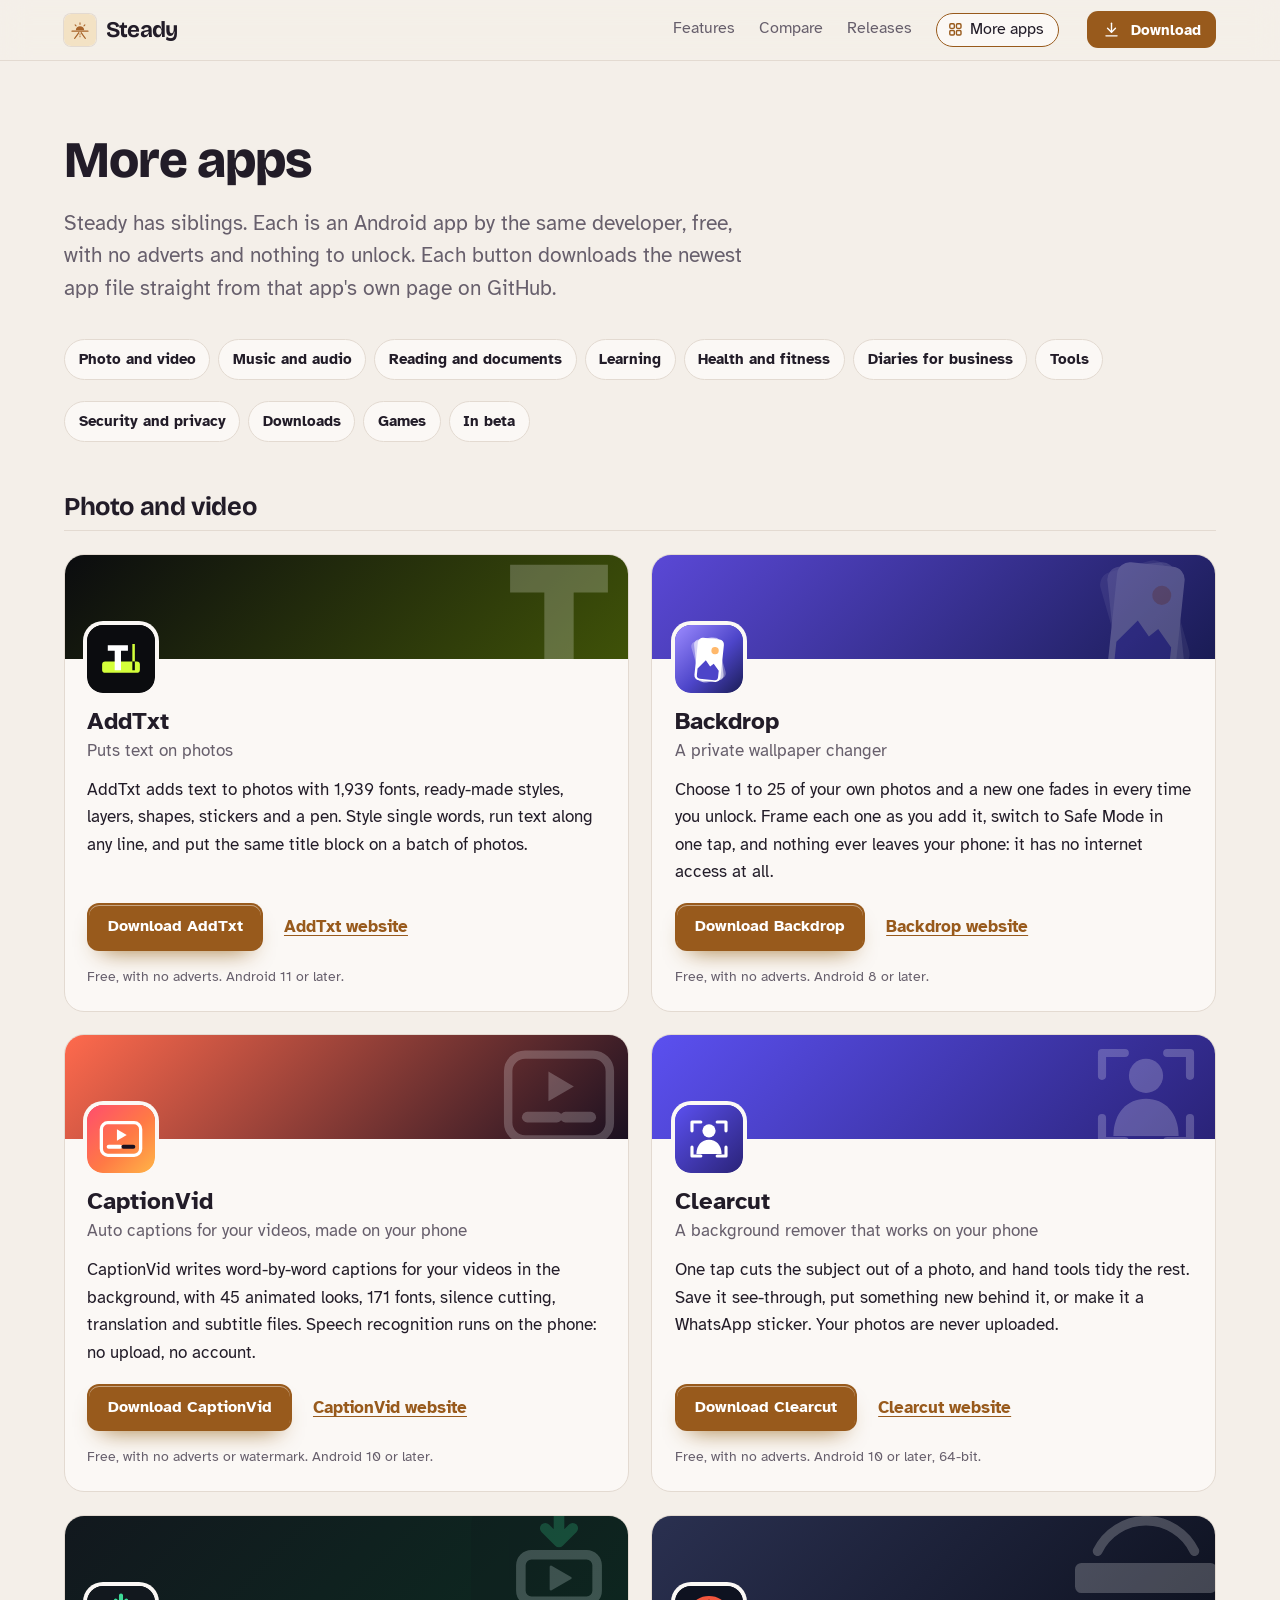
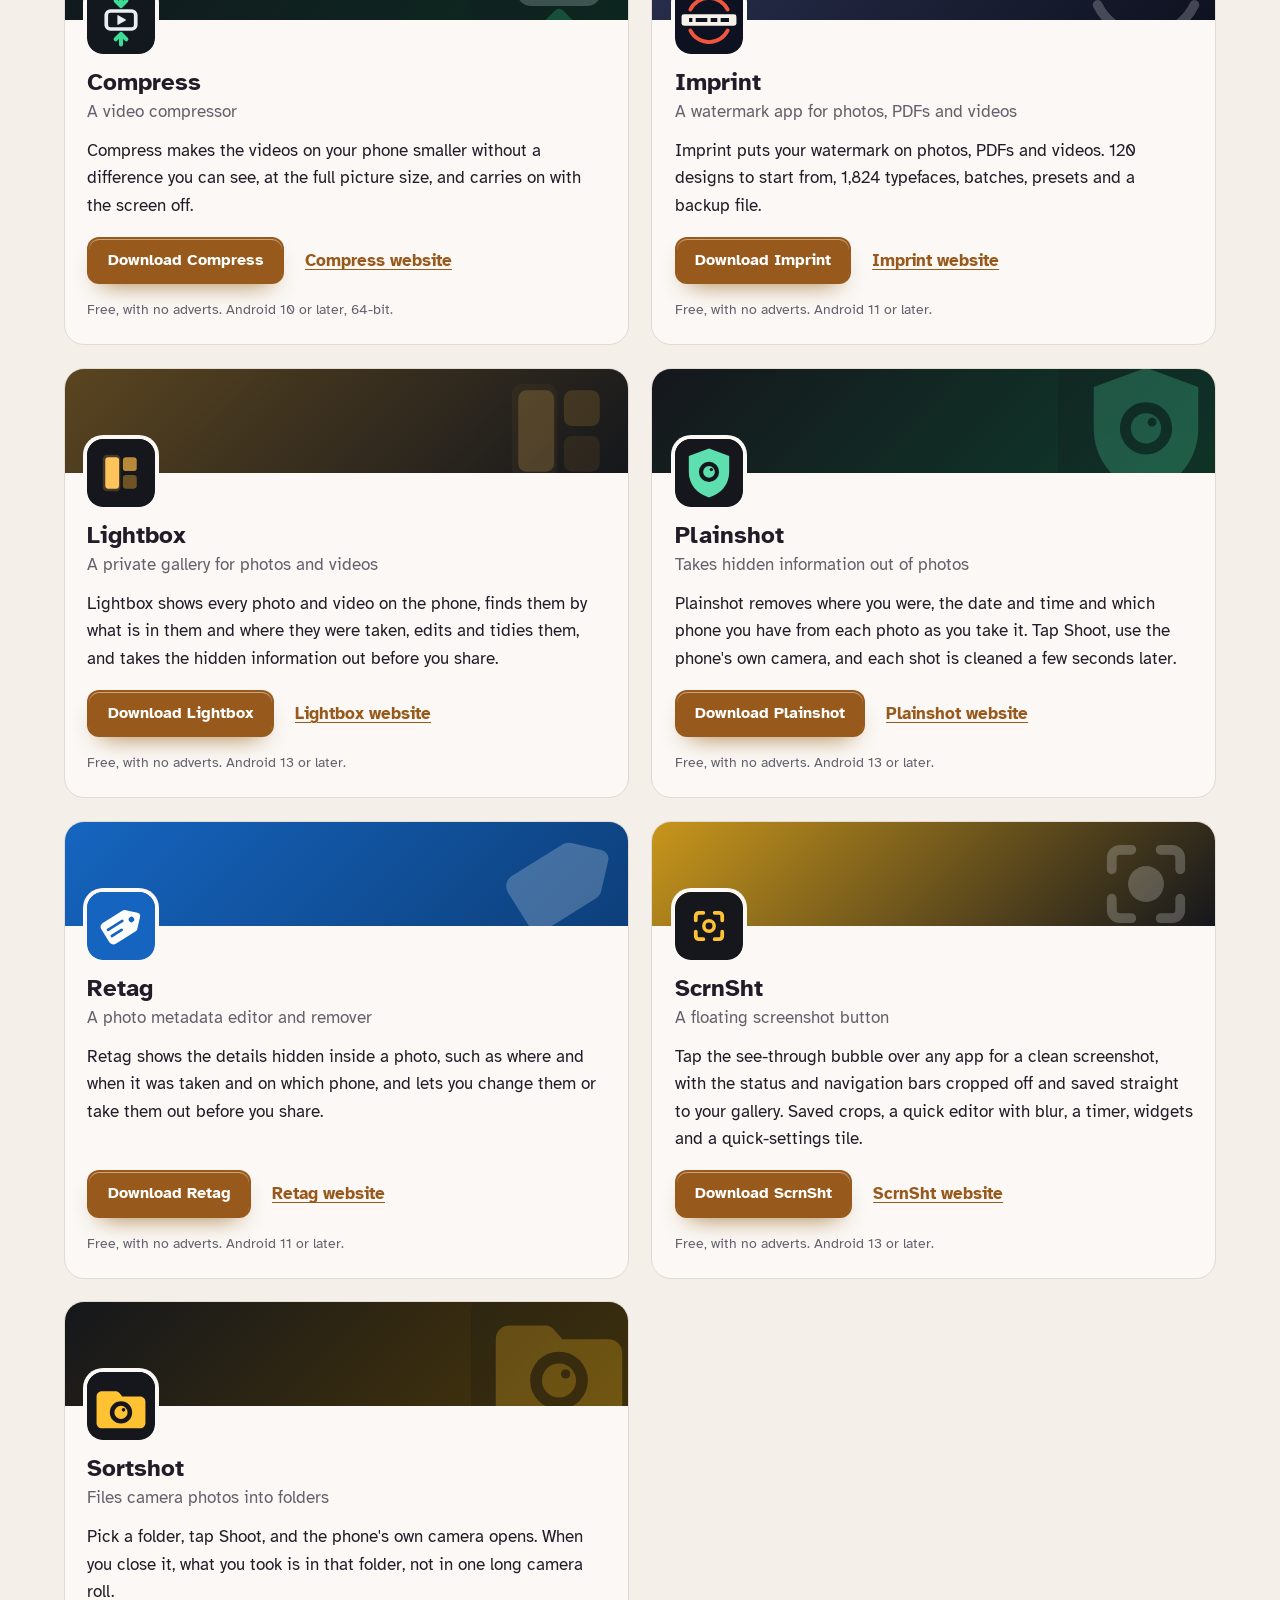
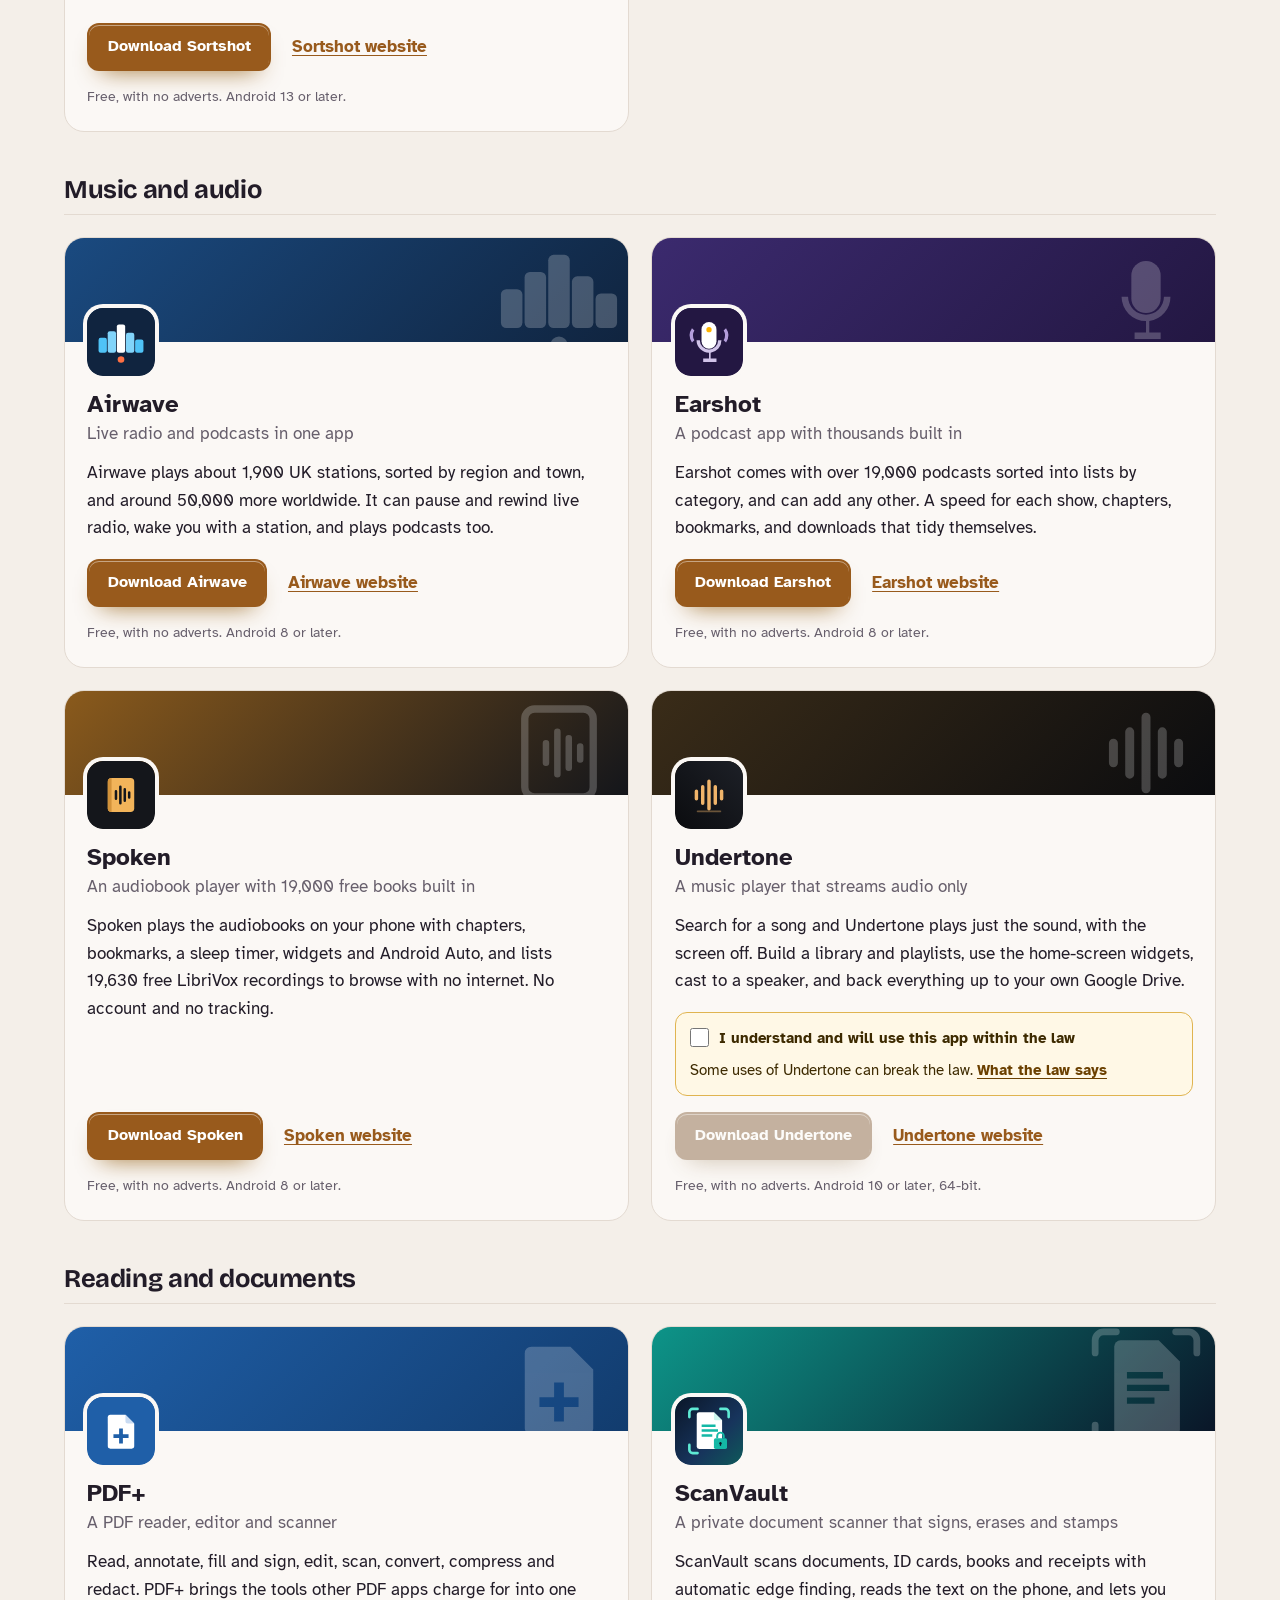
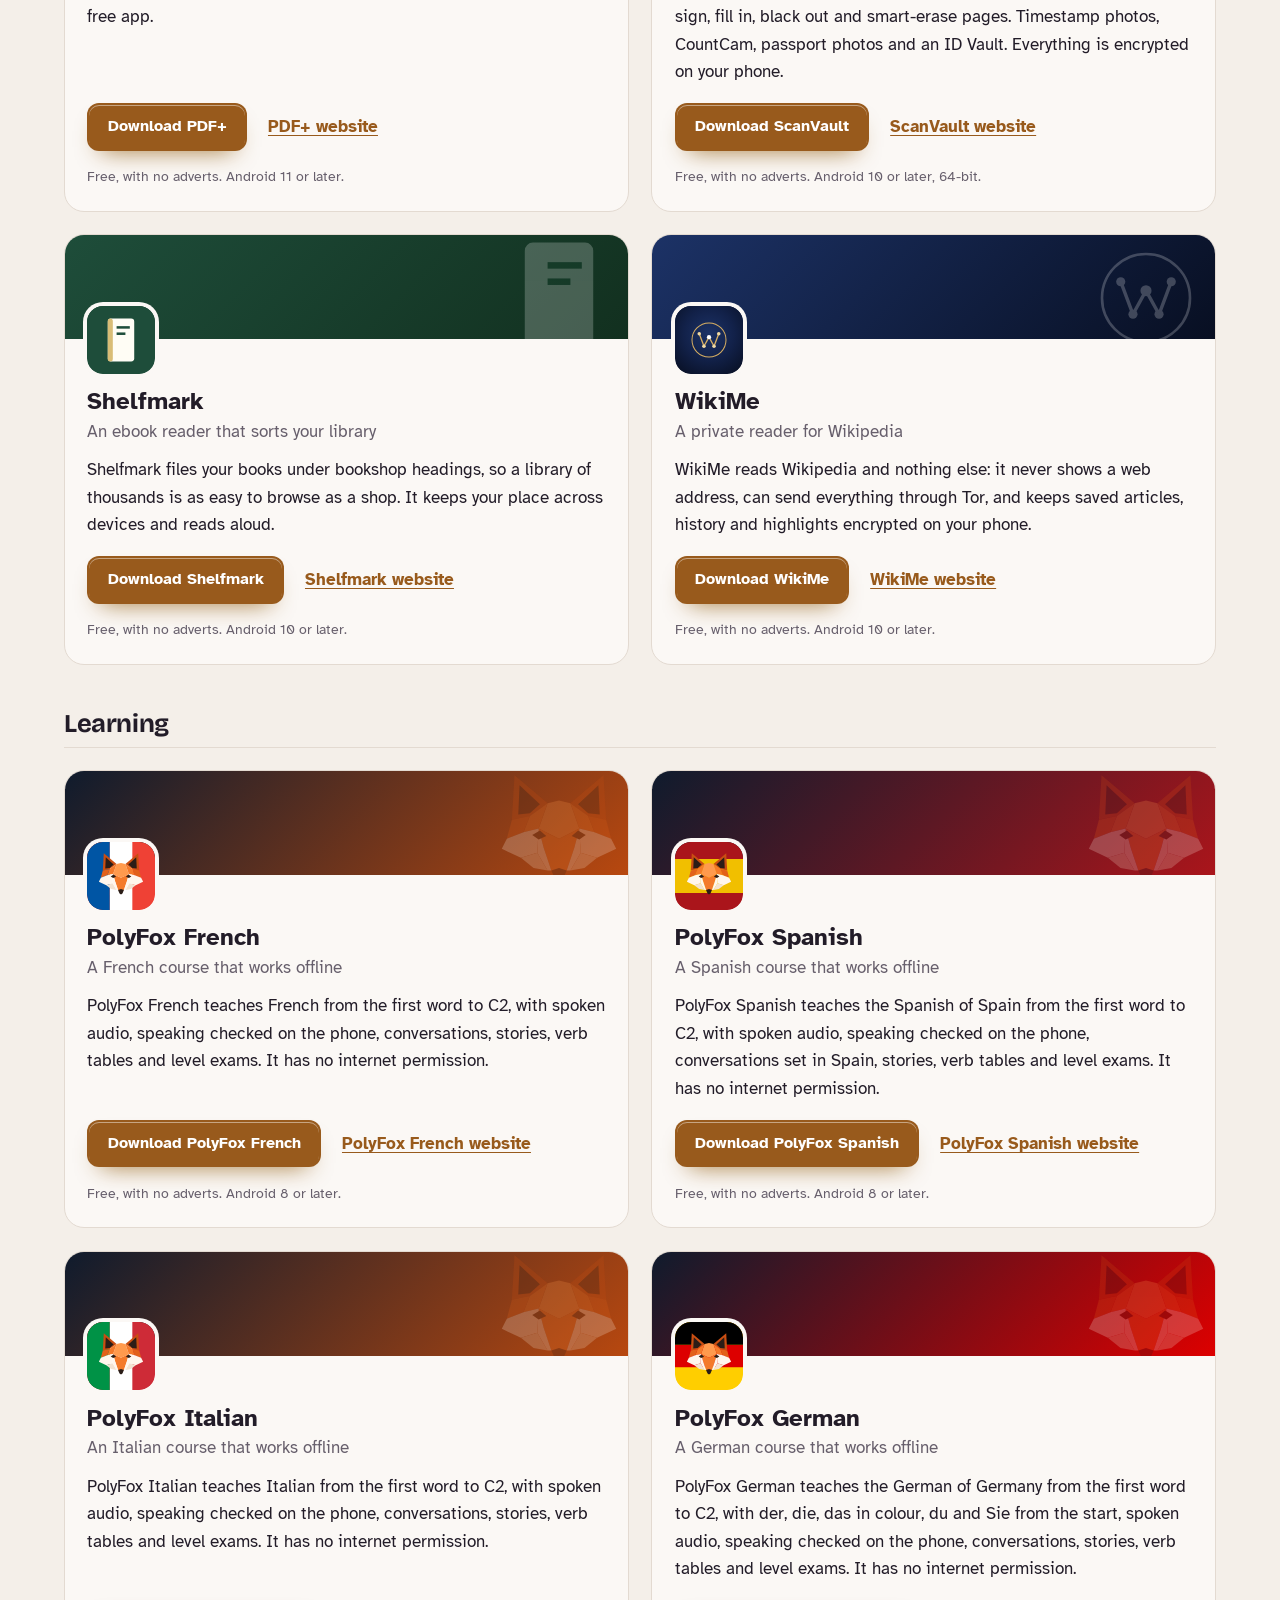
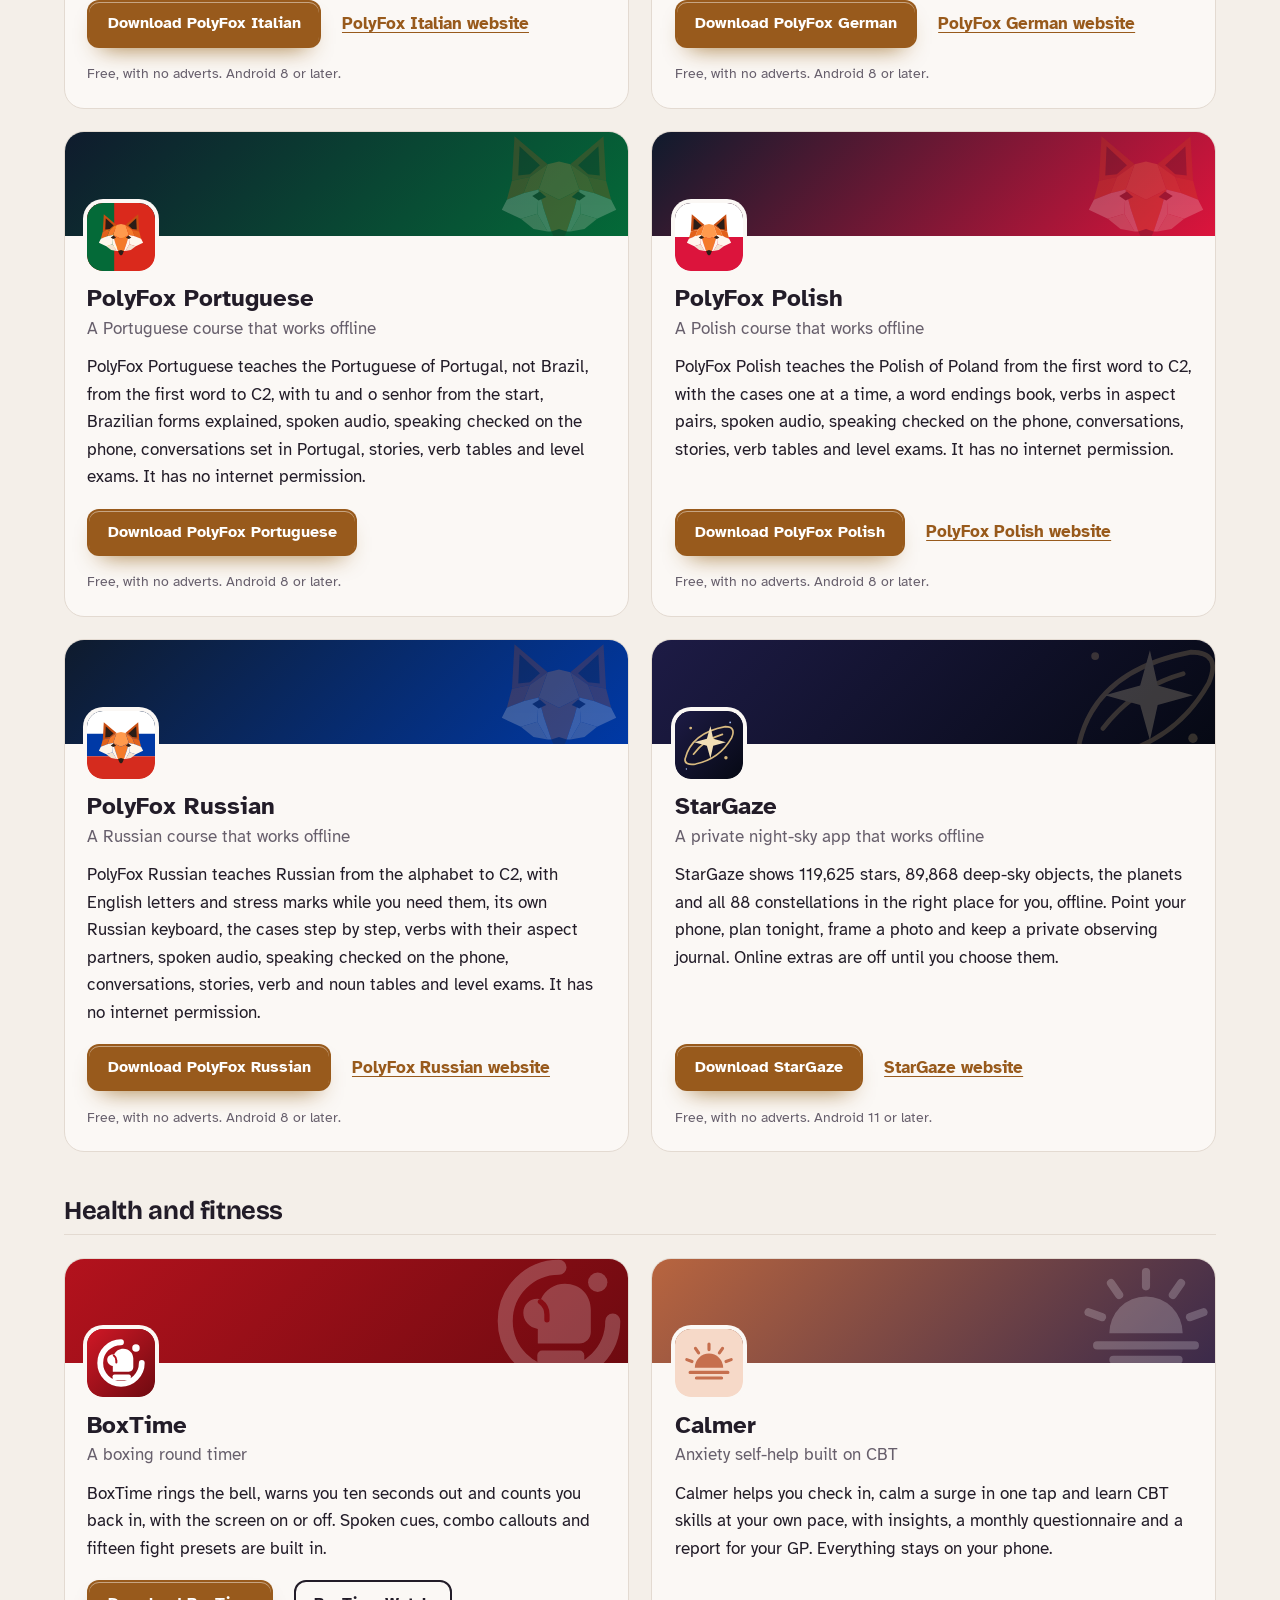
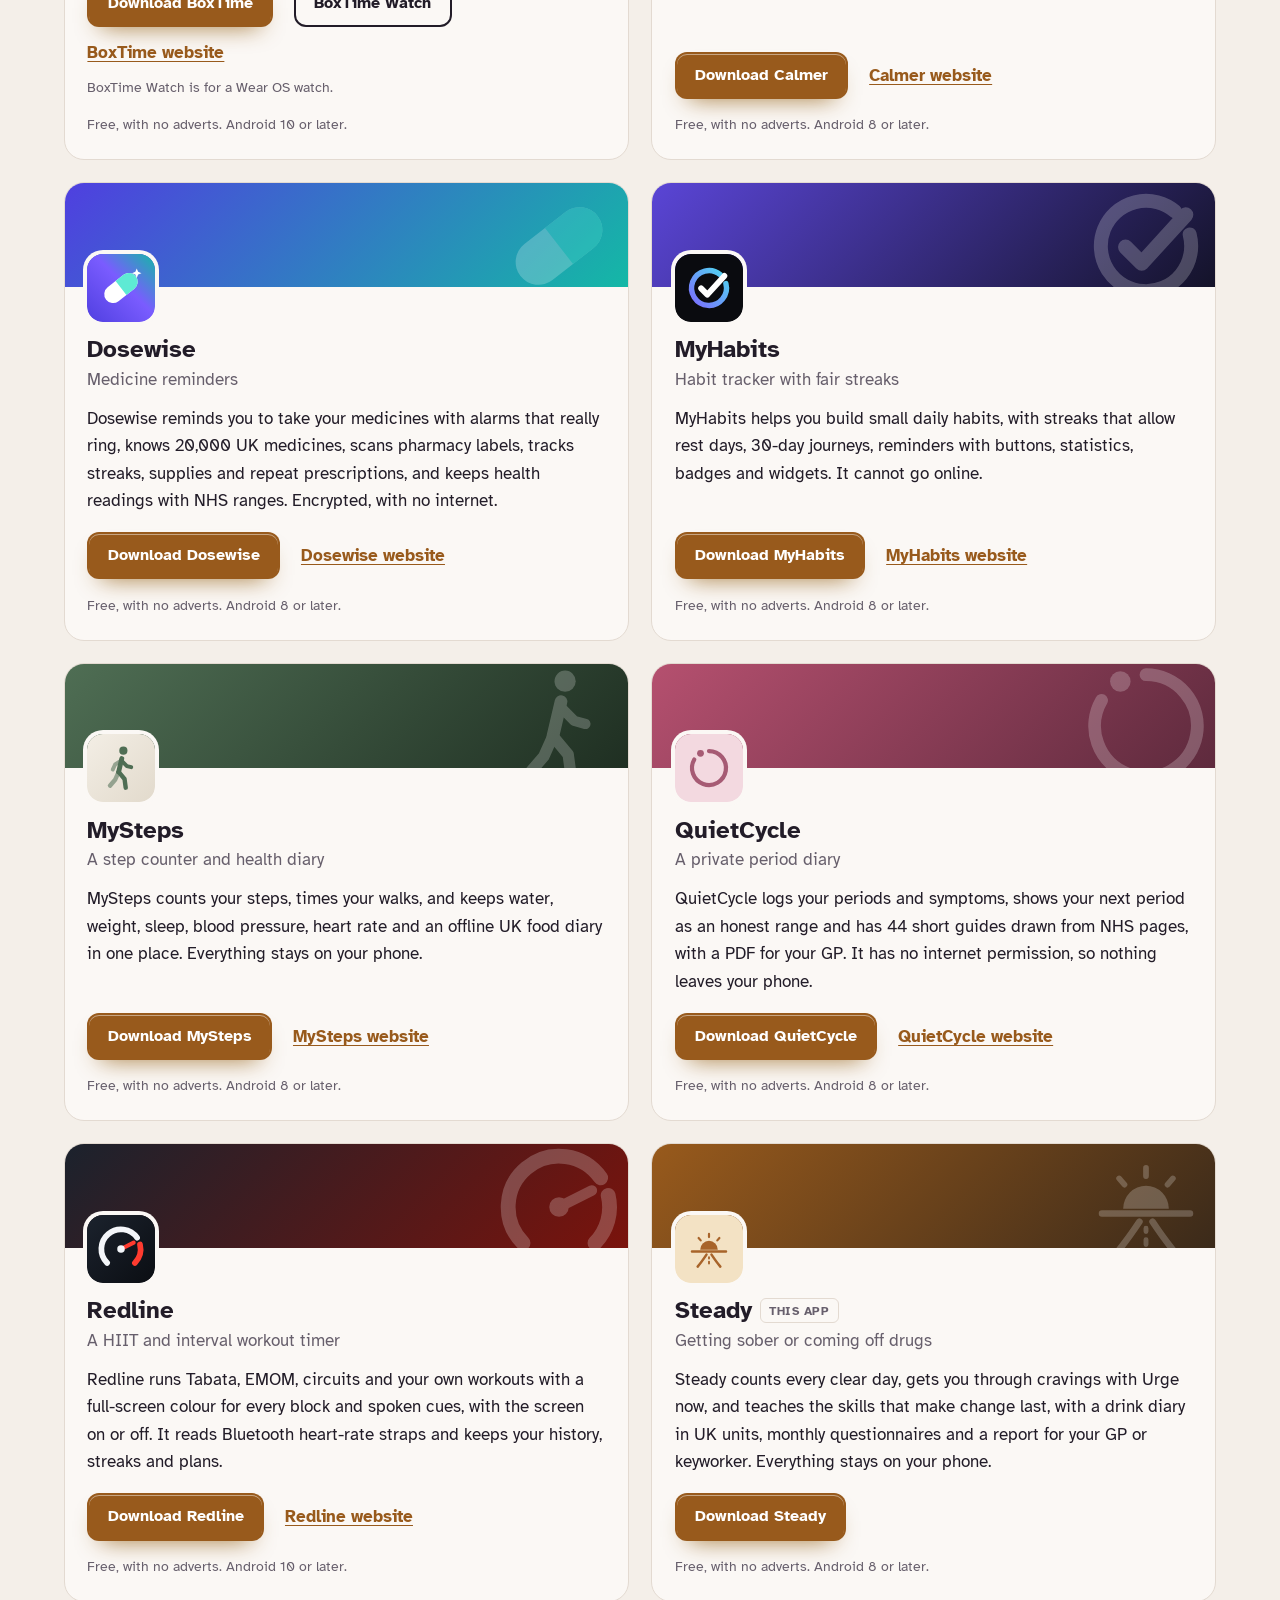
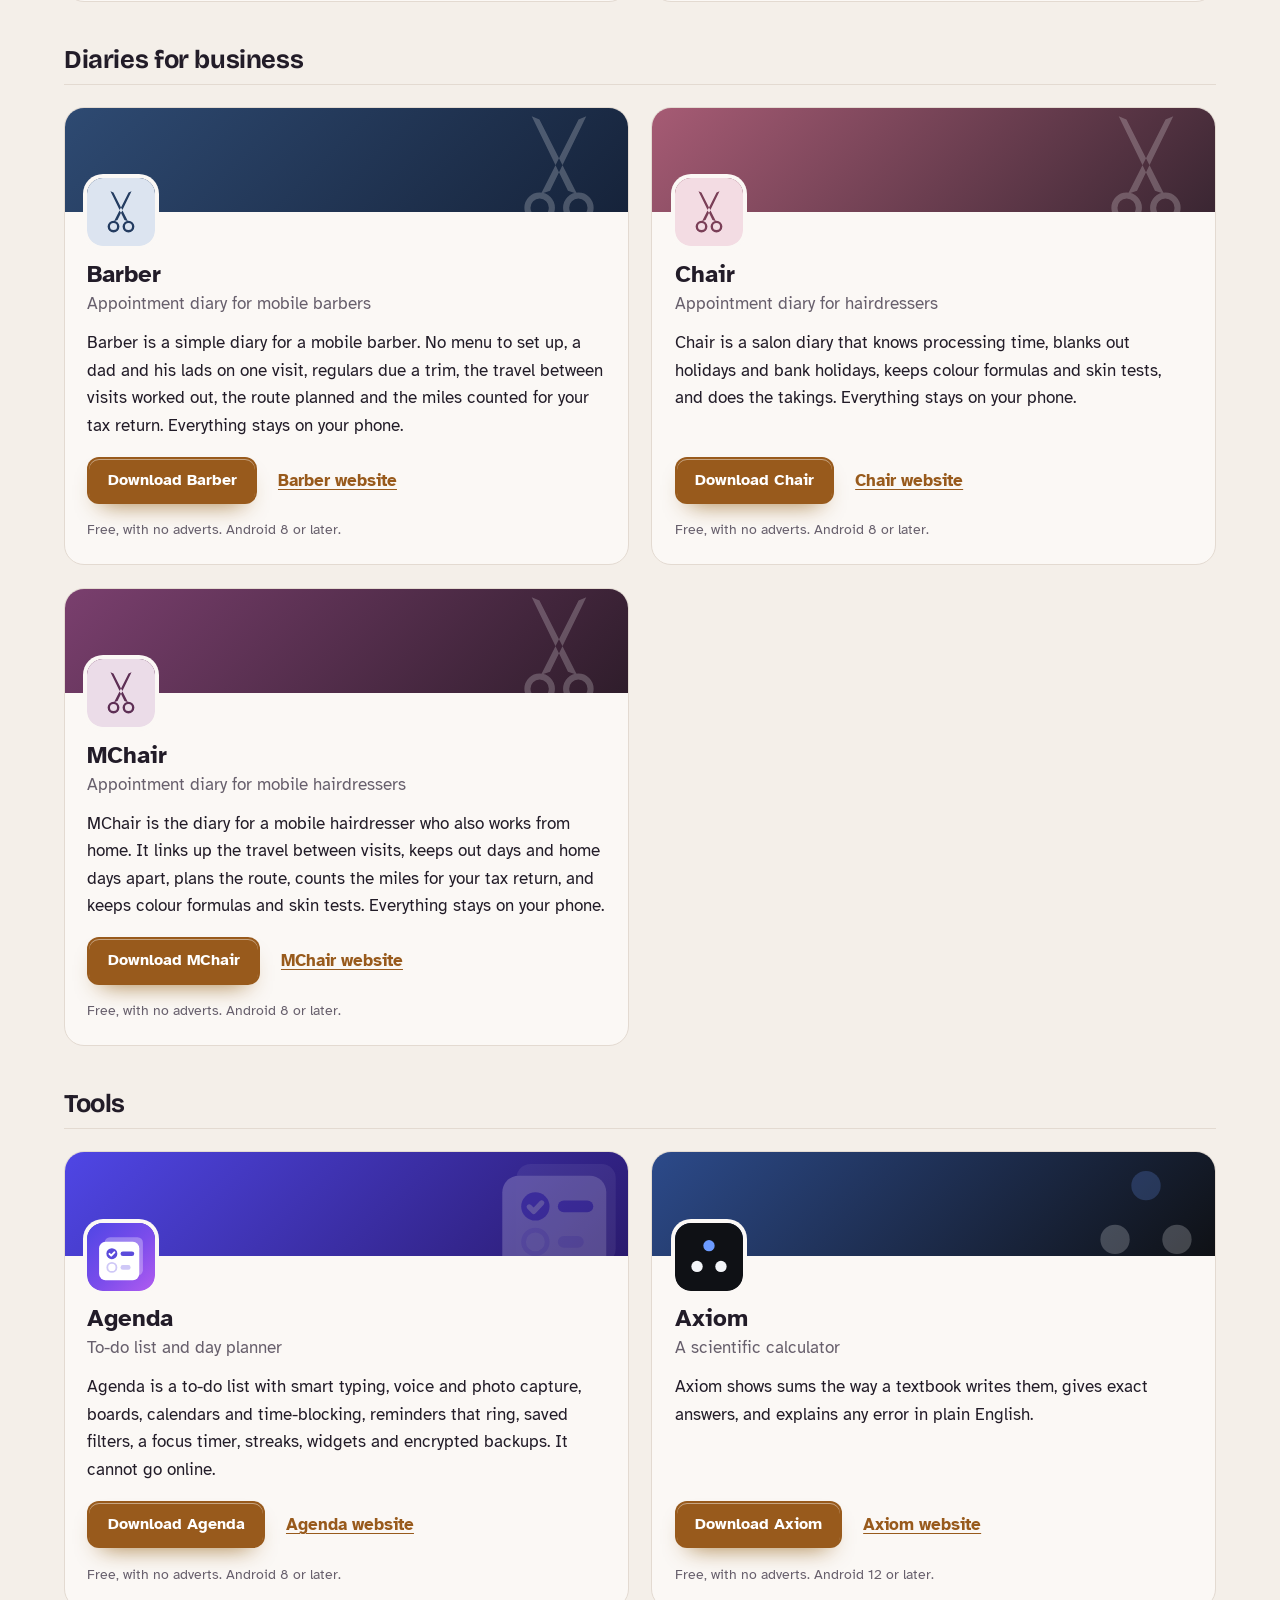
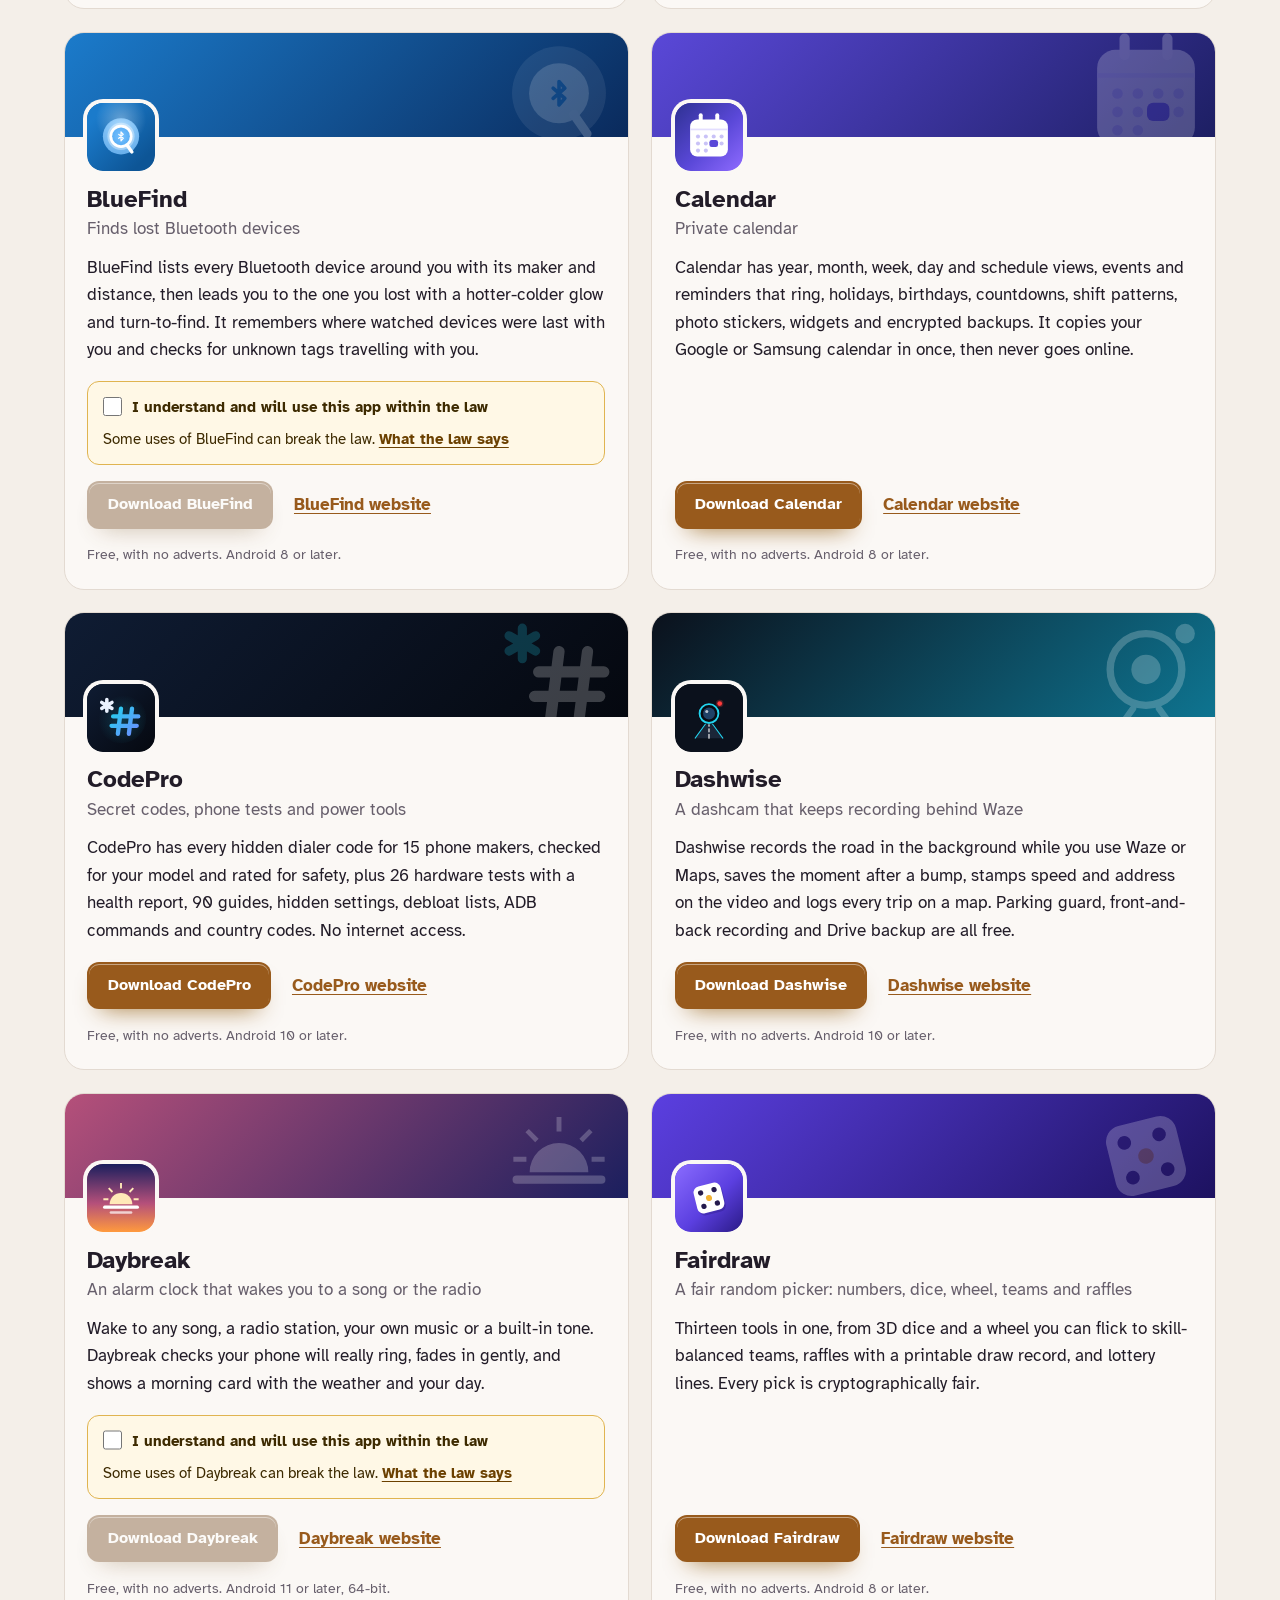
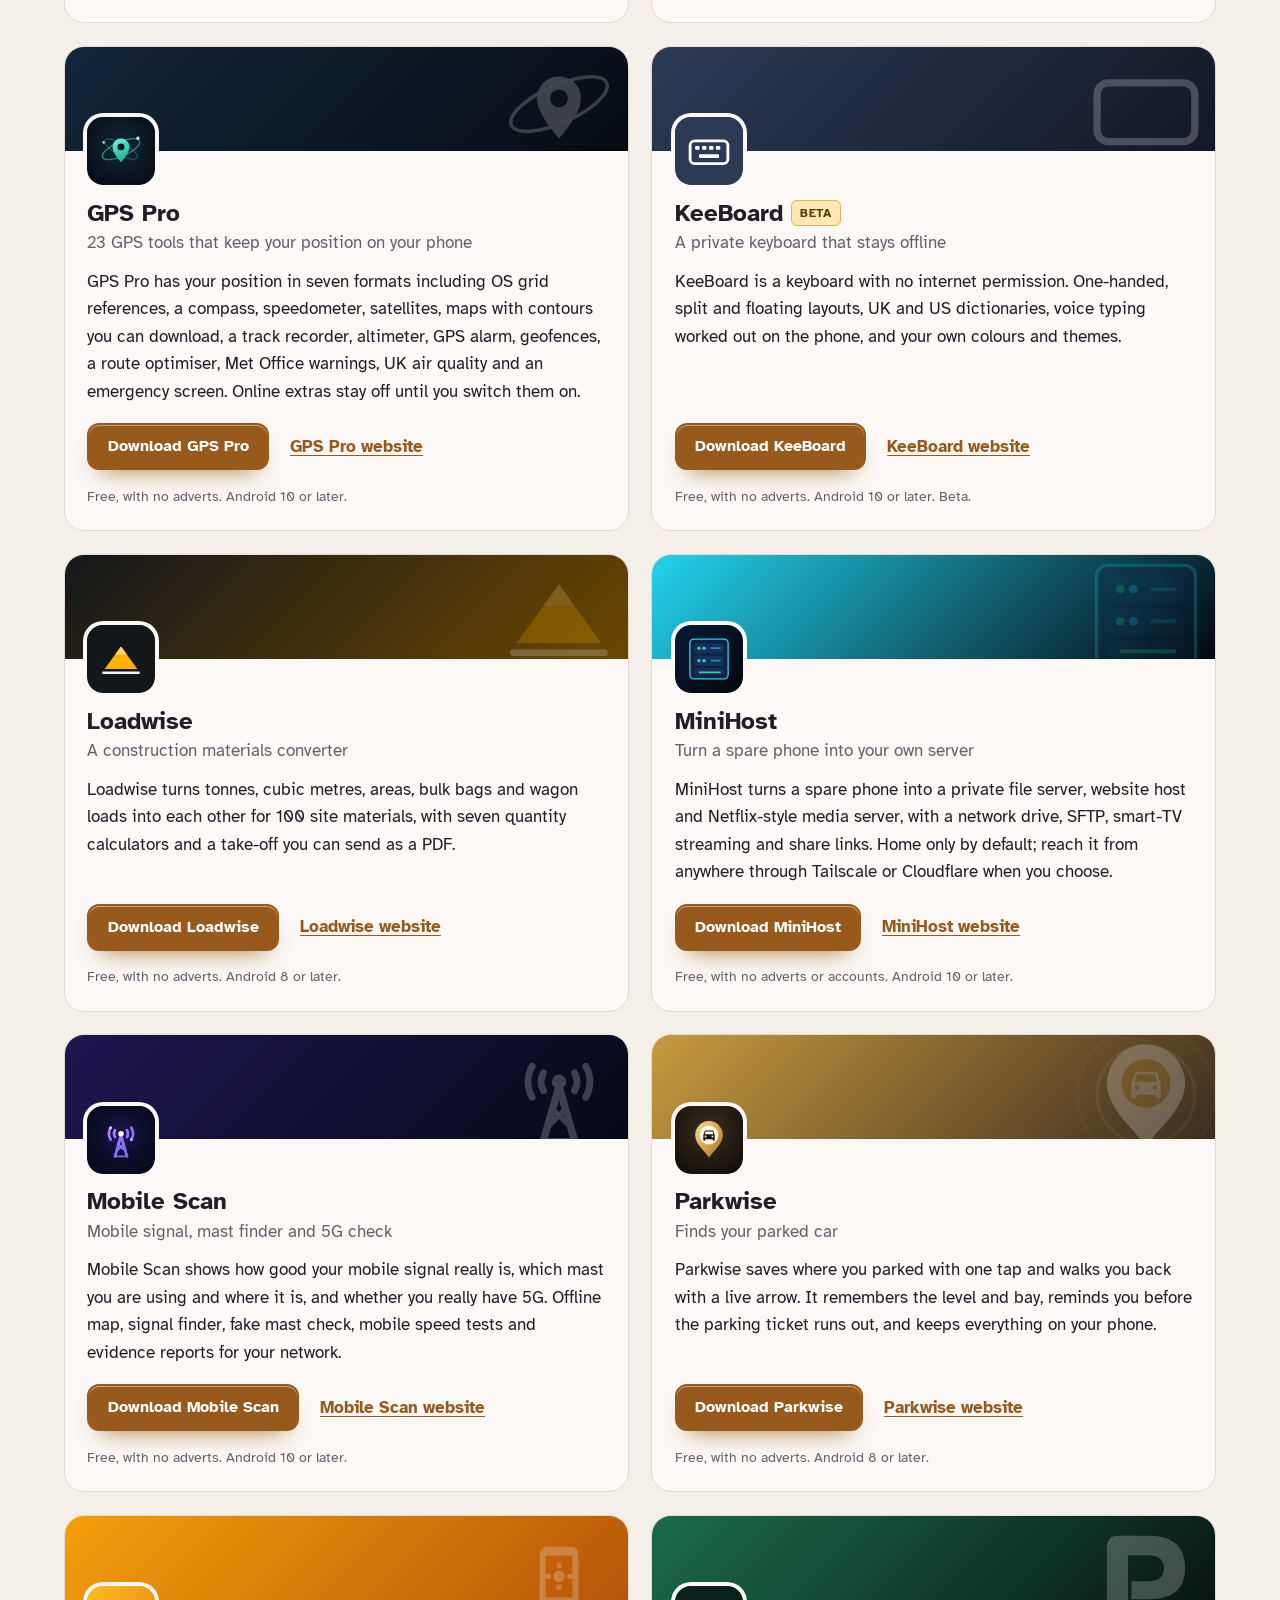
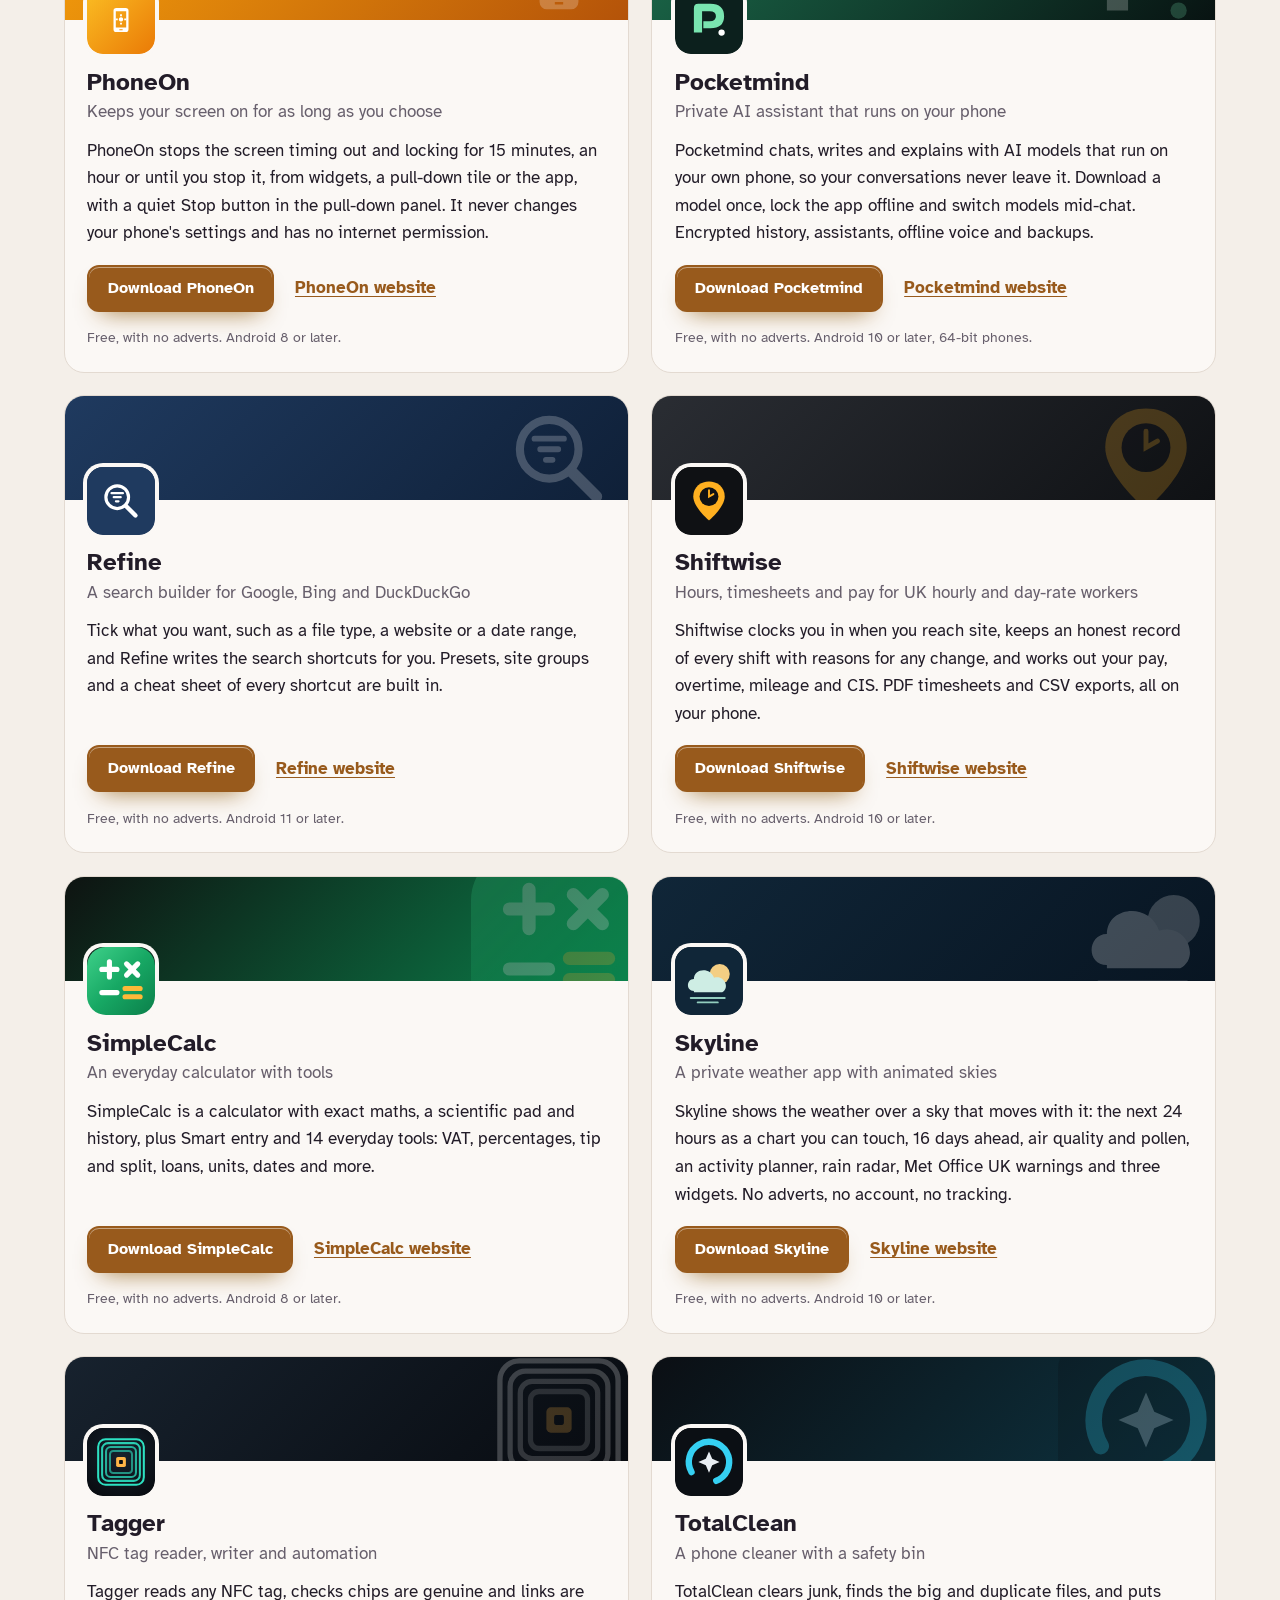
==== more-apps.html @ fda4e530 "More apps: add MegaGen" ====
<!DOCTYPE html>
<html lang="en-GB">
<head>
<meta charset="utf-8">
<meta name="viewport" content="width=device-width, initial-scale=1">
<title>More free Android apps from the maker of Steady</title>
<meta name="description" content="All 92 free Android apps from the maker of Steady, in one list by category, each with its download and a link to its website.">
<meta name="author" content="Jonathan Jackson">
<link rel="canonical" href="https://customgpter.github.io/steady/more-apps.html">
<meta name="theme-color" content="#f4efe9" media="(prefers-color-scheme: light)">
<meta name="theme-color" content="#17141b" media="(prefers-color-scheme: dark)">
<meta property="og:type" content="website">
<meta property="og:site_name" content="Steady">
<meta property="og:title" content="More free Android apps from the maker of Steady">
<meta property="og:description" content="All 92 free Android apps from the maker of Steady, in one list by category, each with its download and a link to its website.">
<meta property="og:url" content="https://customgpter.github.io/steady/more-apps.html">
<meta property="og:image" content="https://customgpter.github.io/steady/assets/og.png">
<meta property="og:image:width" content="1200">
<meta property="og:image:height" content="630">
<meta property="og:image:alt" content="Steady&#x27;s home screen: clear days on a dawn sky, this week&#x27;s dots and Urge now a tap away">
<meta property="og:locale" content="en_GB">
<meta name="twitter:card" content="summary_large_image">
<link rel="icon" href="./assets/favicon.svg" type="image/svg+xml">
<link rel="apple-touch-icon" href="./assets/apple-touch-icon.png">
<link rel="preload" href="./assets/fonts/bricolage-grotesque-latin.woff2" as="font" type="font/woff2" crossorigin>
<link rel="preload" href="./assets/fonts/atkinson-hyperlegible-latin-400-normal.woff2" as="font" type="font/woff2" crossorigin>
<link rel="stylesheet" href="./assets/site.css?v=1">
<link rel="stylesheet" href="./assets/house.css?v=1">
<script type="application/ld+json">{"@context":"https://schema.org","@type":"ItemList","name":"Apps from the maker of Steady","url":"https://customgpter.github.io/steady/more-apps.html","itemListElement":[{"@type":"ListItem","position":1,"name":"AddTxt","url":"https://customgpter.github.io/addtxt/"},{"@type":"ListItem","position":2,"name":"Backdrop","url":"https://customgpter.github.io/backdrop/"},{"@type":"ListItem","position":3,"name":"CaptionVid","url":"https://customgpter.github.io/captionvid/"},{"@type":"ListItem","position":4,"name":"Clearcut","url":"https://customgpter.github.io/clearcut/"},{"@type":"ListItem","position":5,"name":"Compress","url":"https://customgpter.github.io/compress/"},{"@type":"ListItem","position":6,"name":"Imprint","url":"https://customgpter.github.io/imprint/"},{"@type":"ListItem","position":7,"name":"Lightbox","url":"https://customgpter.github.io/lightbox/"},{"@type":"ListItem","position":8,"name":"Plainshot","url":"https://customgpter.github.io/plainshot/"},{"@type":"ListItem","position":9,"name":"Retag","url":"https://customgpter.github.io/retag/"},{"@type":"ListItem","position":10,"name":"ScrnSht","url":"https://customgpter.github.io/scrnsht/"},{"@type":"ListItem","position":11,"name":"Sortshot","url":"https://customgpter.github.io/sortshot/"},{"@type":"ListItem","position":12,"name":"Airwave","url":"https://customgpter.github.io/airwave/"},{"@type":"ListItem","position":13,"name":"Earshot","url":"https://customgpter.github.io/earshot/"},{"@type":"ListItem","position":14,"name":"Spoken","url":"https://customgpter.github.io/spoken/"},{"@type":"ListItem","position":15,"name":"Undertone","url":"https://customgpter.github.io/undertone/"},{"@type":"ListItem","position":16,"name":"PDF+","url":"https://customgpter.github.io/pdfplus/"},{"@type":"ListItem","position":17,"name":"ScanVault","url":"https://customgpter.github.io/scanvault/"},{"@type":"ListItem","position":18,"name":"Shelfmark","url":"https://customgpter.github.io/shelfmark/"},{"@type":"ListItem","position":19,"name":"WikiMe","url":"https://customgpter.github.io/wikime/"},{"@type":"ListItem","position":20,"name":"PolyFox French","url":"https://customgpter.github.io/polyfox/"},{"@type":"ListItem","position":21,"name":"PolyFox German","url":"https://customgpter.github.io/polyfox-german/"},{"@type":"ListItem","position":22,"name":"PolyFox Polish","url":"https://customgpter.github.io/polyfox-polish/"},{"@type":"ListItem","position":23,"name":"PolyFox Russian","url":"https://customgpter.github.io/polyfox-russian/"},{"@type":"ListItem","position":24,"name":"StarGaze","url":"https://customgpter.github.io/stargaze/"},{"@type":"ListItem","position":25,"name":"BoxTime","url":"https://customgpter.github.io/boxtime/"},{"@type":"ListItem","position":26,"name":"Calmer","url":"https://customgpter.github.io/calmer/"},{"@type":"ListItem","position":27,"name":"Dosewise","url":"https://customgpter.github.io/dosewise/"},{"@type":"ListItem","position":28,"name":"MyHabits","url":"https://customgpter.github.io/myhabits/"},{"@type":"ListItem","position":29,"name":"MySteps","url":"https://customgpter.github.io/mysteps/"},{"@type":"ListItem","position":30,"name":"QuietCycle","url":"https://customgpter.github.io/quietcycle/"},{"@type":"ListItem","position":31,"name":"Redline","url":"https://customgpter.github.io/redline/"},{"@type":"ListItem","position":32,"name":"Steady","url":"https://customgpter.github.io/steady/"},{"@type":"ListItem","position":33,"name":"Barber","url":"https://customgpter.github.io/barber/"},{"@type":"ListItem","position":34,"name":"Chair","url":"https://customgpter.github.io/chair/"},{"@type":"ListItem","position":35,"name":"MChair","url":"https://customgpter.github.io/mchair/"},{"@type":"ListItem","position":36,"name":"Agenda","url":"https://customgpter.github.io/agenda/"},{"@type":"ListItem","position":37,"name":"Axiom","url":"https://customgpter.github.io/axiom/"},{"@type":"ListItem","position":38,"name":"BlueFind","url":"https://customgpter.github.io/bluefind/"},{"@type":"ListItem","position":39,"name":"Calendar","url":"https://customgpter.github.io/calendar/"},{"@type":"ListItem","position":40,"name":"CodePro","url":"https://customgpter.github.io/codepro/"},{"@type":"ListItem","position":41,"name":"Dashwise","url":"https://customgpter.github.io/dashwise/"},{"@type":"ListItem","position":42,"name":"Daybreak","url":"https://customgpter.github.io/daybreak/"},{"@type":"ListItem","position":43,"name":"Fairdraw","url":"https://customgpter.github.io/fairdraw/"},{"@type":"ListItem","position":44,"name":"GPS Pro","url":"https://customgpter.github.io/gpspro/"},{"@type":"ListItem","position":45,"name":"KeeBoard","url":"https://customgpter.github.io/keeboard/"},{"@type":"ListItem","position":46,"name":"Loadwise","url":"https://customgpter.github.io/loadwise/"},{"@type":"ListItem","position":47,"name":"MiniHost","url":"https://customgpter.github.io/minihost/"},{"@type":"ListItem","position":48,"name":"Mobile Scan","url":"https://customgpter.github.io/mobilescan/"},{"@type":"ListItem","position":49,"name":"Parkwise","url":"https://customgpter.github.io/parkwise/"},{"@type":"ListItem","position":50,"name":"Pocketmind","url":"https://customgpter.github.io/pocketmind/"},{"@type":"ListItem","position":51,"name":"Refine","url":"https://customgpter.github.io/refine/"},{"@type":"ListItem","position":52,"name":"Shiftwise","url":"https://customgpter.github.io/shiftwise/"},{"@type":"ListItem","position":53,"name":"SimpleCalc","url":"https://customgpter.github.io/simplecalc/"},{"@type":"ListItem","position":54,"name":"Skyline","url":"https://customgpter.github.io/skyline/"},{"@type":"ListItem","position":55,"name":"Tagger","url":"https://customgpter.github.io/tagger/"},{"@type":"ListItem","position":56,"name":"TotalClean","url":"https://customgpter.github.io/totalclean/"},{"@type":"ListItem","position":57,"name":"TVLink","url":"https://customgpter.github.io/tvlink/"},{"@type":"ListItem","position":58,"name":"Unbox","url":"https://customgpter.github.io/unbox/"},{"@type":"ListItem","position":59,"name":"WhatsKeep","url":"https://customgpter.github.io/whatskeep/"},{"@type":"ListItem","position":60,"name":"WiFi Scan","url":"https://customgpter.github.io/wifiscan/"},{"@type":"ListItem","position":61,"name":"Auditly","url":"https://customgpter.github.io/auditly/"},{"@type":"ListItem","position":62,"name":"Backchannel","url":"https://customgpter.github.io/backchannel/"},{"@type":"ListItem","position":63,"name":"ENotes","url":"https://customgpter.github.io/enotes/"},{"@type":"ListItem","position":64,"name":"FindMe","url":"https://customgpter.github.io/findme/"},{"@type":"ListItem","position":65,"name":"iLock","url":"https://customgpter.github.io/ilock/"},{"@type":"ListItem","position":66,"name":"ImSafe","url":"https://customgpter.github.io/imsafe/"},{"@type":"ListItem","position":67,"name":"IShred","url":"https://customgpter.github.io/ishred/"},{"@type":"ListItem","position":68,"name":"LockBox","url":"https://customgpter.github.io/lockbox/"},{"@type":"ListItem","position":69,"name":"PassVault","url":"https://customgpter.github.io/passvault/"},{"@type":"ListItem","position":70,"name":"SpyFind","url":"https://customgpter.github.io/spyfind/"},{"@type":"ListItem","position":71,"name":"TextWipe","url":"https://customgpter.github.io/textwipe/"},{"@type":"ListItem","position":72,"name":"Tracewire","url":"https://customgpter.github.io/tracewire/"},{"@type":"ListItem","position":73,"name":"Vigil","url":"https://customgpter.github.io/vigil/"},{"@type":"ListItem","position":74,"name":"Grab","url":"https://customgpter.github.io/grab/"},{"@type":"ListItem","position":75,"name":"Swarm","url":"https://customgpter.github.io/swarm/"},{"@type":"ListItem","position":76,"name":"Plane Games","url":"https://customgpter.github.io/plane-games/"},{"@type":"ListItem","position":77,"name":"Ninefold","url":"https://customgpter.github.io/ninefold/"},{"@type":"ListItem","position":78,"name":"Cubewise","url":"https://customgpter.github.io/cubewise/"},{"@type":"ListItem","position":79,"name":"Tilewise","url":"https://customgpter.github.io/tilewise/"},{"@type":"ListItem","position":80,"name":"Letterwise","url":"https://customgpter.github.io/letterwise/"},{"@type":"ListItem","position":81,"name":"Kingside","url":"https://customgpter.github.io/kingside/"},{"@type":"ListItem","position":82,"name":"Deckhand","url":"https://customgpter.github.io/deckhand/"},{"@type":"ListItem","position":83,"name":"SNESForge","url":"https://customgpter.github.io/snesforge/"},{"@type":"ListItem","position":84,"name":"Fame Boy","url":"https://customgpter.github.io/fameboy/"},{"@type":"ListItem","position":85,"name":"PSPPro","url":"https://customgpter.github.io/psppro/"},{"@type":"ListItem","position":86,"name":"MegaGen","url":"https://customgpter.github.io/megagen/"},{"@type":"ListItem","position":87,"name":"QVR","url":"https://customgpter.github.io/qvr/"},{"@type":"ListItem","position":88,"name":"QVR Watch","url":"https://customgpter.github.io/qvr-watch/"},{"@type":"ListItem","position":89,"name":"QVRLite","url":"https://customgpter.github.io/qvrlite/"},{"@type":"ListItem","position":90,"name":"Onionz","url":"https://customgpter.github.io/onionz/"},{"@type":"ListItem","position":91,"name":"OnionzWeb","url":"https://customgpter.github.io/onionzweb/"}]}</script>
<link rel="stylesheet" href="./assets/apps-list.css?v=1">
<script src="./assets/apps-list.js?v=1" defer></script>
</head>
<body>
<a class="skip" href="#main">Skip to content</a>
<header class="masthead">
<div class="wrap">
<a class="brand" href="./" aria-label="Steady home"><svg viewBox="0 0 108 108" aria-hidden="true"><rect width="108" height="108" rx="24" fill="#F3E2C4"/><path fill="#A8642A" d="M40,55 A14,14 0 0,1 68,55 Z"/><path fill="none" stroke="#A8642A" stroke-width="3.5" stroke-linecap="round" d="M54,30 L54,35 M37.5,36.5 L40.8,40.3 M70.5,36.5 L67.2,40.3"/><path fill="none" stroke="#A8642A" stroke-width="4" stroke-linecap="round" stroke-linejoin="round" d="M27,58 L81,58 M50,63 C46,69 42,75 36,82 M58,63 C62,69 66,75 72,82"/><path fill="none" stroke="#A8642A" stroke-width="3" stroke-linecap="round" d="M54,67 L54,69 M54,74 L54,77"/></svg><span>Steady</span></a>
<nav aria-label="Main"><ul><li><a href="./#features">Features</a></li><li><a href="./compare.html">Compare</a></li><li><a href="./releases.html">Releases</a></li><li><a class="more-apps" href="./more-apps.html" aria-current="page"><svg class="ico" viewBox="0 0 24 24" aria-hidden="true"><rect x="4" y="4" width="6.5" height="6.5" rx="1.6"/><rect x="13.5" y="4" width="6.5" height="6.5" rx="1.6"/><rect x="4" y="13.5" width="6.5" height="6.5" rx="1.6"/><rect x="13.5" y="13.5" width="6.5" height="6.5" rx="1.6"/></svg>More apps</a></li></ul></nav>
<a class="button small" href="https://github.com/CustomGPTer/steady/releases/latest/download/Steady.apk"><svg class="ico" viewBox="0 0 24 24" aria-hidden="true"><path d="M12 4v11"/><path d="M7 10.5l5 5 5-5"/><path d="M5 20h14"/></svg>Download</a>
</div>
</header>
<main id="main" class="doc">
<div class="wrap">
<div class="measure">
<h1>More apps</h1>
<p class="lede">Steady has siblings. Each is an Android app by the same developer, free, with no adverts and nothing to unlock. Each button downloads the newest app file straight from that app's own page on GitHub.</p>
</div>
<!-- apps:start -->
<nav class="mapps-jump" aria-label="App groups"><ul><li><a href="#apps-photo">Photo and video</a></li><li><a href="#apps-audio">Music and audio</a></li><li><a href="#apps-reading">Reading and documents</a></li><li><a href="#apps-learning">Learning</a></li><li><a href="#apps-health">Health and fitness</a></li><li><a href="#apps-diaries">Diaries for business</a></li><li><a href="#apps-tools">Tools</a></li><li><a href="#apps-security">Security and privacy</a></li><li><a href="#apps-downloads">Downloads</a></li><li><a href="#apps-games">Games</a></li><li><a href="#apps-testing">In beta</a></li></ul></nav>
<div class="mapps-group" role="group" aria-labelledby="apps-photo"><h2 class="mapps-cat" id="apps-photo">Photo and video</h2>
<ul class="mapps"><li class="mapp" style="--b:#0b0c0f;--b2:#3f5208"><div class="mapp-cover" aria-hidden="true"><svg viewBox="0 0 108 108"><path fill="#fff" d="M24 22h60v17H63v49H45V39H24z"/></svg></div><div class="mapp-body"><svg class="mapp-icon" viewBox="0 0 108 108" aria-hidden="true"><rect width="108" height="108" rx="24" fill="#0b0c0f"/><path fill="#d4ff3a" d="M29 58h50a5 5 0 0 1 5 5v8a5 5 0 0 1-5 5H29a5 5 0 0 1-5-5v-8a5 5 0 0 1 5-5z"/><path fill="#fff" d="M33 32h32v9H54v31H44V41H33z"/><path fill="#d4ff3a" d="M72 30h4v28h-4z"/><path fill="#0b0c0f" d="M72 58h4v14h-4z"/></svg><h3>AddTxt</h3><p class="mapp-kind">Puts text on photos</p><p class="mapp-say">AddTxt adds text to photos with 1,939 fonts, ready-made styles, layers, shapes, stickers and a pen. Style single words, run text along any line, and put the same title block on a batch of photos.</p><p class="mapp-go"><a class="button" href="https://github.com/CustomGPTer/addtxt/releases/latest/download/AddTxt.apk">Download AddTxt</a><a class="mapp-site" href="https://customgpter.github.io/addtxt/">AddTxt website</a></p><p class="mapp-needs">Free, with no adverts. Android 11 or later.</p></div></li>
<li class="mapp" style="--b:#5a48d6;--b2:#1a1c55"><div class="mapp-cover" aria-hidden="true"><svg viewBox="0 0 108 108"><g transform="translate(54 58) scale(1.3) translate(-54 -58)"><rect x="38" y="30" width="32" height="52" rx="6" fill="#fff" fill-opacity=".3" transform="rotate(-16 54 58)"/><rect x="38" y="30" width="32" height="52" rx="6" fill="#fff" fill-opacity=".6" transform="rotate(-6 54 58)"/><g transform="rotate(6 54 58)"><rect x="38" y="30" width="32" height="52" rx="6" fill="#fff"/><path d="M41 68l9-11 6 7 4-4 7 8v8a4 4 0 0 1-4 4H45a4 4 0 0 1-4-4z" fill="#4d45c9"/><circle cx="60" cy="44" r="4.5" fill="#FFB86B"/></g></g></svg></div><div class="mapp-body"><svg class="mapp-icon" viewBox="0 0 108 108" aria-hidden="true"><defs><linearGradient id="i-backdrop-mapp-cc" x1="0" y1="0" x2="1" y2="1"><stop offset="0" stop-color="#9c8bff"/><stop offset=".55" stop-color="#4d45c9"/><stop offset="1" stop-color="#1a1c55"/></linearGradient></defs><rect width="108" height="108" rx="24" fill="url(#i-backdrop-mapp-cc)"/><g transform="translate(54 58) scale(1.3) translate(-54 -58)"><rect x="38" y="30" width="32" height="52" rx="6" fill="#fff" fill-opacity=".3" transform="rotate(-16 54 58)"/><rect x="38" y="30" width="32" height="52" rx="6" fill="#fff" fill-opacity=".6" transform="rotate(-6 54 58)"/><g transform="rotate(6 54 58)"><rect x="38" y="30" width="32" height="52" rx="6" fill="#fff"/><path d="M41 68l9-11 6 7 4-4 7 8v8a4 4 0 0 1-4 4H45a4 4 0 0 1-4-4z" fill="#4d45c9"/><circle cx="60" cy="44" r="4.5" fill="#FFB86B"/></g></g></svg><h3>Backdrop</h3><p class="mapp-kind">A private wallpaper changer</p><p class="mapp-say">Choose 1 to 25 of your own photos and a new one fades in every time you unlock. Frame each one as you add it, switch to Safe Mode in one tap, and nothing ever leaves your phone: it has no internet access at all.</p><p class="mapp-go"><a class="button" href="https://github.com/CustomGPTer/backdrop/releases/latest/download/Backdrop.apk">Download Backdrop</a><a class="mapp-site" href="https://customgpter.github.io/backdrop/">Backdrop website</a></p><p class="mapp-needs">Free, with no adverts. Android 8 or later.</p></div></li>
<li class="mapp" style="--b:#ff6a4d;--b2:#1a1020"><div class="mapp-cover" aria-hidden="true"><svg viewBox="0 0 108 108"><g transform="translate(54 54) scale(1.3) translate(-54 -54)"><path d="M38,34 h32 a8,8 0 0 1 8,8 v24 a8,8 0 0 1 -8,8 h-32 a8,8 0 0 1 -8,-8 v-24 a8,8 0 0 1 8,-8 z" fill="none" stroke="#fff" stroke-width="4"/><path d="M49,42 L61,49 L49,56 Z" fill="#fff"/><path d="M39,61 h14 a2.5,2.5 0 0 1 0,5 h-14 a2.5,2.5 0 0 1 0,-5 z" fill="#fff"/><path d="M57,61 h12 a2.5,2.5 0 0 1 0,5 h-12 a2.5,2.5 0 0 1 0,-5 z" fill="#ffffff"/></g></svg></div><div class="mapp-body"><svg class="mapp-icon" viewBox="0 0 108 108" aria-hidden="true"><defs><linearGradient id="i-captionvid-cvbg" x1="0" y1="0" x2="1" y2="1"><stop offset="0" stop-color="#ff4d6d"/><stop offset=".55" stop-color="#ff7a45"/><stop offset="1" stop-color="#ffb547"/></linearGradient></defs><rect width="108" height="108" rx="24" fill="url(#i-captionvid-cvbg)"/><g transform="translate(54 54) scale(1.3) translate(-54 -54)"><path d="M38,34 h32 a8,8 0 0 1 8,8 v24 a8,8 0 0 1 -8,8 h-32 a8,8 0 0 1 -8,-8 v-24 a8,8 0 0 1 8,-8 z" fill="none" stroke="#fff" stroke-width="4"/><path d="M49,42 L61,49 L49,56 Z" fill="#fff"/><path d="M39,61 h14 a2.5,2.5 0 0 1 0,5 h-14 a2.5,2.5 0 0 1 0,-5 z" fill="#fff"/><path d="M57,61 h12 a2.5,2.5 0 0 1 0,5 h-12 a2.5,2.5 0 0 1 0,-5 z" fill="#1a1020"/></g></svg><h3>CaptionVid</h3><p class="mapp-kind">Auto captions for your videos, made on your phone</p><p class="mapp-say">CaptionVid writes word-by-word captions for your videos in the background, with 45 animated looks, 171 fonts, silence cutting, translation and subtitle files. Speech recognition runs on the phone: no upload, no account.</p><p class="mapp-go"><a class="button" href="https://github.com/CustomGPTer/captionvid/releases/latest/download/CaptionVid.apk">Download CaptionVid</a><a class="mapp-site" href="https://customgpter.github.io/captionvid/">CaptionVid website</a></p><p class="mapp-needs">Free, with no adverts or watermark. Android 10 or later.</p></div></li><li class="mapp" style="--b:#5b50f0;--b2:#2a2378"><div class="mapp-cover" aria-hidden="true"><svg viewBox="0 0 108 108"><circle cx="54" cy="41" r="10.5" fill="#fff"/><path d="M34 78c0-14.5 8.5-23 20-23s20 8.5 20 23z" fill="#fff"/><path d="M27 41V27h14M67 27h14v14M27 67v14h14M67 81h14V67" fill="none" stroke="#fff" stroke-width="5" stroke-linecap="round" stroke-linejoin="round"/></svg></div><div class="mapp-body"><svg class="mapp-icon" viewBox="0 0 108 108" aria-hidden="true"><defs><linearGradient id="i-clearcut-mapp-cc" x1="0" y1="0" x2="1" y2="1"><stop offset="0" stop-color="#5b50f0"/><stop offset="1" stop-color="#2a2378"/></linearGradient></defs><rect width="108" height="108" rx="24" fill="url(#i-clearcut-mapp-cc)"/><circle cx="54" cy="41" r="10.5" fill="#fff"/><path d="M34 78c0-14.5 8.5-23 20-23s20 8.5 20 23z" fill="#fff"/><path d="M27 41V27h14M67 27h14v14M27 67v14h14M67 81h14V67" fill="none" stroke="#fff" stroke-width="5" stroke-linecap="round" stroke-linejoin="round"/></svg><h3>Clearcut</h3><p class="mapp-kind">A background remover that works on your phone</p><p class="mapp-say">One tap cuts the subject out of a photo, and hand tools tidy the rest. Save it see-through, put something new behind it, or make it a WhatsApp sticker. Your photos are never uploaded.</p><p class="mapp-go"><a class="button" href="https://github.com/CustomGPTer/clearcut/releases/latest/download/Clearcut.apk">Download Clearcut</a><a class="mapp-site" href="https://customgpter.github.io/clearcut/">Clearcut website</a></p><p class="mapp-needs">Free, with no adverts. Android 10 or later, 64-bit.</p></div></li>
<li class="mapp" style="--b:#12181e;--b2:#0c2a20"><div class="mapp-cover" aria-hidden="true"><svg viewBox="0 0 108 108"><rect width="108" height="108" rx="24" fill="#12181e"/><g transform="translate(54 54) scale(1.3) translate(-54 -54)"><path fill="none" stroke="#e9eef3" stroke-width="4.5" stroke-linejoin="round" d="M41 43h26a5 5 0 0 1 5 5v12a5 5 0 0 1-5 5H41a5 5 0 0 1-5-5V48a5 5 0 0 1 5-5z"/><path fill="#e9eef3" d="M50.5 48.2l9.2 5.3a.6.6 0 0 1 0 1l-9.2 5.3a.6.6 0 0 1-.9-.5V48.7a.6.6 0 0 1 .9-.5z"/><path fill="none" stroke="#3ddc97" stroke-width="5" stroke-linecap="round" stroke-linejoin="round" d="M54 24v12M47.5 30.5 54 37l6.5-6.5M54 84V72M47.5 77.5 54 71l6.5 6.5"/></g></svg></div><div class="mapp-body"><svg class="mapp-icon" viewBox="0 0 108 108" aria-hidden="true"><rect width="108" height="108" rx="24" fill="#12181e"/><g transform="translate(54 54) scale(1.3) translate(-54 -54)"><path fill="none" stroke="#e9eef3" stroke-width="4.5" stroke-linejoin="round" d="M41 43h26a5 5 0 0 1 5 5v12a5 5 0 0 1-5 5H41a5 5 0 0 1-5-5V48a5 5 0 0 1 5-5z"/><path fill="#e9eef3" d="M50.5 48.2l9.2 5.3a.6.6 0 0 1 0 1l-9.2 5.3a.6.6 0 0 1-.9-.5V48.7a.6.6 0 0 1 .9-.5z"/><path fill="none" stroke="#3ddc97" stroke-width="5" stroke-linecap="round" stroke-linejoin="round" d="M54 24v12M47.5 30.5 54 37l6.5-6.5M54 84V72M47.5 77.5 54 71l6.5 6.5"/></g></svg><h3>Compress</h3><p class="mapp-kind">A video compressor</p><p class="mapp-say">Compress makes the videos on your phone smaller without a difference you can see, at the full picture size, and carries on with the screen off.</p><p class="mapp-go"><a class="button" href="https://github.com/CustomGPTer/compress/releases/latest/download/Compress.apk">Download Compress</a><a class="mapp-site" href="https://customgpter.github.io/compress/">Compress website</a></p><p class="mapp-needs">Free, with no adverts. Android 10 or later, 64-bit.</p></div></li>
<li class="mapp" style="--b:#2a3050;--b2:#0e1220"><div class="mapp-cover" aria-hidden="true"><svg viewBox="0 0 108 108"><g transform="translate(54 54) scale(1.32) translate(-54 -54)"><path d="M31.5 41.500A25 25 0 0 1 76.500 41.500" fill="none" stroke="#fff" stroke-width="4.5" stroke-linecap="round"/><path d="M76.500 66.500A25 25 0 0 1 31.500 66.500" fill="none" stroke="#fff" stroke-width="4.5" stroke-linecap="round"/><path fill="#fff" d="M24 47h60a3 3 0 0 1 3 3v8a3 3 0 0 1-3 3H24a3 3 0 0 1-3-3v-8a3 3 0 0 1 3-3z"/></g></svg></div><div class="mapp-body"><svg class="mapp-icon" viewBox="0 0 108 108" aria-hidden="true"><rect width="108" height="108" rx="24" fill="#0e1220"/><g transform="translate(54 54) scale(1.32) translate(-54 -54)"><path d="M31.5 41.500A25 25 0 0 1 76.500 41.500" fill="none" stroke="#f2553d" stroke-width="4.5" stroke-linecap="round"/><path d="M76.500 66.500A25 25 0 0 1 31.500 66.500" fill="none" stroke="#f2553d" stroke-width="4.5" stroke-linecap="round"/><path fill="#f6f2ea" d="M24 47h60a3 3 0 0 1 3 3v8a3 3 0 0 1-3 3H24a3 3 0 0 1-3-3v-8a3 3 0 0 1 3-3z"/><path fill="#0e1220" d="M30 51.500h4v5h-4zM38 51.500h14v5H38zM56 51.500h8v5h-8zM68 51.500h10v5H68z"/></g></svg><h3>Imprint</h3><p class="mapp-kind">A watermark app for photos, PDFs and videos</p><p class="mapp-say">Imprint puts your watermark on photos, PDFs and videos. 120 designs to start from, 1,824 typefaces, batches, presets and a backup file.</p><p class="mapp-go"><a class="button" href="https://github.com/CustomGPTer/imprint/releases/latest/download/Imprint.apk">Download Imprint</a><a class="mapp-site" href="https://customgpter.github.io/imprint/">Imprint website</a></p><p class="mapp-needs">Free, with no adverts. Android 11 or later.</p></div></li>
<li class="mapp" style="--b:#5a4520;--b2:#15171c"><div class="mapp-cover" aria-hidden="true"><svg viewBox="0 0 108 108"><path fill="#ffc45c" fill-opacity=".2" d="M32 25h14a7 7 0 0 1 7 7v44a7 7 0 0 1-7 7H32a7 7 0 0 1-7-7V32a7 7 0 0 1 7-7z"/><path fill="#ffc45c" d="M34 29h12a5 5 0 0 1 5 5v40a5 5 0 0 1-5 5H34a5 5 0 0 1-5-5V34a5 5 0 0 1 5-5z"/><path fill="#b8893a" d="M62 29h12a5 5 0 0 1 5 5v12a5 5 0 0 1-5 5H62a5 5 0 0 1-5-5V34a5 5 0 0 1 5-5z"/><path fill="#6e5425" d="M62 57h12a5 5 0 0 1 5 5v12a5 5 0 0 1-5 5H62a5 5 0 0 1-5-5V62a5 5 0 0 1 5-5z"/></svg></div><div class="mapp-body"><svg class="mapp-icon" viewBox="0 0 108 108" aria-hidden="true"><rect width="108" height="108" rx="24" fill="#15171c"/><path fill="#ffc45c" fill-opacity=".2" d="M32 25h14a7 7 0 0 1 7 7v44a7 7 0 0 1-7 7H32a7 7 0 0 1-7-7V32a7 7 0 0 1 7-7z"/><path fill="#ffc45c" d="M34 29h12a5 5 0 0 1 5 5v40a5 5 0 0 1-5 5H34a5 5 0 0 1-5-5V34a5 5 0 0 1 5-5z"/><path fill="#b8893a" d="M62 29h12a5 5 0 0 1 5 5v12a5 5 0 0 1-5 5H62a5 5 0 0 1-5-5V34a5 5 0 0 1 5-5z"/><path fill="#6e5425" d="M62 57h12a5 5 0 0 1 5 5v12a5 5 0 0 1-5 5H62a5 5 0 0 1-5-5V62a5 5 0 0 1 5-5z"/></svg><h3>Lightbox</h3><p class="mapp-kind">A private gallery for photos and videos</p><p class="mapp-say">Lightbox shows every photo and video on the phone, finds them by what is in them and where they were taken, edits and tidies them, and takes the hidden information out before you share.</p><p class="mapp-go"><a class="button" href="https://github.com/CustomGPTer/lightbox/releases/latest/download/Lightbox.apk">Download Lightbox</a><a class="mapp-site" href="https://customgpter.github.io/lightbox/">Lightbox website</a></p><p class="mapp-needs">Free, with no adverts. Android 13 or later.</p></div></li>
<li class="mapp" style="--b:#15171c;--b2:#0e3b2b"><div class="mapp-cover" aria-hidden="true"><svg viewBox="0 0 64 64"><rect width="64" height="64" rx="14" fill="#15171c"/><path d="M32 9l19 7v15c0 12-8 20.5-19 24-11-3.5-19-12-19-24V16z" fill="#5edfb0"/><circle cx="32" cy="31" r="9.5" fill="#15171c"/><circle cx="32" cy="31" r="5.5" fill="#5edfb0"/><circle cx="34.2" cy="28.8" r="1.6" fill="#15171c"/></svg></div><div class="mapp-body"><svg class="mapp-icon" viewBox="0 0 64 64" aria-hidden="true"><rect width="64" height="64" rx="14" fill="#15171c"/><path d="M32 9l19 7v15c0 12-8 20.5-19 24-11-3.5-19-12-19-24V16z" fill="#5edfb0"/><circle cx="32" cy="31" r="9.5" fill="#15171c"/><circle cx="32" cy="31" r="5.5" fill="#5edfb0"/><circle cx="34.2" cy="28.8" r="1.6" fill="#15171c"/></svg><h3>Plainshot</h3><p class="mapp-kind">Takes hidden information out of photos</p><p class="mapp-say">Plainshot removes where you were, the date and time and which phone you have from each photo as you take it. Tap Shoot, use the phone&#x27;s own camera, and each shot is cleaned a few seconds later.</p><p class="mapp-go"><a class="button" href="https://github.com/CustomGPTer/plainshot/releases/latest/download/Plainshot.apk">Download Plainshot</a><a class="mapp-site" href="https://customgpter.github.io/plainshot/">Plainshot website</a></p><p class="mapp-needs">Free, with no adverts. Android 13 or later.</p></div></li>
<li class="mapp" style="--b:#1565c0;--b2:#0d3f7a"><div class="mapp-cover" aria-hidden="true"><svg viewBox="0 0 108 108"><g transform="translate(54 54) scale(1.22) rotate(-32) translate(-54 -54)"><path fill="#fff" d="M36 38h30a6 6 0 0 1 4.2 1.8l11 11a4.5 4.5 0 0 1 0 6.4l-11 11a6 6 0 0 1-4.2 1.8H36a6 6 0 0 1-6-6V44a6 6 0 0 1 6-6z"/></g></svg></div><div class="mapp-body"><svg class="mapp-icon" viewBox="0 0 108 108" aria-hidden="true"><rect width="108" height="108" rx="24" fill="#1565c0"/><g transform="translate(54 54) scale(1.22) rotate(-32) translate(-54 -54)"><path fill="#fff" d="M36 38h30a6 6 0 0 1 4.2 1.8l11 11a4.5 4.5 0 0 1 0 6.4l-11 11a6 6 0 0 1-4.2 1.8H36a6 6 0 0 1-6-6V44a6 6 0 0 1 6-6z"/><circle cx="70" cy="54" r="3.6" fill="#1565c0"/><path fill="#1565c0" d="M37 47.5h22a1.75 1.75 0 0 1 0 3.5H37a1.75 1.75 0 0 1 0-3.5zM37 57h15a1.75 1.75 0 0 1 0 3.5H37a1.75 1.75 0 0 1 0-3.5z"/></g></svg><h3>Retag</h3><p class="mapp-kind">A photo metadata editor and remover</p><p class="mapp-say">Retag shows the details hidden inside a photo, such as where and when it was taken and on which phone, and lets you change them or take them out before you share.</p><p class="mapp-go"><a class="button" href="https://github.com/CustomGPTer/retag/releases/latest/download/Retag.apk">Download Retag</a><a class="mapp-site" href="https://customgpter.github.io/retag/">Retag website</a></p><p class="mapp-needs">Free, with no adverts. Android 11 or later.</p></div></li>
<li class="mapp" style="--b:#c9961c;--b2:#15171c"><div class="mapp-cover" aria-hidden="true"><svg viewBox="0 0 108 108"><path d="M33,45V38a5,5 0,0 1,5 -5H45 M63,33H70a5,5 0,0 1,5 5V45 M75,63V70a5,5 0,0 1,-5 5H63 M45,75H38a5,5 0,0 1,-5 -5V63" fill="none" stroke="#fff" stroke-width="6" stroke-linecap="round" stroke-linejoin="round"/><circle cx="54" cy="54" r="11" fill="#fff"/></svg></div><div class="mapp-body"><svg class="mapp-icon" viewBox="0 0 108 108" aria-hidden="true"><rect width="108" height="108" rx="24" fill="#15171c"/><path d="M33,45V38a5,5 0,0 1,5 -5H45 M63,33H70a5,5 0,0 1,5 5V45 M75,63V70a5,5 0,0 1,-5 5H63 M45,75H38a5,5 0,0 1,-5 -5V63" fill="none" stroke="#FFC233" stroke-width="6" stroke-linecap="round" stroke-linejoin="round"/><circle cx="54" cy="54" r="11" fill="#FFC233"/><circle cx="54" cy="54" r="5.5" fill="#15171c"/></svg><h3>ScrnSht</h3><p class="mapp-kind">A floating screenshot button</p><p class="mapp-say">Tap the see-through bubble over any app for a clean screenshot, with the status and navigation bars cropped off and saved straight to your gallery. Saved crops, a quick editor with blur, a timer, widgets and a quick-settings tile.</p><p class="mapp-go"><a class="button" href="https://github.com/CustomGPTer/scrnsht/releases/latest/download/ScrnSht.apk">Download ScrnSht</a><a class="mapp-site" href="https://customgpter.github.io/scrnsht/">ScrnSht website</a></p><p class="mapp-needs">Free, with no adverts. Android 13 or later.</p></div></li>
<li class="mapp" style="--b:#15171c;--b2:#4a3708"><div class="mapp-cover" aria-hidden="true"><svg viewBox="0 0 64 64"><rect width="64" height="64" rx="14" fill="#15171c"/><path d="M14 18h13c1.3 0 2.5.6 3.3 1.6L33.2 23H50c2.8 0 5 2.2 5 5v20c0 2.8-2.2 5-5 5H14c-2.8 0-5-2.2-5-5V23c0-2.8 2.2-5 5-5z" fill="#ffc233"/><circle cx="32" cy="38" r="10.5" fill="#15171c"/><circle cx="32" cy="38" r="6.2" fill="#ffc233"/><circle cx="34.4" cy="35.6" r="1.7" fill="#15171c"/></svg></div><div class="mapp-body"><svg class="mapp-icon" viewBox="0 0 64 64" aria-hidden="true"><rect width="64" height="64" rx="14" fill="#15171c"/><path d="M14 18h13c1.3 0 2.5.6 3.3 1.6L33.2 23H50c2.8 0 5 2.2 5 5v20c0 2.8-2.2 5-5 5H14c-2.8 0-5-2.2-5-5V23c0-2.8 2.2-5 5-5z" fill="#ffc233"/><circle cx="32" cy="38" r="10.5" fill="#15171c"/><circle cx="32" cy="38" r="6.2" fill="#ffc233"/><circle cx="34.4" cy="35.6" r="1.7" fill="#15171c"/></svg><h3>Sortshot</h3><p class="mapp-kind">Files camera photos into folders</p><p class="mapp-say">Pick a folder, tap Shoot, and the phone&#x27;s own camera opens. When you close it, what you took is in that folder, not in one long camera roll.</p><p class="mapp-go"><a class="button" href="https://github.com/CustomGPTer/sortshot/releases/latest/download/Sortshot.apk">Download Sortshot</a><a class="mapp-site" href="https://customgpter.github.io/sortshot/">Sortshot website</a></p><p class="mapp-needs">Free, with no adverts. Android 13 or later.</p></div></li></ul></div>
<div class="mapps-group" role="group" aria-labelledby="apps-audio"><h2 class="mapps-cat" id="apps-audio">Music and audio</h2>
<ul class="mapps"><li class="mapp" style="--b:#1a4a80;--b2:#10243f"><div class="mapp-cover" aria-hidden="true"><svg viewBox="0 0 108 108"><g transform="translate(54 54) scale(1.32) translate(-56 -55)"><rect x="29" y="50" width="10" height="18" rx="2.5" fill="#fff"/><rect x="40" y="42" width="10" height="26" rx="2.5" fill="#fff"/><rect x="51" y="34" width="10" height="34" rx="2.5" fill="#fff"/><rect x="62" y="44" width="10" height="24" rx="2.5" fill="#fff"/><rect x="73" y="52" width="10" height="16" rx="2.5" fill="#fff"/><circle cx="56" cy="76" r="4" fill="#fff"/></g></svg></div><div class="mapp-body"><svg class="mapp-icon" viewBox="0 0 108 108" aria-hidden="true"><rect width="108" height="108" rx="24" fill="#10243f"/><g transform="translate(54 54) scale(1.32) translate(-56 -55)"><rect x="29" y="50" width="10" height="18" rx="2.5" fill="#4fc3f7"/><rect x="40" y="42" width="10" height="26" rx="2.5" fill="#81d4fa"/><rect x="51" y="34" width="10" height="34" rx="2.5" fill="#fff"/><rect x="62" y="44" width="10" height="24" rx="2.5" fill="#81d4fa"/><rect x="73" y="52" width="10" height="16" rx="2.5" fill="#4fc3f7"/><circle cx="56" cy="76" r="4" fill="#ff7043"/></g></svg><h3>Airwave</h3><p class="mapp-kind">Live radio and podcasts in one app</p><p class="mapp-say">Airwave plays about 1,900 UK stations, sorted by region and town, and around 50,000 more worldwide. It can pause and rewind live radio, wake you with a station, and plays podcasts too.</p><p class="mapp-go"><a class="button" href="https://github.com/CustomGPTer/airwave/releases/latest/download/Airwave.apk">Download Airwave</a><a class="mapp-site" href="https://customgpter.github.io/airwave/">Airwave website</a></p><p class="mapp-needs">Free, with no adverts. Android 8 or later.</p></div></li>
<li class="mapp" style="--b:#3b2a6e;--b2:#231742"><div class="mapp-cover" aria-hidden="true"><svg viewBox="0 0 108 108"><path fill="#fff" d="M54 30a9 9 0 0 1 9 9v14a9 9 0 0 1-18 0V39a9 9 0 0 1 9-9z"/><path fill="#fff" d="M39 52h4a11 11 0 0 0 22 0h4a15 15 0 0 1-13 14.9V74h7v4H47v-4h7v-7.1A15 15 0 0 1 39 52z"/></svg></div><div class="mapp-body"><svg class="mapp-icon" viewBox="0 0 108 108" aria-hidden="true"><rect width="108" height="108" rx="24" fill="#231742"/><g transform="translate(54 54) scale(1.32) translate(-54 -54)"><path fill="#fff" d="M54 30a9 9 0 0 1 9 9v14a9 9 0 0 1-18 0V39a9 9 0 0 1 9-9z"/><path fill="#d1c4e9" d="M39 52h4a11 11 0 0 0 22 0h4a15 15 0 0 1-13 14.9V74h7v4H47v-4h7v-7.1A15 15 0 0 1 39 52z"/><circle cx="54" cy="39.2" r="3.2" fill="#ffb300"/><path fill="#b39ddb" d="M33.5 37.5l2.9 2.7a11 11 0 0 0 0 11.6l-2.9 2.7a15 15 0 0 1 0-17zM74.5 37.5a15 15 0 0 1 0 17l-2.9-2.7a11 11 0 0 0 0-11.6z"/></g></svg><h3>Earshot</h3><p class="mapp-kind">A podcast app with thousands built in</p><p class="mapp-say">Earshot comes with over 19,000 podcasts sorted into lists by category, and can add any other. A speed for each show, chapters, bookmarks, and downloads that tidy themselves.</p><p class="mapp-go"><a class="button" href="https://github.com/CustomGPTer/earshot/releases/latest/download/Earshot.apk">Download Earshot</a><a class="mapp-site" href="https://customgpter.github.io/earshot/">Earshot website</a></p><p class="mapp-needs">Free, with no adverts. Android 8 or later.</p></div></li>
<li class="mapp" style="--b:#8a5a1c;--b2:#14161b"><div class="mapp-cover" aria-hidden="true"><svg viewBox="0 0 108 108"><path d="M39,27h30a6,6 0 0 1 6,6v42a6,6 0 0 1 -6,6h-30a6,6 0 0 1 -6,-6v-42a6,6 0 0 1 6,-6z" fill="none" stroke="#fff" stroke-width="4.5" stroke-linejoin="round"/><path d="M46,48v12M53,41v26M60,45v18M67,50v8" fill="none" stroke="#fff" stroke-width="4" stroke-linecap="round"/></svg></div><div class="mapp-body"><svg class="mapp-icon" viewBox="0 0 108 108" aria-hidden="true"><rect width="108" height="108" rx="24" fill="#14161B"/><path fill="#F2B45A" d="M39,27h30a6,6 0 0 1 6,6v42a6,6 0 0 1 -6,6h-30a6,6 0 0 1 -6,-6v-42a6,6 0 0 1 6,-6z"/><path fill="#D2923A" d="M39,27a6,6 0 0 0 -6,6v42a6,6 0 0 0 6,6z"/><path d="M46,48v12M53,41v26M60,45v18M67,50v8" fill="none" stroke="#14161B" stroke-width="4" stroke-linecap="round"/></svg><h3>Spoken</h3><p class="mapp-kind">An audiobook player with 19,000 free books built in</p><p class="mapp-say">Spoken plays the audiobooks on your phone with chapters, bookmarks, a sleep timer, widgets and Android Auto, and lists 19,630 free LibriVox recordings to browse with no internet. No account and no tracking.</p><p class="mapp-go"><a class="button" href="https://github.com/CustomGPTer/spoken/releases/latest/download/Spoken.apk">Download Spoken</a><a class="mapp-site" href="https://customgpter.github.io/spoken/">Spoken website</a></p><p class="mapp-needs">Free, with no adverts. Android 8 or later.</p></div></li>
<li class="mapp is-gated" style="--b:#3a2c18;--b2:#0b0c0f"><div class="mapp-cover" aria-hidden="true"><svg viewBox="0 0 108 108"><path d="M34 48v12M44 41v26M54 32v44M64 41v26M74 48v12" fill="none" stroke="#fff" stroke-width="5.5" stroke-linecap="round"/></svg></div><div class="mapp-body"><svg class="mapp-icon" viewBox="0 0 108 108" aria-hidden="true"><defs><linearGradient id="i-undertone-G" x1="1" y1="0" x2="0" y2="1"><stop offset="0" stop-color="#1D2027"/><stop offset="1" stop-color="#0B0C0F"/></linearGradient></defs><rect width="108" height="108" rx="24" fill="url(#i-undertone-G)"/><path d="M34 48v12M44 41v26M54 32v44M64 41v26M74 48v12" fill="none" stroke="#F0B46A" stroke-width="5.5" stroke-linecap="round"/><path d="M36 80h36" fill="none" stroke="#F0B46A" stroke-opacity=".4" stroke-width="3" stroke-linecap="round"/></svg><h3>Undertone</h3><p class="mapp-kind">A music player that streams audio only</p><p class="mapp-say">Search for a song and Undertone plays just the sound, with the screen off. Build a library and playlists, use the home-screen widgets, cast to a speaker, and back everything up to your own Google Drive.</p><div class="mapp-law" data-gate><label><input type="checkbox"> I understand and will use this app within the law</label><p>Some uses of Undertone can break the law. <a href="https://customgpter.github.io/undertone/terms.html#law">What the law says</a></p><noscript><p>Turn on JavaScript to download, or use the <a href="https://customgpter.github.io/undertone/">Undertone website</a>.</p></noscript></div><p class="mapp-go"><a class="button" data-href="https://github.com/CustomGPTer/undertone/releases/latest/download/Undertone.apk" aria-disabled="true" role="link" tabindex="-1">Download Undertone</a><a class="mapp-site" href="https://customgpter.github.io/undertone/">Undertone website</a></p><p class="mapp-needs">Free, with no adverts. Android 10 or later, 64-bit.</p></div></li></ul></div>
<div class="mapps-group" role="group" aria-labelledby="apps-reading"><h2 class="mapps-cat" id="apps-reading">Reading and documents</h2>
<ul class="mapps"><li class="mapp" style="--b:#1f5fa8;--b2:#123c6e"><div class="mapp-cover" aria-hidden="true"><svg viewBox="0 0 108 108"><path fill="#fff" d="M37 28h24l14 14v36a4 4 0 0 1-4 4H37a4 4 0 0 1-4-4V32a4 4 0 0 1 4-4z"/><path fill="#1f5fa8" d="M51 50h6v9h9v6h-9v9h-6v-9h-9v-6h9z"/></svg></div><div class="mapp-body"><svg class="mapp-icon" viewBox="0 0 108 108" aria-hidden="true"><rect width="108" height="108" rx="24" fill="#1f5fa8"/><path fill="#fff" d="M37 28h24l14 14v36a4 4 0 0 1-4 4H37a4 4 0 0 1-4-4V32a4 4 0 0 1 4-4z"/><path fill="#c9dbf2" d="M61 28l14 14H65a4 4 0 0 1-4-4z"/><path fill="#1f5fa8" d="M51 50h6v9h9v6h-9v9h-6v-9h-9v-6h9z"/></svg><h3>PDF+</h3><p class="mapp-kind">A PDF reader, editor and scanner</p><p class="mapp-say">Read, annotate, fill and sign, edit, scan, convert, compress and redact. PDF+ brings the tools other PDF apps charge for into one free app.</p><p class="mapp-go"><a class="button" href="https://github.com/CustomGPTer/pdfplus/releases/latest/download/PDFPlus.apk">Download PDF+</a><a class="mapp-site" href="https://customgpter.github.io/pdfplus/">PDF+ website</a></p><p class="mapp-needs">Free, with no adverts. Android 11 or later.</p></div></li>
<li class="mapp" style="--b:#0d9488;--b2:#0a1628"><div class="mapp-cover" aria-hidden="true"><svg viewBox="0 0 108 108"><g transform="translate(54 54) scale(1.3) translate(-54 -55)"><path fill="#fff" d="M42,32h18l10,10v32a3,3 0,0 1,-3 3h-25a3,3 0,0 1,-3 -3v-39a3,3 0,0 1,3 -3z"/><path fill="#0E5A5A" d="M45,47h17v3h-17z M45,53h20v3h-20z M45,59h13v3h-13z"/><path fill="none" stroke="#fff" stroke-width="3.2" stroke-linecap="round" d="M30,38v-6a4,4 0,0 1,4 -4h6 M68,28h6a4,4 0,0 1,4 4v6 M30,72v6a4,4 0,0 0,4 4h6"/></g></svg></div><div class="mapp-body"><svg class="mapp-icon" viewBox="0 0 108 108" aria-hidden="true"><defs><linearGradient id="i-scanvault-svg_sv" x1="0" y1="0" x2="1" y2="1"><stop offset="0" stop-color="#0A1628"/><stop offset=".6" stop-color="#17345C"/><stop offset="1" stop-color="#0E5A5A"/></linearGradient></defs><rect width="108" height="108" rx="24" fill="url(#i-scanvault-svg_sv)"/><g transform="translate(54 54) scale(1.3) translate(-54 -55)"><path fill="#fff" d="M42,32h18l10,10v32a3,3 0,0 1,-3 3h-25a3,3 0,0 1,-3 -3v-39a3,3 0,0 1,3 -3z"/><path fill="#CCF5EE" d="M60,32l10,10h-8a2,2 0,0 1,-2 -2z"/><path fill="#14B8A6" d="M45,47h17v3h-17z M45,53h20v3h-20z M45,59h13v3h-13z"/><path fill="#14B8A6" d="M62,64h12a2,2 0,0 1,2 2v9a2,2 0,0 1,-2 2h-12a2,2 0,0 1,-2 -2v-9a2,2 0,0 1,2 -2z"/><path fill="none" stroke="#14B8A6" stroke-width="2.4" d="M64,64v-3a4,4 0,0 1,8 0v3"/><path fill="#0A1628" d="M68,68.5a1.6,1.6 0,1 1,-0.01 0z M67.2,69.5h1.6v3.5h-1.6z"/><path fill="none" stroke="#5EEAD4" stroke-width="3.2" stroke-linecap="round" d="M30,38v-6a4,4 0,0 1,4 -4h6 M68,28h6a4,4 0,0 1,4 4v6 M30,72v6a4,4 0,0 0,4 4h6"/></g></svg><h3>ScanVault</h3><p class="mapp-kind">A private document scanner that signs, erases and stamps</p><p class="mapp-say">ScanVault scans documents, ID cards, books and receipts with automatic edge finding, reads the text on the phone, and lets you sign, fill in, black out and smart-erase pages. Timestamp photos, CountCam, passport photos and an ID Vault. Everything is encrypted on your phone.</p><p class="mapp-go"><a class="button" href="https://github.com/CustomGPTer/scanvault/releases/latest/download/ScanVault.apk">Download ScanVault</a><a class="mapp-site" href="https://customgpter.github.io/scanvault/">ScanVault website</a></p><p class="mapp-needs">Free, with no adverts. Android 10 or later, 64-bit.</p></div></li>
<li class="mapp" style="--b:#1e4d3a;--b2:#12301f"><div class="mapp-cover" aria-hidden="true"><svg viewBox="0 0 108 108"><rect x="33" y="20" width="42" height="68" rx="5" fill="#fff"/><rect x="47" y="32" width="21" height="4" fill="#1e4d3a"/><rect x="47" y="42" width="14" height="4" fill="#1e4d3a"/></svg></div><div class="mapp-body"><svg class="mapp-icon" viewBox="0 0 108 108" aria-hidden="true"><rect width="108" height="108" rx="24" fill="#1e4d3a"/><rect x="33" y="20" width="42" height="68" rx="5" fill="#fffdf5"/><rect x="33" y="20" width="8" height="68" rx="4" fill="#d9bd76"/><rect x="47" y="32" width="21" height="4" fill="#1e4d3a"/><rect x="47" y="42" width="14" height="4" fill="#1e4d3a"/></svg><h3>Shelfmark</h3><p class="mapp-kind">An ebook reader that sorts your library</p><p class="mapp-say">Shelfmark files your books under bookshop headings, so a library of thousands is as easy to browse as a shop. It keeps your place across devices and reads aloud.</p><p class="mapp-go"><a class="button" href="https://github.com/CustomGPTer/shelfmark/releases/latest/download/Shelfmark.apk">Download Shelfmark</a><a class="mapp-site" href="https://customgpter.github.io/shelfmark/">Shelfmark website</a></p><p class="mapp-needs">Free, with no adverts. Android 10 or later.</p></div></li><li class="mapp" style="--b:#1c3266;--b2:#080f22"><div class="mapp-cover" aria-hidden="true"><svg viewBox="0 0 108 108"><circle cx="54" cy="54" r="27" fill="none" stroke="#fff" stroke-width="1.6"/><path d="M38.5,44 L46,64 L54,49.5 L62,64 L69.5,44" fill="none" stroke="#fff" stroke-width="2.1" stroke-linejoin="round" stroke-linecap="round"/><circle cx="38.5" cy="44" r="2.8" fill="#fff"/><circle cx="46" cy="64" r="2.8" fill="#fff"/><circle cx="54" cy="49.5" r="3.4" fill="#fff"/><circle cx="62" cy="64" r="2.8" fill="#fff"/><circle cx="69.5" cy="44" r="2.8" fill="#fff"/></svg></div><div class="mapp-body"><svg class="mapp-icon" viewBox="0 0 108 108" aria-hidden="true"><defs><radialGradient id="i-wikime-wmbg" cx="0.5" cy="0.41" r="0.75"><stop offset="0" stop-color="#1c3266"/><stop offset="0.5" stop-color="#122149"/><stop offset="1" stop-color="#080f22"/></radialGradient></defs><rect width="108" height="108" rx="24" fill="url(#i-wikime-wmbg)"/><circle cx="54" cy="54" r="27" fill="none" stroke="#D6AE62" stroke-width="1.6"/><path d="M38.5,44 L46,64 L54,49.5 L62,64 L69.5,44" fill="none" stroke="#D6AE62" stroke-width="2.1" stroke-linejoin="round" stroke-linecap="round"/><circle cx="38.5" cy="44" r="2.8" fill="#F1D9A2"/><circle cx="46" cy="64" r="2.8" fill="#F1D9A2"/><circle cx="54" cy="49.5" r="3.4" fill="#fff"/><circle cx="62" cy="64" r="2.8" fill="#F1D9A2"/><circle cx="69.5" cy="44" r="2.8" fill="#F1D9A2"/></svg><h3>WikiMe</h3><p class="mapp-kind">A private reader for Wikipedia</p><p class="mapp-say">WikiMe reads Wikipedia and nothing else: it never shows a web address, can send everything through Tor, and keeps saved articles, history and highlights encrypted on your phone.</p><p class="mapp-go"><a class="button" href="https://github.com/CustomGPTer/wikime/releases/latest/download/WikiMe.apk">Download WikiMe</a><a class="mapp-site" href="https://customgpter.github.io/wikime/">WikiMe website</a></p><p class="mapp-needs">Free, with no adverts. Android 10 or later.</p></div></li></ul></div>
<div class="mapps-group" role="group" aria-labelledby="apps-learning"><h2 class="mapps-cat" id="apps-learning">Learning</h2>
<ul class="mapps"><li class="mapp" style="--b:#0f1b2d;--b2:#b8480f"><div class="mapp-cover" aria-hidden="true"><svg viewBox="0 0 108 108"><polygon fill="#C94E12" points="26.7,17.9 47.0,35.1 36.1,42.9 25.1,45.2"/><polygon fill="#C94E12" points="82.9,45.2 71.9,42.9 61.0,35.1 81.3,17.9"/><polygon fill="#2B1D17" points="29.8,24.1 42.3,35.8 36.1,41.3 29.0,42.1"/><polygon fill="#2B1D17" points="79.0,42.1 71.9,41.3 65.7,35.8 78.2,24.1"/><polygon fill="#FF9A4D" points="54.0,33.5 47.0,35.1 41.5,50.7 54.0,56.9"/><polygon fill="#FF9A4D" points="54.0,56.9 66.5,50.7 61.0,35.1 54.0,33.5"/><polygon fill="#F47A2A" points="47.0,35.1 36.1,42.9 32.2,53.0 41.5,50.7"/><polygon fill="#F47A2A" points="66.5,50.7 75.8,53.0 71.9,42.9 61.0,35.1"/><polygon fill="#E2611A" points="36.1,42.9 25.1,45.2 22.0,56.9 32.2,53.0"/><polygon fill="#E2611A" points="75.8,53.0 86.0,56.9 82.9,45.2 71.9,42.9"/><polygon fill="#FFF6EC" points="32.2,53.0 22.0,56.9 18.9,63.1 30.6,68.6 40.7,65.5 41.5,50.7"/><polygon fill="#FFF6EC" points="66.5,50.7 67.3,65.5 77.4,68.6 89.1,63.1 86.0,56.9 75.8,53.0"/><polygon fill="#F3E3D2" points="30.6,68.6 40.7,65.5 47.0,76.4 38.4,74.8"/><polygon fill="#F3E3D2" points="69.6,74.8 61.0,76.4 67.3,65.5 77.4,68.6"/><polygon fill="#F47A2A" points="41.5,50.7 54.0,56.9 54.0,78.0 49.3,76.4 44.6,62.4"/><polygon fill="#F47A2A" points="63.4,62.4 58.7,76.4 54.0,78.0 54.0,56.9 66.5,50.7"/><polygon fill="#FFF6EC" points="41.5,50.7 44.6,62.4 49.3,76.4 47.0,76.4 40.7,65.5"/><polygon fill="#FFF6EC" points="67.3,65.5 61.0,76.4 58.7,76.4 63.4,62.4 66.5,50.7"/><polygon fill="#2B1D17" points="49.3,76.4 54.0,74.8 58.7,76.4 56.3,81.9 54.0,83.4 51.7,81.9"/><polygon fill="#2B1D17" points="37.6,54.6 42.3,51.8 46.2,55.3 41.5,57.3"/><polygon fill="#2B1D17" points="66.5,57.3 61.8,55.3 65.7,51.8 70.4,54.6"/></svg></div><div class="mapp-body"><svg class="mapp-icon" viewBox="0 0 108 108" aria-hidden="true"><rect width="108" height="108" rx="24" fill="#EF4135"/><path fill="#FFFFFF" d="M36 0H72V108H36Z"/><path fill="#0055A4" d="M24 0H36V108H24A24 24 0 0 1 0 84V24A24 24 0 0 1 24 0Z"/><polygon fill="#C94E12" points="26.7,17.9 47.0,35.1 36.1,42.9 25.1,45.2"/><polygon fill="#C94E12" points="82.9,45.2 71.9,42.9 61.0,35.1 81.3,17.9"/><polygon fill="#2B1D17" points="29.8,24.1 42.3,35.8 36.1,41.3 29.0,42.1"/><polygon fill="#2B1D17" points="79.0,42.1 71.9,41.3 65.7,35.8 78.2,24.1"/><polygon fill="#FF9A4D" points="54.0,33.5 47.0,35.1 41.5,50.7 54.0,56.9"/><polygon fill="#FF9A4D" points="54.0,56.9 66.5,50.7 61.0,35.1 54.0,33.5"/><polygon fill="#F47A2A" points="47.0,35.1 36.1,42.9 32.2,53.0 41.5,50.7"/><polygon fill="#F47A2A" points="66.5,50.7 75.8,53.0 71.9,42.9 61.0,35.1"/><polygon fill="#E2611A" points="36.1,42.9 25.1,45.2 22.0,56.9 32.2,53.0"/><polygon fill="#E2611A" points="75.8,53.0 86.0,56.9 82.9,45.2 71.9,42.9"/><polygon fill="#FFF6EC" points="32.2,53.0 22.0,56.9 18.9,63.1 30.6,68.6 40.7,65.5 41.5,50.7"/><polygon fill="#FFF6EC" points="66.5,50.7 67.3,65.5 77.4,68.6 89.1,63.1 86.0,56.9 75.8,53.0"/><polygon fill="#F3E3D2" points="30.6,68.6 40.7,65.5 47.0,76.4 38.4,74.8"/><polygon fill="#F3E3D2" points="69.6,74.8 61.0,76.4 67.3,65.5 77.4,68.6"/><polygon fill="#F47A2A" points="41.5,50.7 54.0,56.9 54.0,78.0 49.3,76.4 44.6,62.4"/><polygon fill="#F47A2A" points="63.4,62.4 58.7,76.4 54.0,78.0 54.0,56.9 66.5,50.7"/><polygon fill="#FFF6EC" points="41.5,50.7 44.6,62.4 49.3,76.4 47.0,76.4 40.7,65.5"/><polygon fill="#FFF6EC" points="67.3,65.5 61.0,76.4 58.7,76.4 63.4,62.4 66.5,50.7"/><polygon fill="#2B1D17" points="49.3,76.4 54.0,74.8 58.7,76.4 56.3,81.9 54.0,83.4 51.7,81.9"/><polygon fill="#2B1D17" points="37.6,54.6 42.3,51.8 46.2,55.3 41.5,57.3"/><polygon fill="#2B1D17" points="66.5,57.3 61.8,55.3 65.7,51.8 70.4,54.6"/></svg><h3>PolyFox French</h3><p class="mapp-kind">A French course that works offline</p><p class="mapp-say">PolyFox French teaches French from the first word to C2, with spoken audio, speaking checked on the phone, conversations, stories, verb tables and level exams. It has no internet permission.</p><p class="mapp-go"><a class="button" href="https://github.com/CustomGPTer/polyfox/releases/latest/download/PolyFox.apk">Download PolyFox French</a><a class="mapp-site" href="https://customgpter.github.io/polyfox/">PolyFox French website</a></p><p class="mapp-needs">Free, with no adverts. Android 8 or later.</p></div></li><li class="mapp" style="--b:#0f1b2d;--b2:#aa151b"><div class="mapp-cover" aria-hidden="true"><svg viewBox="0 0 108 108"><polygon fill="#C94E12" points="26.7,17.9 47.0,35.1 36.1,42.9 25.1,45.2"/><polygon fill="#C94E12" points="82.9,45.2 71.9,42.9 61.0,35.1 81.3,17.9"/><polygon fill="#2B1D17" points="29.8,24.1 42.3,35.8 36.1,41.3 29.0,42.1"/><polygon fill="#2B1D17" points="79.0,42.1 71.9,41.3 65.7,35.8 78.2,24.1"/><polygon fill="#FF9A4D" points="54.0,33.5 47.0,35.1 41.5,50.7 54.0,56.9"/><polygon fill="#FF9A4D" points="54.0,56.9 66.5,50.7 61.0,35.1 54.0,33.5"/><polygon fill="#F47A2A" points="47.0,35.1 36.1,42.9 32.2,53.0 41.5,50.7"/><polygon fill="#F47A2A" points="66.5,50.7 75.8,53.0 71.9,42.9 61.0,35.1"/><polygon fill="#E2611A" points="36.1,42.9 25.1,45.2 22.0,56.9 32.2,53.0"/><polygon fill="#E2611A" points="75.8,53.0 86.0,56.9 82.9,45.2 71.9,42.9"/><polygon fill="#FFF6EC" points="32.2,53.0 22.0,56.9 18.9,63.1 30.6,68.6 40.7,65.5 41.5,50.7"/><polygon fill="#FFF6EC" points="66.5,50.7 67.3,65.5 77.4,68.6 89.1,63.1 86.0,56.9 75.8,53.0"/><polygon fill="#F3E3D2" points="30.6,68.6 40.7,65.5 47.0,76.4 38.4,74.8"/><polygon fill="#F3E3D2" points="69.6,74.8 61.0,76.4 67.3,65.5 77.4,68.6"/><polygon fill="#F47A2A" points="41.5,50.7 54.0,56.9 54.0,78.0 49.3,76.4 44.6,62.4"/><polygon fill="#F47A2A" points="63.4,62.4 58.7,76.4 54.0,78.0 54.0,56.9 66.5,50.7"/><polygon fill="#FFF6EC" points="41.5,50.7 44.6,62.4 49.3,76.4 47.0,76.4 40.7,65.5"/><polygon fill="#FFF6EC" points="67.3,65.5 61.0,76.4 58.7,76.4 63.4,62.4 66.5,50.7"/><polygon fill="#2B1D17" points="49.3,76.4 54.0,74.8 58.7,76.4 56.3,81.9 54.0,83.4 51.7,81.9"/><polygon fill="#2B1D17" points="37.6,54.6 42.3,51.8 46.2,55.3 41.5,57.3"/><polygon fill="#2B1D17" points="66.5,57.3 61.8,55.3 65.7,51.8 70.4,54.6"/></svg></div><div class="mapp-body"><svg class="mapp-icon" viewBox="0 0 108 108" aria-hidden="true"><rect width="108" height="108" rx="24" fill="#AA151B"/><path fill="#F1BF00" d="M0 27H108V81H0Z"/><polygon fill="#C94E12" points="26.7,17.9 47.0,35.1 36.1,42.9 25.1,45.2"/><polygon fill="#C94E12" points="82.9,45.2 71.9,42.9 61.0,35.1 81.3,17.9"/><polygon fill="#2B1D17" points="29.8,24.1 42.3,35.8 36.1,41.3 29.0,42.1"/><polygon fill="#2B1D17" points="79.0,42.1 71.9,41.3 65.7,35.8 78.2,24.1"/><polygon fill="#FF9A4D" points="54.0,33.5 47.0,35.1 41.5,50.7 54.0,56.9"/><polygon fill="#FF9A4D" points="54.0,56.9 66.5,50.7 61.0,35.1 54.0,33.5"/><polygon fill="#F47A2A" points="47.0,35.1 36.1,42.9 32.2,53.0 41.5,50.7"/><polygon fill="#F47A2A" points="66.5,50.7 75.8,53.0 71.9,42.9 61.0,35.1"/><polygon fill="#E2611A" points="36.1,42.9 25.1,45.2 22.0,56.9 32.2,53.0"/><polygon fill="#E2611A" points="75.8,53.0 86.0,56.9 82.9,45.2 71.9,42.9"/><polygon fill="#FFF6EC" points="32.2,53.0 22.0,56.9 18.9,63.1 30.6,68.6 40.7,65.5 41.5,50.7"/><polygon fill="#FFF6EC" points="66.5,50.7 67.3,65.5 77.4,68.6 89.1,63.1 86.0,56.9 75.8,53.0"/><polygon fill="#F3E3D2" points="30.6,68.6 40.7,65.5 47.0,76.4 38.4,74.8"/><polygon fill="#F3E3D2" points="69.6,74.8 61.0,76.4 67.3,65.5 77.4,68.6"/><polygon fill="#F47A2A" points="41.5,50.7 54.0,56.9 54.0,78.0 49.3,76.4 44.6,62.4"/><polygon fill="#F47A2A" points="63.4,62.4 58.7,76.4 54.0,78.0 54.0,56.9 66.5,50.7"/><polygon fill="#FFF6EC" points="41.5,50.7 44.6,62.4 49.3,76.4 47.0,76.4 40.7,65.5"/><polygon fill="#FFF6EC" points="67.3,65.5 61.0,76.4 58.7,76.4 63.4,62.4 66.5,50.7"/><polygon fill="#2B1D17" points="49.3,76.4 54.0,74.8 58.7,76.4 56.3,81.9 54.0,83.4 51.7,81.9"/><polygon fill="#2B1D17" points="37.6,54.6 42.3,51.8 46.2,55.3 41.5,57.3"/><polygon fill="#2B1D17" points="66.5,57.3 61.8,55.3 65.7,51.8 70.4,54.6"/></svg><h3>PolyFox Spanish</h3><p class="mapp-kind">A Spanish course that works offline</p><p class="mapp-say">PolyFox Spanish teaches the Spanish of Spain from the first word to C2, with spoken audio, speaking checked on the phone, conversations set in Spain, stories, verb tables and level exams. It has no internet permission.</p><p class="mapp-go"><a class="button" href="https://github.com/CustomGPTer/polyfox-spanish/releases/latest/download/PolyFox.apk">Download PolyFox Spanish</a><a class="mapp-site" href="https://customgpter.github.io/polyfox-spanish/">PolyFox Spanish website</a></p><p class="mapp-needs">Free, with no adverts. Android 8 or later.</p></div></li>
<li class="mapp" style="--b:#0f1b2d;--b2:#b8480f"><div class="mapp-cover" aria-hidden="true"><svg viewBox="0 0 108 108"><polygon fill="#C94E12" points="26.7,17.9 47.0,35.1 36.1,42.9 25.1,45.2"/><polygon fill="#C94E12" points="82.9,45.2 71.9,42.9 61.0,35.1 81.3,17.9"/><polygon fill="#2B1D17" points="29.8,24.1 42.3,35.8 36.1,41.3 29.0,42.1"/><polygon fill="#2B1D17" points="79.0,42.1 71.9,41.3 65.7,35.8 78.2,24.1"/><polygon fill="#FF9A4D" points="54.0,33.5 47.0,35.1 41.5,50.7 54.0,56.9"/><polygon fill="#FF9A4D" points="54.0,56.9 66.5,50.7 61.0,35.1 54.0,33.5"/><polygon fill="#F47A2A" points="47.0,35.1 36.1,42.9 32.2,53.0 41.5,50.7"/><polygon fill="#F47A2A" points="66.5,50.7 75.8,53.0 71.9,42.9 61.0,35.1"/><polygon fill="#E2611A" points="36.1,42.9 25.1,45.2 22.0,56.9 32.2,53.0"/><polygon fill="#E2611A" points="75.8,53.0 86.0,56.9 82.9,45.2 71.9,42.9"/><polygon fill="#FFF6EC" points="32.2,53.0 22.0,56.9 18.9,63.1 30.6,68.6 40.7,65.5 41.5,50.7"/><polygon fill="#FFF6EC" points="66.5,50.7 67.3,65.5 77.4,68.6 89.1,63.1 86.0,56.9 75.8,53.0"/><polygon fill="#F3E3D2" points="30.6,68.6 40.7,65.5 47.0,76.4 38.4,74.8"/><polygon fill="#F3E3D2" points="69.6,74.8 61.0,76.4 67.3,65.5 77.4,68.6"/><polygon fill="#F47A2A" points="41.5,50.7 54.0,56.9 54.0,78.0 49.3,76.4 44.6,62.4"/><polygon fill="#F47A2A" points="63.4,62.4 58.7,76.4 54.0,78.0 54.0,56.9 66.5,50.7"/><polygon fill="#FFF6EC" points="41.5,50.7 44.6,62.4 49.3,76.4 47.0,76.4 40.7,65.5"/><polygon fill="#FFF6EC" points="67.3,65.5 61.0,76.4 58.7,76.4 63.4,62.4 66.5,50.7"/><polygon fill="#2B1D17" points="49.3,76.4 54.0,74.8 58.7,76.4 56.3,81.9 54.0,83.4 51.7,81.9"/><polygon fill="#2B1D17" points="37.6,54.6 42.3,51.8 46.2,55.3 41.5,57.3"/><polygon fill="#2B1D17" points="66.5,57.3 61.8,55.3 65.7,51.8 70.4,54.6"/></svg></div><div class="mapp-body"><svg class="mapp-icon" viewBox="0 0 108 108" aria-hidden="true"><rect width="108" height="108" rx="24" fill="#CE2B37"/><path fill="#FFFFFF" d="M36 0H72V108H36Z"/><path fill="#009246" d="M24 0H36V108H24A24 24 0 0 1 0 84V24A24 24 0 0 1 24 0Z"/><polygon fill="#C94E12" points="26.7,17.9 47.0,35.1 36.1,42.9 25.1,45.2"/><polygon fill="#C94E12" points="82.9,45.2 71.9,42.9 61.0,35.1 81.3,17.9"/><polygon fill="#2B1D17" points="29.8,24.1 42.3,35.8 36.1,41.3 29.0,42.1"/><polygon fill="#2B1D17" points="79.0,42.1 71.9,41.3 65.7,35.8 78.2,24.1"/><polygon fill="#FF9A4D" points="54.0,33.5 47.0,35.1 41.5,50.7 54.0,56.9"/><polygon fill="#FF9A4D" points="54.0,56.9 66.5,50.7 61.0,35.1 54.0,33.5"/><polygon fill="#F47A2A" points="47.0,35.1 36.1,42.9 32.2,53.0 41.5,50.7"/><polygon fill="#F47A2A" points="66.5,50.7 75.8,53.0 71.9,42.9 61.0,35.1"/><polygon fill="#E2611A" points="36.1,42.9 25.1,45.2 22.0,56.9 32.2,53.0"/><polygon fill="#E2611A" points="75.8,53.0 86.0,56.9 82.9,45.2 71.9,42.9"/><polygon fill="#FFF6EC" points="32.2,53.0 22.0,56.9 18.9,63.1 30.6,68.6 40.7,65.5 41.5,50.7"/><polygon fill="#FFF6EC" points="66.5,50.7 67.3,65.5 77.4,68.6 89.1,63.1 86.0,56.9 75.8,53.0"/><polygon fill="#F3E3D2" points="30.6,68.6 40.7,65.5 47.0,76.4 38.4,74.8"/><polygon fill="#F3E3D2" points="69.6,74.8 61.0,76.4 67.3,65.5 77.4,68.6"/><polygon fill="#F47A2A" points="41.5,50.7 54.0,56.9 54.0,78.0 49.3,76.4 44.6,62.4"/><polygon fill="#F47A2A" points="63.4,62.4 58.7,76.4 54.0,78.0 54.0,56.9 66.5,50.7"/><polygon fill="#FFF6EC" points="41.5,50.7 44.6,62.4 49.3,76.4 47.0,76.4 40.7,65.5"/><polygon fill="#FFF6EC" points="67.3,65.5 61.0,76.4 58.7,76.4 63.4,62.4 66.5,50.7"/><polygon fill="#2B1D17" points="49.3,76.4 54.0,74.8 58.7,76.4 56.3,81.9 54.0,83.4 51.7,81.9"/><polygon fill="#2B1D17" points="37.6,54.6 42.3,51.8 46.2,55.3 41.5,57.3"/><polygon fill="#2B1D17" points="66.5,57.3 61.8,55.3 65.7,51.8 70.4,54.6"/></svg><h3>PolyFox Italian</h3><p class="mapp-kind">An Italian course that works offline</p><p class="mapp-say">PolyFox Italian teaches Italian from the first word to C2, with spoken audio, speaking checked on the phone, conversations, stories, verb tables and level exams. It has no internet permission.</p><p class="mapp-go"><a class="button" href="https://github.com/CustomGPTer/polyfox-italian/releases/latest/download/PolyFox-Italian.apk">Download PolyFox Italian</a><a class="mapp-site" href="https://customgpter.github.io/polyfox-italian/">PolyFox Italian website</a></p><p class="mapp-needs">Free, with no adverts. Android 8 or later.</p></div></li>
<li class="mapp" style="--b:#0f1b2d;--b2:#dd0000"><div class="mapp-cover" aria-hidden="true"><svg viewBox="0 0 108 108"><polygon fill="#C94E12" points="26.7,17.9 47.0,35.1 36.1,42.9 25.1,45.2"/><polygon fill="#C94E12" points="82.9,45.2 71.9,42.9 61.0,35.1 81.3,17.9"/><polygon fill="#2B1D17" points="29.8,24.1 42.3,35.8 36.1,41.3 29.0,42.1"/><polygon fill="#2B1D17" points="79.0,42.1 71.9,41.3 65.7,35.8 78.2,24.1"/><polygon fill="#FF9A4D" points="54.0,33.5 47.0,35.1 41.5,50.7 54.0,56.9"/><polygon fill="#FF9A4D" points="54.0,56.9 66.5,50.7 61.0,35.1 54.0,33.5"/><polygon fill="#F47A2A" points="47.0,35.1 36.1,42.9 32.2,53.0 41.5,50.7"/><polygon fill="#F47A2A" points="66.5,50.7 75.8,53.0 71.9,42.9 61.0,35.1"/><polygon fill="#E2611A" points="36.1,42.9 25.1,45.2 22.0,56.9 32.2,53.0"/><polygon fill="#E2611A" points="75.8,53.0 86.0,56.9 82.9,45.2 71.9,42.9"/><polygon fill="#FFF6EC" points="32.2,53.0 22.0,56.9 18.9,63.1 30.6,68.6 40.7,65.5 41.5,50.7"/><polygon fill="#FFF6EC" points="66.5,50.7 67.3,65.5 77.4,68.6 89.1,63.1 86.0,56.9 75.8,53.0"/><polygon fill="#F3E3D2" points="30.6,68.6 40.7,65.5 47.0,76.4 38.4,74.8"/><polygon fill="#F3E3D2" points="69.6,74.8 61.0,76.4 67.3,65.5 77.4,68.6"/><polygon fill="#F47A2A" points="41.5,50.7 54.0,56.9 54.0,78.0 49.3,76.4 44.6,62.4"/><polygon fill="#F47A2A" points="63.4,62.4 58.7,76.4 54.0,78.0 54.0,56.9 66.5,50.7"/><polygon fill="#FFF6EC" points="41.5,50.7 44.6,62.4 49.3,76.4 47.0,76.4 40.7,65.5"/><polygon fill="#FFF6EC" points="67.3,65.5 61.0,76.4 58.7,76.4 63.4,62.4 66.5,50.7"/><polygon fill="#2B1D17" points="49.3,76.4 54.0,74.8 58.7,76.4 56.3,81.9 54.0,83.4 51.7,81.9"/><polygon fill="#2B1D17" points="37.6,54.6 42.3,51.8 46.2,55.3 41.5,57.3"/><polygon fill="#2B1D17" points="66.5,57.3 61.8,55.3 65.7,51.8 70.4,54.6"/></svg></div><div class="mapp-body"><svg class="mapp-icon" viewBox="0 0 108 108" aria-hidden="true"><rect width="108" height="108" rx="24" fill="#FFCE00"/><path fill="#DD0000" d="M0 36H108V72H0Z"/><path fill="#000000" d="M24 0H84A24 24 0 0 1 108 24V36H0V24A24 24 0 0 1 24 0Z"/><polygon fill="#C94E12" points="26.7,17.9 47.0,35.1 36.1,42.9 25.1,45.2"/><polygon fill="#C94E12" points="82.9,45.2 71.9,42.9 61.0,35.1 81.3,17.9"/><polygon fill="#2B1D17" points="29.8,24.1 42.3,35.8 36.1,41.3 29.0,42.1"/><polygon fill="#2B1D17" points="79.0,42.1 71.9,41.3 65.7,35.8 78.2,24.1"/><polygon fill="#FF9A4D" points="54.0,33.5 47.0,35.1 41.5,50.7 54.0,56.9"/><polygon fill="#FF9A4D" points="54.0,56.9 66.5,50.7 61.0,35.1 54.0,33.5"/><polygon fill="#F47A2A" points="47.0,35.1 36.1,42.9 32.2,53.0 41.5,50.7"/><polygon fill="#F47A2A" points="66.5,50.7 75.8,53.0 71.9,42.9 61.0,35.1"/><polygon fill="#E2611A" points="36.1,42.9 25.1,45.2 22.0,56.9 32.2,53.0"/><polygon fill="#E2611A" points="75.8,53.0 86.0,56.9 82.9,45.2 71.9,42.9"/><polygon fill="#FFF6EC" points="32.2,53.0 22.0,56.9 18.9,63.1 30.6,68.6 40.7,65.5 41.5,50.7"/><polygon fill="#FFF6EC" points="66.5,50.7 67.3,65.5 77.4,68.6 89.1,63.1 86.0,56.9 75.8,53.0"/><polygon fill="#F3E3D2" points="30.6,68.6 40.7,65.5 47.0,76.4 38.4,74.8"/><polygon fill="#F3E3D2" points="69.6,74.8 61.0,76.4 67.3,65.5 77.4,68.6"/><polygon fill="#F47A2A" points="41.5,50.7 54.0,56.9 54.0,78.0 49.3,76.4 44.6,62.4"/><polygon fill="#F47A2A" points="63.4,62.4 58.7,76.4 54.0,78.0 54.0,56.9 66.5,50.7"/><polygon fill="#FFF6EC" points="41.5,50.7 44.6,62.4 49.3,76.4 47.0,76.4 40.7,65.5"/><polygon fill="#FFF6EC" points="67.3,65.5 61.0,76.4 58.7,76.4 63.4,62.4 66.5,50.7"/><polygon fill="#2B1D17" points="49.3,76.4 54.0,74.8 58.7,76.4 56.3,81.9 54.0,83.4 51.7,81.9"/><polygon fill="#2B1D17" points="37.6,54.6 42.3,51.8 46.2,55.3 41.5,57.3"/><polygon fill="#2B1D17" points="66.5,57.3 61.8,55.3 65.7,51.8 70.4,54.6"/></svg><h3>PolyFox German</h3><p class="mapp-kind">A German course that works offline</p><p class="mapp-say">PolyFox German teaches the German of Germany from the first word to C2, with der, die, das in colour, du and Sie from the start, spoken audio, speaking checked on the phone, conversations, stories, verb tables and level exams. It has no internet permission.</p><p class="mapp-go"><a class="button" href="https://github.com/CustomGPTer/polyfox-german/releases/latest/download/PolyFoxGerman.apk">Download PolyFox German</a><a class="mapp-site" href="https://customgpter.github.io/polyfox-german/">PolyFox German website</a></p><p class="mapp-needs">Free, with no adverts. Android 8 or later.</p></div></li><li class="mapp" style="--b:#0f1b2d;--b2:#046a38"><div class="mapp-cover" aria-hidden="true"><svg viewBox="0 0 108 108"><polygon fill="#C94E12" points="26.7,17.9 47.0,35.1 36.1,42.9 25.1,45.2"/><polygon fill="#C94E12" points="82.9,45.2 71.9,42.9 61.0,35.1 81.3,17.9"/><polygon fill="#2B1D17" points="29.8,24.1 42.3,35.8 36.1,41.3 29.0,42.1"/><polygon fill="#2B1D17" points="79.0,42.1 71.9,41.3 65.7,35.8 78.2,24.1"/><polygon fill="#FF9A4D" points="54.0,33.5 47.0,35.1 41.5,50.7 54.0,56.9"/><polygon fill="#FF9A4D" points="54.0,56.9 66.5,50.7 61.0,35.1 54.0,33.5"/><polygon fill="#F47A2A" points="47.0,35.1 36.1,42.9 32.2,53.0 41.5,50.7"/><polygon fill="#F47A2A" points="66.5,50.7 75.8,53.0 71.9,42.9 61.0,35.1"/><polygon fill="#E2611A" points="36.1,42.9 25.1,45.2 22.0,56.9 32.2,53.0"/><polygon fill="#E2611A" points="75.8,53.0 86.0,56.9 82.9,45.2 71.9,42.9"/><polygon fill="#FFF6EC" points="32.2,53.0 22.0,56.9 18.9,63.1 30.6,68.6 40.7,65.5 41.5,50.7"/><polygon fill="#FFF6EC" points="66.5,50.7 67.3,65.5 77.4,68.6 89.1,63.1 86.0,56.9 75.8,53.0"/><polygon fill="#F3E3D2" points="30.6,68.6 40.7,65.5 47.0,76.4 38.4,74.8"/><polygon fill="#F3E3D2" points="69.6,74.8 61.0,76.4 67.3,65.5 77.4,68.6"/><polygon fill="#F47A2A" points="41.5,50.7 54.0,56.9 54.0,78.0 49.3,76.4 44.6,62.4"/><polygon fill="#F47A2A" points="63.4,62.4 58.7,76.4 54.0,78.0 54.0,56.9 66.5,50.7"/><polygon fill="#FFF6EC" points="41.5,50.7 44.6,62.4 49.3,76.4 47.0,76.4 40.7,65.5"/><polygon fill="#FFF6EC" points="67.3,65.5 61.0,76.4 58.7,76.4 63.4,62.4 66.5,50.7"/><polygon fill="#2B1D17" points="49.3,76.4 54.0,74.8 58.7,76.4 56.3,81.9 54.0,83.4 51.7,81.9"/><polygon fill="#2B1D17" points="37.6,54.6 42.3,51.8 46.2,55.3 41.5,57.3"/><polygon fill="#2B1D17" points="66.5,57.3 61.8,55.3 65.7,51.8 70.4,54.6"/></svg></div><div class="mapp-body"><svg class="mapp-icon" viewBox="0 0 108 108" aria-hidden="true"><rect width="108" height="108" rx="24" fill="#DA291C"/><path fill="#046A38" d="M24 0H43.2V108H24A24 24 0 0 1 0 84V24A24 24 0 0 1 24 0Z"/><circle cx="43.2" cy="54" r="16" fill="none" stroke="#FFD100" stroke-width="3.2"/><polygon fill="#C94E12" points="26.7,17.9 47.0,35.1 36.1,42.9 25.1,45.2"/><polygon fill="#C94E12" points="82.9,45.2 71.9,42.9 61.0,35.1 81.3,17.9"/><polygon fill="#2B1D17" points="29.8,24.1 42.3,35.8 36.1,41.3 29.0,42.1"/><polygon fill="#2B1D17" points="79.0,42.1 71.9,41.3 65.7,35.8 78.2,24.1"/><polygon fill="#FF9A4D" points="54.0,33.5 47.0,35.1 41.5,50.7 54.0,56.9"/><polygon fill="#FF9A4D" points="54.0,56.9 66.5,50.7 61.0,35.1 54.0,33.5"/><polygon fill="#F47A2A" points="47.0,35.1 36.1,42.9 32.2,53.0 41.5,50.7"/><polygon fill="#F47A2A" points="66.5,50.7 75.8,53.0 71.9,42.9 61.0,35.1"/><polygon fill="#E2611A" points="36.1,42.9 25.1,45.2 22.0,56.9 32.2,53.0"/><polygon fill="#E2611A" points="75.8,53.0 86.0,56.9 82.9,45.2 71.9,42.9"/><polygon fill="#FFF6EC" points="32.2,53.0 22.0,56.9 18.9,63.1 30.6,68.6 40.7,65.5 41.5,50.7"/><polygon fill="#FFF6EC" points="66.5,50.7 67.3,65.5 77.4,68.6 89.1,63.1 86.0,56.9 75.8,53.0"/><polygon fill="#F3E3D2" points="30.6,68.6 40.7,65.5 47.0,76.4 38.4,74.8"/><polygon fill="#F3E3D2" points="69.6,74.8 61.0,76.4 67.3,65.5 77.4,68.6"/><polygon fill="#F47A2A" points="41.5,50.7 54.0,56.9 54.0,78.0 49.3,76.4 44.6,62.4"/><polygon fill="#F47A2A" points="63.4,62.4 58.7,76.4 54.0,78.0 54.0,56.9 66.5,50.7"/><polygon fill="#FFF6EC" points="41.5,50.7 44.6,62.4 49.3,76.4 47.0,76.4 40.7,65.5"/><polygon fill="#FFF6EC" points="67.3,65.5 61.0,76.4 58.7,76.4 63.4,62.4 66.5,50.7"/><polygon fill="#2B1D17" points="49.3,76.4 54.0,74.8 58.7,76.4 56.3,81.9 54.0,83.4 51.7,81.9"/><polygon fill="#2B1D17" points="37.6,54.6 42.3,51.8 46.2,55.3 41.5,57.3"/><polygon fill="#2B1D17" points="66.5,57.3 61.8,55.3 65.7,51.8 70.4,54.6"/></svg><h3>PolyFox Portuguese</h3><p class="mapp-kind">A Portuguese course that works offline</p><p class="mapp-say">PolyFox Portuguese teaches the Portuguese of Portugal, not Brazil, from the first word to C2, with tu and o senhor from the start, Brazilian forms explained, spoken audio, speaking checked on the phone, conversations set in Portugal, stories, verb tables and level exams. It has no internet permission.</p><p class="mapp-go"><a class="button" href="https://github.com/CustomGPTer/polyfox-portuguese/releases/latest/download/PolyFoxPortuguese.apk">Download PolyFox Portuguese</a></p><p class="mapp-needs">Free, with no adverts. Android 8 or later.</p></div></li><li class="mapp" style="--b:#0f1b2d;--b2:#dc143c"><div class="mapp-cover" aria-hidden="true"><svg viewBox="0 0 108 108"><polygon fill="#C94E12" points="26.7,17.9 47.0,35.1 36.1,42.9 25.1,45.2"/><polygon fill="#C94E12" points="82.9,45.2 71.9,42.9 61.0,35.1 81.3,17.9"/><polygon fill="#2B1D17" points="29.8,24.1 42.3,35.8 36.1,41.3 29.0,42.1"/><polygon fill="#2B1D17" points="79.0,42.1 71.9,41.3 65.7,35.8 78.2,24.1"/><polygon fill="#FF9A4D" points="54.0,33.5 47.0,35.1 41.5,50.7 54.0,56.9"/><polygon fill="#FF9A4D" points="54.0,56.9 66.5,50.7 61.0,35.1 54.0,33.5"/><polygon fill="#F47A2A" points="47.0,35.1 36.1,42.9 32.2,53.0 41.5,50.7"/><polygon fill="#F47A2A" points="66.5,50.7 75.8,53.0 71.9,42.9 61.0,35.1"/><polygon fill="#E2611A" points="36.1,42.9 25.1,45.2 22.0,56.9 32.2,53.0"/><polygon fill="#E2611A" points="75.8,53.0 86.0,56.9 82.9,45.2 71.9,42.9"/><polygon fill="#FFF6EC" points="32.2,53.0 22.0,56.9 18.9,63.1 30.6,68.6 40.7,65.5 41.5,50.7"/><polygon fill="#FFF6EC" points="66.5,50.7 67.3,65.5 77.4,68.6 89.1,63.1 86.0,56.9 75.8,53.0"/><polygon fill="#F3E3D2" points="30.6,68.6 40.7,65.5 47.0,76.4 38.4,74.8"/><polygon fill="#F3E3D2" points="69.6,74.8 61.0,76.4 67.3,65.5 77.4,68.6"/><polygon fill="#F47A2A" points="41.5,50.7 54.0,56.9 54.0,78.0 49.3,76.4 44.6,62.4"/><polygon fill="#F47A2A" points="63.4,62.4 58.7,76.4 54.0,78.0 54.0,56.9 66.5,50.7"/><polygon fill="#FFF6EC" points="41.5,50.7 44.6,62.4 49.3,76.4 47.0,76.4 40.7,65.5"/><polygon fill="#FFF6EC" points="67.3,65.5 61.0,76.4 58.7,76.4 63.4,62.4 66.5,50.7"/><polygon fill="#2B1D17" points="49.3,76.4 54.0,74.8 58.7,76.4 56.3,81.9 54.0,83.4 51.7,81.9"/><polygon fill="#2B1D17" points="37.6,54.6 42.3,51.8 46.2,55.3 41.5,57.3"/><polygon fill="#2B1D17" points="66.5,57.3 61.8,55.3 65.7,51.8 70.4,54.6"/></svg></div><div class="mapp-body"><svg class="mapp-icon" viewBox="0 0 108 108" aria-hidden="true"><rect width="108" height="108" rx="24" fill="#FFFFFF"/><path fill="#DC143C" d="M0 54H108V84A24 24 0 0 1 84 108H24A24 24 0 0 1 0 84Z"/><polygon fill="#C94E12" points="26.7,17.9 47.0,35.1 36.1,42.9 25.1,45.2"/><polygon fill="#C94E12" points="82.9,45.2 71.9,42.9 61.0,35.1 81.3,17.9"/><polygon fill="#2B1D17" points="29.8,24.1 42.3,35.8 36.1,41.3 29.0,42.1"/><polygon fill="#2B1D17" points="79.0,42.1 71.9,41.3 65.7,35.8 78.2,24.1"/><polygon fill="#FF9A4D" points="54.0,33.5 47.0,35.1 41.5,50.7 54.0,56.9"/><polygon fill="#FF9A4D" points="54.0,56.9 66.5,50.7 61.0,35.1 54.0,33.5"/><polygon fill="#F47A2A" points="47.0,35.1 36.1,42.9 32.2,53.0 41.5,50.7"/><polygon fill="#F47A2A" points="66.5,50.7 75.8,53.0 71.9,42.9 61.0,35.1"/><polygon fill="#E2611A" points="36.1,42.9 25.1,45.2 22.0,56.9 32.2,53.0"/><polygon fill="#E2611A" points="75.8,53.0 86.0,56.9 82.9,45.2 71.9,42.9"/><polygon fill="#FFF6EC" points="32.2,53.0 22.0,56.9 18.9,63.1 30.6,68.6 40.7,65.5 41.5,50.7"/><polygon fill="#FFF6EC" points="66.5,50.7 67.3,65.5 77.4,68.6 89.1,63.1 86.0,56.9 75.8,53.0"/><polygon fill="#F3E3D2" points="30.6,68.6 40.7,65.5 47.0,76.4 38.4,74.8"/><polygon fill="#F3E3D2" points="69.6,74.8 61.0,76.4 67.3,65.5 77.4,68.6"/><polygon fill="#F47A2A" points="41.5,50.7 54.0,56.9 54.0,78.0 49.3,76.4 44.6,62.4"/><polygon fill="#F47A2A" points="63.4,62.4 58.7,76.4 54.0,78.0 54.0,56.9 66.5,50.7"/><polygon fill="#FFF6EC" points="41.5,50.7 44.6,62.4 49.3,76.4 47.0,76.4 40.7,65.5"/><polygon fill="#FFF6EC" points="67.3,65.5 61.0,76.4 58.7,76.4 63.4,62.4 66.5,50.7"/><polygon fill="#2B1D17" points="49.3,76.4 54.0,74.8 58.7,76.4 56.3,81.9 54.0,83.4 51.7,81.9"/><polygon fill="#2B1D17" points="37.6,54.6 42.3,51.8 46.2,55.3 41.5,57.3"/><polygon fill="#2B1D17" points="66.5,57.3 61.8,55.3 65.7,51.8 70.4,54.6"/></svg><h3>PolyFox Polish</h3><p class="mapp-kind">A Polish course that works offline</p><p class="mapp-say">PolyFox Polish teaches the Polish of Poland from the first word to C2, with the cases one at a time, a word endings book, verbs in aspect pairs, spoken audio, speaking checked on the phone, conversations, stories, verb tables and level exams. It has no internet permission.</p><p class="mapp-go"><a class="button" href="https://github.com/CustomGPTer/polyfox-polish/releases/latest/download/PolyFoxPolish.apk">Download PolyFox Polish</a><a class="mapp-site" href="https://customgpter.github.io/polyfox-polish/">PolyFox Polish website</a></p><p class="mapp-needs">Free, with no adverts. Android 8 or later.</p></div></li><li class="mapp" style="--b:#0f1b2d;--b2:#0039a6"><div class="mapp-cover" aria-hidden="true"><svg viewBox="0 0 108 108"><polygon fill="#C94E12" points="26.7,17.9 47.0,35.1 36.1,42.9 25.1,45.2"/><polygon fill="#C94E12" points="82.9,45.2 71.9,42.9 61.0,35.1 81.3,17.9"/><polygon fill="#2B1D17" points="29.8,24.1 42.3,35.8 36.1,41.3 29.0,42.1"/><polygon fill="#2B1D17" points="79.0,42.1 71.9,41.3 65.7,35.8 78.2,24.1"/><polygon fill="#FF9A4D" points="54.0,33.5 47.0,35.1 41.5,50.7 54.0,56.9"/><polygon fill="#FF9A4D" points="54.0,56.9 66.5,50.7 61.0,35.1 54.0,33.5"/><polygon fill="#F47A2A" points="47.0,35.1 36.1,42.9 32.2,53.0 41.5,50.7"/><polygon fill="#F47A2A" points="66.5,50.7 75.8,53.0 71.9,42.9 61.0,35.1"/><polygon fill="#E2611A" points="36.1,42.9 25.1,45.2 22.0,56.9 32.2,53.0"/><polygon fill="#E2611A" points="75.8,53.0 86.0,56.9 82.9,45.2 71.9,42.9"/><polygon fill="#FFF6EC" points="32.2,53.0 22.0,56.9 18.9,63.1 30.6,68.6 40.7,65.5 41.5,50.7"/><polygon fill="#FFF6EC" points="66.5,50.7 67.3,65.5 77.4,68.6 89.1,63.1 86.0,56.9 75.8,53.0"/><polygon fill="#F3E3D2" points="30.6,68.6 40.7,65.5 47.0,76.4 38.4,74.8"/><polygon fill="#F3E3D2" points="69.6,74.8 61.0,76.4 67.3,65.5 77.4,68.6"/><polygon fill="#F47A2A" points="41.5,50.7 54.0,56.9 54.0,78.0 49.3,76.4 44.6,62.4"/><polygon fill="#F47A2A" points="63.4,62.4 58.7,76.4 54.0,78.0 54.0,56.9 66.5,50.7"/><polygon fill="#FFF6EC" points="41.5,50.7 44.6,62.4 49.3,76.4 47.0,76.4 40.7,65.5"/><polygon fill="#FFF6EC" points="67.3,65.5 61.0,76.4 58.7,76.4 63.4,62.4 66.5,50.7"/><polygon fill="#2B1D17" points="49.3,76.4 54.0,74.8 58.7,76.4 56.3,81.9 54.0,83.4 51.7,81.9"/><polygon fill="#2B1D17" points="37.6,54.6 42.3,51.8 46.2,55.3 41.5,57.3"/><polygon fill="#2B1D17" points="66.5,57.3 61.8,55.3 65.7,51.8 70.4,54.6"/></svg></div><div class="mapp-body"><svg class="mapp-icon" viewBox="0 0 108 108" aria-hidden="true"><rect width="108" height="108" rx="24" fill="#FFFFFF"/><path fill="#0039A6" d="M0 36H108V72H0Z"/><path fill="#D52B1E" d="M0 72H108V84A24 24 0 0 1 84 108H24A24 24 0 0 1 0 84Z"/><polygon fill="#C94E12" points="26.7,17.9 47.0,35.1 36.1,42.9 25.1,45.2"/><polygon fill="#C94E12" points="82.9,45.2 71.9,42.9 61.0,35.1 81.3,17.9"/><polygon fill="#2B1D17" points="29.8,24.1 42.3,35.8 36.1,41.3 29.0,42.1"/><polygon fill="#2B1D17" points="79.0,42.1 71.9,41.3 65.7,35.8 78.2,24.1"/><polygon fill="#FF9A4D" points="54.0,33.5 47.0,35.1 41.5,50.7 54.0,56.9"/><polygon fill="#FF9A4D" points="54.0,56.9 66.5,50.7 61.0,35.1 54.0,33.5"/><polygon fill="#F47A2A" points="47.0,35.1 36.1,42.9 32.2,53.0 41.5,50.7"/><polygon fill="#F47A2A" points="66.5,50.7 75.8,53.0 71.9,42.9 61.0,35.1"/><polygon fill="#E2611A" points="36.1,42.9 25.1,45.2 22.0,56.9 32.2,53.0"/><polygon fill="#E2611A" points="75.8,53.0 86.0,56.9 82.9,45.2 71.9,42.9"/><polygon fill="#FFF6EC" points="32.2,53.0 22.0,56.9 18.9,63.1 30.6,68.6 40.7,65.5 41.5,50.7"/><polygon fill="#FFF6EC" points="66.5,50.7 67.3,65.5 77.4,68.6 89.1,63.1 86.0,56.9 75.8,53.0"/><polygon fill="#F3E3D2" points="30.6,68.6 40.7,65.5 47.0,76.4 38.4,74.8"/><polygon fill="#F3E3D2" points="69.6,74.8 61.0,76.4 67.3,65.5 77.4,68.6"/><polygon fill="#F47A2A" points="41.5,50.7 54.0,56.9 54.0,78.0 49.3,76.4 44.6,62.4"/><polygon fill="#F47A2A" points="63.4,62.4 58.7,76.4 54.0,78.0 54.0,56.9 66.5,50.7"/><polygon fill="#FFF6EC" points="41.5,50.7 44.6,62.4 49.3,76.4 47.0,76.4 40.7,65.5"/><polygon fill="#FFF6EC" points="67.3,65.5 61.0,76.4 58.7,76.4 63.4,62.4 66.5,50.7"/><polygon fill="#2B1D17" points="49.3,76.4 54.0,74.8 58.7,76.4 56.3,81.9 54.0,83.4 51.7,81.9"/><polygon fill="#2B1D17" points="37.6,54.6 42.3,51.8 46.2,55.3 41.5,57.3"/><polygon fill="#2B1D17" points="66.5,57.3 61.8,55.3 65.7,51.8 70.4,54.6"/></svg><h3>PolyFox Russian</h3><p class="mapp-kind">A Russian course that works offline</p><p class="mapp-say">PolyFox Russian teaches Russian from the alphabet to C2, with English letters and stress marks while you need them, its own Russian keyboard, the cases step by step, verbs with their aspect partners, spoken audio, speaking checked on the phone, conversations, stories, verb and noun tables and level exams. It has no internet permission.</p><p class="mapp-go"><a class="button" href="https://github.com/CustomGPTer/polyfox-russian/releases/latest/download/PolyFoxRussian.apk">Download PolyFox Russian</a><a class="mapp-site" href="https://customgpter.github.io/polyfox-russian/">PolyFox Russian website</a></p><p class="mapp-needs">Free, with no adverts. Android 8 or later.</p></div></li><li class="mapp" style="--b:#1d1b45;--b2:#060914"><div class="mapp-cover" aria-hidden="true"><svg viewBox="0 0 108 108"><g transform="translate(54 54) scale(1.2) translate(-54 -54)"><path d="M20 74Q29 37 77 28Q93 28 86 44Q69 74 35 81Q19 83 20 74M32 67Q48 46 73 39" stroke="#d8ba7f" stroke-width="2.4" fill="none" stroke-linecap="round"/><path d="m56 27 4 18 18 5-18 5-4 18-5-18-18-5 18-5Z" fill="#f2dfb6"/><circle cx="78" cy="72" r="2.4" fill="#d8ba7f"/><circle cx="28" cy="30" r="2" fill="#d8ba7f"/><circle cx="84" cy="22" r="1.2" fill="#a9c4f9"/><circle cx="22" cy="88" r="1" fill="#a9c4f9"/></g></svg></div><div class="mapp-body"><svg class="mapp-icon" viewBox="0 0 108 108" aria-hidden="true"><defs><linearGradient id="i-stargaze-sgbg" x1="0" y1="0" x2="1" y2="1"><stop offset="0" stop-color="#1d1b45"/><stop offset="1" stop-color="#060914"/></linearGradient></defs><rect width="108" height="108" rx="24" fill="url(#i-stargaze-sgbg)"/><g transform="translate(54 54) scale(1.12) translate(-54 -54)"><path d="M20 74Q29 37 77 28Q93 28 86 44Q69 74 35 81Q19 83 20 74M32 67Q48 46 73 39" stroke="#d8ba7f" stroke-width="2.4" fill="none" stroke-linecap="round"/><path d="m56 27 4 18 18 5-18 5-4 18-5-18-18-5 18-5Z" fill="#f2dfb6"/><circle cx="78" cy="72" r="2.4" fill="#d8ba7f"/><circle cx="28" cy="30" r="2" fill="#d8ba7f"/><circle cx="84" cy="22" r="1.2" fill="#a9c4f9"/><circle cx="22" cy="88" r="1" fill="#a9c4f9"/></g></svg><h3>StarGaze</h3><p class="mapp-kind">A private night-sky app that works offline</p><p class="mapp-say">StarGaze shows 119,625 stars, 89,868 deep-sky objects, the planets and all 88 constellations in the right place for you, offline. Point your phone, plan tonight, frame a photo and keep a private observing journal. Online extras are off until you choose them.</p><p class="mapp-go"><a class="button" href="https://github.com/CustomGPTer/stargaze/releases/latest/download/StarGaze.apk">Download StarGaze</a><a class="mapp-site" href="https://customgpter.github.io/stargaze/">StarGaze website</a></p><p class="mapp-needs">Free, with no adverts. Android 11 or later.</p></div></li></ul></div>
<div class="mapps-group" role="group" aria-labelledby="apps-health"><h2 class="mapps-cat" id="apps-health">Health and fitness</h2>
<ul class="mapps"><li class="mapp" style="--b:#b3121d;--b2:#6e0a10"><div class="mapp-cover" aria-hidden="true"><svg viewBox="0 0 108 108"><g transform="translate(54 54) scale(1.32) translate(-54 -54)"><path d="M54 29a25 25 0 1 0 25 25" fill="none" stroke="#fff" stroke-width="7" stroke-linecap="round"/><circle cx="72" cy="36" r="4.5" fill="#fff"/><g transform="translate(54 56) scale(1.12) translate(-54 -56)"><path fill="#fff" d="M47 66.5h15.5a2 2 0 0 1 2 2v2.2a2 2 0 0 1-2 2H47a2 2 0 0 1-2-2v-2.2a2 2 0 0 1 2-2z"/><path fill="#fff" d="M45.2 63.6V57.5c-3.6-.6-6-3.3-6-6.7 0-3.3 2.6-5.8 5.8-5.8.5 0 1 .1 1.5.2C48.3 41.3 52 38.8 56.5 38.8c6.3 0 10.7 4.7 10.7 10.7v9.3c0 2.7-2.1 4.8-4.8 4.8z"/><path d="M46.3 46.2c1.7 1.3 2.7 3.1 2.7 5.3v2.2" fill="none" stroke="#b3121d" stroke-width="2.2" stroke-linecap="round"/></g></g></svg></div><div class="mapp-body"><svg class="mapp-icon" viewBox="0 0 108 108" aria-hidden="true"><defs><linearGradient id="i-boxtime-mapp-bt" x1="0" y1="0" x2="1" y2="1"><stop offset="0" stop-color="#d01826"/><stop offset="1" stop-color="#6e0a10"/></linearGradient></defs><rect width="108" height="108" rx="24" fill="url(#i-boxtime-mapp-bt)"/><g transform="translate(54 54) scale(1.32) translate(-54 -54)"><path d="M54 29a25 25 0 1 0 25 25" fill="none" stroke="#fff" stroke-width="7" stroke-linecap="round"/><circle cx="72" cy="36" r="4.5" fill="#fff"/><g transform="translate(54 56) scale(1.12) translate(-54 -56)"><path fill="#fff" d="M47 66.5h15.5a2 2 0 0 1 2 2v2.2a2 2 0 0 1-2 2H47a2 2 0 0 1-2-2v-2.2a2 2 0 0 1 2-2z"/><path fill="#fff" d="M45.2 63.6V57.5c-3.6-.6-6-3.3-6-6.7 0-3.3 2.6-5.8 5.8-5.8.5 0 1 .1 1.5.2C48.3 41.3 52 38.8 56.5 38.8c6.3 0 10.7 4.7 10.7 10.7v9.3c0 2.7-2.1 4.8-4.8 4.8z"/><path d="M46.3 46.2c1.7 1.3 2.7 3.1 2.7 5.3v2.2" fill="none" stroke="#b3121d" stroke-width="2.2" stroke-linecap="round"/></g></g></svg><h3>BoxTime</h3><p class="mapp-kind">A boxing round timer</p><p class="mapp-say">BoxTime rings the bell, warns you ten seconds out and counts you back in, with the screen on or off. Spoken cues, combo callouts and fifteen fight presets are built in.</p><p class="mapp-go"><a class="button" href="https://github.com/CustomGPTer/boxtime/releases/latest/download/BoxTime.apk">Download BoxTime</a><a class="button ghost" href="https://github.com/CustomGPTer/boxtime/releases/latest/download/BoxTime-Watch.apk">BoxTime Watch</a><a class="mapp-site" href="https://customgpter.github.io/boxtime/">BoxTime website</a></p><p class="mapp-also">BoxTime Watch is for a Wear OS watch.</p><p class="mapp-needs">Free, with no adverts. Android 10 or later.</p></div></li>
<li class="mapp" style="--b:#b8653f;--b2:#3b2a4a"><div class="mapp-cover" aria-hidden="true"><svg viewBox="0 0 108 108"><g transform="translate(54 54) scale(1.25) translate(-54 -56)"><path fill="#fff" d="M36 62a18 18 0 0 1 36 0z"/><path fill="none" stroke="#fff" stroke-width="4" stroke-linecap="round" d="M32.4 54.1 25.8 51.7M40.8 43.2 36.8 37.4M54 39V32M67.2 43.2 71.2 37.4M75.6 54.1 82.2 51.7M30 68H78M38 75H70"/></g></svg></div><div class="mapp-body"><svg class="mapp-icon" viewBox="0 0 108 108" aria-hidden="true"><rect width="108" height="108" rx="24" fill="#F6D9C8"/><g transform="translate(54 54) scale(1.25) translate(-54 -56)"><path fill="#C66F4E" d="M36 62a18 18 0 0 1 36 0z"/><path fill="none" stroke="#C66F4E" stroke-width="4" stroke-linecap="round" d="M32.4 54.1 25.8 51.7M40.8 43.2 36.8 37.4M54 39V32M67.2 43.2 71.2 37.4M75.6 54.1 82.2 51.7M30 68H78M38 75H70"/></g></svg><h3>Calmer</h3><p class="mapp-kind">Anxiety self-help built on CBT</p><p class="mapp-say">Calmer helps you check in, calm a surge in one tap and learn CBT skills at your own pace, with insights, a monthly questionnaire and a report for your GP. Everything stays on your phone.</p><p class="mapp-go"><a class="button" href="https://github.com/CustomGPTer/calmer/releases/latest/download/Calmer.apk">Download Calmer</a><a class="mapp-site" href="https://customgpter.github.io/calmer/">Calmer website</a></p><p class="mapp-needs">Free, with no adverts. Android 8 or later.</p></div></li>
<li class="mapp" style="--b:#4f3fe0;--b2:#14b8a6"><div class="mapp-cover" aria-hidden="true"><svg viewBox="0 0 108 108"><g transform="rotate(-38 54 54)"><rect x="24" y="40" width="60" height="28" rx="14" fill="#fff"/><path d="M54 40h16a14 14 0 0 1 0 28H54z" fill="#5eead4"/></g></svg></div><div class="mapp-body"><svg class="mapp-icon" viewBox="0 0 108 108" aria-hidden="true"><defs><linearGradient id="i-dosewise-dwg" x1="0" y1="1" x2="1" y2="0"><stop offset="0" stop-color="#4f3fe0"/><stop offset=".55" stop-color="#7a5cff"/><stop offset="1" stop-color="#14b8a6"/></linearGradient></defs><rect width="108" height="108" rx="24" fill="url(#i-dosewise-dwg)"/><g transform="rotate(-38 54 54)"><rect x="24" y="40" width="60" height="28" rx="14" fill="#fff"/><path d="M54 40h16a14 14 0 0 1 0 28H54z" fill="#5eead4"/></g><path d="M79 23l2.2 5.3 5.3 2.2-5.3 2.2L79 38l-2.2-5.3-5.3-2.2 5.3-2.2z" fill="#fff"/></svg><h3>Dosewise</h3><p class="mapp-kind">Medicine reminders</p><p class="mapp-say">Dosewise reminds you to take your medicines with alarms that really ring, knows 20,000 UK medicines, scans pharmacy labels, tracks streaks, supplies and repeat prescriptions, and keeps health readings with NHS ranges. Encrypted, with no internet.</p><p class="mapp-go"><a class="button" href="https://github.com/CustomGPTer/dosewise/releases/latest/download/Dosewise.apk">Download Dosewise</a><a class="mapp-site" href="https://customgpter.github.io/dosewise/">Dosewise website</a></p><p class="mapp-needs">Free, with no adverts. Android 8 or later.</p></div></li>
<li class="mapp" style="--b:#5a45d6;--b2:#141329"><div class="mapp-cover" aria-hidden="true"><svg viewBox="0 0 108 108"><g transform="translate(54 54) scale(1.32) translate(-54 -54)" fill="none" stroke-linecap="round" stroke-linejoin="round"><path d="M67.5 37.9A21 21 0 1 0 74.3 48.6" stroke="#fff" stroke-width="6.5"/><path d="M44.5 54.5 52 62 72.500 39.500" stroke="#fff" stroke-width="7"/></g></svg></div><div class="mapp-body"><svg class="mapp-icon" viewBox="0 0 108 108" aria-hidden="true"><defs><linearGradient id="i-myhabits-mh-card" x1="0" y1="1" x2="1" y2="0"><stop offset="0" stop-color="#7c6cff"/><stop offset="1" stop-color="#4fd8f0"/></linearGradient></defs><rect width="108" height="108" rx="24" fill="#0a0b0f"/><g transform="translate(54 54) scale(1.32) translate(-54 -54)" fill="none" stroke-linecap="round" stroke-linejoin="round"><path d="M67.5 37.9A21 21 0 1 0 74.3 48.6" stroke="url(#i-myhabits-mh-card)" stroke-width="6.5"/><path d="M44.5 54.5 52 62 72.500 39.500" stroke="#fff" stroke-width="7"/></g></svg><h3>MyHabits</h3><p class="mapp-kind">Habit tracker with fair streaks</p><p class="mapp-say">MyHabits helps you build small daily habits, with streaks that allow rest days, 30-day journeys, reminders with buttons, statistics, badges and widgets. It cannot go online.</p><p class="mapp-go"><a class="button" href="https://github.com/CustomGPTer/myhabits/releases/latest/download/MyHabits.apk">Download MyHabits</a><a class="mapp-site" href="https://customgpter.github.io/myhabits/">MyHabits website</a></p><p class="mapp-needs">Free, with no adverts. Android 8 or later.</p></div></li>
<li class="mapp" style="--b:#4f6e54;--b2:#1f2f22"><div class="mapp-cover" aria-hidden="true"><svg viewBox="0 0 108 108"><g transform="translate(54 54) scale(1.25) translate(-54 -52)" fill="none" stroke="#fff" stroke-linecap="round" stroke-linejoin="round"><circle cx="57" cy="30" r="5.2" fill="#fff" stroke="none"/><path d="M55 40 51 57" stroke-width="6.2"/><path d="M54.6 42.5 61.5 49.5 67 51" stroke-width="5"/><path d="M51 57 58.5 66 60 77" stroke-width="5.6"/><path d="M51 57 46.5 67 40 74.5" stroke-width="5.6"/></g></svg></div><div class="mapp-body"><svg class="mapp-icon" viewBox="0 0 108 108" aria-hidden="true"><defs><linearGradient id="i-mysteps-G" x1="0" y1="0" x2="1" y2="1"><stop offset="0" stop-color="#F3EEE5"/><stop offset="1" stop-color="#E2DACC"/></linearGradient></defs><rect width="108" height="108" rx="24" fill="url(#i-mysteps-G)"/><g transform="translate(54 54) scale(1.25) translate(-54 -52)" fill="none" stroke="#4F6E54" stroke-linecap="round" stroke-linejoin="round"><circle cx="57" cy="30" r="5.2" fill="#4F6E54" stroke="none"/><path d="M55 40 51 57" stroke-width="6.2"/><path d="M54.6 42.5 61.5 49.5 67 51" stroke-width="5"/><path d="M54.6 42.5 46.5 47.5 43.5 54" stroke-width="5" stroke-opacity=".55"/><path d="M51 57 58.5 66 60 77" stroke-width="5.6"/><path d="M51 57 46.5 67 40 74.5" stroke-width="5.6" stroke-opacity=".55"/></g></svg><h3>MySteps</h3><p class="mapp-kind">A step counter and health diary</p><p class="mapp-say">MySteps counts your steps, times your walks, and keeps water, weight, sleep, blood pressure, heart rate and an offline UK food diary in one place. Everything stays on your phone.</p><p class="mapp-go"><a class="button" href="https://github.com/CustomGPTer/mysteps/releases/latest/download/MySteps.apk">Download MySteps</a><a class="mapp-site" href="https://customgpter.github.io/mysteps/">MySteps website</a></p><p class="mapp-needs">Free, with no adverts. Android 8 or later.</p></div></li>
<li class="mapp" style="--b:#b5506f;--b2:#5e2a3d"><div class="mapp-cover" aria-hidden="true"><svg viewBox="0 0 108 108"><g transform="translate(54 54) scale(1.75) translate(-54 -54)"><path fill="none" stroke="#fff" stroke-width="4.5" stroke-linecap="round" d="M54,36 A18,18 0 1,1 38.41,45"/><circle cx="45" cy="38.41" r="3.6" fill="#fff"/></g></svg></div><div class="mapp-body"><svg class="mapp-icon" viewBox="0 0 108 108" aria-hidden="true"><rect width="108" height="108" rx="24" fill="#F3D9E0"/><g transform="translate(54 54) scale(1.5) translate(-54 -54)"><path fill="none" stroke="#A65B74" stroke-width="4.5" stroke-linecap="round" d="M54,36 A18,18 0 1,1 38.41,45"/><circle cx="45" cy="38.41" r="3.6" fill="#A65B74"/></g></svg><h3>QuietCycle</h3><p class="mapp-kind">A private period diary</p><p class="mapp-say">QuietCycle logs your periods and symptoms, shows your next period as an honest range and has 44 short guides drawn from NHS pages, with a PDF for your GP. It has no internet permission, so nothing leaves your phone.</p><p class="mapp-go"><a class="button" href="https://github.com/CustomGPTer/quietcycle/releases/latest/download/QuietCycle.apk">Download QuietCycle</a><a class="mapp-site" href="https://customgpter.github.io/quietcycle/">QuietCycle website</a></p><p class="mapp-needs">Free, with no adverts. Android 8 or later.</p></div></li>
<li class="mapp" style="--b:#1b222d;--b2:#7a130c"><div class="mapp-cover" aria-hidden="true"><svg viewBox="0 0 108 108"><g transform="translate(54 54) scale(1.3) translate(-54 -54)" fill="none" stroke-linecap="round"><path d="M37.03 70.97A24 24 0 1 1 73.66 40.23" stroke="#fff" stroke-width="7"/><path d="M77.2 48.5A24 24 0 0 1 70.97 70.97" stroke="#fff" stroke-width="7"/><path d="M54 54 69.5 46.2" stroke="#fff" stroke-width="5"/><circle cx="54" cy="54" r="4.6" fill="#fff"/></g></svg></div><div class="mapp-body"><svg class="mapp-icon" viewBox="0 0 108 108" aria-hidden="true"><defs><linearGradient id="i-redline-mapp-rl" x1="0" y1="0" x2="1" y2="1"><stop offset="0" stop-color="#1b222d"/><stop offset="1" stop-color="#0b0e13"/></linearGradient></defs><rect width="108" height="108" rx="24" fill="url(#i-redline-mapp-rl)"/><g transform="translate(54 54) scale(1.3) translate(-54 -54)" fill="none" stroke-linecap="round"><path d="M37.03 70.97A24 24 0 1 1 73.66 40.23" stroke="#f4f6fa" stroke-width="7"/><path d="M77.2 48.5A24 24 0 0 1 70.97 70.97" stroke="#ff3b2f" stroke-width="7"/><path d="M54 54 69.5 46.2" stroke="#ff3b2f" stroke-width="5"/><circle cx="54" cy="54" r="4.6" fill="#f4f6fa"/></g></svg><h3>Redline</h3><p class="mapp-kind">A HIIT and interval workout timer</p><p class="mapp-say">Redline runs Tabata, EMOM, circuits and your own workouts with a full-screen colour for every block and spoken cues, with the screen on or off. It reads Bluetooth heart-rate straps and keeps your history, streaks and plans.</p><p class="mapp-go"><a class="button" href="https://github.com/CustomGPTer/redline/releases/latest/download/Redline.apk">Download Redline</a><a class="mapp-site" href="https://customgpter.github.io/redline/">Redline website</a></p><p class="mapp-needs">Free, with no adverts. Android 10 or later.</p></div></li>
<li class="mapp" style="--b:#985a1c;--b2:#3b2a1a"><div class="mapp-cover" aria-hidden="true"><svg viewBox="0 0 108 108"><path fill="#fff" d="M40,55 A14,14 0 0,1 68,55 Z"/><path fill="none" stroke="#fff" stroke-width="3.5" stroke-linecap="round" d="M54,30 L54,35 M37.5,36.5 L40.8,40.3 M70.5,36.5 L67.2,40.3"/><path fill="none" stroke="#fff" stroke-width="4" stroke-linecap="round" stroke-linejoin="round" d="M27,58 L81,58 M50,63 C46,69 42,75 36,82 M58,63 C62,69 66,75 72,82"/><path fill="none" stroke="#fff" stroke-width="3" stroke-linecap="round" d="M54,67 L54,69 M54,74 L54,77"/></svg></div><div class="mapp-body"><svg class="mapp-icon" viewBox="0 0 108 108" aria-hidden="true"><rect width="108" height="108" rx="24" fill="#F3E2C4"/><path fill="#A8642A" d="M40,55 A14,14 0 0,1 68,55 Z"/><path fill="none" stroke="#A8642A" stroke-width="3.5" stroke-linecap="round" d="M54,30 L54,35 M37.5,36.5 L40.8,40.3 M70.5,36.5 L67.2,40.3"/><path fill="none" stroke="#A8642A" stroke-width="4" stroke-linecap="round" stroke-linejoin="round" d="M27,58 L81,58 M50,63 C46,69 42,75 36,82 M58,63 C62,69 66,75 72,82"/><path fill="none" stroke="#A8642A" stroke-width="3" stroke-linecap="round" d="M54,67 L54,69 M54,74 L54,77"/></svg><h3>Steady<span class="mapp-badge here">This app</span></h3><p class="mapp-kind">Getting sober or coming off drugs</p><p class="mapp-say">Steady counts every clear day, gets you through cravings with Urge now, and teaches the skills that make change last, with a drink diary in UK units, monthly questionnaires and a report for your GP or keyworker. Everything stays on your phone.</p><p class="mapp-go"><a class="button" href="https://github.com/CustomGPTer/steady/releases/latest/download/Steady.apk">Download Steady</a></p><p class="mapp-needs">Free, with no adverts. Android 8 or later.</p></div></li></ul></div>
<div class="mapps-group" role="group" aria-labelledby="apps-diaries"><h2 class="mapps-cat" id="apps-diaries">Diaries for business</h2>
<ul class="mapps"><li class="mapp" style="--b:#2e4a72;--b2:#16233a"><div class="mapp-cover" aria-hidden="true"><svg viewBox="0 0 108 108"><g transform="translate(54 54) scale(1.25) translate(-54 -52)"><path fill="#fff" fill-rule="evenodd" d="M37 70.5a7.5 7.5 0 1 0 15 0a7.5 7.5 0 1 0-15 0zM40 70.5a4.5 4.5 0 1 0 9 0a4.5 4.5 0 1 0-9 0zM56 70.5a7.5 7.5 0 1 0 15 0a7.5 7.5 0 1 0-15 0zM59 70.5a4.5 4.5 0 1 0 9 0a4.5 4.5 0 1 0-9 0z"/><path fill="#fff" d="M45.2 63.6 49.6 62.2 67.4 25.6 63.6 27.2zM62.8 63.6 58.4 62.2 40.6 25.6 44.4 27.2z"/><circle cx="54" cy="49.8" r="1.8" fill="none"/></g></svg></div><div class="mapp-body"><svg class="mapp-icon" viewBox="0 0 108 108" aria-hidden="true"><rect width="108" height="108" rx="24" fill="#DCE4F0"/><g transform="translate(54 54) scale(1.25) translate(-54 -52)"><path fill="#243C61" fill-rule="evenodd" d="M37 70.5a7.5 7.5 0 1 0 15 0a7.5 7.5 0 1 0-15 0zM40 70.5a4.5 4.5 0 1 0 9 0a4.5 4.5 0 1 0-9 0zM56 70.5a7.5 7.5 0 1 0 15 0a7.5 7.5 0 1 0-15 0zM59 70.5a4.5 4.5 0 1 0 9 0a4.5 4.5 0 1 0-9 0z"/><path fill="#243C61" d="M45.2 63.6 49.6 62.2 67.4 25.6 63.6 27.2zM62.8 63.6 58.4 62.2 40.6 25.6 44.4 27.2z"/><circle cx="54" cy="49.8" r="1.8" fill="#DCE4F0"/></g></svg><h3>Barber</h3><p class="mapp-kind">Appointment diary for mobile barbers</p><p class="mapp-say">Barber is a simple diary for a mobile barber. No menu to set up, a dad and his lads on one visit, regulars due a trim, the travel between visits worked out, the route planned and the miles counted for your tax return. Everything stays on your phone.</p><p class="mapp-go"><a class="button" href="https://github.com/CustomGPTer/barber/releases/latest/download/Barber.apk">Download Barber</a><a class="mapp-site" href="https://customgpter.github.io/barber/">Barber website</a></p><p class="mapp-needs">Free, with no adverts. Android 8 or later.</p></div></li>
<li class="mapp" style="--b:#a65b74;--b2:#3a2632"><div class="mapp-cover" aria-hidden="true"><svg viewBox="0 0 108 108"><g transform="translate(54 54) scale(1.25) translate(-54 -52)"><path fill="#fff" fill-rule="evenodd" d="M37 70.5a7.5 7.5 0 1 0 15 0a7.5 7.5 0 1 0-15 0zM40 70.5a4.5 4.5 0 1 0 9 0a4.5 4.5 0 1 0-9 0zM56 70.5a7.5 7.5 0 1 0 15 0a7.5 7.5 0 1 0-15 0zM59 70.5a4.5 4.5 0 1 0 9 0a4.5 4.5 0 1 0-9 0z"/><path fill="#fff" d="M45.2 63.6 49.6 62.2 67.4 25.6 63.6 27.2zM62.8 63.6 58.4 62.2 40.6 25.6 44.4 27.2z"/><circle cx="54" cy="49.8" r="1.8" fill="none"/></g></svg></div><div class="mapp-body"><svg class="mapp-icon" viewBox="0 0 108 108" aria-hidden="true"><rect width="108" height="108" rx="24" fill="#F3DCE3"/><g transform="translate(54 54) scale(1.25) translate(-54 -52)"><path fill="#7A3F57" fill-rule="evenodd" d="M37 70.5a7.5 7.5 0 1 0 15 0a7.5 7.5 0 1 0-15 0zM40 70.5a4.5 4.5 0 1 0 9 0a4.5 4.5 0 1 0-9 0zM56 70.5a7.5 7.5 0 1 0 15 0a7.5 7.5 0 1 0-15 0zM59 70.5a4.5 4.5 0 1 0 9 0a4.5 4.5 0 1 0-9 0z"/><path fill="#7A3F57" d="M45.2 63.6 49.6 62.2 67.4 25.6 63.6 27.2zM62.8 63.6 58.4 62.2 40.6 25.6 44.4 27.2z"/><circle cx="54" cy="49.8" r="1.8" fill="#F3DCE3"/></g></svg><h3>Chair</h3><p class="mapp-kind">Appointment diary for hairdressers</p><p class="mapp-say">Chair is a salon diary that knows processing time, blanks out holidays and bank holidays, keeps colour formulas and skin tests, and does the takings. Everything stays on your phone.</p><p class="mapp-go"><a class="button" href="https://github.com/CustomGPTer/chair/releases/latest/download/Chair.apk">Download Chair</a><a class="mapp-site" href="https://customgpter.github.io/chair/">Chair website</a></p><p class="mapp-needs">Free, with no adverts. Android 8 or later.</p></div></li>
<li class="mapp" style="--b:#7a3f6e;--b2:#2f1d2b"><div class="mapp-cover" aria-hidden="true"><svg viewBox="0 0 108 108"><g transform="translate(54 54) scale(1.25) translate(-54 -52)"><path fill="#fff" fill-rule="evenodd" d="M37 70.5a7.5 7.5 0 1 0 15 0a7.5 7.5 0 1 0-15 0zM40 70.5a4.5 4.5 0 1 0 9 0a4.5 4.5 0 1 0-9 0zM56 70.5a7.5 7.5 0 1 0 15 0a7.5 7.5 0 1 0-15 0zM59 70.5a4.5 4.5 0 1 0 9 0a4.5 4.5 0 1 0-9 0z"/><path fill="#fff" d="M45.2 63.6 49.6 62.2 67.4 25.6 63.6 27.2zM62.8 63.6 58.4 62.2 40.6 25.6 44.4 27.2z"/><circle cx="54" cy="49.8" r="1.8" fill="none"/></g></svg></div><div class="mapp-body"><svg class="mapp-icon" viewBox="0 0 108 108" aria-hidden="true"><rect width="108" height="108" rx="24" fill="#EBDCE8"/><g transform="translate(54 54) scale(1.25) translate(-54 -52)"><path fill="#5E2F55" fill-rule="evenodd" d="M37 70.5a7.5 7.5 0 1 0 15 0a7.5 7.5 0 1 0-15 0zM40 70.5a4.5 4.5 0 1 0 9 0a4.5 4.5 0 1 0-9 0zM56 70.5a7.5 7.5 0 1 0 15 0a7.5 7.5 0 1 0-15 0zM59 70.5a4.5 4.5 0 1 0 9 0a4.5 4.5 0 1 0-9 0z"/><path fill="#5E2F55" d="M45.2 63.6 49.6 62.2 67.4 25.6 63.6 27.2zM62.8 63.6 58.4 62.2 40.6 25.6 44.4 27.2z"/><circle cx="54" cy="49.8" r="1.8" fill="#EBDCE8"/></g></svg><h3>MChair</h3><p class="mapp-kind">Appointment diary for mobile hairdressers</p><p class="mapp-say">MChair is the diary for a mobile hairdresser who also works from home. It links up the travel between visits, keeps out days and home days apart, plans the route, counts the miles for your tax return, and keeps colour formulas and skin tests. Everything stays on your phone.</p><p class="mapp-go"><a class="button" href="https://github.com/CustomGPTer/mchair/releases/latest/download/MChair.apk">Download MChair</a><a class="mapp-site" href="https://customgpter.github.io/mchair/">MChair website</a></p><p class="mapp-needs">Free, with no adverts. Android 8 or later.</p></div></li></ul></div>
<div class="mapps-group" role="group" aria-labelledby="apps-tools"><h2 class="mapps-cat" id="apps-tools">Tools</h2>
<ul class="mapps"><li class="mapp" style="--b:#4f46e5;--b2:#2a1a6e"><div class="mapp-cover" aria-hidden="true"><svg viewBox="0 0 108 108"><g transform="translate(54 56) scale(1.45) translate(-52 -56)"><rect x="34" y="33" width="42" height="42" rx="6" fill="#fff" fill-opacity=".3"/><rect x="28" y="38" width="44" height="42" rx="7" fill="#fff" fill-opacity=".95"/><circle cx="42" cy="51" r="6" fill="#5b4bdb"/><path d="M39.4 51.2l1.9 1.9 3.4-3.6" stroke="#fff" stroke-width="2.2" fill="none" stroke-linecap="round" stroke-linejoin="round"/><rect x="51.5" y="48.5" width="15" height="5" rx="2.5" fill="#5b4bdb"/><circle cx="42" cy="66" r="5" fill="none" stroke="#cfc8f7" stroke-width="2"/><rect x="51.5" y="63.5" width="11" height="5" rx="2.5" fill="#cfc8f7"/></g></svg></div><div class="mapp-body"><svg class="mapp-icon" viewBox="0 0 108 108" aria-hidden="true"><defs><linearGradient id="i-agenda-agi" x1="0" y1="0" x2="1" y2="1"><stop offset="0" stop-color="#4f46e5"/><stop offset=".55" stop-color="#7c4deb"/><stop offset="1" stop-color="#b15cf0"/></linearGradient></defs><rect width="108" height="108" rx="24" fill="url(#i-agenda-agi)"/><g transform="translate(54 56) scale(1.45) translate(-52 -56)"><rect x="34" y="33" width="42" height="42" rx="6" fill="#fff" fill-opacity=".3"/><rect x="28" y="38" width="44" height="42" rx="7" fill="#fff"/><circle cx="42" cy="51" r="6" fill="#5b4bdb"/><path d="M39.4 51.2l1.9 1.9 3.4-3.6" stroke="#fff" stroke-width="2.2" fill="none" stroke-linecap="round" stroke-linejoin="round"/><rect x="51.5" y="48.5" width="15" height="5" rx="2.5" fill="#5b4bdb"/><circle cx="42" cy="66" r="5" fill="none" stroke="#cfc8f7" stroke-width="2"/><rect x="51.5" y="63.5" width="11" height="5" rx="2.5" fill="#cfc8f7"/></g></svg><h3>Agenda</h3><p class="mapp-kind">To-do list and day planner</p><p class="mapp-say">Agenda is a to-do list with smart typing, voice and photo capture, boards, calendars and time-blocking, reminders that ring, saved filters, a focus timer, streaks, widgets and encrypted backups. It cannot go online.</p><p class="mapp-go"><a class="button" href="https://github.com/CustomGPTer/agenda/releases/latest/download/Agenda.apk">Download Agenda</a><a class="mapp-site" href="https://customgpter.github.io/agenda/">Agenda website</a></p><p class="mapp-needs">Free, with no adverts. Android 8 or later.</p></div></li>
<li class="mapp" style="--b:#2c4a8a;--b2:#0f1115"><div class="mapp-cover" aria-hidden="true"><svg viewBox="0 0 108 108"><circle cx="54" cy="36" r="9" fill="#6c9bff"/><circle cx="35" cy="69" r="9" fill="#f3f5f8"/><circle cx="73" cy="69" r="9" fill="#f3f5f8"/></svg></div><div class="mapp-body"><svg class="mapp-icon" viewBox="0 0 108 108" aria-hidden="true"><rect width="108" height="108" rx="24" fill="#0f1115"/><circle cx="54" cy="36" r="9" fill="#6c9bff"/><circle cx="35" cy="69" r="9" fill="#f3f5f8"/><circle cx="73" cy="69" r="9" fill="#f3f5f8"/></svg><h3>Axiom</h3><p class="mapp-kind">A scientific calculator</p><p class="mapp-say">Axiom shows sums the way a textbook writes them, gives exact answers, and explains any error in plain English.</p><p class="mapp-go"><a class="button" href="https://github.com/CustomGPTer/axiom/releases/latest/download/Axiom.apk">Download Axiom</a><a class="mapp-site" href="https://customgpter.github.io/axiom/">Axiom website</a></p><p class="mapp-needs">Free, with no adverts. Android 12 or later.</p></div></li>
<li class="mapp is-gated" style="--b:#1b7bcb;--b2:#0a2a5c"><div class="mapp-cover" aria-hidden="true"><svg viewBox="0 0 108 108"><circle cx="54" cy="52.92" r="28.8" fill="#fff" fill-opacity=".35"/><path d="M63 65.88L71.28 77.76" stroke="#fff" stroke-width="5.4" stroke-linecap="round"/><circle cx="54" cy="52.92" r="18.36" fill="#fff" fill-opacity=".95"/><path d="M50.4 49.75L57.6 56.09L54 60.12L54 45.72L57.6 49.75L50.4 56.09" fill="none" stroke="#1B7BCB" stroke-width="2.2" stroke-linecap="round" stroke-linejoin="round"/></svg></div><div class="mapp-body"><svg class="mapp-icon" viewBox="0 0 108 108" aria-hidden="true"><defs><linearGradient id="i-bluefind-bfa" gradientUnits="userSpaceOnUse" x1="18" y1="18" x2="90" y2="90"><stop offset="0" stop-color="#1B7BCB"/><stop offset="1" stop-color="#0D5596"/></linearGradient><radialGradient id="i-bluefind-bfb" gradientUnits="userSpaceOnUse" cx="54" cy="26" r="40"><stop offset="0" stop-color="#fff" stop-opacity=".33"/><stop offset="1" stop-color="#fff" stop-opacity="0"/></radialGradient><radialGradient id="i-bluefind-bfc" gradientUnits="userSpaceOnUse" cx="54" cy="39.6" r="39.6"><stop offset="0" stop-color="#B7E0FF"/><stop offset=".6" stop-color="#7FC0F5"/><stop offset="1" stop-color="#6AB0EC"/></radialGradient><radialGradient id="i-bluefind-bfd" gradientUnits="userSpaceOnUse" cx="54" cy="52.92" r="14.4"><stop offset="0" stop-color="#79C3FF"/><stop offset="1" stop-color="#5AAEF5"/></radialGradient></defs><rect width="108" height="108" rx="24" fill="url(#i-bluefind-bfa)"/><rect width="108" height="108" rx="24" fill="url(#i-bluefind-bfb)"/><circle cx="54" cy="52.92" r="28.8" fill="url(#i-bluefind-bfc)"/><circle cx="54" cy="52.92" r="21.6" fill="#fff" fill-opacity=".35"/><path d="M63 65.88L71.28 77.76" stroke="#fff" stroke-width="5.4" stroke-linecap="round"/><circle cx="54" cy="52.92" r="18.36" fill="#fff"/><circle cx="54" cy="52.92" r="14.04" fill="url(#i-bluefind-bfd)"/><path d="M50.4 49.75L57.6 56.09L54 60.12L54 45.72L57.6 49.75L50.4 56.09" fill="none" stroke="#fff" stroke-width="1.87" stroke-linecap="round" stroke-linejoin="round"/></svg><h3>BlueFind</h3><p class="mapp-kind">Finds lost Bluetooth devices</p><p class="mapp-say">BlueFind lists every Bluetooth device around you with its maker and distance, then leads you to the one you lost with a hotter-colder glow and turn-to-find. It remembers where watched devices were last with you and checks for unknown tags travelling with you.</p><div class="mapp-law" data-gate><label><input type="checkbox"> I understand and will use this app within the law</label><p>Some uses of BlueFind can break the law. <a href="https://customgpter.github.io/bluefind/terms.html#law">What the law says</a></p><noscript><p>Turn on JavaScript to download, or use the <a href="https://customgpter.github.io/bluefind/">BlueFind website</a>.</p></noscript></div><p class="mapp-go"><a class="button" data-href="https://github.com/CustomGPTer/bluefind/releases/latest/download/BlueFind.apk" aria-disabled="true" role="link" tabindex="-1">Download BlueFind</a><a class="mapp-site" href="https://customgpter.github.io/bluefind/">BlueFind website</a></p><p class="mapp-needs">Free, with no adverts. Android 8 or later.</p></div></li>
<li class="mapp" style="--b:#5a48d8;--b2:#1d1f63"><div class="mapp-cover" aria-hidden="true"><svg viewBox="0 0 108 108"><g transform="translate(54 55) scale(1.25) translate(-54 -55)"><path d="M39,32 h30 a9,9 0 0 1 9,9 v29 a9,9 0 0 1 -9,9 h-30 a9,9 0 0 1 -9,-9 v-29 a9,9 0 0 1 9,-9 z" fill="#fff" fill-opacity=".95"/><rect x="41" y="24" width="5" height="13" rx="2.5" fill="#fff"/><rect x="62" y="24" width="5" height="13" rx="2.5" fill="#fff"/><rect x="30" y="43.5" width="48" height="2.2" fill="#e3deff"/><g fill="#c9c2f7"><circle cx="40" cy="53.5" r="2.6"/><circle cx="50" cy="53.5" r="2.6"/><circle cx="60" cy="53.5" r="2.6"/><circle cx="70" cy="53.5" r="2.6"/><circle cx="40" cy="62.5" r="2.6"/><circle cx="50" cy="62.5" r="2.6"/><circle cx="70" cy="62.5" r="2.6"/><circle cx="40" cy="71.5" r="2.6"/><circle cx="50" cy="71.5" r="2.6"/></g><rect x="54.5" y="58" width="11" height="9" rx="3" fill="#5a48d8"/></g></svg></div><div class="mapp-body"><svg class="mapp-icon" viewBox="0 0 108 108" aria-hidden="true"><defs><linearGradient id="i-calendar-cli" x1="0" y1="0" x2="1" y2="1"><stop offset="0" stop-color="#2e3192"/><stop offset=".55" stop-color="#5a48d8"/><stop offset="1" stop-color="#8f6bff"/></linearGradient></defs><rect width="108" height="108" rx="24" fill="url(#i-calendar-cli)"/><g transform="translate(54 55) scale(1.25) translate(-54 -55)"><path d="M39,32 h30 a9,9 0 0 1 9,9 v29 a9,9 0 0 1 -9,9 h-30 a9,9 0 0 1 -9,-9 v-29 a9,9 0 0 1 9,-9 z" fill="#fff"/><rect x="41" y="24" width="5" height="13" rx="2.5" fill="#fff"/><rect x="62" y="24" width="5" height="13" rx="2.5" fill="#fff"/><rect x="30" y="43.5" width="48" height="2.2" fill="#e3deff"/><g fill="#c9c2f7"><circle cx="40" cy="53.5" r="2.6"/><circle cx="50" cy="53.5" r="2.6"/><circle cx="60" cy="53.5" r="2.6"/><circle cx="70" cy="53.5" r="2.6"/><circle cx="40" cy="62.5" r="2.6"/><circle cx="50" cy="62.5" r="2.6"/><circle cx="70" cy="62.5" r="2.6"/><circle cx="40" cy="71.5" r="2.6"/><circle cx="50" cy="71.5" r="2.6"/></g><rect x="54.5" y="58" width="11" height="9" rx="3" fill="#5a48d8"/></g></svg><h3>Calendar</h3><p class="mapp-kind">Private calendar</p><p class="mapp-say">Calendar has year, month, week, day and schedule views, events and reminders that ring, holidays, birthdays, countdowns, shift patterns, photo stickers, widgets and encrypted backups. It copies your Google or Samsung calendar in once, then never goes online.</p><p class="mapp-go"><a class="button" href="https://github.com/CustomGPTer/calendar/releases/latest/download/Calendar.apk">Download Calendar</a><a class="mapp-site" href="https://customgpter.github.io/calendar/">Calendar website</a></p><p class="mapp-needs">Free, with no adverts. Android 8 or later.</p></div></li>
<li class="mapp" style="--b:#0f1c33;--b2:#05080f"><div class="mapp-cover" aria-hidden="true"><svg viewBox="0 0 108 108"><g transform="translate(54 54) scale(1.25) translate(-54 -54)"><path d="M54 42L50 74M68 42L64 74M44 52L76 52M42 64L74 64" fill="none" stroke="#fff" stroke-width="5.5" stroke-linecap="round"/><path d="M36 30.5L36 45.5M29.5 34.25L42.5 41.75M29.5 41.75L42.5 34.25" fill="none" stroke="#22D3EE" stroke-width="4.5" stroke-linecap="round"/></g></svg></div><div class="mapp-body"><svg class="mapp-icon" viewBox="0 0 108 108" aria-hidden="true"><defs><linearGradient id="i-codepro-cpbg" x1="0" y1="0" x2="1" y2="1"><stop offset="0" stop-color="#0F1C33"/><stop offset="1" stop-color="#05080F"/></linearGradient><radialGradient id="i-codepro-cpgl" cx="58" cy="58" r="40" gradientUnits="userSpaceOnUse"><stop offset="0" stop-color="#22D3EE" stop-opacity=".2"/><stop offset="1" stop-color="#22D3EE" stop-opacity="0"/></radialGradient><linearGradient id="i-codepro-cphs" x1="42" y1="42" x2="76" y2="74" gradientUnits="userSpaceOnUse"><stop offset="0" stop-color="#22D3EE"/><stop offset="1" stop-color="#6E8BFF"/></linearGradient></defs><rect width="108" height="108" rx="24" fill="url(#i-codepro-cpbg)"/><circle cx="54" cy="54" r="40" fill="url(#i-codepro-cpgl)"/><g transform="translate(54 54) scale(1.25) translate(-54 -54)"><path d="M54 42L50 74M68 42L64 74M44 52L76 52M42 64L74 64" fill="none" stroke="url(#i-codepro-cphs)" stroke-width="5.5" stroke-linecap="round"/><path d="M36 30.5L36 45.5M29.5 34.25L42.5 41.75M29.5 41.75L42.5 34.25" fill="none" stroke="#EAF2FF" stroke-width="4.5" stroke-linecap="round"/></g></svg><h3>CodePro</h3><p class="mapp-kind">Secret codes, phone tests and power tools</p><p class="mapp-say">CodePro has every hidden dialer code for 15 phone makers, checked for your model and rated for safety, plus 26 hardware tests with a health report, 90 guides, hidden settings, debloat lists, ADB commands and country codes. No internet access.</p><p class="mapp-go"><a class="button" href="https://github.com/CustomGPTer/codepro/releases/latest/download/CodePro.apk">Download CodePro</a><a class="mapp-site" href="https://customgpter.github.io/codepro/">CodePro website</a></p><p class="mapp-needs">Free, with no adverts. Android 10 or later.</p></div></li>
<li class="mapp" style="--b:#0b111c;--b2:#0e7490"><div class="mapp-cover" aria-hidden="true"><svg viewBox="0 0 108 108"><circle cx="54" cy="50" r="22" fill="none" stroke="#fff" stroke-width="4.5"/><circle cx="54" cy="50" r="9" fill="#fff"/><circle cx="78" cy="28" r="6" fill="#fff"/><path d="M36,88l10,-14M72,88l-10,-14" stroke="#fff" stroke-width="4" stroke-linecap="round"/></svg></div><div class="mapp-body"><svg class="mapp-icon" viewBox="0 0 108 108" aria-hidden="true"><rect width="108" height="108" rx="24" fill="#0B111C"/><path d="M51,60L57,60L76,86L32,86Z" fill="#1B2638"/><path d="M51,60L32,86M57,60L76,86" stroke="#22D3EE" stroke-width="1.6" stroke-linecap="round" fill="none"/><path d="M54,64v3M54,71v5M54,80v6" stroke="#fff" stroke-width="1.8" stroke-linecap="round"/><circle cx="54" cy="47" r="17" fill="#070B12"/><circle cx="54" cy="47" r="15" fill="none" stroke="#22D3EE" stroke-width="3"/><circle cx="54" cy="47" r="9.5" fill="#1F4166"/><circle cx="50.5" cy="43.5" r="2.4" fill="#fff" fill-opacity=".7"/><circle cx="71" cy="31" r="6" fill="#FF3B3B" fill-opacity=".25"/><circle cx="71" cy="31" r="3.8" fill="#FF3B3B"/></svg><h3>Dashwise</h3><p class="mapp-kind">A dashcam that keeps recording behind Waze</p><p class="mapp-say">Dashwise records the road in the background while you use Waze or Maps, saves the moment after a bump, stamps speed and address on the video and logs every trip on a map. Parking guard, front-and-back recording and Drive backup are all free.</p><p class="mapp-go"><a class="button" href="https://github.com/CustomGPTer/dashwise/releases/latest/download/Dashwise.apk">Download Dashwise</a><a class="mapp-site" href="https://customgpter.github.io/dashwise/">Dashwise website</a></p><p class="mapp-needs">Free, with no adverts. Android 10 or later.</p></div></li>
<li class="mapp is-gated" style="--b:#b5507a;--b2:#1b1f5e"><div class="mapp-cover" aria-hidden="true"><svg viewBox="0 0 108 108"><path fill="#fff" d="M36 64a18 18 0 0 1 36 0zM28 66h52a2.5 2.5 0 0 1 0 5H28a2.5 2.5 0 0 1 0-5zM52.5 30h3v9h-3zM33.4 39.5l2.1-2.1 6 6-2.1 2.1zM72.5 37.4l2.1 2.1-6 6-2.1-2.1zM26 54.5h8v3h-8zM74 54.5h8v3h-8z"/></svg></div><div class="mapp-body"><svg class="mapp-icon" viewBox="0 0 108 108" aria-hidden="true"><defs><linearGradient id="i-daybreak-G" x1="0" y1="1" x2="0" y2="0"><stop offset="0" stop-color="#FF9A3D"/><stop offset=".42" stop-color="#B5507A"/><stop offset="1" stop-color="#1B1F5E"/></linearGradient></defs><rect width="108" height="108" rx="24" fill="url(#i-daybreak-G)"/><path fill="#FFE9B8" d="M36 64a18 18 0 0 1 36 0z"/><path fill="#FFF" d="M28 66h52a2.5 2.5 0 0 1 0 5H28a2.5 2.5 0 0 1 0-5z"/><path fill="#FFF" fill-opacity=".7" d="M38 75h32a2 2 0 0 1 0 4H38a2 2 0 0 1 0-4z"/><path fill="#FFE9B8" d="M52.5 30h3v9h-3zM33.4 39.5l2.1-2.1 6 6-2.1 2.1zM72.5 37.4l2.1 2.1-6 6-2.1-2.1zM26 54.5h8v3h-8zM74 54.5h8v3h-8z"/></svg><h3>Daybreak</h3><p class="mapp-kind">An alarm clock that wakes you to a song or the radio</p><p class="mapp-say">Wake to any song, a radio station, your own music or a built-in tone. Daybreak checks your phone will really ring, fades in gently, and shows a morning card with the weather and your day.</p><div class="mapp-law" data-gate><label><input type="checkbox"> I understand and will use this app within the law</label><p>Some uses of Daybreak can break the law. <a href="https://customgpter.github.io/daybreak/terms.html#law">What the law says</a></p><noscript><p>Turn on JavaScript to download, or use the <a href="https://customgpter.github.io/daybreak/">Daybreak website</a>.</p></noscript></div><p class="mapp-go"><a class="button" data-href="https://github.com/CustomGPTer/daybreak/releases/latest/download/Daybreak.apk" aria-disabled="true" role="link" tabindex="-1">Download Daybreak</a><a class="mapp-site" href="https://customgpter.github.io/daybreak/">Daybreak website</a></p><p class="mapp-needs">Free, with no adverts. Android 11 or later, 64-bit.</p></div></li>
<li class="mapp" style="--b:#5b3fe0;--b2:#1d1260"><div class="mapp-cover" aria-hidden="true"><svg viewBox="0 0 108 108"><g transform="rotate(-14 54 54)"><rect x="32" y="32" width="44" height="44" rx="10" fill="#fff"/><circle cx="43" cy="43" r="4.2" fill="#241A4D"/><circle cx="65" cy="43" r="4.2" fill="#241A4D"/><circle cx="43" cy="65" r="4.2" fill="#241A4D"/><circle cx="65" cy="65" r="4.2" fill="#241A4D"/><circle cx="54" cy="54" r="4.8" fill="#F2B233"/></g></svg></div><div class="mapp-body"><svg class="mapp-icon" viewBox="0 0 108 108" aria-hidden="true"><defs><linearGradient id="i-fairdraw-fd-g-card" x1="0" y1="0" x2="1" y2="1"><stop offset="0" stop-color="#8A6CFF"/><stop offset=".55" stop-color="#5B3FE0"/><stop offset="1" stop-color="#2A1A86"/></linearGradient></defs><rect width="108" height="108" rx="24" fill="url(#i-fairdraw-fd-g-card)"/><g transform="rotate(-14 54 54)"><rect x="33.5" y="35.5" width="44" height="44" rx="10" fill="#180C5C" fill-opacity=".25"/><rect x="32" y="32" width="44" height="44" rx="10" fill="#fff"/><circle cx="43" cy="43" r="4.2" fill="#241A4D"/><circle cx="65" cy="43" r="4.2" fill="#241A4D"/><circle cx="43" cy="65" r="4.2" fill="#241A4D"/><circle cx="65" cy="65" r="4.2" fill="#241A4D"/><circle cx="54" cy="54" r="4.8" fill="#F2B233"/></g></svg><h3>Fairdraw</h3><p class="mapp-kind">A fair random picker: numbers, dice, wheel, teams and raffles</p><p class="mapp-say">Thirteen tools in one, from 3D dice and a wheel you can flick to skill-balanced teams, raffles with a printable draw record, and lottery lines. Every pick is cryptographically fair.</p><p class="mapp-go"><a class="button" href="https://github.com/CustomGPTer/fairdraw/releases/latest/download/Fairdraw.apk">Download Fairdraw</a><a class="mapp-site" href="https://customgpter.github.io/fairdraw/">Fairdraw website</a></p><p class="mapp-needs">Free, with no adverts. Android 8 or later.</p></div></li>
<li class="mapp" style="--b:#12263a;--b2:#060b12"><div class="mapp-cover" aria-hidden="true"><svg viewBox="0 0 108 108"><g transform="rotate(-24 54 51)"><path d="M22,51 a32,11.5 0 1,0 64,0 a32,11.5 0 1,0 -64,0" fill="none" stroke="#fff" stroke-opacity=".9" stroke-width="2.2"/></g><path fill="#fff" fill-opacity=".95" fill-rule="evenodd" d="M54,72 C54,72 40.5,57.5 40.5,47.5 A13.5,13.5 0 1,1 67.5,47.5 C67.5,57.5 54,72 54,72 Z M48.5,47.5 a5.5,5.5 0 1,0 11,0 a5.5,5.5 0 1,0 -11,0 Z"/></svg></div><div class="mapp-body"><svg class="mapp-icon" viewBox="0 0 108 108" aria-hidden="true"><defs><radialGradient id="i-gpspro-gpbg" cx="54" cy="46" r="76" gradientUnits="userSpaceOnUse"><stop offset="0" stop-color="#12263A"/><stop offset="1" stop-color="#060B12"/></radialGradient><linearGradient id="i-gpspro-gppin" x1="44" y1="34" x2="64" y2="72" gradientUnits="userSpaceOnUse"><stop offset="0" stop-color="#6CF5DE"/><stop offset="1" stop-color="#14A88F"/></linearGradient></defs><rect width="108" height="108" rx="24" fill="url(#i-gpspro-gpbg)"/><g transform="rotate(-24 54 51)"><path d="M22,51 a32,11.5 0 1,0 64,0 a32,11.5 0 1,0 -64,0" fill="none" stroke="#3FE0C5" stroke-opacity=".55" stroke-width="2.2"/><circle cx="85.6" cy="46.2" r="2.6" fill="#B8FFF1"/></g><g transform="rotate(28 54 51)"><path d="M25,51 a29,9.5 0 1,0 58,0 a29,9.5 0 1,0 -58,0" fill="none" stroke="#3FE0C5" stroke-opacity=".35" stroke-width="1.6"/><circle cx="24.7" cy="54.5" r="2.1" fill="#7CEFDB"/></g><path d="M54,72 C54,72 40.5,57.5 40.5,47.5 A13.5,13.5 0 1,1 67.5,47.5 C67.5,57.5 54,72 54,72 Z" fill="url(#i-gpspro-gppin)"/><circle cx="54" cy="47.5" r="5.5" fill="#0A1420"/></svg><h3>GPS Pro</h3><p class="mapp-kind">23 GPS tools that keep your position on your phone</p><p class="mapp-say">GPS Pro has your position in seven formats including OS grid references, a compass, speedometer, satellites, maps with contours you can download, a track recorder, altimeter, GPS alarm, geofences, a route optimiser, Met Office warnings, UK air quality and an emergency screen. Online extras stay off until you switch them on.</p><p class="mapp-go"><a class="button" href="https://github.com/CustomGPTer/gpspro/releases/latest/download/GPSPro.apk">Download GPS Pro</a><a class="mapp-site" href="https://customgpter.github.io/gpspro/">GPS Pro website</a></p><p class="mapp-needs">Free, with no adverts. Android 10 or later.</p></div></li>
<li class="mapp" style="--b:#2b3a55;--b2:#121826"><div class="mapp-cover" aria-hidden="true"><svg viewBox="0 0 108 108"><rect x="24" y="38" width="60" height="36" rx="7" fill="none" stroke="#fff" stroke-width="4.5"/></svg></div><div class="mapp-body"><svg class="mapp-icon" viewBox="0 0 108 108" aria-hidden="true"><rect width="108" height="108" rx="24" fill="#2b3a55"/><g fill="#fff"><rect x="24" y="38" width="60" height="36" rx="7" fill="none" stroke="#fff" stroke-width="4.5"/><rect x="32" y="46" width="7" height="6" rx="1.5"/><rect x="43" y="46" width="7" height="6" rx="1.5"/><rect x="54" y="46" width="7" height="6" rx="1.5"/><rect x="65" y="46" width="7" height="6" rx="1.5"/><rect x="38" y="59" width="32" height="6" rx="2"/></g></svg><h3>KeeBoard<span class="mapp-badge beta">Beta</span></h3><p class="mapp-kind">A private keyboard that stays offline</p><p class="mapp-say">KeeBoard is a keyboard with no internet permission. One-handed, split and floating layouts, UK and US dictionaries, voice typing worked out on the phone, and your own colours and themes.</p><p class="mapp-go"><a class="button" href="https://github.com/CustomGPTer/keeboard/releases/download/v0.1.0-beta2/KeeBoard.apk">Download KeeBoard</a><a class="mapp-site" href="https://customgpter.github.io/keeboard/">KeeBoard website</a></p><p class="mapp-needs">Free, with no adverts. Android 10 or later. Beta.</p></div></li>
<li class="mapp" style="--b:#14171a;--b2:#6b4700"><div class="mapp-cover" aria-hidden="true"><svg viewBox="0 0 108 108"><path fill="#ffb300" d="M54 34 80 70H28z"/><path fill="#ffd766" d="M54 34l9.4 13H44.6z"/><path fill="#f2f3f5" d="M26 74h56a2 2 0 0 1 0 4H26a2 2 0 0 1 0-4z"/></svg></div><div class="mapp-body"><svg class="mapp-icon" viewBox="0 0 108 108" aria-hidden="true"><rect width="108" height="108" rx="24" fill="#14171a"/><path fill="#ffb300" d="M54 34 80 70H28z"/><path fill="#ffd766" d="M54 34l9.4 13H44.6z"/><path fill="#f2f3f5" d="M26 74h56a2 2 0 0 1 0 4H26a2 2 0 0 1 0-4z"/></svg><h3>Loadwise</h3><p class="mapp-kind">A construction materials converter</p><p class="mapp-say">Loadwise turns tonnes, cubic metres, areas, bulk bags and wagon loads into each other for 100 site materials, with seven quantity calculators and a take-off you can send as a PDF.</p><p class="mapp-go"><a class="button" href="https://github.com/CustomGPTer/loadwise/releases/latest/download/Loadwise.apk">Download Loadwise</a><a class="mapp-site" href="https://customgpter.github.io/loadwise/">Loadwise website</a></p><p class="mapp-needs">Free, with no adverts. Android 8 or later.</p></div></li>
<li class="mapp" style="--b:#22d3ee;--b2:#04070e"><div class="mapp-cover" aria-hidden="true"><svg viewBox="0 0 108 108"><g transform="translate(54 54) scale(1.32) translate(-54 -54)"><path d="M36,30h36a5,5 0 0 1 5,5v38a5,5 0 0 1 -5,5h-36a5,5 0 0 1 -5,-5v-38a5,5 0 0 1 5,-5z" fill="#0f2140" stroke="#22d3ee" stroke-width="1.6"/><path d="M38,35h32a2,2 0 0 1 2,2v8a2,2 0 0 1 -2,2h-32a2,2 0 0 1 -2,-2v-8a2,2 0 0 1 2,-2z" fill="#16305a"/><path d="M38,50h32a2,2 0 0 1 2,2v8a2,2 0 0 1 -2,2h-32a2,2 0 0 1 -2,-2v-8a2,2 0 0 1 2,-2z" fill="#16305a"/><path d="M38,65h32a2,2 0 0 1 2,2v4a2,2 0 0 1 -2,2h-32a2,2 0 0 1 -2,-2v-4a2,2 0 0 1 2,-2z" fill="#16305a"/><circle cx="42" cy="41" r="2" fill="#34d399"/><circle cx="48" cy="41" r="2" fill="#22d3ee"/><circle cx="42" cy="56" r="2" fill="#34d399"/><circle cx="48" cy="56" r="2" fill="#22d3ee"/><path d="M56,40h12v2h-12z M56,55h12v2h-12z" fill="#22d3ee" fill-opacity=".6"/><path d="M42,69h26v2h-26z" fill="#34d399"/></g></svg></div><div class="mapp-body"><svg class="mapp-icon" viewBox="0 0 108 108" aria-hidden="true"><defs><linearGradient id="i-minihost-mhbg" x1="0" y1="0" x2="1" y2="1"><stop offset="0" stop-color="#0b1a33"/><stop offset="1" stop-color="#04070e"/></linearGradient></defs><rect width="108" height="108" rx="24" fill="url(#i-minihost-mhbg)"/><g transform="translate(54 54) scale(1.32) translate(-54 -54)"><path d="M36,30h36a5,5 0 0 1 5,5v38a5,5 0 0 1 -5,5h-36a5,5 0 0 1 -5,-5v-38a5,5 0 0 1 5,-5z" fill="#0f2140" stroke="#22d3ee" stroke-width="1.6"/><path d="M38,35h32a2,2 0 0 1 2,2v8a2,2 0 0 1 -2,2h-32a2,2 0 0 1 -2,-2v-8a2,2 0 0 1 2,-2z" fill="#16305a"/><path d="M38,50h32a2,2 0 0 1 2,2v8a2,2 0 0 1 -2,2h-32a2,2 0 0 1 -2,-2v-8a2,2 0 0 1 2,-2z" fill="#16305a"/><path d="M38,65h32a2,2 0 0 1 2,2v4a2,2 0 0 1 -2,2h-32a2,2 0 0 1 -2,-2v-4a2,2 0 0 1 2,-2z" fill="#16305a"/><circle cx="42" cy="41" r="2" fill="#34d399"/><circle cx="48" cy="41" r="2" fill="#22d3ee"/><circle cx="42" cy="56" r="2" fill="#34d399"/><circle cx="48" cy="56" r="2" fill="#22d3ee"/><path d="M56,40h12v2h-12z M56,55h12v2h-12z" fill="#22d3ee" fill-opacity=".6"/><path d="M42,69h26v2h-26z" fill="#34d399"/></g></svg><h3>MiniHost</h3><p class="mapp-kind">Turn a spare phone into your own server</p><p class="mapp-say">MiniHost turns a spare phone into a private file server, website host and Netflix-style media server, with a network drive, SFTP, smart-TV streaming and share links. Home only by default; reach it from anywhere through Tailscale or Cloudflare when you choose.</p><p class="mapp-go"><a class="button" href="https://github.com/CustomGPTer/minihost/releases/latest/download/MiniHost.apk">Download MiniHost</a><a class="mapp-site" href="https://customgpter.github.io/minihost/">MiniHost website</a></p><p class="mapp-needs">Free, with no adverts or accounts. Android 10 or later.</p></div></li><li class="mapp" style="--b:#1e1650;--b2:#050916"><div class="mapp-cover" aria-hidden="true"><svg viewBox="0 0 108 108"><g fill="none" stroke="#fff" stroke-linecap="round" stroke-linejoin="round"><path d="M54 47L44.5 80M54 47L63.5 80" stroke-width="4.6"/><path d="M49.9 60.5L61.4 72.5M58.1 60.5L46.6 72.5M44.5 80L63.5 80" stroke-width="3"/><path d="M44.47 38.5A11 11 0 0 0 44.47 49.5M63.53 38.5A11 11 0 0 1 63.53 49.5" stroke-width="4.2"/><path d="M37.55 34.5A19 19 0 0 0 37.55 53.5M70.45 34.5A19 19 0 0 1 70.45 53.5" stroke-width="4.2"/></g><circle cx="54" cy="44" r="4.4" fill="#fff"/></svg></div><div class="mapp-body"><svg class="mapp-icon" viewBox="0 0 108 108" aria-hidden="true"><defs><radialGradient id="i-mobilescan-msa" gradientUnits="userSpaceOnUse" cx="54" cy="46" r="76"><stop offset="0" stop-color="#1E1650"/><stop offset=".5" stop-color="#0B0E2A"/><stop offset="1" stop-color="#050916"/></radialGradient><linearGradient id="i-mobilescan-msb" gradientUnits="userSpaceOnUse" x1="30" y1="30" x2="78" y2="82"><stop offset="0" stop-color="#C084FC"/><stop offset="1" stop-color="#6366F1"/></linearGradient></defs><rect width="108" height="108" rx="24" fill="url(#i-mobilescan-msa)"/><g fill="none" stroke="url(#i-mobilescan-msb)" stroke-linecap="round" stroke-linejoin="round"><path d="M54 47L44.5 80M54 47L63.5 80" stroke-width="4.6"/><path d="M49.9 60.5L61.4 72.5M58.1 60.5L46.6 72.5M44.5 80L63.5 80" stroke-width="3"/><path d="M44.47 38.5A11 11 0 0 0 44.47 49.5M63.53 38.5A11 11 0 0 1 63.53 49.5" stroke-width="4.2"/><path d="M37.55 34.5A19 19 0 0 0 37.55 53.5M70.45 34.5A19 19 0 0 1 70.45 53.5" stroke-width="4.2"/></g><circle cx="54" cy="44" r="4.4" fill="#fff"/><circle cx="37.55" cy="34.5" r="2" fill="#E9D5FF"/><circle cx="70.45" cy="53.5" r="2" fill="#C7D2FE"/></svg><h3>Mobile Scan</h3><p class="mapp-kind">Mobile signal, mast finder and 5G check</p><p class="mapp-say">Mobile Scan shows how good your mobile signal really is, which mast you are using and where it is, and whether you really have 5G. Offline map, signal finder, fake mast check, mobile speed tests and evidence reports for your network.</p><p class="mapp-go"><a class="button" href="https://github.com/CustomGPTer/mobilescan/releases/latest/download/MobileScan.apk">Download Mobile Scan</a><a class="mapp-site" href="https://customgpter.github.io/mobilescan/">Mobile Scan website</a></p><p class="mapp-needs">Free, with no adverts. Android 10 or later.</p></div></li><li class="mapp" style="--b:#c99a3e;--b2:#3a2c1f"><div class="mapp-cover" aria-hidden="true"><svg viewBox="0 0 108 108"><circle cx="54" cy="52" r="30" fill="none" stroke="#fff" stroke-opacity=".25" stroke-width="2"/><circle cx="54" cy="52" r="42" fill="none" stroke="#fff" stroke-opacity=".12" stroke-width="2"/><path d="M54 84C48 74 30 61 30 45A24 24 0 1 1 78 45C78 61 60 74 54 84Z" fill="#fff"/><circle cx="54" cy="45" r="15" fill="#c99a3e"/><g transform="translate(42 33)"><path fill="#fff" d="M18.92 6.01C18.72 5.42 18.16 5 17.5 5h-11c-.66 0-1.21.42-1.42 1.01L3 12v8c0 .55.45 1 1 1h1c.55 0 1-.45 1-1v-1h12v1c0 .55.45 1 1 1h1c.55 0 1-.45 1-1v-8l-2.08-5.99zM6.5 16c-.83 0-1.5-.67-1.5-1.5S5.67 13 6.5 13s1.5.67 1.5 1.5S7.33 16 6.5 16zm11 0c-.83 0-1.5-.67-1.5-1.5s.67-1.5 1.5-1.5 1.5.67 1.5 1.5-.67 1.5-1.5 1.5zM5 11l1.5-4.5h11L19 11H5z"/></g></svg></div><div class="mapp-body"><svg class="mapp-icon" viewBox="0 0 108 108" aria-hidden="true"><defs><radialGradient id="i-parkwise-pwcb" cx="50%" cy="36%" r="74%"><stop offset="0" stop-color="#3A2C1F"/><stop offset="1" stop-color="#120E0A"/></radialGradient><linearGradient id="i-parkwise-pwcg" x1="0" y1="0" x2="1" y2="1"><stop offset="0" stop-color="#F6DC9C"/><stop offset=".5" stop-color="#D6A84E"/><stop offset="1" stop-color="#9C6F24"/></linearGradient></defs><rect width="108" height="108" rx="24" fill="url(#i-parkwise-pwcb)"/><path d="M54 82C49 73 32 61 32 46A22 22 0 1 1 76 46C76 61 59 73 54 82Z" fill="url(#i-parkwise-pwcg)"/><circle cx="54" cy="46" r="15" fill="#FBF4E6"/><g transform="translate(42 34)"><path fill="#1A140E" d="M18.92 6.01C18.72 5.42 18.16 5 17.5 5h-11c-.66 0-1.21.42-1.42 1.01L3 12v8c0 .55.45 1 1 1h1c.55 0 1-.45 1-1v-1h12v1c0 .55.45 1 1 1h1c.55 0 1-.45 1-1v-8l-2.08-5.99zM6.5 16c-.83 0-1.5-.67-1.5-1.5S5.67 13 6.5 13s1.5.67 1.5 1.5S7.33 16 6.5 16zm11 0c-.83 0-1.5-.67-1.5-1.5s.67-1.5 1.5-1.5 1.5.67 1.5 1.5-.67 1.5-1.5 1.5zM5 11l1.5-4.5h11L19 11H5z"/></g></svg><h3>Parkwise</h3><p class="mapp-kind">Finds your parked car</p><p class="mapp-say">Parkwise saves where you parked with one tap and walks you back with a live arrow. It remembers the level and bay, reminds you before the parking ticket runs out, and keeps everything on your phone.</p><p class="mapp-go"><a class="button" href="https://github.com/CustomGPTer/parkwise/releases/latest/download/Parkwise.apk">Download Parkwise</a><a class="mapp-site" href="https://customgpter.github.io/parkwise/">Parkwise website</a></p><p class="mapp-needs">Free, with no adverts. Android 8 or later.</p></div></li>
<li class="mapp" style="--b:#f59e0b;--b2:#b45309"><div class="mapp-cover" aria-hidden="true"><svg viewBox="0 0 108 108"><g transform="translate(32 32) scale(1.8333)"><path fill="#fff" fill-rule="evenodd" d="M8,1.5h8a2.5,2.5 0,0 1,2.5 2.5v16a2.5,2.5 0,0 1,-2.5 2.5H8a2.5,2.5 0,0 1,-2.5 -2.5V4A2.5,2.5 0,0 1,8 1.5zM7.5,4.5v14h9v-14zM12,9.6a1.9,1.9 0,1 0,0.001 0zM11.2,7.1h1.6v1.6h-1.6zM11.2,14.3h1.6v1.6h-1.6zM7.6,10.7h1.6v1.6H7.6zM14.8,10.7h1.6v1.6h-1.6zM10.6,20h2.8v0.9h-2.8z"/></g></svg></div><div class="mapp-body"><svg class="mapp-icon" viewBox="0 0 108 108" aria-hidden="true"><defs><linearGradient id="i-phoneon-bg" x1="0" y1="0" x2="1" y2="1"><stop offset="0" stop-color="#FBBF24"/><stop offset="1" stop-color="#EA7A06"/></linearGradient></defs><rect width="108" height="108" rx="24" fill="url(#i-phoneon-bg)"/><g transform="translate(32 32) scale(1.8333)"><path fill="#fff" fill-rule="evenodd" d="M8,1.5h8a2.5,2.5 0,0 1,2.5 2.5v16a2.5,2.5 0,0 1,-2.5 2.5H8a2.5,2.5 0,0 1,-2.5 -2.5V4A2.5,2.5 0,0 1,8 1.5zM7.5,4.5v14h9v-14zM12,9.6a1.9,1.9 0,1 0,0.001 0zM11.2,7.1h1.6v1.6h-1.6zM11.2,14.3h1.6v1.6h-1.6zM7.6,10.7h1.6v1.6H7.6zM14.8,10.7h1.6v1.6h-1.6zM10.6,20h2.8v0.9h-2.8z"/></g></svg><h3>PhoneOn</h3><p class="mapp-kind">Keeps your screen on for as long as you choose</p><p class="mapp-say">PhoneOn stops the screen timing out and locking for 15 minutes, an hour or until you stop it, from widgets, a pull-down tile or the app, with a quiet Stop button in the pull-down panel. It never changes your phone's settings and has no internet permission.</p><p class="mapp-go"><a class="button" href="https://github.com/CustomGPTer/phoneon/releases/latest/download/PhoneOn.apk">Download PhoneOn</a><a class="mapp-site" href="https://customgpter.github.io/phoneon/">PhoneOn website</a></p><p class="mapp-needs">Free, with no adverts. Android 8 or later.</p></div></li><li class="mapp" style="--b:#1b6b4b;--b2:#081312"><div class="mapp-cover" aria-hidden="true"><svg viewBox="0 0 108 108"><path fill="#fff" d="M30,74L30,35Q30,28 37,28L56,28Q78,28 78,48Q78,67 56,67L45,67L45,56L55,56Q65,56 65,48Q65,40 55,40L43,40L43,74Z"/><circle cx="74" cy="74" r="5" fill="#79E5B0"/></svg></div><div class="mapp-body"><svg class="mapp-icon" viewBox="0 0 108 108" aria-hidden="true"><rect width="108" height="108" rx="24" fill="#0C201D"/><path fill="#79E5B0" d="M30,74L30,35Q30,28 37,28L56,28Q78,28 78,48Q78,67 56,67L45,67L45,56L55,56Q65,56 65,48Q65,40 55,40L43,40L43,74Z"/><circle cx="74" cy="74" r="5" fill="#FFFFFF"/></svg><h3>Pocketmind</h3><p class="mapp-kind">Private AI assistant that runs on your phone</p><p class="mapp-say">Pocketmind chats, writes and explains with AI models that run on your own phone, so your conversations never leave it. Download a model once, lock the app offline and switch models mid-chat. Encrypted history, assistants, offline voice and backups.</p><p class="mapp-go"><a class="button" href="https://github.com/CustomGPTer/pocketmind/releases/latest/download/Pocketmind.apk">Download Pocketmind</a><a class="mapp-site" href="https://customgpter.github.io/pocketmind/">Pocketmind website</a></p><p class="mapp-needs">Free, with no adverts. Android 10 or later, 64-bit phones.</p></div></li>
<li class="mapp" style="--b:#1f3a5f;--b2:#0f2038"><div class="mapp-cover" aria-hidden="true"><svg viewBox="0 0 108 108"><circle cx="48" cy="48" r="18" fill="none" stroke="#fff" stroke-width="5"/><path d="M61.5 61.5 77 77" fill="none" stroke="#fff" stroke-width="7" stroke-linecap="round"/><path d="M39 41.5h18M42.5 48h11M46 54.5h4" fill="none" stroke="#fff" stroke-width="3.6" stroke-linecap="round"/></svg></div><div class="mapp-body"><svg class="mapp-icon" viewBox="0 0 108 108" aria-hidden="true"><rect width="108" height="108" rx="24" fill="#1f3a5f"/><circle cx="48" cy="48" r="18" fill="none" stroke="#fff" stroke-width="5"/><path d="M61.5 61.5 77 77" fill="none" stroke="#fff" stroke-width="7" stroke-linecap="round"/><path d="M39 41.5h18M42.5 48h11M46 54.5h4" fill="none" stroke="#fff" stroke-width="3.6" stroke-linecap="round"/></svg><h3>Refine</h3><p class="mapp-kind">A search builder for Google, Bing and DuckDuckGo</p><p class="mapp-say">Tick what you want, such as a file type, a website or a date range, and Refine writes the search shortcuts for you. Presets, site groups and a cheat sheet of every shortcut are built in.</p><p class="mapp-go"><a class="button" href="https://github.com/CustomGPTer/refine/releases/latest/download/Refine.apk">Download Refine</a><a class="mapp-site" href="https://customgpter.github.io/refine/">Refine website</a></p><p class="mapp-needs">Free, with no adverts. Android 11 or later.</p></div></li>
<li class="mapp" style="--b:#2a2d33;--b2:#0f1114"><div class="mapp-cover" aria-hidden="true"><svg viewBox="0 0 108 108"><path d="M54 85C54 85 29 64 29 47C29 15 79 15 79 47C79 64 54 85 54 85Z" fill="#FFB020"/><circle cx="54" cy="47" r="15" fill="#0F1114"/><path d="M54 37V47L61 43" stroke="#FFB020" stroke-width="3" stroke-linecap="round" fill="none"/></svg></div><div class="mapp-body"><svg class="mapp-icon" viewBox="0 0 108 108" aria-hidden="true"><rect width="108" height="108" rx="24" fill="#0F1114"/><path d="M54 85C54 85 29 64 29 47C29 15 79 15 79 47C79 64 54 85 54 85Z" fill="#FFB020"/><circle cx="54" cy="47" r="15" fill="#0F1114"/><path d="M54 37V47L61 43" stroke="#FFB020" stroke-width="3" stroke-linecap="round" fill="none"/></svg><h3>Shiftwise</h3><p class="mapp-kind">Hours, timesheets and pay for UK hourly and day-rate workers</p><p class="mapp-say">Shiftwise clocks you in when you reach site, keeps an honest record of every shift with reasons for any change, and works out your pay, overtime, mileage and CIS. PDF timesheets and CSV exports, all on your phone.</p><p class="mapp-go"><a class="button" href="https://github.com/CustomGPTer/shiftwise/releases/latest/download/Shiftwise.apk">Download Shiftwise</a><a class="mapp-site" href="https://customgpter.github.io/shiftwise/">Shiftwise website</a></p><p class="mapp-needs">Free, with no adverts. Android 10 or later.</p></div></li>
<li class="mapp" style="--b:#0e1311;--b2:#0b7f4a"><div class="mapp-cover" aria-hidden="true"><svg viewBox="0 0 108 108"><rect width="108" height="108" rx="30" fill="url(#scgc)"/><defs><linearGradient id="scgc" x1="0" y1="0" x2="1" y2="1"><stop offset="0" stop-color="#3fd18a"/><stop offset=".5" stop-color="#17a864"/><stop offset="1" stop-color="#0b7f4a"/></linearGradient></defs><g stroke-width="8.1" stroke-linecap="round" fill="none"><path stroke="#fff" d="M23.6 35.6h24M35.6 23.6v24M62.8 26.8l17.8 17.8M62.8 44.6l17.8-17.8M23.6 72.4h24"/><path stroke="#ffb938" d="M60.4 65.9h24M60.4 78.9h24"/></g></svg></div><div class="mapp-body"><svg class="mapp-icon" viewBox="0 0 108 108" aria-hidden="true"><rect width="108" height="108" rx="30" fill="url(#i-simplecalc-scgi)"/><defs><linearGradient id="i-simplecalc-scgi" x1="0" y1="0" x2="1" y2="1"><stop offset="0" stop-color="#3fd18a"/><stop offset=".5" stop-color="#17a864"/><stop offset="1" stop-color="#0b7f4a"/></linearGradient></defs><g stroke-width="8.1" stroke-linecap="round" fill="none"><path stroke="#fff" d="M23.6 35.6h24M35.6 23.6v24M62.8 26.8l17.8 17.8M62.8 44.6l17.8-17.8M23.6 72.4h24"/><path stroke="#ffb938" d="M60.4 65.9h24M60.4 78.9h24"/></g></svg><h3>SimpleCalc</h3><p class="mapp-kind">An everyday calculator with tools</p><p class="mapp-say">SimpleCalc is a calculator with exact maths, a scientific pad and history, plus Smart entry and 14 everyday tools: VAT, percentages, tip and split, loans, units, dates and more.</p><p class="mapp-go"><a class="button" href="https://github.com/CustomGPTer/simplecalc/releases/latest/download/SimpleCalc.apk">Download SimpleCalc</a><a class="mapp-site" href="https://customgpter.github.io/simplecalc/">SimpleCalc website</a></p><p class="mapp-needs">Free, with no adverts. Android 8 or later.</p></div></li>
<li class="mapp" style="--b:#102638;--b2:#081522"><div class="mapp-cover" aria-hidden="true"><svg viewBox="0 0 108 108"><circle cx="71" cy="43" r="16" fill="#fff" fill-opacity=".85"/><path fill="#fff" d="M30,70C17,70 18,51 30,51C30,34 56,31 62,49C78,44 88,65 75,72L30,72Z"/><path d="M25,81L79,81M36,88L68,88" fill="none" stroke="#fff" stroke-width="3" stroke-linecap="round"/></svg></div><div class="mapp-body"><svg class="mapp-icon" viewBox="0 0 108 108" aria-hidden="true"><rect width="108" height="108" rx="24" fill="#102638"/><circle cx="71" cy="43" r="16" fill="#F4CE83"/><path fill="#CEEDE4" d="M30,70C17,70 18,51 30,51C30,34 56,31 62,49C78,44 88,65 75,72L30,72Z"/><path d="M25,81L79,81M36,88L68,88" fill="none" stroke="#92CDBE" stroke-width="3" stroke-linecap="round"/></svg><h3>Skyline</h3><p class="mapp-kind">A private weather app with animated skies</p><p class="mapp-say">Skyline shows the weather over a sky that moves with it: the next 24 hours as a chart you can touch, 16 days ahead, air quality and pollen, an activity planner, rain radar, Met Office UK warnings and three widgets. No adverts, no account, no tracking.</p><p class="mapp-go"><a class="button" href="https://github.com/CustomGPTer/skyline/releases/latest/download/Skyline.apk">Download Skyline</a><a class="mapp-site" href="https://customgpter.github.io/skyline/">Skyline website</a></p><p class="mapp-needs">Free, with no adverts. Android 10 or later.</p></div></li>
<li class="mapp is-gated" style="--b:#17222e;--b2:#080b10"><div class="mapp-cover" aria-hidden="true"><svg viewBox="0 0 108 108"><g transform="translate(54 54) scale(1.25) translate(-54 -54)"><rect x="25" y="25" width="58" height="58" rx="9.5" fill="none" stroke="#fff" stroke-opacity="1" stroke-width="2.6"/><rect x="30" y="30" width="48" height="48" rx="7.6" fill="none" stroke="#fff" stroke-opacity=".9" stroke-width="2.6"/><rect x="35" y="35" width="38" height="38" rx="5.8" fill="none" stroke="#fff" stroke-opacity=".75" stroke-width="2.6"/><rect x="40" y="40" width="28" height="28" rx="4.2" fill="none" stroke="#fff" stroke-opacity=".6" stroke-width="2.6"/><rect x="47.8" y="47.8" width="12.4" height="12.4" rx="2.2" fill="#FFB547"/><rect x="51.6" y="51.6" width="4.8" height="4.8" rx="0.9" fill="#0B0F14"/></g></svg></div><div class="mapp-body"><svg class="mapp-icon" viewBox="0 0 108 108" aria-hidden="true"><defs><radialGradient id="i-tagger-tgg" cx="54" cy="40" r="80" gradientUnits="userSpaceOnUse"><stop offset="0" stop-color="#17222E"/><stop offset="1" stop-color="#080B10"/></radialGradient></defs><rect width="108" height="108" rx="24" fill="url(#i-tagger-tgg)"/><g transform="translate(54 54) scale(1.25) translate(-54 -54)"><rect x="25" y="25" width="58" height="58" rx="9.5" fill="none" stroke="#2DE1C2" stroke-opacity="1" stroke-width="2.6"/><rect x="30" y="30" width="48" height="48" rx="7.6" fill="none" stroke="#2DE1C2" stroke-opacity=".9" stroke-width="2.6"/><rect x="35" y="35" width="38" height="38" rx="5.8" fill="none" stroke="#2DE1C2" stroke-opacity=".75" stroke-width="2.6"/><rect x="40" y="40" width="28" height="28" rx="4.2" fill="none" stroke="#2DE1C2" stroke-opacity=".6" stroke-width="2.6"/><rect x="47.8" y="47.8" width="12.4" height="12.4" rx="2.2" fill="#FFB547"/><rect x="51.6" y="51.6" width="4.8" height="4.8" rx="0.9" fill="#0B0F14"/></g></svg><h3>Tagger</h3><p class="mapp-kind">NFC tag reader, writer and automation</p><p class="mapp-say">Tagger reads any NFC tag, checks chips are genuine and links are safe, writes 16 kinds of record, protects tags with passwords or encryption, and makes tags that run tasks on your phone. Every pro tool free, everything encrypted.</p><div class="mapp-law" data-gate><label><input type="checkbox"> I understand and will use this app within the law</label><p>Some uses of Tagger can break the law. <a href="https://customgpter.github.io/tagger/terms.html#law">What the law says</a></p><noscript><p>Turn on JavaScript to download, or use the <a href="https://customgpter.github.io/tagger/">Tagger website</a>.</p></noscript></div><p class="mapp-go"><a class="button" data-href="https://github.com/CustomGPTer/tagger/releases/latest/download/Tagger.apk" aria-disabled="true" role="link" tabindex="-1">Download Tagger</a><a class="mapp-site" href="https://customgpter.github.io/tagger/">Tagger website</a></p><p class="mapp-needs">Free, with no adverts. Android 10 or later, with NFC.</p></div></li>
<li class="mapp" style="--b:#0b0f14;--b2:#0d3340"><div class="mapp-cover" aria-hidden="true"><svg viewBox="0 0 64 64"><rect width="64" height="64" rx="14" fill="#0b0f14"/><circle cx="32" cy="32" r="19" fill="none" stroke="#35d0f2" stroke-width="6" stroke-linecap="round" stroke-dasharray="92 28" transform="rotate(-210 32 32)"/><path d="M32 22l3 7 7 3-7 3-3 7-3-7-7-3 7-3z" fill="#e9eef3"/></svg></div><div class="mapp-body"><svg class="mapp-icon" viewBox="0 0 64 64" aria-hidden="true"><rect width="64" height="64" rx="14" fill="#0b0f14"/><circle cx="32" cy="32" r="19" fill="none" stroke="#35d0f2" stroke-width="6" stroke-linecap="round" stroke-dasharray="92 28" transform="rotate(-210 32 32)"/><path d="M32 22l3 7 7 3-7 3-3 7-3-7-7-3 7-3z" fill="#e9eef3"/></svg><h3>TotalClean</h3><p class="mapp-kind">A phone cleaner with a safety bin</p><p class="mapp-say">TotalClean clears junk, finds the big and duplicate files, and puts anything personal in a 30-day bin first, so a clean-up can be undone.</p><p class="mapp-go"><a class="button" href="https://github.com/CustomGPTer/totalclean/releases/latest/download/TotalClean.apk">Download TotalClean</a><a class="mapp-site" href="https://customgpter.github.io/totalclean/">TotalClean website</a></p><p class="mapp-needs">Free, with no adverts. Android 11 or later.</p></div></li>
<li class="mapp" style="--b:#6d55d9;--b2:#18162b"><div class="mapp-cover" aria-hidden="true"><svg viewBox="0 0 108 108"><path d="M36 25.5Q54 9 72 25.5M43 34Q54 24.5 65 34" fill="none" stroke="#fff" stroke-width="4" stroke-linecap="round"/><rect x="36" y="42" width="36" height="51" rx="6" fill="#fff"/><path fill="#6d55d9" d="M51 52h6v7h7v6h-7v7h-6v-7h-7v-6h7zM46 80h5v5h-5zM57 80h5v5h-5z"/></svg></div><div class="mapp-body"><svg class="mapp-icon" viewBox="0 0 108 108" aria-hidden="true"><rect width="108" height="108" rx="24" fill="#18162b"/><path d="M36 25.5Q54 9 72 25.5M43 34Q54 24.5 65 34" fill="none" stroke="#bca6ff" stroke-width="4" stroke-linecap="round"/><rect x="36" y="42" width="36" height="51" rx="6" fill="#a78bfa"/><path fill="#221a36" d="M51 52h6v7h7v6h-7v7h-6v-7h-7v-6h7zM46 80h5v5h-5zM57 80h5v5h-5z"/></svg><h3>TVLink</h3><p class="mapp-kind">A private TV remote for your home Wi-Fi</p><p class="mapp-say">TVLink works Samsung, LG, Sony, Philips, Panasonic, Android TV and Google TV sets over your home Wi-Fi, or by infrared on phones with an IR blaster. Eight remote skins, favourites, streaming buttons, activities, widgets and an app lock. Nothing leaves your home network.</p><p class="mapp-go"><a class="button" href="https://github.com/CustomGPTer/tvlink/releases/latest/download/TVLink.apk">Download TVLink</a><a class="mapp-site" href="https://customgpter.github.io/tvlink/">TVLink website</a></p><p class="mapp-needs">Free, with no adverts. Android 10 or later.</p></div></li>
<li class="mapp is-gated" style="--b:#0f1e3d;--b2:#050914"><div class="mapp-cover" aria-hidden="true"><svg viewBox="0 0 108 108"><path d="M38 49L54 40L46 34L30 43Z" fill="#fff"/><path d="M54 40L70 49L78 43L62 34Z" fill="#fff"/><path d="M38 49L54 40L70 49L54 58Z" fill="none" stroke="#fff" stroke-width="1.5"/><path d="M38 49L54 58L54 78L38 69Z" fill="#fff"/><path d="M54 58L70 49L70 69L54 78Z" fill="#fff"/><path d="M51.5 52L51.5 33L46 33L54 24L62 33L56.5 33L56.5 52Z" fill="#fff"/></svg></div><div class="mapp-body"><svg class="mapp-icon" viewBox="0 0 108 108" aria-hidden="true"><defs><linearGradient id="i-unbox-ubbg" x1="0" y1="0" x2="1" y2="1"><stop offset="0" stop-color="#0f1e3d"/><stop offset="1" stop-color="#050914"/></linearGradient><radialGradient id="i-unbox-ubgl" cx="50%" cy="50%" r="50%"><stop offset="0" stop-color="#21e6c1" stop-opacity=".22"/><stop offset="1" stop-color="#21e6c1" stop-opacity="0"/></radialGradient></defs><rect width="108" height="108" rx="24" fill="url(#i-unbox-ubbg)"/><circle cx="54" cy="54" r="38" fill="url(#i-unbox-ubgl)"/><path d="M38 49L54 40L46 34L30 43Z" fill="#7cf5e1"/><path d="M54 40L70 49L78 43L62 34Z" fill="#b4fff2"/><path d="M38 49L54 40L70 49L54 58Z" fill="#0a1630"/><path d="M38 49L54 58L54 78L38 69Z" fill="#12b5a0"/><path d="M54 58L70 49L70 69L54 78Z" fill="#21e6c1"/><path d="M51.5 52L51.5 33L46 33L54 24L62 33L56.5 33L56.5 52Z" fill="#fff"/></svg><h3>Unbox</h3><p class="mapp-kind">A private APK extractor and backup manager</p><p class="mapp-say">Unbox saves the apps on your phone as files you can keep, share and reinstall. Split apps are saved complete as .apks bundles, every file is checked after saving, and a watch list keeps each new version. It has no internet access.</p><div class="mapp-law" data-gate><label><input type="checkbox"> I understand and will use this app within the law</label><p>Sharing copies of apps you have no right to share can break copyright law. <a href="https://customgpter.github.io/unbox/terms.html#law">What the law says</a></p><noscript><p>Turn on JavaScript to download, or use the <a href="https://customgpter.github.io/unbox/">Unbox website</a>.</p></noscript></div><p class="mapp-go"><a class="button" data-href="https://github.com/CustomGPTer/unbox/releases/latest/download/Unbox.apk" aria-disabled="true" role="link" tabindex="-1">Download Unbox</a><a class="mapp-site" href="https://customgpter.github.io/unbox/">Unbox website</a></p><p class="mapp-needs">Free, with no adverts. Android 10 or later.</p></div></li><li class="mapp is-gated" style="--b:#0f6e66;--b2:#091423"><div class="mapp-cover" aria-hidden="true"><svg viewBox="0 0 108 108"><path fill="#fff" d="M29 15h50a19 19 0 0 1 19 19v35a19 19 0 0 1-19 19H49l-25 15V88a19 19 0 0 1-14-19V34a19 19 0 0 1 19-19Z"/><rect x="29" y="36" width="49" height="6" rx="3" fill="#0f6e66"/><rect x="29" y="52" width="33" height="6" rx="3" fill="#0f6e66"/><path fill="none" stroke="#0f6e66" stroke-width="6" stroke-linecap="round" stroke-linejoin="round" d="m67 70 8 8 15-19"/></svg></div><div class="mapp-body"><svg class="mapp-icon" viewBox="0 0 108 108" aria-hidden="true"><rect width="108" height="108" rx="24" fill="#0A1424"/><path fill="#57E1CD" d="M29 15h50a19 19 0 0 1 19 19v35a19 19 0 0 1-19 19H49l-25 15V88a19 19 0 0 1-14-19V34a19 19 0 0 1 19-19Z"/><rect x="29" y="36" width="49" height="6" rx="3" fill="#0A1424"/><rect x="29" y="52" width="33" height="6" rx="3" fill="#0A1424"/><path fill="none" stroke="#FFF" stroke-width="6" stroke-linecap="round" stroke-linejoin="round" d="m67 70 8 8 15-19"/></svg><h3>WhatsKeep</h3><p class="mapp-kind">Private notification archive</p><p class="mapp-say">WhatsKeep saves the notifications from the apps you choose, including WhatsApp, so messages are still there after they are deleted or cleared. Search, favourites, saved pictures and automatic deletion, all encrypted on your phone, with no internet access.</p><div class="mapp-law" data-gate><label><input type="checkbox"> I understand and will use this app within the law</label><p>Saving other people's messages from a phone that is not yours is covered by the law. <a href="https://customgpter.github.io/whatskeep/terms.html#law">What the law says</a></p><noscript><p>Turn on JavaScript to download, or use the <a href="https://customgpter.github.io/whatskeep/">WhatsKeep website</a>.</p></noscript></div><p class="mapp-go"><a class="button" data-href="https://github.com/CustomGPTer/whatskeep/releases/latest/download/WhatsKeep.apk" aria-disabled="true" role="link" tabindex="-1">Download WhatsKeep</a><a class="mapp-site" href="https://customgpter.github.io/whatskeep/">WhatsKeep website</a></p><p class="mapp-needs">Free, with no adverts. Android 10 or later.</p></div></li>
<li class="mapp is-gated" style="--b:#13285a;--b2:#050916"><div class="mapp-cover" aria-hidden="true"><svg viewBox="0 0 108 108"><g fill="none" stroke="#fff" stroke-width="6.2" stroke-linecap="round"><path d="M46.93 62.93A10 10 0 0 1 61.07 62.93"/><path d="M39.86 55.86A20 20 0 0 1 68.14 55.86" stroke-opacity=".85"/><path d="M32.79 48.79A30 30 0 0 1 75.21 48.79" stroke-opacity=".7"/></g><circle cx="54" cy="70" r="4.6" fill="#fff"/></svg></div><div class="mapp-body"><svg class="mapp-icon" viewBox="0 0 108 108" aria-hidden="true"><defs><radialGradient id="i-wifiscan-wsa" gradientUnits="userSpaceOnUse" cx="54" cy="44" r="80"><stop offset="0" stop-color="#13285A"/><stop offset="1" stop-color="#050916"/></radialGradient><linearGradient id="i-wifiscan-wsb" gradientUnits="userSpaceOnUse" x1="24" y1="40" x2="84" y2="40"><stop offset="0" stop-color="#22D3EE"/><stop offset="1" stop-color="#3B82F6"/></linearGradient></defs><rect width="108" height="108" rx="24" fill="url(#i-wifiscan-wsa)"/><circle cx="54" cy="54" r="34" fill="#fff" fill-opacity=".08"/><g fill="none" stroke="url(#i-wifiscan-wsb)" stroke-width="6.2" stroke-linecap="round"><path d="M46.93 62.93A10 10 0 0 1 61.07 62.93"/><path d="M39.86 55.86A20 20 0 0 1 68.14 55.86"/><path d="M32.79 48.79A30 30 0 0 1 75.21 48.79"/></g><circle cx="54" cy="70" r="4.6" fill="#fff"/><circle cx="32.79" cy="48.79" r="2.2" fill="#67E8F9"/><circle cx="75.21" cy="48.79" r="2.2" fill="#93C5FD"/></svg><h3>WiFi Scan</h3><p class="mapp-kind">WiFi and network analyser</p><p class="mapp-say">WiFi Scan tests your speed, rates your signal and every channel nearby, finds every device on your WiFi, checks your router's security and tells you why your WiFi is slow. Heatmaps, scheduled tests, alerts and PDF reports included.</p><div class="mapp-law" data-gate><label><input type="checkbox"> I understand and will use this app within the law</label><p>Some uses of WiFi Scan can break the law. <a href="https://customgpter.github.io/wifiscan/terms.html#law">What the law says</a></p><noscript><p>Turn on JavaScript to download, or use the <a href="https://customgpter.github.io/wifiscan/">WiFi Scan website</a>.</p></noscript></div><p class="mapp-go"><a class="button" data-href="https://github.com/CustomGPTer/wifiscan/releases/latest/download/WiFiScan.apk" aria-disabled="true" role="link" tabindex="-1">Download WiFi Scan</a><a class="mapp-site" href="https://customgpter.github.io/wifiscan/">WiFi Scan website</a></p><p class="mapp-needs">Free, with no adverts. Android 8 or later.</p></div></li></ul></div>
<div class="mapps-group" role="group" aria-labelledby="apps-security"><h2 class="mapps-cat" id="apps-security">Security and privacy</h2>
<ul class="mapps"><li class="mapp" style="--b:#0f3b37;--b2:#04070e"><div class="mapp-cover" aria-hidden="true"><svg viewBox="0 0 108 108"><circle cx="54" cy="54" r="33" fill="none" stroke="#fff" stroke-opacity=".35" stroke-width="1.6"/><g transform="translate(54 52) scale(1.2) translate(-54 -51.5)"><path d="M54 33C59.5 36 65 37.4 69 37.4C69.4 52.5 63.4 62.5 54 70C44.6 62.5 38.6 52.5 39 37.4C43 37.4 48.5 36 54 33Z" fill="#fff"/><path d="M46.5 51.5L51.8 56.8L62 46" fill="none" stroke="#0f3b37" stroke-width="3.6" stroke-linecap="round" stroke-linejoin="round"/></g></svg></div><div class="mapp-body"><svg class="mapp-icon" viewBox="0 0 108 108" aria-hidden="true"><defs><linearGradient id="i-auditly-aubg" x1="0" y1="0" x2="1" y2="1"><stop offset="0" stop-color="#10233F"/><stop offset="1" stop-color="#04070E"/></linearGradient><radialGradient id="i-auditly-augl" cx="50%" cy="50%" r="50%"><stop offset="0" stop-color="#2EE6C5" stop-opacity=".22"/><stop offset="1" stop-color="#2EE6C5" stop-opacity="0"/></radialGradient><linearGradient id="i-auditly-aush" x1="0" y1="0" x2="0" y2="1"><stop offset="0" stop-color="#2EE6C5"/><stop offset="1" stop-color="#38BDF8"/></linearGradient></defs><rect width="108" height="108" rx="24" fill="url(#i-auditly-aubg)"/><circle cx="54" cy="54" r="40" fill="url(#i-auditly-augl)"/><circle cx="54" cy="54" r="33" fill="none" stroke="#2EE6C5" stroke-opacity=".35" stroke-width="1.4"/><circle cx="54" cy="54" r="25" fill="none" stroke="#2EE6C5" stroke-opacity=".18" stroke-width="1.2"/><g transform="translate(54 52) scale(1.2) translate(-54 -51.5)"><path d="M54 33C59.5 36 65 37.4 69 37.4C69.4 52.5 63.4 62.5 54 70C44.6 62.5 38.6 52.5 39 37.4C43 37.4 48.5 36 54 33Z" fill="url(#i-auditly-aush)"/><path d="M46.5 51.5L51.8 56.8L62 46" fill="none" stroke="#fff" stroke-width="3.6" stroke-linecap="round" stroke-linejoin="round"/></g></svg><h3>Auditly</h3><p class="mapp-kind">App privacy and permission auditor</p><p class="mapp-say">Auditly grades every app on your phone for privacy, explains each permission in plain English, finds the trackers built into apps and gives you a short list of fixes. It has no internet access, so nothing leaves your phone.</p><p class="mapp-go"><a class="button" href="https://github.com/CustomGPTer/auditly/releases/latest/download/Auditly.apk">Download Auditly</a><a class="mapp-site" href="https://customgpter.github.io/auditly/">Auditly website</a></p><p class="mapp-needs">Free, with no adverts. Android 10 or later.</p></div></li>
<li class="mapp is-gated" style="--b:#17645d;--b2:#0a2426"><div class="mapp-cover" aria-hidden="true"><svg viewBox="0 0 108 108"><g transform="translate(0 -3)"><path fill="#fff" fill-rule="evenodd" d="M36 32h36a8 8 0 0 1 8 8v24a8 8 0 0 1-8 8H56L42 83V72h-6a8 8 0 0 1-8-8V40a8 8 0 0 1 8-8zM54 41a7 7 0 0 0-3.400 13.100L49 65h10l-1.600-10.900A7 7 0 0 0 54 41z"/></g></svg></div><div class="mapp-body"><svg class="mapp-icon" viewBox="0 0 108 108" aria-hidden="true"><rect width="108" height="108" rx="24" fill="#0f3f3d"/><g transform="translate(0 -3)"><path fill="#5eead4" fill-rule="evenodd" d="M36 32h36a8 8 0 0 1 8 8v24a8 8 0 0 1-8 8H56L42 83V72h-6a8 8 0 0 1-8-8V40a8 8 0 0 1 8-8zM54 41a7 7 0 0 0-3.400 13.100L49 65h10l-1.600-10.900A7 7 0 0 0 54 41z"/></g></svg><h3>Backchannel</h3><p class="mapp-kind">Private messages with no server</p><p class="mapp-say">Backchannel sends messages straight from one phone to the other over Tor, encrypted with the Signal Protocol. No account and no phone number. It is an early release.</p><div class="mapp-law" data-gate><label><input type="checkbox"> I understand and will use this app within the law</label><p>Some uses of Backchannel can break the law. <a href="https://customgpter.github.io/backchannel/terms.html#law">What the law says</a></p><noscript><p>Turn on JavaScript to download, or use the <a href="https://customgpter.github.io/backchannel/">Backchannel website</a>.</p></noscript></div><p class="mapp-go"><a class="button" data-href="https://github.com/CustomGPTer/backchannel/releases/latest/download/Backchannel.apk" aria-disabled="true" role="link" tabindex="-1">Download Backchannel</a><a class="mapp-site" href="https://customgpter.github.io/backchannel/">Backchannel website</a></p><p class="mapp-needs">Free, with no adverts. Android 10 or later.</p></div></li>
<li class="mapp" style="--b:#2a4fd6;--b2:#14257a"><div class="mapp-cover" aria-hidden="true"><svg viewBox="0 0 108 108"><g transform="translate(54 54) scale(1.3) translate(-59.5 -58)"><path fill="#fff" d="M39 30h28a6 6 0 0 1 6 6v36a6 6 0 0 1-6 6H39a6 6 0 0 1-6-6V36a6 6 0 0 1 6-6z"/><path fill="#2a4fd6" d="M40 39h26a2 2 0 0 1 0 4H40a2 2 0 0 1 0-4zM40 47h26a2 2 0 0 1 0 4H40a2 2 0 0 1 0-4zM40 55h14a2 2 0 0 1 0 4H40a2 2 0 0 1 0-4z"/><circle cx="72" cy="72" r="14" fill="#2a4fd6"/><circle cx="72" cy="72" r="11" fill="#fff"/><path fill="#2a4fd6" d="M68 71h8a1.5 1.5 0 0 1 1.5 1.5v5A1.5 1.5 0 0 1 76 79h-8a1.5 1.5 0 0 1-1.5-1.5v-5A1.5 1.5 0 0 1 68 71z"/><path d="M68.8 71v-2.2a3.2 3.2 0 0 1 6.4 0V71" fill="none" stroke="#2a4fd6" stroke-width="2"/></g></svg></div><div class="mapp-body"><svg class="mapp-icon" viewBox="0 0 108 108" aria-hidden="true"><defs><linearGradient id="i-enotes-mapp" x1="0" y1="0" x2="1" y2="1"><stop offset="0" stop-color="#5a86ff"/><stop offset="1" stop-color="#1e3fb8"/></linearGradient></defs><rect width="108" height="108" rx="24" fill="url(#i-enotes-mapp)"/><g transform="translate(54 54) scale(1.3) translate(-59.5 -58)"><path fill="#fff" d="M39 30h28a6 6 0 0 1 6 6v36a6 6 0 0 1-6 6H39a6 6 0 0 1-6-6V36a6 6 0 0 1 6-6z"/><path fill="#3d6bff" d="M40 39h26a2 2 0 0 1 0 4H40a2 2 0 0 1 0-4z"/><path fill="#b4c6ff" d="M40 47h26a2 2 0 0 1 0 4H40a2 2 0 0 1 0-4zM40 55h14a2 2 0 0 1 0 4H40a2 2 0 0 1 0-4z"/><circle cx="72" cy="72" r="14" fill="#fff"/><circle cx="72" cy="72" r="11" fill="#2a4fd6"/><path fill="#fff" d="M68 71h8a1.5 1.5 0 0 1 1.5 1.5v5A1.5 1.5 0 0 1 76 79h-8a1.5 1.5 0 0 1-1.5-1.5v-5A1.5 1.5 0 0 1 68 71z"/><path d="M68.8 71v-2.2a3.2 3.2 0 0 1 6.4 0V71" fill="none" stroke="#fff" stroke-width="2"/></g></svg><h3>ENotes</h3><p class="mapp-kind">Encrypted notes</p><p class="mapp-say">ENotes encrypts every note, checklist, photo, scan, drawing and recording on your phone, with S Pen drawing, PDFs, templates and reminders. It has no internet permission, so nothing in it can be sent anywhere by itself.</p><p class="mapp-go"><a class="button" href="https://github.com/CustomGPTer/enotes/releases/latest/download/ENotes.apk">Download ENotes</a><a class="mapp-site" href="https://customgpter.github.io/enotes/">ENotes website</a></p><p class="mapp-needs">Free, with no adverts. Android 10 or later.</p></div></li>
<li class="mapp" style="--b:#0b1929;--b2:#050c15"><div class="mapp-cover" aria-hidden="true"><svg viewBox="0 0 108 108"><path fill="#fff" fill-opacity=".95" fill-rule="evenodd" d="M54,22c-16,0 -27,11 -27,26c0,20 27,40 27,40s27,-20 27,-40c0,-15 -11,-26 -27,-26z M54,35a13,13 0,1 1,0 26a13,13 0,1 1,0 -26z"/></svg></div><div class="mapp-body"><svg class="mapp-icon" viewBox="0 0 108 108" aria-hidden="true"><rect width="108" height="108" rx="24" fill="#0B1929"/><path fill="none" stroke="#20483F" stroke-width="1.2" d="M16,54a38,38 0,1 0,76 0a38,38 0,1 0,-76 0M26,54a28,28 0,1 0,56 0a28,28 0,1 0,-56 0"/><path fill="#54E4C2" d="M54,22c-16,0 -27,11 -27,26c0,20 27,40 27,40s27,-20 27,-40c0,-15 -11,-26 -27,-26z"/><path fill="#0B1929" d="M54,35a13,13 0,1 1,0 26a13,13 0,1 1,0 -26"/><path fill="#FFFFFF" d="M54,42a6,6 0,1 1,0 12a6,6 0,1 1,0 -12"/></svg><h3>FindMe</h3><p class="mapp-kind">Share where you are, privately</p><p class="mapp-say">FindMe gets a GPS fix on your phone and turns it into a message with Google Maps and Waze links for WhatsApp, text or email. No live tracking: optional reminders ask if you have moved. It has no internet permission.</p><p class="mapp-go"><a class="button" href="https://github.com/CustomGPTer/findme/releases/latest/download/FindMe.apk">Download FindMe</a><a class="mapp-site" href="https://customgpter.github.io/findme/">FindMe website</a></p><p class="mapp-needs">Free, with no adverts. Android 10 or later.</p></div></li>
<li class="mapp" style="--b:#2f6fe0;--b2:#123a8f"><div class="mapp-cover" aria-hidden="true"><svg viewBox="0 0 108 108"><g transform="translate(28.8 27.8) scale(2.1)"><path fill="#fff" d="M18 8h-1V6c0-2.76-2.24-5-5-5S7 3.24 7 6v2H6c-1.1 0-2 .9-2 2v10c0 1.1.9 2 2 2h12c1.1 0 2-.9 2-2V10c0-1.1-.9-2-2-2zM9 6c0-1.66 1.34-3 3-3s3 1.34 3 3v2H9V6z"/></g></svg></div><div class="mapp-body"><svg class="mapp-icon" viewBox="0 0 108 108" aria-hidden="true"><defs><linearGradient id="i-ilock-mapp-il" x1="0" y1="0" x2="1" y2="1"><stop offset="0" stop-color="#4c97ff"/><stop offset="1" stop-color="#1748b5"/></linearGradient></defs><rect width="108" height="108" rx="24" fill="url(#i-ilock-mapp-il)"/><g transform="translate(28.8 27.8) scale(2.1)"><path fill="#fff" d="M18 8h-1V6c0-2.76-2.24-5-5-5S7 3.24 7 6v2H6c-1.1 0-2 .9-2 2v10c0 1.1.9 2 2 2h12c1.1 0 2-.9 2-2V10c0-1.1-.9-2-2-2zM9 6c0-1.66 1.34-3 3-3s3 1.34 3 3v2H9V6z"/><path fill="#1f5fd6" d="M12 12.2a1.9 1.9 0 0 0-.9 3.57V17.6a.9.9 0 0 0 1.8 0v-1.83A1.9 1.9 0 0 0 12 12.2z"/></g></svg><h3>iLock</h3><p class="mapp-kind">An app locker that cannot go online</p><p class="mapp-say">iLock puts a PIN, a pattern or your fingerprint in front of the apps you choose. It has no internet permission, so your code, your logs and your photos stay on your phone.</p><p class="mapp-go"><a class="button" href="https://github.com/CustomGPTer/ilock/releases/latest/download/iLock.apk">Download iLock</a><a class="mapp-site" href="https://customgpter.github.io/ilock/">iLock website</a></p><p class="mapp-needs">Free, with no adverts. Android 11 or later.</p></div></li>
<li class="mapp" style="--b:#e5484d;--b2:#4a0d10"><div class="mapp-cover" aria-hidden="true"><svg viewBox="0 0 108 108"><path d="M54,27.5 L75.5,35.8 L75.5,53.5 C75.5,66.8 66.6,76.3 54,81.5 C41.4,76.3 32.5,66.8 32.5,53.5 L32.5,35.8 Z" fill="none" stroke="#fff" stroke-width="4.6" stroke-linejoin="round"/><path d="M54,65 C54,65 45.5,57.2 45.5,50.5 C45.5,45.8 49.3,42 54,42 C58.7,42 62.5,45.8 62.5,50.5 C62.5,57.2 54,65 54,65 Z M54,47.2 C55.8,47.2 57.3,48.7 57.3,50.5 C57.3,52.3 55.8,53.8 54,53.8 C52.2,53.8 50.7,52.3 50.7,50.5 C50.7,48.7 52.2,47.2 54,47.2 Z" fill="#fff" fill-rule="evenodd"/></svg></div><div class="mapp-body"><svg class="mapp-icon" viewBox="0 0 108 108" aria-hidden="true"><rect width="108" height="108" rx="24" fill="#14181f"/><path d="M54,27.5 L75.5,35.8 L75.5,53.5 C75.5,66.8 66.6,76.3 54,81.5 C41.4,76.3 32.5,66.8 32.5,53.5 L32.5,35.8 Z" fill="none" stroke="#f4f6f8" stroke-width="4.6" stroke-linejoin="round"/><path d="M54,65 C54,65 45.5,57.2 45.5,50.5 C45.5,45.8 49.3,42 54,42 C58.7,42 62.5,45.8 62.5,50.5 C62.5,57.2 54,65 54,65 Z M54,47.2 C55.8,47.2 57.3,48.7 57.3,50.5 C57.3,52.3 55.8,53.8 54,53.8 C52.2,53.8 50.7,52.3 50.7,50.5 C50.7,48.7 52.2,47.2 54,47.2 Z" fill="#ff4d4f" fill-rule="evenodd"/></svg><h3>ImSafe</h3><p class="mapp-kind">A personal safety app that walks you home</p><p class="mapp-say">ImSafe texts your chosen contacts your location in one press, and walks you home with a timer that texts and rings them if you don't arrive. Danger PIN, panic triggers, siren and fake call included. No account, no tracking.</p><p class="mapp-go"><a class="button" href="https://github.com/CustomGPTer/imsafe/releases/latest/download/ImSafe.apk">Download ImSafe</a><a class="mapp-site" href="https://customgpter.github.io/imsafe/">ImSafe website</a></p><p class="mapp-needs">Free, with no adverts. Android 10 or later.</p></div></li>
<li class="mapp" style="--b:#13463a;--b2:#0b1417"><div class="mapp-cover" aria-hidden="true"><svg viewBox="0 0 108 108"><g transform="translate(54 54) scale(1.12) translate(-54 -53.5)"><path d="M54,20 L80,31 L77,57 Q73,76 54,87 Q35,76 31,57 L28,31Z" fill="#fff"/><path d="M54,28 L72,36 L69,55 Q66,68 54,77 Q42,68 39,55 L36,36Z" fill="#13463a"/><path d="M46,42 L46,60 M54,39 L54,66 M62,42 L62,60" fill="none" stroke="#fff" stroke-width="4" stroke-linecap="round"/><path d="M38,52 L70,52" fill="none" stroke="#13463a" stroke-width="4"/></g></svg></div><div class="mapp-body"><svg class="mapp-icon" viewBox="0 0 108 108" aria-hidden="true"><defs><linearGradient id="i-ishred-isbg" x1="0" y1="0" x2="1" y2="1"><stop offset="0" stop-color="#17463b"/><stop offset="1" stop-color="#0b1417"/></linearGradient></defs><rect width="108" height="108" rx="24" fill="url(#i-ishred-isbg)"/><g transform="translate(54 54) scale(1.12) translate(-54 -53.5)"><path d="M54,20 L80,31 L77,57 Q73,76 54,87 Q35,76 31,57 L28,31Z" fill="#62E9AE"/><path d="M54,28 L72,36 L69,55 Q66,68 54,77 Q42,68 39,55 L36,36Z" fill="#0f2a25"/><path d="M46,42 L46,60 M54,39 L54,66 M62,42 L62,60" fill="none" stroke="#62E9AE" stroke-width="4" stroke-linecap="round"/><path d="M38,52 L70,52" fill="none" stroke="#0f2a25" stroke-width="4"/></g></svg><h3>IShred</h3><p class="mapp-kind">Erases files so they are hard to get back</p><p class="mapp-say">IShred overwrites the files and folders you choose before deleting them, with eight methods including your own patterns, read-back checks, free-space overwrite and signed reports. It has no internet permission.</p><p class="mapp-go"><a class="button" href="https://github.com/CustomGPTer/ishred/releases/latest/download/IShred.apk">Download IShred</a><a class="mapp-site" href="https://customgpter.github.io/ishred/">IShred website</a></p><p class="mapp-needs">Free, with no adverts. Android 10 or later.</p></div></li><li class="mapp" style="--b:#2f7ff0;--b2:#0a4fc4"><div class="mapp-cover" aria-hidden="true"><svg viewBox="0 0 108 108"><defs><linearGradient id="lb-cover" x1="0" y1="0" x2="1" y2="1"><stop offset="0" stop-color="#3e91ff"/><stop offset="1" stop-color="#0a4fc4"/></linearGradient></defs><rect width="108" height="108" rx="24" fill="url(#lb-cover)"/><g transform="translate(54 55) scale(1.42) translate(-54 -58)"><path d="M43 50V43a11 11 0 0 1 22 0v7" fill="none" stroke="#fff" stroke-width="6" stroke-linecap="round"/><path fill="#fff" d="M39 48h30a6 6 0 0 1 6 6v20a6 6 0 0 1-6 6H39a6 6 0 0 1-6-6V54a6 6 0 0 1 6-6z"/><path fill="#0a4fc4" d="M54 57a4.5 4.5 0 1 1-.01 0zM51.8 63.5h4.4l1.3 8.5h-7z"/></g></svg></div><div class="mapp-body"><svg class="mapp-icon" viewBox="0 0 108 108" aria-hidden="true"><defs><linearGradient id="i-lockbox-lb-icon" x1="0" y1="0" x2="1" y2="1"><stop offset="0" stop-color="#3e91ff"/><stop offset="1" stop-color="#0a4fc4"/></linearGradient></defs><rect width="108" height="108" rx="24" fill="url(#i-lockbox-lb-icon)"/><g transform="translate(54 55) scale(1.42) translate(-54 -58)"><path d="M43 50V43a11 11 0 0 1 22 0v7" fill="none" stroke="#fff" stroke-width="6" stroke-linecap="round"/><path fill="#fff" d="M39 48h30a6 6 0 0 1 6 6v20a6 6 0 0 1-6 6H39a6 6 0 0 1-6-6V54a6 6 0 0 1 6-6z"/><path fill="#0a4fc4" d="M54 57a4.5 4.5 0 1 1-.01 0zM51.8 63.5h4.4l1.3 8.5h-7z"/></g></svg><h3>LockBox</h3><p class="mapp-kind">An encrypted private folder</p><p class="mapp-say">LockBox keeps photos, videos, documents, notes and card details in a folder encrypted on your phone. It has no internet permission, so nothing in it can be sent anywhere.</p><p class="mapp-go"><a class="button" href="https://github.com/CustomGPTer/lockbox/releases/latest/download/LockBox.apk">Download LockBox</a><a class="mapp-site" href="https://customgpter.github.io/lockbox/">LockBox website</a></p><p class="mapp-needs">Free, with no adverts. Android 10 or later.</p></div></li>
<li class="mapp" style="--b:#0b1220;--b2:#122539"><div class="mapp-cover" aria-hidden="true"><svg viewBox="0 0 108 108"><path fill="none" stroke="#fff" stroke-width="4" stroke-linejoin="round" d="M54,32L73,39L73,54Q73,70 54,78Q35,70 35,54L35,39Z"/><path fill="#fff" d="M54,44A7,7 0,1 0,54 58A7,7 0,1 0,54 44M51,56L57,56L58,65L50,65Z"/></svg></div><div class="mapp-body"><svg class="mapp-icon" viewBox="0 0 108 108" aria-hidden="true"><rect width="108" height="108" rx="24" fill="#0B1220"/><path fill="#122539" d="M28,21L80,21Q87,21 87,28L87,80Q87,87 80,87L28,87Q21,87 21,80L21,28Q21,21 28,21"/><path fill="none" stroke="#54E3C0" stroke-width="4" stroke-linejoin="round" d="M54,32L73,39L73,54Q73,70 54,78Q35,70 35,54L35,39Z"/><path fill="#54E3C0" d="M54,44A7,7 0,1 0,54 58A7,7 0,1 0,54 44M51,56L57,56L58,65L50,65Z"/></svg><h3>PassVault</h3><p class="mapp-kind">Offline password manager</p><p class="mapp-say">PassVault keeps your passwords, recovery codes, notes, cards and Wi-Fi keys in one encrypted vault on your phone, with a password generator, an offline authenticator, autofill and encrypted backups. It has no internet permission.</p><p class="mapp-go"><a class="button" href="https://github.com/CustomGPTer/passvault/releases/latest/download/PassVault.apk">Download PassVault</a><a class="mapp-site" href="https://customgpter.github.io/passvault/">PassVault website</a></p><p class="mapp-needs">Free, with no adverts. Android 11 or later.</p></div></li>
<li class="mapp" style="--b:#0b1a2e;--b2:#050913"><div class="mapp-cover" aria-hidden="true"><svg viewBox="0 0 108 108"><defs><radialGradient id="sf-cover-hub-b" cx="65%" cy="28%" r="100%"><stop offset="0" stop-color="#12324A"/><stop offset="1" stop-color="#050913"/></radialGradient><linearGradient id="sf-cover-hub-r" x1="0" y1="0" x2="1" y2="1"><stop offset="0" stop-color="#22D3EE"/><stop offset="1" stop-color="#2DD4BF"/></linearGradient><radialGradient id="sf-cover-hub-l"><stop offset="0" stop-color="#1B3A63"/><stop offset="1" stop-color="#04101F"/></radialGradient></defs><rect width="108" height="108" rx="24" fill="url(#sf-cover-hub-b)"/><path d="M38 28H28V38M70 28H80V38M38 80H28V70M70 80H80V70" fill="none" stroke="#22D3EE" stroke-width="3.4" stroke-linecap="round" stroke-linejoin="round"/><circle cx="54" cy="54" r="15.5" fill="none" stroke="url(#sf-cover-hub-r)" stroke-width="4"/><circle cx="54" cy="54" r="12" fill="url(#sf-cover-hub-l)"/><circle cx="54" cy="54" r="6" fill="#020812"/><circle cx="49" cy="49" r="2" fill="#fff" fill-opacity=".87"/><circle cx="54" cy="54" r="2.8" fill="#FF3B55"/></svg></div><div class="mapp-body"><svg class="mapp-icon" viewBox="0 0 108 108" aria-hidden="true"><defs><radialGradient id="i-spyfind-hub-b" cx="65%" cy="28%" r="100%"><stop offset="0" stop-color="#12324A"/><stop offset="1" stop-color="#050913"/></radialGradient><linearGradient id="i-spyfind-hub-r" x1="0" y1="0" x2="1" y2="1"><stop offset="0" stop-color="#22D3EE"/><stop offset="1" stop-color="#2DD4BF"/></linearGradient><radialGradient id="i-spyfind-hub-l"><stop offset="0" stop-color="#1B3A63"/><stop offset="1" stop-color="#04101F"/></radialGradient></defs><rect width="108" height="108" rx="24" fill="url(#i-spyfind-hub-b)"/><path d="M38 28H28V38M70 28H80V38M38 80H28V70M70 80H80V70" fill="none" stroke="#22D3EE" stroke-width="3.4" stroke-linecap="round" stroke-linejoin="round"/><circle cx="54" cy="54" r="15.5" fill="none" stroke="url(#i-spyfind-hub-r)" stroke-width="4"/><circle cx="54" cy="54" r="12" fill="url(#i-spyfind-hub-l)"/><circle cx="54" cy="54" r="6" fill="#020812"/><circle cx="49" cy="49" r="2" fill="#fff" fill-opacity=".87"/><circle cx="54" cy="54" r="2.8" fill="#FF3B55"/></svg><h3>SpyFind</h3><p class="mapp-kind">Finds hidden cameras, trackers and spyware</p><p class="mapp-say">SpyFind sweeps a room for hidden cameras over Bluetooth and Wi-Fi, names AirTags and other trackers and warns you if one is travelling with you, and checks your phone for stalkerware. Nothing it finds leaves your phone.</p><p class="mapp-go"><a class="button" href="https://github.com/CustomGPTer/spyfind/releases/latest/download/SpyFind.apk">Download SpyFind</a><a class="mapp-site" href="https://customgpter.github.io/spyfind/">SpyFind website</a></p><p class="mapp-needs">Free, with no adverts. Android 10 or later.</p></div></li>
<li class="mapp is-gated" style="--b:#1d2a40;--b2:#090d16"><div class="mapp-cover" aria-hidden="true"><svg viewBox="0 0 108 108"><path fill="#fff" fill-opacity=".95" fill-rule="evenodd" d="M54,22L79,32v20c0,17 -11,29 -25,35C40,81 29,69 29,52V32z M54,29L73,37v15c0,13 -8,23 -19,28C43,75 35,65 35,52V37z"/><path fill="#fff" d="M49,61l-10,-10 5,-5 5,5 15,-15 5,5z"/></svg></div><div class="mapp-body"><svg class="mapp-icon" viewBox="0 0 108 108" aria-hidden="true"><defs><linearGradient id="i-textwipe-twbg" x1="0" y1="0" x2="1" y2="1"><stop offset="0" stop-color="#1D2A40"/><stop offset="1" stop-color="#090D16"/></linearGradient></defs><rect width="108" height="108" rx="24" fill="url(#i-textwipe-twbg)"/><path fill="#FFBA70" d="M54,22L79,32v20c0,17 -11,29 -25,35C40,81 29,69 29,52V32z"/><path fill="#121C2D" d="M54,29L73,37v15c0,13 -8,23 -19,28C43,75 35,65 35,52V37z"/><path fill="#FFBA70" d="M49,61l-10,-10 5,-5 5,5 15,-15 5,5z"/></svg><h3>TextWipe</h3><p class="mapp-kind">Lock, ring, find or wipe your phone by text</p><p class="mapp-say">Text your own phone a command word and your PIN to lock it, ring it at full volume, get a GPS map link back, wipe the folders you chose or factory reset it, each behind a 15-second warning you can cancel. No internet permission, no account, nothing leaves the phone except the texts.</p><div class="mapp-law" data-gate><label><input type="checkbox"> I understand and will use this app within the law</label><p>Using it on a phone that isn&#x27;t yours, or to destroy evidence, is a crime. <a href="https://customgpter.github.io/textwipe/terms.html#law">What the law says</a></p><noscript><p>Turn on JavaScript to download, or use the <a href="https://customgpter.github.io/textwipe/">TextWipe website</a>.</p></noscript></div><p class="mapp-go"><a class="button" data-href="https://github.com/CustomGPTer/textwipe/releases/latest/download/TextWipe.apk" aria-disabled="true" role="link" tabindex="-1">Download TextWipe</a><a class="mapp-site" href="https://customgpter.github.io/textwipe/">TextWipe website</a></p><p class="mapp-needs">Free, with no adverts. Android 10 or later, with a SIM.</p></div></li>
<li class="mapp is-gated" style="--b:#13254a;--b2:#050912"><div class="mapp-cover" aria-hidden="true"><svg viewBox="0 0 108 108"><path d="M35 39H73M54 39V70" stroke="#fff" stroke-width="5" stroke-linecap="round" fill="none"/><circle cx="35" cy="39" r="5.5" fill="#fff"/><circle cx="73" cy="39" r="5.5" fill="#fff"/><circle cx="54" cy="70" r="6.5" fill="#fff"/></svg></div><div class="mapp-body"><svg class="mapp-icon" viewBox="0 0 108 108" aria-hidden="true"><defs><radialGradient id="i-tracewire-twcb" cx="50%" cy="43%" r="72%"><stop offset="0" stop-color="#13254A"/><stop offset="1" stop-color="#050912"/></radialGradient></defs><rect width="108" height="108" rx="24" fill="url(#i-tracewire-twcb)"/><path d="M35 39H73M54 39V70" stroke="#22D3EE" stroke-width="4.6" stroke-linecap="round" fill="none"/><circle cx="35" cy="39" r="4.6" fill="#0B1630" stroke="#67E8F9" stroke-width="2.6"/><circle cx="73" cy="39" r="4.6" fill="#0B1630" stroke="#67E8F9" stroke-width="2.6"/><circle cx="54" cy="70" r="5" fill="#22D3EE"/><circle cx="54" cy="39" r="2.4" fill="#fff"/></svg><h3>Tracewire</h3><p class="mapp-kind">See which app talks to which server</p><p class="mapp-say">Tracewire shows, live, which app on your phone is talking to which server, who owns it, where it is and how much data it uses. It blocks ads and trackers, with a firewall and encrypted DNS.</p><div class="mapp-law" data-gate><label><input type="checkbox"> I understand and will use this app within the law</label><p>Watching someone else&#x27;s phone traffic is covered by the law. <a href="https://customgpter.github.io/tracewire/terms.html#law">What the law says</a></p><noscript><p>Turn on JavaScript to download, or use the <a href="https://customgpter.github.io/tracewire/">Tracewire website</a>.</p></noscript></div><p class="mapp-go"><a class="button" data-href="https://github.com/CustomGPTer/tracewire/releases/latest/download/Tracewire.apk" aria-disabled="true" role="link" tabindex="-1">Download Tracewire</a><a class="mapp-site" href="https://customgpter.github.io/tracewire/">Tracewire website</a></p><p class="mapp-needs">Free, with no adverts. Android 10 or later.</p></div></li>
<li class="mapp is-gated" style="--b:#1b2e4b;--b2:#09111e"><div class="mapp-cover" aria-hidden="true"><svg viewBox="0 0 64 64"><circle cx="32" cy="32" r="17" fill="none" stroke="#fff" stroke-width="4"/><circle cx="32" cy="32" r="8.5" fill="#fff"/></svg></div><div class="mapp-body"><svg class="mapp-icon" viewBox="0 0 64 64" aria-hidden="true"><rect width="64" height="64" rx="14" fill="#0f1317"/><circle cx="32" cy="32" r="17" fill="none" stroke="#f2f5f7" stroke-width="4"/><circle cx="32" cy="32" r="8.5" fill="#4fd1a5"/><circle cx="35.4" cy="28.6" r="2.5" fill="#0f1317"/></svg><h3>Vigil</h3><p class="mapp-kind">A spare phone as a security camera</p><p class="mapp-say">Vigil turns a phone you no longer use into a camera for your home, your pets or your site cabin. It spots people, vehicles and sounds, and saves clips to your own Google Drive.</p><div class="mapp-law" data-gate><label><input type="checkbox"> I understand and will use this app within the law</label><p>Some uses of Vigil can break the law. <a href="https://customgpter.github.io/vigil/terms.html#law">What the law says</a></p><noscript><p>Turn on JavaScript to download, or use the <a href="https://customgpter.github.io/vigil/">Vigil website</a>.</p></noscript></div><p class="mapp-go"><a class="button" data-href="https://github.com/CustomGPTer/vigil/releases/latest/download/Vigil.apk" aria-disabled="true" role="link" tabindex="-1">Download Vigil</a><a class="mapp-site" href="https://customgpter.github.io/vigil/">Vigil website</a></p><p class="mapp-needs">Free, with no adverts. Android 10 or later.</p></div></li></ul></div>
<div class="mapps-group" role="group" aria-labelledby="apps-downloads"><h2 class="mapps-cat" id="apps-downloads">Downloads</h2>
<ul class="mapps"><li class="mapp is-gated" style="--b:#0f766e;--b2:#0a4a45"><div class="mapp-cover" aria-hidden="true"><svg viewBox="0 0 108 108"><path d="M54 26v32M42 46l12 12 12-12M32 64v12q0 4 4 4h36q4 0 4-4V64" fill="none" stroke="#fff" stroke-width="8" stroke-linecap="round" stroke-linejoin="round"/></svg></div><div class="mapp-body"><svg class="mapp-icon" viewBox="0 0 108 108" aria-hidden="true"><rect width="108" height="108" rx="24" fill="#0f766e"/><path d="M54 26v32M42 46l12 12 12-12M32 64v12q0 4 4 4h36q4 0 4-4V64" fill="none" stroke="#fff" stroke-width="8" stroke-linecap="round" stroke-linejoin="round"/></svg><h3>Grab</h3><p class="mapp-kind">A video downloader without the adverts</p><p class="mapp-say">Grab has its own ad-blocking browser. Open a page with a video on it, tap the round Download button, choose a size, and the file is saved to your phone.</p><div class="mapp-law" data-gate><label><input type="checkbox"> I understand and will use this app within the law</label><p>Some uses of Grab can break the law. <a href="https://customgpter.github.io/grab/terms.html#law">What the law says</a></p><noscript><p>Turn on JavaScript to download, or use the <a href="https://customgpter.github.io/grab/">Grab website</a>.</p></noscript></div><p class="mapp-go"><a class="button" data-href="https://github.com/CustomGPTer/grab/releases/latest/download/Grab.apk" aria-disabled="true" role="link" tabindex="-1">Download Grab</a><a class="mapp-site" href="https://customgpter.github.io/grab/">Grab website</a></p><p class="mapp-needs">Free, with no adverts. Android 10 or later, 64-bit.</p></div></li>
<li class="mapp is-gated" style="--b:#12a594;--b2:#0b3f39"><div class="mapp-cover" aria-hidden="true"><svg viewBox="0 0 108 108"><polygon points="54.0,18.9 70.9,28.65 70.9,48.15 54.0,57.9 37.1,48.15 37.1,28.65" fill="#fff"/><polygon points="35.8,50.1 52.7,59.85 52.7,79.35 35.8,89.1 18.9,79.35 18.9,59.85" fill="#fff" fill-opacity=".8"/><polygon points="72.2,50.1 89.1,59.85 89.1,79.35 72.2,89.1 55.3,79.35 55.3,59.85" fill="#fff" fill-opacity=".6"/><polygon points="51.4,27.35 56.6,27.35 56.6,39.05 62.58,39.05 54.0,49.45 45.42,39.05 51.4,39.05" fill="#0b6e63"/></svg></div><div class="mapp-body"><svg class="mapp-icon" viewBox="0 0 108 108" aria-hidden="true"><defs><linearGradient id="i-swarm-sw-g" x1="0" y1="0" x2="1" y2="1"><stop offset="0" stop-color="#12a594"/><stop offset="1" stop-color="#0b6e63"/></linearGradient></defs><rect width="108" height="108" rx="24" fill="url(#i-swarm-sw-g)"/><polygon points="54.0,18.9 70.9,28.65 70.9,48.15 54.0,57.9 37.1,48.15 37.1,28.65" fill="#fff"/><polygon points="35.8,50.1 52.7,59.85 52.7,79.35 35.8,89.1 18.9,79.35 18.9,59.85" fill="#fff" fill-opacity=".8"/><polygon points="72.2,50.1 89.1,59.85 89.1,79.35 72.2,89.1 55.3,79.35 55.3,59.85" fill="#fff" fill-opacity=".6"/><polygon points="51.4,27.35 56.6,27.35 56.6,39.05 62.58,39.05 54.0,49.45 45.42,39.05 51.4,39.05" fill="#0b6e63"/></svg><h3>Swarm</h3><p class="mapp-kind">A torrent app that finds torrents too</p><p class="mapp-say">Swarm searches open catalogues by keyword, or an index of the DHT it builds on your phone, and shows seeders, size and age for every result. One tap starts the download.</p><div class="mapp-law" data-gate><label><input type="checkbox"> I understand and will use this app within the law</label><p>Some uses of Swarm can break the law. <a href="https://customgpter.github.io/swarm/terms.html#law">What the law says</a></p><noscript><p>Turn on JavaScript to download, or use the <a href="https://customgpter.github.io/swarm/">Swarm website</a>.</p></noscript></div><p class="mapp-go"><a class="button" data-href="https://github.com/CustomGPTer/swarm/releases/latest/download/Swarm.apk" aria-disabled="true" role="link" tabindex="-1">Download Swarm</a><a class="mapp-site" href="https://customgpter.github.io/swarm/">Swarm website</a></p><p class="mapp-needs">Free, with no adverts. Android 10 or later.</p></div></li></ul></div>
<div class="mapps-group" role="group" aria-labelledby="apps-games"><h2 class="mapps-cat" id="apps-games">Games</h2>
<ul class="mapps"><li class="mapp" style="--b:#1d2e57;--b2:#060b19"><div class="mapp-cover" aria-hidden="true"><svg viewBox="0 0 108 108"><path fill="#fff" d="M83 24 21 50.400l23.300 7.800L52 83z"/></svg></div><div class="mapp-body"><svg class="mapp-icon" viewBox="0 0 108 108" aria-hidden="true"><rect width="108" height="108" rx="24" fill="#0c1630"/><path fill="#f6b63c" d="M83 24 21 50.400l23.300 7.800L52 83z"/><path fill="#c98a12" d="M83 24 44.300 58.200 52 83z"/></svg><h3>Plane Games</h3><p class="mapp-kind">Twenty-six games for up to four phones, with no internet</p><p class="mapp-say">Plane Games has twenty-six games for one phone or up to four linked together, made to work with no internet. Pool, chess, poker, brag, battleships, ludo and more, with computer players to fill any seat.</p><p class="mapp-go"><a class="button" href="https://github.com/CustomGPTer/plane-games/releases/latest/download/PlaneGames.apk">Download Plane Games</a><a class="mapp-site" href="https://customgpter.github.io/plane-games/">Plane Games website</a></p><p class="mapp-needs">Free, with no adverts. Android 8 or later.</p></div></li>
<li class="mapp" style="--b:#2b3a7a;--b2:#141b38"><div class="mapp-cover" aria-hidden="true"><svg viewBox="0 0 108 108"><rect x="24" y="24" width="18" height="18" rx="4" fill="#fff" fill-opacity="1"/><rect x="45" y="24" width="18" height="18" rx="4" fill="#fff" fill-opacity="1"/><rect x="66" y="24" width="18" height="18" rx="4" fill="#fff" fill-opacity="1"/><rect x="24" y="45" width="18" height="18" rx="4" fill="#fff" fill-opacity="1"/><rect x="45" y="45" width="18" height="18" rx="4" fill="#fff" fill-opacity="0"/><rect x="66" y="45" width="18" height="18" rx="4" fill="#fff" fill-opacity="1"/><rect x="24" y="66" width="18" height="18" rx="4" fill="#fff" fill-opacity="1"/><rect x="45" y="66" width="18" height="18" rx="4" fill="#fff" fill-opacity="1"/><rect x="66" y="66" width="18" height="18" rx="4" fill="#fff" fill-opacity="1"/><rect x="45" y="45" width="18" height="18" rx="4" fill="#FFC857"/></svg></div><div class="mapp-body"><svg class="mapp-icon" viewBox="0 0 108 108" aria-hidden="true"><defs><linearGradient id="i-ninefold-nfg" x1="0" y1="0" x2="1" y2="1"><stop offset="0" stop-color="#2B3A7A"/><stop offset=".55" stop-color="#1E2A55"/><stop offset="1" stop-color="#141B38"/></linearGradient></defs><rect width="108" height="108" rx="24" fill="url(#i-ninefold-nfg)"/><g transform="translate(54 54) scale(1.3) translate(-54 -54)"><rect x="29" y="29" width="14" height="14" rx="3" fill="#fff" fill-opacity="0.95"/><rect x="47" y="29" width="14" height="14" rx="3" fill="#fff" fill-opacity="0.35"/><rect x="65" y="29" width="14" height="14" rx="3" fill="#fff" fill-opacity="0.35"/><rect x="29" y="47" width="14" height="14" rx="3" fill="#fff" fill-opacity="0.35"/><path fill="#FFC857" d="M50 47h6l5 5v6a3 3 0 0 1-3 3h-8a3 3 0 0 1-3-3v-8a3 3 0 0 1 3-3z"/><path fill="#E0A93A" d="M56 47v3a2 2 0 0 0 2 2h3z"/><rect x="65" y="47" width="14" height="14" rx="3" fill="#fff" fill-opacity="0.35"/><rect x="29" y="65" width="14" height="14" rx="3" fill="#fff" fill-opacity="0.35"/><rect x="47" y="65" width="14" height="14" rx="3" fill="#fff" fill-opacity="0.35"/><rect x="65" y="65" width="14" height="14" rx="3" fill="#fff" fill-opacity="0.95"/></g></svg><h3>Ninefold</h3><p class="mapp-kind">A Sudoku app with 97,000 puzzles built in</p><p class="mapp-say">Ninefold has six puzzle types, a hint that teaches the technique, a daily challenge, monthly events and races against the computer or a friend, with no adverts and nothing to unlock.</p><p class="mapp-go"><a class="button" href="https://github.com/CustomGPTer/ninefold/releases/latest/download/Ninefold.apk">Download Ninefold</a><a class="mapp-site" href="https://customgpter.github.io/ninefold/">Ninefold website</a></p><p class="mapp-needs">Free, with no adverts. Android 8 or later.</p></div></li>
<li class="mapp" style="--b:#1e2a3d;--b2:#0a0d12"><div class="mapp-cover" aria-hidden="true"><svg viewBox="0 0 108 108"><g transform="translate(54 54) scale(1.35) translate(-54 -56)"><path fill="#FFD43B" d="M33.79,41.50 L39.57,38.17 L45.34,41.50 L39.57,44.83 Z"/><path fill="#FFD43B" d="M41.01,45.67 L46.78,42.33 L52.56,45.67 L46.78,49.00 Z"/><path fill="#FFD43B" d="M48.23,49.83 L54.00,46.50 L59.77,49.83 L54.00,53.17 Z"/><path fill="#FFD43B" d="M41.01,37.33 L46.78,34.00 L52.56,37.33 L46.78,40.67 Z"/><path fill="#FFD43B" d="M48.23,41.50 L54.00,38.17 L59.77,41.50 L54.00,44.83 Z"/><path fill="#FFD43B" d="M55.44,45.67 L61.22,42.33 L66.99,45.67 L61.22,49.00 Z"/><path fill="#FFD43B" d="M48.23,33.17 L54.00,29.83 L59.77,33.17 L54.00,36.50 Z"/><path fill="#FFD43B" d="M55.44,37.33 L61.22,34.00 L66.99,37.33 L61.22,40.67 Z"/><path fill="#FFD43B" d="M62.66,41.50 L68.43,38.17 L74.21,41.50 L68.43,44.83 Z"/><path fill="#12B76A" d="M33.07,42.75 L38.84,46.08 L38.84,52.75 L33.07,49.42 Z"/><path fill="#12B76A" d="M33.07,51.08 L38.84,54.42 L38.84,61.08 L33.07,57.75 Z"/><path fill="#12B76A" d="M33.07,59.42 L38.84,62.75 L38.84,69.42 L33.07,66.08 Z"/><path fill="#12B76A" d="M40.29,46.92 L46.06,50.25 L46.06,56.92 L40.29,53.58 Z"/><path fill="#12B76A" d="M40.29,55.25 L46.06,58.58 L46.06,65.25 L40.29,61.92 Z"/><path fill="#12B76A" d="M40.29,63.58 L46.06,66.92 L46.06,73.58 L40.29,70.25 Z"/><path fill="#12B76A" d="M47.50,51.08 L53.28,54.42 L53.28,61.08 L47.50,57.75 Z"/><path fill="#12B76A" d="M47.50,59.42 L53.28,62.75 L53.28,69.42 L47.50,66.08 Z"/><path fill="#12B76A" d="M47.50,67.75 L53.28,71.08 L53.28,77.75 L47.50,74.42 Z"/><path fill="#F07D17" d="M54.72,54.42 L60.50,51.08 L60.50,57.75 L54.72,61.08 Z"/><path fill="#F07D17" d="M54.72,62.75 L60.50,59.42 L60.50,66.08 L54.72,69.42 Z"/><path fill="#F07D17" d="M54.72,71.08 L60.50,67.75 L60.50,74.42 L54.72,77.75 Z"/><path fill="#F07D17" d="M61.94,50.25 L67.71,46.92 L67.71,53.58 L61.94,56.92 Z"/><path fill="#F07D17" d="M61.94,58.58 L67.71,55.25 L67.71,61.92 L61.94,65.25 Z"/><path fill="#F07D17" d="M61.94,66.92 L67.71,63.58 L67.71,70.25 L61.94,73.58 Z"/><path fill="#F07D17" d="M69.16,46.08 L74.93,42.75 L74.93,49.42 L69.16,52.75 Z"/><path fill="#F07D17" d="M69.16,54.42 L74.93,51.08 L74.93,57.75 L69.16,61.08 Z"/><path fill="#F07D17" d="M69.16,62.75 L74.93,59.42 L74.93,66.08 L69.16,69.42 Z"/></g></svg></div><div class="mapp-body"><svg class="mapp-icon" viewBox="0 0 108 108" aria-hidden="true"><defs><radialGradient id="i-cubewise-cwg" cx="54" cy="46" r="76" gradientUnits="userSpaceOnUse"><stop offset="0" stop-color="#1E2A3D"/><stop offset="1" stop-color="#0A0D12"/></radialGradient></defs><rect width="108" height="108" rx="24" fill="url(#i-cubewise-cwg)"/><g transform="translate(54 54) scale(1.16) translate(-54 -54)"><path fill="#14171D" stroke="#14171D" stroke-width="2.5" stroke-linejoin="round" d="M54.00,26.80 L77.55,40.40 L77.55,67.60 L54.00,81.20 L30.45,67.60 L30.45,40.40 Z"/><path fill="#FFD43B" d="M33.79,41.50 L39.57,38.17 L45.34,41.50 L39.57,44.83 Z"/><path fill="#FFD43B" d="M41.01,45.67 L46.78,42.33 L52.56,45.67 L46.78,49.00 Z"/><path fill="#FFD43B" d="M48.23,49.83 L54.00,46.50 L59.77,49.83 L54.00,53.17 Z"/><path fill="#FFD43B" d="M41.01,37.33 L46.78,34.00 L52.56,37.33 L46.78,40.67 Z"/><path fill="#FFD43B" d="M48.23,41.50 L54.00,38.17 L59.77,41.50 L54.00,44.83 Z"/><path fill="#FFD43B" d="M55.44,45.67 L61.22,42.33 L66.99,45.67 L61.22,49.00 Z"/><path fill="#FFD43B" d="M48.23,33.17 L54.00,29.83 L59.77,33.17 L54.00,36.50 Z"/><path fill="#FFD43B" d="M55.44,37.33 L61.22,34.00 L66.99,37.33 L61.22,40.67 Z"/><path fill="#FFD43B" d="M62.66,41.50 L68.43,38.17 L74.21,41.50 L68.43,44.83 Z"/><path fill="#12B76A" d="M33.07,42.75 L38.84,46.08 L38.84,52.75 L33.07,49.42 Z"/><path fill="#12B76A" d="M33.07,51.08 L38.84,54.42 L38.84,61.08 L33.07,57.75 Z"/><path fill="#12B76A" d="M33.07,59.42 L38.84,62.75 L38.84,69.42 L33.07,66.08 Z"/><path fill="#12B76A" d="M40.29,46.92 L46.06,50.25 L46.06,56.92 L40.29,53.58 Z"/><path fill="#12B76A" d="M40.29,55.25 L46.06,58.58 L46.06,65.25 L40.29,61.92 Z"/><path fill="#12B76A" d="M40.29,63.58 L46.06,66.92 L46.06,73.58 L40.29,70.25 Z"/><path fill="#12B76A" d="M47.50,51.08 L53.28,54.42 L53.28,61.08 L47.50,57.75 Z"/><path fill="#12B76A" d="M47.50,59.42 L53.28,62.75 L53.28,69.42 L47.50,66.08 Z"/><path fill="#12B76A" d="M47.50,67.75 L53.28,71.08 L53.28,77.75 L47.50,74.42 Z"/><path fill="#F07D17" d="M54.72,54.42 L60.50,51.08 L60.50,57.75 L54.72,61.08 Z"/><path fill="#F07D17" d="M54.72,62.75 L60.50,59.42 L60.50,66.08 L54.72,69.42 Z"/><path fill="#F07D17" d="M54.72,71.08 L60.50,67.75 L60.50,74.42 L54.72,77.75 Z"/><path fill="#F07D17" d="M61.94,50.25 L67.71,46.92 L67.71,53.58 L61.94,56.92 Z"/><path fill="#F07D17" d="M61.94,58.58 L67.71,55.25 L67.71,61.92 L61.94,65.25 Z"/><path fill="#F07D17" d="M61.94,66.92 L67.71,63.58 L67.71,70.25 L61.94,73.58 Z"/><path fill="#F07D17" d="M69.16,46.08 L74.93,42.75 L74.93,49.42 L69.16,52.75 Z"/><path fill="#F07D17" d="M69.16,54.42 L74.93,51.08 L74.93,57.75 L69.16,61.08 Z"/><path fill="#F07D17" d="M69.16,62.75 L74.93,59.42 L74.93,66.08 L69.16,69.42 Z"/></g></svg><h3>Cubewise</h3><p class="mapp-kind">Learn to solve 2x2 to 5x5 cubes, step by step</p><p class="mapp-say">Cubewise teaches eleven methods with 3D animated lessons, from the beginner method to CFOP, Roux and Yau, scans your cube and solves it in the method you are learning, with a timer and an algorithm trainer.</p><p class="mapp-go"><a class="button" href="https://github.com/CustomGPTer/cubewise/releases/latest/download/Cubewise.apk">Download Cubewise</a><a class="mapp-site" href="https://customgpter.github.io/cubewise/">Cubewise website</a></p><p class="mapp-needs">Free, with no adverts. Android 8 or later.</p></div></li>
<li class="mapp" style="--b:#16305a;--b2:#0b1830"><div class="mapp-cover" aria-hidden="true"><svg viewBox="0 0 108 108"><path fill="#fff" fill-opacity=".95" d="M38,30h32a7,7 0,0 1,7 7v34a7,7 0,0 1,-7 7h-32a7,7 0,0 1,-7 -7v-34a7,7 0,0 1,7 -7z"/><path fill="#16305A" d="M51.3 68V43.5H56.7V68ZM44.5 48.2V43.3H63.5V48.2Z"/></svg></div><div class="mapp-body"><svg class="mapp-icon" viewBox="0 0 108 108" aria-hidden="true"><defs><linearGradient id="i-tilewise-twg" x1="0" y1="0" x2="1" y2="1"><stop offset="0" stop-color="#1E3A5F"/><stop offset="1" stop-color="#0B1830"/></linearGradient><linearGradient id="i-tilewise-twt" x1="0" y1="0" x2="0" y2="1"><stop offset="0" stop-color="#FFF6E3"/><stop offset="1" stop-color="#F2DDB0"/></linearGradient></defs><rect width="108" height="108" rx="24" fill="url(#i-tilewise-twg)"/><g transform="translate(54 54) scale(0.8) translate(-54 -54)"><path fill="#000" fill-opacity=".25" d="M33,30h44a6,6 0,0 1,6 6v46a6,6 0,0 1,-6 6h-44a6,6 0,0 1,-6 -6v-46a6,6 0,0 1,6 -6z"/><path fill="#D9B97C" d="M33,27h42a6,6 0,0 1,6 6v46a6,6 0,0 1,-6 6h-42a6,6 0,0 1,-6 -6v-46a6,6 0,0 1,6 -6z"/><path fill="url(#i-tilewise-twt)" d="M33,26h42a6,6 0,0 1,6 6v42a6,6 0,0 1,-6 6h-42a6,6 0,0 1,-6 -6v-42a6,6 0,0 1,6 -6z"/><path fill="#2B2118" d="M48.59 66.5V39.69H55.41V66.5ZM40.33 45.36V39.5H63.67V45.36Z"/><path fill="#2B2118" d="M71.89 77V69H73.65V77ZM70.35 70.51V69H73.54V70.51Z"/></g></svg><h3>Tilewise</h3><p class="mapp-kind">A word game with tiles, for up to four players</p><p class="mapp-say">Tilewise is the classic crossword tile game with official rules, every English word built in and six computer players with names and faces. Play up to four phones over Bluetooth or Wi-Fi with no internet, or let friends join from a browser.</p><p class="mapp-go"><a class="button" href="https://github.com/CustomGPTer/tilewise/releases/latest/download/Tilewise.apk">Download Tilewise</a><a class="mapp-site" href="https://customgpter.github.io/tilewise/">Tilewise website</a></p><p class="mapp-needs">Free, with no adverts. Android 8 or later.</p></div></li>
<li class="mapp" style="--b:#3b2d8f;--b2:#120e2c"><div class="mapp-cover" aria-hidden="true"><svg viewBox="0 0 108 108"><rect x="25.0" y="25.0" width="17" height="17" rx="3.6" fill="#fff" fill-opacity="0.45"/><rect x="45.5" y="25.0" width="17" height="17" rx="3.6" fill="#fff" fill-opacity="1"/><rect x="66.0" y="25.0" width="17" height="17" rx="3.6" fill="#fff" fill-opacity="0.45"/><rect x="25.0" y="45.5" width="17" height="17" rx="3.6" fill="#fff" fill-opacity="1"/><rect x="45.5" y="45.5" width="17" height="17" rx="3.6" fill="#fff" fill-opacity="1"/><rect x="66.0" y="45.5" width="17" height="17" rx="3.6" fill="#fff" fill-opacity="0.45"/><rect x="25.0" y="66.0" width="17" height="17" rx="3.6" fill="#fff" fill-opacity="1"/><rect x="45.5" y="66.0" width="17" height="17" rx="3.6" fill="#fff" fill-opacity="1"/><rect x="66.0" y="66.0" width="17" height="17" rx="3.6" fill="#fff" fill-opacity="1"/></svg></div><div class="mapp-body"><svg class="mapp-icon" viewBox="0 0 108 108" aria-hidden="true"><defs><radialGradient id="i-letterwise-lwg" cx="30" cy="18" r="120" gradientUnits="userSpaceOnUse"><stop offset="0" stop-color="#4A3AA6"/><stop offset=".5" stop-color="#241C57"/><stop offset="1" stop-color="#120F24"/></radialGradient></defs><rect width="108" height="108" rx="24" fill="url(#i-letterwise-lwg)"/><rect x="25.0" y="25.0" width="17" height="17" rx="3.6" fill="#6C6985"/><rect x="45.5" y="25.0" width="17" height="17" rx="3.6" fill="#F2C24B"/><rect x="66.0" y="25.0" width="17" height="17" rx="3.6" fill="#6C6985"/><rect x="25.0" y="45.5" width="17" height="17" rx="3.6" fill="#F2C24B"/><rect x="45.5" y="45.5" width="17" height="17" rx="3.6" fill="#5CB85F"/><rect x="66.0" y="45.5" width="17" height="17" rx="3.6" fill="#6C6985"/><rect x="25.0" y="66.0" width="17" height="17" rx="3.6" fill="#5CB85F"/><rect x="45.5" y="66.0" width="17" height="17" rx="3.6" fill="#5CB85F"/><rect x="66.0" y="66.0" width="17" height="17" rx="3.6" fill="#5CB85F"/></svg><h3>Letterwise</h3><p class="mapp-kind">A word-guessing game with 25,000 words built in</p><p class="mapp-say">Letterwise has a Daily Puzzle, Classic with 4 to 7 letters, Word Fever, Secret Word and Quad, two players on one phone or two with no internet, stickers, badges and a home-screen widget. No adverts and nothing to buy.</p><p class="mapp-go"><a class="button" href="https://github.com/CustomGPTer/letterwise/releases/latest/download/Letterwise.apk">Download Letterwise</a><a class="mapp-site" href="https://customgpter.github.io/letterwise/">Letterwise website</a></p><p class="mapp-needs">Free, with no adverts. Android 8 or later.</p></div></li>
<li class="mapp" style="--b:#18223f;--b2:#0b1020"><div class="mapp-cover" aria-hidden="true"><svg viewBox="0 0 108 108"><path fill="#fff" fill-opacity=".95" d="M52.0,18.0 L50.6,19.1 L49.9,20.5 L49.3,25.5 L42.2,31.7 L35.4,38.9 L33.2,41.8 L32.4,44.2 L32.6,46.9 L35.9,50.1 L37.2,50.7 L40.4,50.1 L39.5,57.3 L40.0,60.2 L41.2,63.1 L40.5,65.4 L41.0,68.3 L40.5,69.5 L37.6,72.4 L36.0,76.4 L35.7,82.4 L36.7,84.4 L38.4,86.0 L45.0,88.8 L53.1,90.0 L62.9,89.5 L71.2,87.0 L74.6,84.4 L75.6,82.4 L75.4,76.4 L73.7,72.4 L70.8,69.5 L70.4,68.3 L70.8,65.4 L70.1,63.7 L71.0,62.5 L71.6,52.5 L71.0,46.1 L68.1,35.4 L66.4,32.0 L61.4,26.7 L58.0,24.4 L56.2,24.1 L55.5,20.7 L54.9,20.3 L53.7,20.4 L53.1,18.6Z"/></svg></div><div class="mapp-body"><svg class="mapp-icon" viewBox="0 0 108 108" aria-hidden="true"><defs><linearGradient id="i-kingside-ksg" x1="0" y1="0" x2="1" y2="1"><stop offset="0" stop-color="#1c2748"/><stop offset="1" stop-color="#0b1020"/></linearGradient><linearGradient id="i-kingside-ksk" x1="0" y1="0" x2="0" y2="1"><stop offset="0" stop-color="#f6dc98"/><stop offset=".55" stop-color="#e2b55a"/><stop offset="1" stop-color="#9c7430"/></linearGradient></defs><rect width="108" height="108" rx="24" fill="url(#i-kingside-ksg)"/><path fill="url(#i-kingside-ksk)" d="M52.0,18.0 L50.6,19.1 L49.9,20.5 L49.3,25.5 L42.2,31.7 L35.4,38.9 L33.2,41.8 L32.4,44.2 L32.6,46.9 L35.9,50.1 L37.2,50.7 L40.4,50.1 L39.5,57.3 L40.0,60.2 L41.2,63.1 L40.5,65.4 L41.0,68.3 L40.5,69.5 L37.6,72.4 L36.0,76.4 L35.7,82.4 L36.7,84.4 L38.4,86.0 L45.0,88.8 L53.1,90.0 L62.9,89.5 L71.2,87.0 L74.6,84.4 L75.6,82.4 L75.4,76.4 L73.7,72.4 L70.8,69.5 L70.4,68.3 L70.8,65.4 L70.1,63.7 L71.0,62.5 L71.6,52.5 L71.0,46.1 L68.1,35.4 L66.4,32.0 L61.4,26.7 L58.0,24.4 L56.2,24.1 L55.5,20.7 L54.9,20.3 L53.7,20.4 L53.1,18.6Z"/></svg><h3>Kingside</h3><p class="mapp-kind">Chess that works offline, with no adverts</p><p class="mapp-say">Kingside has ten computer opponents with names, from beginner to master, 50,000 checkmate puzzles, 28 lessons and game review. Play a friend on one phone, or on two by Wi-Fi or Bluetooth with no internet.</p><p class="mapp-go"><a class="button" href="https://github.com/CustomGPTer/kingside/releases/latest/download/Kingside.apk">Download Kingside</a><a class="mapp-site" href="https://customgpter.github.io/kingside/">Kingside website</a></p><p class="mapp-needs">Free, with no adverts. Android 8 or later.</p></div></li>
<li class="mapp" style="--b:#1b2a52;--b2:#0b1020"><div class="mapp-cover" aria-hidden="true"><svg viewBox="0 0 108 108"><g transform="rotate(-22 54 84)"><rect x="35" y="27" width="38" height="53" rx="5" fill="#fff" fill-opacity="0.55"/></g><g transform="rotate(22 54 84)"><rect x="35" y="27" width="38" height="53" rx="5" fill="#fff" fill-opacity="0.55"/></g><g transform="rotate(0 54 84)"><rect x="35" y="27" width="38" height="53" rx="5" fill="#fff" fill-opacity="0.95"/></g></svg></div><div class="mapp-body"><svg class="mapp-icon" viewBox="0 0 108 108" aria-hidden="true"><defs><radialGradient id="i-deckhand-dhb" cx="50%" cy="38%" r="72%"><stop offset="0" stop-color="#24345F"/><stop offset=".6" stop-color="#121A33"/><stop offset="1" stop-color="#0B1020"/></radialGradient><linearGradient id="i-deckhand-dhg" x1="0" y1="0" x2="0" y2="1"><stop offset="0" stop-color="#F6DC98"/><stop offset=".55" stop-color="#E2B55A"/><stop offset="1" stop-color="#9C7430"/></linearGradient><linearGradient id="i-deckhand-dhi" x1="0" y1="0" x2="0" y2="1"><stop offset="0" stop-color="#FFFDF6"/><stop offset="1" stop-color="#EFE6D0"/></linearGradient></defs><rect width="108" height="108" rx="24" fill="url(#i-deckhand-dhb)"/><g transform="rotate(-22 54 84)"><rect x="35" y="27" width="38" height="53" rx="5" fill="url(#i-deckhand-dhi)" stroke="#b58a2e" stroke-width="1.2"/><rect x="37.5" y="29.5" width="33" height="48" rx="3.4" fill="none" stroke="#e2b55a" stroke-width=".8"/><rect x="38.5" y="30.5" width="31" height="46" rx="3" fill="#1A2550"/><path d="M54 40 L63 53.5 L54 67 L45 53.5Z" fill="none" stroke="#e2b55a" stroke-width="1"/><path d="M54 46 L59 53.5 L54 61 L49 53.5Z" fill="none" stroke="#e2b55a" stroke-width=".8" opacity=".7"/></g><g transform="rotate(22 54 84)"><rect x="35" y="27" width="38" height="53" rx="5" fill="url(#i-deckhand-dhi)" stroke="#b58a2e" stroke-width="1.2"/><rect x="37.5" y="29.5" width="33" height="48" rx="3.4" fill="none" stroke="#e2b55a" stroke-width=".8"/><path d="M60 43c0-3 2.5-5 5-5s5 2 5 5c0 4.5-5 8-5 8s-5-3.5-5-8z" fill="#c8282e" transform="translate(-2 -2) scale(1)"/></g><g transform="rotate(0 54 84)"><rect x="35" y="27" width="38" height="53" rx="5" fill="url(#i-deckhand-dhi)" stroke="#b58a2e" stroke-width="1.2"/><rect x="37.5" y="29.5" width="33" height="48" rx="3.4" fill="none" stroke="#e2b55a" stroke-width=".8"/><path d="M54 38c-1 5-11 10-11 17 0 3.6 2.6 6 5.8 6 2.1 0 3.6-1 4.4-2.4-.3 3.4-1.4 6-3.6 8h8.8c-2.2-2-3.3-4.6-3.6-8 .8 1.4 2.3 2.4 4.4 2.4 3.2 0 5.8-2.4 5.8-6 0-7-10-12-11-17z" fill="url(#i-deckhand-dhg)"/><text x="38.6" y="37.5" font-family="Georgia,serif" font-weight="bold" font-size="8" fill="#1b1b22">A</text></g></svg><h3>Deckhand</h3><p class="mapp-kind">Card games that work offline, with no adverts</p><p class="mapp-say">Deckhand has Solitaire, FreeCell, Spider and TriPeaks, plus Texas Hold'em, Brag, Hearts, Whist, Rummy, Gin Rummy, Crazy Eights, Pontoon, Blackjack and Snap against named computer players. Link up to four phones with no internet.</p><p class="mapp-go"><a class="button" href="https://github.com/CustomGPTer/deckhand/releases/latest/download/Deckhand.apk">Download Deckhand</a><a class="mapp-site" href="https://customgpter.github.io/deckhand/">Deckhand website</a></p><p class="mapp-needs">Free, with no adverts. Android 8 or later.</p></div></li>
<li class="mapp is-gated" style="--b:#151c2b;--b2:#080d17"><div class="mapp-cover" aria-hidden="true"><svg viewBox="0 0 108 108"><path fill="#fff" d="M33,34 L75,34 Q83,34 85,44 L90,68 Q91,78 82,79 Q77,79 68,69 L40,69 Q31,79 26,79 Q17,78 18,68 L23,44 Q25,34 33,34 Z"/><path fill="#151C2B" d="M32,44 L39,44 L39,51 L46,51 L46,58 L39,58 L39,65 L32,65 L32,58 L25,58 L25,51 L32,51 Z M65,48 A5,5 0,1 0,75,48 A5,5 0,1 0,65,48 M76,59 A5,5 0,1 0,86,59 A5,5 0,1 0,76,59"/></svg></div><div class="mapp-body"><svg class="mapp-icon" viewBox="0 0 108 108" aria-hidden="true"><rect width="108" height="108" rx="24" fill="#151C2B"/><path fill="#60D8C1" d="M33,34 L75,34 Q83,34 85,44 L90,68 Q91,78 82,79 Q77,79 68,69 L40,69 Q31,79 26,79 Q17,78 18,68 L23,44 Q25,34 33,34 Z"/><path fill="#101624" d="M32,44 L39,44 L39,51 L46,51 L46,58 L39,58 L39,65 L32,65 L32,58 L25,58 L25,51 L32,51 Z"/><path fill="#7771E8" d="M65,48 A5,5 0,1 0,75,48 A5,5 0,1 0,65,48 M76,59 A5,5 0,1 0,86,59 A5,5 0,1 0,76,59"/></svg><h3>SNESForge</h3><p class="mapp-kind">A SNES emulator you can make your own</p><p class="mapp-say">SNESForge plays SNES games you have the right to use, with a controller you design: eight looks, four layouts, any size and position, per-game settings and a live preview. It scans your folders, sorts games by genre offline and backs up your saves.</p><div class="mapp-law" data-gate><label><input type="checkbox"> I understand and will use this app within the law</label><p>Playing copies of games you have no right to is covered by the law. <a href="https://customgpter.github.io/snesforge/terms.html#law">What the law says</a></p><noscript><p>Turn on JavaScript to download, or use the <a href="https://customgpter.github.io/snesforge/">SNESForge website</a>.</p></noscript></div><p class="mapp-go"><a class="button" data-href="https://github.com/CustomGPTer/snesforge/releases/latest/download/SNESForge.apk" aria-disabled="true" role="link" tabindex="-1">Download SNESForge</a><a class="mapp-site" href="https://customgpter.github.io/snesforge/">SNESForge website</a></p><p class="mapp-needs">Free, with no adverts. Android 10 or later.</p></div></li>
<li class="mapp is-gated" style="--b:#29273e;--b2:#0d1018"><div class="mapp-cover" aria-hidden="true"><svg viewBox="0 0 108 108"><g transform="translate(54 54) scale(1.18) translate(-54 -54)"><path fill="none" stroke="#fff" stroke-width="2.6" d="M36,23 L72,23 Q78,23 78,31 L78,77 Q78,85 70,85 L36,85 Q30,85 30,77 L30,31 Q30,23 36,23 Z"/><path fill="#fff" fill-opacity=".22" d="M37,29 L71,29 L71,53 L37,53 Z"/><path fill="none" stroke="#fff" stroke-width="3" d="M49,48 L49,35 L61,35 M49,41 L58,41"/><path fill="#fff" d="M36,65 L50,65 L50,70 L36,70 Z M40.5,60.5 L45.5,60.5 L45.5,74.5 L40.5,74.5 Z"/><circle cx="61" cy="69" r="4" fill="#fff"/><circle cx="70" cy="62" r="4" fill="#fff" fill-opacity=".7"/></g></svg></div><div class="mapp-body"><svg class="mapp-icon" viewBox="0 0 108 108" aria-hidden="true"><defs><linearGradient id="i-fameboy-fbg" x1="0" y1="0" x2="1" y2="1"><stop offset="0" stop-color="#1c1930"/><stop offset="1" stop-color="#0d1018"/></linearGradient></defs><rect width="108" height="108" rx="24" fill="url(#i-fameboy-fbg)"/><g transform="translate(54 54) scale(1.18) translate(-54 -54)"><path fill="#29273E" stroke="#B69AFF" stroke-width="1.6" d="M36,23 L72,23 Q78,23 78,31 L78,77 Q78,85 70,85 L36,85 Q30,85 30,77 L30,31 Q30,23 36,23 Z"/><path fill="#0B1923" d="M37,29 L71,29 L71,53 L37,53 Z"/><path fill="none" stroke="#62E7E7" stroke-width="3" d="M49,48 L49,35 L61,35 M49,41 L58,41"/><path fill="#B69AFF" d="M36,65 L50,65 L50,70 L36,70 Z M40.5,60.5 L45.5,60.5 L45.5,74.5 L40.5,74.5 Z"/><circle cx="61" cy="69" r="4" fill="#62E7E7"/><circle cx="70" cy="62" r="4" fill="#B69AFF"/></g></svg><h3>Fame Boy</h3><p class="mapp-kind">Plays your own handheld games</p><p class="mapp-say">Fame Boy plays the Game Boy, Game Boy Color and Game Boy Advance game files you own, with a sharp picture at the right shape, nine save slots and automatic saves, rewind, cheats, gamepads, a Controller Studio and encrypted backups. No games come with it.</p><div class="mapp-law" data-gate><label><input type="checkbox"> I understand and will use this app within the law</label><p>Playing copies of games you have no right to copy can break copyright law. <a href="https://customgpter.github.io/fameboy/terms.html#law">What the law says</a></p><noscript><p>Turn on JavaScript to download, or use the <a href="https://customgpter.github.io/fameboy/">Fame Boy website</a>.</p></noscript></div><p class="mapp-go"><a class="button" data-href="https://github.com/CustomGPTer/fameboy/releases/latest/download/FameBoy.apk" aria-disabled="true" role="link" tabindex="-1">Download Fame Boy</a><a class="mapp-site" href="https://customgpter.github.io/fameboy/">Fame Boy website</a></p><p class="mapp-needs">Free, with no adverts. Android 10 or later.</p></div></li><li class="mapp is-gated" style="--b:#14275a;--b2:#03050b"><div class="mapp-cover" aria-hidden="true"><svg viewBox="0 0 108 108"><path d="M54,26 a22,22 0 1,1 -0.01,0z" fill="none" stroke="#fff" stroke-width="3.2"/><path d="M48.5,37.5 Q46,36 46,39 L46,57 Q46,60 48.5,58.5 L63.5,49.6 Q66,48 63.5,46.4 Z" fill="#fff"/><path d="M14,74 C34,64 54,86 94,66" fill="none" stroke="#fff" stroke-width="1.6" stroke-linecap="round"/><path d="M16,80 C40,72 60,90 92,74" fill="none" stroke="#fff" stroke-width="1.2" stroke-linecap="round"/></svg></div><div class="mapp-body"><svg class="mapp-icon" viewBox="0 0 108 108" aria-hidden="true"><defs><linearGradient id="i-psppro-ppbg" x1="0" y1="0" x2="1" y2="1"><stop offset="0" stop-color="#14275a"/><stop offset=".55" stop-color="#081130"/><stop offset="1" stop-color="#03050b"/></linearGradient><linearGradient id="i-psppro-ppring" x1="0" y1="0" x2="1" y2="1"><stop offset="0" stop-color="#6fd3ff"/><stop offset=".6" stop-color="#3d8bff"/><stop offset="1" stop-color="#8a7cff"/></linearGradient></defs><rect width="108" height="108" rx="24" fill="url(#i-psppro-ppbg)"/><path d="M54,26 a22,22 0 1,1 -0.01,0z" fill="none" stroke="url(#i-psppro-ppring)" stroke-width="3.2"/><path d="M48.5,37.5 Q46,36 46,39 L46,57 Q46,60 48.5,58.5 L63.5,49.6 Q66,48 63.5,46.4 Z" fill="#fff"/><path d="M14,74 C34,64 54,86 94,66" fill="none" stroke="#6fd3ff" stroke-width="1.6" stroke-linecap="round"/><path d="M16,80 C40,72 60,90 92,74" fill="none" stroke="#8a7cff" stroke-width="1.2" stroke-linecap="round"/></svg><h3>PSPPro</h3><p class="mapp-kind">Plays your own PSP games, privately</p><p class="mapp-say">PSPPro plays the PSP game files you own with the PPSSPP engine: ten save slots with pictures, eight controller skins, two-phone play over its own hotspot, an app lock and a game engine that is blocked from the internet. No games come with it.</p><div class="mapp-law" data-gate><label><input type="checkbox"> I understand and will use this app within the law</label><p>Playing copies of games you have no right to copy can break copyright law. <a href="https://customgpter.github.io/psppro/terms.html#law">What the law says</a></p><noscript><p>Turn on JavaScript to download, or use the <a href="https://customgpter.github.io/psppro/">PSPPro website</a>.</p></noscript></div><p class="mapp-go"><a class="button" data-href="https://github.com/CustomGPTer/psppro/releases/latest/download/PSPPro.apk" aria-disabled="true" role="link" tabindex="-1">Download PSPPro</a><a class="mapp-site" href="https://customgpter.github.io/psppro/">PSPPro website</a></p><p class="mapp-needs">Free, with no adverts. Android 10 or later, 64-bit phones.</p></div></li><li class="mapp is-gated" style="--b:#2a1016;--b2:#07080b"><div class="mapp-cover" aria-hidden="true"><svg viewBox="0 0 108 108"><g transform="translate(54 54) scale(1.32) translate(-54 -54)"><path d="M38,30 L70,30 Q78,30 78,38 L78,70 Q78,78 70,78 L38,78 Q30,78 30,70 L30,38 Q30,30 38,30 Z" fill="#fff"/><path d="M39.5,33 L68.5,33 Q75,33 75,39.5 L75,68.5 Q75,75 68.5,75 L39.5,75 Q33,75 33,68.5 L33,39.5 Q33,33 39.5,33 Z" fill="#2a1016"/><path d="M39.6,65.4 L45.6,41.6 L50.6,41.6 L54.3,53.6 L60.7,41.6 L65.8,41.6 L59.8,65.4 L55.2,65.4 L58.4,53 L52.9,63.2 L49.7,63.2 L47.8,53 L44.6,65.4 Z" fill="#fff"/><path d="M36.6,69.6 L67.8,69.6 L66,72.4 L34.8,72.4 Z" fill="#ff3d4d"/><path d="M69.6,69.6 L72.4,69.6 L70.6,72.4 L67.8,72.4 Z" fill="#ff3d4d" opacity=".55"/></g></svg></div><div class="mapp-body"><svg class="mapp-icon" viewBox="0 0 108 108" aria-hidden="true"><defs><linearGradient id="i-megagen-mgbg" x1="0" y1="0" x2="1" y2="1"><stop offset="0" stop-color="#2a1016"/><stop offset=".55" stop-color="#0f1117"/><stop offset="1" stop-color="#07080b"/></linearGradient><linearGradient id="i-megagen-mgrim" x1="0" y1="0" x2="1" y2="1"><stop offset="0" stop-color="#f4f6fa"/><stop offset=".4" stop-color="#8d96a6"/><stop offset=".62" stop-color="#e3e7ee"/><stop offset="1" stop-color="#5d6574"/></linearGradient><linearGradient id="i-megagen-mgm" x1="0" y1="0" x2="1" y2="1"><stop offset="0" stop-color="#fff"/><stop offset="1" stop-color="#9aa4b4"/></linearGradient></defs><rect width="108" height="108" rx="24" fill="url(#i-megagen-mgbg)"/><g transform="translate(54 54) scale(1.32) translate(-54 -54)"><path d="M38,30 L70,30 Q78,30 78,38 L78,70 Q78,78 70,78 L38,78 Q30,78 30,70 L30,38 Q30,30 38,30 Z" fill="url(#i-megagen-mgrim)"/><path d="M39.5,33 L68.5,33 Q75,33 75,39.5 L75,68.5 Q75,75 68.5,75 L39.5,75 Q33,75 33,68.5 L33,39.5 Q33,33 39.5,33 Z" fill="#0b0d12"/><path d="M39.6,65.4 L45.6,41.6 L50.6,41.6 L54.3,53.6 L60.7,41.6 L65.8,41.6 L59.8,65.4 L55.2,65.4 L58.4,53 L52.9,63.2 L49.7,63.2 L47.8,53 L44.6,65.4 Z" fill="url(#i-megagen-mgm)"/><path d="M36.6,69.6 L67.8,69.6 L66,72.4 L34.8,72.4 Z" fill="#ff3d4d"/><path d="M69.6,69.6 L72.4,69.6 L70.6,72.4 L67.8,72.4 Z" fill="#ff3d4d" opacity=".55"/></g></svg><h3>MegaGen</h3><p class="mapp-kind">Plays your own Sega games, privately</p><p class="mapp-say">MegaGen plays the Mega Drive, Mega CD, 32X, Master System, Game Gear, SG-1000 and Pico game files you own: a six-button pad you design, save states with pictures, run-ahead, CRT and composite looks, light gun and mouse by touch, and two-phone play over Wi-Fi. No games come with it.</p><div class="mapp-law" data-gate><label><input type="checkbox"> I understand and will use this app within the law</label><p>Playing copies of games you have no right to copy can break copyright law. <a href="https://customgpter.github.io/megagen/terms.html#law">What the law says</a></p><noscript><p>Turn on JavaScript to download, or use the <a href="https://customgpter.github.io/megagen/">MegaGen website</a>.</p></noscript></div><p class="mapp-go"><a class="button" data-href="https://github.com/CustomGPTer/megagen/releases/latest/download/MegaGen.apk" aria-disabled="true" role="link" tabindex="-1">Download MegaGen</a><a class="mapp-site" href="https://customgpter.github.io/megagen/">MegaGen website</a></p><p class="mapp-needs">Free, with no adverts. Android 10 or later, 64-bit phones.</p></div></li></ul></div>
<div class="mapps-group" role="group" aria-labelledby="apps-testing"><h2 class="mapps-cat" id="apps-testing">In beta</h2>
<ul class="mapps"><li class="mapp is-gated" style="--b:#7a1f2b;--b2:#1d0b10"><div class="mapp-cover" aria-hidden="true"><svg viewBox="0 0 108 108"><circle cx="54" cy="54" r="20" fill="none" stroke="#fff" stroke-width="5"/></svg></div><div class="mapp-body"><svg class="mapp-icon" viewBox="0 0 108 108" aria-hidden="true"><rect width="108" height="108" rx="24" fill="#7a1f2b"/><circle cx="54" cy="54" r="20" fill="none" stroke="#fff" stroke-width="5"/><circle cx="54" cy="54" r="9" fill="#ff5a5f"/></svg><h3>QVR<span class="mapp-badge beta">Beta</span></h3><p class="mapp-kind">A quick video recorder</p><p class="mapp-say">QVR starts recording in one tap and keeps going with the screen off. The new version, in beta.</p><div class="mapp-law" data-gate><label><input type="checkbox"> I understand and will use this app within the law</label><p>Some uses of QVR can break the law. <a href="https://customgpter.github.io/qvr/terms.html#law">What the law says</a></p><noscript><p>Turn on JavaScript to download, or use the <a href="https://customgpter.github.io/qvr/">QVR website</a>.</p></noscript></div><p class="mapp-go"><a class="button" data-href="https://github.com/CustomGPTer/qvr/releases/download/v2.4.0-beta1/QVR.apk" aria-disabled="true" role="link" tabindex="-1">Download QVR</a><a class="mapp-site" href="https://customgpter.github.io/qvr/">QVR website</a></p><p class="mapp-needs">Free, with no adverts. Beta.</p></div></li>
<li class="mapp is-gated" style="--b:#5a1a26;--b2:#1d0b10"><div class="mapp-cover" aria-hidden="true"><svg viewBox="0 0 108 108"><rect x="38" y="32" width="32" height="44" rx="9" fill="none" stroke="#fff" stroke-width="4.5"/></svg></div><div class="mapp-body"><svg class="mapp-icon" viewBox="0 0 108 108" aria-hidden="true"><rect width="108" height="108" rx="24" fill="#5a1a26"/><rect x="38" y="32" width="32" height="44" rx="9" fill="none" stroke="#fff" stroke-width="4.5"/><path d="M46 32v-8h16v8M46 76v8h16v-8" fill="none" stroke="#fff" stroke-width="4"/><circle cx="54" cy="54" r="6.5" fill="#ff5a5f"/></svg><h3>QVR Watch<span class="mapp-badge beta">Beta</span></h3><p class="mapp-kind">Video recording on a full Android watch</p><p class="mapp-say">QVR Watch records with a full Android watch's camera, and QVR Watch Control starts and stops it from your phone. In beta.</p><div class="mapp-law" data-gate><label><input type="checkbox"> I understand and will use this app within the law</label><p>Some uses of QVR Watch can break the law. <a href="https://customgpter.github.io/qvr-watch/terms.html#law">What the law says</a></p><noscript><p>Turn on JavaScript to download, or use the <a href="https://customgpter.github.io/qvr-watch/">QVR Watch website</a>.</p></noscript></div><p class="mapp-go"><a class="button" data-href="https://github.com/CustomGPTer/qvr-watch/releases/download/v1.0.0-beta1/QVR-Watch.apk" aria-disabled="true" role="link" tabindex="-1">Download QVR Watch</a><a class="button ghost" data-href="https://github.com/CustomGPTer/qvr-watch/releases/download/v1.0.0-beta1/QVR-Watch-Control.apk" aria-disabled="true" role="link" tabindex="-1">QVR Watch Control</a><a class="mapp-site" href="https://customgpter.github.io/qvr-watch/">QVR Watch website</a></p><p class="mapp-also">QVR Watch Control is for the phone.</p><p class="mapp-needs">Free, with no adverts. Beta.</p></div></li>
<li class="mapp is-gated" style="--b:#8a3a2b;--b2:#1d0f0b"><div class="mapp-cover" aria-hidden="true"><svg viewBox="0 0 108 108"><circle cx="54" cy="54" r="18" fill="none" stroke="#fff" stroke-width="4"/></svg></div><div class="mapp-body"><svg class="mapp-icon" viewBox="0 0 108 108" aria-hidden="true"><rect width="108" height="108" rx="24" fill="#8a3a2b"/><circle cx="54" cy="54" r="18" fill="none" stroke="#fff" stroke-width="4"/><circle cx="54" cy="54" r="7" fill="#ffb199"/></svg><h3>QVRLite<span class="mapp-badge beta">Beta</span></h3><p class="mapp-kind">A lighter QVR that installs alongside it</p><p class="mapp-say">QVRLite is a smaller, simpler version of QVR. It installs as a separate app, with its own settings and recordings.</p><div class="mapp-law" data-gate><label><input type="checkbox"> I understand and will use this app within the law</label><p>Some uses of QVRLite can break the law. <a href="https://customgpter.github.io/qvrlite/terms.html#law">What the law says</a></p><noscript><p>Turn on JavaScript to download, or use the <a href="https://customgpter.github.io/qvrlite/">QVRLite website</a>.</p></noscript></div><p class="mapp-go"><a class="button" data-href="https://github.com/CustomGPTer/qvrlite/releases/download/v1.0.0-beta1/QVRLite.apk" aria-disabled="true" role="link" tabindex="-1">Download QVRLite</a><a class="mapp-site" href="https://customgpter.github.io/qvrlite/">QVRLite website</a></p><p class="mapp-needs">Free, with no adverts. Android 10 or later. Beta.</p></div></li>
<li class="mapp is-gated" style="--b:#4b2a6e;--b2:#160c22"><div class="mapp-cover" aria-hidden="true"><svg viewBox="0 0 108 108"><path d="M54 26c-3 9-17 15-17 31a17 17 0 0 0 34 0c0-16-14-22-17-31z" fill="none" stroke="#fff" stroke-width="4.5"/></svg></div><div class="mapp-body"><svg class="mapp-icon" viewBox="0 0 108 108" aria-hidden="true"><rect width="108" height="108" rx="24" fill="#4b2a6e"/><path d="M54 26c-3 9-17 15-17 31a17 17 0 0 0 34 0c0-16-14-22-17-31z" fill="none" stroke="#fff" stroke-width="4.5" stroke-linejoin="round"/><path d="M54 40c-2 6-8 10-8 18a8 8 0 0 0 16 0c0-8-6-12-8-18z" fill="#c9a7f2"/></svg><h3>Onionz<span class="mapp-badge beta">Beta</span></h3><p class="mapp-kind">Private onion search on your phone</p><p class="mapp-say">Onionz finds and searches onion sites over Tor, on the phone itself, so no search company sees what you look for. In beta.</p><div class="mapp-law" data-gate><label><input type="checkbox"> I understand and will use this app within the law</label><p>Some uses of Onionz can break the law. <a href="https://customgpter.github.io/onionz/terms.html#law">What the law says</a></p><noscript><p>Turn on JavaScript to download, or use the <a href="https://customgpter.github.io/onionz/">Onionz website</a>.</p></noscript></div><p class="mapp-go"><a class="button" data-href="https://github.com/CustomGPTer/onionz/releases/download/v0.2.0-beta1/Onionz.apk" aria-disabled="true" role="link" tabindex="-1">Download Onionz</a><a class="mapp-site" href="https://customgpter.github.io/onionz/">Onionz website</a></p><p class="mapp-needs">Free, with no adverts. Android 10 or later. Beta.</p></div></li>
<li class="mapp is-gated" style="--b:#35265e;--b2:#100c22"><div class="mapp-cover" aria-hidden="true"><svg viewBox="0 0 108 108"><circle cx="54" cy="54" r="22" fill="none" stroke="#fff" stroke-width="4"/></svg></div><div class="mapp-body"><svg class="mapp-icon" viewBox="0 0 108 108" aria-hidden="true"><rect width="108" height="108" rx="24" fill="#35265e"/><circle cx="54" cy="54" r="22" fill="none" stroke="#fff" stroke-width="4"/><path d="M32 54h44M54 32c-8 8-8 36 0 44M54 32c8 8 8 36 0 44" fill="none" stroke="#fff" stroke-width="3"/><path d="M54 44c-1.5 4-6 6-6 11a6 6 0 0 0 12 0c0-5-4.5-7-6-11z" fill="#c9a7f2"/></svg><h3>OnionzWeb<span class="mapp-badge beta">Beta</span></h3><p class="mapp-kind">A private browser with onion search built in</p><p class="mapp-say">OnionzWeb pairs an onion search and crawler with a browser built on Tor Browser. It is separate from Onionz and does not touch it. In beta.</p><div class="mapp-law" data-gate><label><input type="checkbox"> I understand and will use this app within the law</label><p>Some uses of OnionzWeb can break the law. <a href="https://customgpter.github.io/onionzweb/terms.html#law">What the law says</a></p><noscript><p>Turn on JavaScript to download, or use the <a href="https://customgpter.github.io/onionzweb/">OnionzWeb website</a>.</p></noscript></div><p class="mapp-go"><a class="button" data-href="https://github.com/CustomGPTer/onionzweb/releases/download/v0.1.0-dev8/OnionzWeb.apk" aria-disabled="true" role="link" tabindex="-1">Download OnionzWeb</a><a class="mapp-site" href="https://customgpter.github.io/onionzweb/">OnionzWeb website</a></p><p class="mapp-needs">Free, with no adverts. Android 10 or later, 64-bit. Beta.</p></div></li></ul></div>
<!-- apps:end -->
</div>
</main>
<footer class="colophon">
<div class="wrap">
<div>
<a class="brand" href="./" aria-label="Steady home"><svg viewBox="0 0 108 108" aria-hidden="true"><rect width="108" height="108" rx="24" fill="#F3E2C4"/><path fill="#A8642A" d="M40,55 A14,14 0 0,1 68,55 Z"/><path fill="none" stroke="#A8642A" stroke-width="3.5" stroke-linecap="round" d="M54,30 L54,35 M37.5,36.5 L40.8,40.3 M70.5,36.5 L67.2,40.3"/><path fill="none" stroke="#A8642A" stroke-width="4" stroke-linecap="round" stroke-linejoin="round" d="M27,58 L81,58 M50,63 C46,69 42,75 36,82 M58,63 C62,69 66,75 72,82"/><path fill="none" stroke="#A8642A" stroke-width="3" stroke-linecap="round" d="M54,67 L54,69 M54,74 L54,77"/></svg><span>Steady</span></a>
<p>&copy; 2026 Jonathan Jackson. Steady is an independent app.</p>
<p>This site uses no cookies and no tracking.</p>
<p>Set in Bricolage Grotesque and Atkinson Hyperlegible.</p>
</div>
<nav aria-label="The app"><h2>The app</h2><ul>
<li><a href="./">Home</a></li>
<li><a href="./compare.html">Compare</a></li>
<li><a href="./releases.html">Release notes</a></li>

</ul></nav>
<nav aria-label="Legal"><h2>Legal</h2><ul>
<li><a href="./privacy.html">Privacy policy</a></li>
<li><a href="./terms.html">Terms of use</a></li>
<li><a href="./licences.html">Licences</a></li>
</ul></nav>
<nav aria-label="More"><h2>More</h2><ul>
<li><a href="./more-apps.html">More apps</a></li>
<li><a href="https://customgpter.github.io/">All apps</a></li>
<li><a href="https://github.com/CustomGPTer/steady/issues">Contact</a></li>
</ul></nav>
</div>
</footer>
</body>
</html>
---- assets/site.css ----
@font-face{font-family:"Bricolage Grotesque";src:url("fonts/bricolage-grotesque-latin.woff2") format("woff2");font-weight:200 800;font-style:normal;font-display:swap}
@font-face{font-family:"Atkinson Hyperlegible";src:url("fonts/atkinson-hyperlegible-latin-400-normal.woff2") format("woff2");font-weight:400;font-style:normal;font-display:swap}
@font-face{font-family:"Atkinson Hyperlegible";src:url("fonts/atkinson-hyperlegible-latin-700-normal.woff2") format("woff2");font-weight:700;font-style:normal;font-display:swap}

/* Daylight page, night-time camera. The lamp colour is kept for the one thing to press and for what the camera has seen. */
:root{
  --page:#f2f5f9; --panel:#ffffff; --raised:#e8edf3; --ink:#0d1a2b; --soft:#465468; --rule:#d2dae4;
  --accent:#0a6a55; --accent-ink:#ffffff; --warn:#8a5200; --rec:#d3302f;
  --lamp:#ffb347; --lamp-ink:#231400; --lamp-text:#8a5200;
  --night:#09111e; --night-2:#111d30; --night-3:#1a2a43; --night-ink:#eaf0f8; --night-soft:#9fb0c7; --night-rule:#24364f; --iris:#55d6ab;
  --display:"Bricolage Grotesque","Atkinson Hyperlegible",system-ui,sans-serif;
  --sans:"Atkinson Hyperlegible",system-ui,-apple-system,"Segoe UI",Roboto,sans-serif;
  --mono:ui-monospace,SFMono-Regular,Menlo,Consolas,"Liberation Mono",monospace;
  color-scheme:light dark;
}
@media (prefers-color-scheme:dark){
  :root{--page:#0a111b; --panel:#111a27; --raised:#182434; --ink:#e9eef5; --soft:#a0aec0; --rule:#243247;
    --accent:#55d6ab; --accent-ink:#00281d; --warn:#ffb347; --rec:#ff6163; --lamp-text:#ffb347}
}

*,*::before,*::after{box-sizing:border-box}
html{-webkit-text-size-adjust:100%;scroll-behavior:smooth;scroll-padding-top:5.5rem}
@media (prefers-reduced-motion:reduce){html{scroll-behavior:auto}}
body{margin:0;background:var(--page);color:var(--ink);font:400 1.0625rem/1.62 var(--sans);text-rendering:optimizeLegibility;-webkit-font-smoothing:antialiased}
img,svg{max-width:100%;display:block}
a{color:var(--accent);text-decoration-thickness:.07em;text-underline-offset:.2em}
a:hover{text-decoration-thickness:.13em}
:focus-visible{outline:3px solid var(--lamp);outline-offset:3px;border-radius:6px}
code{font:.9em/1 var(--mono);overflow-wrap:anywhere}
h1,h2,h3{font-family:var(--display);font-weight:700;letter-spacing:-.015em;line-height:1.08;margin:0;text-wrap:balance}
p{margin:0 0 1rem}
.skip{position:absolute;left:-999px;top:0;background:var(--ink);color:var(--page);padding:.6rem 1rem;z-index:30;border-radius:0 0 8px 0}
.skip:focus{left:0}
.sr{position:absolute;width:1px;height:1px;overflow:hidden;clip-path:inset(50%);white-space:nowrap}
.wrap{width:min(72rem,100% - 2.5rem);margin-inline:auto}
.measure{max-width:44rem}
.ico{width:1.25em;height:1.25em;flex:none;fill:none;stroke:currentColor;stroke-width:1.75;stroke-linecap:round;stroke-linejoin:round}

/* ---------- masthead */
.masthead{position:sticky;top:0;z-index:20;background:color-mix(in srgb,var(--page) 88%,transparent);-webkit-backdrop-filter:blur(14px) saturate(1.3);backdrop-filter:blur(14px) saturate(1.3);border-bottom:1px solid var(--rule)}
.masthead .wrap{display:flex;flex-wrap:wrap;align-items:center;gap:.35rem 1.75rem;padding-block:.7rem}
.brand{display:inline-flex;align-items:center;gap:.6rem;font:700 1.4rem/1 var(--display);letter-spacing:-.03em;color:var(--ink);text-decoration:none;margin-right:auto}
.brand svg{width:2rem;height:2rem;flex:none;border-radius:.5rem;box-shadow:0 0 0 1px var(--rule)}
.masthead nav ul{display:flex;flex-wrap:wrap;align-items:center;gap:.15rem 1.5rem;list-style:none;margin:0;padding:0;font-size:1rem;line-height:1.3}
.masthead nav a{display:inline-flex;align-items:center;gap:.4rem;color:var(--soft);text-decoration:none;padding-block:.45rem;border-bottom:2px solid transparent}
.masthead nav a:hover{color:var(--ink)}
.masthead nav a[aria-current="page"]{color:var(--ink);border-bottom-color:var(--lamp)}
.masthead nav a.more-apps{color:var(--ink);border:1px solid var(--rule);border-radius:999px;padding:.34rem .85rem .34rem .65rem;background:var(--panel)}
.masthead nav a.more-apps .ico{width:1.05em;height:1.05em;color:var(--accent);stroke-width:2}
.masthead nav a.more-apps:hover,.masthead nav a.more-apps[aria-current="page"]{border-color:var(--accent)}
.button{display:inline-flex;align-items:center;gap:.6rem;background:var(--lamp);color:var(--lamp-ink);font:700 1.08rem/1.2 var(--sans);text-decoration:none;padding:.95rem 1.5rem;border-radius:14px;box-shadow:0 1px 0 rgba(255,255,255,.45) inset,0 12px 24px -14px rgba(138,82,0,.9)}
.button:hover{background:#ffc56e}
.button:active{transform:translateY(1px)}
.button.small{font-size:.95rem;padding:.55rem .95rem;border-radius:11px;box-shadow:none}
.button.quiet{background:none;box-shadow:none;border:1px solid var(--rule);color:var(--ink)}
.button.quiet:hover{border-color:var(--ink);background:none}
@media (max-width:52rem){
  .masthead nav{order:3;flex:1 0 100%}
  .masthead nav ul{gap:.1rem .85rem;font-size:.95rem}
  .masthead nav .wide{display:none}
}
@media (max-width:24rem){.masthead nav a.more-apps .ico{display:none}.masthead nav a.more-apps{padding-inline:.7rem}}

/* ---------- hero */
.hero{padding-block:clamp(2.2rem,6vw,4.75rem) clamp(2.5rem,6vw,4.5rem);overflow:hidden}
.hero-grid{display:grid;gap:clamp(2.25rem,5vw,4rem);align-items:center}
@media (min-width:62rem){.hero-grid{grid-template-columns:minmax(0,11fr) minmax(0,10fr)}}
.hero h1{font-size:clamp(2.6rem,6vw,4.25rem);font-weight:800;line-height:1;letter-spacing:-.022em;margin-bottom:1.5rem}
.lede{font-size:clamp(1.14rem,2vw,1.3rem);line-height:1.55;color:var(--soft);margin:0 0 1rem;max-width:34rem}
.get{display:flex;flex-wrap:wrap;align-items:center;gap:.9rem 1.5rem;margin:1.8rem 0 1.1rem}
.get .aside{font-weight:700;color:var(--ink)}
.facts{font-size:.98rem;line-height:1.5;color:var(--soft);margin:0 0 .5rem;max-width:36rem}
.pills{display:flex;flex-wrap:wrap;gap:.45rem;list-style:none;margin:0 0 1rem;padding:0;font-size:.95rem}
.pills li{border:1px solid var(--rule);border-radius:999px;padding:.22rem .8rem;background:var(--panel);color:var(--soft)}

/* the monitor: the camera's view, the day beneath it, and the alert it sends */
.monitor{position:relative;max-width:36rem;margin-inline:auto;width:100%;padding-bottom:3.1rem}
@media (min-width:62rem){.monitor{margin-inline:auto 0}}
.screen{position:relative;background:var(--night);border-radius:22px;padding:.6rem;box-shadow:0 0 0 1px var(--night-rule),0 30px 60px -30px rgba(9,17,30,.75)}
.cam{position:relative;border-radius:15px;overflow:hidden;aspect-ratio:16/10;background:#0b1626}
.cam svg{width:100%;height:100%}
.cam text{font:700 15px var(--sans);fill:#231400}
.hud{position:absolute;display:inline-flex;align-items:center;gap:.4rem;font:700 .76rem/1 var(--sans);color:var(--night-ink);background:rgba(6,12,22,.62);border-radius:999px;padding:.38rem .65rem;letter-spacing:.01em}
.hud i{width:.5rem;height:.5rem;border-radius:50%;background:var(--iris)}
.hud.watching{left:.7rem;top:.7rem}
.hud.rec{right:.7rem;top:.7rem}
.hud.rec i{background:#ff5a5c}
.hud.stamp{left:.7rem;bottom:.7rem;font:400 .74rem/1 var(--mono);border-radius:6px;color:#d5deea}
.hud.place{right:.7rem;bottom:.7rem;border-radius:6px;font-weight:400;color:#d5deea}
.day{padding:.85rem .55rem 2rem;color:var(--night-soft);font-size:.8rem;line-height:1.2}
.day-head{display:flex;justify-content:space-between;margin-bottom:.6rem}
.day-head b{color:var(--night-ink)}
.track{position:relative;height:1.5rem;border-radius:7px;background:repeating-linear-gradient(90deg,var(--night-3) 0 1px,transparent 1px calc(100% / 24)),var(--night-2);box-shadow:inset 0 0 0 1px var(--night-rule)}
.ev{position:absolute;top:3px;bottom:3px;width:max(5px,1.1%);border-radius:3px;background:var(--iris);left:var(--at)}
.ev.seen{background:var(--lamp)}
.now{position:absolute;top:-4px;bottom:-4px;left:var(--at);width:2px;background:var(--night-ink);border-radius:2px}
.hours{display:flex;justify-content:space-between;margin-top:.4rem;font-size:.72rem}
.alert{position:absolute;right:-.4rem;bottom:0;display:flex;align-items:center;gap:.75rem;width:min(19rem,88%);background:var(--panel);color:var(--ink);border:1px solid var(--rule);border-radius:16px;padding:.65rem .8rem;box-shadow:0 18px 36px -18px rgba(9,17,30,.55)}
.alert .thumb{flex:none;width:3.1rem;height:3.1rem;border-radius:10px;background:linear-gradient(160deg,#16263d,#0b1626);position:relative;overflow:hidden}
.alert .thumb::before{content:"";position:absolute;left:50%;bottom:0;width:38%;height:62%;translate:-50% 0;border-radius:40% 40% 0 0;background:#6f86a6}
.alert .thumb::after{content:"";position:absolute;left:50%;top:14%;width:26%;aspect-ratio:1;translate:-50% 0;border-radius:50%;background:#8ea4c2}
.alert b{display:block;font-size:.98rem;line-height:1.25}
.alert span{display:block;font-size:.86rem;color:var(--soft);line-height:1.3}
.alert .dot{flex:none;width:.6rem;height:.6rem;border-radius:50%;background:var(--lamp);margin-left:auto;box-shadow:0 0 0 4px color-mix(in srgb,var(--lamp) 25%,transparent)}
@media (max-width:26rem){.alert{right:0}}
@media (prefers-reduced-motion:no-preference){
  .cam .spill{animation:vg-in .9s ease-out .25s both}
  .cam .who{animation:vg-step .9s cubic-bezier(.2,.8,.25,1) .9s both}
  .cam .mark{animation:vg-lock .45s cubic-bezier(.3,1.4,.5,1) 1.7s both;transform-box:fill-box;transform-origin:center}
  .hud.rec{animation:vg-in .3s ease-out 2.05s both}
  .hud.rec i{animation:vg-blink 1.2s steps(2,jump-none) 2.3s 4}
  .ev.seen,.now{animation:vg-pop .4s cubic-bezier(.3,1.5,.5,1) 2.4s both}
  .alert{animation:vg-rise .6s cubic-bezier(.2,.8,.25,1) 2.9s both}
  @keyframes vg-in{from{opacity:0}to{opacity:1}}
  @keyframes vg-step{from{opacity:0;transform:translateX(18px)}to{opacity:1;transform:none}}
  @keyframes vg-lock{from{opacity:0;transform:scale(1.12)}to{opacity:1;transform:none}}
  @keyframes vg-blink{from{opacity:1}to{opacity:.25}}
  @keyframes vg-pop{from{opacity:0;transform:scaleY(.2)}to{opacity:1;transform:none}}
  @keyframes vg-rise{from{opacity:0;transform:translateY(14px)}to{opacity:1;transform:none}}
}

/* ---------- sections */
section{padding-block:clamp(3rem,7vw,5.5rem)}
section + section{border-top:1px solid var(--rule)}
h2{font-size:clamp(1.8rem,3.6vw,2.6rem);margin-bottom:.9rem}
h3{font:700 1.1rem/1.3 var(--sans);letter-spacing:0;margin:0 0 .3rem}
.intro{color:var(--soft);max-width:40rem;margin-bottom:2.2rem;font-size:1.1rem}

.promises{padding-block:0;border-block:1px solid var(--rule);background:var(--panel)}
.promises ul{list-style:none;margin:0;padding:0;display:grid;grid-template-columns:repeat(auto-fit,minmax(min(100%,14rem),1fr))}
.promises li{display:flex;gap:.8rem;align-items:flex-start;padding:1.4rem 1.5rem 1.4rem 0}
.promises .ico{width:1.6rem;height:1.6rem;color:var(--accent);margin-top:.1rem}
.promises b{display:block;line-height:1.3}
.promises span{color:var(--soft);font-size:.96rem;line-height:1.45;display:block}
.hero + .promises{border-top:1px solid var(--rule)}

.steps{list-style:none;counter-reset:s;margin:0;padding:0;display:grid;gap:1.25rem}
@media (min-width:52rem){.steps{grid-template-columns:repeat(3,minmax(0,1fr))}}
.steps li{counter-increment:s;background:var(--panel);border:1px solid var(--rule);border-radius:18px;padding:1.4rem 1.4rem 1.5rem}
.steps li::before{content:counter(s);display:grid;place-items:center;width:2rem;height:2rem;border-radius:50%;background:var(--ink);color:var(--page);font:700 1rem/1 var(--display);margin-bottom:1rem}
.steps p{margin:0;color:var(--soft)}

.notices{display:grid;gap:1.25rem}
@media (min-width:52rem){.notices{grid-template-columns:repeat(2,minmax(0,1fr))}}
.sense{background:var(--night);color:var(--night-ink);border-radius:20px;padding:1.5rem 1.5rem 1.6rem;box-shadow:0 0 0 1px var(--night-rule)}
.sense h3{font:700 1.35rem/1.2 var(--display);letter-spacing:-.02em;margin-bottom:.35rem}
.sense p{color:var(--night-soft);margin-bottom:1.1rem}
.chips{display:flex;flex-wrap:wrap;gap:.5rem;list-style:none;margin:0;padding:0}
.chips li{display:inline-flex;align-items:center;gap:.45rem;border:1px solid var(--night-rule);background:var(--night-2);border-radius:10px;padding:.42rem .75rem .42rem .6rem;font-size:.98rem;line-height:1.2}
.chips .ico{color:var(--lamp)}

.groups{display:grid;gap:0}
.group{display:grid;gap:.4rem 3rem;padding-block:1.6rem;border-top:1px solid var(--rule)}
.group:last-child{border-bottom:1px solid var(--rule)}
@media (min-width:56rem){.group{grid-template-columns:13rem minmax(0,1fr)}}
.group > h3{font:700 1.3rem/1.2 var(--display);letter-spacing:-.02em;color:var(--ink)}
.group dl{margin:0;display:grid;gap:1.1rem 2.5rem}
@media (min-width:40rem){.group dl{grid-template-columns:repeat(2,minmax(0,1fr))}}
.group dt{font-weight:700;line-height:1.35}
.group dd{margin:.2rem 0 0;color:var(--soft)}

.setups{display:grid;gap:1.25rem}
@media (min-width:52rem){.setups{grid-template-columns:repeat(2,minmax(0,1fr))}}
.setup{background:var(--panel);border:1px solid var(--rule);border-radius:20px;padding:1.5rem}
.setup h3{font:700 1.35rem/1.2 var(--display);letter-spacing:-.02em;margin-bottom:.9rem}
.setup .kit{display:flex;align-items:center;gap:.6rem;color:var(--soft);font-size:.95rem;margin-bottom:1rem}
.setup .kit .ico{width:1.9rem;height:1.9rem;color:var(--ink);stroke-width:1.5}
.setup .kit .to{width:1.2rem;height:1.2rem;color:var(--soft)}
.ticks{list-style:none;margin:0;padding:0;display:grid;gap:.5rem}
.ticks li{position:relative;padding-left:1.7rem;color:var(--soft)}
.ticks li::before{content:"";position:absolute;left:.15rem;top:.42em;width:.75rem;height:.42rem;border-left:2.5px solid var(--accent);border-bottom:2.5px solid var(--accent);rotate:-45deg}

.modes{list-style:none;margin:0;padding:0;display:grid;gap:1.25rem}
@media (min-width:52rem){.modes{grid-template-columns:repeat(3,minmax(0,1fr))}}
.modes li{border-top:3px solid var(--ink);padding-top:1rem}
.modes p{color:var(--soft);margin:0}

.scroll{overflow-x:auto}
table{width:100%;border-collapse:collapse}
th,td{text-align:left;vertical-align:top;padding:.85rem 1.2rem .85rem 0;border-top:1px solid var(--rule)}
thead th{border-top:0;color:var(--soft);font-weight:400;padding-top:0}
tbody th{font-weight:700;min-width:11rem}
tr:last-child>*{border-bottom:1px solid var(--rule)}
.after-table{margin-top:1.5rem}
/* On a phone a table becomes a stack: the row's name, then its cells side by side. */
@media (max-width:40rem){
  table:not(.cmp),table:not(.cmp) thead,table:not(.cmp) tbody{display:block}
  table:not(.cmp) tr{display:flex;flex-wrap:wrap;gap:.3rem 1.1rem;padding:.9rem 0;border-top:1px solid var(--rule)}
  table:not(.cmp) thead tr{border-top:0;padding-top:0}
  table:not(.cmp) tbody tr:last-child{border-bottom:1px solid var(--rule)}
  table:not(.cmp) th,table:not(.cmp) td{display:block;border:0;padding:0;flex:1 1 0;min-width:0;overflow-wrap:break-word}
  table:not(.cmp) tr>:first-child{flex:0 0 100%;min-width:0}
}

.plain{list-style:none;margin:0;padding:0;display:grid;gap:1.6rem 3rem}
@media (min-width:52rem){.plain{grid-template-columns:repeat(3,minmax(0,1fr))}}
.plain p{color:var(--soft);margin:0}

.faq{display:grid;gap:0 3rem;align-items:start}
@media (min-width:56rem){.faq{grid-template-columns:repeat(2,minmax(0,1fr))}}
.faq details{border-top:1px solid var(--rule);padding:.15rem 0}
.faq summary{cursor:pointer;list-style:none;display:flex;align-items:flex-start;justify-content:space-between;gap:1rem;font-weight:700;padding:.85rem 0;line-height:1.35}
.faq summary::-webkit-details-marker{display:none}
.faq summary::after{content:"";flex:none;width:.6rem;height:.6rem;margin:.3rem .25rem 0 0;border-right:2px solid var(--soft);border-bottom:2px solid var(--soft);rotate:45deg;transition:rotate .15s}
.faq details[open] summary::after{rotate:-135deg;margin-top:.55rem}
.faq details p{color:var(--soft);margin:0 0 1.1rem;max-width:36rem}
@media (prefers-reduced-motion:reduce){.faq summary::after{transition:none}}

.closing{background:var(--night);color:var(--night-ink);border-top:0}
.closing .wrap{display:grid;gap:1.5rem 3rem;align-items:center}
@media (min-width:52rem){.closing .wrap{grid-template-columns:minmax(0,1fr) auto}}
.closing h2{margin-bottom:.5rem}
.closing p{color:var(--night-soft);margin:0;max-width:36rem}
.closing a:not(.button){color:var(--iris)}
section + .closing{border-top:0}

/* ---------- document pages */
.doc{padding-block:clamp(2.5rem,6vw,4.5rem) clamp(3rem,7vw,5rem)}
.doc h1{font-size:clamp(2.2rem,5vw,3.2rem);font-weight:800;letter-spacing:-.02em;margin-bottom:1.2rem}
.doc .lede{max-width:none}
.doc h2{font-size:1.6rem;margin-top:2.8rem;margin-bottom:.7rem;scroll-margin-top:5.5rem}
.doc h3{margin-top:1.6rem}
.doc ul{padding-left:1.25rem;margin:0 0 1rem}
.doc li{margin:.4rem 0}
.doc a{overflow-wrap:anywhere}
.contents{border-block:1px solid var(--rule);padding-block:1rem;margin-block:2rem}
.contents ul{list-style:none;margin:.4rem 0 0;padding:0;columns:2 14rem;column-gap:2rem}
.contents li{margin:.2rem 0;break-inside:avoid}
.note{border-left:3px solid var(--lamp);padding:.2rem 0 .2rem 1.1rem;color:var(--soft)}
.key{font-size:.95rem;line-height:1.55;color:var(--soft);margin:0 0 .6rem}
.sum{font-size:.95rem;overflow-wrap:anywhere}

/* ---------- compare */
.cmp{min-width:44rem;margin:1.4rem 0 1rem}
.cmp th,.cmp td{padding:.85rem .9rem}
.cmp thead th{color:var(--ink);font-weight:700;vertical-align:bottom;padding-top:.85rem}
.cmp small{display:block;font-weight:400;font-size:.84rem;line-height:1.35;color:var(--soft)}
.cmp tbody th{min-width:13rem;padding-left:0}
.cmp thead th:first-child{padding-left:0}
.cmp .ours{background:var(--panel);box-shadow:inset 1px 0 var(--rule),inset -1px 0 var(--rule)}
.yes{color:var(--accent);font-weight:700}
.pay{color:var(--lamp-text);font-weight:700}
.na{color:var(--soft)}
.cmp .app{display:none}
@media (max-width:54rem){
  .cmp{min-width:0}
  .cmp thead{position:absolute;width:1px;height:1px;overflow:hidden;clip-path:inset(50%)}
  .cmp tbody,.cmp tr,.cmp th,.cmp td{display:block}
  .cmp tr{padding:1rem 0;border-top:1px solid var(--rule)}
  .cmp th,.cmp td{border:0;padding:0}
  .cmp tbody th{min-width:0;margin-bottom:.55rem}
  .cmp td{display:grid;grid-template-columns:7.5rem 1fr;gap:.75rem;padding:.22rem 0}
  .cmp .app{display:block;font-weight:400;color:var(--soft)}
  .cmp .ours{background:none;box-shadow:none}
  .cmp .ours .app{color:var(--ink);font-weight:700}
}

/* ---------- release notes */
.release{border-top:1px solid var(--rule);margin-top:2.4rem;padding-top:1.9rem;scroll-margin-top:5.5rem}
.doc .release h2{margin-top:0}
.contents + .release{border-top:0;margin-top:0;padding-top:.4rem}
.ver{font-weight:700;font-size:.95rem;color:var(--lamp-text);margin:0 0 .5rem}
.when{color:var(--soft);margin:-.2rem 0 .2rem}
.tag{display:inline-block;background:var(--accent);color:var(--accent-ink);border-radius:999px;font-weight:700;font-size:.8rem;padding:.08rem .6rem;margin-right:.6rem}
.doc .release h3{font-size:1rem;color:var(--ink);margin:1.3rem 0 .2rem}
.release ul{margin-bottom:0}

/* ---------- more apps */
.mapps{list-style:none;margin:2.2rem 0 0;padding:0;display:grid;gap:1.4rem}
@media (min-width:50rem){.mapps{grid-template-columns:repeat(2,minmax(0,1fr))}}
.doc .mapps{padding-left:0}
.doc .mapp{margin:0}
.mapp{display:flex;flex-direction:column;background:var(--panel);border:1px solid var(--rule);border-radius:20px;overflow:hidden}
.mapp-cover{position:relative;height:6.5rem;background:linear-gradient(135deg,var(--b),var(--b2));overflow:hidden}
.mapp-cover svg{position:absolute;right:-1.2rem;top:-1.6rem;width:11rem;height:11rem;max-width:none;opacity:.22}
.mapp-body{display:flex;flex-direction:column;flex:1;padding:0 1.4rem 1.4rem}
.mapp-icon{width:4.25rem;height:4.25rem;border-radius:1rem;margin-top:-2.1rem;position:relative;box-shadow:0 0 0 4px var(--panel)}
.mapp h2{font-size:1.6rem;margin:.85rem 0 .1rem}
.mapp-kind{color:var(--soft);margin:0 0 .7rem}
.mapp-say{margin:0 0 1.1rem}
.mapp-go{display:flex;flex-wrap:wrap;align-items:center;gap:.7rem 1.3rem;margin:auto 0 0}
.mapp-go .button{padding:.75rem 1.15rem;font-size:1rem;border-radius:12px}
.mapp-site{font-weight:700}
.mapp-needs{font-size:.9rem;color:var(--soft);margin:.9rem 0 0}

/* ---------- colophon */
.colophon{border-top:1px solid var(--rule);color:var(--soft);font-size:.98rem;line-height:1.6}
.colophon .wrap{display:grid;gap:2rem 3rem;padding-block:2.4rem 2.8rem}
@media (min-width:52rem){.colophon .wrap{grid-template-columns:minmax(0,1.5fr) repeat(3,minmax(0,1fr))}}
.colophon p{margin:0 0 .4rem;max-width:26rem}
.colophon .brand{font-size:1.2rem;margin-bottom:.9rem}
.colophon .brand svg{width:1.6rem;height:1.6rem}
.colophon h2{font:700 .98rem/1.3 var(--sans);letter-spacing:0;color:var(--ink);margin:0 0 .5rem}
.colophon ul{list-style:none;margin:0;padding:0}
.colophon li a{display:inline-block;padding-block:.22rem;color:var(--soft);text-decoration:none}
.colophon li a:hover{color:var(--ink);text-decoration:underline}
---- assets/house.css ----
:root{--page:#f4efe9;--panel:#fbf8f5;--raised:#ece5de;--ink:#221c28;--soft:#675f6c;--rule:#e3dad1;--accent:#985a1c;--accent-ink:#ffffff;--lamp:#985a1c;--lamp-ink:#ffffff;--lamp-text:#985a1c}
@media (prefers-color-scheme:dark){:root{--page:#17141b;--panel:#211d26;--raised:#2c2731;--ink:#f1ecf2;--soft:#b9b1bd;--rule:#39333f;--accent:#e7b27c;--accent-ink:#2a1a0c;--lamp:#e7b27c;--lamp-ink:#2a1a0c;--lamp-text:#e7b27c}}
/* House additions: phone frames, the screens gallery, the lawful-use box and test-build labels. */
.brand svg{border-radius:22%}
.hero-phone{display:flex;justify-content:center}
.phone{position:relative;width:min(100%,19rem);aspect-ratio:393/852;padding:.55rem;border-radius:2.6rem;background:#0b0d12;box-shadow:0 0 0 1px rgba(255,255,255,.06) inset,0 1px 0 rgba(255,255,255,.12) inset,0 30px 60px -28px rgba(10,20,40,.55),0 12px 24px -12px rgba(10,20,40,.35)}
.phone img{display:block;width:100%;height:100%;object-fit:cover;object-position:top;border-radius:2.1rem;background:#111}
.gallery{display:flex;gap:clamp(1rem,3vw,1.75rem);overflow-x:auto;scroll-snap-type:x mandatory;padding:.5rem .25rem 1.25rem;margin:1.75rem -.25rem 0;scrollbar-width:thin;overscroll-behavior-x:contain}
.gallery:focus-visible{outline-offset:6px}
.shot{flex:0 0 auto;width:min(72vw,15.5rem);margin:0;scroll-snap-align:start}
.shot .phone{width:100%;border-radius:2.2rem;padding:.45rem}
.shot .phone img{border-radius:1.8rem}
.shot .shot figcaption{margin:.85rem .2rem 0;font-size:.98rem;line-height:1.4;color:var(--soft)}
.gate-scope{margin:0 0 .25rem}
.law-box{margin:0 0 1rem;padding:.9rem 1rem;max-width:34rem;border:1px solid #e0b450;background:#fff8e6;color:#3d2a00;border-radius:14px}
.law-box label{display:flex;gap:.65rem;align-items:flex-start;font-weight:700;cursor:pointer;font-size:1.02rem}
.law-box input{width:1.25rem;height:1.25rem;margin:.12rem 0 0;flex:none;accent-color:#8a5200}
.law-box p{margin:.5rem 0 0;font-size:.95rem}
.law-box a{color:#6b4000;font-weight:700}
.gate-scope a[aria-disabled="true"]{opacity:.45;cursor:not-allowed;pointer-events:none;filter:grayscale(.4);box-shadow:none}
.law-band{background:var(--raised)}
.beta-tag{display:inline-block;margin-left:-.9rem;font-size:.72rem;font-weight:700;letter-spacing:.05em;text-transform:uppercase;padding:.3rem .5rem;border-radius:6px;background:#ffe7b3;color:#5c3b00;border:1px solid #e0b450}
.beta-note{max-width:34rem;padding:.8rem 1rem;border-radius:12px;background:#ffe7b3;color:#3d2a00;border:1px solid #e0b450}
.mapp-soon{display:inline-block;padding:.85rem 1.3rem;border:1px dashed var(--rule);border-radius:14px;color:var(--soft);font-weight:700}
code.sum{word-break:break-all}
@media (prefers-color-scheme:dark){
  .law-box,.beta-note{background:#2a2108;color:#ffe9b8;border-color:#7a5c14}
  .law-box a{color:#ffd27a}
  .law-box input{accent-color:#ffb347}
  .beta-tag{background:#4a3500;color:#ffe2a3;border-color:#8a6a1c}
  .phone{box-shadow:0 0 0 1px rgba(255,255,255,.1) inset,0 30px 60px -28px rgba(0,0,0,.8)}
}
@media (max-width:40rem){.hero-phone .phone{width:min(78%,17rem)}}
---- assets/apps-list.css ----
/* The full app list on More apps pages and the hub. Works alongside each site's own card styles. */
.mapps-jump{margin:1.8rem 0 0}
.mapps-jump ul{list-style:none;margin:0;padding:0;display:flex;flex-wrap:wrap;gap:.5rem}
.mapps-jump a{display:inline-block;padding:.45rem .85rem;border:1px solid var(--rule,#d2dae4);border-radius:999px;font-size:.95rem;font-weight:700;text-decoration:none;color:inherit;background:var(--panel,#fff)}
.mapps-jump a:hover,.mapps-jump a:focus-visible{border-color:currentColor}
.mapps-group{margin:2.6rem 0 0;scroll-margin-top:5rem}
.mapps-cat{font-size:1.45rem;margin:0;padding:0 0 .6rem;border-bottom:1px solid var(--rule,#d2dae4)}
.mapps-group .mapps{margin-top:1.4rem}
.mapp h3{font-size:1.5rem;line-height:1.2;margin:.85rem 0 .1rem;display:flex;flex-wrap:wrap;align-items:center;gap:.5rem}
.mapp-badge{display:inline-block;font-size:.75rem;font-weight:700;letter-spacing:.04em;text-transform:uppercase;line-height:1;padding:.35rem .55rem;border-radius:6px;vertical-align:middle}
.mapp-badge.beta{background:#ffe7b3;color:#5c3b00;border:1px solid #e0b450}
.mapp-badge.here{background:transparent;color:var(--soft,#465468);border:1px solid var(--rule,#d2dae4)}
.mapp-soon{display:inline-block;padding:.7rem 1.1rem;border:1px dashed var(--rule,#b9c4d1);border-radius:12px;color:var(--soft,#465468);font-weight:700}
.mapp-go .button.ghost{background:transparent;color:inherit;border:2px solid currentColor;box-shadow:none}
.mapp-also{font-size:.9rem;color:var(--soft,#465468);margin:.6rem 0 0}
.mapp-law{margin:0 0 1rem;padding:.8rem .9rem;border:1px solid #e0b450;background:#fff8e6;color:#3d2a00;border-radius:12px;font-size:.95rem}
.mapp-law label{display:flex;gap:.6rem;align-items:flex-start;font-weight:700;cursor:pointer}
.mapp-law input{width:1.2rem;height:1.2rem;margin:.1rem 0 0;flex:none;accent-color:#8a5200}
.mapp-law p{margin:.45rem 0 0}
.mapp-law a{color:#6b4000;font-weight:700}
.mapp a[aria-disabled="true"]{opacity:.45;cursor:not-allowed;pointer-events:none;filter:grayscale(.4)}
@media (prefers-color-scheme:dark){
  .mapp-badge.beta{background:#4a3500;color:#ffe2a3;border-color:#8a6a1c}
  .mapp-law{background:#2a2108;color:#ffe9b8;border-color:#7a5c14}
  .mapp-law a{color:#ffd27a}
  .mapp-law input{accent-color:#ffb347}
}
:where(.mapp a.button){display:inline-flex;align-items:center;gap:.5rem;padding:.75rem 1.15rem;border-radius:12px;background:var(--accent,#1f5fa8);color:var(--accent-ink,#fff);font-weight:700;text-decoration:none;border:2px solid transparent}
:where(.mapp a.button.ghost){background:transparent;color:inherit;border-color:currentColor}
:where(.mapps){list-style:none;padding:0;display:grid;gap:1.4rem}
.gate-scope{margin:0 0 .25rem}
.law-box{margin:0 0 1rem;padding:.9rem 1rem;max-width:34rem;border:1px solid #e0b450;background:#fff8e6;color:#3d2a00;border-radius:14px}
.law-box label{display:flex;gap:.65rem;align-items:flex-start;font-weight:700;cursor:pointer;font-size:1.02rem}
.law-box input{width:1.25rem;height:1.25rem;margin:.12rem 0 0;flex:none;accent-color:#8a5200}
.law-box p{margin:.5rem 0 0;font-size:.95rem}
.law-box a{color:#6b4000;font-weight:700}
.gate-scope a[aria-disabled="true"]{opacity:.45;cursor:not-allowed;pointer-events:none;filter:grayscale(.4);box-shadow:none}
@media (prefers-color-scheme:dark){
  .law-box{background:#2a2108;color:#ffe9b8;border-color:#7a5c14}
  .law-box a{color:#ffd27a}
  .law-box input{accent-color:#ffb347}
}
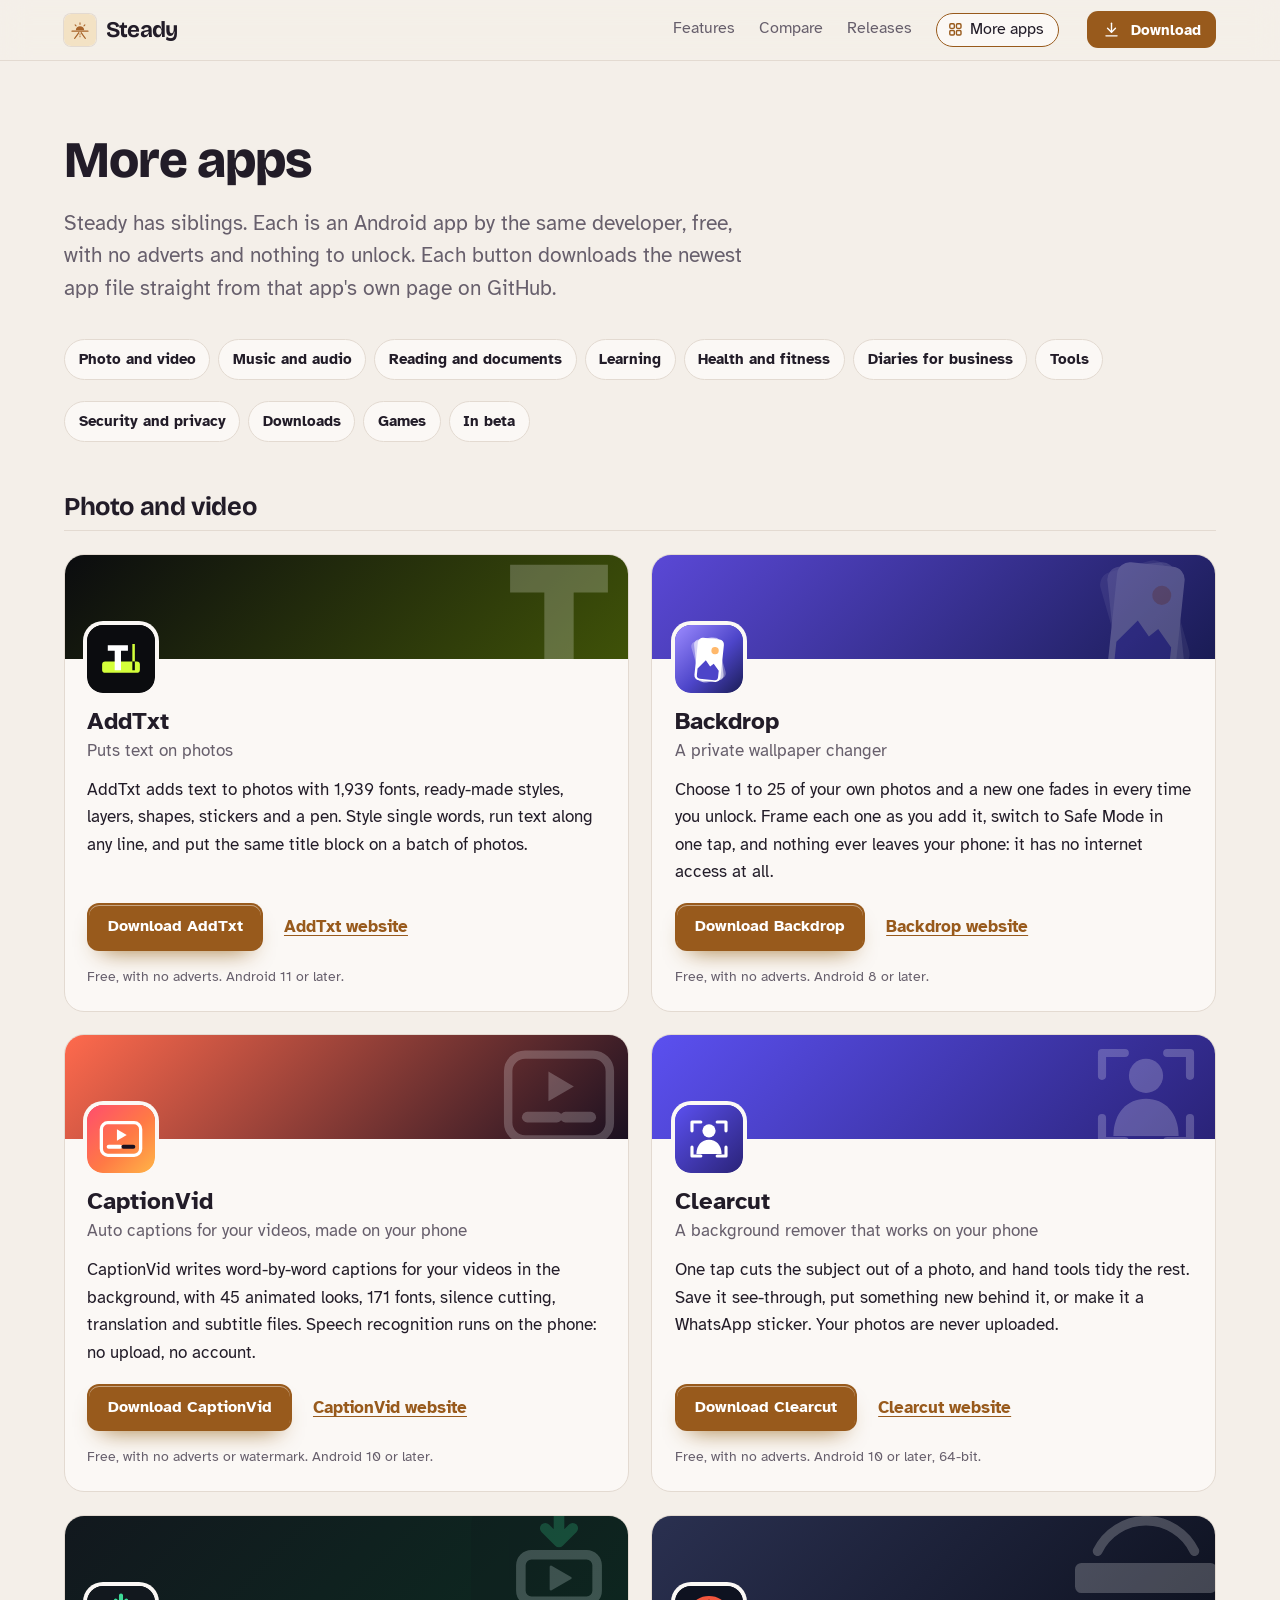
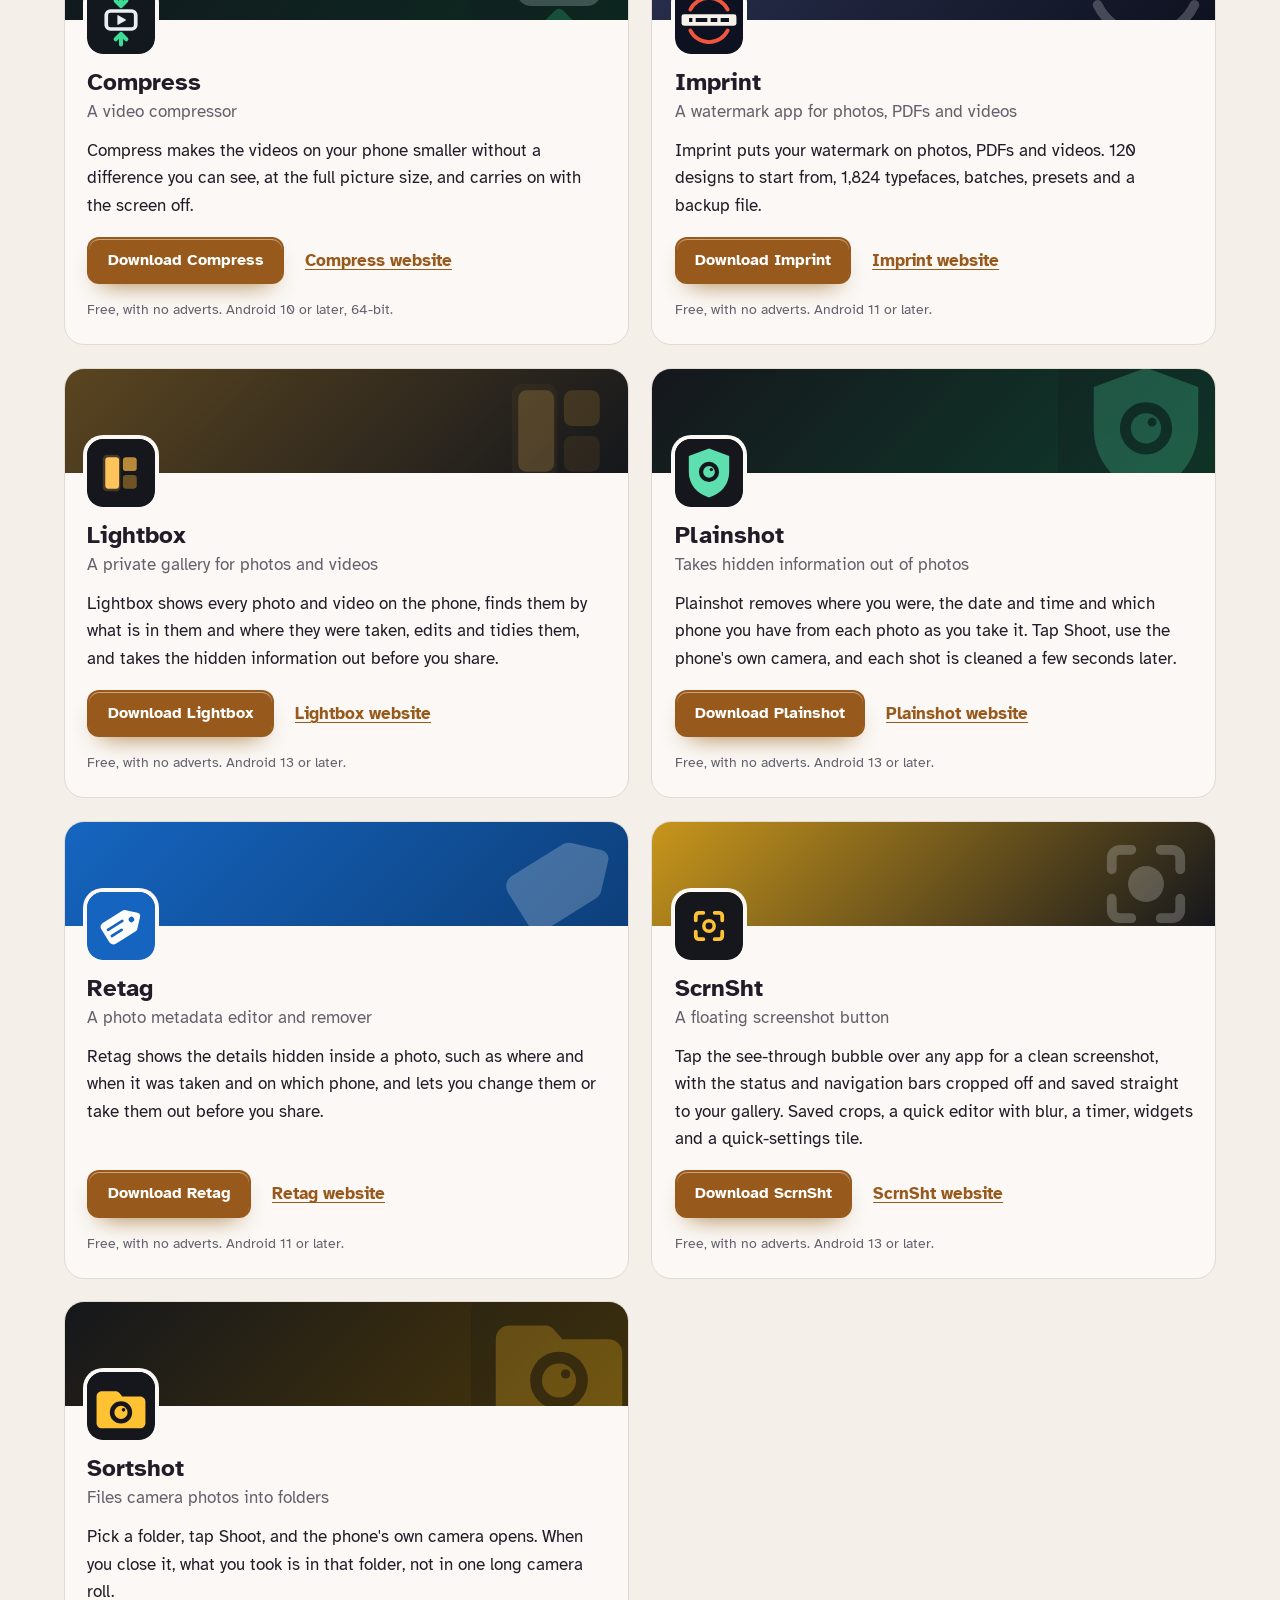
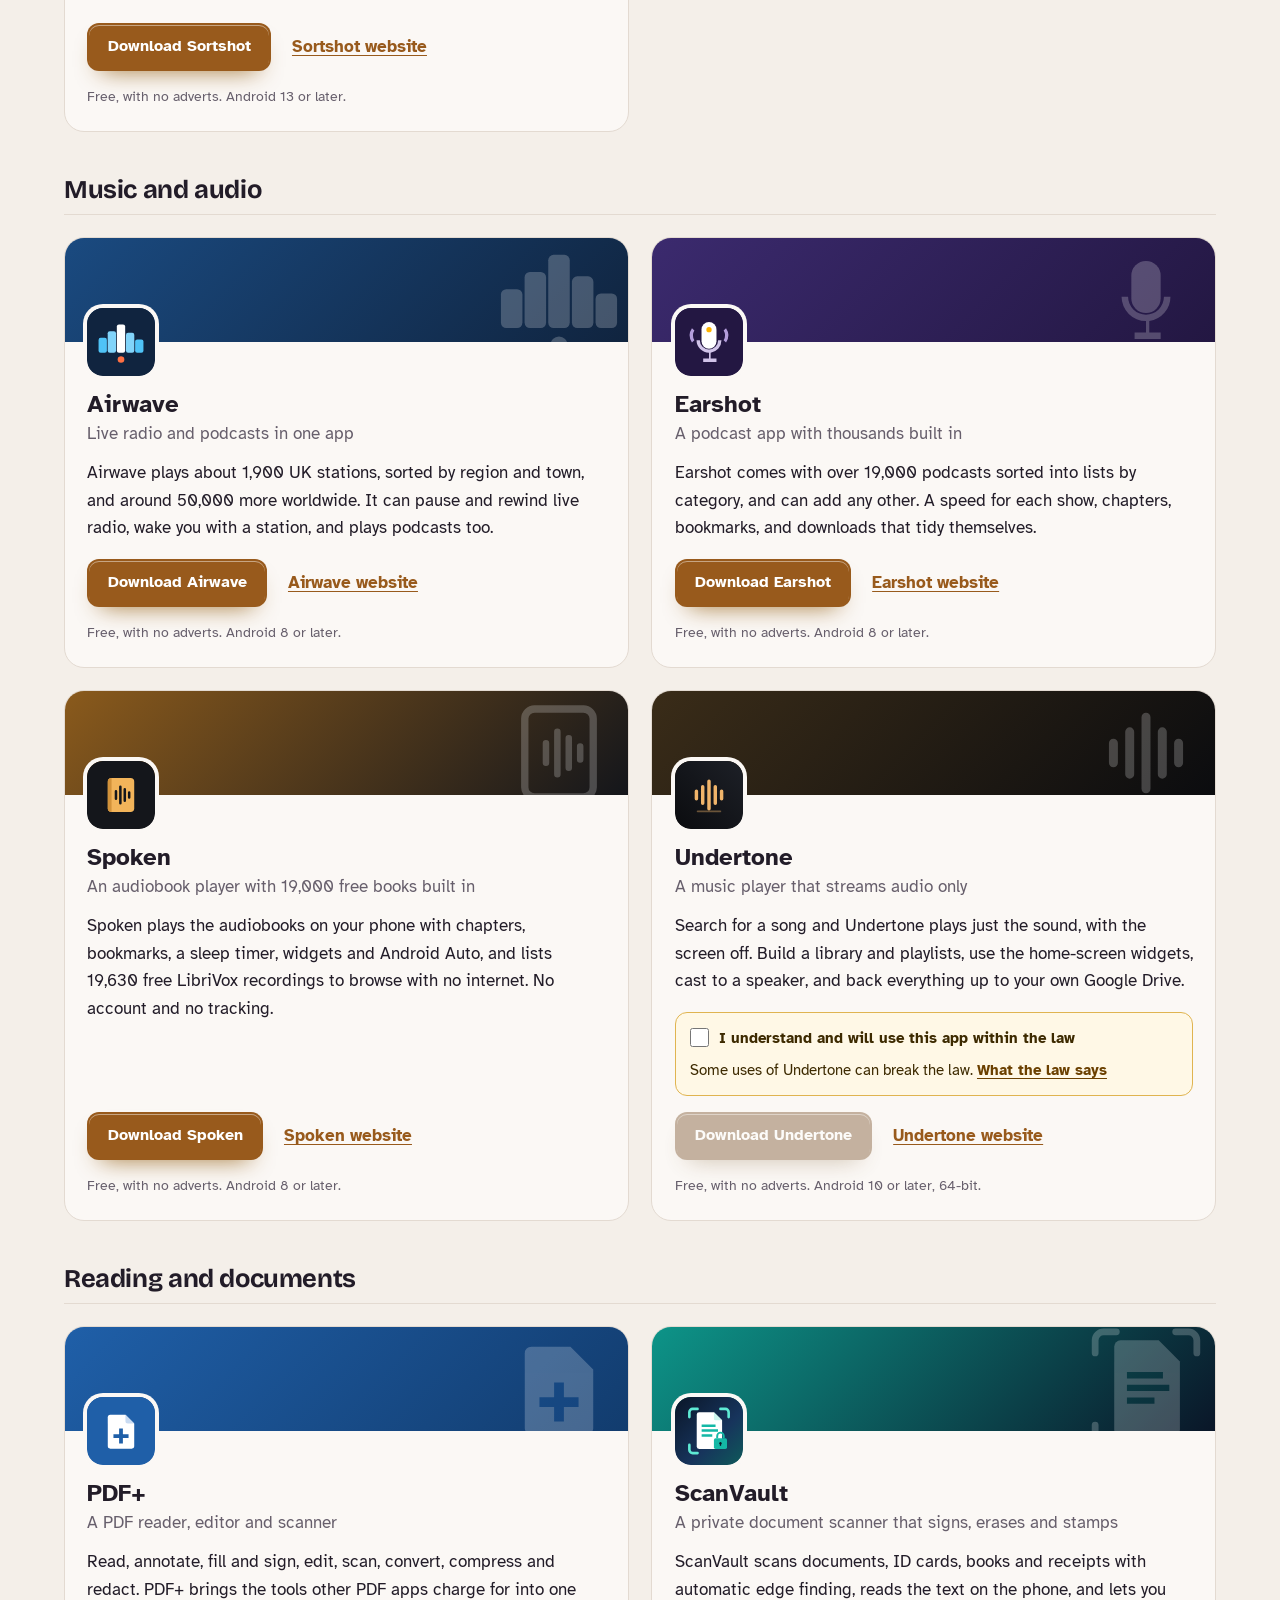
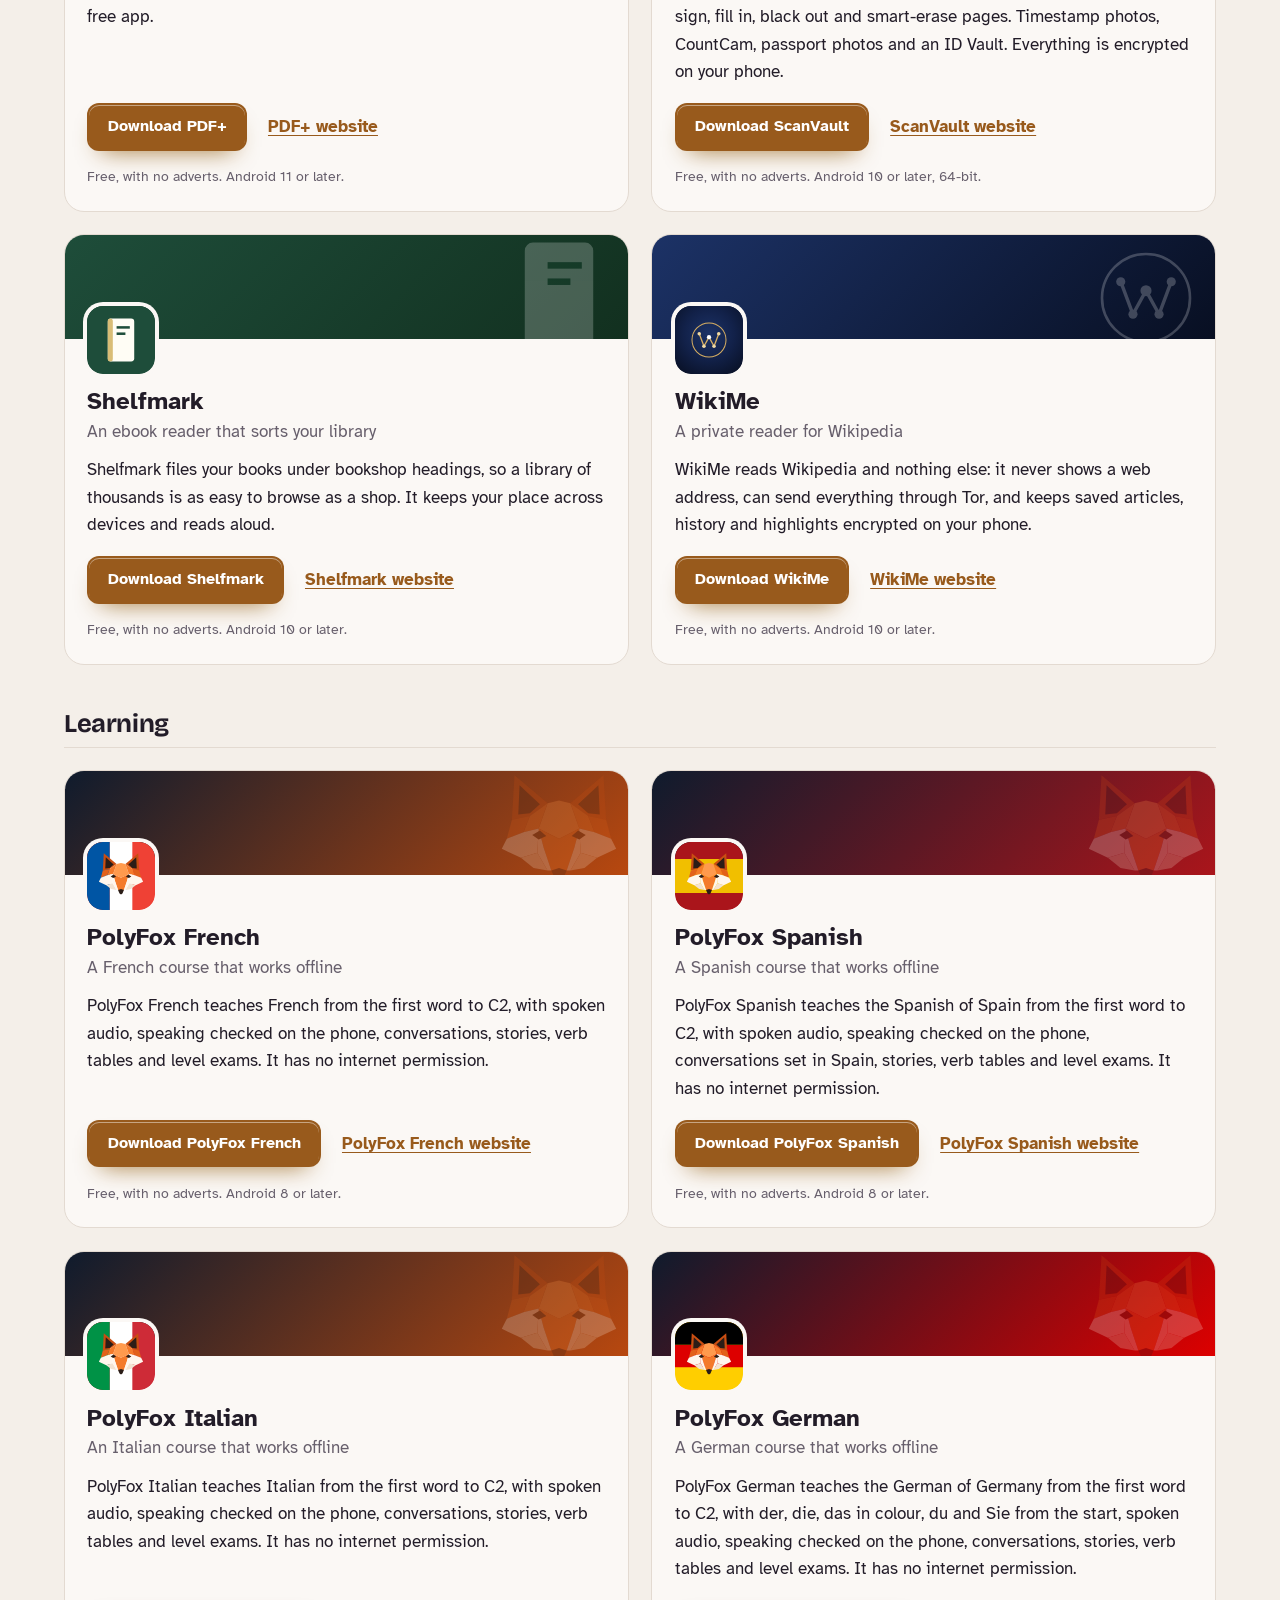
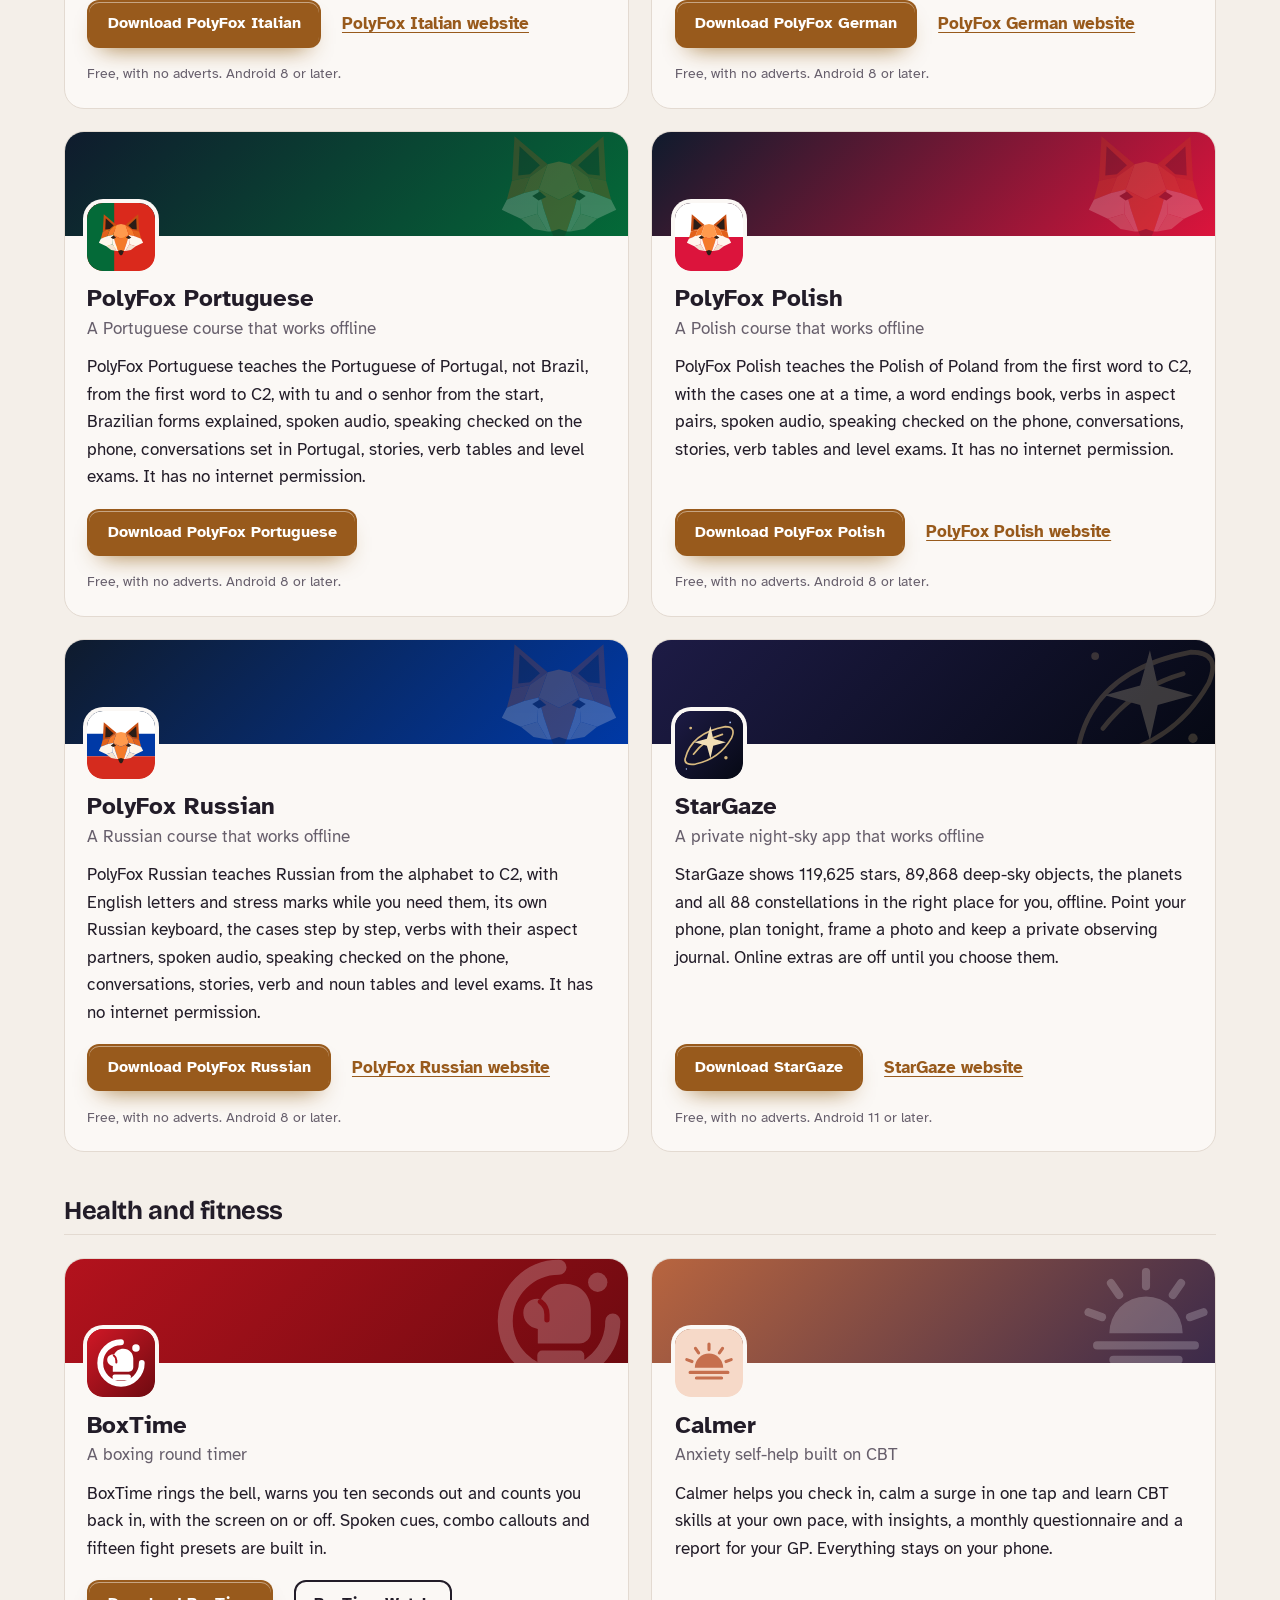
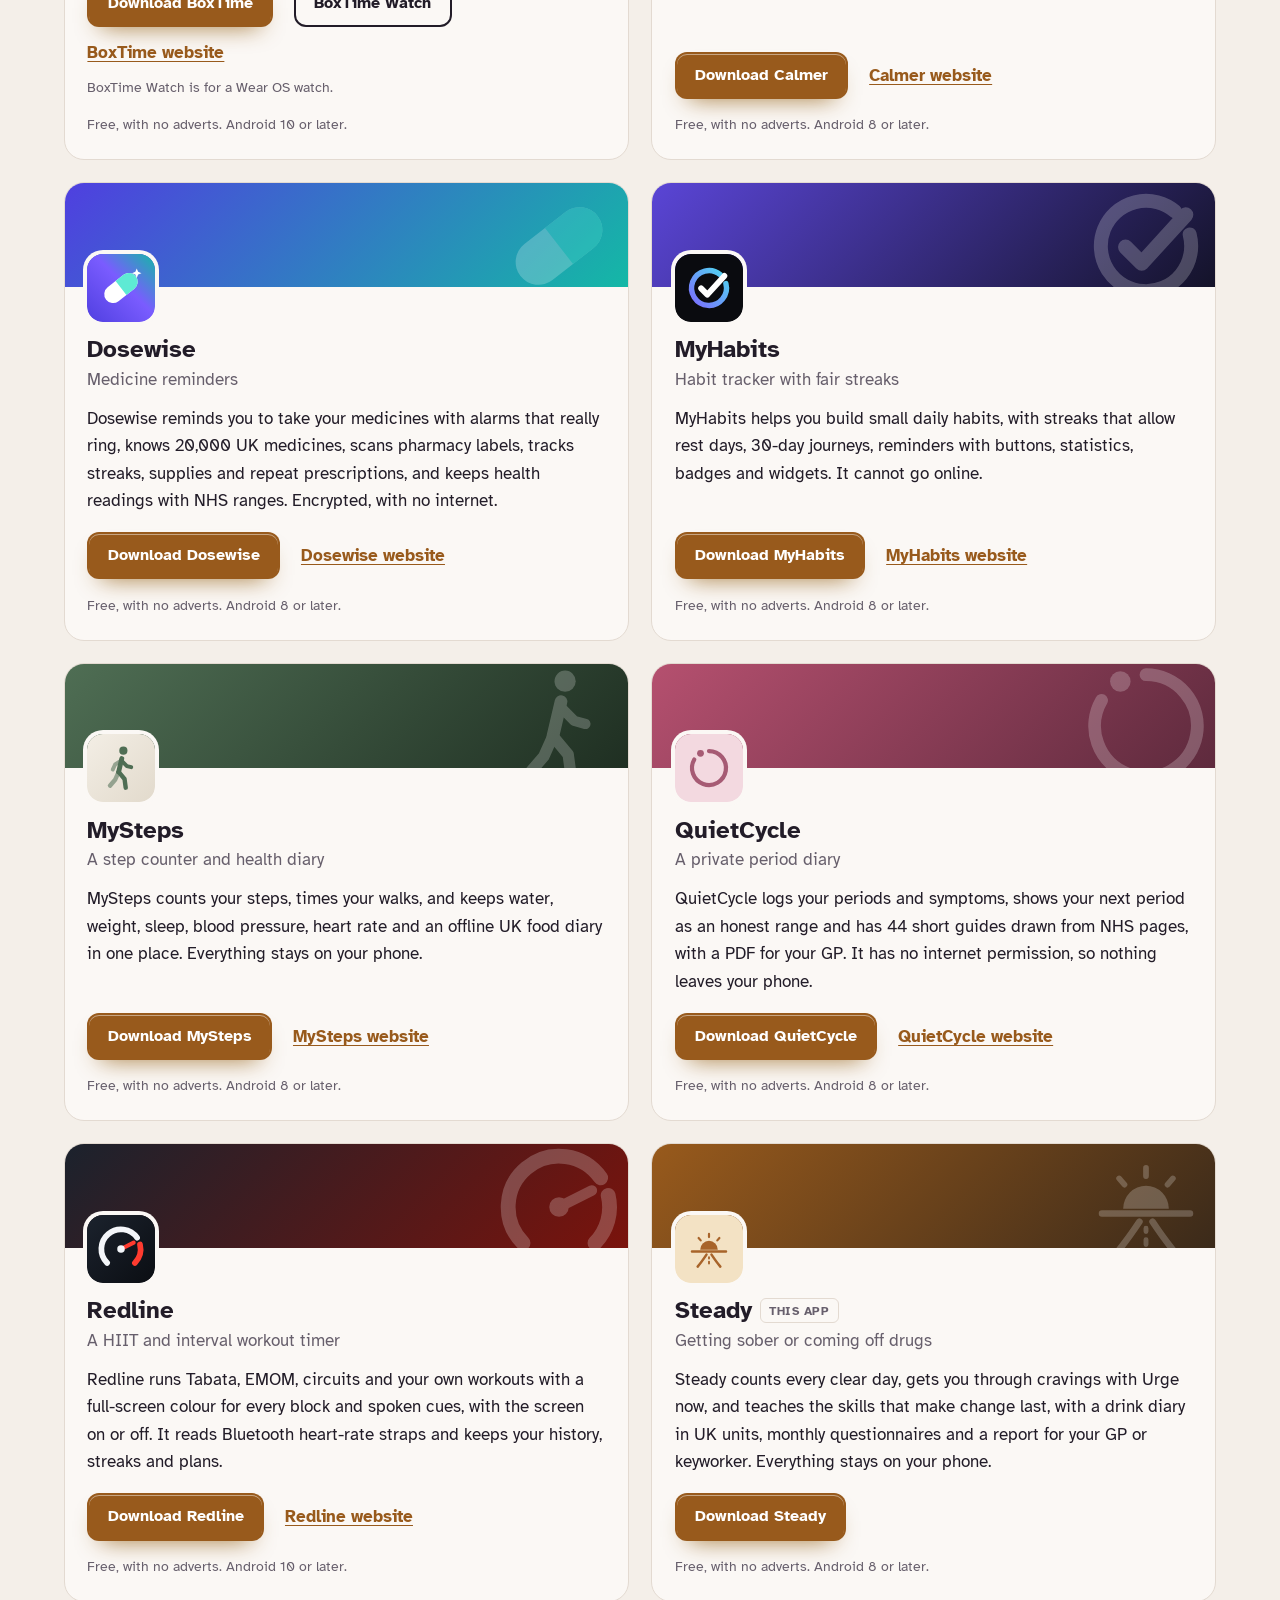
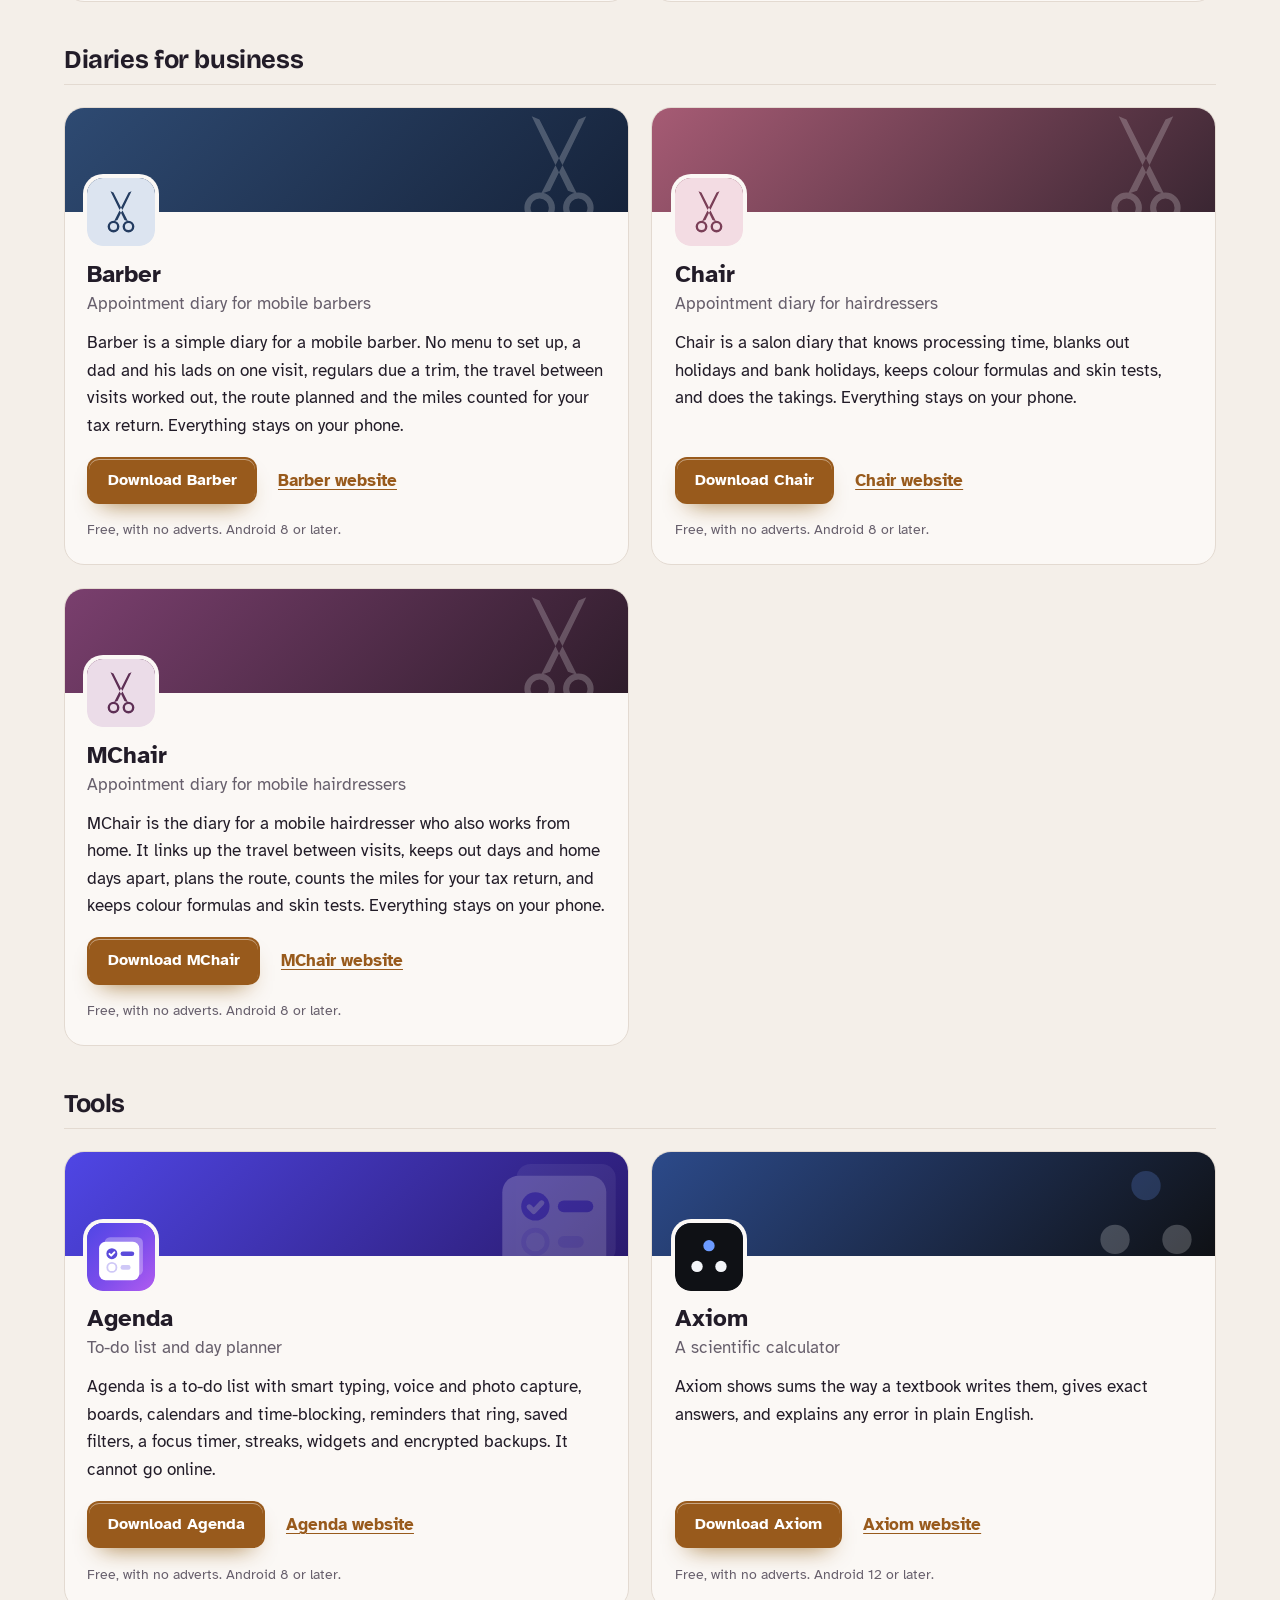
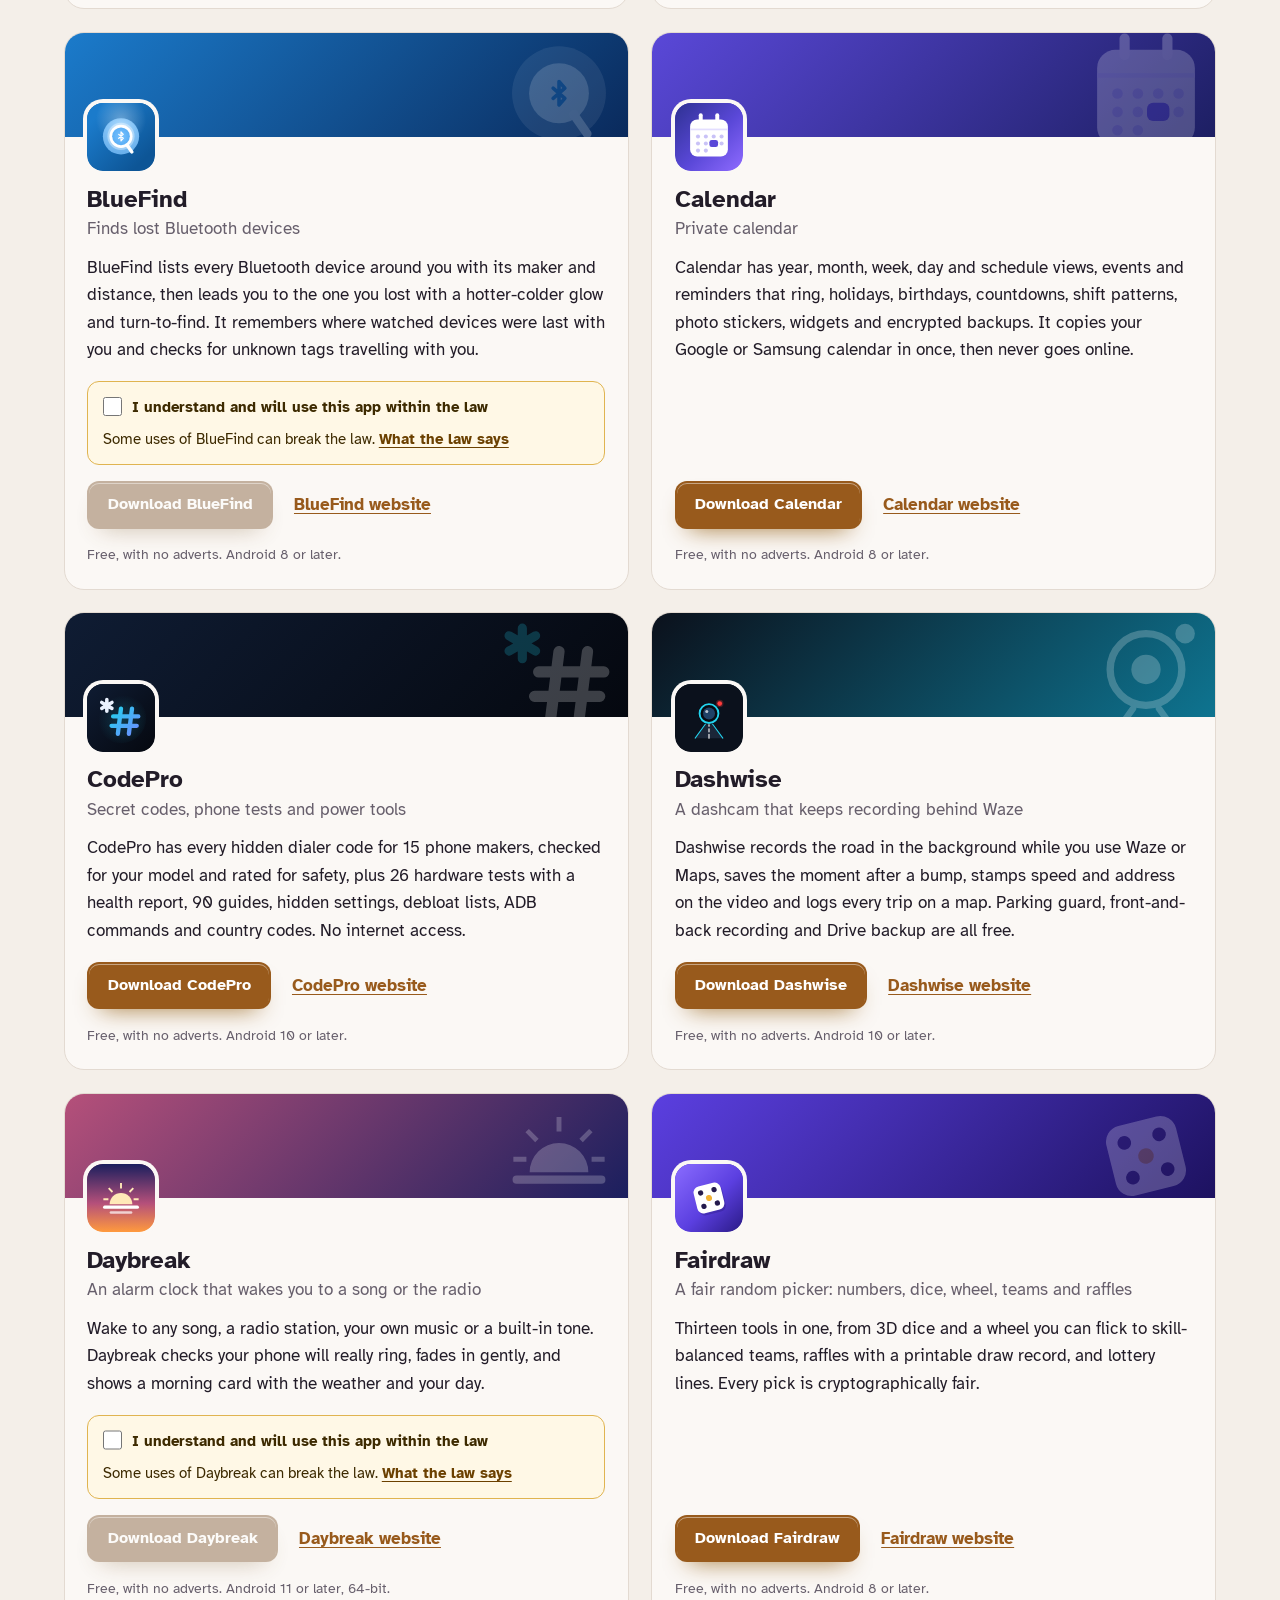
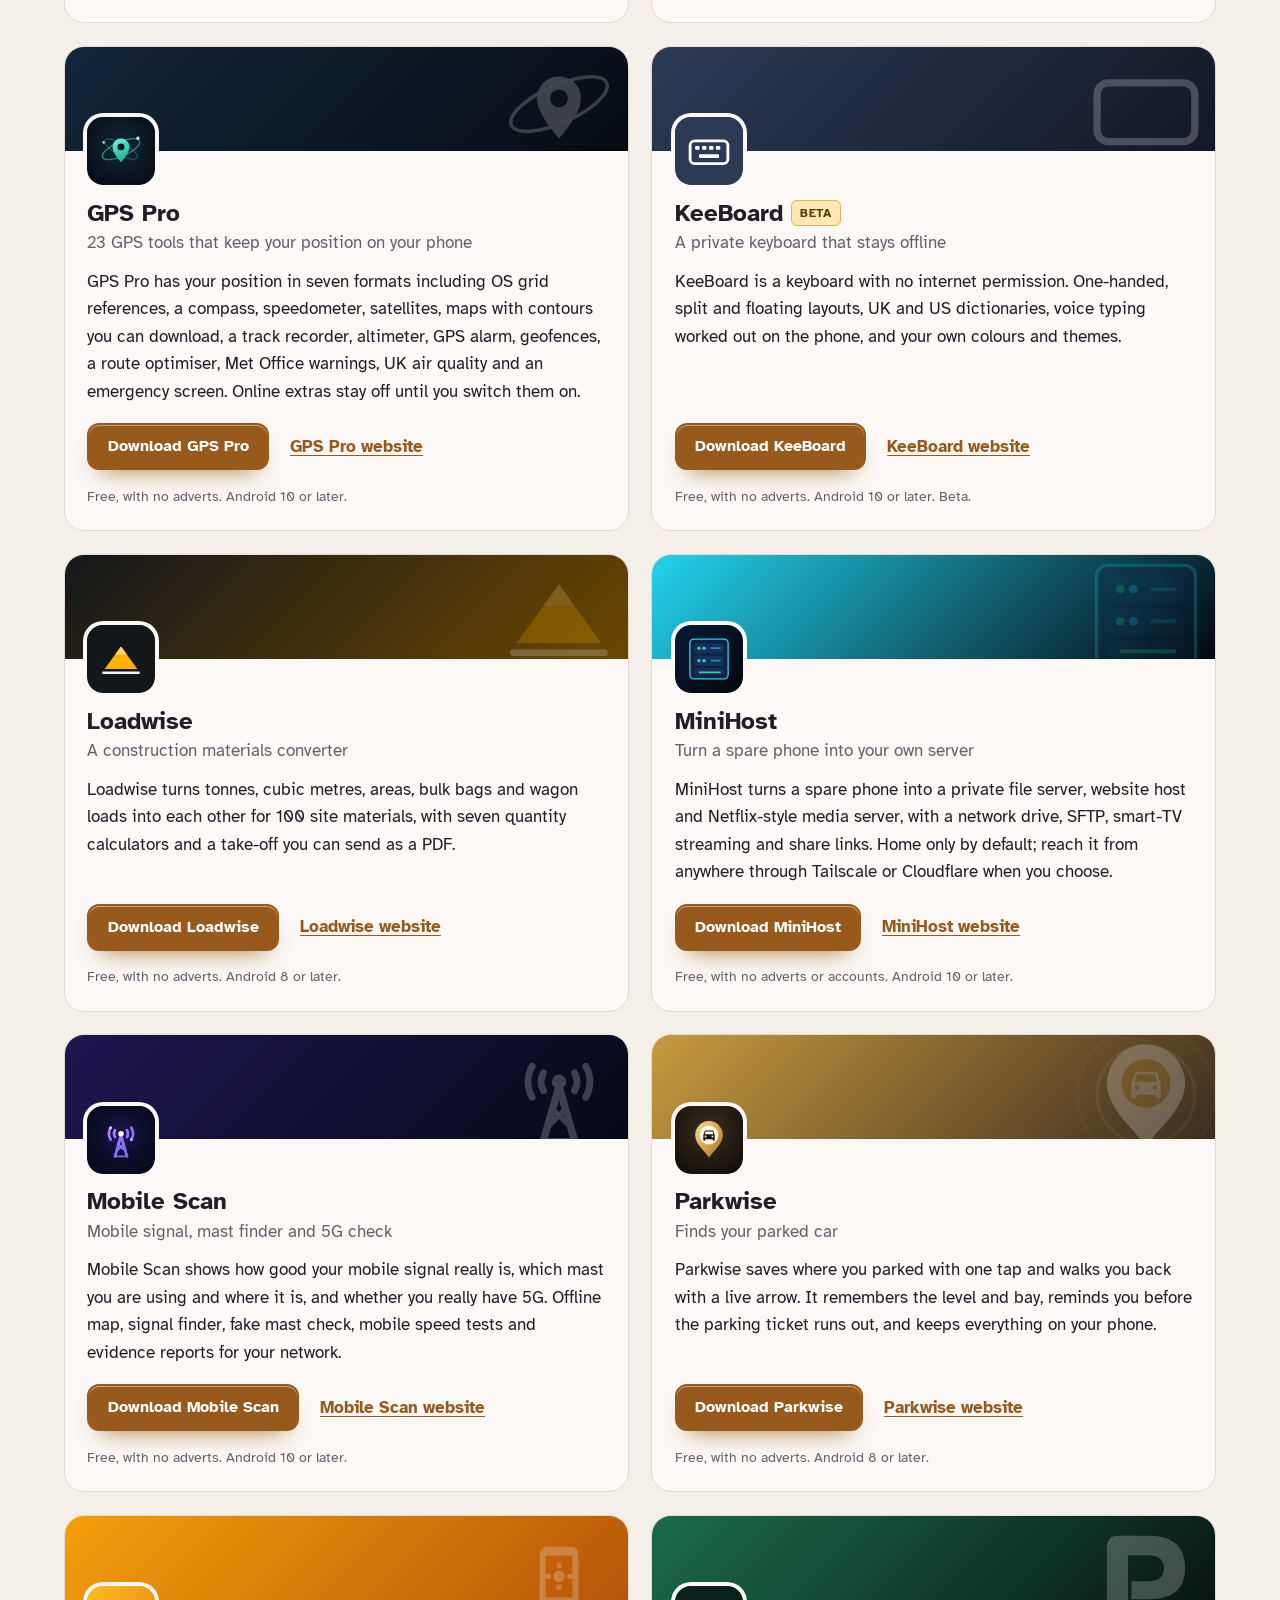
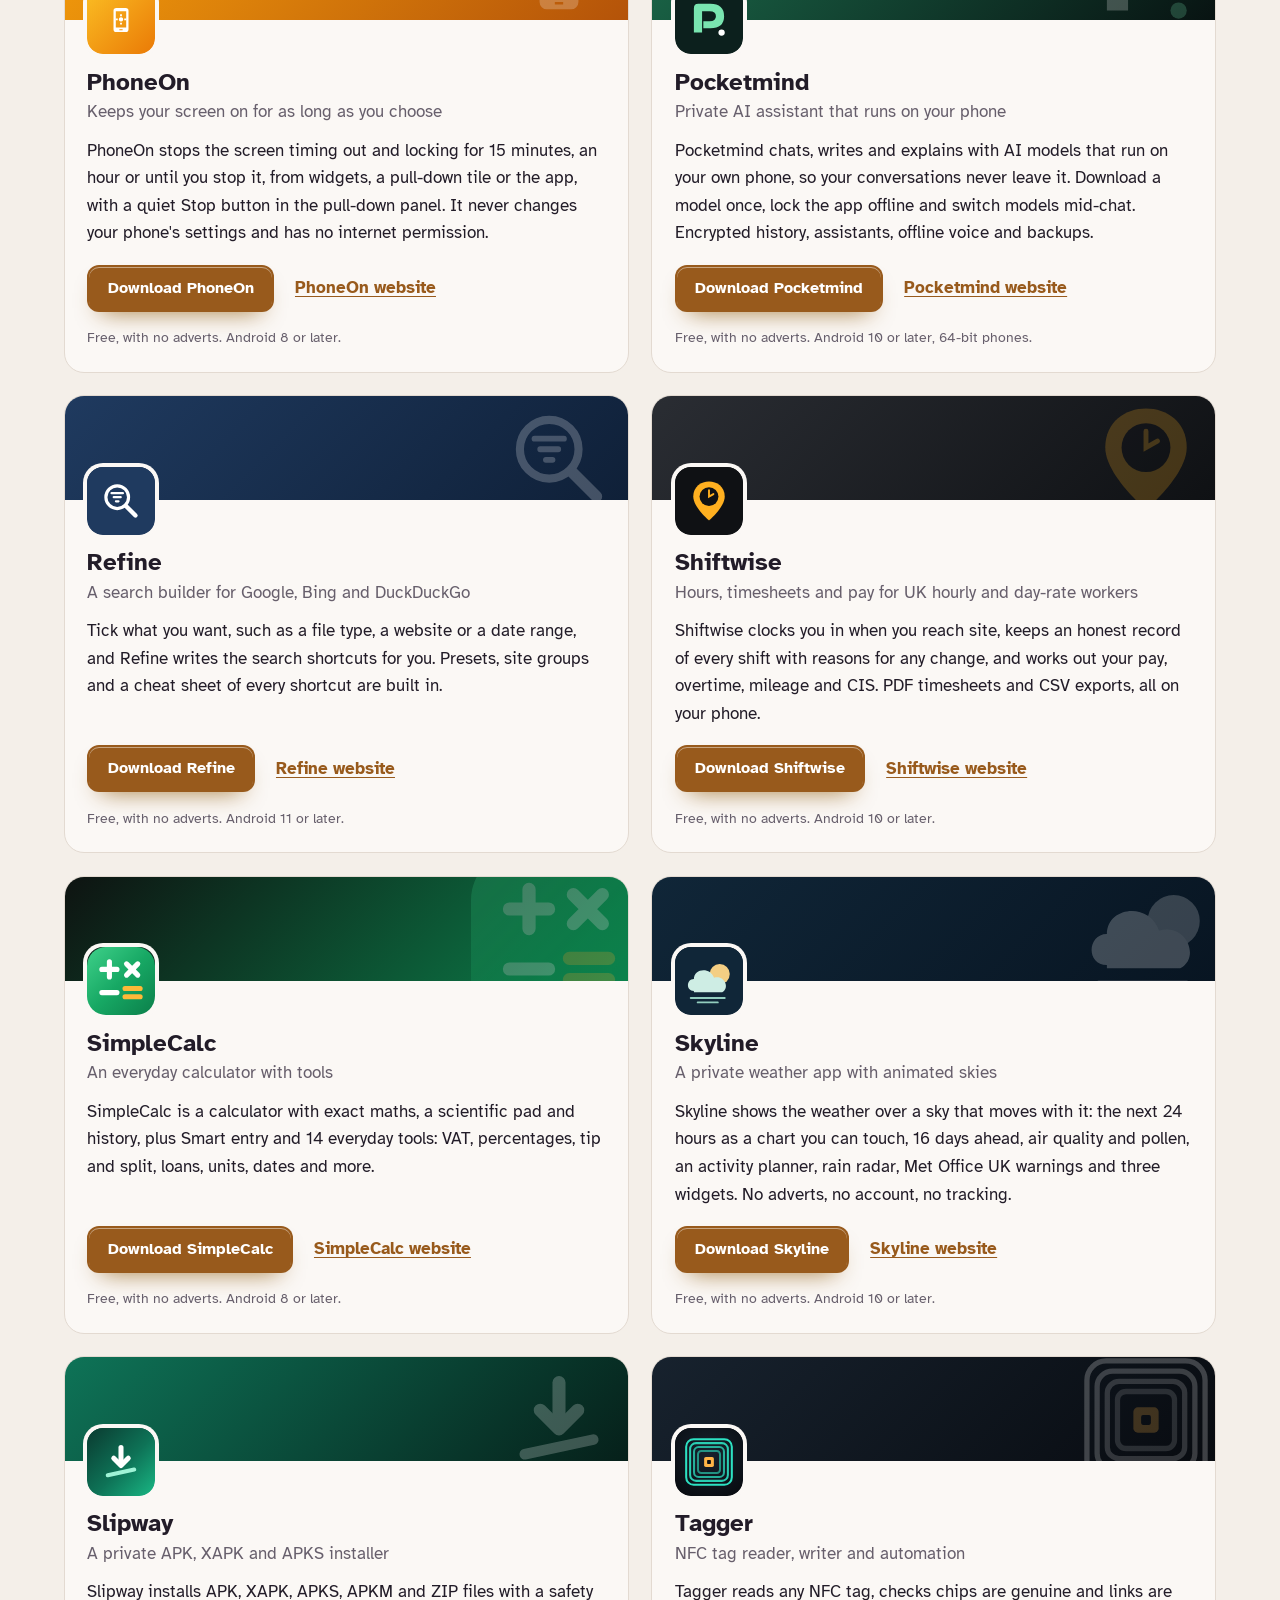
==== commit 5a0a6b36: "More apps: add Slipway" ====
--- a/more-apps.html
+++ b/more-apps.html
@@ -4,7 +4,7 @@
 <meta charset="utf-8">
 <meta name="viewport" content="width=device-width, initial-scale=1">
 <title>More free Android apps from the maker of Steady</title>
-<meta name="description" content="All 92 free Android apps from the maker of Steady, in one list by category, each with its download and a link to its website.">
+<meta name="description" content="All 93 free Android apps from the maker of Steady, in one list by category, each with its download and a link to its website.">
 <meta name="author" content="Jonathan Jackson">
 <link rel="canonical" href="https://customgpter.github.io/steady/more-apps.html">
 <meta name="theme-color" content="#f4efe9" media="(prefers-color-scheme: light)">
@@ -12,7 +12,7 @@
 <meta property="og:type" content="website">
 <meta property="og:site_name" content="Steady">
 <meta property="og:title" content="More free Android apps from the maker of Steady">
-<meta property="og:description" content="All 92 free Android apps from the maker of Steady, in one list by category, each with its download and a link to its website.">
+<meta property="og:description" content="All 93 free Android apps from the maker of Steady, in one list by category, each with its download and a link to its website.">
 <meta property="og:url" content="https://customgpter.github.io/steady/more-apps.html">
 <meta property="og:image" content="https://customgpter.github.io/steady/assets/og.png">
 <meta property="og:image:width" content="1200">
@@ -26,7 +26,7 @@
 <link rel="preload" href="./assets/fonts/atkinson-hyperlegible-latin-400-normal.woff2" as="font" type="font/woff2" crossorigin>
 <link rel="stylesheet" href="./assets/site.css?v=1">
 <link rel="stylesheet" href="./assets/house.css?v=1">
-<script type="application/ld+json">{"@context":"https://schema.org","@type":"ItemList","name":"Apps from the maker of Steady","url":"https://customgpter.github.io/steady/more-apps.html","itemListElement":[{"@type":"ListItem","position":1,"name":"AddTxt","url":"https://customgpter.github.io/addtxt/"},{"@type":"ListItem","position":2,"name":"Backdrop","url":"https://customgpter.github.io/backdrop/"},{"@type":"ListItem","position":3,"name":"CaptionVid","url":"https://customgpter.github.io/captionvid/"},{"@type":"ListItem","position":4,"name":"Clearcut","url":"https://customgpter.github.io/clearcut/"},{"@type":"ListItem","position":5,"name":"Compress","url":"https://customgpter.github.io/compress/"},{"@type":"ListItem","position":6,"name":"Imprint","url":"https://customgpter.github.io/imprint/"},{"@type":"ListItem","position":7,"name":"Lightbox","url":"https://customgpter.github.io/lightbox/"},{"@type":"ListItem","position":8,"name":"Plainshot","url":"https://customgpter.github.io/plainshot/"},{"@type":"ListItem","position":9,"name":"Retag","url":"https://customgpter.github.io/retag/"},{"@type":"ListItem","position":10,"name":"ScrnSht","url":"https://customgpter.github.io/scrnsht/"},{"@type":"ListItem","position":11,"name":"Sortshot","url":"https://customgpter.github.io/sortshot/"},{"@type":"ListItem","position":12,"name":"Airwave","url":"https://customgpter.github.io/airwave/"},{"@type":"ListItem","position":13,"name":"Earshot","url":"https://customgpter.github.io/earshot/"},{"@type":"ListItem","position":14,"name":"Spoken","url":"https://customgpter.github.io/spoken/"},{"@type":"ListItem","position":15,"name":"Undertone","url":"https://customgpter.github.io/undertone/"},{"@type":"ListItem","position":16,"name":"PDF+","url":"https://customgpter.github.io/pdfplus/"},{"@type":"ListItem","position":17,"name":"ScanVault","url":"https://customgpter.github.io/scanvault/"},{"@type":"ListItem","position":18,"name":"Shelfmark","url":"https://customgpter.github.io/shelfmark/"},{"@type":"ListItem","position":19,"name":"WikiMe","url":"https://customgpter.github.io/wikime/"},{"@type":"ListItem","position":20,"name":"PolyFox French","url":"https://customgpter.github.io/polyfox/"},{"@type":"ListItem","position":21,"name":"PolyFox German","url":"https://customgpter.github.io/polyfox-german/"},{"@type":"ListItem","position":22,"name":"PolyFox Polish","url":"https://customgpter.github.io/polyfox-polish/"},{"@type":"ListItem","position":23,"name":"PolyFox Russian","url":"https://customgpter.github.io/polyfox-russian/"},{"@type":"ListItem","position":24,"name":"StarGaze","url":"https://customgpter.github.io/stargaze/"},{"@type":"ListItem","position":25,"name":"BoxTime","url":"https://customgpter.github.io/boxtime/"},{"@type":"ListItem","position":26,"name":"Calmer","url":"https://customgpter.github.io/calmer/"},{"@type":"ListItem","position":27,"name":"Dosewise","url":"https://customgpter.github.io/dosewise/"},{"@type":"ListItem","position":28,"name":"MyHabits","url":"https://customgpter.github.io/myhabits/"},{"@type":"ListItem","position":29,"name":"MySteps","url":"https://customgpter.github.io/mysteps/"},{"@type":"ListItem","position":30,"name":"QuietCycle","url":"https://customgpter.github.io/quietcycle/"},{"@type":"ListItem","position":31,"name":"Redline","url":"https://customgpter.github.io/redline/"},{"@type":"ListItem","position":32,"name":"Steady","url":"https://customgpter.github.io/steady/"},{"@type":"ListItem","position":33,"name":"Barber","url":"https://customgpter.github.io/barber/"},{"@type":"ListItem","position":34,"name":"Chair","url":"https://customgpter.github.io/chair/"},{"@type":"ListItem","position":35,"name":"MChair","url":"https://customgpter.github.io/mchair/"},{"@type":"ListItem","position":36,"name":"Agenda","url":"https://customgpter.github.io/agenda/"},{"@type":"ListItem","position":37,"name":"Axiom","url":"https://customgpter.github.io/axiom/"},{"@type":"ListItem","position":38,"name":"BlueFind","url":"https://customgpter.github.io/bluefind/"},{"@type":"ListItem","position":39,"name":"Calendar","url":"https://customgpter.github.io/calendar/"},{"@type":"ListItem","position":40,"name":"CodePro","url":"https://customgpter.github.io/codepro/"},{"@type":"ListItem","position":41,"name":"Dashwise","url":"https://customgpter.github.io/dashwise/"},{"@type":"ListItem","position":42,"name":"Daybreak","url":"https://customgpter.github.io/daybreak/"},{"@type":"ListItem","position":43,"name":"Fairdraw","url":"https://customgpter.github.io/fairdraw/"},{"@type":"ListItem","position":44,"name":"GPS Pro","url":"https://customgpter.github.io/gpspro/"},{"@type":"ListItem","position":45,"name":"KeeBoard","url":"https://customgpter.github.io/keeboard/"},{"@type":"ListItem","position":46,"name":"Loadwise","url":"https://customgpter.github.io/loadwise/"},{"@type":"ListItem","position":47,"name":"MiniHost","url":"https://customgpter.github.io/minihost/"},{"@type":"ListItem","position":48,"name":"Mobile Scan","url":"https://customgpter.github.io/mobilescan/"},{"@type":"ListItem","position":49,"name":"Parkwise","url":"https://customgpter.github.io/parkwise/"},{"@type":"ListItem","position":50,"name":"Pocketmind","url":"https://customgpter.github.io/pocketmind/"},{"@type":"ListItem","position":51,"name":"Refine","url":"https://customgpter.github.io/refine/"},{"@type":"ListItem","position":52,"name":"Shiftwise","url":"https://customgpter.github.io/shiftwise/"},{"@type":"ListItem","position":53,"name":"SimpleCalc","url":"https://customgpter.github.io/simplecalc/"},{"@type":"ListItem","position":54,"name":"Skyline","url":"https://customgpter.github.io/skyline/"},{"@type":"ListItem","position":55,"name":"Tagger","url":"https://customgpter.github.io/tagger/"},{"@type":"ListItem","position":56,"name":"TotalClean","url":"https://customgpter.github.io/totalclean/"},{"@type":"ListItem","position":57,"name":"TVLink","url":"https://customgpter.github.io/tvlink/"},{"@type":"ListItem","position":58,"name":"Unbox","url":"https://customgpter.github.io/unbox/"},{"@type":"ListItem","position":59,"name":"WhatsKeep","url":"https://customgpter.github.io/whatskeep/"},{"@type":"ListItem","position":60,"name":"WiFi Scan","url":"https://customgpter.github.io/wifiscan/"},{"@type":"ListItem","position":61,"name":"Auditly","url":"https://customgpter.github.io/auditly/"},{"@type":"ListItem","position":62,"name":"Backchannel","url":"https://customgpter.github.io/backchannel/"},{"@type":"ListItem","position":63,"name":"ENotes","url":"https://customgpter.github.io/enotes/"},{"@type":"ListItem","position":64,"name":"FindMe","url":"https://customgpter.github.io/findme/"},{"@type":"ListItem","position":65,"name":"iLock","url":"https://customgpter.github.io/ilock/"},{"@type":"ListItem","position":66,"name":"ImSafe","url":"https://customgpter.github.io/imsafe/"},{"@type":"ListItem","position":67,"name":"IShred","url":"https://customgpter.github.io/ishred/"},{"@type":"ListItem","position":68,"name":"LockBox","url":"https://customgpter.github.io/lockbox/"},{"@type":"ListItem","position":69,"name":"PassVault","url":"https://customgpter.github.io/passvault/"},{"@type":"ListItem","position":70,"name":"SpyFind","url":"https://customgpter.github.io/spyfind/"},{"@type":"ListItem","position":71,"name":"TextWipe","url":"https://customgpter.github.io/textwipe/"},{"@type":"ListItem","position":72,"name":"Tracewire","url":"https://customgpter.github.io/tracewire/"},{"@type":"ListItem","position":73,"name":"Vigil","url":"https://customgpter.github.io/vigil/"},{"@type":"ListItem","position":74,"name":"Grab","url":"https://customgpter.github.io/grab/"},{"@type":"ListItem","position":75,"name":"Swarm","url":"https://customgpter.github.io/swarm/"},{"@type":"ListItem","position":76,"name":"Plane Games","url":"https://customgpter.github.io/plane-games/"},{"@type":"ListItem","position":77,"name":"Ninefold","url":"https://customgpter.github.io/ninefold/"},{"@type":"ListItem","position":78,"name":"Cubewise","url":"https://customgpter.github.io/cubewise/"},{"@type":"ListItem","position":79,"name":"Tilewise","url":"https://customgpter.github.io/tilewise/"},{"@type":"ListItem","position":80,"name":"Letterwise","url":"https://customgpter.github.io/letterwise/"},{"@type":"ListItem","position":81,"name":"Kingside","url":"https://customgpter.github.io/kingside/"},{"@type":"ListItem","position":82,"name":"Deckhand","url":"https://customgpter.github.io/deckhand/"},{"@type":"ListItem","position":83,"name":"SNESForge","url":"https://customgpter.github.io/snesforge/"},{"@type":"ListItem","position":84,"name":"Fame Boy","url":"https://customgpter.github.io/fameboy/"},{"@type":"ListItem","position":85,"name":"PSPPro","url":"https://customgpter.github.io/psppro/"},{"@type":"ListItem","position":86,"name":"MegaGen","url":"https://customgpter.github.io/megagen/"},{"@type":"ListItem","position":87,"name":"QVR","url":"https://customgpter.github.io/qvr/"},{"@type":"ListItem","position":88,"name":"QVR Watch","url":"https://customgpter.github.io/qvr-watch/"},{"@type":"ListItem","position":89,"name":"QVRLite","url":"https://customgpter.github.io/qvrlite/"},{"@type":"ListItem","position":90,"name":"Onionz","url":"https://customgpter.github.io/onionz/"},{"@type":"ListItem","position":91,"name":"OnionzWeb","url":"https://customgpter.github.io/onionzweb/"}]}</script>
+<script type="application/ld+json">{"@context":"https://schema.org","@type":"ItemList","name":"Apps from the maker of Steady","url":"https://customgpter.github.io/steady/more-apps.html","itemListElement":[{"@type":"ListItem","position":1,"name":"AddTxt","url":"https://customgpter.github.io/addtxt/"},{"@type":"ListItem","position":2,"name":"Backdrop","url":"https://customgpter.github.io/backdrop/"},{"@type":"ListItem","position":3,"name":"CaptionVid","url":"https://customgpter.github.io/captionvid/"},{"@type":"ListItem","position":4,"name":"Clearcut","url":"https://customgpter.github.io/clearcut/"},{"@type":"ListItem","position":5,"name":"Compress","url":"https://customgpter.github.io/compress/"},{"@type":"ListItem","position":6,"name":"Imprint","url":"https://customgpter.github.io/imprint/"},{"@type":"ListItem","position":7,"name":"Lightbox","url":"https://customgpter.github.io/lightbox/"},{"@type":"ListItem","position":8,"name":"Plainshot","url":"https://customgpter.github.io/plainshot/"},{"@type":"ListItem","position":9,"name":"Retag","url":"https://customgpter.github.io/retag/"},{"@type":"ListItem","position":10,"name":"ScrnSht","url":"https://customgpter.github.io/scrnsht/"},{"@type":"ListItem","position":11,"name":"Sortshot","url":"https://customgpter.github.io/sortshot/"},{"@type":"ListItem","position":12,"name":"Airwave","url":"https://customgpter.github.io/airwave/"},{"@type":"ListItem","position":13,"name":"Earshot","url":"https://customgpter.github.io/earshot/"},{"@type":"ListItem","position":14,"name":"Spoken","url":"https://customgpter.github.io/spoken/"},{"@type":"ListItem","position":15,"name":"Undertone","url":"https://customgpter.github.io/undertone/"},{"@type":"ListItem","position":16,"name":"PDF+","url":"https://customgpter.github.io/pdfplus/"},{"@type":"ListItem","position":17,"name":"ScanVault","url":"https://customgpter.github.io/scanvault/"},{"@type":"ListItem","position":18,"name":"Shelfmark","url":"https://customgpter.github.io/shelfmark/"},{"@type":"ListItem","position":19,"name":"WikiMe","url":"https://customgpter.github.io/wikime/"},{"@type":"ListItem","position":20,"name":"PolyFox French","url":"https://customgpter.github.io/polyfox/"},{"@type":"ListItem","position":21,"name":"PolyFox German","url":"https://customgpter.github.io/polyfox-german/"},{"@type":"ListItem","position":22,"name":"PolyFox Polish","url":"https://customgpter.github.io/polyfox-polish/"},{"@type":"ListItem","position":23,"name":"PolyFox Russian","url":"https://customgpter.github.io/polyfox-russian/"},{"@type":"ListItem","position":24,"name":"StarGaze","url":"https://customgpter.github.io/stargaze/"},{"@type":"ListItem","position":25,"name":"BoxTime","url":"https://customgpter.github.io/boxtime/"},{"@type":"ListItem","position":26,"name":"Calmer","url":"https://customgpter.github.io/calmer/"},{"@type":"ListItem","position":27,"name":"Dosewise","url":"https://customgpter.github.io/dosewise/"},{"@type":"ListItem","position":28,"name":"MyHabits","url":"https://customgpter.github.io/myhabits/"},{"@type":"ListItem","position":29,"name":"MySteps","url":"https://customgpter.github.io/mysteps/"},{"@type":"ListItem","position":30,"name":"QuietCycle","url":"https://customgpter.github.io/quietcycle/"},{"@type":"ListItem","position":31,"name":"Redline","url":"https://customgpter.github.io/redline/"},{"@type":"ListItem","position":32,"name":"Steady","url":"https://customgpter.github.io/steady/"},{"@type":"ListItem","position":33,"name":"Barber","url":"https://customgpter.github.io/barber/"},{"@type":"ListItem","position":34,"name":"Chair","url":"https://customgpter.github.io/chair/"},{"@type":"ListItem","position":35,"name":"MChair","url":"https://customgpter.github.io/mchair/"},{"@type":"ListItem","position":36,"name":"Agenda","url":"https://customgpter.github.io/agenda/"},{"@type":"ListItem","position":37,"name":"Axiom","url":"https://customgpter.github.io/axiom/"},{"@type":"ListItem","position":38,"name":"BlueFind","url":"https://customgpter.github.io/bluefind/"},{"@type":"ListItem","position":39,"name":"Calendar","url":"https://customgpter.github.io/calendar/"},{"@type":"ListItem","position":40,"name":"CodePro","url":"https://customgpter.github.io/codepro/"},{"@type":"ListItem","position":41,"name":"Dashwise","url":"https://customgpter.github.io/dashwise/"},{"@type":"ListItem","position":42,"name":"Daybreak","url":"https://customgpter.github.io/daybreak/"},{"@type":"ListItem","position":43,"name":"Fairdraw","url":"https://customgpter.github.io/fairdraw/"},{"@type":"ListItem","position":44,"name":"GPS Pro","url":"https://customgpter.github.io/gpspro/"},{"@type":"ListItem","position":45,"name":"KeeBoard","url":"https://customgpter.github.io/keeboard/"},{"@type":"ListItem","position":46,"name":"Loadwise","url":"https://customgpter.github.io/loadwise/"},{"@type":"ListItem","position":47,"name":"MiniHost","url":"https://customgpter.github.io/minihost/"},{"@type":"ListItem","position":48,"name":"Mobile Scan","url":"https://customgpter.github.io/mobilescan/"},{"@type":"ListItem","position":49,"name":"Parkwise","url":"https://customgpter.github.io/parkwise/"},{"@type":"ListItem","position":50,"name":"Pocketmind","url":"https://customgpter.github.io/pocketmind/"},{"@type":"ListItem","position":51,"name":"Refine","url":"https://customgpter.github.io/refine/"},{"@type":"ListItem","position":52,"name":"Shiftwise","url":"https://customgpter.github.io/shiftwise/"},{"@type":"ListItem","position":53,"name":"SimpleCalc","url":"https://customgpter.github.io/simplecalc/"},{"@type":"ListItem","position":54,"name":"Skyline","url":"https://customgpter.github.io/skyline/"},{"@type":"ListItem","position":55,"name":"Slipway","url":"https://customgpter.github.io/slipway/"},{"@type":"ListItem","position":56,"name":"Tagger","url":"https://customgpter.github.io/tagger/"},{"@type":"ListItem","position":57,"name":"TotalClean","url":"https://customgpter.github.io/totalclean/"},{"@type":"ListItem","position":58,"name":"TVLink","url":"https://customgpter.github.io/tvlink/"},{"@type":"ListItem","position":59,"name":"Unbox","url":"https://customgpter.github.io/unbox/"},{"@type":"ListItem","position":60,"name":"WhatsKeep","url":"https://customgpter.github.io/whatskeep/"},{"@type":"ListItem","position":61,"name":"WiFi Scan","url":"https://customgpter.github.io/wifiscan/"},{"@type":"ListItem","position":62,"name":"Auditly","url":"https://customgpter.github.io/auditly/"},{"@type":"ListItem","position":63,"name":"Backchannel","url":"https://customgpter.github.io/backchannel/"},{"@type":"ListItem","position":64,"name":"ENotes","url":"https://customgpter.github.io/enotes/"},{"@type":"ListItem","position":65,"name":"FindMe","url":"https://customgpter.github.io/findme/"},{"@type":"ListItem","position":66,"name":"iLock","url":"https://customgpter.github.io/ilock/"},{"@type":"ListItem","position":67,"name":"ImSafe","url":"https://customgpter.github.io/imsafe/"},{"@type":"ListItem","position":68,"name":"IShred","url":"https://customgpter.github.io/ishred/"},{"@type":"ListItem","position":69,"name":"LockBox","url":"https://customgpter.github.io/lockbox/"},{"@type":"ListItem","position":70,"name":"PassVault","url":"https://customgpter.github.io/passvault/"},{"@type":"ListItem","position":71,"name":"SpyFind","url":"https://customgpter.github.io/spyfind/"},{"@type":"ListItem","position":72,"name":"TextWipe","url":"https://customgpter.github.io/textwipe/"},{"@type":"ListItem","position":73,"name":"Tracewire","url":"https://customgpter.github.io/tracewire/"},{"@type":"ListItem","position":74,"name":"Vigil","url":"https://customgpter.github.io/vigil/"},{"@type":"ListItem","position":75,"name":"Grab","url":"https://customgpter.github.io/grab/"},{"@type":"ListItem","position":76,"name":"Swarm","url":"https://customgpter.github.io/swarm/"},{"@type":"ListItem","position":77,"name":"Plane Games","url":"https://customgpter.github.io/plane-games/"},{"@type":"ListItem","position":78,"name":"Ninefold","url":"https://customgpter.github.io/ninefold/"},{"@type":"ListItem","position":79,"name":"Cubewise","url":"https://customgpter.github.io/cubewise/"},{"@type":"ListItem","position":80,"name":"Tilewise","url":"https://customgpter.github.io/tilewise/"},{"@type":"ListItem","position":81,"name":"Letterwise","url":"https://customgpter.github.io/letterwise/"},{"@type":"ListItem","position":82,"name":"Kingside","url":"https://customgpter.github.io/kingside/"},{"@type":"ListItem","position":83,"name":"Deckhand","url":"https://customgpter.github.io/deckhand/"},{"@type":"ListItem","position":84,"name":"SNESForge","url":"https://customgpter.github.io/snesforge/"},{"@type":"ListItem","position":85,"name":"Fame Boy","url":"https://customgpter.github.io/fameboy/"},{"@type":"ListItem","position":86,"name":"PSPPro","url":"https://customgpter.github.io/psppro/"},{"@type":"ListItem","position":87,"name":"MegaGen","url":"https://customgpter.github.io/megagen/"},{"@type":"ListItem","position":88,"name":"QVR","url":"https://customgpter.github.io/qvr/"},{"@type":"ListItem","position":89,"name":"QVR Watch","url":"https://customgpter.github.io/qvr-watch/"},{"@type":"ListItem","position":90,"name":"QVRLite","url":"https://customgpter.github.io/qvrlite/"},{"@type":"ListItem","position":91,"name":"Onionz","url":"https://customgpter.github.io/onionz/"},{"@type":"ListItem","position":92,"name":"OnionzWeb","url":"https://customgpter.github.io/onionzweb/"}]}</script>
 <link rel="stylesheet" href="./assets/apps-list.css?v=1">
 <script src="./assets/apps-list.js?v=1" defer></script>
 </head>
@@ -102,7 +102,7 @@
 <li class="mapp" style="--b:#2a2d33;--b2:#0f1114"><div class="mapp-cover" aria-hidden="true"><svg viewBox="0 0 108 108"><path d="M54 85C54 85 29 64 29 47C29 15 79 15 79 47C79 64 54 85 54 85Z" fill="#FFB020"/><circle cx="54" cy="47" r="15" fill="#0F1114"/><path d="M54 37V47L61 43" stroke="#FFB020" stroke-width="3" stroke-linecap="round" fill="none"/></svg></div><div class="mapp-body"><svg class="mapp-icon" viewBox="0 0 108 108" aria-hidden="true"><rect width="108" height="108" rx="24" fill="#0F1114"/><path d="M54 85C54 85 29 64 29 47C29 15 79 15 79 47C79 64 54 85 54 85Z" fill="#FFB020"/><circle cx="54" cy="47" r="15" fill="#0F1114"/><path d="M54 37V47L61 43" stroke="#FFB020" stroke-width="3" stroke-linecap="round" fill="none"/></svg><h3>Shiftwise</h3><p class="mapp-kind">Hours, timesheets and pay for UK hourly and day-rate workers</p><p class="mapp-say">Shiftwise clocks you in when you reach site, keeps an honest record of every shift with reasons for any change, and works out your pay, overtime, mileage and CIS. PDF timesheets and CSV exports, all on your phone.</p><p class="mapp-go"><a class="button" href="https://github.com/CustomGPTer/shiftwise/releases/latest/download/Shiftwise.apk">Download Shiftwise</a><a class="mapp-site" href="https://customgpter.github.io/shiftwise/">Shiftwise website</a></p><p class="mapp-needs">Free, with no adverts. Android 10 or later.</p></div></li>
 <li class="mapp" style="--b:#0e1311;--b2:#0b7f4a"><div class="mapp-cover" aria-hidden="true"><svg viewBox="0 0 108 108"><rect width="108" height="108" rx="30" fill="url(#scgc)"/><defs><linearGradient id="scgc" x1="0" y1="0" x2="1" y2="1"><stop offset="0" stop-color="#3fd18a"/><stop offset=".5" stop-color="#17a864"/><stop offset="1" stop-color="#0b7f4a"/></linearGradient></defs><g stroke-width="8.1" stroke-linecap="round" fill="none"><path stroke="#fff" d="M23.6 35.6h24M35.6 23.6v24M62.8 26.8l17.8 17.8M62.8 44.6l17.8-17.8M23.6 72.4h24"/><path stroke="#ffb938" d="M60.4 65.9h24M60.4 78.9h24"/></g></svg></div><div class="mapp-body"><svg class="mapp-icon" viewBox="0 0 108 108" aria-hidden="true"><rect width="108" height="108" rx="30" fill="url(#i-simplecalc-scgi)"/><defs><linearGradient id="i-simplecalc-scgi" x1="0" y1="0" x2="1" y2="1"><stop offset="0" stop-color="#3fd18a"/><stop offset=".5" stop-color="#17a864"/><stop offset="1" stop-color="#0b7f4a"/></linearGradient></defs><g stroke-width="8.1" stroke-linecap="round" fill="none"><path stroke="#fff" d="M23.6 35.6h24M35.6 23.6v24M62.8 26.8l17.8 17.8M62.8 44.6l17.8-17.8M23.6 72.4h24"/><path stroke="#ffb938" d="M60.4 65.9h24M60.4 78.9h24"/></g></svg><h3>SimpleCalc</h3><p class="mapp-kind">An everyday calculator with tools</p><p class="mapp-say">SimpleCalc is a calculator with exact maths, a scientific pad and history, plus Smart entry and 14 everyday tools: VAT, percentages, tip and split, loans, units, dates and more.</p><p class="mapp-go"><a class="button" href="https://github.com/CustomGPTer/simplecalc/releases/latest/download/SimpleCalc.apk">Download SimpleCalc</a><a class="mapp-site" href="https://customgpter.github.io/simplecalc/">SimpleCalc website</a></p><p class="mapp-needs">Free, with no adverts. Android 8 or later.</p></div></li>
 <li class="mapp" style="--b:#102638;--b2:#081522"><div class="mapp-cover" aria-hidden="true"><svg viewBox="0 0 108 108"><circle cx="71" cy="43" r="16" fill="#fff" fill-opacity=".85"/><path fill="#fff" d="M30,70C17,70 18,51 30,51C30,34 56,31 62,49C78,44 88,65 75,72L30,72Z"/><path d="M25,81L79,81M36,88L68,88" fill="none" stroke="#fff" stroke-width="3" stroke-linecap="round"/></svg></div><div class="mapp-body"><svg class="mapp-icon" viewBox="0 0 108 108" aria-hidden="true"><rect width="108" height="108" rx="24" fill="#102638"/><circle cx="71" cy="43" r="16" fill="#F4CE83"/><path fill="#CEEDE4" d="M30,70C17,70 18,51 30,51C30,34 56,31 62,49C78,44 88,65 75,72L30,72Z"/><path d="M25,81L79,81M36,88L68,88" fill="none" stroke="#92CDBE" stroke-width="3" stroke-linecap="round"/></svg><h3>Skyline</h3><p class="mapp-kind">A private weather app with animated skies</p><p class="mapp-say">Skyline shows the weather over a sky that moves with it: the next 24 hours as a chart you can touch, 16 days ahead, air quality and pollen, an activity planner, rain radar, Met Office UK warnings and three widgets. No adverts, no account, no tracking.</p><p class="mapp-go"><a class="button" href="https://github.com/CustomGPTer/skyline/releases/latest/download/Skyline.apk">Download Skyline</a><a class="mapp-site" href="https://customgpter.github.io/skyline/">Skyline website</a></p><p class="mapp-needs">Free, with no adverts. Android 10 or later.</p></div></li>
-<li class="mapp is-gated" style="--b:#17222e;--b2:#080b10"><div class="mapp-cover" aria-hidden="true"><svg viewBox="0 0 108 108"><g transform="translate(54 54) scale(1.25) translate(-54 -54)"><rect x="25" y="25" width="58" height="58" rx="9.5" fill="none" stroke="#fff" stroke-opacity="1" stroke-width="2.6"/><rect x="30" y="30" width="48" height="48" rx="7.6" fill="none" stroke="#fff" stroke-opacity=".9" stroke-width="2.6"/><rect x="35" y="35" width="38" height="38" rx="5.8" fill="none" stroke="#fff" stroke-opacity=".75" stroke-width="2.6"/><rect x="40" y="40" width="28" height="28" rx="4.2" fill="none" stroke="#fff" stroke-opacity=".6" stroke-width="2.6"/><rect x="47.8" y="47.8" width="12.4" height="12.4" rx="2.2" fill="#FFB547"/><rect x="51.6" y="51.6" width="4.8" height="4.8" rx="0.9" fill="#0B0F14"/></g></svg></div><div class="mapp-body"><svg class="mapp-icon" viewBox="0 0 108 108" aria-hidden="true"><defs><radialGradient id="i-tagger-tgg" cx="54" cy="40" r="80" gradientUnits="userSpaceOnUse"><stop offset="0" stop-color="#17222E"/><stop offset="1" stop-color="#080B10"/></radialGradient></defs><rect width="108" height="108" rx="24" fill="url(#i-tagger-tgg)"/><g transform="translate(54 54) scale(1.25) translate(-54 -54)"><rect x="25" y="25" width="58" height="58" rx="9.5" fill="none" stroke="#2DE1C2" stroke-opacity="1" stroke-width="2.6"/><rect x="30" y="30" width="48" height="48" rx="7.6" fill="none" stroke="#2DE1C2" stroke-opacity=".9" stroke-width="2.6"/><rect x="35" y="35" width="38" height="38" rx="5.8" fill="none" stroke="#2DE1C2" stroke-opacity=".75" stroke-width="2.6"/><rect x="40" y="40" width="28" height="28" rx="4.2" fill="none" stroke="#2DE1C2" stroke-opacity=".6" stroke-width="2.6"/><rect x="47.8" y="47.8" width="12.4" height="12.4" rx="2.2" fill="#FFB547"/><rect x="51.6" y="51.6" width="4.8" height="4.8" rx="0.9" fill="#0B0F14"/></g></svg><h3>Tagger</h3><p class="mapp-kind">NFC tag reader, writer and automation</p><p class="mapp-say">Tagger reads any NFC tag, checks chips are genuine and links are safe, writes 16 kinds of record, protects tags with passwords or encryption, and makes tags that run tasks on your phone. Every pro tool free, everything encrypted.</p><div class="mapp-law" data-gate><label><input type="checkbox"> I understand and will use this app within the law</label><p>Some uses of Tagger can break the law. <a href="https://customgpter.github.io/tagger/terms.html#law">What the law says</a></p><noscript><p>Turn on JavaScript to download, or use the <a href="https://customgpter.github.io/tagger/">Tagger website</a>.</p></noscript></div><p class="mapp-go"><a class="button" data-href="https://github.com/CustomGPTer/tagger/releases/latest/download/Tagger.apk" aria-disabled="true" role="link" tabindex="-1">Download Tagger</a><a class="mapp-site" href="https://customgpter.github.io/tagger/">Tagger website</a></p><p class="mapp-needs">Free, with no adverts. Android 10 or later, with NFC.</p></div></li>
+<li class="mapp is-gated" style="--b:#0e7357;--b2:#06201a"><div class="mapp-cover" aria-hidden="true"><svg viewBox="0 0 108 108"><path d="M33 75L75 66" stroke="#fff" stroke-width="6.5" stroke-linecap="round" fill="none"/><path d="M54 31L54 58" stroke="#fff" stroke-width="8" stroke-linecap="round" fill="none"/><path d="M42.5 48L54 59.5L65.5 48" stroke="#fff" stroke-width="8" stroke-linecap="round" stroke-linejoin="round" fill="none"/></svg></div><div class="mapp-body"><svg class="mapp-icon" viewBox="0 0 108 108" aria-hidden="true"><defs><linearGradient id="i-slipway-swbg" x1="0" y1="0" x2="1" y2="1"><stop offset="0" stop-color="#0a3a30"/><stop offset=".55" stop-color="#0e7357"/><stop offset="1" stop-color="#19b784"/></linearGradient></defs><rect width="108" height="108" rx="24" fill="url(#i-slipway-swbg)"/><path d="M33 75L75 66" stroke="#9ff3d6" stroke-width="6.5" stroke-linecap="round" fill="none"/><path d="M54 31L54 58" stroke="#fff" stroke-width="8" stroke-linecap="round" fill="none"/><path d="M42.5 48L54 59.5L65.5 48" stroke="#fff" stroke-width="8" stroke-linecap="round" stroke-linejoin="round" fill="none"/></svg><h3>Slipway</h3><p class="mapp-kind">A private APK, XAPK and APKS installer</p><p class="mapp-say">Slipway installs APK, XAPK, APKS, APKM and ZIP files with a safety report first: a red, amber or green verdict, permissions in plain English, signature and tracker checks. Revision-aware library, install queue and history. It has no internet access.</p><div class="mapp-law" data-gate><label><input type="checkbox"> I understand and will use this app within the law</label><p>Installing copies of apps you have no right to use can break copyright law. <a href="https://customgpter.github.io/slipway/terms.html#law">What the law says</a></p><noscript><p>Turn on JavaScript to download, or use the <a href="https://customgpter.github.io/slipway/">Slipway website</a>.</p></noscript></div><p class="mapp-go"><a class="button" data-href="https://github.com/CustomGPTer/slipway/releases/latest/download/Slipway.apk" aria-disabled="true" role="link" tabindex="-1">Download Slipway</a><a class="mapp-site" href="https://customgpter.github.io/slipway/">Slipway website</a></p><p class="mapp-needs">Free, with no adverts. Android 10 or later.</p></div></li><li class="mapp is-gated" style="--b:#17222e;--b2:#080b10"><div class="mapp-cover" aria-hidden="true"><svg viewBox="0 0 108 108"><g transform="translate(54 54) scale(1.25) translate(-54 -54)"><rect x="25" y="25" width="58" height="58" rx="9.5" fill="none" stroke="#fff" stroke-opacity="1" stroke-width="2.6"/><rect x="30" y="30" width="48" height="48" rx="7.6" fill="none" stroke="#fff" stroke-opacity=".9" stroke-width="2.6"/><rect x="35" y="35" width="38" height="38" rx="5.8" fill="none" stroke="#fff" stroke-opacity=".75" stroke-width="2.6"/><rect x="40" y="40" width="28" height="28" rx="4.2" fill="none" stroke="#fff" stroke-opacity=".6" stroke-width="2.6"/><rect x="47.8" y="47.8" width="12.4" height="12.4" rx="2.2" fill="#FFB547"/><rect x="51.6" y="51.6" width="4.8" height="4.8" rx="0.9" fill="#0B0F14"/></g></svg></div><div class="mapp-body"><svg class="mapp-icon" viewBox="0 0 108 108" aria-hidden="true"><defs><radialGradient id="i-tagger-tgg" cx="54" cy="40" r="80" gradientUnits="userSpaceOnUse"><stop offset="0" stop-color="#17222E"/><stop offset="1" stop-color="#080B10"/></radialGradient></defs><rect width="108" height="108" rx="24" fill="url(#i-tagger-tgg)"/><g transform="translate(54 54) scale(1.25) translate(-54 -54)"><rect x="25" y="25" width="58" height="58" rx="9.5" fill="none" stroke="#2DE1C2" stroke-opacity="1" stroke-width="2.6"/><rect x="30" y="30" width="48" height="48" rx="7.6" fill="none" stroke="#2DE1C2" stroke-opacity=".9" stroke-width="2.6"/><rect x="35" y="35" width="38" height="38" rx="5.8" fill="none" stroke="#2DE1C2" stroke-opacity=".75" stroke-width="2.6"/><rect x="40" y="40" width="28" height="28" rx="4.2" fill="none" stroke="#2DE1C2" stroke-opacity=".6" stroke-width="2.6"/><rect x="47.8" y="47.8" width="12.4" height="12.4" rx="2.2" fill="#FFB547"/><rect x="51.6" y="51.6" width="4.8" height="4.8" rx="0.9" fill="#0B0F14"/></g></svg><h3>Tagger</h3><p class="mapp-kind">NFC tag reader, writer and automation</p><p class="mapp-say">Tagger reads any NFC tag, checks chips are genuine and links are safe, writes 16 kinds of record, protects tags with passwords or encryption, and makes tags that run tasks on your phone. Every pro tool free, everything encrypted.</p><div class="mapp-law" data-gate><label><input type="checkbox"> I understand and will use this app within the law</label><p>Some uses of Tagger can break the law. <a href="https://customgpter.github.io/tagger/terms.html#law">What the law says</a></p><noscript><p>Turn on JavaScript to download, or use the <a href="https://customgpter.github.io/tagger/">Tagger website</a>.</p></noscript></div><p class="mapp-go"><a class="button" data-href="https://github.com/CustomGPTer/tagger/releases/latest/download/Tagger.apk" aria-disabled="true" role="link" tabindex="-1">Download Tagger</a><a class="mapp-site" href="https://customgpter.github.io/tagger/">Tagger website</a></p><p class="mapp-needs">Free, with no adverts. Android 10 or later, with NFC.</p></div></li>
 <li class="mapp" style="--b:#0b0f14;--b2:#0d3340"><div class="mapp-cover" aria-hidden="true"><svg viewBox="0 0 64 64"><rect width="64" height="64" rx="14" fill="#0b0f14"/><circle cx="32" cy="32" r="19" fill="none" stroke="#35d0f2" stroke-width="6" stroke-linecap="round" stroke-dasharray="92 28" transform="rotate(-210 32 32)"/><path d="M32 22l3 7 7 3-7 3-3 7-3-7-7-3 7-3z" fill="#e9eef3"/></svg></div><div class="mapp-body"><svg class="mapp-icon" viewBox="0 0 64 64" aria-hidden="true"><rect width="64" height="64" rx="14" fill="#0b0f14"/><circle cx="32" cy="32" r="19" fill="none" stroke="#35d0f2" stroke-width="6" stroke-linecap="round" stroke-dasharray="92 28" transform="rotate(-210 32 32)"/><path d="M32 22l3 7 7 3-7 3-3 7-3-7-7-3 7-3z" fill="#e9eef3"/></svg><h3>TotalClean</h3><p class="mapp-kind">A phone cleaner with a safety bin</p><p class="mapp-say">TotalClean clears junk, finds the big and duplicate files, and puts anything personal in a 30-day bin first, so a clean-up can be undone.</p><p class="mapp-go"><a class="button" href="https://github.com/CustomGPTer/totalclean/releases/latest/download/TotalClean.apk">Download TotalClean</a><a class="mapp-site" href="https://customgpter.github.io/totalclean/">TotalClean website</a></p><p class="mapp-needs">Free, with no adverts. Android 11 or later.</p></div></li>
 <li class="mapp" style="--b:#6d55d9;--b2:#18162b"><div class="mapp-cover" aria-hidden="true"><svg viewBox="0 0 108 108"><path d="M36 25.5Q54 9 72 25.5M43 34Q54 24.5 65 34" fill="none" stroke="#fff" stroke-width="4" stroke-linecap="round"/><rect x="36" y="42" width="36" height="51" rx="6" fill="#fff"/><path fill="#6d55d9" d="M51 52h6v7h7v6h-7v7h-6v-7h-7v-6h7zM46 80h5v5h-5zM57 80h5v5h-5z"/></svg></div><div class="mapp-body"><svg class="mapp-icon" viewBox="0 0 108 108" aria-hidden="true"><rect width="108" height="108" rx="24" fill="#18162b"/><path d="M36 25.5Q54 9 72 25.5M43 34Q54 24.5 65 34" fill="none" stroke="#bca6ff" stroke-width="4" stroke-linecap="round"/><rect x="36" y="42" width="36" height="51" rx="6" fill="#a78bfa"/><path fill="#221a36" d="M51 52h6v7h7v6h-7v7h-6v-7h-7v-6h7zM46 80h5v5h-5zM57 80h5v5h-5z"/></svg><h3>TVLink</h3><p class="mapp-kind">A private TV remote for your home Wi-Fi</p><p class="mapp-say">TVLink works Samsung, LG, Sony, Philips, Panasonic, Android TV and Google TV sets over your home Wi-Fi, or by infrared on phones with an IR blaster. Eight remote skins, favourites, streaming buttons, activities, widgets and an app lock. Nothing leaves your home network.</p><p class="mapp-go"><a class="button" href="https://github.com/CustomGPTer/tvlink/releases/latest/download/TVLink.apk">Download TVLink</a><a class="mapp-site" href="https://customgpter.github.io/tvlink/">TVLink website</a></p><p class="mapp-needs">Free, with no adverts. Android 10 or later.</p></div></li>
 <li class="mapp is-gated" style="--b:#0f1e3d;--b2:#050914"><div class="mapp-cover" aria-hidden="true"><svg viewBox="0 0 108 108"><path d="M38 49L54 40L46 34L30 43Z" fill="#fff"/><path d="M54 40L70 49L78 43L62 34Z" fill="#fff"/><path d="M38 49L54 40L70 49L54 58Z" fill="none" stroke="#fff" stroke-width="1.5"/><path d="M38 49L54 58L54 78L38 69Z" fill="#fff"/><path d="M54 58L70 49L70 69L54 78Z" fill="#fff"/><path d="M51.5 52L51.5 33L46 33L54 24L62 33L56.5 33L56.5 52Z" fill="#fff"/></svg></div><div class="mapp-body"><svg class="mapp-icon" viewBox="0 0 108 108" aria-hidden="true"><defs><linearGradient id="i-unbox-ubbg" x1="0" y1="0" x2="1" y2="1"><stop offset="0" stop-color="#0f1e3d"/><stop offset="1" stop-color="#050914"/></linearGradient><radialGradient id="i-unbox-ubgl" cx="50%" cy="50%" r="50%"><stop offset="0" stop-color="#21e6c1" stop-opacity=".22"/><stop offset="1" stop-color="#21e6c1" stop-opacity="0"/></radialGradient></defs><rect width="108" height="108" rx="24" fill="url(#i-unbox-ubbg)"/><circle cx="54" cy="54" r="38" fill="url(#i-unbox-ubgl)"/><path d="M38 49L54 40L46 34L30 43Z" fill="#7cf5e1"/><path d="M54 40L70 49L78 43L62 34Z" fill="#b4fff2"/><path d="M38 49L54 40L70 49L54 58Z" fill="#0a1630"/><path d="M38 49L54 58L54 78L38 69Z" fill="#12b5a0"/><path d="M54 58L70 49L70 69L54 78Z" fill="#21e6c1"/><path d="M51.5 52L51.5 33L46 33L54 24L62 33L56.5 33L56.5 52Z" fill="#fff"/></svg><h3>Unbox</h3><p class="mapp-kind">A private APK extractor and backup manager</p><p class="mapp-say">Unbox saves the apps on your phone as files you can keep, share and reinstall. Split apps are saved complete as .apks bundles, every file is checked after saving, and a watch list keeps each new version. It has no internet access.</p><div class="mapp-law" data-gate><label><input type="checkbox"> I understand and will use this app within the law</label><p>Sharing copies of apps you have no right to share can break copyright law. <a href="https://customgpter.github.io/unbox/terms.html#law">What the law says</a></p><noscript><p>Turn on JavaScript to download, or use the <a href="https://customgpter.github.io/unbox/">Unbox website</a>.</p></noscript></div><p class="mapp-go"><a class="button" data-href="https://github.com/CustomGPTer/unbox/releases/latest/download/Unbox.apk" aria-disabled="true" role="link" tabindex="-1">Download Unbox</a><a class="mapp-site" href="https://customgpter.github.io/unbox/">Unbox website</a></p><p class="mapp-needs">Free, with no adverts. Android 10 or later.</p></div></li><li class="mapp is-gated" style="--b:#0f6e66;--b2:#091423"><div class="mapp-cover" aria-hidden="true"><svg viewBox="0 0 108 108"><path fill="#fff" d="M29 15h50a19 19 0 0 1 19 19v35a19 19 0 0 1-19 19H49l-25 15V88a19 19 0 0 1-14-19V34a19 19 0 0 1 19-19Z"/><rect x="29" y="36" width="49" height="6" rx="3" fill="#0f6e66"/><rect x="29" y="52" width="33" height="6" rx="3" fill="#0f6e66"/><path fill="none" stroke="#0f6e66" stroke-width="6" stroke-linecap="round" stroke-linejoin="round" d="m67 70 8 8 15-19"/></svg></div><div class="mapp-body"><svg class="mapp-icon" viewBox="0 0 108 108" aria-hidden="true"><rect width="108" height="108" rx="24" fill="#0A1424"/><path fill="#57E1CD" d="M29 15h50a19 19 0 0 1 19 19v35a19 19 0 0 1-19 19H49l-25 15V88a19 19 0 0 1-14-19V34a19 19 0 0 1 19-19Z"/><rect x="29" y="36" width="49" height="6" rx="3" fill="#0A1424"/><rect x="29" y="52" width="33" height="6" rx="3" fill="#0A1424"/><path fill="none" stroke="#FFF" stroke-width="6" stroke-linecap="round" stroke-linejoin="round" d="m67 70 8 8 15-19"/></svg><h3>WhatsKeep</h3><p class="mapp-kind">Private notification archive</p><p class="mapp-say">WhatsKeep saves the notifications from the apps you choose, including WhatsApp, so messages are still there after they are deleted or cleared. Search, favourites, saved pictures and automatic deletion, all encrypted on your phone, with no internet access.</p><div class="mapp-law" data-gate><label><input type="checkbox"> I understand and will use this app within the law</label><p>Saving other people's messages from a phone that is not yours is covered by the law. <a href="https://customgpter.github.io/whatskeep/terms.html#law">What the law says</a></p><noscript><p>Turn on JavaScript to download, or use the <a href="https://customgpter.github.io/whatskeep/">WhatsKeep website</a>.</p></noscript></div><p class="mapp-go"><a class="button" data-href="https://github.com/CustomGPTer/whatskeep/releases/latest/download/WhatsKeep.apk" aria-disabled="true" role="link" tabindex="-1">Download WhatsKeep</a><a class="mapp-site" href="https://customgpter.github.io/whatskeep/">WhatsKeep website</a></p><p class="mapp-needs">Free, with no adverts. Android 10 or later.</p></div></li>
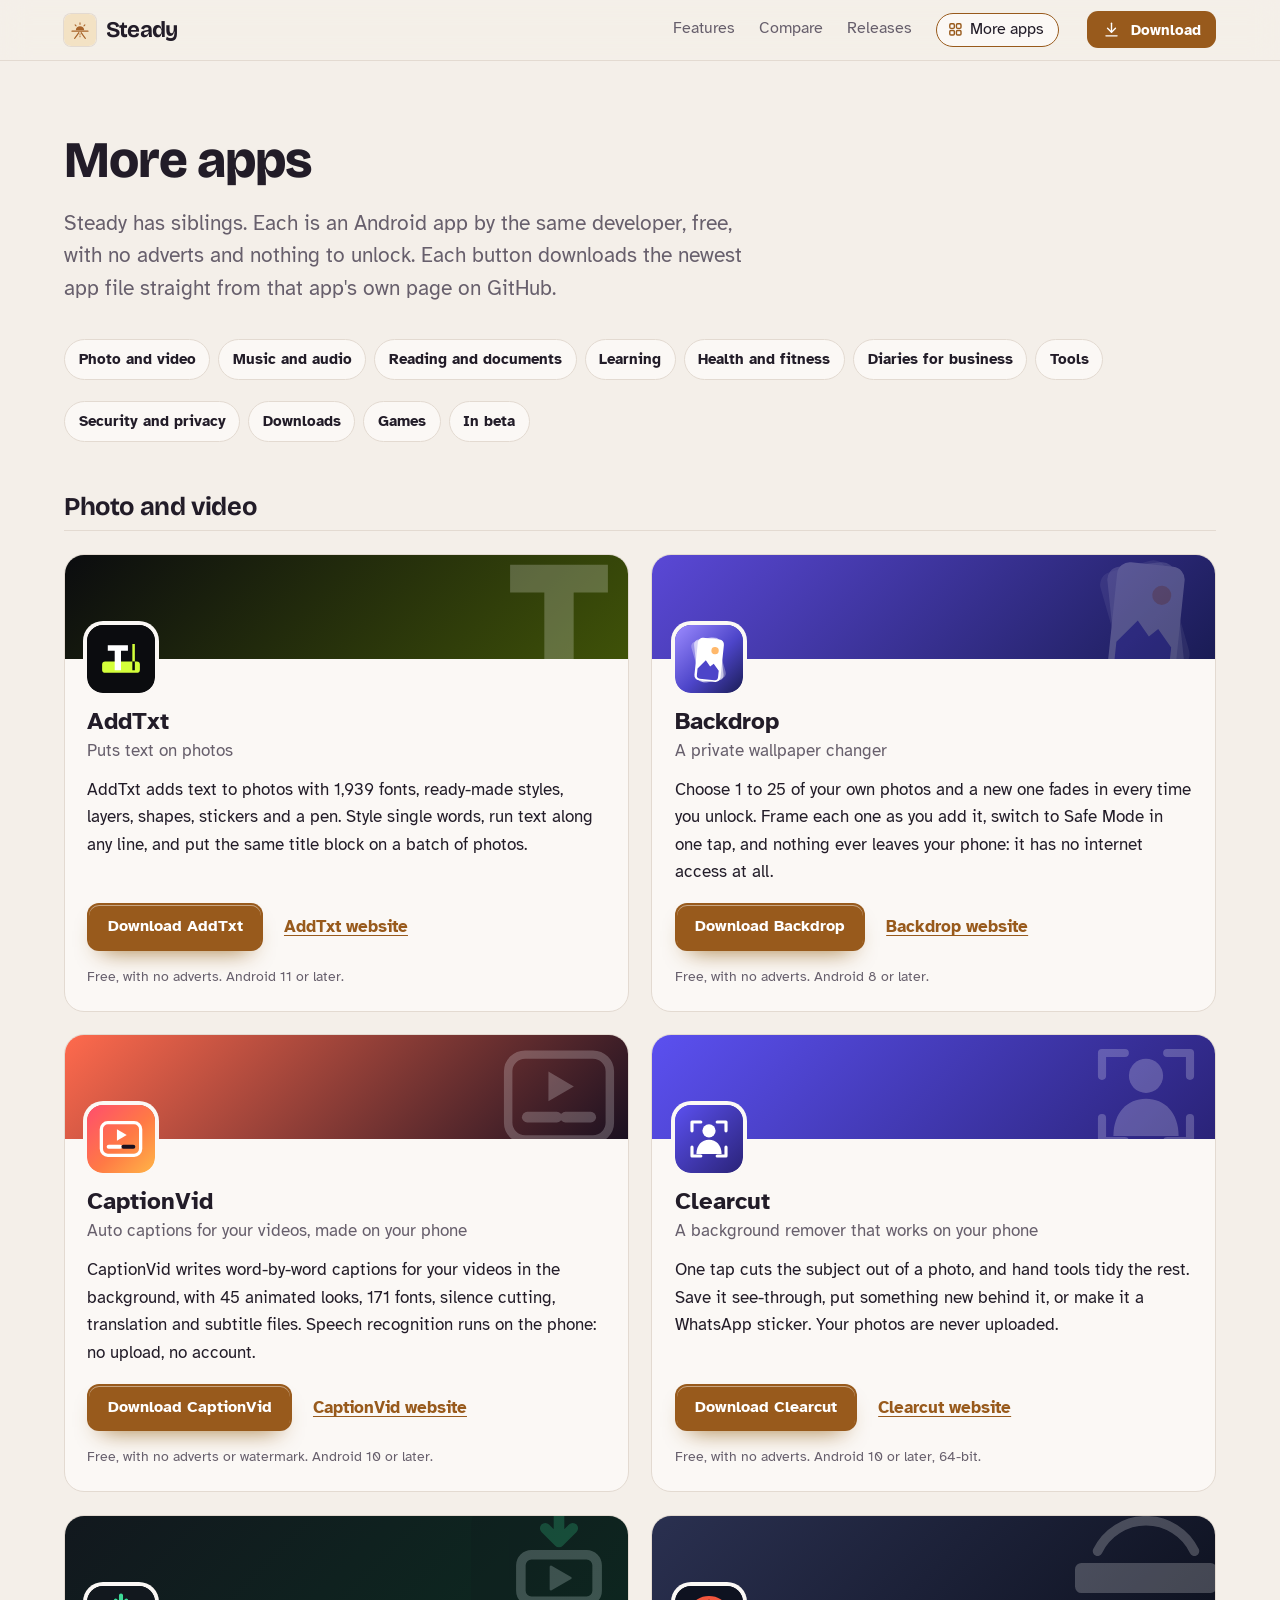
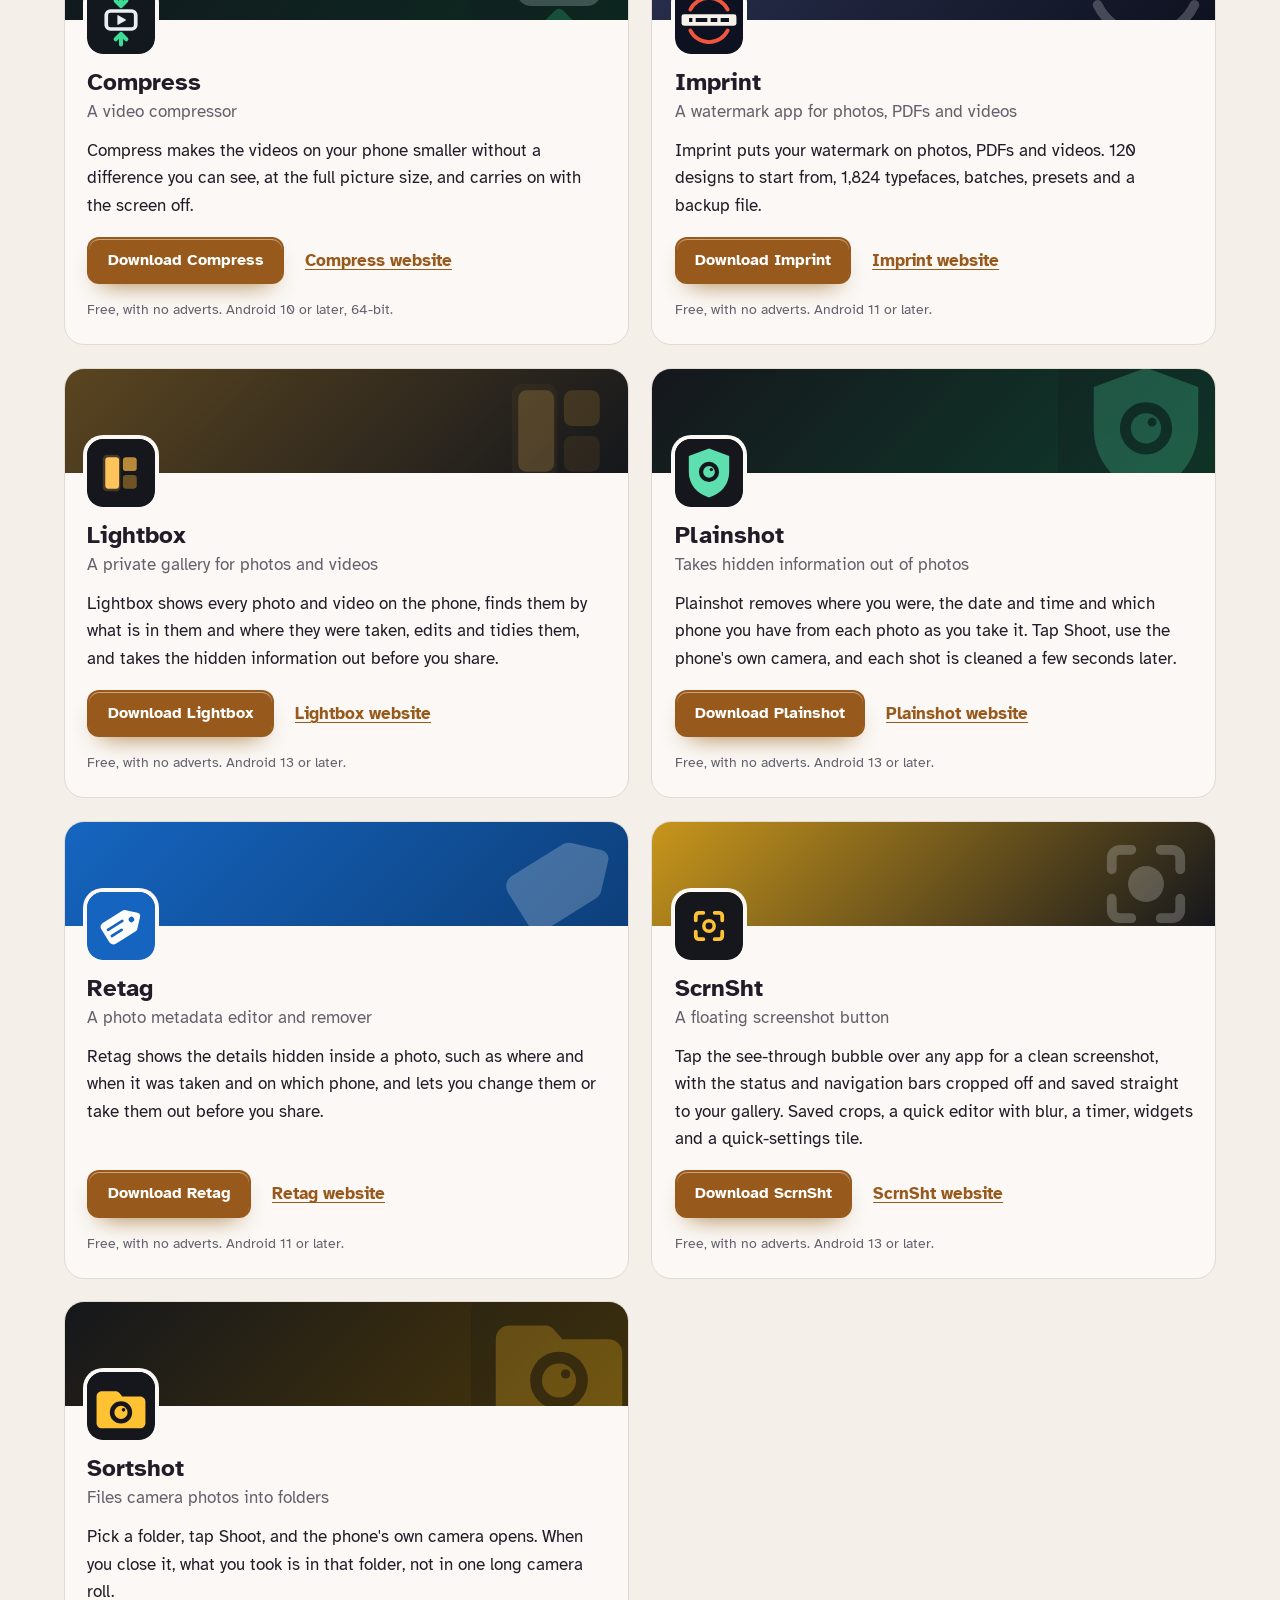
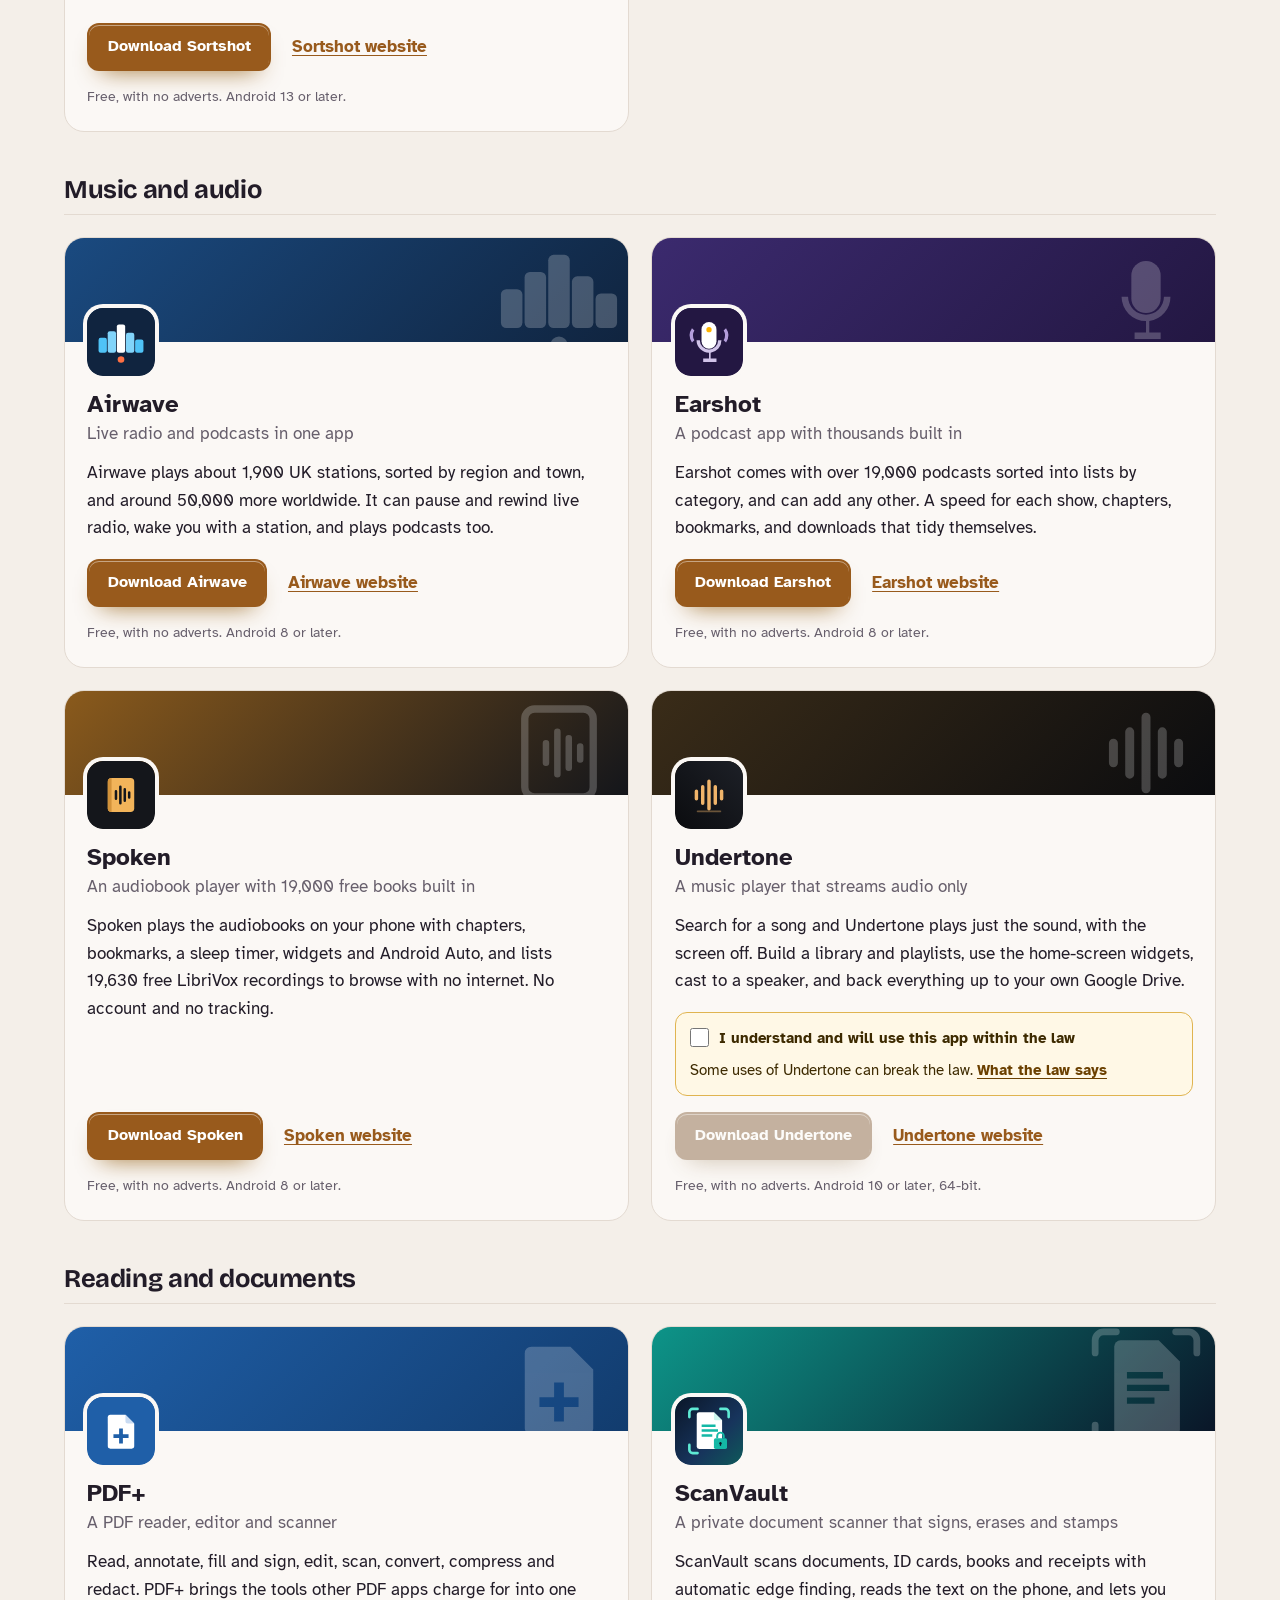
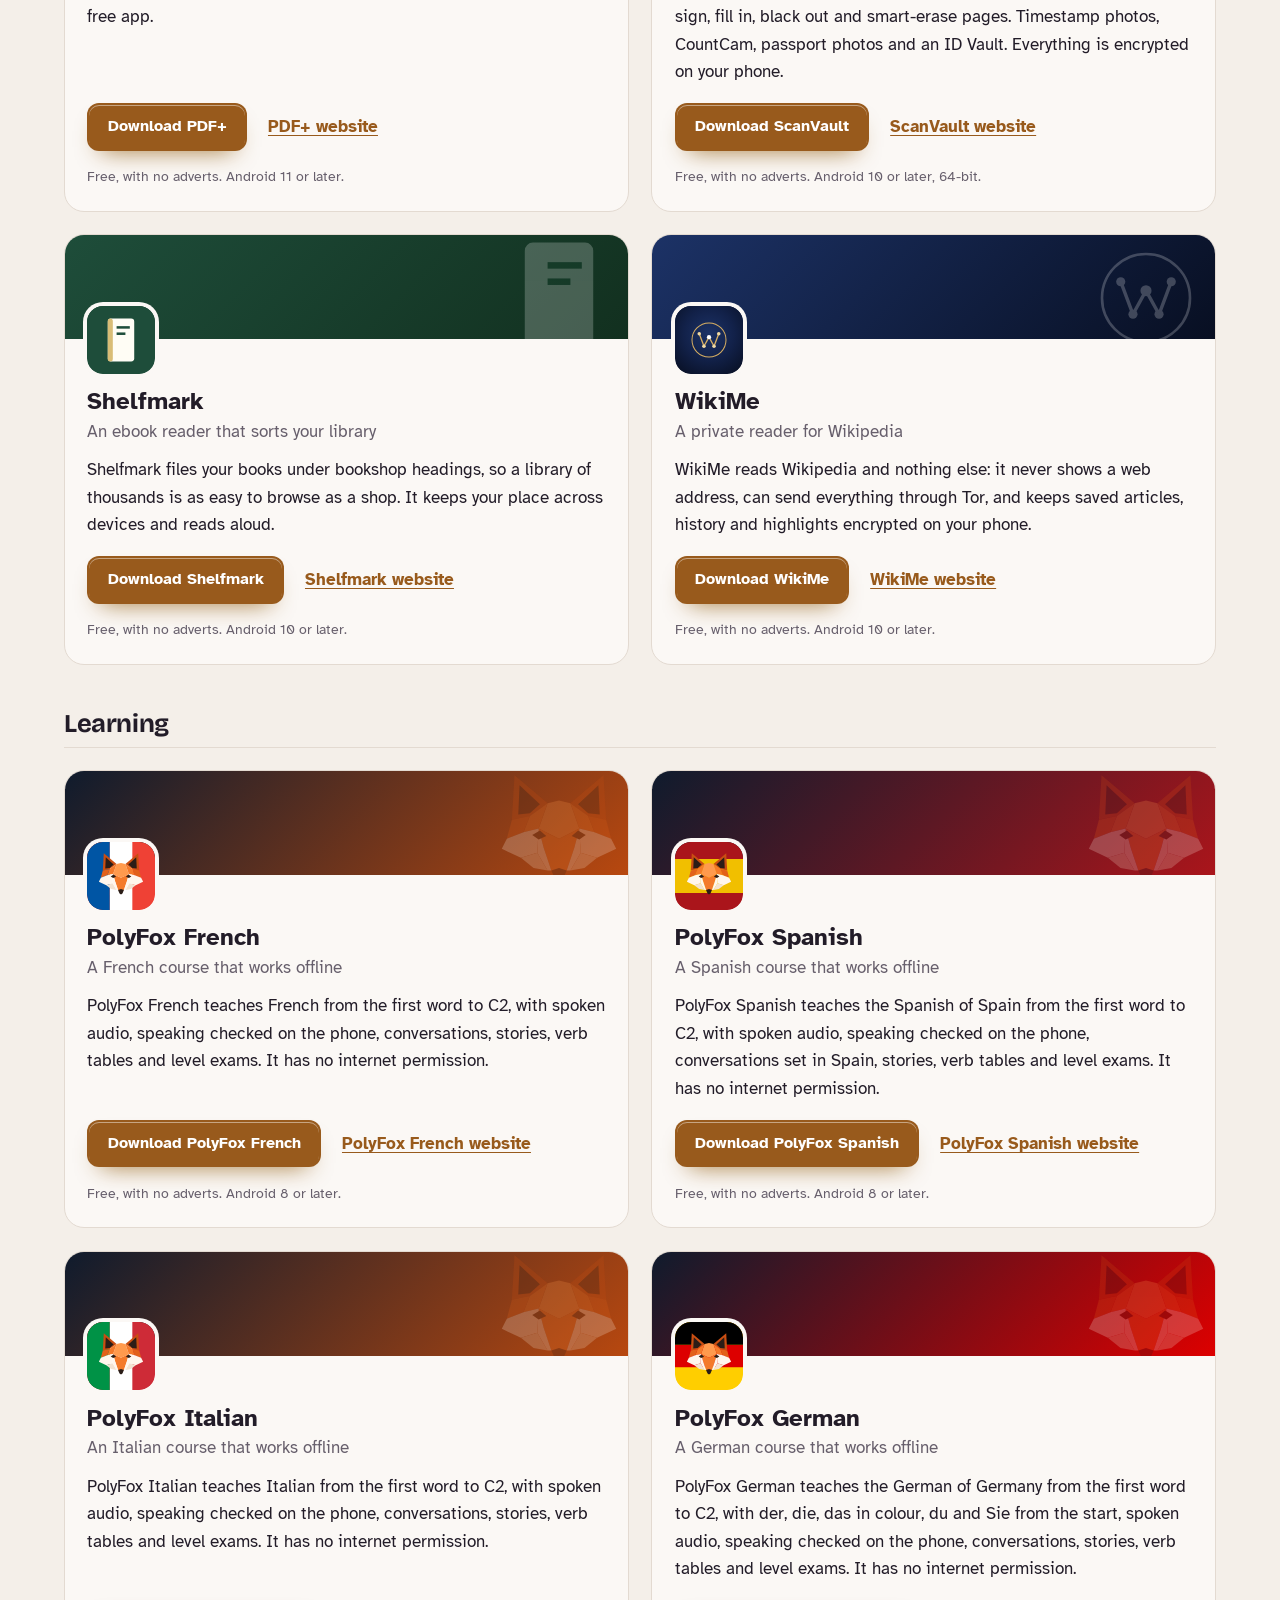
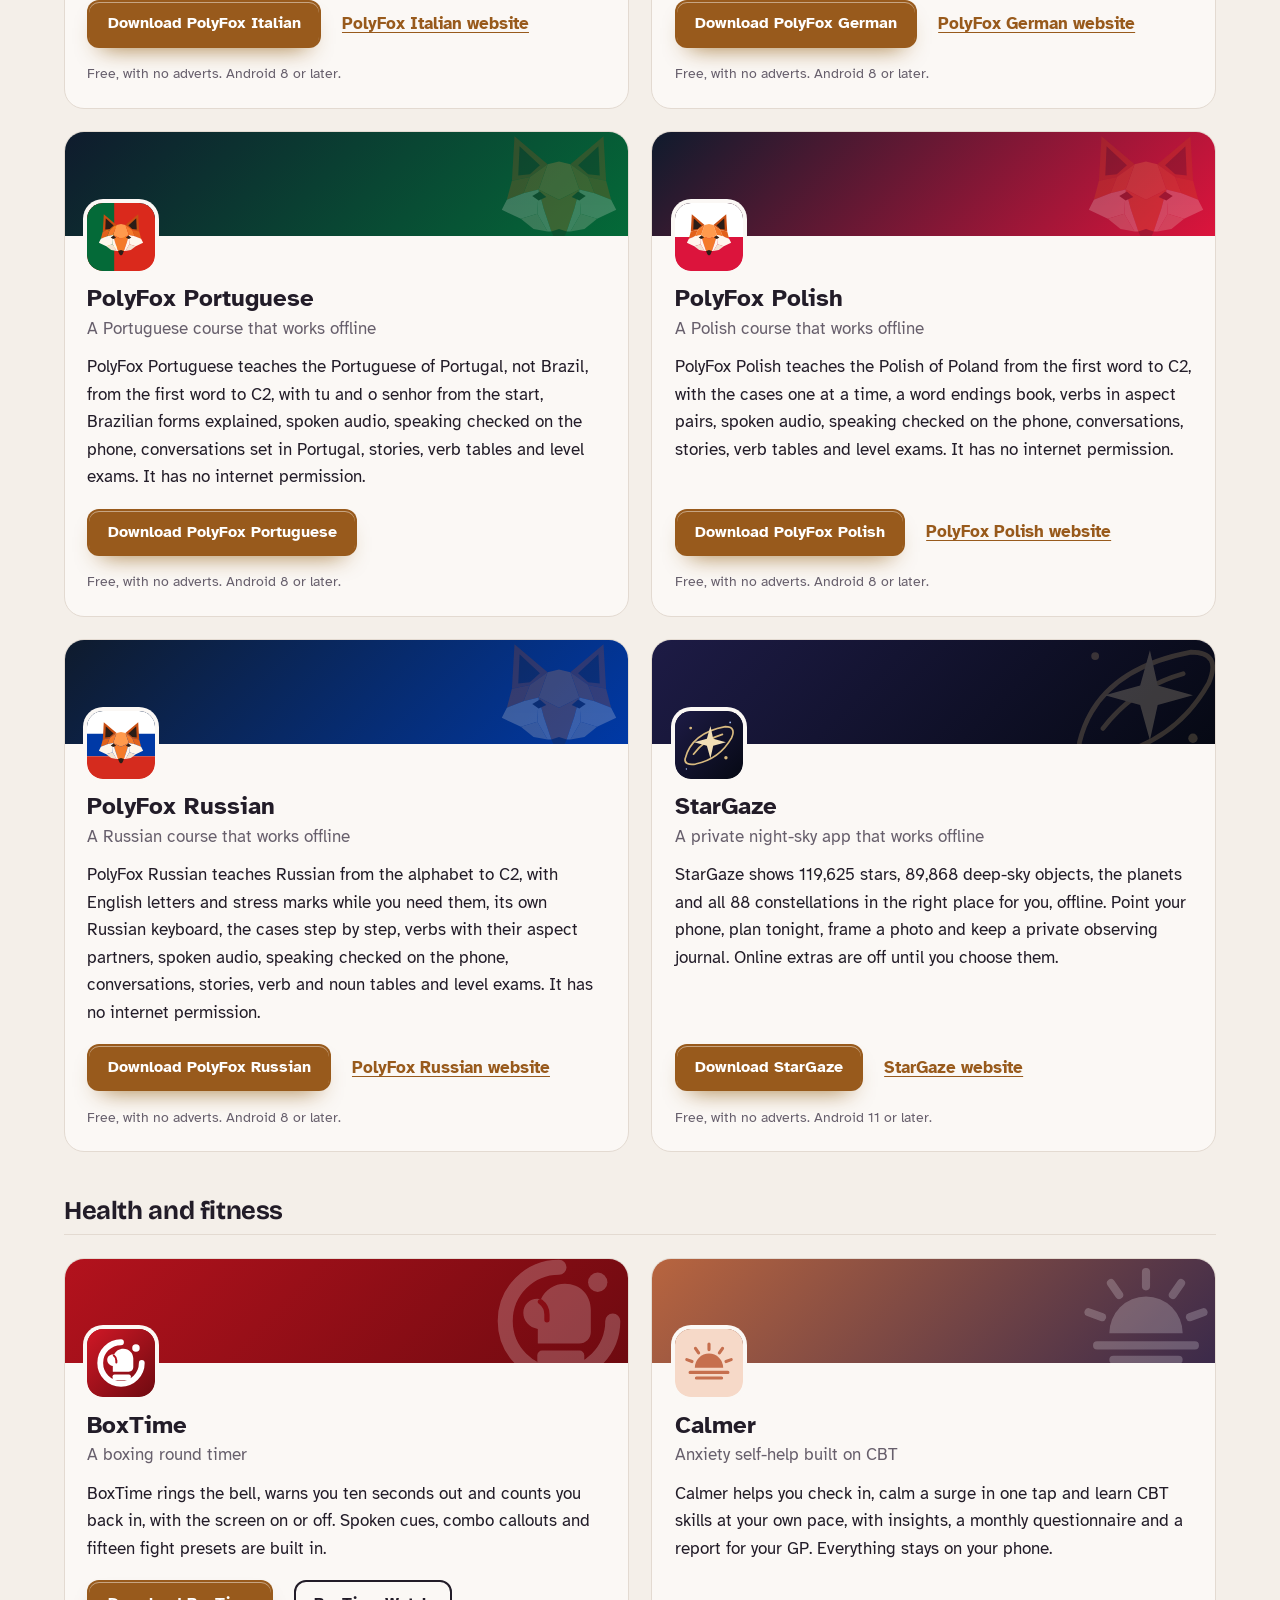
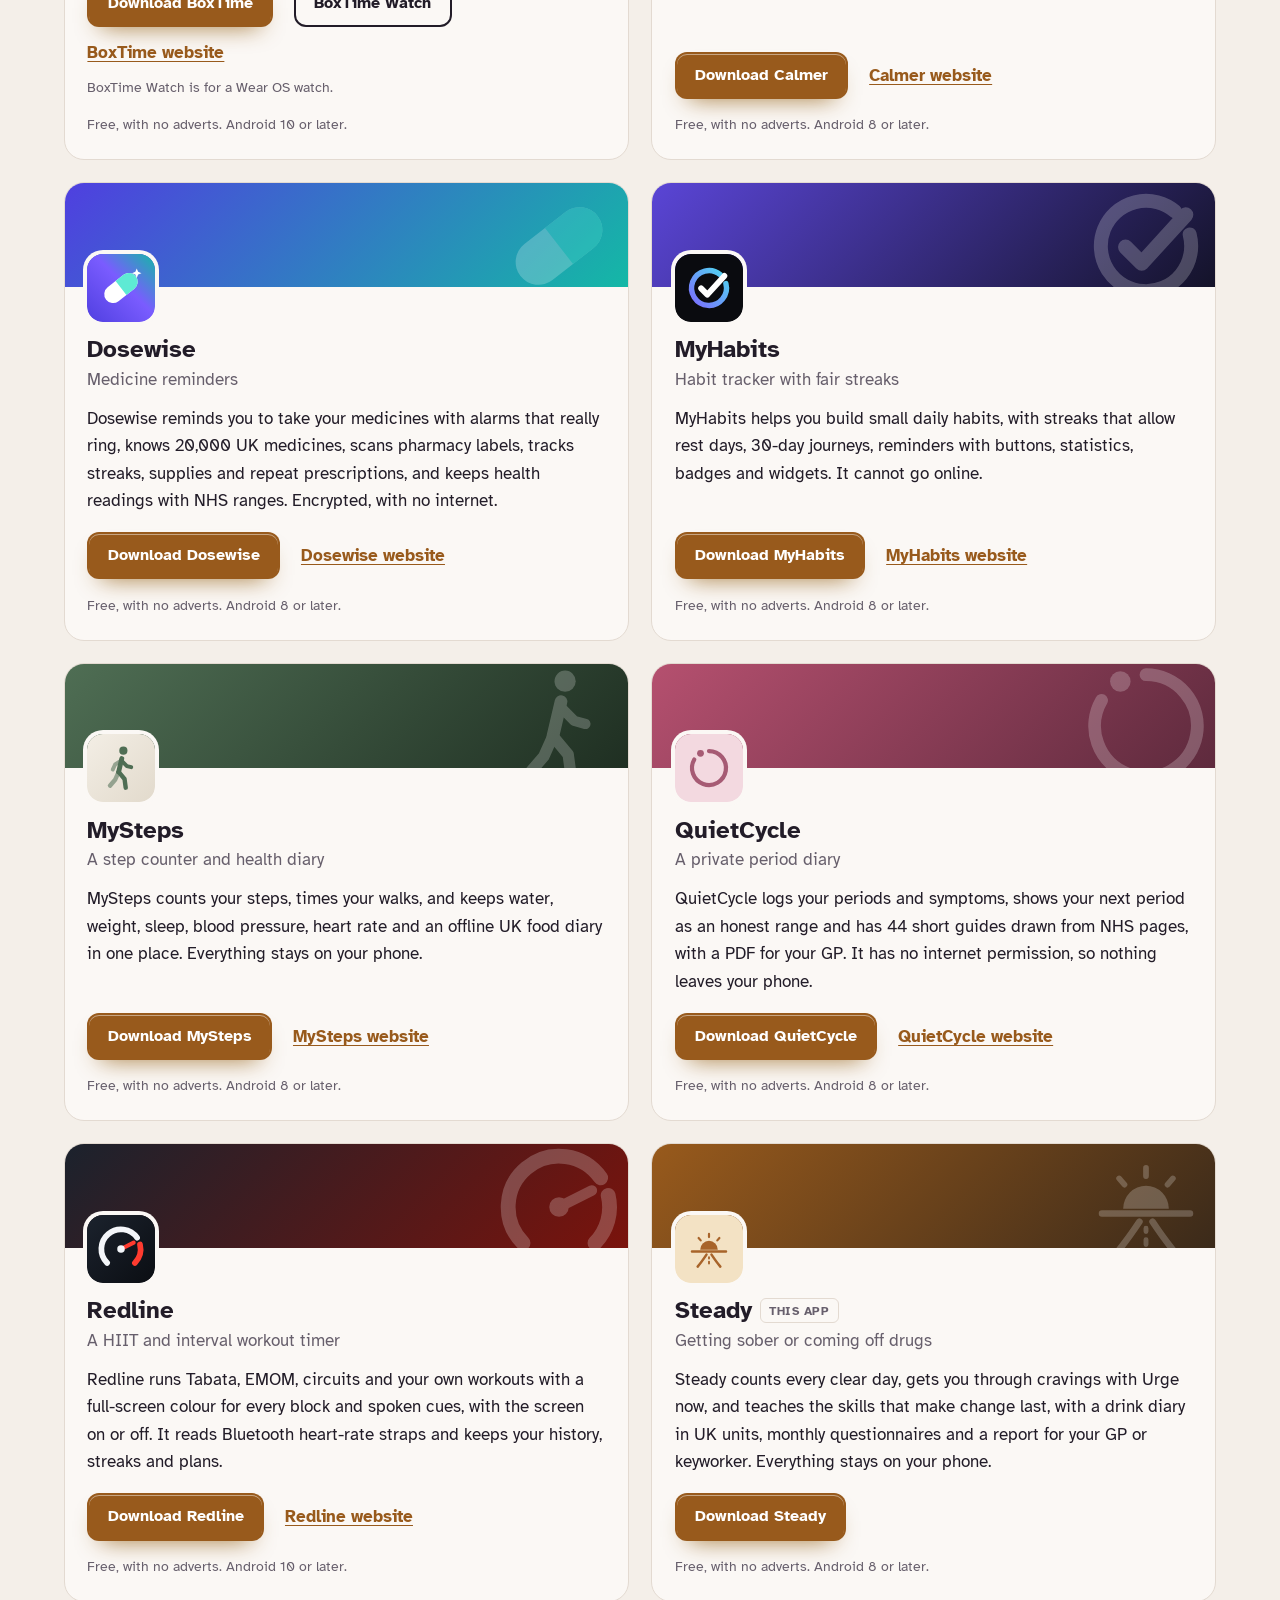
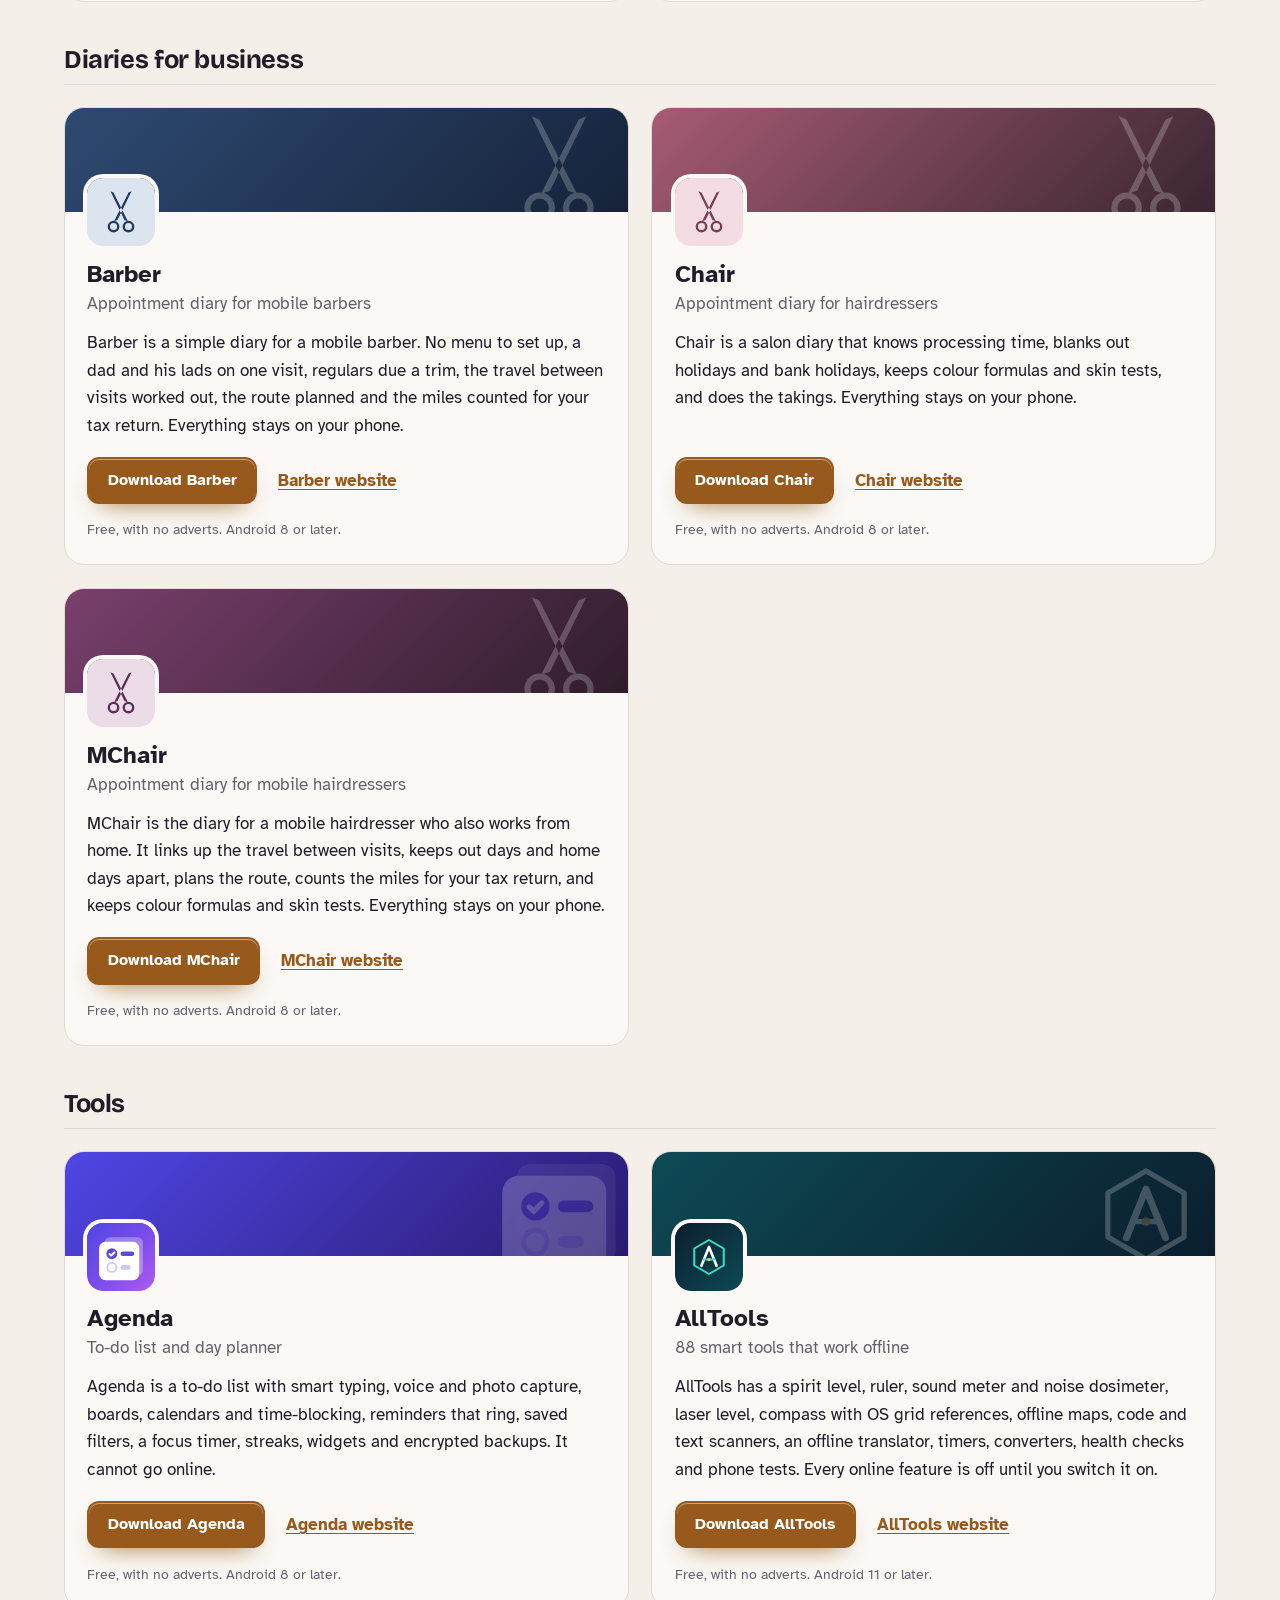
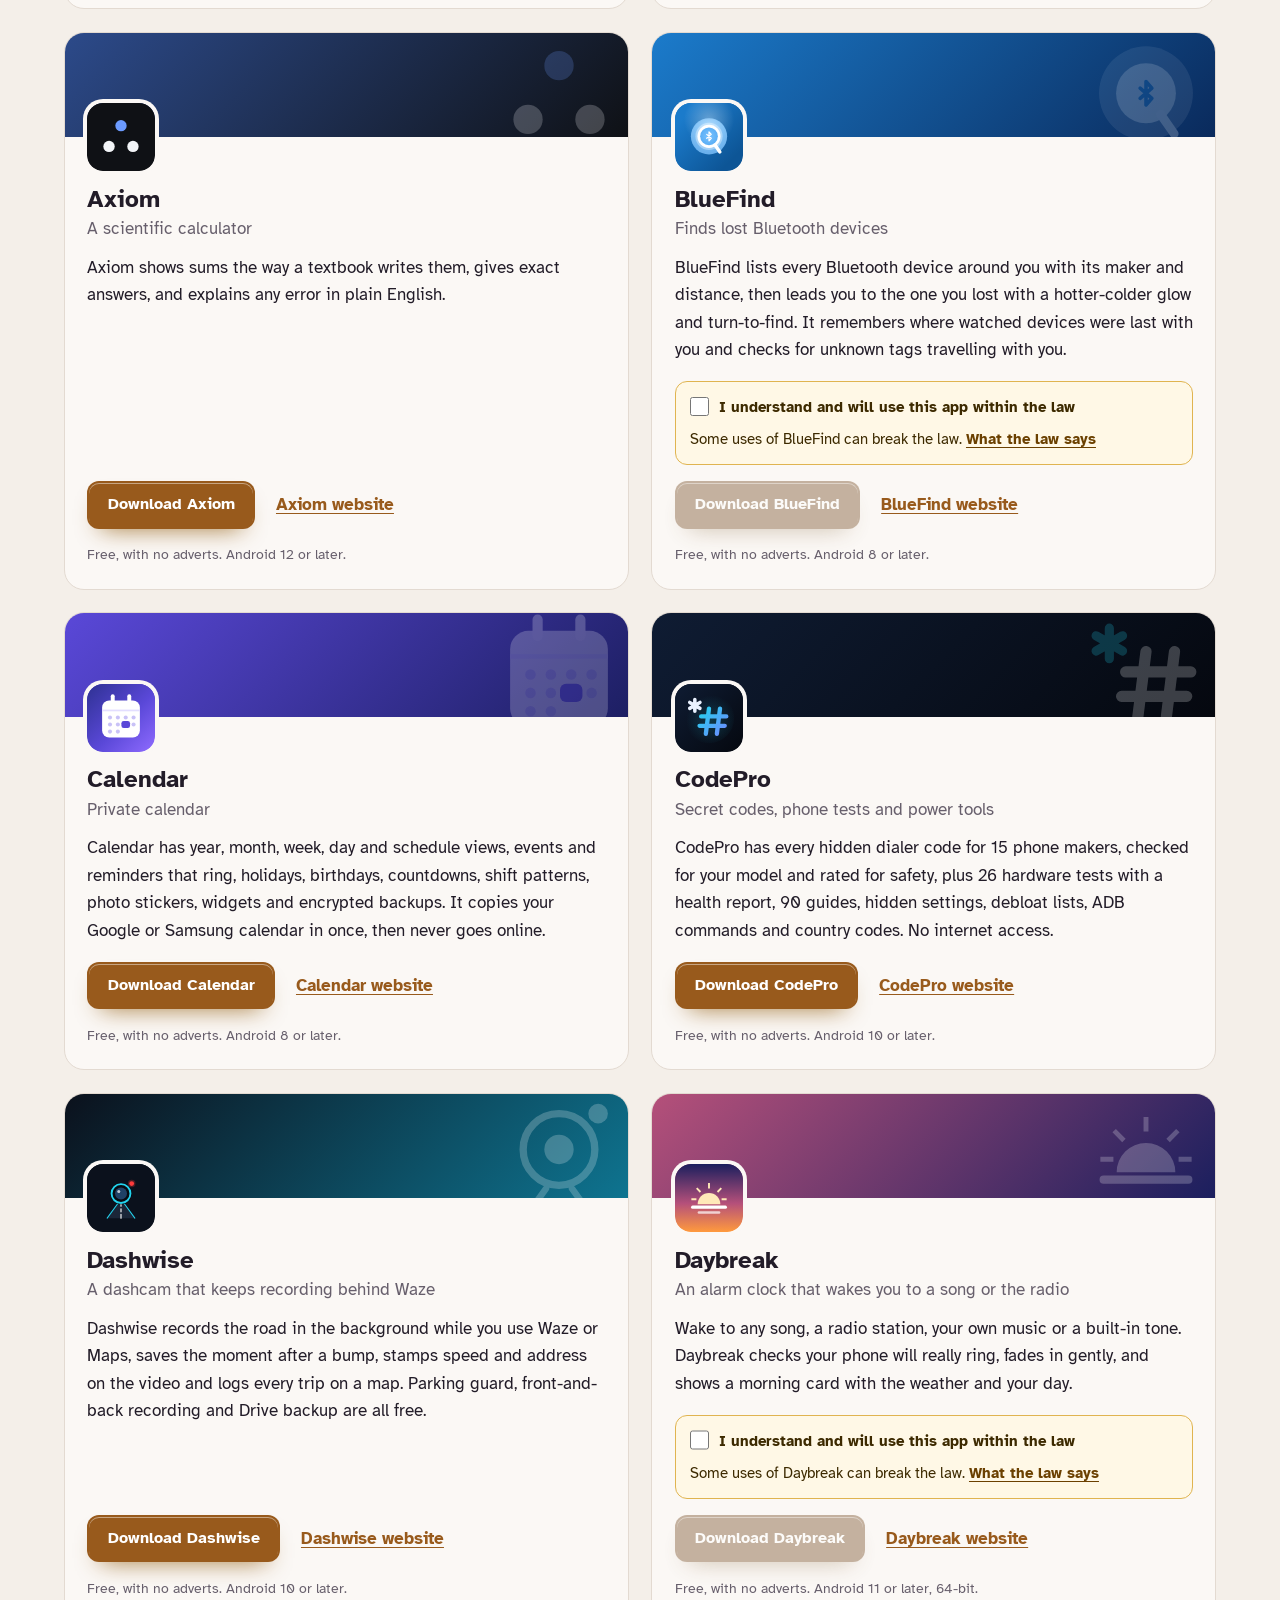
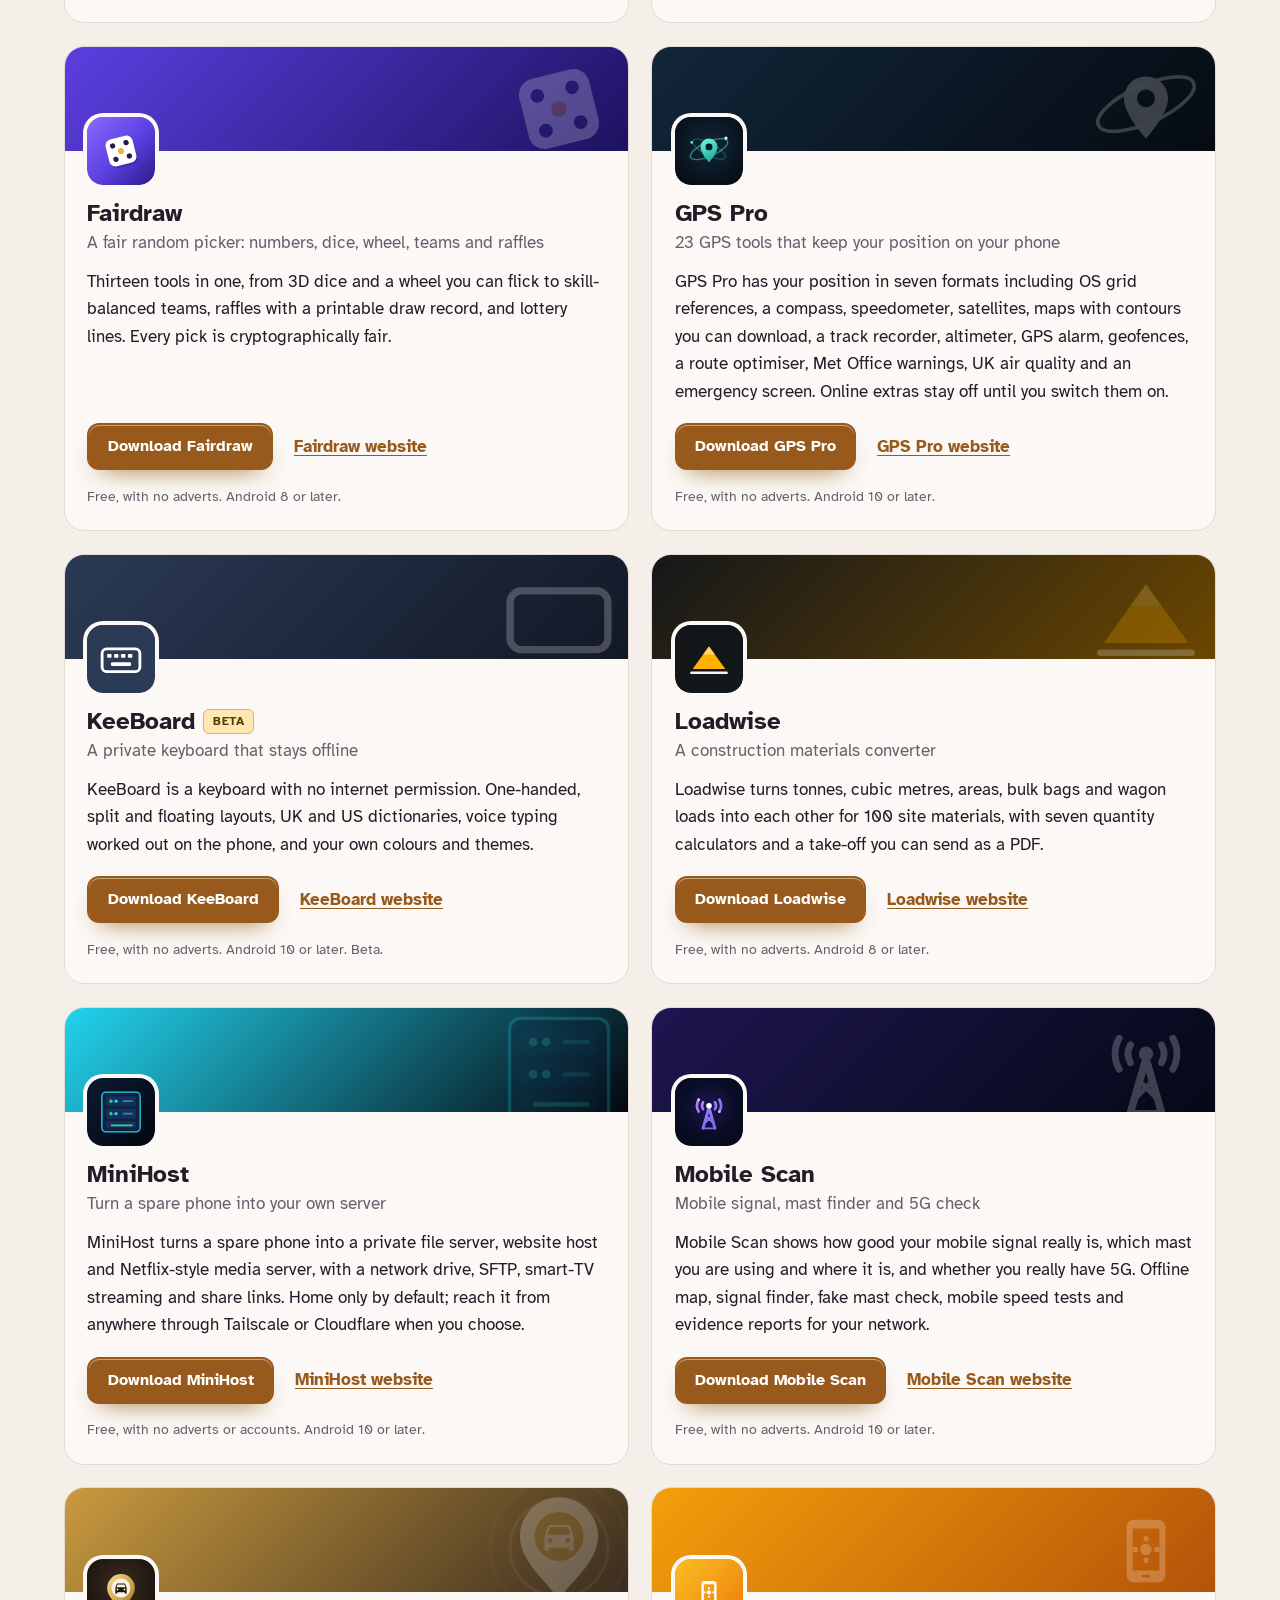
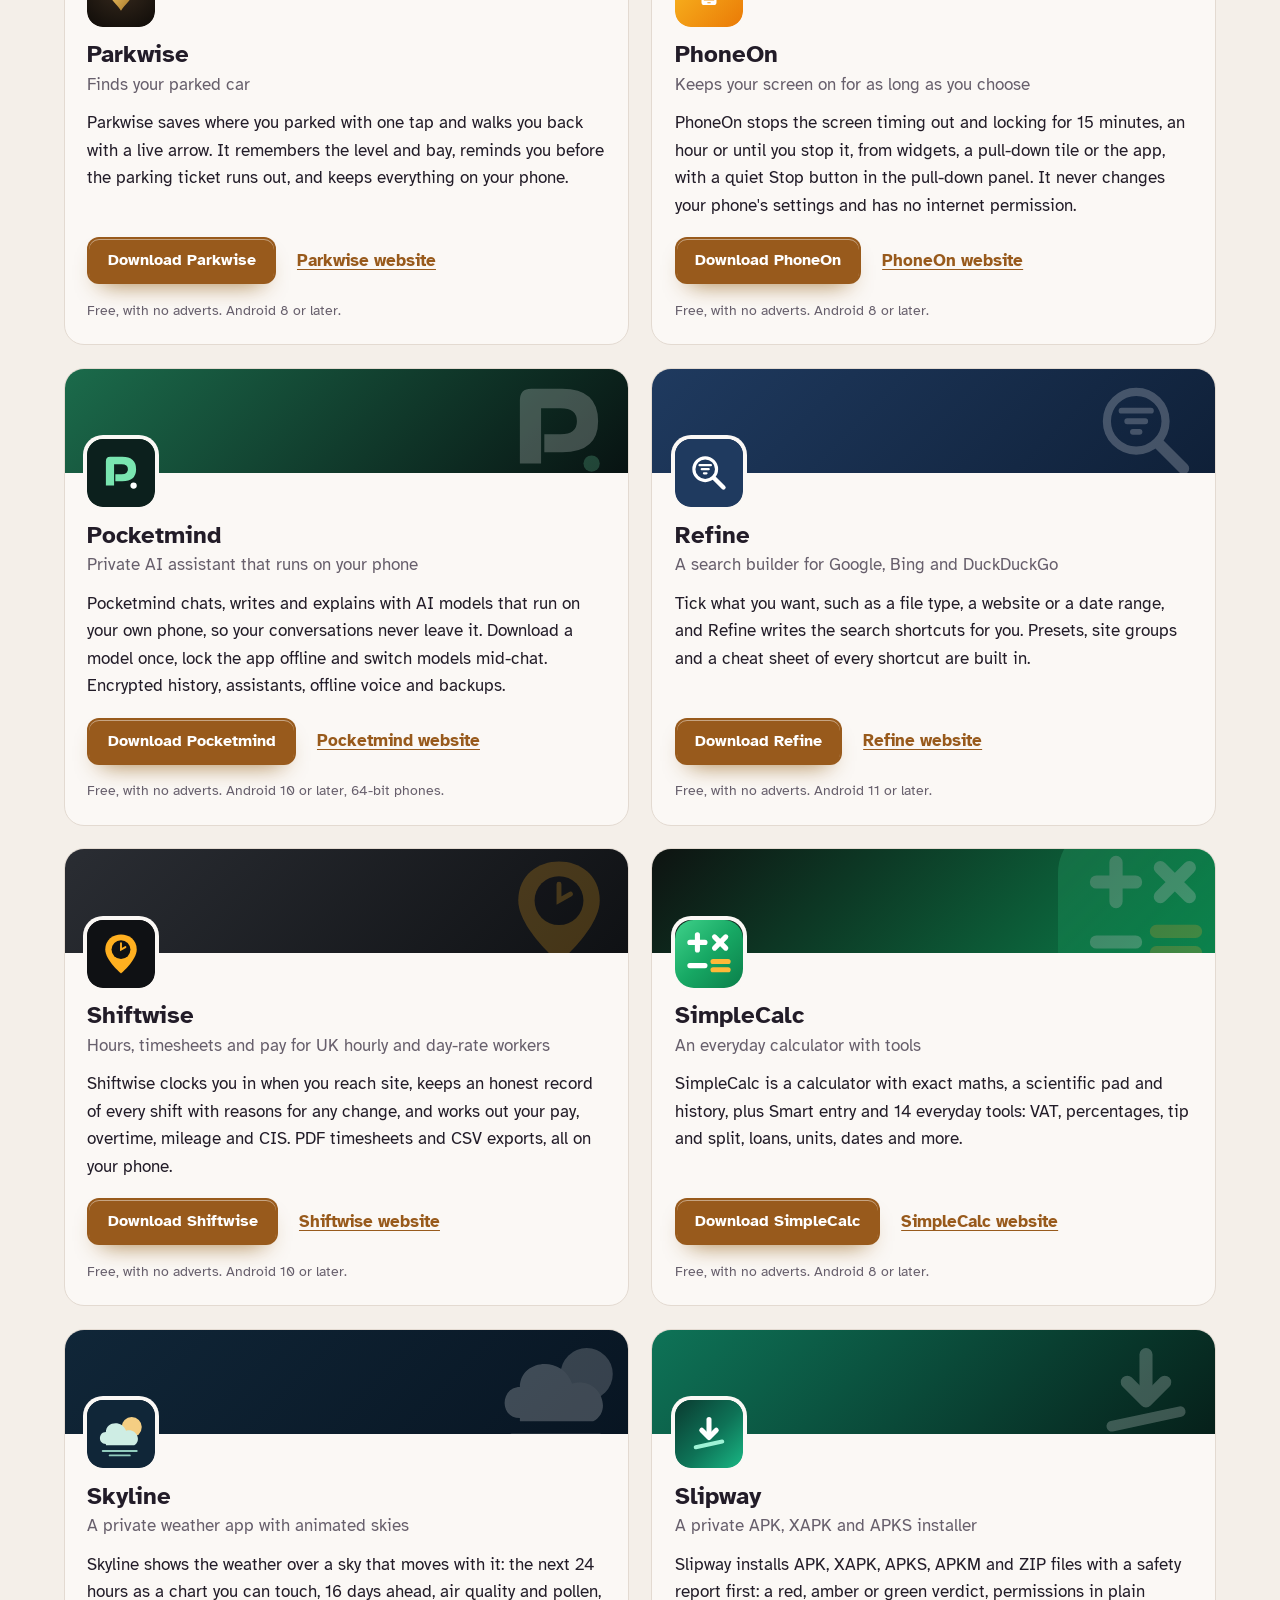
==== commit 6e606fd5: "More apps: add AllTools" ====
--- a/more-apps.html
+++ b/more-apps.html
@@ -4,7 +4,7 @@
 <meta charset="utf-8">
 <meta name="viewport" content="width=device-width, initial-scale=1">
 <title>More free Android apps from the maker of Steady</title>
-<meta name="description" content="All 93 free Android apps from the maker of Steady, in one list by category, each with its download and a link to its website.">
+<meta name="description" content="All 94 free Android apps from the maker of Steady, in one list by category, each with its download and a link to its website.">
 <meta name="author" content="Jonathan Jackson">
 <link rel="canonical" href="https://customgpter.github.io/steady/more-apps.html">
 <meta name="theme-color" content="#f4efe9" media="(prefers-color-scheme: light)">
@@ -12,7 +12,7 @@
 <meta property="og:type" content="website">
 <meta property="og:site_name" content="Steady">
 <meta property="og:title" content="More free Android apps from the maker of Steady">
-<meta property="og:description" content="All 93 free Android apps from the maker of Steady, in one list by category, each with its download and a link to its website.">
+<meta property="og:description" content="All 94 free Android apps from the maker of Steady, in one list by category, each with its download and a link to its website.">
 <meta property="og:url" content="https://customgpter.github.io/steady/more-apps.html">
 <meta property="og:image" content="https://customgpter.github.io/steady/assets/og.png">
 <meta property="og:image:width" content="1200">
@@ -26,7 +26,7 @@
 <link rel="preload" href="./assets/fonts/atkinson-hyperlegible-latin-400-normal.woff2" as="font" type="font/woff2" crossorigin>
 <link rel="stylesheet" href="./assets/site.css?v=1">
 <link rel="stylesheet" href="./assets/house.css?v=1">
-<script type="application/ld+json">{"@context":"https://schema.org","@type":"ItemList","name":"Apps from the maker of Steady","url":"https://customgpter.github.io/steady/more-apps.html","itemListElement":[{"@type":"ListItem","position":1,"name":"AddTxt","url":"https://customgpter.github.io/addtxt/"},{"@type":"ListItem","position":2,"name":"Backdrop","url":"https://customgpter.github.io/backdrop/"},{"@type":"ListItem","position":3,"name":"CaptionVid","url":"https://customgpter.github.io/captionvid/"},{"@type":"ListItem","position":4,"name":"Clearcut","url":"https://customgpter.github.io/clearcut/"},{"@type":"ListItem","position":5,"name":"Compress","url":"https://customgpter.github.io/compress/"},{"@type":"ListItem","position":6,"name":"Imprint","url":"https://customgpter.github.io/imprint/"},{"@type":"ListItem","position":7,"name":"Lightbox","url":"https://customgpter.github.io/lightbox/"},{"@type":"ListItem","position":8,"name":"Plainshot","url":"https://customgpter.github.io/plainshot/"},{"@type":"ListItem","position":9,"name":"Retag","url":"https://customgpter.github.io/retag/"},{"@type":"ListItem","position":10,"name":"ScrnSht","url":"https://customgpter.github.io/scrnsht/"},{"@type":"ListItem","position":11,"name":"Sortshot","url":"https://customgpter.github.io/sortshot/"},{"@type":"ListItem","position":12,"name":"Airwave","url":"https://customgpter.github.io/airwave/"},{"@type":"ListItem","position":13,"name":"Earshot","url":"https://customgpter.github.io/earshot/"},{"@type":"ListItem","position":14,"name":"Spoken","url":"https://customgpter.github.io/spoken/"},{"@type":"ListItem","position":15,"name":"Undertone","url":"https://customgpter.github.io/undertone/"},{"@type":"ListItem","position":16,"name":"PDF+","url":"https://customgpter.github.io/pdfplus/"},{"@type":"ListItem","position":17,"name":"ScanVault","url":"https://customgpter.github.io/scanvault/"},{"@type":"ListItem","position":18,"name":"Shelfmark","url":"https://customgpter.github.io/shelfmark/"},{"@type":"ListItem","position":19,"name":"WikiMe","url":"https://customgpter.github.io/wikime/"},{"@type":"ListItem","position":20,"name":"PolyFox French","url":"https://customgpter.github.io/polyfox/"},{"@type":"ListItem","position":21,"name":"PolyFox German","url":"https://customgpter.github.io/polyfox-german/"},{"@type":"ListItem","position":22,"name":"PolyFox Polish","url":"https://customgpter.github.io/polyfox-polish/"},{"@type":"ListItem","position":23,"name":"PolyFox Russian","url":"https://customgpter.github.io/polyfox-russian/"},{"@type":"ListItem","position":24,"name":"StarGaze","url":"https://customgpter.github.io/stargaze/"},{"@type":"ListItem","position":25,"name":"BoxTime","url":"https://customgpter.github.io/boxtime/"},{"@type":"ListItem","position":26,"name":"Calmer","url":"https://customgpter.github.io/calmer/"},{"@type":"ListItem","position":27,"name":"Dosewise","url":"https://customgpter.github.io/dosewise/"},{"@type":"ListItem","position":28,"name":"MyHabits","url":"https://customgpter.github.io/myhabits/"},{"@type":"ListItem","position":29,"name":"MySteps","url":"https://customgpter.github.io/mysteps/"},{"@type":"ListItem","position":30,"name":"QuietCycle","url":"https://customgpter.github.io/quietcycle/"},{"@type":"ListItem","position":31,"name":"Redline","url":"https://customgpter.github.io/redline/"},{"@type":"ListItem","position":32,"name":"Steady","url":"https://customgpter.github.io/steady/"},{"@type":"ListItem","position":33,"name":"Barber","url":"https://customgpter.github.io/barber/"},{"@type":"ListItem","position":34,"name":"Chair","url":"https://customgpter.github.io/chair/"},{"@type":"ListItem","position":35,"name":"MChair","url":"https://customgpter.github.io/mchair/"},{"@type":"ListItem","position":36,"name":"Agenda","url":"https://customgpter.github.io/agenda/"},{"@type":"ListItem","position":37,"name":"Axiom","url":"https://customgpter.github.io/axiom/"},{"@type":"ListItem","position":38,"name":"BlueFind","url":"https://customgpter.github.io/bluefind/"},{"@type":"ListItem","position":39,"name":"Calendar","url":"https://customgpter.github.io/calendar/"},{"@type":"ListItem","position":40,"name":"CodePro","url":"https://customgpter.github.io/codepro/"},{"@type":"ListItem","position":41,"name":"Dashwise","url":"https://customgpter.github.io/dashwise/"},{"@type":"ListItem","position":42,"name":"Daybreak","url":"https://customgpter.github.io/daybreak/"},{"@type":"ListItem","position":43,"name":"Fairdraw","url":"https://customgpter.github.io/fairdraw/"},{"@type":"ListItem","position":44,"name":"GPS Pro","url":"https://customgpter.github.io/gpspro/"},{"@type":"ListItem","position":45,"name":"KeeBoard","url":"https://customgpter.github.io/keeboard/"},{"@type":"ListItem","position":46,"name":"Loadwise","url":"https://customgpter.github.io/loadwise/"},{"@type":"ListItem","position":47,"name":"MiniHost","url":"https://customgpter.github.io/minihost/"},{"@type":"ListItem","position":48,"name":"Mobile Scan","url":"https://customgpter.github.io/mobilescan/"},{"@type":"ListItem","position":49,"name":"Parkwise","url":"https://customgpter.github.io/parkwise/"},{"@type":"ListItem","position":50,"name":"Pocketmind","url":"https://customgpter.github.io/pocketmind/"},{"@type":"ListItem","position":51,"name":"Refine","url":"https://customgpter.github.io/refine/"},{"@type":"ListItem","position":52,"name":"Shiftwise","url":"https://customgpter.github.io/shiftwise/"},{"@type":"ListItem","position":53,"name":"SimpleCalc","url":"https://customgpter.github.io/simplecalc/"},{"@type":"ListItem","position":54,"name":"Skyline","url":"https://customgpter.github.io/skyline/"},{"@type":"ListItem","position":55,"name":"Slipway","url":"https://customgpter.github.io/slipway/"},{"@type":"ListItem","position":56,"name":"Tagger","url":"https://customgpter.github.io/tagger/"},{"@type":"ListItem","position":57,"name":"TotalClean","url":"https://customgpter.github.io/totalclean/"},{"@type":"ListItem","position":58,"name":"TVLink","url":"https://customgpter.github.io/tvlink/"},{"@type":"ListItem","position":59,"name":"Unbox","url":"https://customgpter.github.io/unbox/"},{"@type":"ListItem","position":60,"name":"WhatsKeep","url":"https://customgpter.github.io/whatskeep/"},{"@type":"ListItem","position":61,"name":"WiFi Scan","url":"https://customgpter.github.io/wifiscan/"},{"@type":"ListItem","position":62,"name":"Auditly","url":"https://customgpter.github.io/auditly/"},{"@type":"ListItem","position":63,"name":"Backchannel","url":"https://customgpter.github.io/backchannel/"},{"@type":"ListItem","position":64,"name":"ENotes","url":"https://customgpter.github.io/enotes/"},{"@type":"ListItem","position":65,"name":"FindMe","url":"https://customgpter.github.io/findme/"},{"@type":"ListItem","position":66,"name":"iLock","url":"https://customgpter.github.io/ilock/"},{"@type":"ListItem","position":67,"name":"ImSafe","url":"https://customgpter.github.io/imsafe/"},{"@type":"ListItem","position":68,"name":"IShred","url":"https://customgpter.github.io/ishred/"},{"@type":"ListItem","position":69,"name":"LockBox","url":"https://customgpter.github.io/lockbox/"},{"@type":"ListItem","position":70,"name":"PassVault","url":"https://customgpter.github.io/passvault/"},{"@type":"ListItem","position":71,"name":"SpyFind","url":"https://customgpter.github.io/spyfind/"},{"@type":"ListItem","position":72,"name":"TextWipe","url":"https://customgpter.github.io/textwipe/"},{"@type":"ListItem","position":73,"name":"Tracewire","url":"https://customgpter.github.io/tracewire/"},{"@type":"ListItem","position":74,"name":"Vigil","url":"https://customgpter.github.io/vigil/"},{"@type":"ListItem","position":75,"name":"Grab","url":"https://customgpter.github.io/grab/"},{"@type":"ListItem","position":76,"name":"Swarm","url":"https://customgpter.github.io/swarm/"},{"@type":"ListItem","position":77,"name":"Plane Games","url":"https://customgpter.github.io/plane-games/"},{"@type":"ListItem","position":78,"name":"Ninefold","url":"https://customgpter.github.io/ninefold/"},{"@type":"ListItem","position":79,"name":"Cubewise","url":"https://customgpter.github.io/cubewise/"},{"@type":"ListItem","position":80,"name":"Tilewise","url":"https://customgpter.github.io/tilewise/"},{"@type":"ListItem","position":81,"name":"Letterwise","url":"https://customgpter.github.io/letterwise/"},{"@type":"ListItem","position":82,"name":"Kingside","url":"https://customgpter.github.io/kingside/"},{"@type":"ListItem","position":83,"name":"Deckhand","url":"https://customgpter.github.io/deckhand/"},{"@type":"ListItem","position":84,"name":"SNESForge","url":"https://customgpter.github.io/snesforge/"},{"@type":"ListItem","position":85,"name":"Fame Boy","url":"https://customgpter.github.io/fameboy/"},{"@type":"ListItem","position":86,"name":"PSPPro","url":"https://customgpter.github.io/psppro/"},{"@type":"ListItem","position":87,"name":"MegaGen","url":"https://customgpter.github.io/megagen/"},{"@type":"ListItem","position":88,"name":"QVR","url":"https://customgpter.github.io/qvr/"},{"@type":"ListItem","position":89,"name":"QVR Watch","url":"https://customgpter.github.io/qvr-watch/"},{"@type":"ListItem","position":90,"name":"QVRLite","url":"https://customgpter.github.io/qvrlite/"},{"@type":"ListItem","position":91,"name":"Onionz","url":"https://customgpter.github.io/onionz/"},{"@type":"ListItem","position":92,"name":"OnionzWeb","url":"https://customgpter.github.io/onionzweb/"}]}</script>
+<script type="application/ld+json">{"@context":"https://schema.org","@type":"ItemList","name":"Apps from the maker of Steady","url":"https://customgpter.github.io/steady/more-apps.html","itemListElement":[{"@type":"ListItem","position":1,"name":"AddTxt","url":"https://customgpter.github.io/addtxt/"},{"@type":"ListItem","position":2,"name":"Backdrop","url":"https://customgpter.github.io/backdrop/"},{"@type":"ListItem","position":3,"name":"CaptionVid","url":"https://customgpter.github.io/captionvid/"},{"@type":"ListItem","position":4,"name":"Clearcut","url":"https://customgpter.github.io/clearcut/"},{"@type":"ListItem","position":5,"name":"Compress","url":"https://customgpter.github.io/compress/"},{"@type":"ListItem","position":6,"name":"Imprint","url":"https://customgpter.github.io/imprint/"},{"@type":"ListItem","position":7,"name":"Lightbox","url":"https://customgpter.github.io/lightbox/"},{"@type":"ListItem","position":8,"name":"Plainshot","url":"https://customgpter.github.io/plainshot/"},{"@type":"ListItem","position":9,"name":"Retag","url":"https://customgpter.github.io/retag/"},{"@type":"ListItem","position":10,"name":"ScrnSht","url":"https://customgpter.github.io/scrnsht/"},{"@type":"ListItem","position":11,"name":"Sortshot","url":"https://customgpter.github.io/sortshot/"},{"@type":"ListItem","position":12,"name":"Airwave","url":"https://customgpter.github.io/airwave/"},{"@type":"ListItem","position":13,"name":"Earshot","url":"https://customgpter.github.io/earshot/"},{"@type":"ListItem","position":14,"name":"Spoken","url":"https://customgpter.github.io/spoken/"},{"@type":"ListItem","position":15,"name":"Undertone","url":"https://customgpter.github.io/undertone/"},{"@type":"ListItem","position":16,"name":"PDF+","url":"https://customgpter.github.io/pdfplus/"},{"@type":"ListItem","position":17,"name":"ScanVault","url":"https://customgpter.github.io/scanvault/"},{"@type":"ListItem","position":18,"name":"Shelfmark","url":"https://customgpter.github.io/shelfmark/"},{"@type":"ListItem","position":19,"name":"WikiMe","url":"https://customgpter.github.io/wikime/"},{"@type":"ListItem","position":20,"name":"PolyFox French","url":"https://customgpter.github.io/polyfox/"},{"@type":"ListItem","position":21,"name":"PolyFox German","url":"https://customgpter.github.io/polyfox-german/"},{"@type":"ListItem","position":22,"name":"PolyFox Polish","url":"https://customgpter.github.io/polyfox-polish/"},{"@type":"ListItem","position":23,"name":"PolyFox Russian","url":"https://customgpter.github.io/polyfox-russian/"},{"@type":"ListItem","position":24,"name":"StarGaze","url":"https://customgpter.github.io/stargaze/"},{"@type":"ListItem","position":25,"name":"BoxTime","url":"https://customgpter.github.io/boxtime/"},{"@type":"ListItem","position":26,"name":"Calmer","url":"https://customgpter.github.io/calmer/"},{"@type":"ListItem","position":27,"name":"Dosewise","url":"https://customgpter.github.io/dosewise/"},{"@type":"ListItem","position":28,"name":"MyHabits","url":"https://customgpter.github.io/myhabits/"},{"@type":"ListItem","position":29,"name":"MySteps","url":"https://customgpter.github.io/mysteps/"},{"@type":"ListItem","position":30,"name":"QuietCycle","url":"https://customgpter.github.io/quietcycle/"},{"@type":"ListItem","position":31,"name":"Redline","url":"https://customgpter.github.io/redline/"},{"@type":"ListItem","position":32,"name":"Steady","url":"https://customgpter.github.io/steady/"},{"@type":"ListItem","position":33,"name":"Barber","url":"https://customgpter.github.io/barber/"},{"@type":"ListItem","position":34,"name":"Chair","url":"https://customgpter.github.io/chair/"},{"@type":"ListItem","position":35,"name":"MChair","url":"https://customgpter.github.io/mchair/"},{"@type":"ListItem","position":36,"name":"Agenda","url":"https://customgpter.github.io/agenda/"},{"@type":"ListItem","position":37,"name":"AllTools","url":"https://customgpter.github.io/alltools/"},{"@type":"ListItem","position":38,"name":"Axiom","url":"https://customgpter.github.io/axiom/"},{"@type":"ListItem","position":39,"name":"BlueFind","url":"https://customgpter.github.io/bluefind/"},{"@type":"ListItem","position":40,"name":"Calendar","url":"https://customgpter.github.io/calendar/"},{"@type":"ListItem","position":41,"name":"CodePro","url":"https://customgpter.github.io/codepro/"},{"@type":"ListItem","position":42,"name":"Dashwise","url":"https://customgpter.github.io/dashwise/"},{"@type":"ListItem","position":43,"name":"Daybreak","url":"https://customgpter.github.io/daybreak/"},{"@type":"ListItem","position":44,"name":"Fairdraw","url":"https://customgpter.github.io/fairdraw/"},{"@type":"ListItem","position":45,"name":"GPS Pro","url":"https://customgpter.github.io/gpspro/"},{"@type":"ListItem","position":46,"name":"KeeBoard","url":"https://customgpter.github.io/keeboard/"},{"@type":"ListItem","position":47,"name":"Loadwise","url":"https://customgpter.github.io/loadwise/"},{"@type":"ListItem","position":48,"name":"MiniHost","url":"https://customgpter.github.io/minihost/"},{"@type":"ListItem","position":49,"name":"Mobile Scan","url":"https://customgpter.github.io/mobilescan/"},{"@type":"ListItem","position":50,"name":"Parkwise","url":"https://customgpter.github.io/parkwise/"},{"@type":"ListItem","position":51,"name":"Pocketmind","url":"https://customgpter.github.io/pocketmind/"},{"@type":"ListItem","position":52,"name":"Refine","url":"https://customgpter.github.io/refine/"},{"@type":"ListItem","position":53,"name":"Shiftwise","url":"https://customgpter.github.io/shiftwise/"},{"@type":"ListItem","position":54,"name":"SimpleCalc","url":"https://customgpter.github.io/simplecalc/"},{"@type":"ListItem","position":55,"name":"Skyline","url":"https://customgpter.github.io/skyline/"},{"@type":"ListItem","position":56,"name":"Slipway","url":"https://customgpter.github.io/slipway/"},{"@type":"ListItem","position":57,"name":"Tagger","url":"https://customgpter.github.io/tagger/"},{"@type":"ListItem","position":58,"name":"TotalClean","url":"https://customgpter.github.io/totalclean/"},{"@type":"ListItem","position":59,"name":"TVLink","url":"https://customgpter.github.io/tvlink/"},{"@type":"ListItem","position":60,"name":"Unbox","url":"https://customgpter.github.io/unbox/"},{"@type":"ListItem","position":61,"name":"WhatsKeep","url":"https://customgpter.github.io/whatskeep/"},{"@type":"ListItem","position":62,"name":"WiFi Scan","url":"https://customgpter.github.io/wifiscan/"},{"@type":"ListItem","position":63,"name":"Auditly","url":"https://customgpter.github.io/auditly/"},{"@type":"ListItem","position":64,"name":"Backchannel","url":"https://customgpter.github.io/backchannel/"},{"@type":"ListItem","position":65,"name":"ENotes","url":"https://customgpter.github.io/enotes/"},{"@type":"ListItem","position":66,"name":"FindMe","url":"https://customgpter.github.io/findme/"},{"@type":"ListItem","position":67,"name":"iLock","url":"https://customgpter.github.io/ilock/"},{"@type":"ListItem","position":68,"name":"ImSafe","url":"https://customgpter.github.io/imsafe/"},{"@type":"ListItem","position":69,"name":"IShred","url":"https://customgpter.github.io/ishred/"},{"@type":"ListItem","position":70,"name":"LockBox","url":"https://customgpter.github.io/lockbox/"},{"@type":"ListItem","position":71,"name":"PassVault","url":"https://customgpter.github.io/passvault/"},{"@type":"ListItem","position":72,"name":"SpyFind","url":"https://customgpter.github.io/spyfind/"},{"@type":"ListItem","position":73,"name":"TextWipe","url":"https://customgpter.github.io/textwipe/"},{"@type":"ListItem","position":74,"name":"Tracewire","url":"https://customgpter.github.io/tracewire/"},{"@type":"ListItem","position":75,"name":"Vigil","url":"https://customgpter.github.io/vigil/"},{"@type":"ListItem","position":76,"name":"Grab","url":"https://customgpter.github.io/grab/"},{"@type":"ListItem","position":77,"name":"Swarm","url":"https://customgpter.github.io/swarm/"},{"@type":"ListItem","position":78,"name":"Plane Games","url":"https://customgpter.github.io/plane-games/"},{"@type":"ListItem","position":79,"name":"Ninefold","url":"https://customgpter.github.io/ninefold/"},{"@type":"ListItem","position":80,"name":"Cubewise","url":"https://customgpter.github.io/cubewise/"},{"@type":"ListItem","position":81,"name":"Tilewise","url":"https://customgpter.github.io/tilewise/"},{"@type":"ListItem","position":82,"name":"Letterwise","url":"https://customgpter.github.io/letterwise/"},{"@type":"ListItem","position":83,"name":"Kingside","url":"https://customgpter.github.io/kingside/"},{"@type":"ListItem","position":84,"name":"Deckhand","url":"https://customgpter.github.io/deckhand/"},{"@type":"ListItem","position":85,"name":"SNESForge","url":"https://customgpter.github.io/snesforge/"},{"@type":"ListItem","position":86,"name":"Fame Boy","url":"https://customgpter.github.io/fameboy/"},{"@type":"ListItem","position":87,"name":"PSPPro","url":"https://customgpter.github.io/psppro/"},{"@type":"ListItem","position":88,"name":"MegaGen","url":"https://customgpter.github.io/megagen/"},{"@type":"ListItem","position":89,"name":"QVR","url":"https://customgpter.github.io/qvr/"},{"@type":"ListItem","position":90,"name":"QVR Watch","url":"https://customgpter.github.io/qvr-watch/"},{"@type":"ListItem","position":91,"name":"QVRLite","url":"https://customgpter.github.io/qvrlite/"},{"@type":"ListItem","position":92,"name":"Onionz","url":"https://customgpter.github.io/onionz/"},{"@type":"ListItem","position":93,"name":"OnionzWeb","url":"https://customgpter.github.io/onionzweb/"}]}</script>
 <link rel="stylesheet" href="./assets/apps-list.css?v=1">
 <script src="./assets/apps-list.js?v=1" defer></script>
 </head>
@@ -86,7 +86,7 @@
 <li class="mapp" style="--b:#7a3f6e;--b2:#2f1d2b"><div class="mapp-cover" aria-hidden="true"><svg viewBox="0 0 108 108"><g transform="translate(54 54) scale(1.25) translate(-54 -52)"><path fill="#fff" fill-rule="evenodd" d="M37 70.5a7.5 7.5 0 1 0 15 0a7.5 7.5 0 1 0-15 0zM40 70.5a4.5 4.5 0 1 0 9 0a4.5 4.5 0 1 0-9 0zM56 70.5a7.5 7.5 0 1 0 15 0a7.5 7.5 0 1 0-15 0zM59 70.5a4.5 4.5 0 1 0 9 0a4.5 4.5 0 1 0-9 0z"/><path fill="#fff" d="M45.2 63.6 49.6 62.2 67.4 25.6 63.6 27.2zM62.8 63.6 58.4 62.2 40.6 25.6 44.4 27.2z"/><circle cx="54" cy="49.8" r="1.8" fill="none"/></g></svg></div><div class="mapp-body"><svg class="mapp-icon" viewBox="0 0 108 108" aria-hidden="true"><rect width="108" height="108" rx="24" fill="#EBDCE8"/><g transform="translate(54 54) scale(1.25) translate(-54 -52)"><path fill="#5E2F55" fill-rule="evenodd" d="M37 70.5a7.5 7.5 0 1 0 15 0a7.5 7.5 0 1 0-15 0zM40 70.5a4.5 4.5 0 1 0 9 0a4.5 4.5 0 1 0-9 0zM56 70.5a7.5 7.5 0 1 0 15 0a7.5 7.5 0 1 0-15 0zM59 70.5a4.5 4.5 0 1 0 9 0a4.5 4.5 0 1 0-9 0z"/><path fill="#5E2F55" d="M45.2 63.6 49.6 62.2 67.4 25.6 63.6 27.2zM62.8 63.6 58.4 62.2 40.6 25.6 44.4 27.2z"/><circle cx="54" cy="49.8" r="1.8" fill="#EBDCE8"/></g></svg><h3>MChair</h3><p class="mapp-kind">Appointment diary for mobile hairdressers</p><p class="mapp-say">MChair is the diary for a mobile hairdresser who also works from home. It links up the travel between visits, keeps out days and home days apart, plans the route, counts the miles for your tax return, and keeps colour formulas and skin tests. Everything stays on your phone.</p><p class="mapp-go"><a class="button" href="https://github.com/CustomGPTer/mchair/releases/latest/download/MChair.apk">Download MChair</a><a class="mapp-site" href="https://customgpter.github.io/mchair/">MChair website</a></p><p class="mapp-needs">Free, with no adverts. Android 8 or later.</p></div></li></ul></div>
 <div class="mapps-group" role="group" aria-labelledby="apps-tools"><h2 class="mapps-cat" id="apps-tools">Tools</h2>
 <ul class="mapps"><li class="mapp" style="--b:#4f46e5;--b2:#2a1a6e"><div class="mapp-cover" aria-hidden="true"><svg viewBox="0 0 108 108"><g transform="translate(54 56) scale(1.45) translate(-52 -56)"><rect x="34" y="33" width="42" height="42" rx="6" fill="#fff" fill-opacity=".3"/><rect x="28" y="38" width="44" height="42" rx="7" fill="#fff" fill-opacity=".95"/><circle cx="42" cy="51" r="6" fill="#5b4bdb"/><path d="M39.4 51.2l1.9 1.9 3.4-3.6" stroke="#fff" stroke-width="2.2" fill="none" stroke-linecap="round" stroke-linejoin="round"/><rect x="51.5" y="48.5" width="15" height="5" rx="2.5" fill="#5b4bdb"/><circle cx="42" cy="66" r="5" fill="none" stroke="#cfc8f7" stroke-width="2"/><rect x="51.5" y="63.5" width="11" height="5" rx="2.5" fill="#cfc8f7"/></g></svg></div><div class="mapp-body"><svg class="mapp-icon" viewBox="0 0 108 108" aria-hidden="true"><defs><linearGradient id="i-agenda-agi" x1="0" y1="0" x2="1" y2="1"><stop offset="0" stop-color="#4f46e5"/><stop offset=".55" stop-color="#7c4deb"/><stop offset="1" stop-color="#b15cf0"/></linearGradient></defs><rect width="108" height="108" rx="24" fill="url(#i-agenda-agi)"/><g transform="translate(54 56) scale(1.45) translate(-52 -56)"><rect x="34" y="33" width="42" height="42" rx="6" fill="#fff" fill-opacity=".3"/><rect x="28" y="38" width="44" height="42" rx="7" fill="#fff"/><circle cx="42" cy="51" r="6" fill="#5b4bdb"/><path d="M39.4 51.2l1.9 1.9 3.4-3.6" stroke="#fff" stroke-width="2.2" fill="none" stroke-linecap="round" stroke-linejoin="round"/><rect x="51.5" y="48.5" width="15" height="5" rx="2.5" fill="#5b4bdb"/><circle cx="42" cy="66" r="5" fill="none" stroke="#cfc8f7" stroke-width="2"/><rect x="51.5" y="63.5" width="11" height="5" rx="2.5" fill="#cfc8f7"/></g></svg><h3>Agenda</h3><p class="mapp-kind">To-do list and day planner</p><p class="mapp-say">Agenda is a to-do list with smart typing, voice and photo capture, boards, calendars and time-blocking, reminders that ring, saved filters, a focus timer, streaks, widgets and encrypted backups. It cannot go online.</p><p class="mapp-go"><a class="button" href="https://github.com/CustomGPTer/agenda/releases/latest/download/Agenda.apk">Download Agenda</a><a class="mapp-site" href="https://customgpter.github.io/agenda/">Agenda website</a></p><p class="mapp-needs">Free, with no adverts. Android 8 or later.</p></div></li>
-<li class="mapp" style="--b:#2c4a8a;--b2:#0f1115"><div class="mapp-cover" aria-hidden="true"><svg viewBox="0 0 108 108"><circle cx="54" cy="36" r="9" fill="#6c9bff"/><circle cx="35" cy="69" r="9" fill="#f3f5f8"/><circle cx="73" cy="69" r="9" fill="#f3f5f8"/></svg></div><div class="mapp-body"><svg class="mapp-icon" viewBox="0 0 108 108" aria-hidden="true"><rect width="108" height="108" rx="24" fill="#0f1115"/><circle cx="54" cy="36" r="9" fill="#6c9bff"/><circle cx="35" cy="69" r="9" fill="#f3f5f8"/><circle cx="73" cy="69" r="9" fill="#f3f5f8"/></svg><h3>Axiom</h3><p class="mapp-kind">A scientific calculator</p><p class="mapp-say">Axiom shows sums the way a textbook writes them, gives exact answers, and explains any error in plain English.</p><p class="mapp-go"><a class="button" href="https://github.com/CustomGPTer/axiom/releases/latest/download/Axiom.apk">Download Axiom</a><a class="mapp-site" href="https://customgpter.github.io/axiom/">Axiom website</a></p><p class="mapp-needs">Free, with no adverts. Android 12 or later.</p></div></li>
+<li class="mapp" style="--b:#0d4a55;--b2:#0b1e2e"><div class="mapp-cover" aria-hidden="true"><svg viewBox="0 0 108 108"><path d="M54 27L77.4 40.5L77.4 67.5L54 81L30.6 67.5L30.6 40.5Z" stroke="#fff" stroke-width="3.2" stroke-linejoin="round" fill="none"/><path d="M42 68L54 38L66 68" stroke="#fff" stroke-width="4.2" stroke-linecap="round" stroke-linejoin="round" fill="none"/><path d="M45.5 58L62.5 58" stroke="#fff" stroke-width="3.2" stroke-linecap="round"/><circle cx="54" cy="58" r="2.6" fill="#ffc24b"/></svg></div><div class="mapp-body"><svg class="mapp-icon" viewBox="0 0 108 108" aria-hidden="true"><defs><linearGradient id="i-alltools-atbg" x1="0" y1="0" x2="1" y2="1"><stop offset="0" stop-color="#0b1e2e"/><stop offset="1" stop-color="#0d4a55"/></linearGradient></defs><rect width="108" height="108" rx="24" fill="url(#i-alltools-atbg)"/><path d="M54 27L77.4 40.5L77.4 67.5L54 81L30.6 67.5L30.6 40.5Z" stroke="#35e0c8" stroke-width="3.2" stroke-linejoin="round" fill="none"/><path d="M42 68L54 38L66 68" stroke="#fff" stroke-width="4.2" stroke-linecap="round" stroke-linejoin="round" fill="none"/><path d="M45.5 58L62.5 58" stroke="#35e0c8" stroke-width="3.2" stroke-linecap="round"/><circle cx="54" cy="58" r="2.6" fill="#ffc24b"/></svg><h3>AllTools</h3><p class="mapp-kind">88 smart tools that work offline</p><p class="mapp-say">AllTools has a spirit level, ruler, sound meter and noise dosimeter, laser level, compass with OS grid references, offline maps, code and text scanners, an offline translator, timers, converters, health checks and phone tests. Every online feature is off until you switch it on.</p><p class="mapp-go"><a class="button" href="https://github.com/CustomGPTer/alltools/releases/latest/download/AllTools.apk">Download AllTools</a><a class="mapp-site" href="https://customgpter.github.io/alltools/">AllTools website</a></p><p class="mapp-needs">Free, with no adverts. Android 11 or later.</p></div></li><li class="mapp" style="--b:#2c4a8a;--b2:#0f1115"><div class="mapp-cover" aria-hidden="true"><svg viewBox="0 0 108 108"><circle cx="54" cy="36" r="9" fill="#6c9bff"/><circle cx="35" cy="69" r="9" fill="#f3f5f8"/><circle cx="73" cy="69" r="9" fill="#f3f5f8"/></svg></div><div class="mapp-body"><svg class="mapp-icon" viewBox="0 0 108 108" aria-hidden="true"><rect width="108" height="108" rx="24" fill="#0f1115"/><circle cx="54" cy="36" r="9" fill="#6c9bff"/><circle cx="35" cy="69" r="9" fill="#f3f5f8"/><circle cx="73" cy="69" r="9" fill="#f3f5f8"/></svg><h3>Axiom</h3><p class="mapp-kind">A scientific calculator</p><p class="mapp-say">Axiom shows sums the way a textbook writes them, gives exact answers, and explains any error in plain English.</p><p class="mapp-go"><a class="button" href="https://github.com/CustomGPTer/axiom/releases/latest/download/Axiom.apk">Download Axiom</a><a class="mapp-site" href="https://customgpter.github.io/axiom/">Axiom website</a></p><p class="mapp-needs">Free, with no adverts. Android 12 or later.</p></div></li>
 <li class="mapp is-gated" style="--b:#1b7bcb;--b2:#0a2a5c"><div class="mapp-cover" aria-hidden="true"><svg viewBox="0 0 108 108"><circle cx="54" cy="52.92" r="28.8" fill="#fff" fill-opacity=".35"/><path d="M63 65.88L71.28 77.76" stroke="#fff" stroke-width="5.4" stroke-linecap="round"/><circle cx="54" cy="52.92" r="18.36" fill="#fff" fill-opacity=".95"/><path d="M50.4 49.75L57.6 56.09L54 60.12L54 45.72L57.6 49.75L50.4 56.09" fill="none" stroke="#1B7BCB" stroke-width="2.2" stroke-linecap="round" stroke-linejoin="round"/></svg></div><div class="mapp-body"><svg class="mapp-icon" viewBox="0 0 108 108" aria-hidden="true"><defs><linearGradient id="i-bluefind-bfa" gradientUnits="userSpaceOnUse" x1="18" y1="18" x2="90" y2="90"><stop offset="0" stop-color="#1B7BCB"/><stop offset="1" stop-color="#0D5596"/></linearGradient><radialGradient id="i-bluefind-bfb" gradientUnits="userSpaceOnUse" cx="54" cy="26" r="40"><stop offset="0" stop-color="#fff" stop-opacity=".33"/><stop offset="1" stop-color="#fff" stop-opacity="0"/></radialGradient><radialGradient id="i-bluefind-bfc" gradientUnits="userSpaceOnUse" cx="54" cy="39.6" r="39.6"><stop offset="0" stop-color="#B7E0FF"/><stop offset=".6" stop-color="#7FC0F5"/><stop offset="1" stop-color="#6AB0EC"/></radialGradient><radialGradient id="i-bluefind-bfd" gradientUnits="userSpaceOnUse" cx="54" cy="52.92" r="14.4"><stop offset="0" stop-color="#79C3FF"/><stop offset="1" stop-color="#5AAEF5"/></radialGradient></defs><rect width="108" height="108" rx="24" fill="url(#i-bluefind-bfa)"/><rect width="108" height="108" rx="24" fill="url(#i-bluefind-bfb)"/><circle cx="54" cy="52.92" r="28.8" fill="url(#i-bluefind-bfc)"/><circle cx="54" cy="52.92" r="21.6" fill="#fff" fill-opacity=".35"/><path d="M63 65.88L71.28 77.76" stroke="#fff" stroke-width="5.4" stroke-linecap="round"/><circle cx="54" cy="52.92" r="18.36" fill="#fff"/><circle cx="54" cy="52.92" r="14.04" fill="url(#i-bluefind-bfd)"/><path d="M50.4 49.75L57.6 56.09L54 60.12L54 45.72L57.6 49.75L50.4 56.09" fill="none" stroke="#fff" stroke-width="1.87" stroke-linecap="round" stroke-linejoin="round"/></svg><h3>BlueFind</h3><p class="mapp-kind">Finds lost Bluetooth devices</p><p class="mapp-say">BlueFind lists every Bluetooth device around you with its maker and distance, then leads you to the one you lost with a hotter-colder glow and turn-to-find. It remembers where watched devices were last with you and checks for unknown tags travelling with you.</p><div class="mapp-law" data-gate><label><input type="checkbox"> I understand and will use this app within the law</label><p>Some uses of BlueFind can break the law. <a href="https://customgpter.github.io/bluefind/terms.html#law">What the law says</a></p><noscript><p>Turn on JavaScript to download, or use the <a href="https://customgpter.github.io/bluefind/">BlueFind website</a>.</p></noscript></div><p class="mapp-go"><a class="button" data-href="https://github.com/CustomGPTer/bluefind/releases/latest/download/BlueFind.apk" aria-disabled="true" role="link" tabindex="-1">Download BlueFind</a><a class="mapp-site" href="https://customgpter.github.io/bluefind/">BlueFind website</a></p><p class="mapp-needs">Free, with no adverts. Android 8 or later.</p></div></li>
 <li class="mapp" style="--b:#5a48d8;--b2:#1d1f63"><div class="mapp-cover" aria-hidden="true"><svg viewBox="0 0 108 108"><g transform="translate(54 55) scale(1.25) translate(-54 -55)"><path d="M39,32 h30 a9,9 0 0 1 9,9 v29 a9,9 0 0 1 -9,9 h-30 a9,9 0 0 1 -9,-9 v-29 a9,9 0 0 1 9,-9 z" fill="#fff" fill-opacity=".95"/><rect x="41" y="24" width="5" height="13" rx="2.5" fill="#fff"/><rect x="62" y="24" width="5" height="13" rx="2.5" fill="#fff"/><rect x="30" y="43.5" width="48" height="2.2" fill="#e3deff"/><g fill="#c9c2f7"><circle cx="40" cy="53.5" r="2.6"/><circle cx="50" cy="53.5" r="2.6"/><circle cx="60" cy="53.5" r="2.6"/><circle cx="70" cy="53.5" r="2.6"/><circle cx="40" cy="62.5" r="2.6"/><circle cx="50" cy="62.5" r="2.6"/><circle cx="70" cy="62.5" r="2.6"/><circle cx="40" cy="71.5" r="2.6"/><circle cx="50" cy="71.5" r="2.6"/></g><rect x="54.5" y="58" width="11" height="9" rx="3" fill="#5a48d8"/></g></svg></div><div class="mapp-body"><svg class="mapp-icon" viewBox="0 0 108 108" aria-hidden="true"><defs><linearGradient id="i-calendar-cli" x1="0" y1="0" x2="1" y2="1"><stop offset="0" stop-color="#2e3192"/><stop offset=".55" stop-color="#5a48d8"/><stop offset="1" stop-color="#8f6bff"/></linearGradient></defs><rect width="108" height="108" rx="24" fill="url(#i-calendar-cli)"/><g transform="translate(54 55) scale(1.25) translate(-54 -55)"><path d="M39,32 h30 a9,9 0 0 1 9,9 v29 a9,9 0 0 1 -9,9 h-30 a9,9 0 0 1 -9,-9 v-29 a9,9 0 0 1 9,-9 z" fill="#fff"/><rect x="41" y="24" width="5" height="13" rx="2.5" fill="#fff"/><rect x="62" y="24" width="5" height="13" rx="2.5" fill="#fff"/><rect x="30" y="43.5" width="48" height="2.2" fill="#e3deff"/><g fill="#c9c2f7"><circle cx="40" cy="53.5" r="2.6"/><circle cx="50" cy="53.5" r="2.6"/><circle cx="60" cy="53.5" r="2.6"/><circle cx="70" cy="53.5" r="2.6"/><circle cx="40" cy="62.5" r="2.6"/><circle cx="50" cy="62.5" r="2.6"/><circle cx="70" cy="62.5" r="2.6"/><circle cx="40" cy="71.5" r="2.6"/><circle cx="50" cy="71.5" r="2.6"/></g><rect x="54.5" y="58" width="11" height="9" rx="3" fill="#5a48d8"/></g></svg><h3>Calendar</h3><p class="mapp-kind">Private calendar</p><p class="mapp-say">Calendar has year, month, week, day and schedule views, events and reminders that ring, holidays, birthdays, countdowns, shift patterns, photo stickers, widgets and encrypted backups. It copies your Google or Samsung calendar in once, then never goes online.</p><p class="mapp-go"><a class="button" href="https://github.com/CustomGPTer/calendar/releases/latest/download/Calendar.apk">Download Calendar</a><a class="mapp-site" href="https://customgpter.github.io/calendar/">Calendar website</a></p><p class="mapp-needs">Free, with no adverts. Android 8 or later.</p></div></li>
 <li class="mapp" style="--b:#0f1c33;--b2:#05080f"><div class="mapp-cover" aria-hidden="true"><svg viewBox="0 0 108 108"><g transform="translate(54 54) scale(1.25) translate(-54 -54)"><path d="M54 42L50 74M68 42L64 74M44 52L76 52M42 64L74 64" fill="none" stroke="#fff" stroke-width="5.5" stroke-linecap="round"/><path d="M36 30.5L36 45.5M29.5 34.25L42.5 41.75M29.5 41.75L42.5 34.25" fill="none" stroke="#22D3EE" stroke-width="4.5" stroke-linecap="round"/></g></svg></div><div class="mapp-body"><svg class="mapp-icon" viewBox="0 0 108 108" aria-hidden="true"><defs><linearGradient id="i-codepro-cpbg" x1="0" y1="0" x2="1" y2="1"><stop offset="0" stop-color="#0F1C33"/><stop offset="1" stop-color="#05080F"/></linearGradient><radialGradient id="i-codepro-cpgl" cx="58" cy="58" r="40" gradientUnits="userSpaceOnUse"><stop offset="0" stop-color="#22D3EE" stop-opacity=".2"/><stop offset="1" stop-color="#22D3EE" stop-opacity="0"/></radialGradient><linearGradient id="i-codepro-cphs" x1="42" y1="42" x2="76" y2="74" gradientUnits="userSpaceOnUse"><stop offset="0" stop-color="#22D3EE"/><stop offset="1" stop-color="#6E8BFF"/></linearGradient></defs><rect width="108" height="108" rx="24" fill="url(#i-codepro-cpbg)"/><circle cx="54" cy="54" r="40" fill="url(#i-codepro-cpgl)"/><g transform="translate(54 54) scale(1.25) translate(-54 -54)"><path d="M54 42L50 74M68 42L64 74M44 52L76 52M42 64L74 64" fill="none" stroke="url(#i-codepro-cphs)" stroke-width="5.5" stroke-linecap="round"/><path d="M36 30.5L36 45.5M29.5 34.25L42.5 41.75M29.5 41.75L42.5 34.25" fill="none" stroke="#EAF2FF" stroke-width="4.5" stroke-linecap="round"/></g></svg><h3>CodePro</h3><p class="mapp-kind">Secret codes, phone tests and power tools</p><p class="mapp-say">CodePro has every hidden dialer code for 15 phone makers, checked for your model and rated for safety, plus 26 hardware tests with a health report, 90 guides, hidden settings, debloat lists, ADB commands and country codes. No internet access.</p><p class="mapp-go"><a class="button" href="https://github.com/CustomGPTer/codepro/releases/latest/download/CodePro.apk">Download CodePro</a><a class="mapp-site" href="https://customgpter.github.io/codepro/">CodePro website</a></p><p class="mapp-needs">Free, with no adverts. Android 10 or later.</p></div></li>
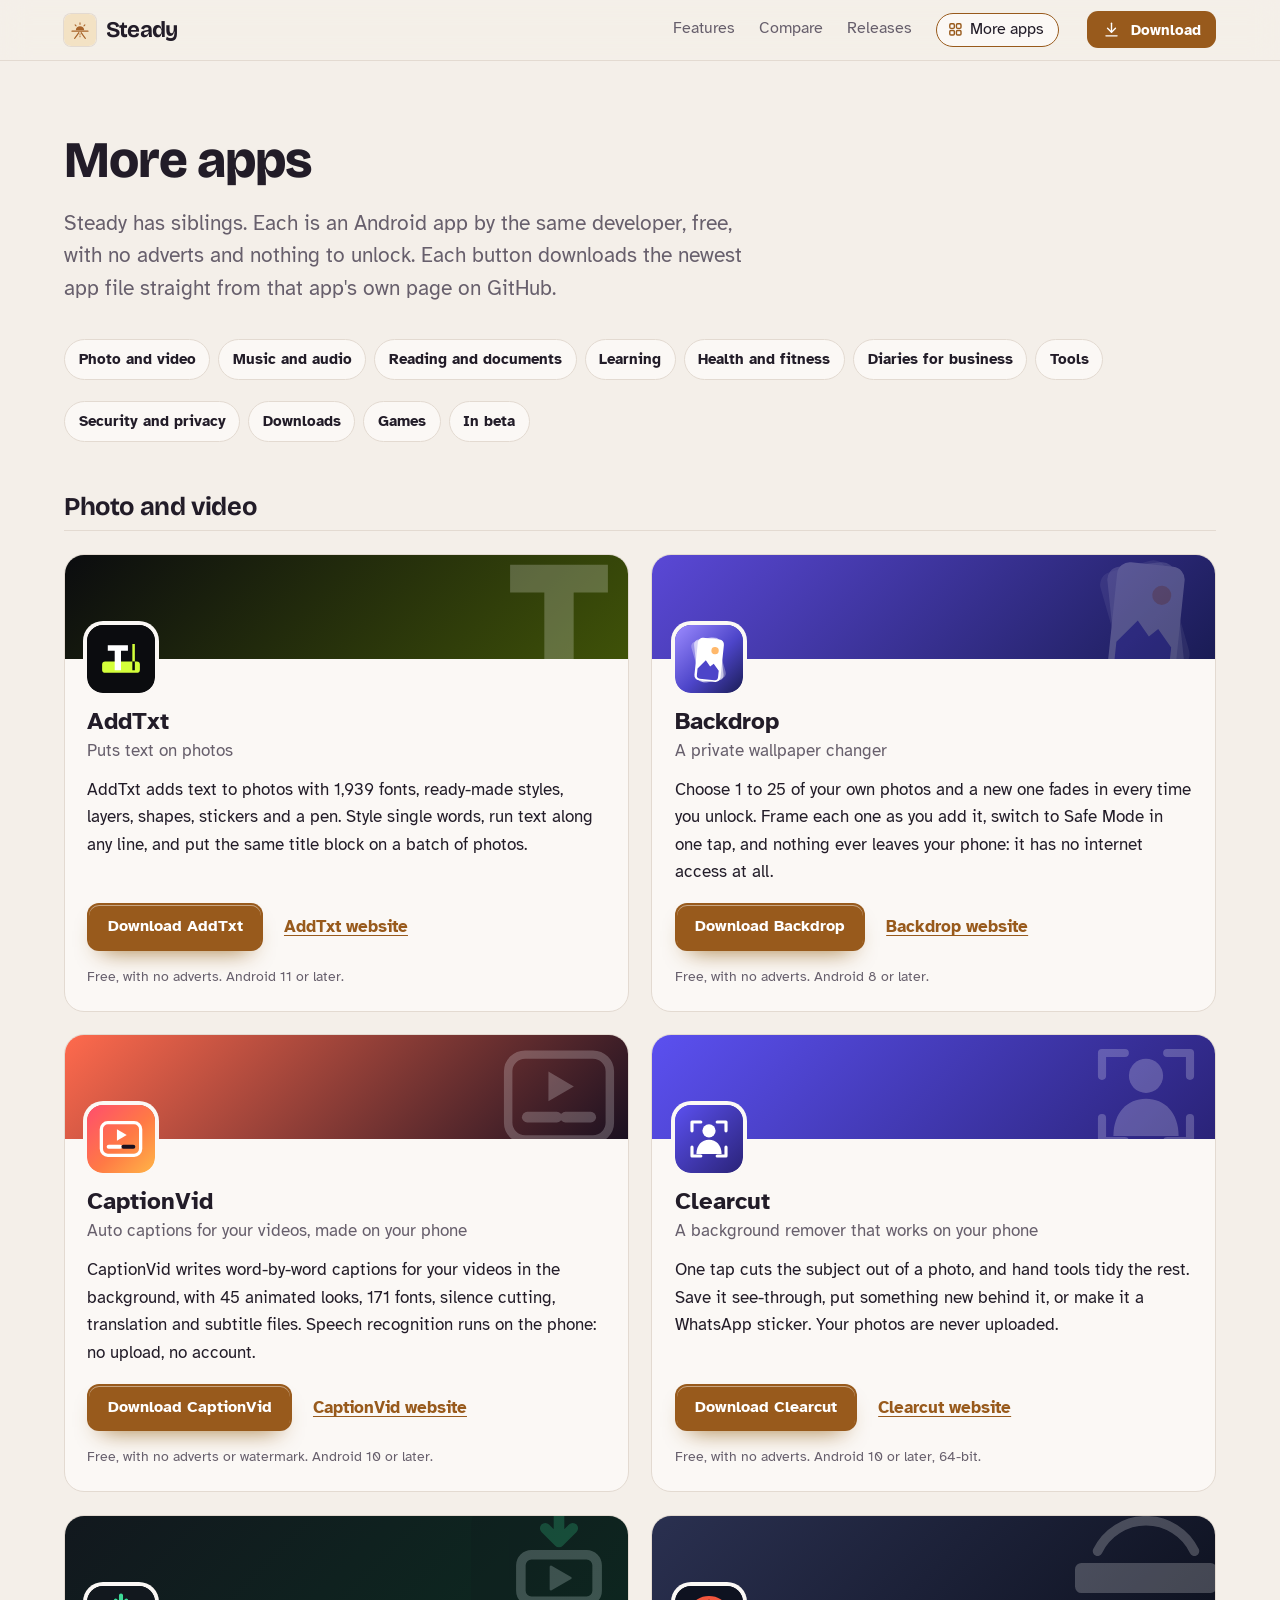
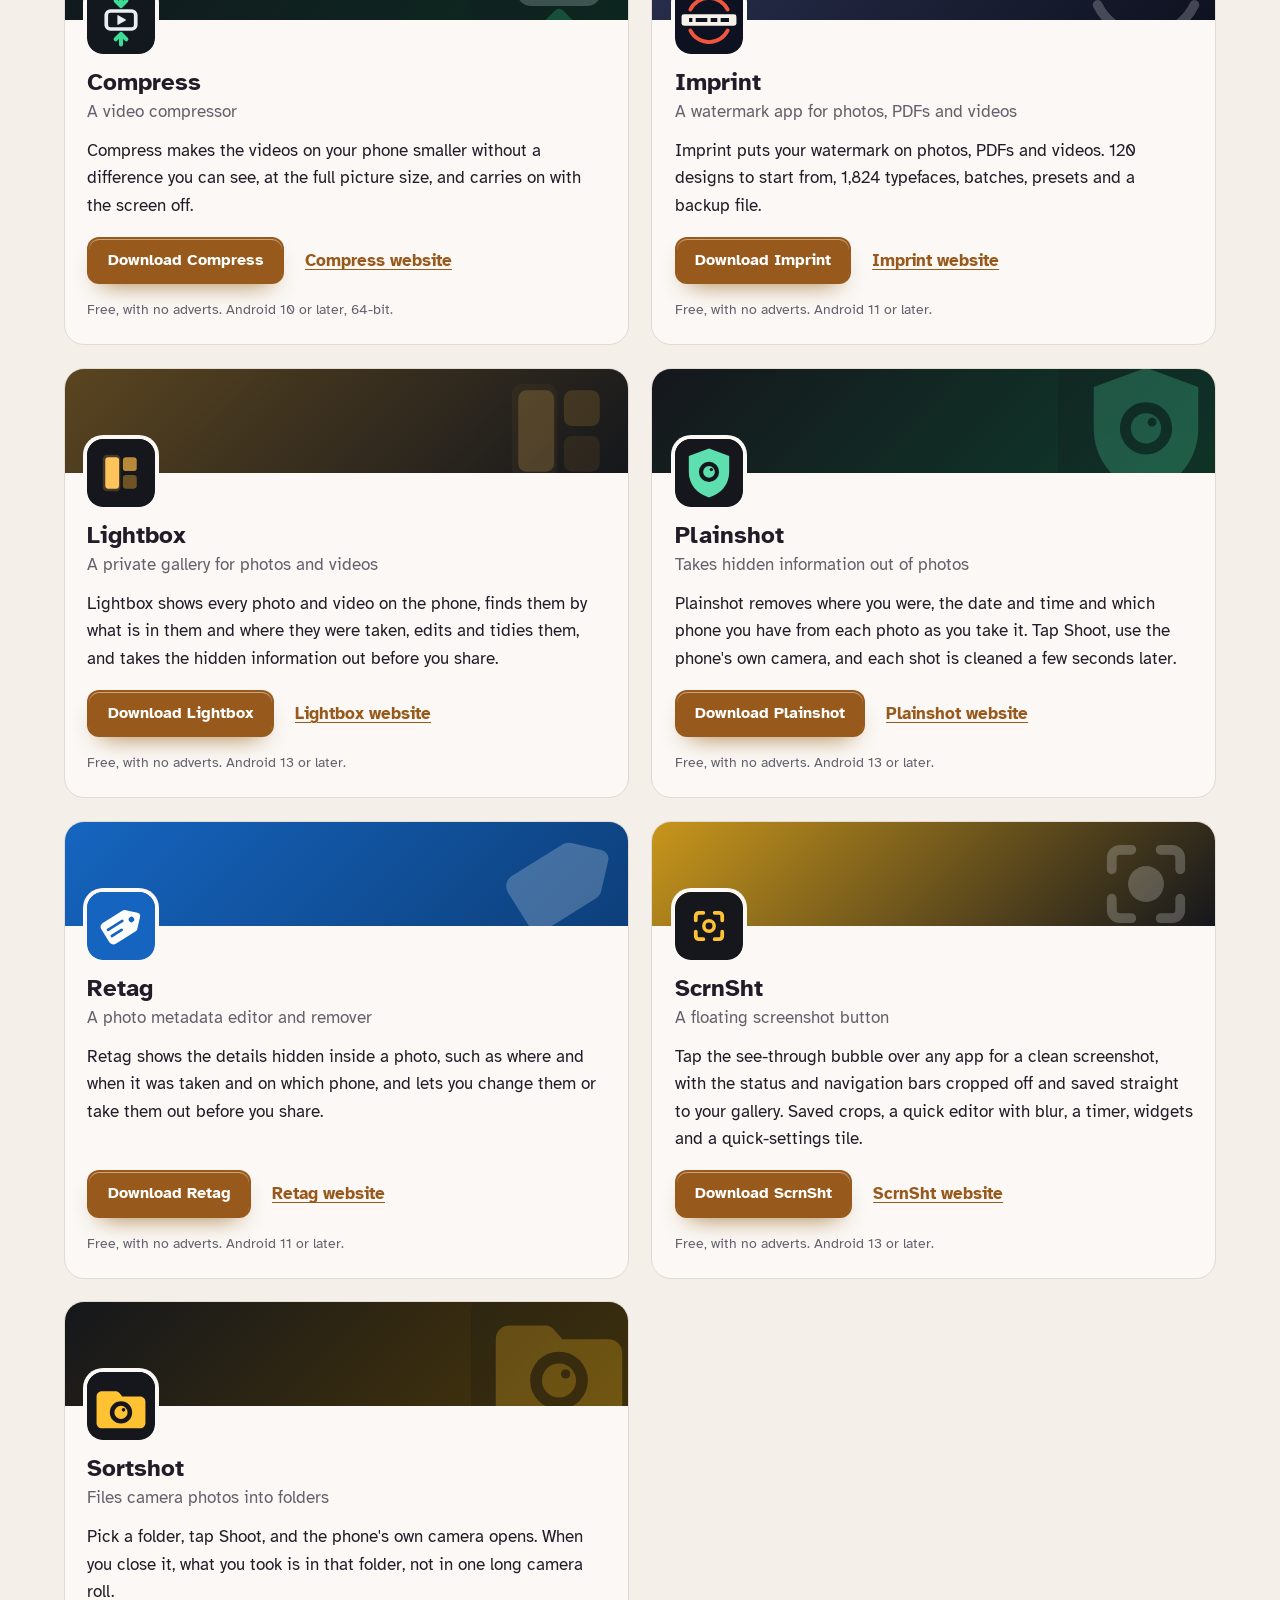
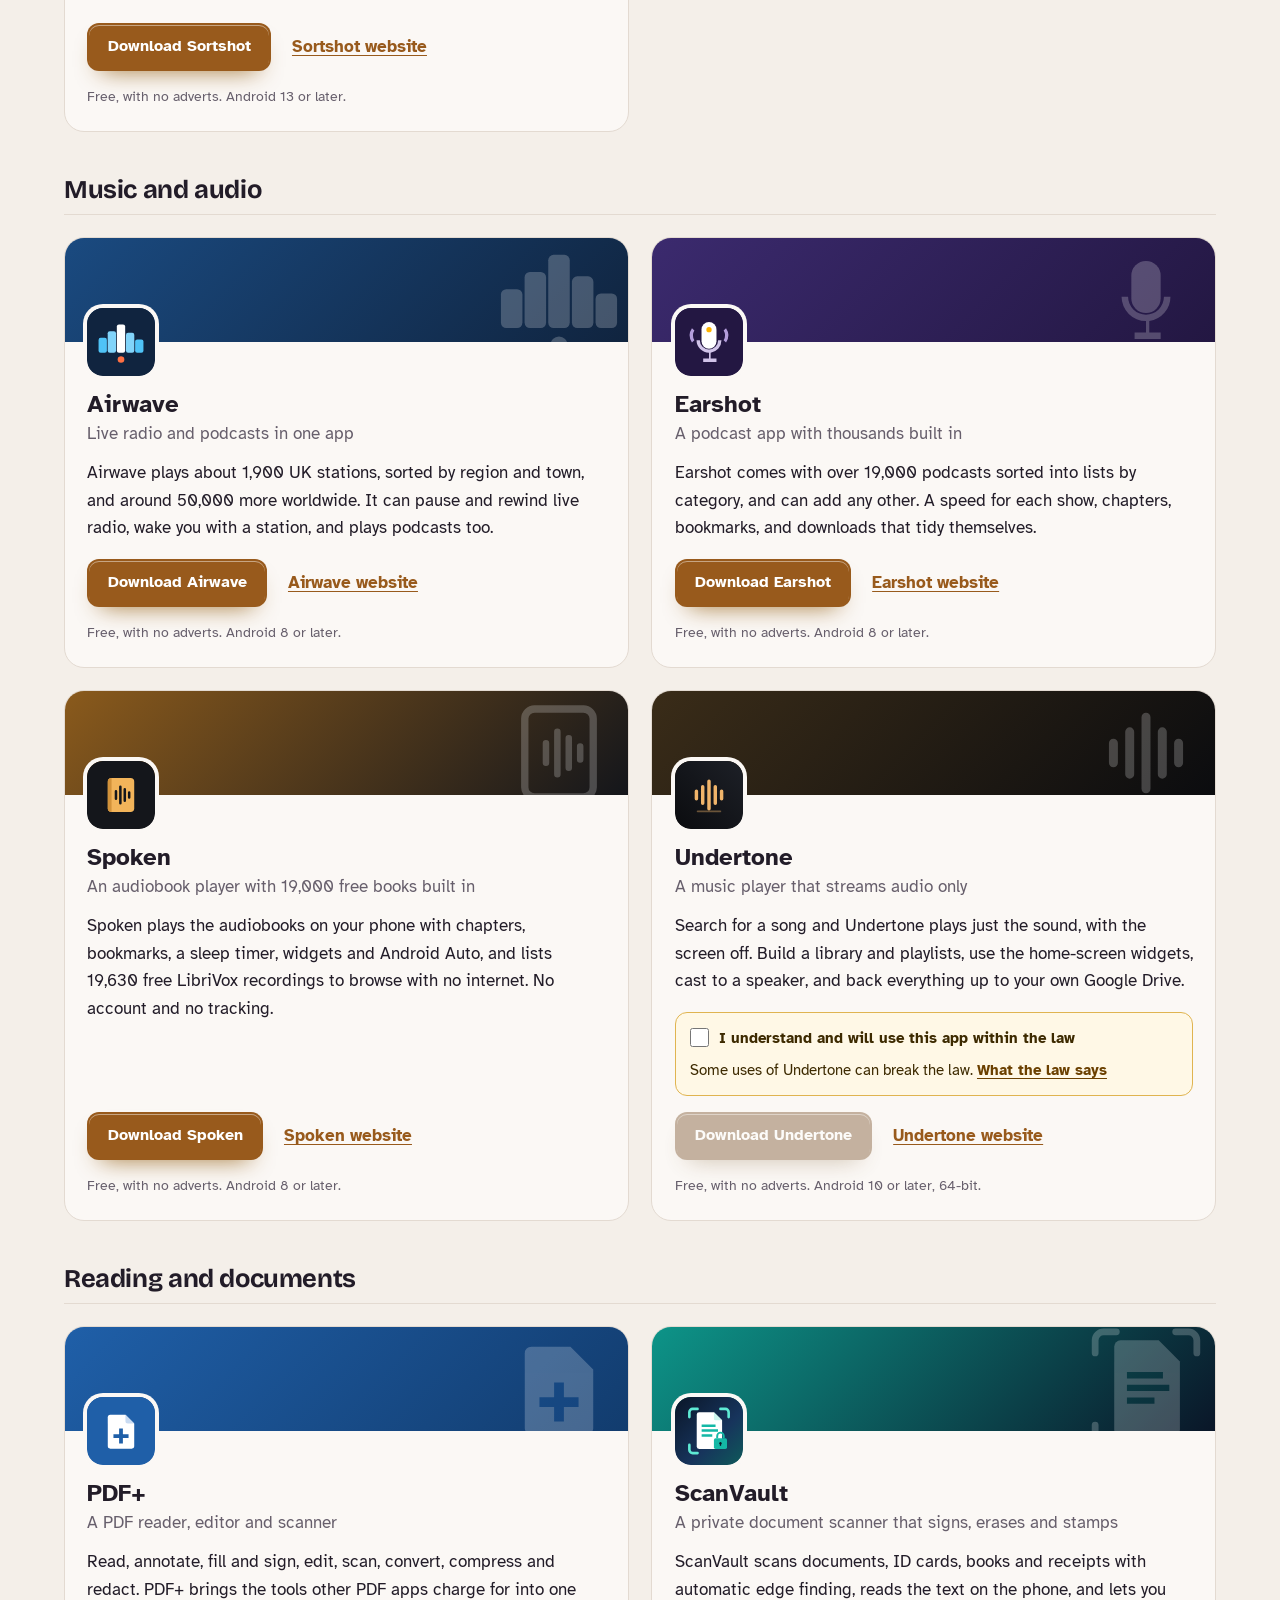
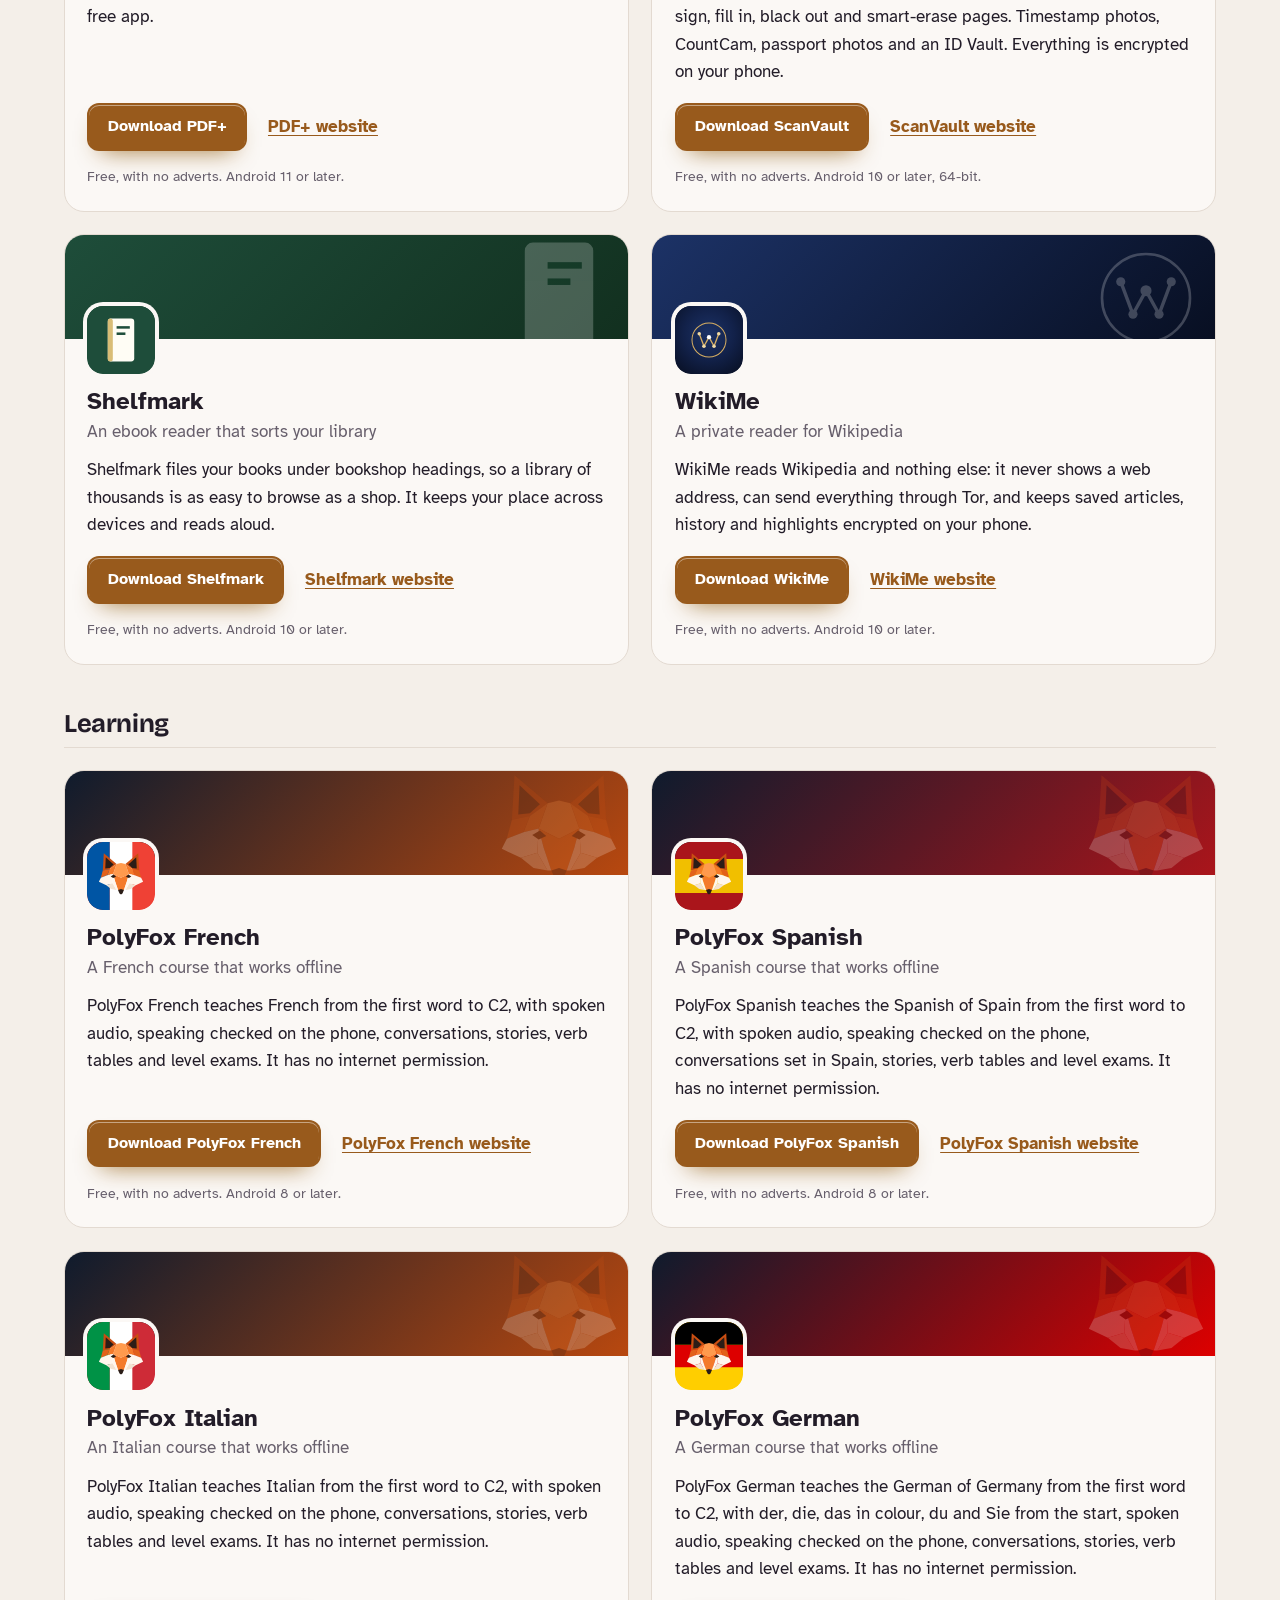
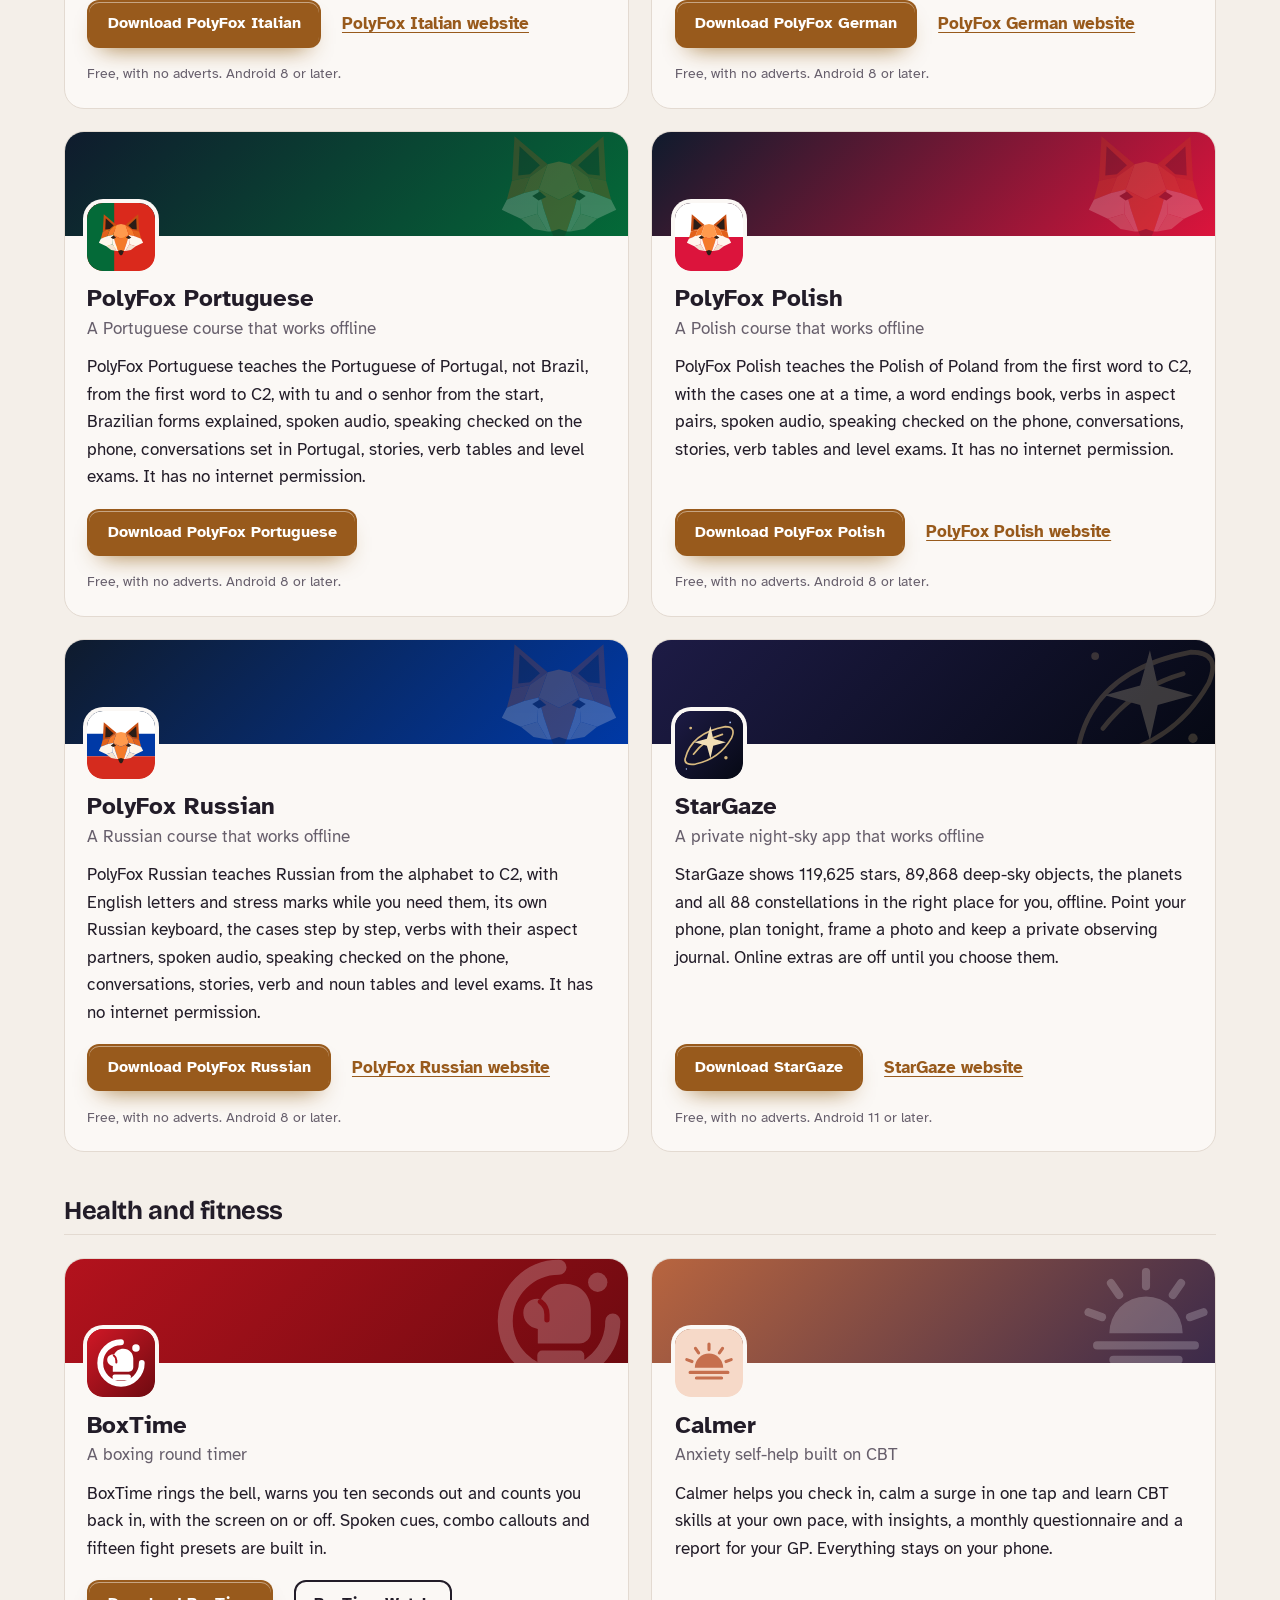
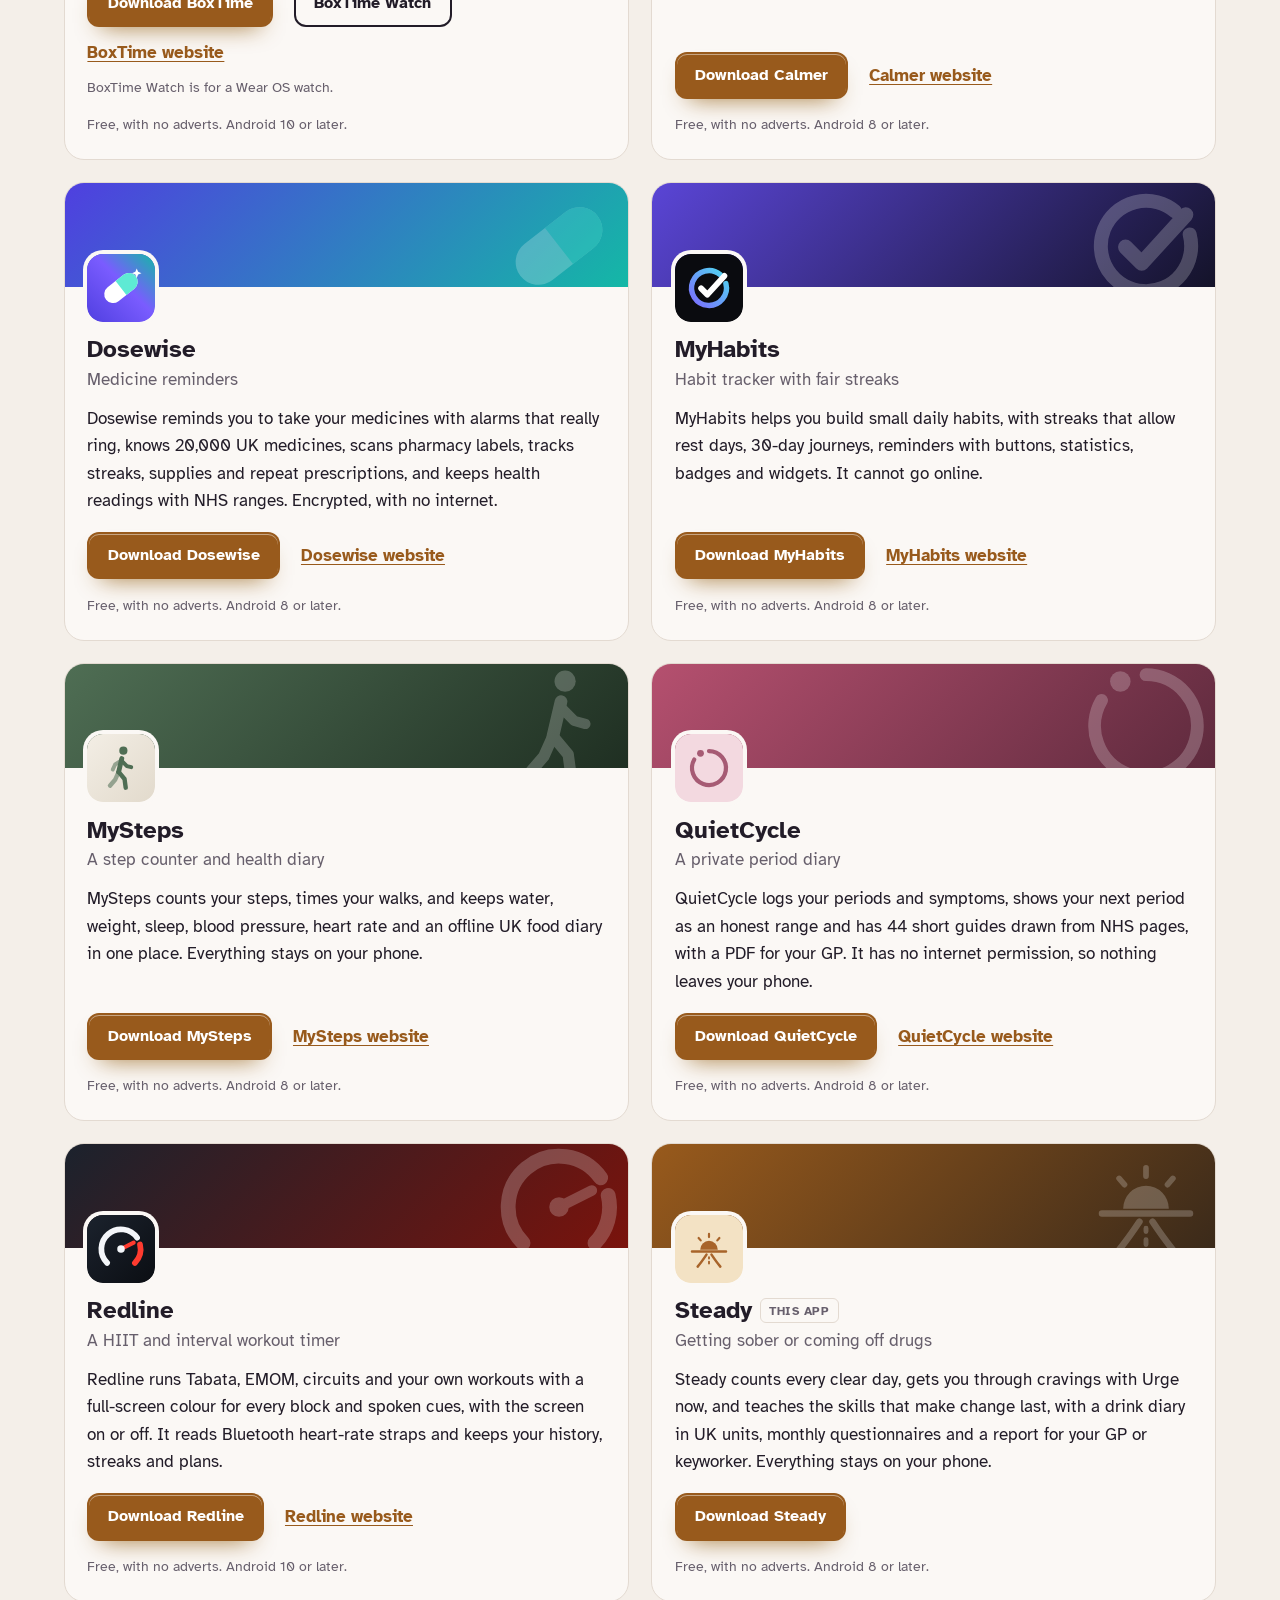
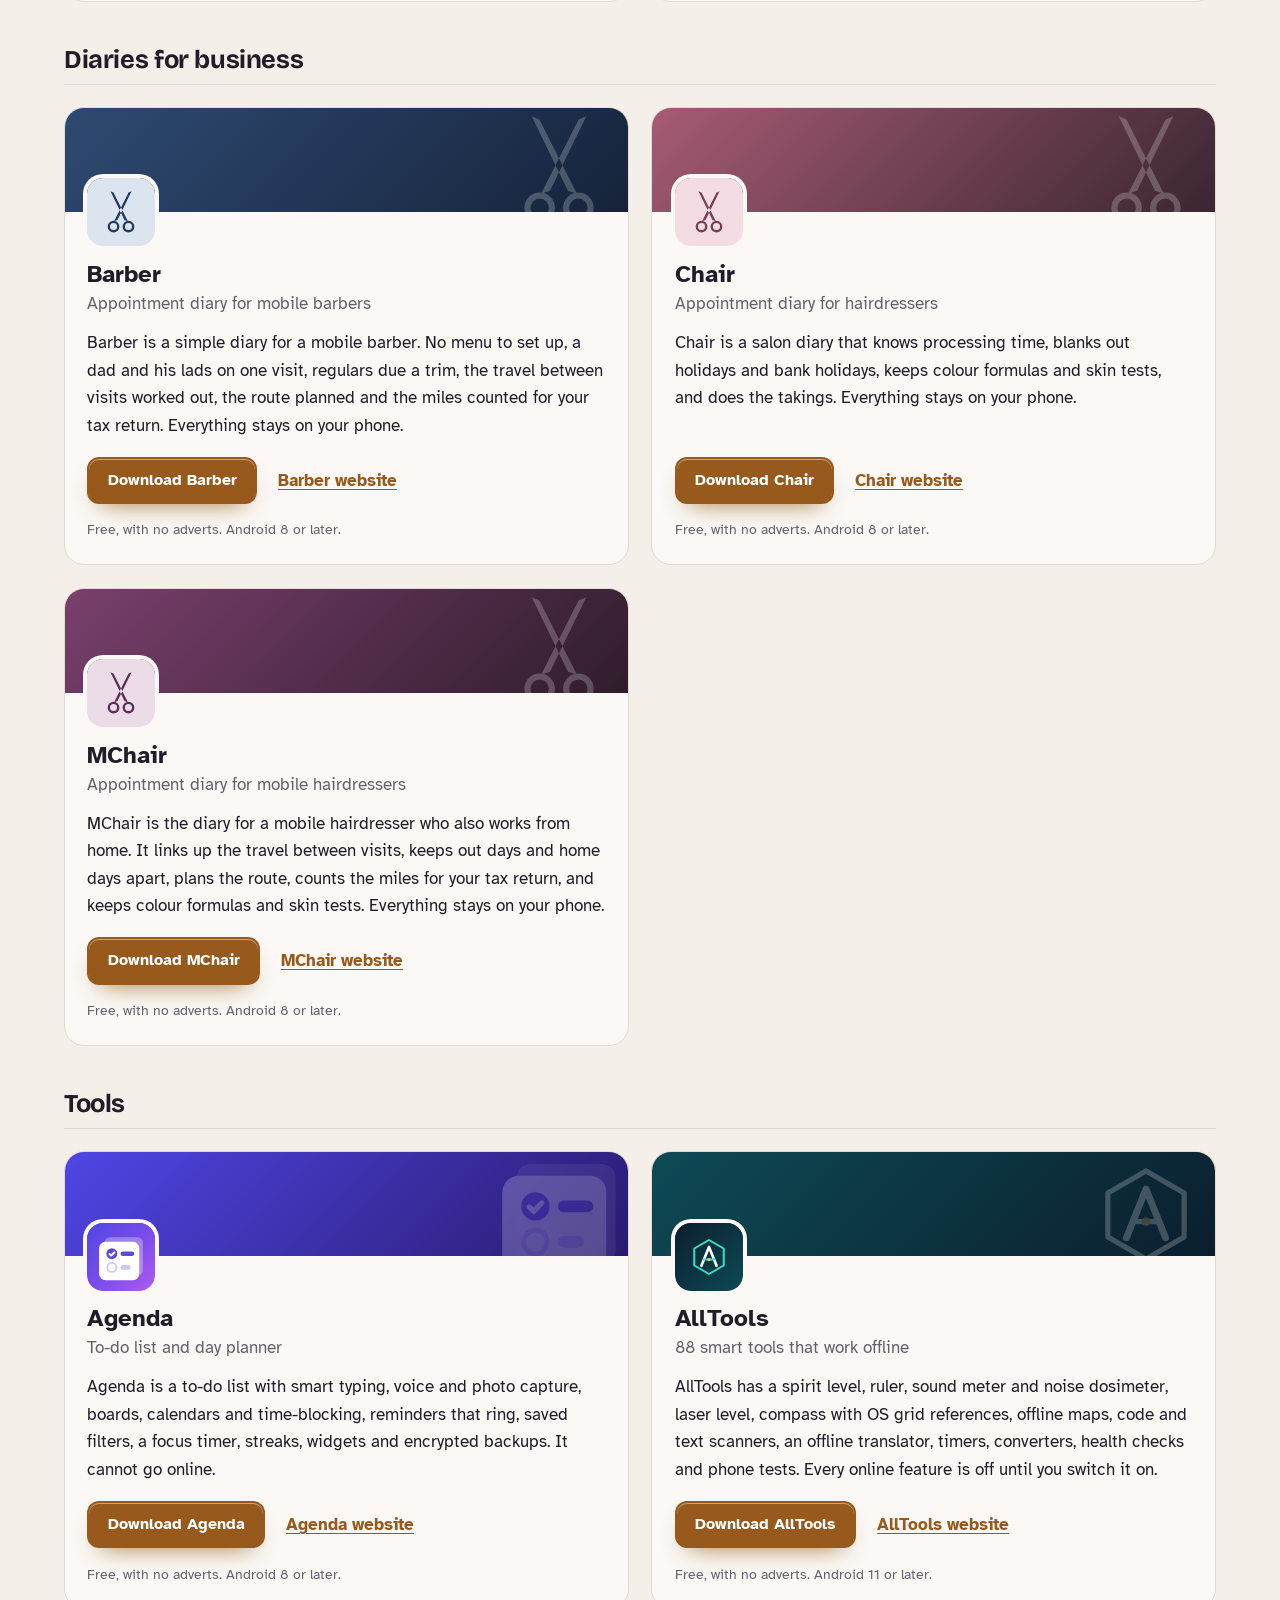
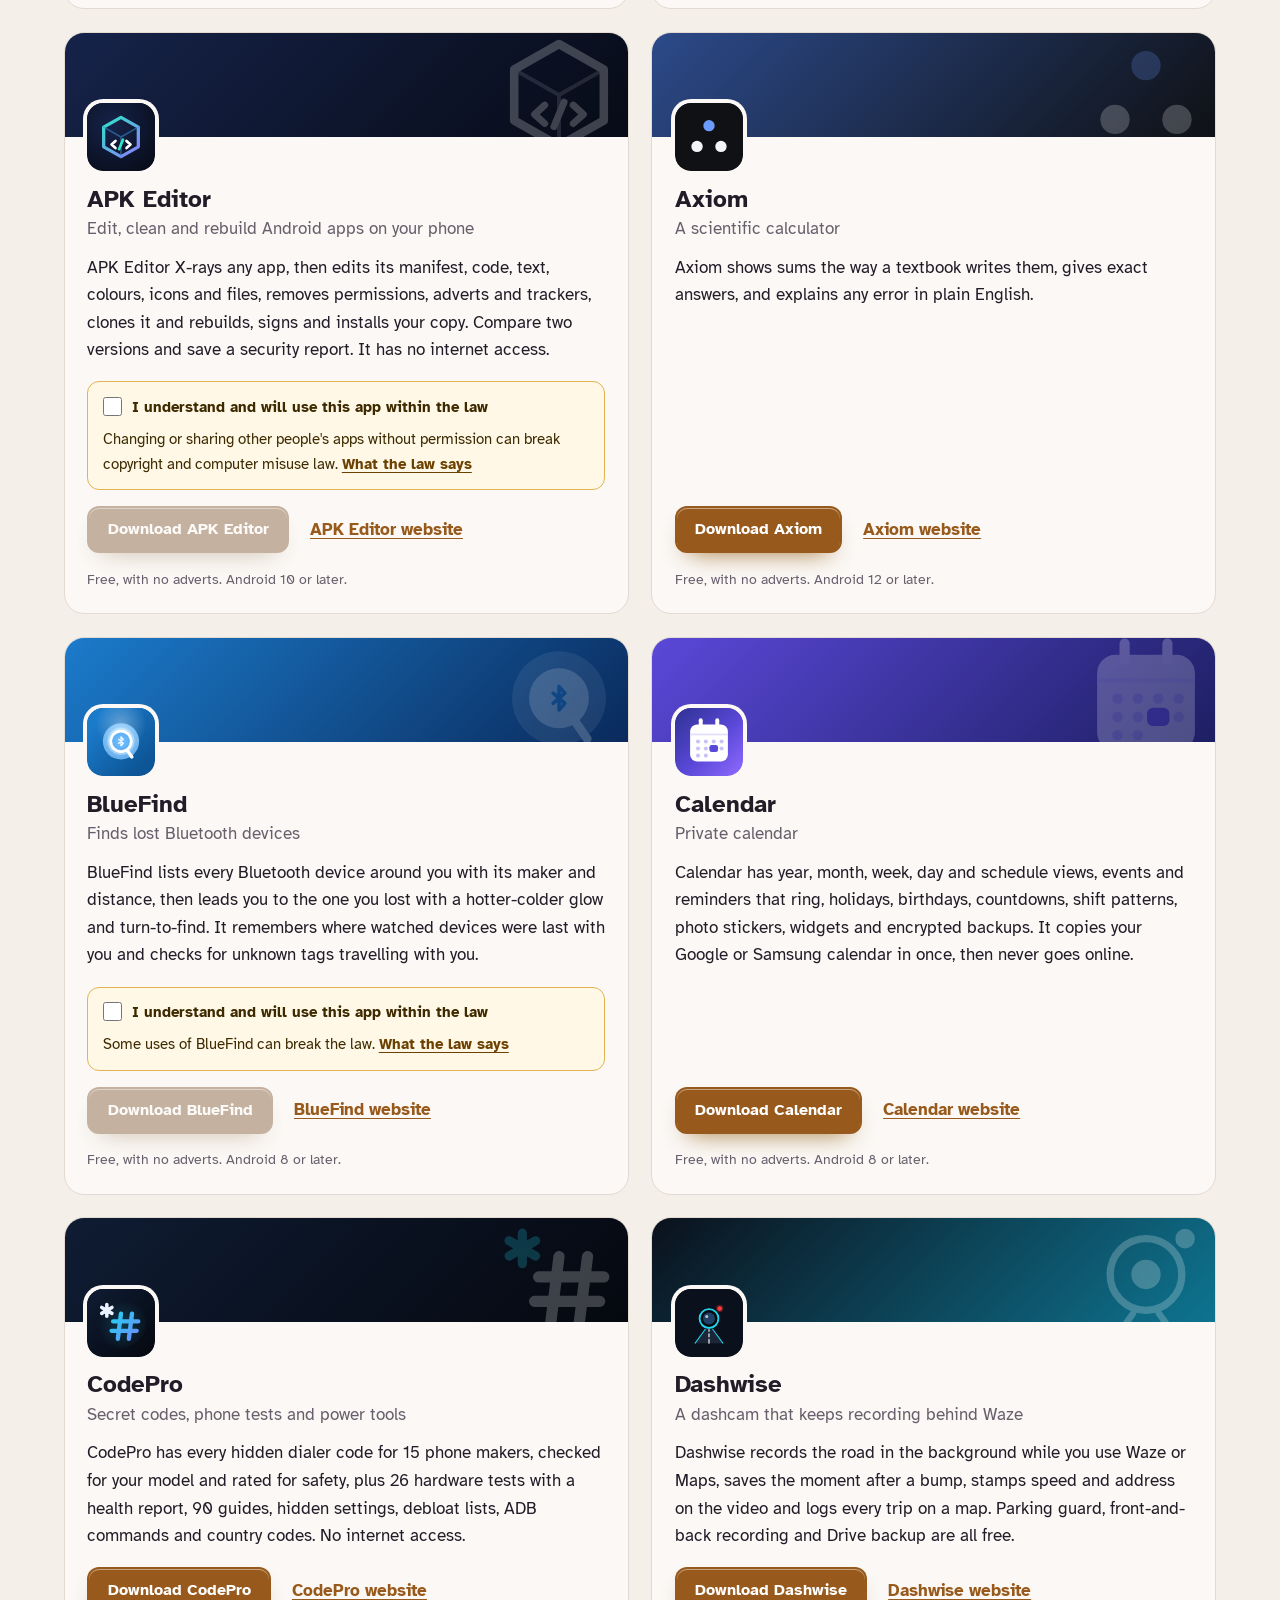
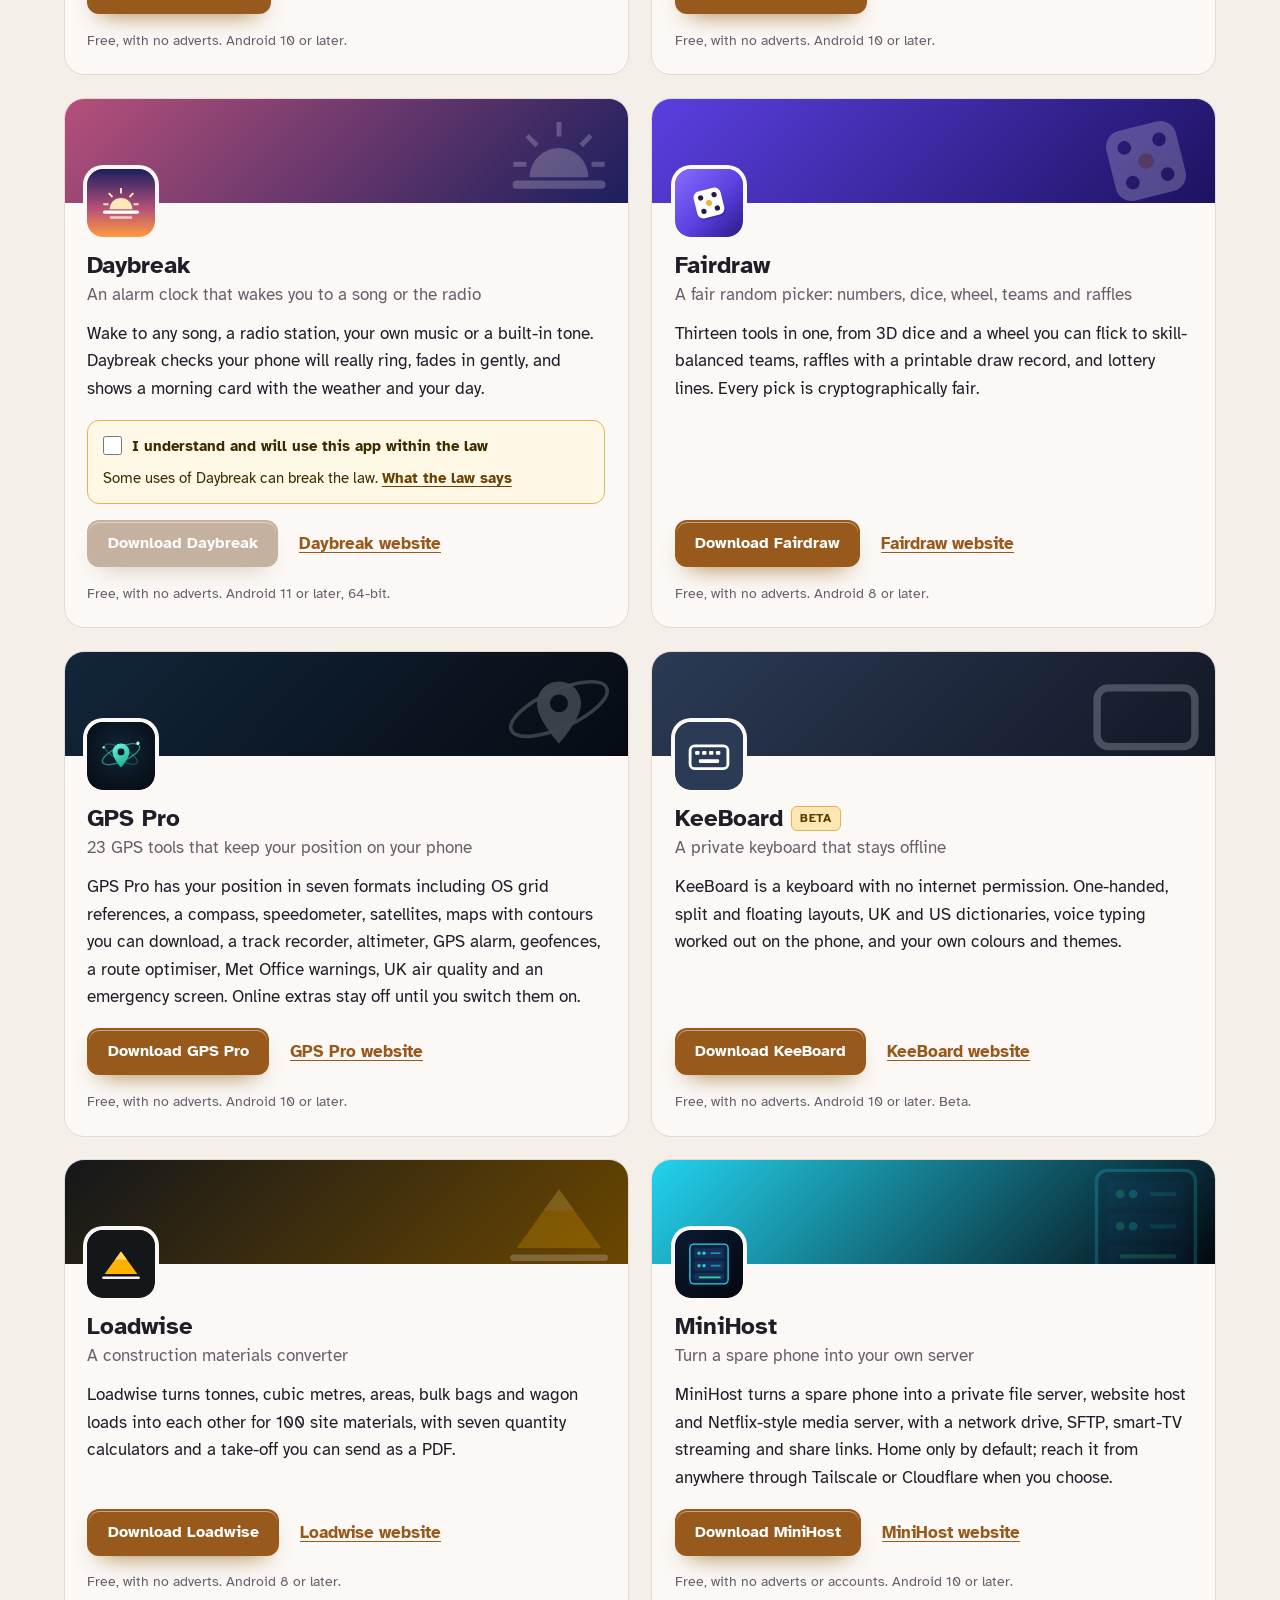
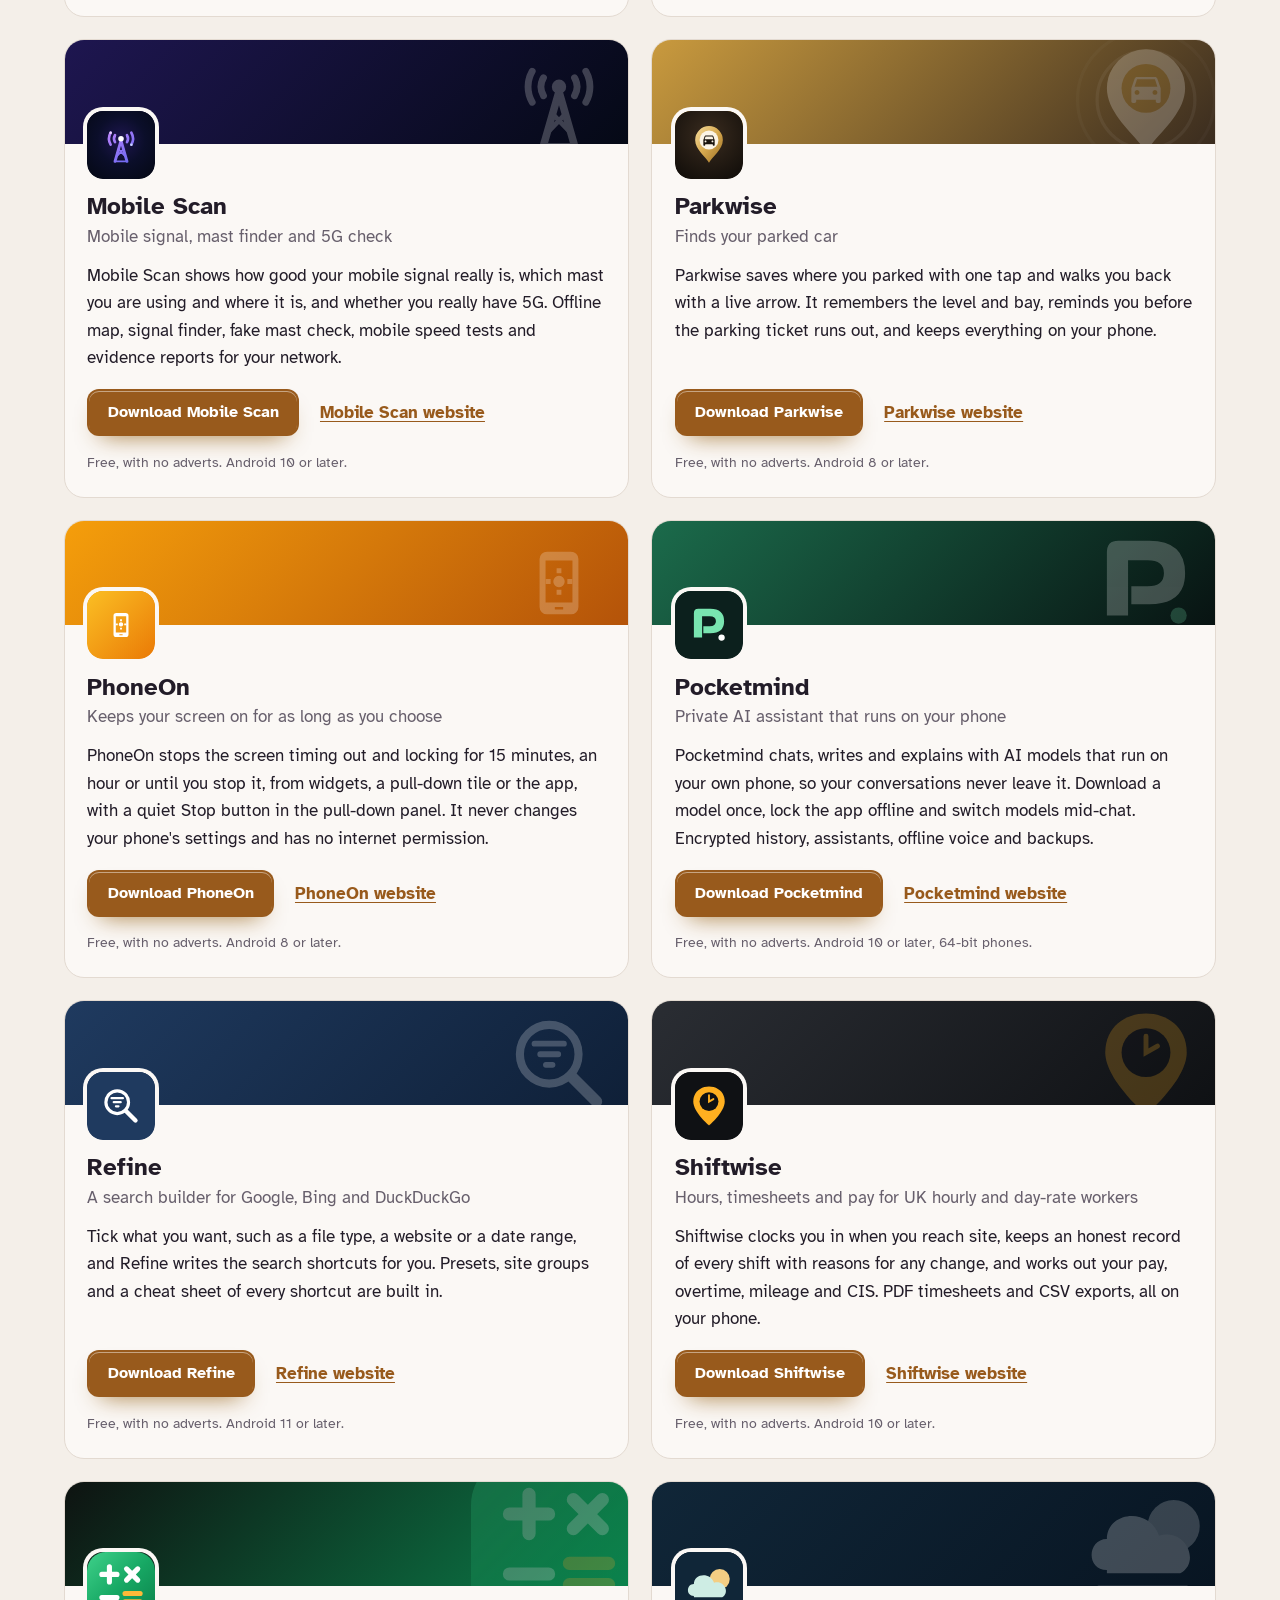
==== commit 1134374d: "More apps: add APK Editor" ====
--- a/more-apps.html
+++ b/more-apps.html
@@ -4,7 +4,7 @@
 <meta charset="utf-8">
 <meta name="viewport" content="width=device-width, initial-scale=1">
 <title>More free Android apps from the maker of Steady</title>
-<meta name="description" content="All 94 free Android apps from the maker of Steady, in one list by category, each with its download and a link to its website.">
+<meta name="description" content="All 95 free Android apps from the maker of Steady, in one list by category, each with its download and a link to its website.">
 <meta name="author" content="Jonathan Jackson">
 <link rel="canonical" href="https://customgpter.github.io/steady/more-apps.html">
 <meta name="theme-color" content="#f4efe9" media="(prefers-color-scheme: light)">
@@ -12,7 +12,7 @@
 <meta property="og:type" content="website">
 <meta property="og:site_name" content="Steady">
 <meta property="og:title" content="More free Android apps from the maker of Steady">
-<meta property="og:description" content="All 94 free Android apps from the maker of Steady, in one list by category, each with its download and a link to its website.">
+<meta property="og:description" content="All 95 free Android apps from the maker of Steady, in one list by category, each with its download and a link to its website.">
 <meta property="og:url" content="https://customgpter.github.io/steady/more-apps.html">
 <meta property="og:image" content="https://customgpter.github.io/steady/assets/og.png">
 <meta property="og:image:width" content="1200">
@@ -26,7 +26,7 @@
 <link rel="preload" href="./assets/fonts/atkinson-hyperlegible-latin-400-normal.woff2" as="font" type="font/woff2" crossorigin>
 <link rel="stylesheet" href="./assets/site.css?v=1">
 <link rel="stylesheet" href="./assets/house.css?v=1">
-<script type="application/ld+json">{"@context":"https://schema.org","@type":"ItemList","name":"Apps from the maker of Steady","url":"https://customgpter.github.io/steady/more-apps.html","itemListElement":[{"@type":"ListItem","position":1,"name":"AddTxt","url":"https://customgpter.github.io/addtxt/"},{"@type":"ListItem","position":2,"name":"Backdrop","url":"https://customgpter.github.io/backdrop/"},{"@type":"ListItem","position":3,"name":"CaptionVid","url":"https://customgpter.github.io/captionvid/"},{"@type":"ListItem","position":4,"name":"Clearcut","url":"https://customgpter.github.io/clearcut/"},{"@type":"ListItem","position":5,"name":"Compress","url":"https://customgpter.github.io/compress/"},{"@type":"ListItem","position":6,"name":"Imprint","url":"https://customgpter.github.io/imprint/"},{"@type":"ListItem","position":7,"name":"Lightbox","url":"https://customgpter.github.io/lightbox/"},{"@type":"ListItem","position":8,"name":"Plainshot","url":"https://customgpter.github.io/plainshot/"},{"@type":"ListItem","position":9,"name":"Retag","url":"https://customgpter.github.io/retag/"},{"@type":"ListItem","position":10,"name":"ScrnSht","url":"https://customgpter.github.io/scrnsht/"},{"@type":"ListItem","position":11,"name":"Sortshot","url":"https://customgpter.github.io/sortshot/"},{"@type":"ListItem","position":12,"name":"Airwave","url":"https://customgpter.github.io/airwave/"},{"@type":"ListItem","position":13,"name":"Earshot","url":"https://customgpter.github.io/earshot/"},{"@type":"ListItem","position":14,"name":"Spoken","url":"https://customgpter.github.io/spoken/"},{"@type":"ListItem","position":15,"name":"Undertone","url":"https://customgpter.github.io/undertone/"},{"@type":"ListItem","position":16,"name":"PDF+","url":"https://customgpter.github.io/pdfplus/"},{"@type":"ListItem","position":17,"name":"ScanVault","url":"https://customgpter.github.io/scanvault/"},{"@type":"ListItem","position":18,"name":"Shelfmark","url":"https://customgpter.github.io/shelfmark/"},{"@type":"ListItem","position":19,"name":"WikiMe","url":"https://customgpter.github.io/wikime/"},{"@type":"ListItem","position":20,"name":"PolyFox French","url":"https://customgpter.github.io/polyfox/"},{"@type":"ListItem","position":21,"name":"PolyFox German","url":"https://customgpter.github.io/polyfox-german/"},{"@type":"ListItem","position":22,"name":"PolyFox Polish","url":"https://customgpter.github.io/polyfox-polish/"},{"@type":"ListItem","position":23,"name":"PolyFox Russian","url":"https://customgpter.github.io/polyfox-russian/"},{"@type":"ListItem","position":24,"name":"StarGaze","url":"https://customgpter.github.io/stargaze/"},{"@type":"ListItem","position":25,"name":"BoxTime","url":"https://customgpter.github.io/boxtime/"},{"@type":"ListItem","position":26,"name":"Calmer","url":"https://customgpter.github.io/calmer/"},{"@type":"ListItem","position":27,"name":"Dosewise","url":"https://customgpter.github.io/dosewise/"},{"@type":"ListItem","position":28,"name":"MyHabits","url":"https://customgpter.github.io/myhabits/"},{"@type":"ListItem","position":29,"name":"MySteps","url":"https://customgpter.github.io/mysteps/"},{"@type":"ListItem","position":30,"name":"QuietCycle","url":"https://customgpter.github.io/quietcycle/"},{"@type":"ListItem","position":31,"name":"Redline","url":"https://customgpter.github.io/redline/"},{"@type":"ListItem","position":32,"name":"Steady","url":"https://customgpter.github.io/steady/"},{"@type":"ListItem","position":33,"name":"Barber","url":"https://customgpter.github.io/barber/"},{"@type":"ListItem","position":34,"name":"Chair","url":"https://customgpter.github.io/chair/"},{"@type":"ListItem","position":35,"name":"MChair","url":"https://customgpter.github.io/mchair/"},{"@type":"ListItem","position":36,"name":"Agenda","url":"https://customgpter.github.io/agenda/"},{"@type":"ListItem","position":37,"name":"AllTools","url":"https://customgpter.github.io/alltools/"},{"@type":"ListItem","position":38,"name":"Axiom","url":"https://customgpter.github.io/axiom/"},{"@type":"ListItem","position":39,"name":"BlueFind","url":"https://customgpter.github.io/bluefind/"},{"@type":"ListItem","position":40,"name":"Calendar","url":"https://customgpter.github.io/calendar/"},{"@type":"ListItem","position":41,"name":"CodePro","url":"https://customgpter.github.io/codepro/"},{"@type":"ListItem","position":42,"name":"Dashwise","url":"https://customgpter.github.io/dashwise/"},{"@type":"ListItem","position":43,"name":"Daybreak","url":"https://customgpter.github.io/daybreak/"},{"@type":"ListItem","position":44,"name":"Fairdraw","url":"https://customgpter.github.io/fairdraw/"},{"@type":"ListItem","position":45,"name":"GPS Pro","url":"https://customgpter.github.io/gpspro/"},{"@type":"ListItem","position":46,"name":"KeeBoard","url":"https://customgpter.github.io/keeboard/"},{"@type":"ListItem","position":47,"name":"Loadwise","url":"https://customgpter.github.io/loadwise/"},{"@type":"ListItem","position":48,"name":"MiniHost","url":"https://customgpter.github.io/minihost/"},{"@type":"ListItem","position":49,"name":"Mobile Scan","url":"https://customgpter.github.io/mobilescan/"},{"@type":"ListItem","position":50,"name":"Parkwise","url":"https://customgpter.github.io/parkwise/"},{"@type":"ListItem","position":51,"name":"Pocketmind","url":"https://customgpter.github.io/pocketmind/"},{"@type":"ListItem","position":52,"name":"Refine","url":"https://customgpter.github.io/refine/"},{"@type":"ListItem","position":53,"name":"Shiftwise","url":"https://customgpter.github.io/shiftwise/"},{"@type":"ListItem","position":54,"name":"SimpleCalc","url":"https://customgpter.github.io/simplecalc/"},{"@type":"ListItem","position":55,"name":"Skyline","url":"https://customgpter.github.io/skyline/"},{"@type":"ListItem","position":56,"name":"Slipway","url":"https://customgpter.github.io/slipway/"},{"@type":"ListItem","position":57,"name":"Tagger","url":"https://customgpter.github.io/tagger/"},{"@type":"ListItem","position":58,"name":"TotalClean","url":"https://customgpter.github.io/totalclean/"},{"@type":"ListItem","position":59,"name":"TVLink","url":"https://customgpter.github.io/tvlink/"},{"@type":"ListItem","position":60,"name":"Unbox","url":"https://customgpter.github.io/unbox/"},{"@type":"ListItem","position":61,"name":"WhatsKeep","url":"https://customgpter.github.io/whatskeep/"},{"@type":"ListItem","position":62,"name":"WiFi Scan","url":"https://customgpter.github.io/wifiscan/"},{"@type":"ListItem","position":63,"name":"Auditly","url":"https://customgpter.github.io/auditly/"},{"@type":"ListItem","position":64,"name":"Backchannel","url":"https://customgpter.github.io/backchannel/"},{"@type":"ListItem","position":65,"name":"ENotes","url":"https://customgpter.github.io/enotes/"},{"@type":"ListItem","position":66,"name":"FindMe","url":"https://customgpter.github.io/findme/"},{"@type":"ListItem","position":67,"name":"iLock","url":"https://customgpter.github.io/ilock/"},{"@type":"ListItem","position":68,"name":"ImSafe","url":"https://customgpter.github.io/imsafe/"},{"@type":"ListItem","position":69,"name":"IShred","url":"https://customgpter.github.io/ishred/"},{"@type":"ListItem","position":70,"name":"LockBox","url":"https://customgpter.github.io/lockbox/"},{"@type":"ListItem","position":71,"name":"PassVault","url":"https://customgpter.github.io/passvault/"},{"@type":"ListItem","position":72,"name":"SpyFind","url":"https://customgpter.github.io/spyfind/"},{"@type":"ListItem","position":73,"name":"TextWipe","url":"https://customgpter.github.io/textwipe/"},{"@type":"ListItem","position":74,"name":"Tracewire","url":"https://customgpter.github.io/tracewire/"},{"@type":"ListItem","position":75,"name":"Vigil","url":"https://customgpter.github.io/vigil/"},{"@type":"ListItem","position":76,"name":"Grab","url":"https://customgpter.github.io/grab/"},{"@type":"ListItem","position":77,"name":"Swarm","url":"https://customgpter.github.io/swarm/"},{"@type":"ListItem","position":78,"name":"Plane Games","url":"https://customgpter.github.io/plane-games/"},{"@type":"ListItem","position":79,"name":"Ninefold","url":"https://customgpter.github.io/ninefold/"},{"@type":"ListItem","position":80,"name":"Cubewise","url":"https://customgpter.github.io/cubewise/"},{"@type":"ListItem","position":81,"name":"Tilewise","url":"https://customgpter.github.io/tilewise/"},{"@type":"ListItem","position":82,"name":"Letterwise","url":"https://customgpter.github.io/letterwise/"},{"@type":"ListItem","position":83,"name":"Kingside","url":"https://customgpter.github.io/kingside/"},{"@type":"ListItem","position":84,"name":"Deckhand","url":"https://customgpter.github.io/deckhand/"},{"@type":"ListItem","position":85,"name":"SNESForge","url":"https://customgpter.github.io/snesforge/"},{"@type":"ListItem","position":86,"name":"Fame Boy","url":"https://customgpter.github.io/fameboy/"},{"@type":"ListItem","position":87,"name":"PSPPro","url":"https://customgpter.github.io/psppro/"},{"@type":"ListItem","position":88,"name":"MegaGen","url":"https://customgpter.github.io/megagen/"},{"@type":"ListItem","position":89,"name":"QVR","url":"https://customgpter.github.io/qvr/"},{"@type":"ListItem","position":90,"name":"QVR Watch","url":"https://customgpter.github.io/qvr-watch/"},{"@type":"ListItem","position":91,"name":"QVRLite","url":"https://customgpter.github.io/qvrlite/"},{"@type":"ListItem","position":92,"name":"Onionz","url":"https://customgpter.github.io/onionz/"},{"@type":"ListItem","position":93,"name":"OnionzWeb","url":"https://customgpter.github.io/onionzweb/"}]}</script>
+<script type="application/ld+json">{"@context":"https://schema.org","@type":"ItemList","name":"Apps from the maker of Steady","url":"https://customgpter.github.io/steady/more-apps.html","itemListElement":[{"@type":"ListItem","position":1,"name":"AddTxt","url":"https://customgpter.github.io/addtxt/"},{"@type":"ListItem","position":2,"name":"Backdrop","url":"https://customgpter.github.io/backdrop/"},{"@type":"ListItem","position":3,"name":"CaptionVid","url":"https://customgpter.github.io/captionvid/"},{"@type":"ListItem","position":4,"name":"Clearcut","url":"https://customgpter.github.io/clearcut/"},{"@type":"ListItem","position":5,"name":"Compress","url":"https://customgpter.github.io/compress/"},{"@type":"ListItem","position":6,"name":"Imprint","url":"https://customgpter.github.io/imprint/"},{"@type":"ListItem","position":7,"name":"Lightbox","url":"https://customgpter.github.io/lightbox/"},{"@type":"ListItem","position":8,"name":"Plainshot","url":"https://customgpter.github.io/plainshot/"},{"@type":"ListItem","position":9,"name":"Retag","url":"https://customgpter.github.io/retag/"},{"@type":"ListItem","position":10,"name":"ScrnSht","url":"https://customgpter.github.io/scrnsht/"},{"@type":"ListItem","position":11,"name":"Sortshot","url":"https://customgpter.github.io/sortshot/"},{"@type":"ListItem","position":12,"name":"Airwave","url":"https://customgpter.github.io/airwave/"},{"@type":"ListItem","position":13,"name":"Earshot","url":"https://customgpter.github.io/earshot/"},{"@type":"ListItem","position":14,"name":"Spoken","url":"https://customgpter.github.io/spoken/"},{"@type":"ListItem","position":15,"name":"Undertone","url":"https://customgpter.github.io/undertone/"},{"@type":"ListItem","position":16,"name":"PDF+","url":"https://customgpter.github.io/pdfplus/"},{"@type":"ListItem","position":17,"name":"ScanVault","url":"https://customgpter.github.io/scanvault/"},{"@type":"ListItem","position":18,"name":"Shelfmark","url":"https://customgpter.github.io/shelfmark/"},{"@type":"ListItem","position":19,"name":"WikiMe","url":"https://customgpter.github.io/wikime/"},{"@type":"ListItem","position":20,"name":"PolyFox French","url":"https://customgpter.github.io/polyfox/"},{"@type":"ListItem","position":21,"name":"PolyFox German","url":"https://customgpter.github.io/polyfox-german/"},{"@type":"ListItem","position":22,"name":"PolyFox Polish","url":"https://customgpter.github.io/polyfox-polish/"},{"@type":"ListItem","position":23,"name":"PolyFox Russian","url":"https://customgpter.github.io/polyfox-russian/"},{"@type":"ListItem","position":24,"name":"StarGaze","url":"https://customgpter.github.io/stargaze/"},{"@type":"ListItem","position":25,"name":"BoxTime","url":"https://customgpter.github.io/boxtime/"},{"@type":"ListItem","position":26,"name":"Calmer","url":"https://customgpter.github.io/calmer/"},{"@type":"ListItem","position":27,"name":"Dosewise","url":"https://customgpter.github.io/dosewise/"},{"@type":"ListItem","position":28,"name":"MyHabits","url":"https://customgpter.github.io/myhabits/"},{"@type":"ListItem","position":29,"name":"MySteps","url":"https://customgpter.github.io/mysteps/"},{"@type":"ListItem","position":30,"name":"QuietCycle","url":"https://customgpter.github.io/quietcycle/"},{"@type":"ListItem","position":31,"name":"Redline","url":"https://customgpter.github.io/redline/"},{"@type":"ListItem","position":32,"name":"Steady","url":"https://customgpter.github.io/steady/"},{"@type":"ListItem","position":33,"name":"Barber","url":"https://customgpter.github.io/barber/"},{"@type":"ListItem","position":34,"name":"Chair","url":"https://customgpter.github.io/chair/"},{"@type":"ListItem","position":35,"name":"MChair","url":"https://customgpter.github.io/mchair/"},{"@type":"ListItem","position":36,"name":"Agenda","url":"https://customgpter.github.io/agenda/"},{"@type":"ListItem","position":37,"name":"AllTools","url":"https://customgpter.github.io/alltools/"},{"@type":"ListItem","position":38,"name":"APK Editor","url":"https://customgpter.github.io/apkeditor/"},{"@type":"ListItem","position":39,"name":"Axiom","url":"https://customgpter.github.io/axiom/"},{"@type":"ListItem","position":40,"name":"BlueFind","url":"https://customgpter.github.io/bluefind/"},{"@type":"ListItem","position":41,"name":"Calendar","url":"https://customgpter.github.io/calendar/"},{"@type":"ListItem","position":42,"name":"CodePro","url":"https://customgpter.github.io/codepro/"},{"@type":"ListItem","position":43,"name":"Dashwise","url":"https://customgpter.github.io/dashwise/"},{"@type":"ListItem","position":44,"name":"Daybreak","url":"https://customgpter.github.io/daybreak/"},{"@type":"ListItem","position":45,"name":"Fairdraw","url":"https://customgpter.github.io/fairdraw/"},{"@type":"ListItem","position":46,"name":"GPS Pro","url":"https://customgpter.github.io/gpspro/"},{"@type":"ListItem","position":47,"name":"KeeBoard","url":"https://customgpter.github.io/keeboard/"},{"@type":"ListItem","position":48,"name":"Loadwise","url":"https://customgpter.github.io/loadwise/"},{"@type":"ListItem","position":49,"name":"MiniHost","url":"https://customgpter.github.io/minihost/"},{"@type":"ListItem","position":50,"name":"Mobile Scan","url":"https://customgpter.github.io/mobilescan/"},{"@type":"ListItem","position":51,"name":"Parkwise","url":"https://customgpter.github.io/parkwise/"},{"@type":"ListItem","position":52,"name":"Pocketmind","url":"https://customgpter.github.io/pocketmind/"},{"@type":"ListItem","position":53,"name":"Refine","url":"https://customgpter.github.io/refine/"},{"@type":"ListItem","position":54,"name":"Shiftwise","url":"https://customgpter.github.io/shiftwise/"},{"@type":"ListItem","position":55,"name":"SimpleCalc","url":"https://customgpter.github.io/simplecalc/"},{"@type":"ListItem","position":56,"name":"Skyline","url":"https://customgpter.github.io/skyline/"},{"@type":"ListItem","position":57,"name":"Slipway","url":"https://customgpter.github.io/slipway/"},{"@type":"ListItem","position":58,"name":"Tagger","url":"https://customgpter.github.io/tagger/"},{"@type":"ListItem","position":59,"name":"TotalClean","url":"https://customgpter.github.io/totalclean/"},{"@type":"ListItem","position":60,"name":"TVLink","url":"https://customgpter.github.io/tvlink/"},{"@type":"ListItem","position":61,"name":"Unbox","url":"https://customgpter.github.io/unbox/"},{"@type":"ListItem","position":62,"name":"WhatsKeep","url":"https://customgpter.github.io/whatskeep/"},{"@type":"ListItem","position":63,"name":"WiFi Scan","url":"https://customgpter.github.io/wifiscan/"},{"@type":"ListItem","position":64,"name":"Auditly","url":"https://customgpter.github.io/auditly/"},{"@type":"ListItem","position":65,"name":"Backchannel","url":"https://customgpter.github.io/backchannel/"},{"@type":"ListItem","position":66,"name":"ENotes","url":"https://customgpter.github.io/enotes/"},{"@type":"ListItem","position":67,"name":"FindMe","url":"https://customgpter.github.io/findme/"},{"@type":"ListItem","position":68,"name":"iLock","url":"https://customgpter.github.io/ilock/"},{"@type":"ListItem","position":69,"name":"ImSafe","url":"https://customgpter.github.io/imsafe/"},{"@type":"ListItem","position":70,"name":"IShred","url":"https://customgpter.github.io/ishred/"},{"@type":"ListItem","position":71,"name":"LockBox","url":"https://customgpter.github.io/lockbox/"},{"@type":"ListItem","position":72,"name":"PassVault","url":"https://customgpter.github.io/passvault/"},{"@type":"ListItem","position":73,"name":"SpyFind","url":"https://customgpter.github.io/spyfind/"},{"@type":"ListItem","position":74,"name":"TextWipe","url":"https://customgpter.github.io/textwipe/"},{"@type":"ListItem","position":75,"name":"Tracewire","url":"https://customgpter.github.io/tracewire/"},{"@type":"ListItem","position":76,"name":"Vigil","url":"https://customgpter.github.io/vigil/"},{"@type":"ListItem","position":77,"name":"Grab","url":"https://customgpter.github.io/grab/"},{"@type":"ListItem","position":78,"name":"Swarm","url":"https://customgpter.github.io/swarm/"},{"@type":"ListItem","position":79,"name":"Plane Games","url":"https://customgpter.github.io/plane-games/"},{"@type":"ListItem","position":80,"name":"Ninefold","url":"https://customgpter.github.io/ninefold/"},{"@type":"ListItem","position":81,"name":"Cubewise","url":"https://customgpter.github.io/cubewise/"},{"@type":"ListItem","position":82,"name":"Tilewise","url":"https://customgpter.github.io/tilewise/"},{"@type":"ListItem","position":83,"name":"Letterwise","url":"https://customgpter.github.io/letterwise/"},{"@type":"ListItem","position":84,"name":"Kingside","url":"https://customgpter.github.io/kingside/"},{"@type":"ListItem","position":85,"name":"Deckhand","url":"https://customgpter.github.io/deckhand/"},{"@type":"ListItem","position":86,"name":"SNESForge","url":"https://customgpter.github.io/snesforge/"},{"@type":"ListItem","position":87,"name":"Fame Boy","url":"https://customgpter.github.io/fameboy/"},{"@type":"ListItem","position":88,"name":"PSPPro","url":"https://customgpter.github.io/psppro/"},{"@type":"ListItem","position":89,"name":"MegaGen","url":"https://customgpter.github.io/megagen/"},{"@type":"ListItem","position":90,"name":"QVR","url":"https://customgpter.github.io/qvr/"},{"@type":"ListItem","position":91,"name":"QVR Watch","url":"https://customgpter.github.io/qvr-watch/"},{"@type":"ListItem","position":92,"name":"QVRLite","url":"https://customgpter.github.io/qvrlite/"},{"@type":"ListItem","position":93,"name":"Onionz","url":"https://customgpter.github.io/onionz/"},{"@type":"ListItem","position":94,"name":"OnionzWeb","url":"https://customgpter.github.io/onionzweb/"}]}</script>
 <link rel="stylesheet" href="./assets/apps-list.css?v=1">
 <script src="./assets/apps-list.js?v=1" defer></script>
 </head>
@@ -86,7 +86,7 @@
 <li class="mapp" style="--b:#7a3f6e;--b2:#2f1d2b"><div class="mapp-cover" aria-hidden="true"><svg viewBox="0 0 108 108"><g transform="translate(54 54) scale(1.25) translate(-54 -52)"><path fill="#fff" fill-rule="evenodd" d="M37 70.5a7.5 7.5 0 1 0 15 0a7.5 7.5 0 1 0-15 0zM40 70.5a4.5 4.5 0 1 0 9 0a4.5 4.5 0 1 0-9 0zM56 70.5a7.5 7.5 0 1 0 15 0a7.5 7.5 0 1 0-15 0zM59 70.5a4.5 4.5 0 1 0 9 0a4.5 4.5 0 1 0-9 0z"/><path fill="#fff" d="M45.2 63.6 49.6 62.2 67.4 25.6 63.6 27.2zM62.8 63.6 58.4 62.2 40.6 25.6 44.4 27.2z"/><circle cx="54" cy="49.8" r="1.8" fill="none"/></g></svg></div><div class="mapp-body"><svg class="mapp-icon" viewBox="0 0 108 108" aria-hidden="true"><rect width="108" height="108" rx="24" fill="#EBDCE8"/><g transform="translate(54 54) scale(1.25) translate(-54 -52)"><path fill="#5E2F55" fill-rule="evenodd" d="M37 70.5a7.5 7.5 0 1 0 15 0a7.5 7.5 0 1 0-15 0zM40 70.5a4.5 4.5 0 1 0 9 0a4.5 4.5 0 1 0-9 0zM56 70.5a7.5 7.5 0 1 0 15 0a7.5 7.5 0 1 0-15 0zM59 70.5a4.5 4.5 0 1 0 9 0a4.5 4.5 0 1 0-9 0z"/><path fill="#5E2F55" d="M45.2 63.6 49.6 62.2 67.4 25.6 63.6 27.2zM62.8 63.6 58.4 62.2 40.6 25.6 44.4 27.2z"/><circle cx="54" cy="49.8" r="1.8" fill="#EBDCE8"/></g></svg><h3>MChair</h3><p class="mapp-kind">Appointment diary for mobile hairdressers</p><p class="mapp-say">MChair is the diary for a mobile hairdresser who also works from home. It links up the travel between visits, keeps out days and home days apart, plans the route, counts the miles for your tax return, and keeps colour formulas and skin tests. Everything stays on your phone.</p><p class="mapp-go"><a class="button" href="https://github.com/CustomGPTer/mchair/releases/latest/download/MChair.apk">Download MChair</a><a class="mapp-site" href="https://customgpter.github.io/mchair/">MChair website</a></p><p class="mapp-needs">Free, with no adverts. Android 8 or later.</p></div></li></ul></div>
 <div class="mapps-group" role="group" aria-labelledby="apps-tools"><h2 class="mapps-cat" id="apps-tools">Tools</h2>
 <ul class="mapps"><li class="mapp" style="--b:#4f46e5;--b2:#2a1a6e"><div class="mapp-cover" aria-hidden="true"><svg viewBox="0 0 108 108"><g transform="translate(54 56) scale(1.45) translate(-52 -56)"><rect x="34" y="33" width="42" height="42" rx="6" fill="#fff" fill-opacity=".3"/><rect x="28" y="38" width="44" height="42" rx="7" fill="#fff" fill-opacity=".95"/><circle cx="42" cy="51" r="6" fill="#5b4bdb"/><path d="M39.4 51.2l1.9 1.9 3.4-3.6" stroke="#fff" stroke-width="2.2" fill="none" stroke-linecap="round" stroke-linejoin="round"/><rect x="51.5" y="48.5" width="15" height="5" rx="2.5" fill="#5b4bdb"/><circle cx="42" cy="66" r="5" fill="none" stroke="#cfc8f7" stroke-width="2"/><rect x="51.5" y="63.5" width="11" height="5" rx="2.5" fill="#cfc8f7"/></g></svg></div><div class="mapp-body"><svg class="mapp-icon" viewBox="0 0 108 108" aria-hidden="true"><defs><linearGradient id="i-agenda-agi" x1="0" y1="0" x2="1" y2="1"><stop offset="0" stop-color="#4f46e5"/><stop offset=".55" stop-color="#7c4deb"/><stop offset="1" stop-color="#b15cf0"/></linearGradient></defs><rect width="108" height="108" rx="24" fill="url(#i-agenda-agi)"/><g transform="translate(54 56) scale(1.45) translate(-52 -56)"><rect x="34" y="33" width="42" height="42" rx="6" fill="#fff" fill-opacity=".3"/><rect x="28" y="38" width="44" height="42" rx="7" fill="#fff"/><circle cx="42" cy="51" r="6" fill="#5b4bdb"/><path d="M39.4 51.2l1.9 1.9 3.4-3.6" stroke="#fff" stroke-width="2.2" fill="none" stroke-linecap="round" stroke-linejoin="round"/><rect x="51.5" y="48.5" width="15" height="5" rx="2.5" fill="#5b4bdb"/><circle cx="42" cy="66" r="5" fill="none" stroke="#cfc8f7" stroke-width="2"/><rect x="51.5" y="63.5" width="11" height="5" rx="2.5" fill="#cfc8f7"/></g></svg><h3>Agenda</h3><p class="mapp-kind">To-do list and day planner</p><p class="mapp-say">Agenda is a to-do list with smart typing, voice and photo capture, boards, calendars and time-blocking, reminders that ring, saved filters, a focus timer, streaks, widgets and encrypted backups. It cannot go online.</p><p class="mapp-go"><a class="button" href="https://github.com/CustomGPTer/agenda/releases/latest/download/Agenda.apk">Download Agenda</a><a class="mapp-site" href="https://customgpter.github.io/agenda/">Agenda website</a></p><p class="mapp-needs">Free, with no adverts. Android 8 or later.</p></div></li>
-<li class="mapp" style="--b:#0d4a55;--b2:#0b1e2e"><div class="mapp-cover" aria-hidden="true"><svg viewBox="0 0 108 108"><path d="M54 27L77.4 40.5L77.4 67.5L54 81L30.6 67.5L30.6 40.5Z" stroke="#fff" stroke-width="3.2" stroke-linejoin="round" fill="none"/><path d="M42 68L54 38L66 68" stroke="#fff" stroke-width="4.2" stroke-linecap="round" stroke-linejoin="round" fill="none"/><path d="M45.5 58L62.5 58" stroke="#fff" stroke-width="3.2" stroke-linecap="round"/><circle cx="54" cy="58" r="2.6" fill="#ffc24b"/></svg></div><div class="mapp-body"><svg class="mapp-icon" viewBox="0 0 108 108" aria-hidden="true"><defs><linearGradient id="i-alltools-atbg" x1="0" y1="0" x2="1" y2="1"><stop offset="0" stop-color="#0b1e2e"/><stop offset="1" stop-color="#0d4a55"/></linearGradient></defs><rect width="108" height="108" rx="24" fill="url(#i-alltools-atbg)"/><path d="M54 27L77.4 40.5L77.4 67.5L54 81L30.6 67.5L30.6 40.5Z" stroke="#35e0c8" stroke-width="3.2" stroke-linejoin="round" fill="none"/><path d="M42 68L54 38L66 68" stroke="#fff" stroke-width="4.2" stroke-linecap="round" stroke-linejoin="round" fill="none"/><path d="M45.5 58L62.5 58" stroke="#35e0c8" stroke-width="3.2" stroke-linecap="round"/><circle cx="54" cy="58" r="2.6" fill="#ffc24b"/></svg><h3>AllTools</h3><p class="mapp-kind">88 smart tools that work offline</p><p class="mapp-say">AllTools has a spirit level, ruler, sound meter and noise dosimeter, laser level, compass with OS grid references, offline maps, code and text scanners, an offline translator, timers, converters, health checks and phone tests. Every online feature is off until you switch it on.</p><p class="mapp-go"><a class="button" href="https://github.com/CustomGPTer/alltools/releases/latest/download/AllTools.apk">Download AllTools</a><a class="mapp-site" href="https://customgpter.github.io/alltools/">AllTools website</a></p><p class="mapp-needs">Free, with no adverts. Android 11 or later.</p></div></li><li class="mapp" style="--b:#2c4a8a;--b2:#0f1115"><div class="mapp-cover" aria-hidden="true"><svg viewBox="0 0 108 108"><circle cx="54" cy="36" r="9" fill="#6c9bff"/><circle cx="35" cy="69" r="9" fill="#f3f5f8"/><circle cx="73" cy="69" r="9" fill="#f3f5f8"/></svg></div><div class="mapp-body"><svg class="mapp-icon" viewBox="0 0 108 108" aria-hidden="true"><rect width="108" height="108" rx="24" fill="#0f1115"/><circle cx="54" cy="36" r="9" fill="#6c9bff"/><circle cx="35" cy="69" r="9" fill="#f3f5f8"/><circle cx="73" cy="69" r="9" fill="#f3f5f8"/></svg><h3>Axiom</h3><p class="mapp-kind">A scientific calculator</p><p class="mapp-say">Axiom shows sums the way a textbook writes them, gives exact answers, and explains any error in plain English.</p><p class="mapp-go"><a class="button" href="https://github.com/CustomGPTer/axiom/releases/latest/download/Axiom.apk">Download Axiom</a><a class="mapp-site" href="https://customgpter.github.io/axiom/">Axiom website</a></p><p class="mapp-needs">Free, with no adverts. Android 12 or later.</p></div></li>
+<li class="mapp" style="--b:#0d4a55;--b2:#0b1e2e"><div class="mapp-cover" aria-hidden="true"><svg viewBox="0 0 108 108"><path d="M54 27L77.4 40.5L77.4 67.5L54 81L30.6 67.5L30.6 40.5Z" stroke="#fff" stroke-width="3.2" stroke-linejoin="round" fill="none"/><path d="M42 68L54 38L66 68" stroke="#fff" stroke-width="4.2" stroke-linecap="round" stroke-linejoin="round" fill="none"/><path d="M45.5 58L62.5 58" stroke="#fff" stroke-width="3.2" stroke-linecap="round"/><circle cx="54" cy="58" r="2.6" fill="#ffc24b"/></svg></div><div class="mapp-body"><svg class="mapp-icon" viewBox="0 0 108 108" aria-hidden="true"><defs><linearGradient id="i-alltools-atbg" x1="0" y1="0" x2="1" y2="1"><stop offset="0" stop-color="#0b1e2e"/><stop offset="1" stop-color="#0d4a55"/></linearGradient></defs><rect width="108" height="108" rx="24" fill="url(#i-alltools-atbg)"/><path d="M54 27L77.4 40.5L77.4 67.5L54 81L30.6 67.5L30.6 40.5Z" stroke="#35e0c8" stroke-width="3.2" stroke-linejoin="round" fill="none"/><path d="M42 68L54 38L66 68" stroke="#fff" stroke-width="4.2" stroke-linecap="round" stroke-linejoin="round" fill="none"/><path d="M45.5 58L62.5 58" stroke="#35e0c8" stroke-width="3.2" stroke-linecap="round"/><circle cx="54" cy="58" r="2.6" fill="#ffc24b"/></svg><h3>AllTools</h3><p class="mapp-kind">88 smart tools that work offline</p><p class="mapp-say">AllTools has a spirit level, ruler, sound meter and noise dosimeter, laser level, compass with OS grid references, offline maps, code and text scanners, an offline translator, timers, converters, health checks and phone tests. Every online feature is off until you switch it on.</p><p class="mapp-go"><a class="button" href="https://github.com/CustomGPTer/alltools/releases/latest/download/AllTools.apk">Download AllTools</a><a class="mapp-site" href="https://customgpter.github.io/alltools/">AllTools website</a></p><p class="mapp-needs">Free, with no adverts. Android 11 or later.</p></div></li><li class="mapp is-gated" style="--b:#16234a;--b2:#070b16"><div class="mapp-cover" aria-hidden="true"><svg viewBox="0 0 108 108"><g transform="translate(54 54) scale(1.25) translate(-54 -52)"><path d="M54 27L76 39.5L76 64.5L54 77L32 64.5L32 39.5Z" stroke="#fff" stroke-width="4.2" stroke-linejoin="round" fill="none"/><path d="M32 39.5L54 52L76 39.5M54 52L54 77" stroke="#fff" stroke-width="2" stroke-linecap="round" fill="none" opacity=".5"/><path d="M47 57L42 61.5L47 66M61 57L66 61.5L61 66" stroke="#fff" stroke-width="3.4" stroke-linecap="round" stroke-linejoin="round" fill="none"/><path d="M56.5 55.5L51.5 67.5" stroke="#fff" stroke-width="3.4" stroke-linecap="round"/></g></svg></div><div class="mapp-body"><svg class="mapp-icon" viewBox="0 0 108 108" aria-hidden="true"><defs><radialGradient id="i-apkeditor-aebg" cx="40" cy="34" r="96" gradientUnits="userSpaceOnUse"><stop offset="0" stop-color="#16234a"/><stop offset="1" stop-color="#070b16"/></radialGradient><linearGradient id="i-apkeditor-aehx" x1="32" y1="27" x2="76" y2="77" gradientUnits="userSpaceOnUse"><stop offset="0" stop-color="#2ee6c5"/><stop offset="1" stop-color="#8b7cff"/></linearGradient></defs><rect width="108" height="108" rx="24" fill="url(#i-apkeditor-aebg)"/><g transform="translate(54 54) scale(1.25) translate(-54 -52)"><path d="M54 27L76 39.5L76 64.5L54 77L32 64.5L32 39.5Z" stroke="url(#i-apkeditor-aehx)" stroke-width="4.2" stroke-linejoin="round" fill="none"/><path d="M32 39.5L54 52L76 39.5M54 52L54 77" stroke="#3d8fd6" stroke-width="2" stroke-linecap="round" fill="none" opacity=".55"/><path d="M47 57L42 61.5L47 66M61 57L66 61.5L61 66" stroke="#fff" stroke-width="3.4" stroke-linecap="round" stroke-linejoin="round" fill="none"/><path d="M56.5 55.5L51.5 67.5" stroke="#2ee6c5" stroke-width="3.4" stroke-linecap="round"/></g></svg><h3>APK Editor</h3><p class="mapp-kind">Edit, clean and rebuild Android apps on your phone</p><p class="mapp-say">APK Editor X-rays any app, then edits its manifest, code, text, colours, icons and files, removes permissions, adverts and trackers, clones it and rebuilds, signs and installs your copy. Compare two versions and save a security report. It has no internet access.</p><div class="mapp-law" data-gate><label><input type="checkbox"> I understand and will use this app within the law</label><p>Changing or sharing other people's apps without permission can break copyright and computer misuse law. <a href="https://customgpter.github.io/apkeditor/terms.html#law">What the law says</a></p><noscript><p>Turn on JavaScript to download, or use the <a href="https://customgpter.github.io/apkeditor/">APK Editor website</a>.</p></noscript></div><p class="mapp-go"><a class="button" data-href="https://github.com/CustomGPTer/apkeditor/releases/latest/download/APKEditor.apk" aria-disabled="true" role="link" tabindex="-1">Download APK Editor</a><a class="mapp-site" href="https://customgpter.github.io/apkeditor/">APK Editor website</a></p><p class="mapp-needs">Free, with no adverts. Android 10 or later.</p></div></li><li class="mapp" style="--b:#2c4a8a;--b2:#0f1115"><div class="mapp-cover" aria-hidden="true"><svg viewBox="0 0 108 108"><circle cx="54" cy="36" r="9" fill="#6c9bff"/><circle cx="35" cy="69" r="9" fill="#f3f5f8"/><circle cx="73" cy="69" r="9" fill="#f3f5f8"/></svg></div><div class="mapp-body"><svg class="mapp-icon" viewBox="0 0 108 108" aria-hidden="true"><rect width="108" height="108" rx="24" fill="#0f1115"/><circle cx="54" cy="36" r="9" fill="#6c9bff"/><circle cx="35" cy="69" r="9" fill="#f3f5f8"/><circle cx="73" cy="69" r="9" fill="#f3f5f8"/></svg><h3>Axiom</h3><p class="mapp-kind">A scientific calculator</p><p class="mapp-say">Axiom shows sums the way a textbook writes them, gives exact answers, and explains any error in plain English.</p><p class="mapp-go"><a class="button" href="https://github.com/CustomGPTer/axiom/releases/latest/download/Axiom.apk">Download Axiom</a><a class="mapp-site" href="https://customgpter.github.io/axiom/">Axiom website</a></p><p class="mapp-needs">Free, with no adverts. Android 12 or later.</p></div></li>
 <li class="mapp is-gated" style="--b:#1b7bcb;--b2:#0a2a5c"><div class="mapp-cover" aria-hidden="true"><svg viewBox="0 0 108 108"><circle cx="54" cy="52.92" r="28.8" fill="#fff" fill-opacity=".35"/><path d="M63 65.88L71.28 77.76" stroke="#fff" stroke-width="5.4" stroke-linecap="round"/><circle cx="54" cy="52.92" r="18.36" fill="#fff" fill-opacity=".95"/><path d="M50.4 49.75L57.6 56.09L54 60.12L54 45.72L57.6 49.75L50.4 56.09" fill="none" stroke="#1B7BCB" stroke-width="2.2" stroke-linecap="round" stroke-linejoin="round"/></svg></div><div class="mapp-body"><svg class="mapp-icon" viewBox="0 0 108 108" aria-hidden="true"><defs><linearGradient id="i-bluefind-bfa" gradientUnits="userSpaceOnUse" x1="18" y1="18" x2="90" y2="90"><stop offset="0" stop-color="#1B7BCB"/><stop offset="1" stop-color="#0D5596"/></linearGradient><radialGradient id="i-bluefind-bfb" gradientUnits="userSpaceOnUse" cx="54" cy="26" r="40"><stop offset="0" stop-color="#fff" stop-opacity=".33"/><stop offset="1" stop-color="#fff" stop-opacity="0"/></radialGradient><radialGradient id="i-bluefind-bfc" gradientUnits="userSpaceOnUse" cx="54" cy="39.6" r="39.6"><stop offset="0" stop-color="#B7E0FF"/><stop offset=".6" stop-color="#7FC0F5"/><stop offset="1" stop-color="#6AB0EC"/></radialGradient><radialGradient id="i-bluefind-bfd" gradientUnits="userSpaceOnUse" cx="54" cy="52.92" r="14.4"><stop offset="0" stop-color="#79C3FF"/><stop offset="1" stop-color="#5AAEF5"/></radialGradient></defs><rect width="108" height="108" rx="24" fill="url(#i-bluefind-bfa)"/><rect width="108" height="108" rx="24" fill="url(#i-bluefind-bfb)"/><circle cx="54" cy="52.92" r="28.8" fill="url(#i-bluefind-bfc)"/><circle cx="54" cy="52.92" r="21.6" fill="#fff" fill-opacity=".35"/><path d="M63 65.88L71.28 77.76" stroke="#fff" stroke-width="5.4" stroke-linecap="round"/><circle cx="54" cy="52.92" r="18.36" fill="#fff"/><circle cx="54" cy="52.92" r="14.04" fill="url(#i-bluefind-bfd)"/><path d="M50.4 49.75L57.6 56.09L54 60.12L54 45.72L57.6 49.75L50.4 56.09" fill="none" stroke="#fff" stroke-width="1.87" stroke-linecap="round" stroke-linejoin="round"/></svg><h3>BlueFind</h3><p class="mapp-kind">Finds lost Bluetooth devices</p><p class="mapp-say">BlueFind lists every Bluetooth device around you with its maker and distance, then leads you to the one you lost with a hotter-colder glow and turn-to-find. It remembers where watched devices were last with you and checks for unknown tags travelling with you.</p><div class="mapp-law" data-gate><label><input type="checkbox"> I understand and will use this app within the law</label><p>Some uses of BlueFind can break the law. <a href="https://customgpter.github.io/bluefind/terms.html#law">What the law says</a></p><noscript><p>Turn on JavaScript to download, or use the <a href="https://customgpter.github.io/bluefind/">BlueFind website</a>.</p></noscript></div><p class="mapp-go"><a class="button" data-href="https://github.com/CustomGPTer/bluefind/releases/latest/download/BlueFind.apk" aria-disabled="true" role="link" tabindex="-1">Download BlueFind</a><a class="mapp-site" href="https://customgpter.github.io/bluefind/">BlueFind website</a></p><p class="mapp-needs">Free, with no adverts. Android 8 or later.</p></div></li>
 <li class="mapp" style="--b:#5a48d8;--b2:#1d1f63"><div class="mapp-cover" aria-hidden="true"><svg viewBox="0 0 108 108"><g transform="translate(54 55) scale(1.25) translate(-54 -55)"><path d="M39,32 h30 a9,9 0 0 1 9,9 v29 a9,9 0 0 1 -9,9 h-30 a9,9 0 0 1 -9,-9 v-29 a9,9 0 0 1 9,-9 z" fill="#fff" fill-opacity=".95"/><rect x="41" y="24" width="5" height="13" rx="2.5" fill="#fff"/><rect x="62" y="24" width="5" height="13" rx="2.5" fill="#fff"/><rect x="30" y="43.5" width="48" height="2.2" fill="#e3deff"/><g fill="#c9c2f7"><circle cx="40" cy="53.5" r="2.6"/><circle cx="50" cy="53.5" r="2.6"/><circle cx="60" cy="53.5" r="2.6"/><circle cx="70" cy="53.5" r="2.6"/><circle cx="40" cy="62.5" r="2.6"/><circle cx="50" cy="62.5" r="2.6"/><circle cx="70" cy="62.5" r="2.6"/><circle cx="40" cy="71.5" r="2.6"/><circle cx="50" cy="71.5" r="2.6"/></g><rect x="54.5" y="58" width="11" height="9" rx="3" fill="#5a48d8"/></g></svg></div><div class="mapp-body"><svg class="mapp-icon" viewBox="0 0 108 108" aria-hidden="true"><defs><linearGradient id="i-calendar-cli" x1="0" y1="0" x2="1" y2="1"><stop offset="0" stop-color="#2e3192"/><stop offset=".55" stop-color="#5a48d8"/><stop offset="1" stop-color="#8f6bff"/></linearGradient></defs><rect width="108" height="108" rx="24" fill="url(#i-calendar-cli)"/><g transform="translate(54 55) scale(1.25) translate(-54 -55)"><path d="M39,32 h30 a9,9 0 0 1 9,9 v29 a9,9 0 0 1 -9,9 h-30 a9,9 0 0 1 -9,-9 v-29 a9,9 0 0 1 9,-9 z" fill="#fff"/><rect x="41" y="24" width="5" height="13" rx="2.5" fill="#fff"/><rect x="62" y="24" width="5" height="13" rx="2.5" fill="#fff"/><rect x="30" y="43.5" width="48" height="2.2" fill="#e3deff"/><g fill="#c9c2f7"><circle cx="40" cy="53.5" r="2.6"/><circle cx="50" cy="53.5" r="2.6"/><circle cx="60" cy="53.5" r="2.6"/><circle cx="70" cy="53.5" r="2.6"/><circle cx="40" cy="62.5" r="2.6"/><circle cx="50" cy="62.5" r="2.6"/><circle cx="70" cy="62.5" r="2.6"/><circle cx="40" cy="71.5" r="2.6"/><circle cx="50" cy="71.5" r="2.6"/></g><rect x="54.5" y="58" width="11" height="9" rx="3" fill="#5a48d8"/></g></svg><h3>Calendar</h3><p class="mapp-kind">Private calendar</p><p class="mapp-say">Calendar has year, month, week, day and schedule views, events and reminders that ring, holidays, birthdays, countdowns, shift patterns, photo stickers, widgets and encrypted backups. It copies your Google or Samsung calendar in once, then never goes online.</p><p class="mapp-go"><a class="button" href="https://github.com/CustomGPTer/calendar/releases/latest/download/Calendar.apk">Download Calendar</a><a class="mapp-site" href="https://customgpter.github.io/calendar/">Calendar website</a></p><p class="mapp-needs">Free, with no adverts. Android 8 or later.</p></div></li>
 <li class="mapp" style="--b:#0f1c33;--b2:#05080f"><div class="mapp-cover" aria-hidden="true"><svg viewBox="0 0 108 108"><g transform="translate(54 54) scale(1.25) translate(-54 -54)"><path d="M54 42L50 74M68 42L64 74M44 52L76 52M42 64L74 64" fill="none" stroke="#fff" stroke-width="5.5" stroke-linecap="round"/><path d="M36 30.5L36 45.5M29.5 34.25L42.5 41.75M29.5 41.75L42.5 34.25" fill="none" stroke="#22D3EE" stroke-width="4.5" stroke-linecap="round"/></g></svg></div><div class="mapp-body"><svg class="mapp-icon" viewBox="0 0 108 108" aria-hidden="true"><defs><linearGradient id="i-codepro-cpbg" x1="0" y1="0" x2="1" y2="1"><stop offset="0" stop-color="#0F1C33"/><stop offset="1" stop-color="#05080F"/></linearGradient><radialGradient id="i-codepro-cpgl" cx="58" cy="58" r="40" gradientUnits="userSpaceOnUse"><stop offset="0" stop-color="#22D3EE" stop-opacity=".2"/><stop offset="1" stop-color="#22D3EE" stop-opacity="0"/></radialGradient><linearGradient id="i-codepro-cphs" x1="42" y1="42" x2="76" y2="74" gradientUnits="userSpaceOnUse"><stop offset="0" stop-color="#22D3EE"/><stop offset="1" stop-color="#6E8BFF"/></linearGradient></defs><rect width="108" height="108" rx="24" fill="url(#i-codepro-cpbg)"/><circle cx="54" cy="54" r="40" fill="url(#i-codepro-cpgl)"/><g transform="translate(54 54) scale(1.25) translate(-54 -54)"><path d="M54 42L50 74M68 42L64 74M44 52L76 52M42 64L74 64" fill="none" stroke="url(#i-codepro-cphs)" stroke-width="5.5" stroke-linecap="round"/><path d="M36 30.5L36 45.5M29.5 34.25L42.5 41.75M29.5 41.75L42.5 34.25" fill="none" stroke="#EAF2FF" stroke-width="4.5" stroke-linecap="round"/></g></svg><h3>CodePro</h3><p class="mapp-kind">Secret codes, phone tests and power tools</p><p class="mapp-say">CodePro has every hidden dialer code for 15 phone makers, checked for your model and rated for safety, plus 26 hardware tests with a health report, 90 guides, hidden settings, debloat lists, ADB commands and country codes. No internet access.</p><p class="mapp-go"><a class="button" href="https://github.com/CustomGPTer/codepro/releases/latest/download/CodePro.apk">Download CodePro</a><a class="mapp-site" href="https://customgpter.github.io/codepro/">CodePro website</a></p><p class="mapp-needs">Free, with no adverts. Android 10 or later.</p></div></li>
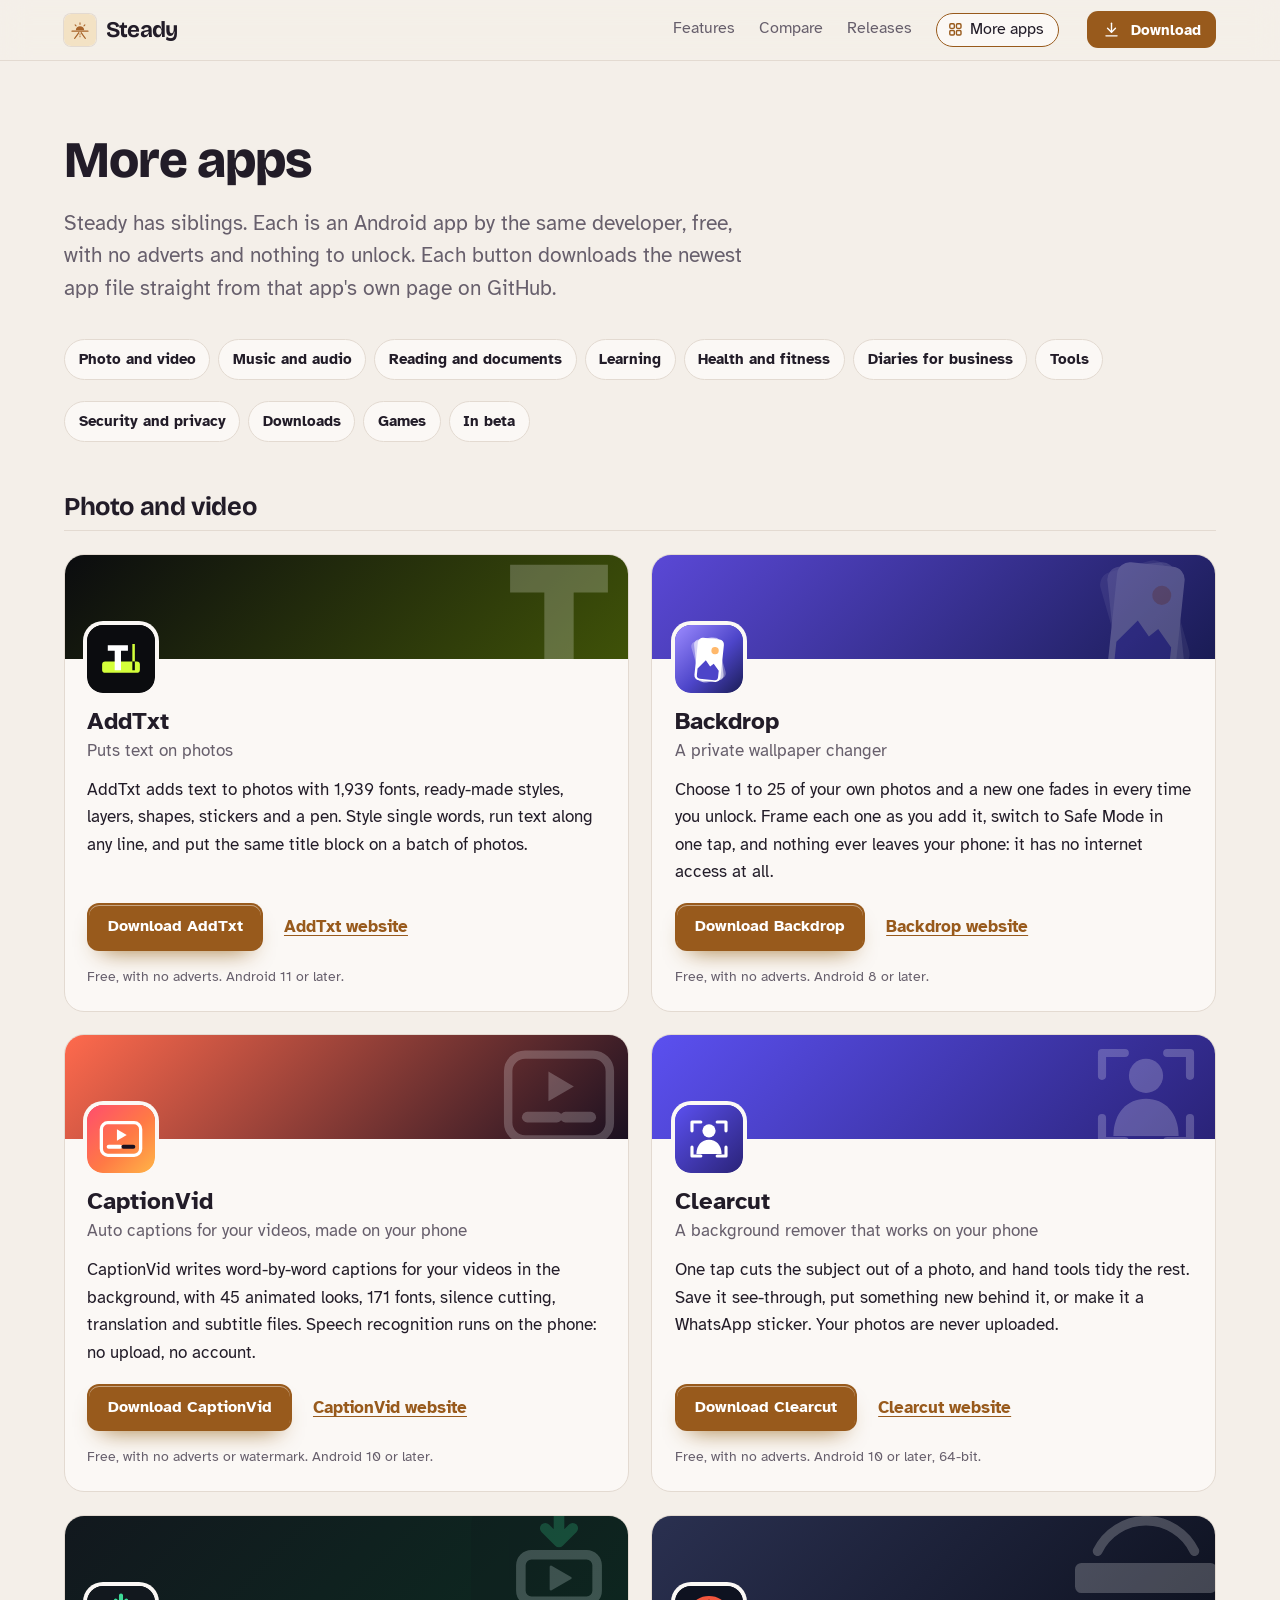
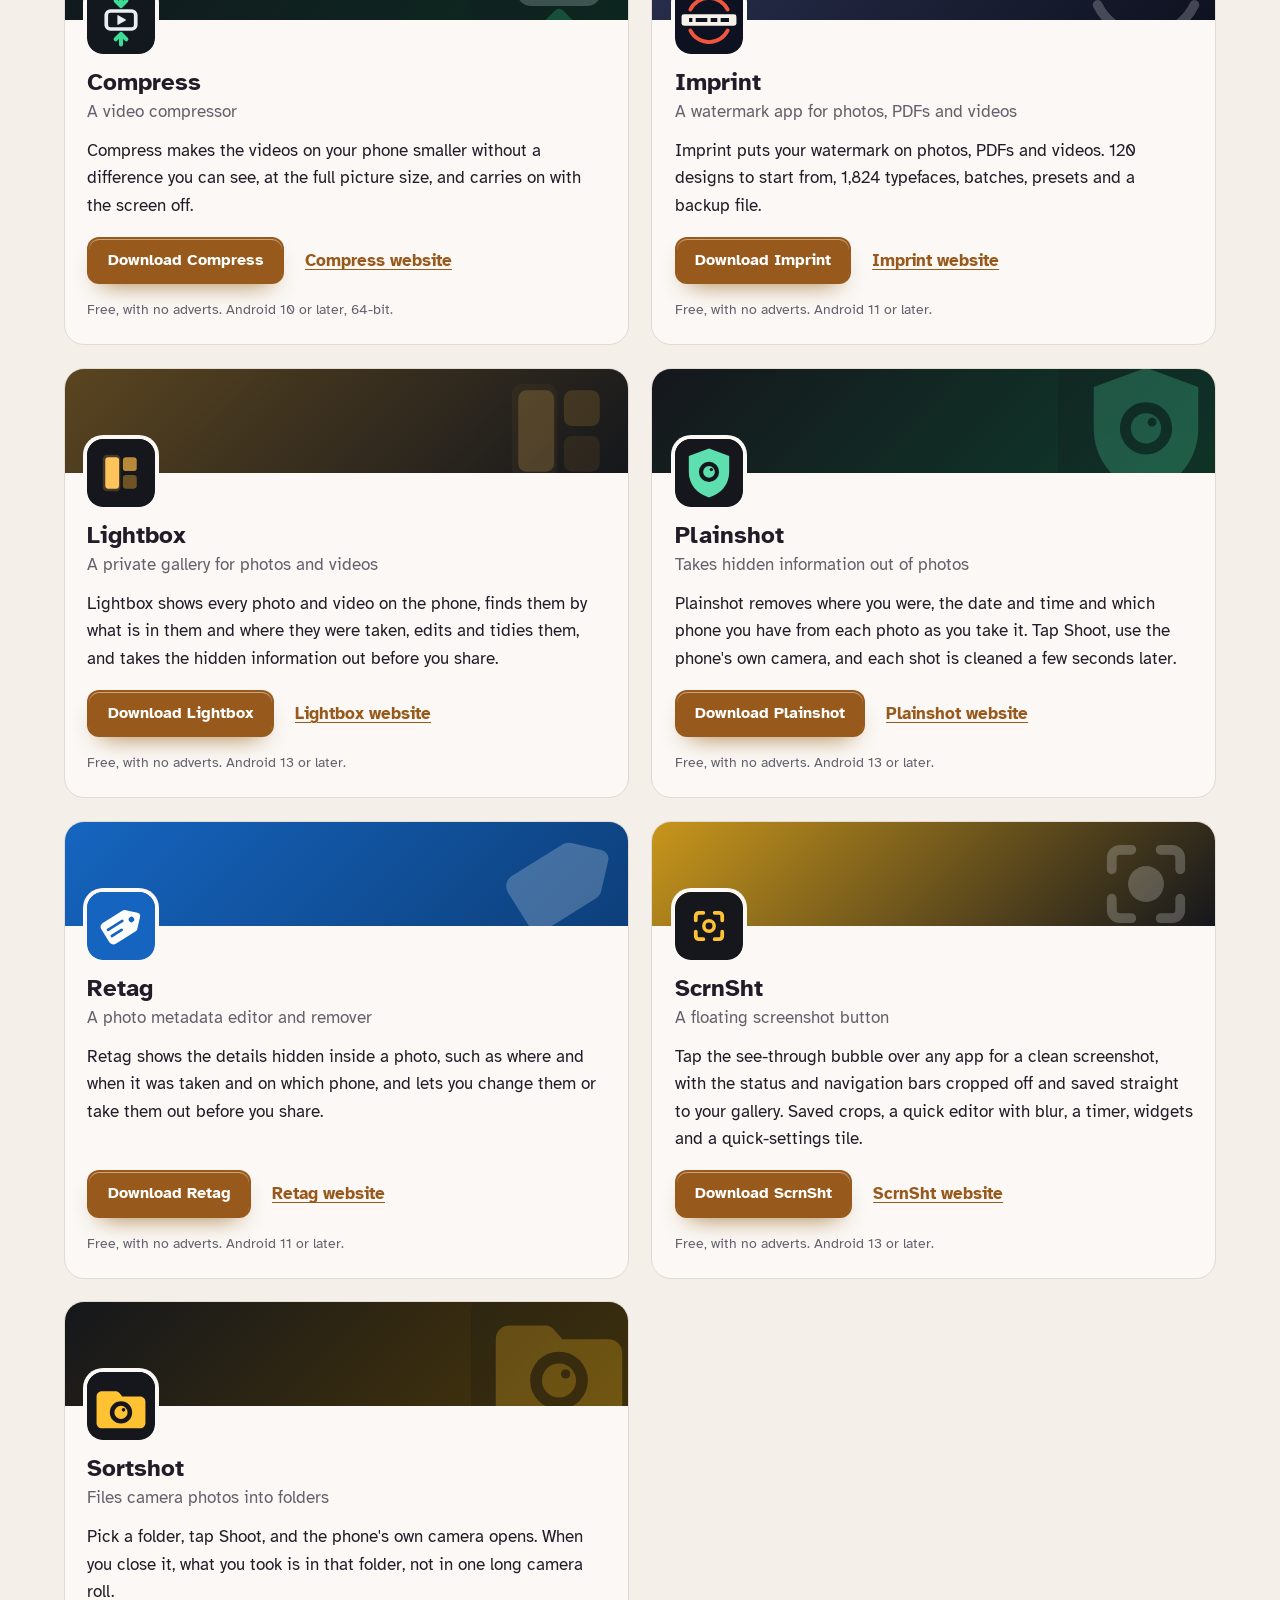
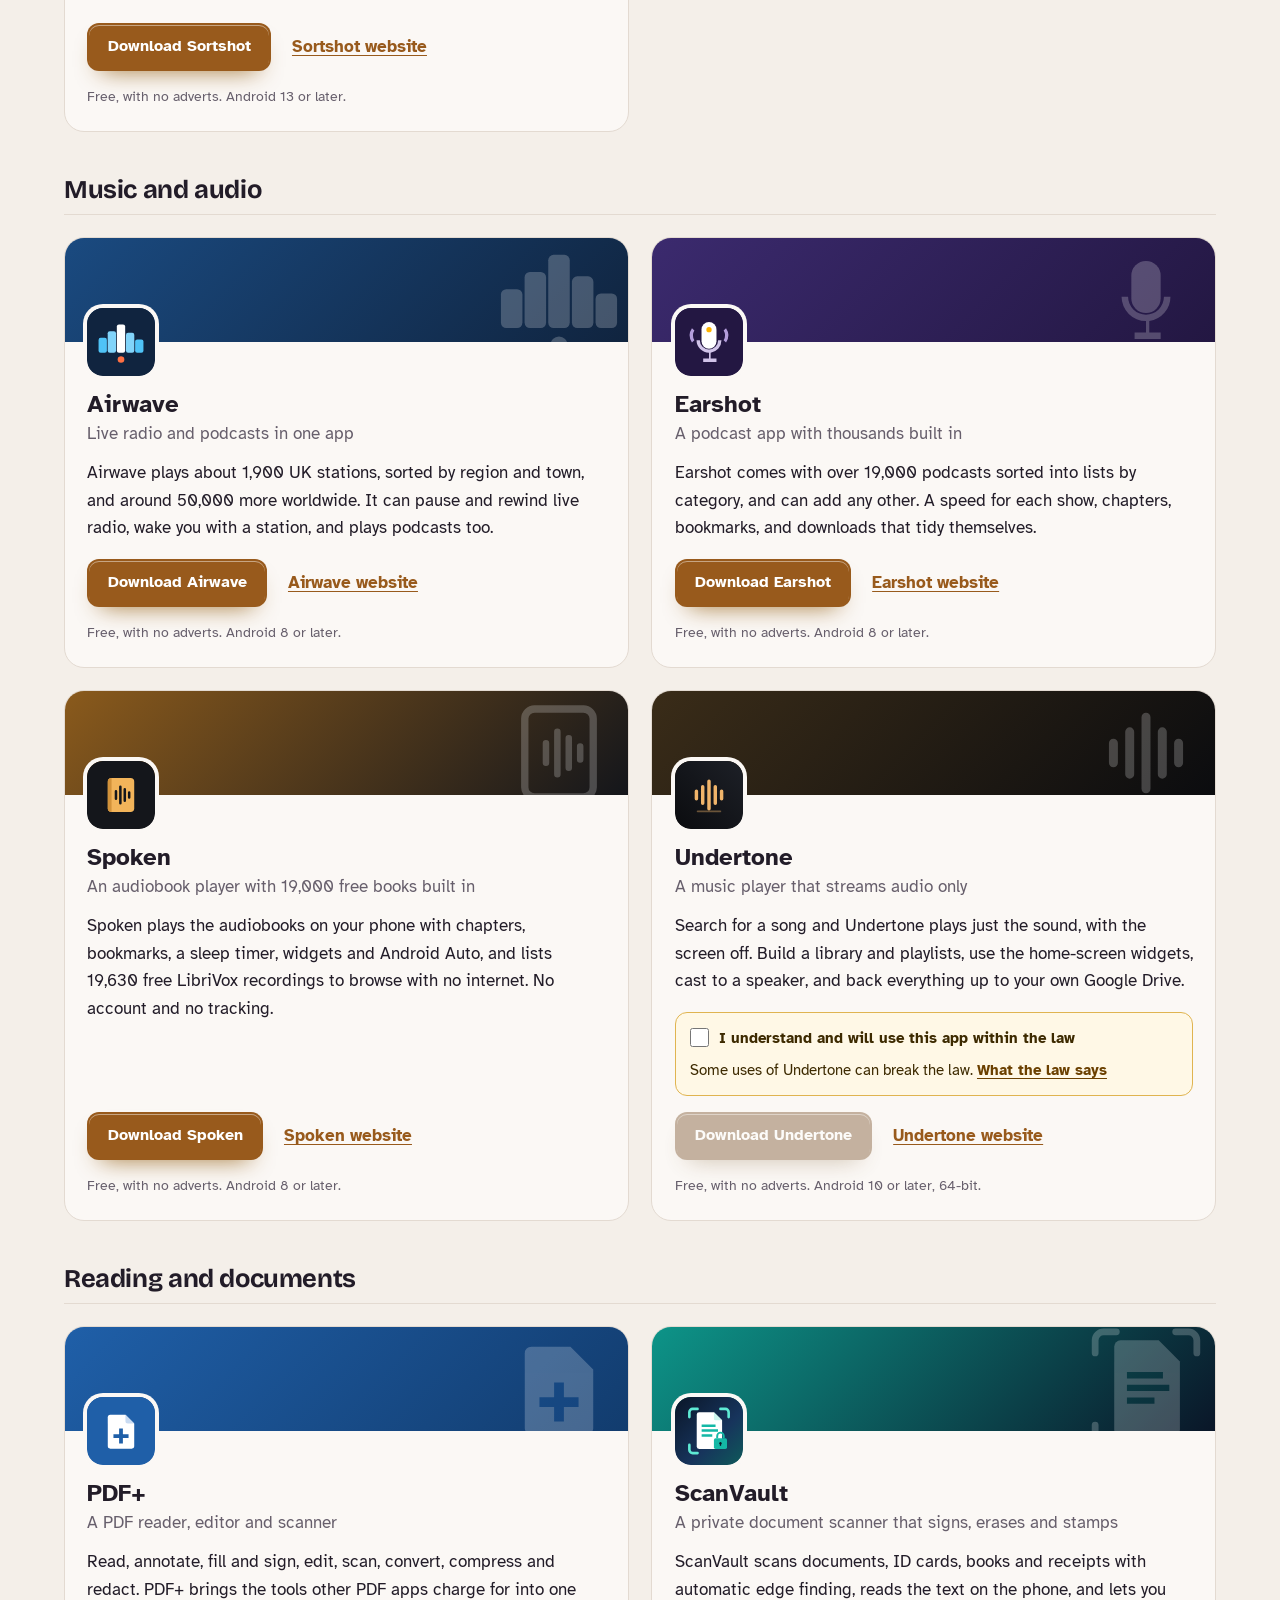
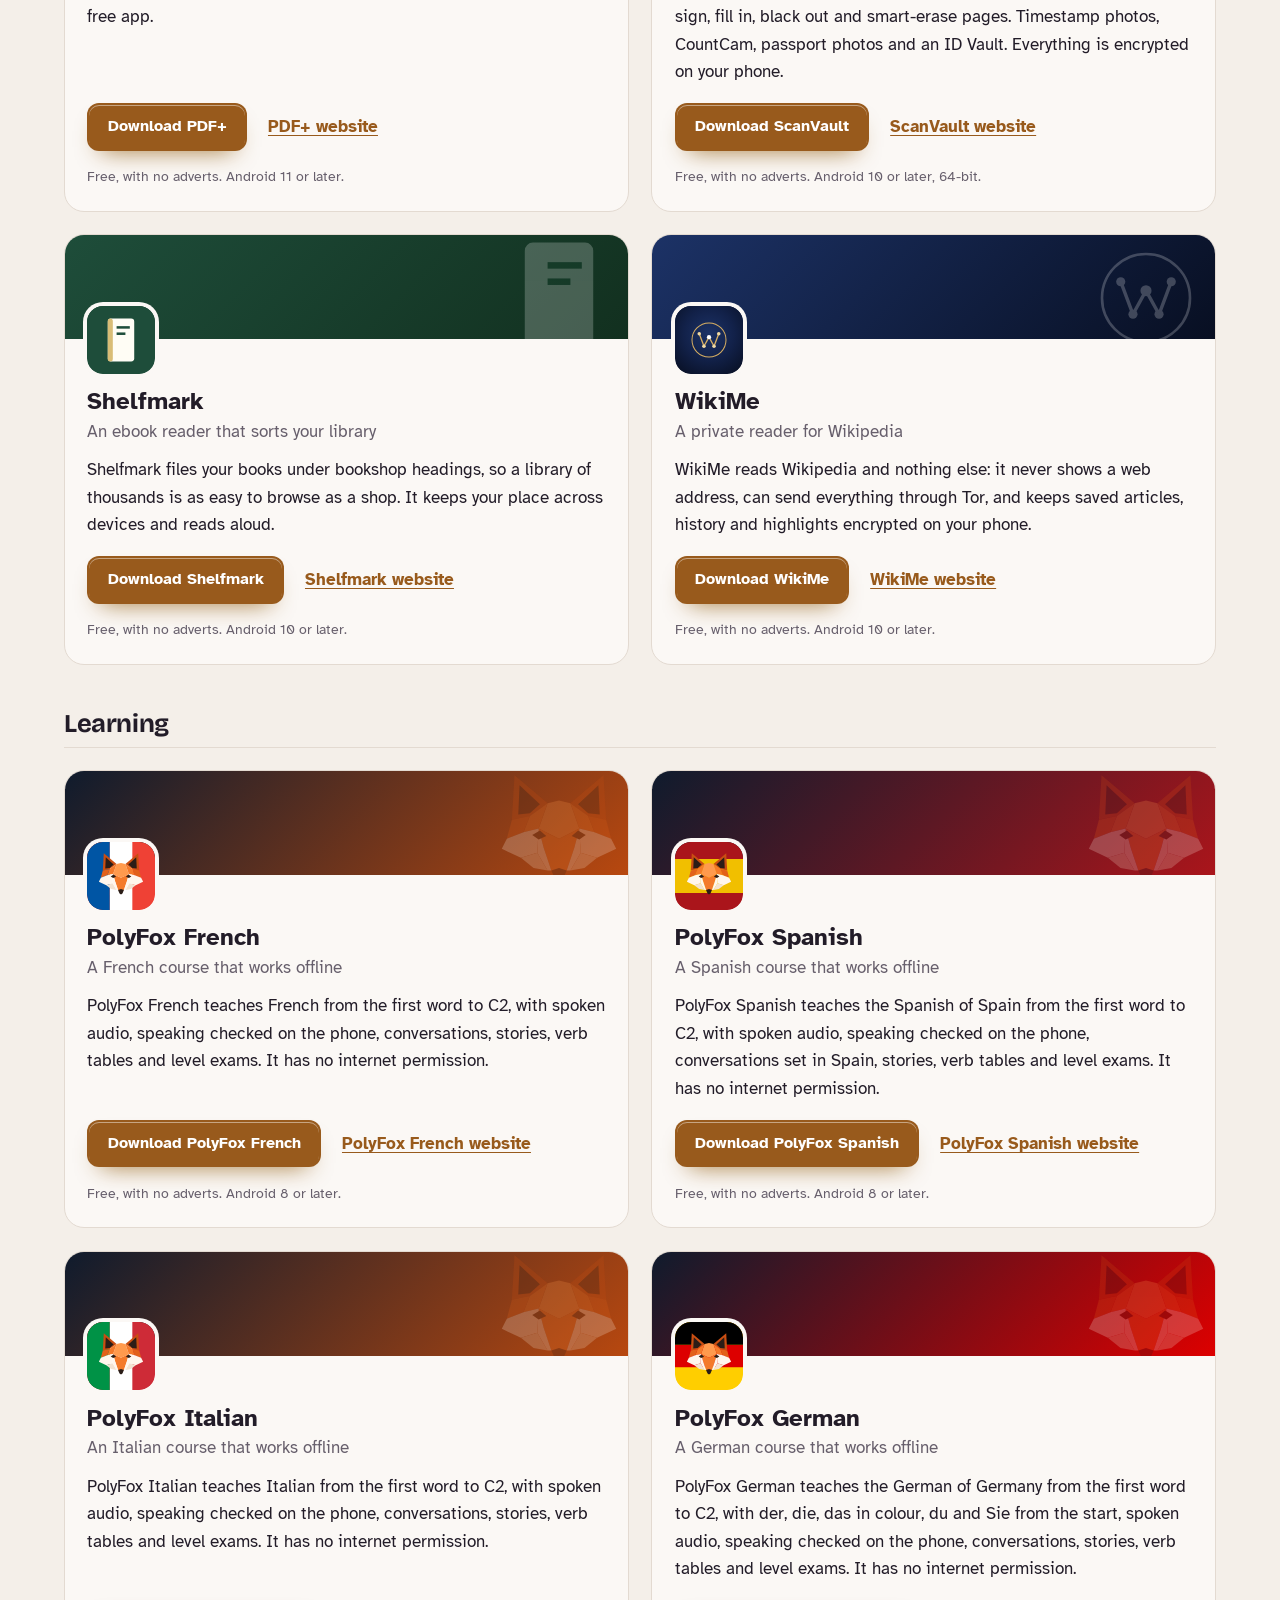
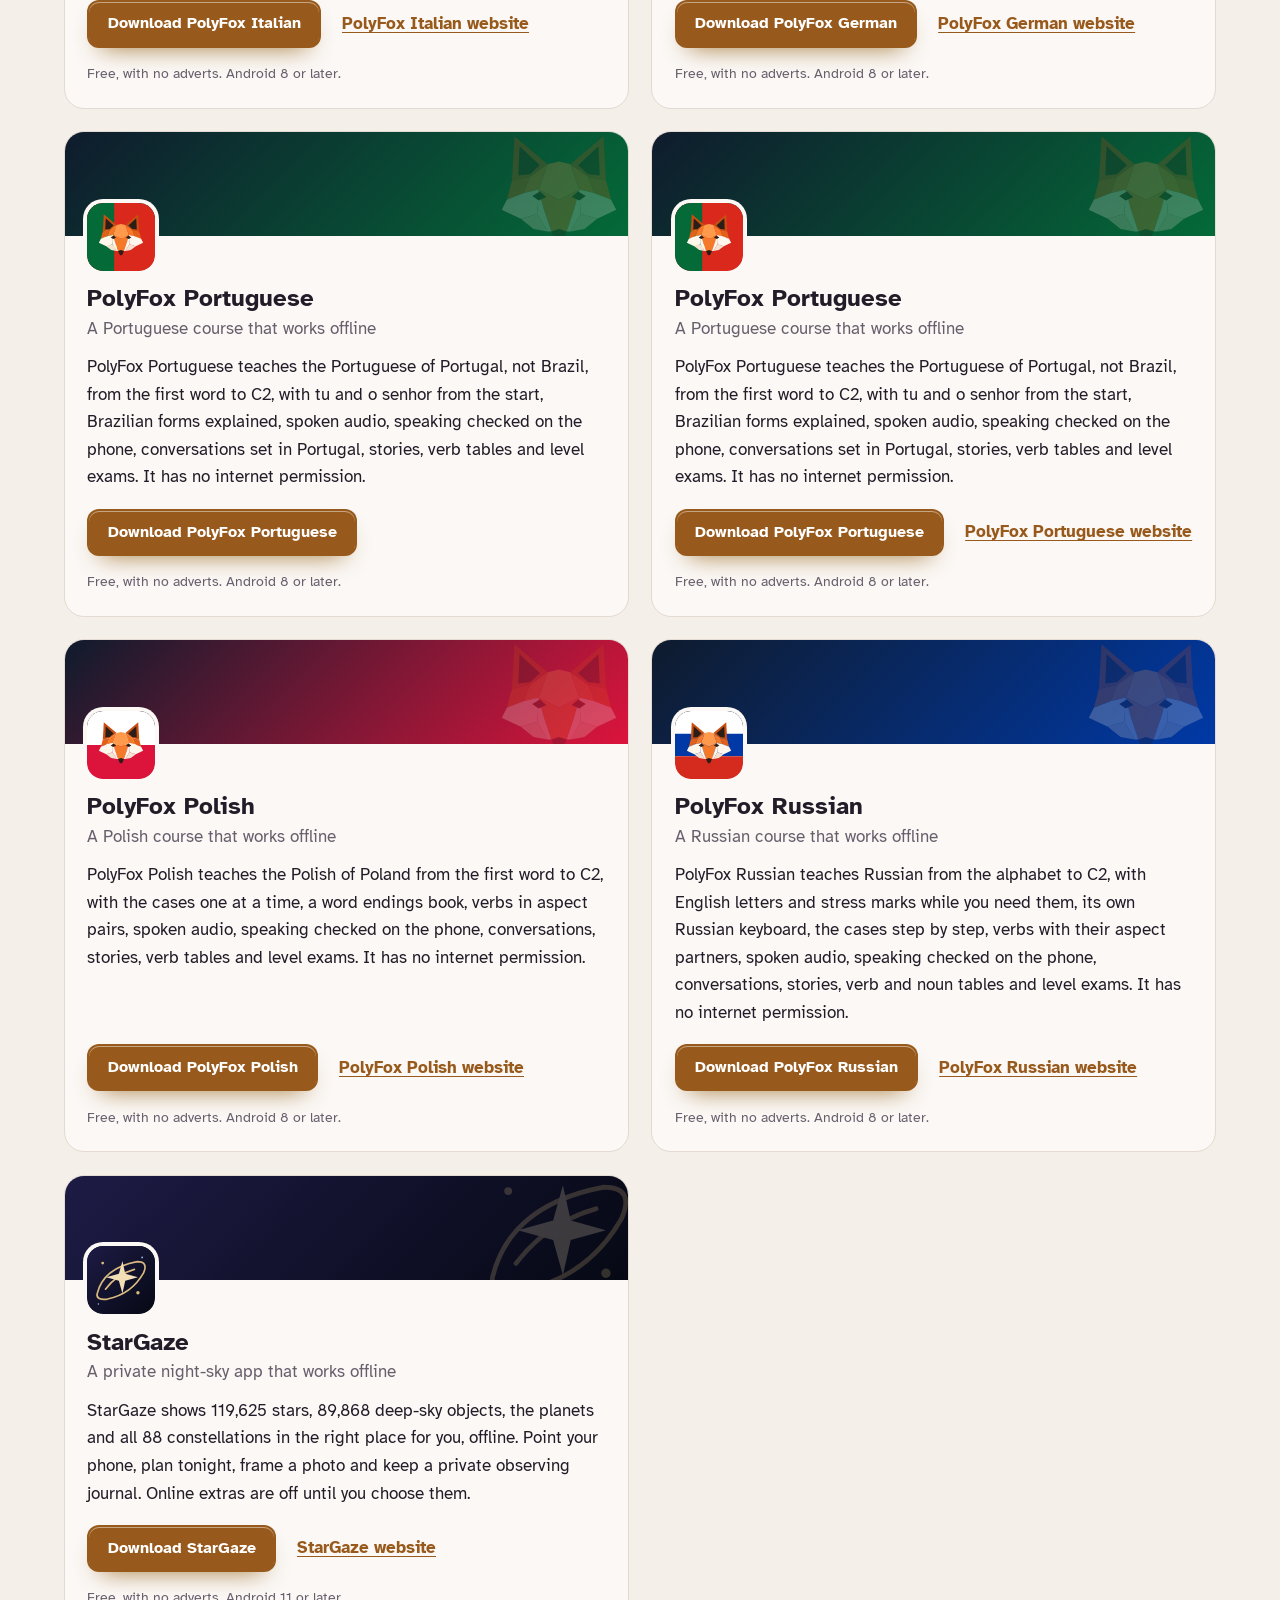
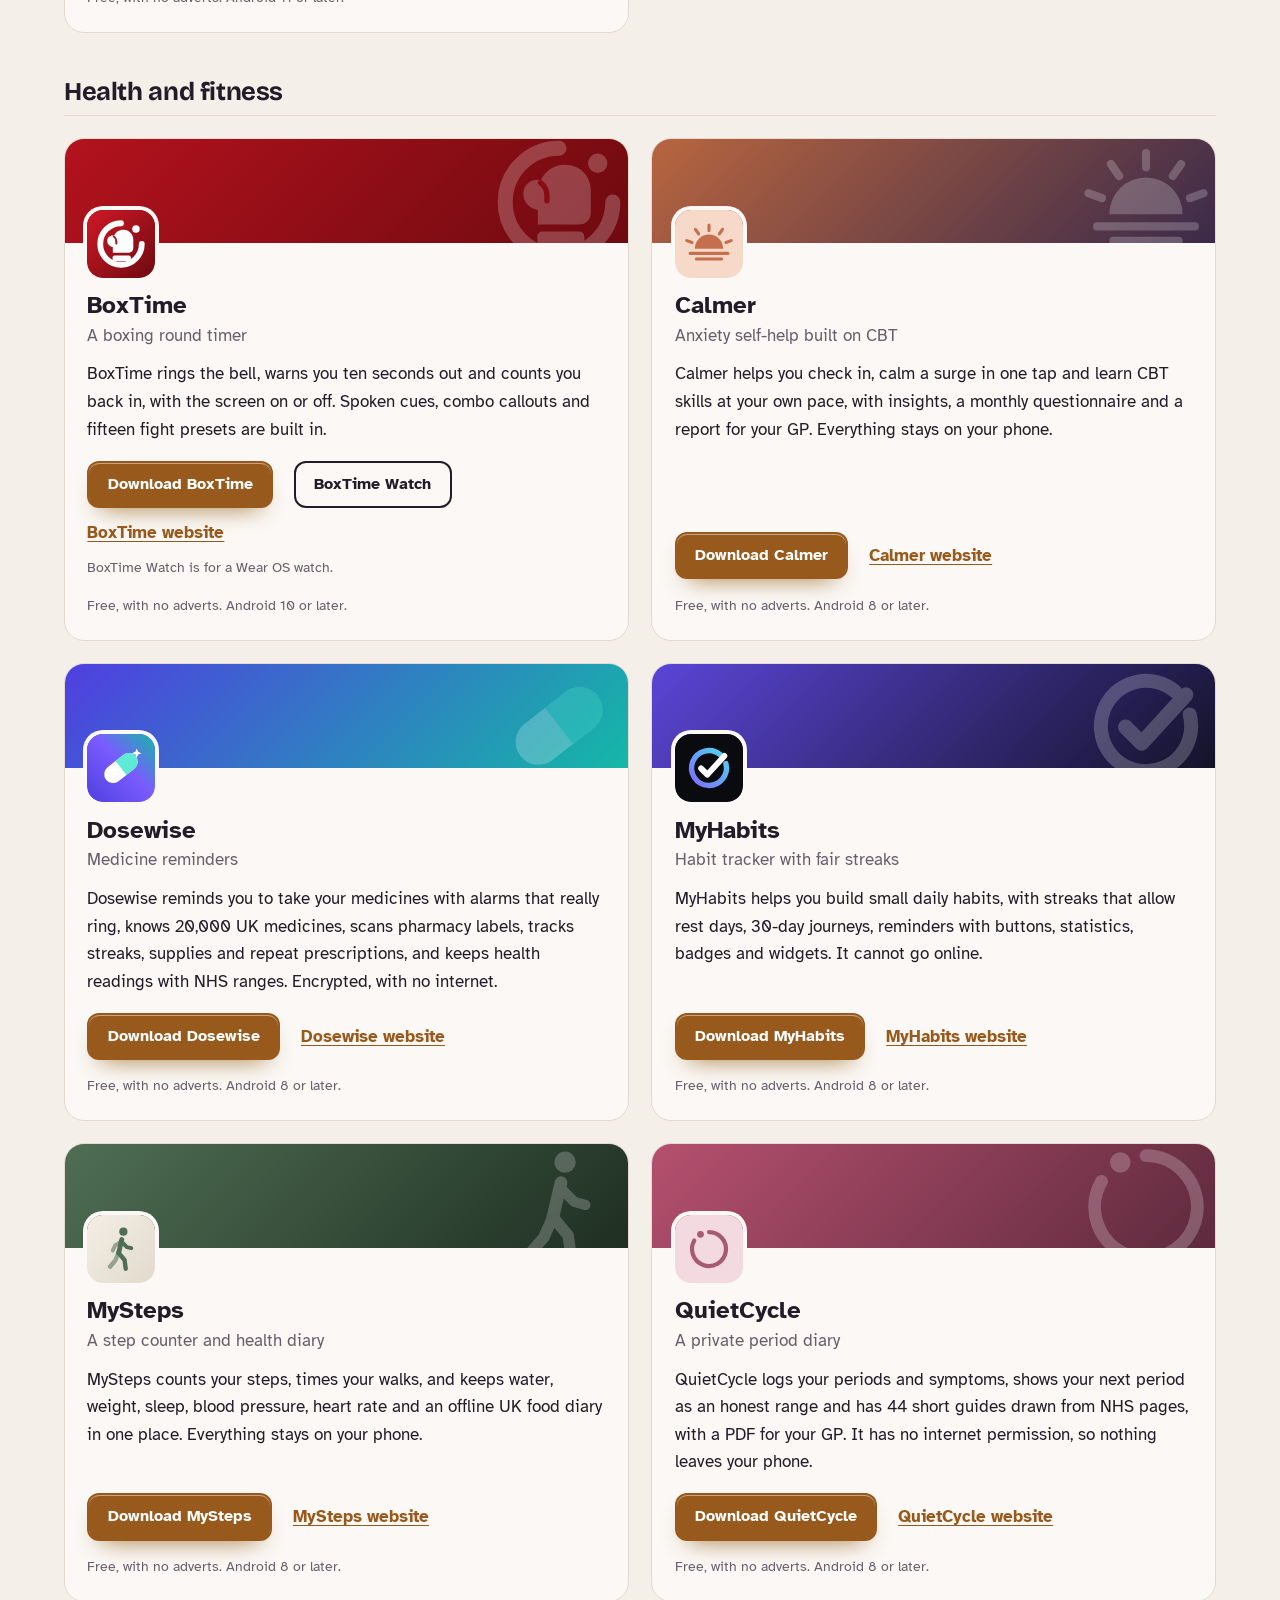
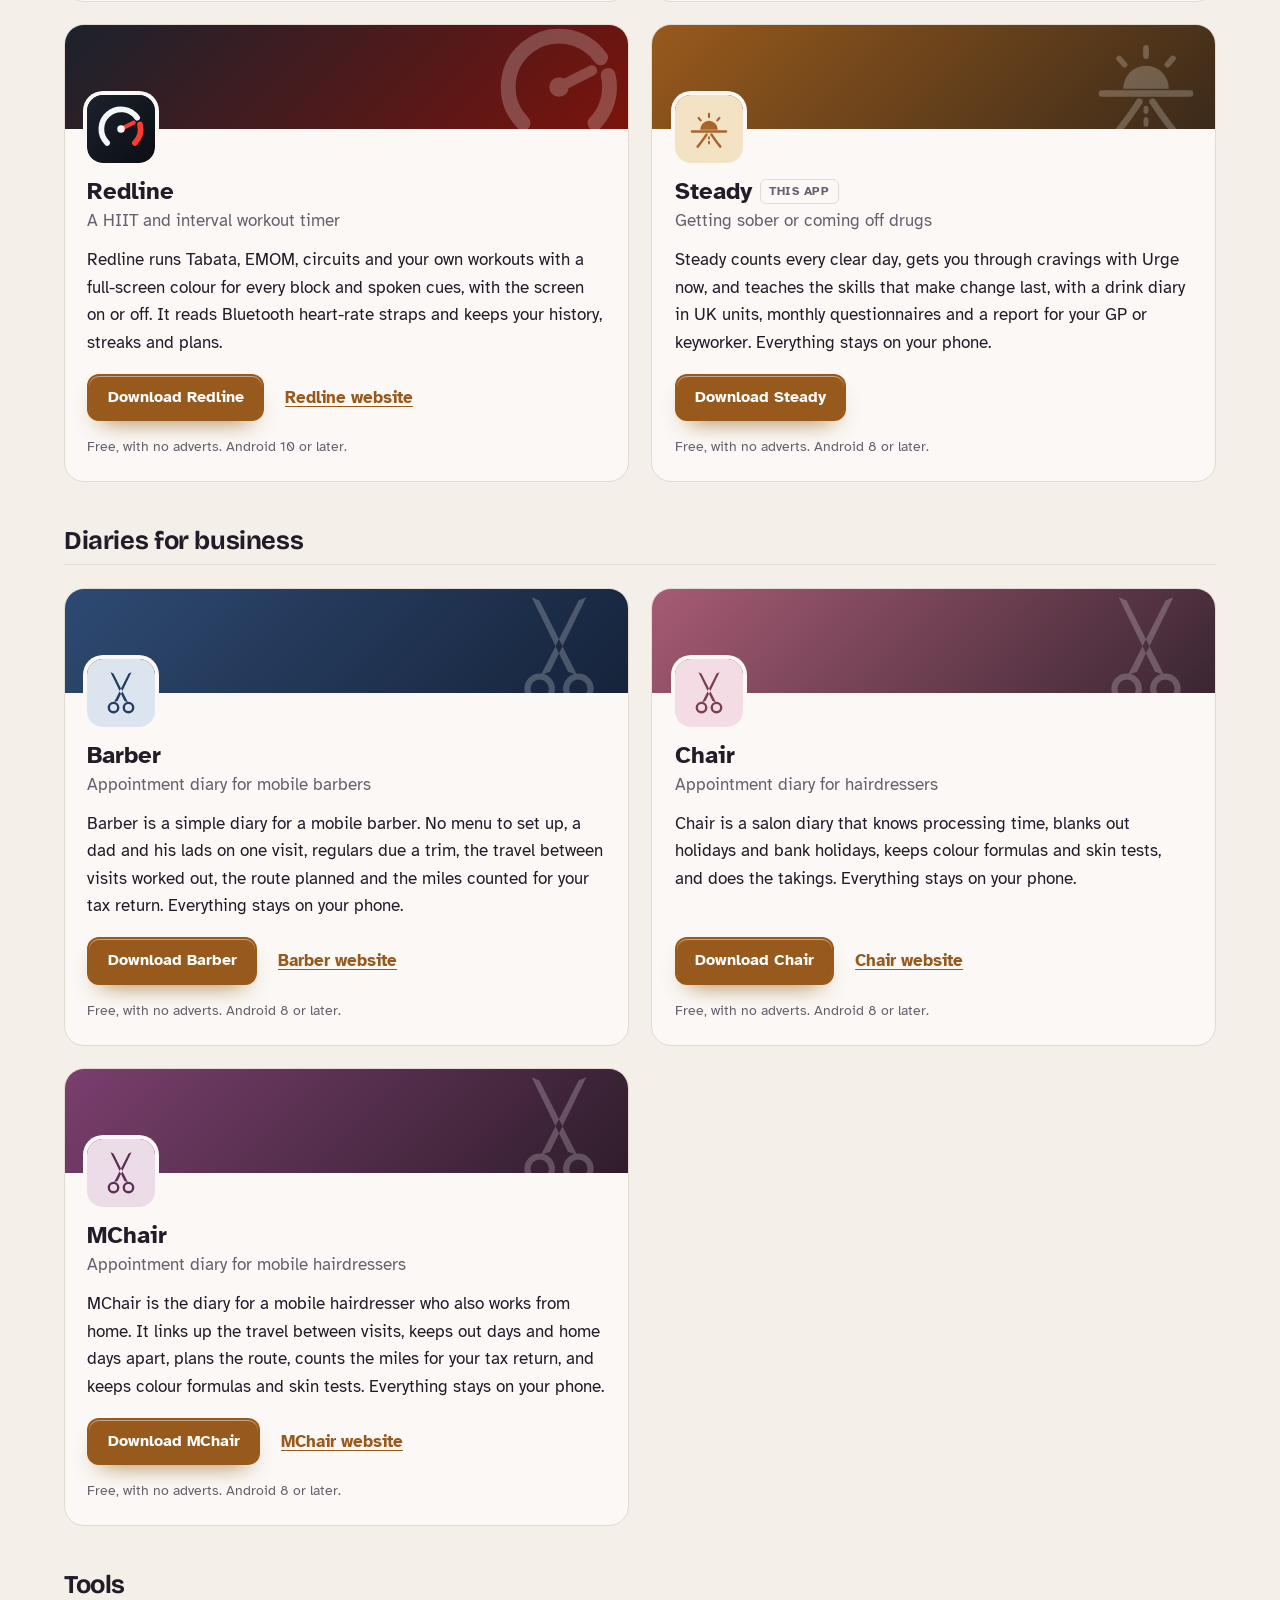
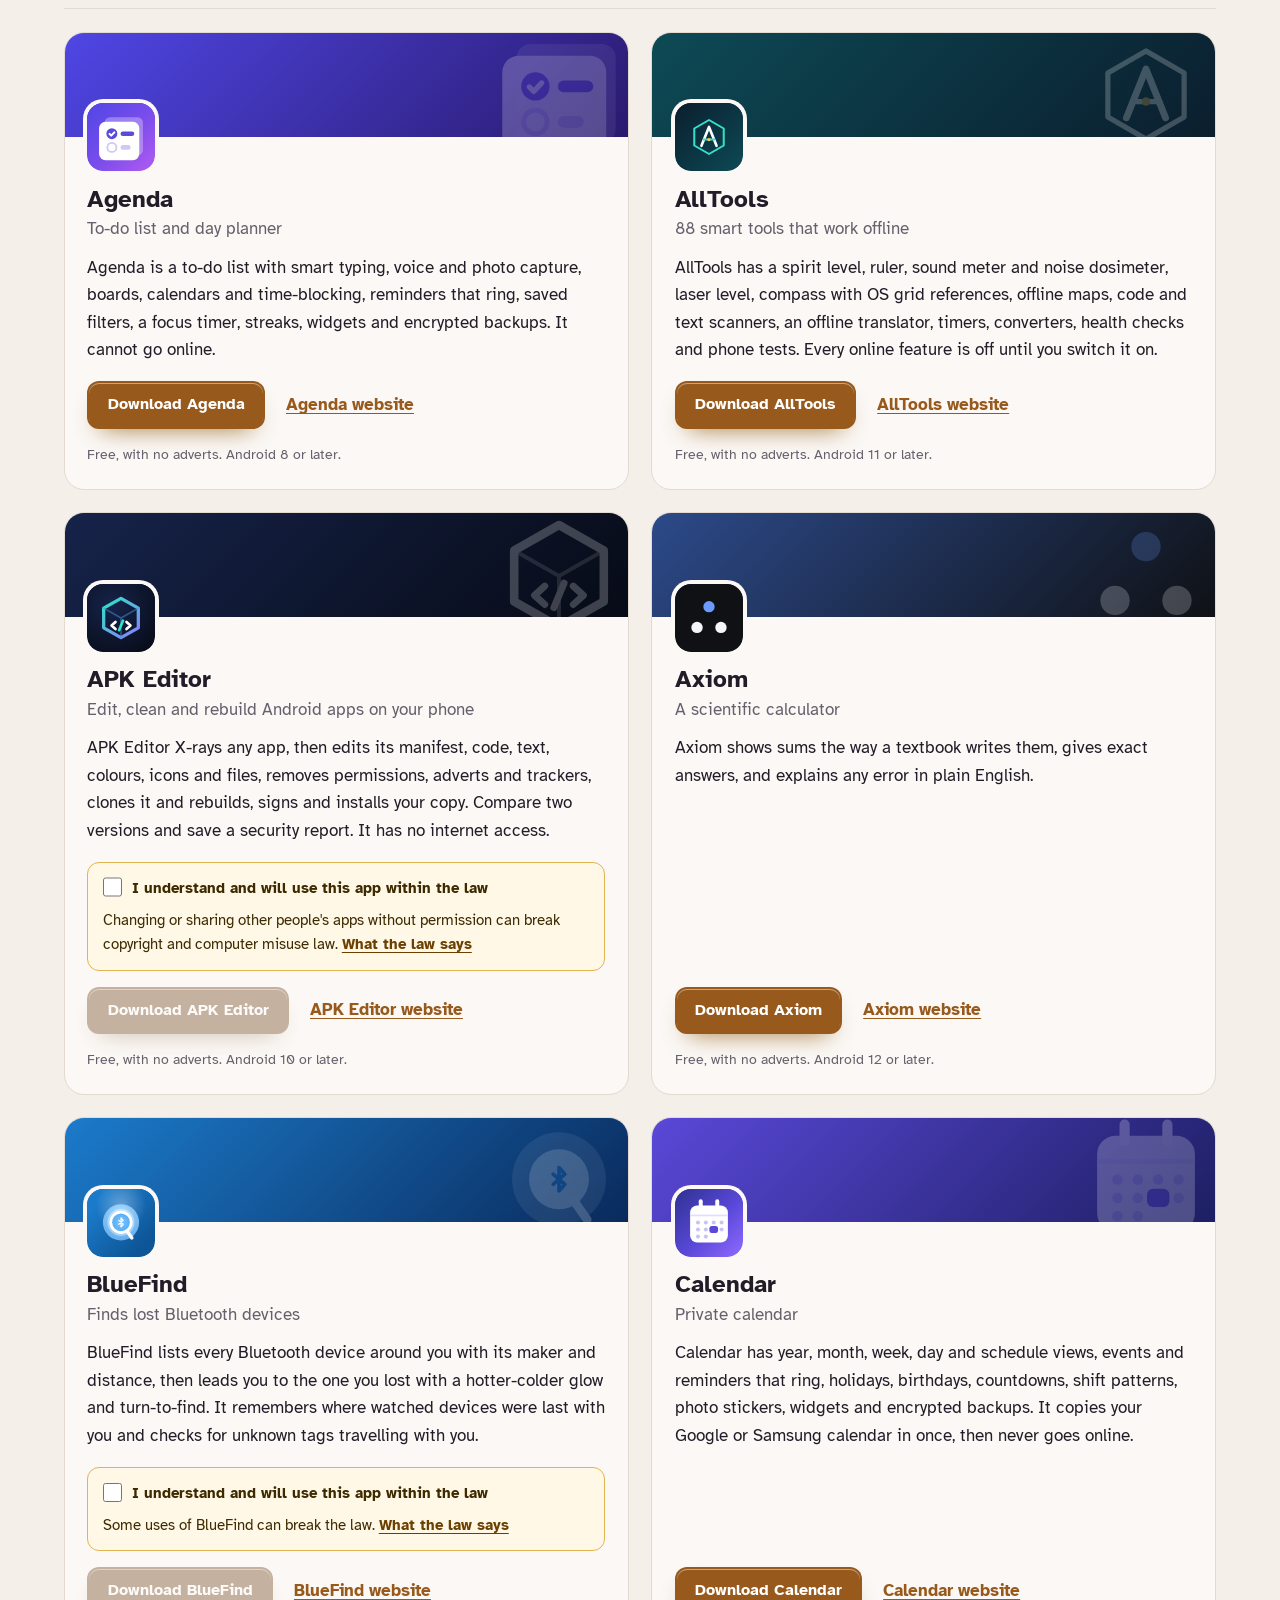
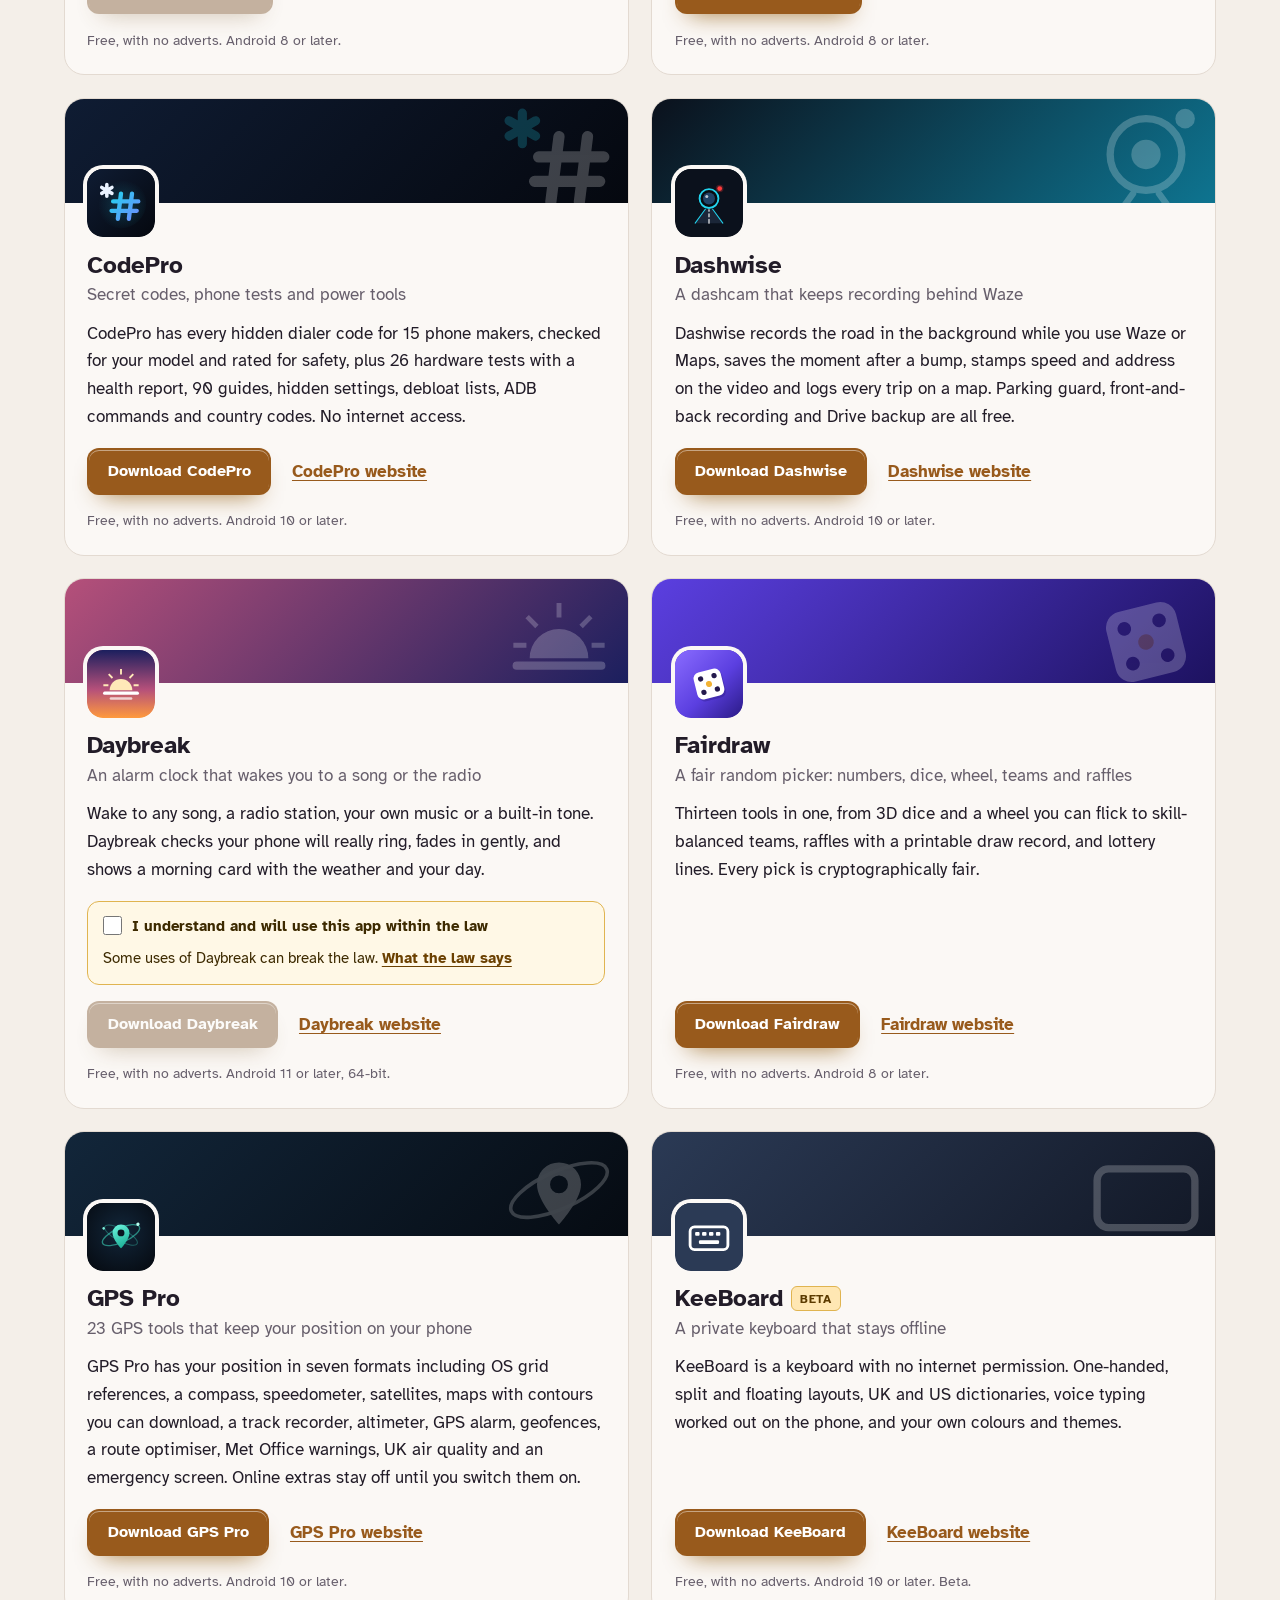
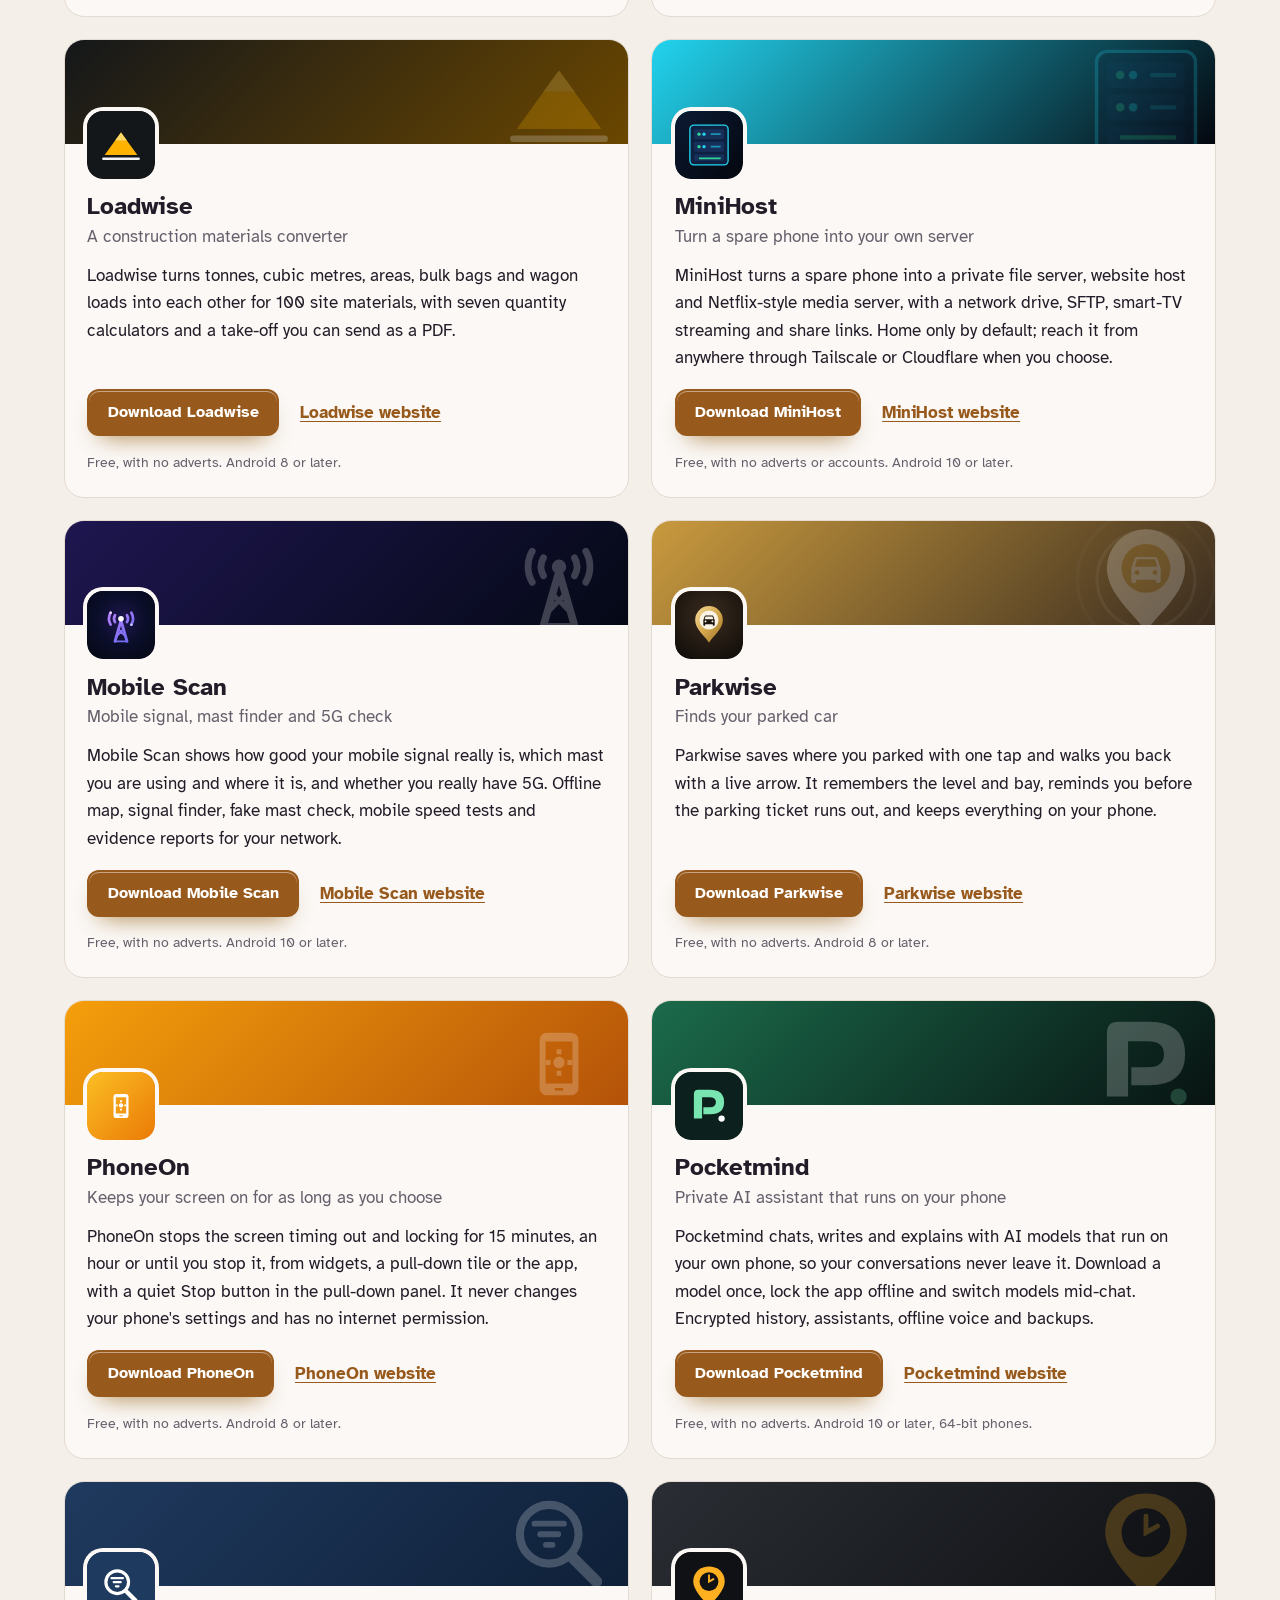
==== commit 3274c549: "More apps: add PolyFox Portuguese" ====
--- a/more-apps.html
+++ b/more-apps.html
@@ -4,7 +4,7 @@
 <meta charset="utf-8">
 <meta name="viewport" content="width=device-width, initial-scale=1">
 <title>More free Android apps from the maker of Steady</title>
-<meta name="description" content="All 95 free Android apps from the maker of Steady, in one list by category, each with its download and a link to its website.">
+<meta name="description" content="All 96 free Android apps from the maker of Steady, in one list by category, each with its download and a link to its website.">
 <meta name="author" content="Jonathan Jackson">
 <link rel="canonical" href="https://customgpter.github.io/steady/more-apps.html">
 <meta name="theme-color" content="#f4efe9" media="(prefers-color-scheme: light)">
@@ -12,7 +12,7 @@
 <meta property="og:type" content="website">
 <meta property="og:site_name" content="Steady">
 <meta property="og:title" content="More free Android apps from the maker of Steady">
-<meta property="og:description" content="All 95 free Android apps from the maker of Steady, in one list by category, each with its download and a link to its website.">
+<meta property="og:description" content="All 96 free Android apps from the maker of Steady, in one list by category, each with its download and a link to its website.">
 <meta property="og:url" content="https://customgpter.github.io/steady/more-apps.html">
 <meta property="og:image" content="https://customgpter.github.io/steady/assets/og.png">
 <meta property="og:image:width" content="1200">
@@ -26,7 +26,7 @@
 <link rel="preload" href="./assets/fonts/atkinson-hyperlegible-latin-400-normal.woff2" as="font" type="font/woff2" crossorigin>
 <link rel="stylesheet" href="./assets/site.css?v=1">
 <link rel="stylesheet" href="./assets/house.css?v=1">
-<script type="application/ld+json">{"@context":"https://schema.org","@type":"ItemList","name":"Apps from the maker of Steady","url":"https://customgpter.github.io/steady/more-apps.html","itemListElement":[{"@type":"ListItem","position":1,"name":"AddTxt","url":"https://customgpter.github.io/addtxt/"},{"@type":"ListItem","position":2,"name":"Backdrop","url":"https://customgpter.github.io/backdrop/"},{"@type":"ListItem","position":3,"name":"CaptionVid","url":"https://customgpter.github.io/captionvid/"},{"@type":"ListItem","position":4,"name":"Clearcut","url":"https://customgpter.github.io/clearcut/"},{"@type":"ListItem","position":5,"name":"Compress","url":"https://customgpter.github.io/compress/"},{"@type":"ListItem","position":6,"name":"Imprint","url":"https://customgpter.github.io/imprint/"},{"@type":"ListItem","position":7,"name":"Lightbox","url":"https://customgpter.github.io/lightbox/"},{"@type":"ListItem","position":8,"name":"Plainshot","url":"https://customgpter.github.io/plainshot/"},{"@type":"ListItem","position":9,"name":"Retag","url":"https://customgpter.github.io/retag/"},{"@type":"ListItem","position":10,"name":"ScrnSht","url":"https://customgpter.github.io/scrnsht/"},{"@type":"ListItem","position":11,"name":"Sortshot","url":"https://customgpter.github.io/sortshot/"},{"@type":"ListItem","position":12,"name":"Airwave","url":"https://customgpter.github.io/airwave/"},{"@type":"ListItem","position":13,"name":"Earshot","url":"https://customgpter.github.io/earshot/"},{"@type":"ListItem","position":14,"name":"Spoken","url":"https://customgpter.github.io/spoken/"},{"@type":"ListItem","position":15,"name":"Undertone","url":"https://customgpter.github.io/undertone/"},{"@type":"ListItem","position":16,"name":"PDF+","url":"https://customgpter.github.io/pdfplus/"},{"@type":"ListItem","position":17,"name":"ScanVault","url":"https://customgpter.github.io/scanvault/"},{"@type":"ListItem","position":18,"name":"Shelfmark","url":"https://customgpter.github.io/shelfmark/"},{"@type":"ListItem","position":19,"name":"WikiMe","url":"https://customgpter.github.io/wikime/"},{"@type":"ListItem","position":20,"name":"PolyFox French","url":"https://customgpter.github.io/polyfox/"},{"@type":"ListItem","position":21,"name":"PolyFox German","url":"https://customgpter.github.io/polyfox-german/"},{"@type":"ListItem","position":22,"name":"PolyFox Polish","url":"https://customgpter.github.io/polyfox-polish/"},{"@type":"ListItem","position":23,"name":"PolyFox Russian","url":"https://customgpter.github.io/polyfox-russian/"},{"@type":"ListItem","position":24,"name":"StarGaze","url":"https://customgpter.github.io/stargaze/"},{"@type":"ListItem","position":25,"name":"BoxTime","url":"https://customgpter.github.io/boxtime/"},{"@type":"ListItem","position":26,"name":"Calmer","url":"https://customgpter.github.io/calmer/"},{"@type":"ListItem","position":27,"name":"Dosewise","url":"https://customgpter.github.io/dosewise/"},{"@type":"ListItem","position":28,"name":"MyHabits","url":"https://customgpter.github.io/myhabits/"},{"@type":"ListItem","position":29,"name":"MySteps","url":"https://customgpter.github.io/mysteps/"},{"@type":"ListItem","position":30,"name":"QuietCycle","url":"https://customgpter.github.io/quietcycle/"},{"@type":"ListItem","position":31,"name":"Redline","url":"https://customgpter.github.io/redline/"},{"@type":"ListItem","position":32,"name":"Steady","url":"https://customgpter.github.io/steady/"},{"@type":"ListItem","position":33,"name":"Barber","url":"https://customgpter.github.io/barber/"},{"@type":"ListItem","position":34,"name":"Chair","url":"https://customgpter.github.io/chair/"},{"@type":"ListItem","position":35,"name":"MChair","url":"https://customgpter.github.io/mchair/"},{"@type":"ListItem","position":36,"name":"Agenda","url":"https://customgpter.github.io/agenda/"},{"@type":"ListItem","position":37,"name":"AllTools","url":"https://customgpter.github.io/alltools/"},{"@type":"ListItem","position":38,"name":"APK Editor","url":"https://customgpter.github.io/apkeditor/"},{"@type":"ListItem","position":39,"name":"Axiom","url":"https://customgpter.github.io/axiom/"},{"@type":"ListItem","position":40,"name":"BlueFind","url":"https://customgpter.github.io/bluefind/"},{"@type":"ListItem","position":41,"name":"Calendar","url":"https://customgpter.github.io/calendar/"},{"@type":"ListItem","position":42,"name":"CodePro","url":"https://customgpter.github.io/codepro/"},{"@type":"ListItem","position":43,"name":"Dashwise","url":"https://customgpter.github.io/dashwise/"},{"@type":"ListItem","position":44,"name":"Daybreak","url":"https://customgpter.github.io/daybreak/"},{"@type":"ListItem","position":45,"name":"Fairdraw","url":"https://customgpter.github.io/fairdraw/"},{"@type":"ListItem","position":46,"name":"GPS Pro","url":"https://customgpter.github.io/gpspro/"},{"@type":"ListItem","position":47,"name":"KeeBoard","url":"https://customgpter.github.io/keeboard/"},{"@type":"ListItem","position":48,"name":"Loadwise","url":"https://customgpter.github.io/loadwise/"},{"@type":"ListItem","position":49,"name":"MiniHost","url":"https://customgpter.github.io/minihost/"},{"@type":"ListItem","position":50,"name":"Mobile Scan","url":"https://customgpter.github.io/mobilescan/"},{"@type":"ListItem","position":51,"name":"Parkwise","url":"https://customgpter.github.io/parkwise/"},{"@type":"ListItem","position":52,"name":"Pocketmind","url":"https://customgpter.github.io/pocketmind/"},{"@type":"ListItem","position":53,"name":"Refine","url":"https://customgpter.github.io/refine/"},{"@type":"ListItem","position":54,"name":"Shiftwise","url":"https://customgpter.github.io/shiftwise/"},{"@type":"ListItem","position":55,"name":"SimpleCalc","url":"https://customgpter.github.io/simplecalc/"},{"@type":"ListItem","position":56,"name":"Skyline","url":"https://customgpter.github.io/skyline/"},{"@type":"ListItem","position":57,"name":"Slipway","url":"https://customgpter.github.io/slipway/"},{"@type":"ListItem","position":58,"name":"Tagger","url":"https://customgpter.github.io/tagger/"},{"@type":"ListItem","position":59,"name":"TotalClean","url":"https://customgpter.github.io/totalclean/"},{"@type":"ListItem","position":60,"name":"TVLink","url":"https://customgpter.github.io/tvlink/"},{"@type":"ListItem","position":61,"name":"Unbox","url":"https://customgpter.github.io/unbox/"},{"@type":"ListItem","position":62,"name":"WhatsKeep","url":"https://customgpter.github.io/whatskeep/"},{"@type":"ListItem","position":63,"name":"WiFi Scan","url":"https://customgpter.github.io/wifiscan/"},{"@type":"ListItem","position":64,"name":"Auditly","url":"https://customgpter.github.io/auditly/"},{"@type":"ListItem","position":65,"name":"Backchannel","url":"https://customgpter.github.io/backchannel/"},{"@type":"ListItem","position":66,"name":"ENotes","url":"https://customgpter.github.io/enotes/"},{"@type":"ListItem","position":67,"name":"FindMe","url":"https://customgpter.github.io/findme/"},{"@type":"ListItem","position":68,"name":"iLock","url":"https://customgpter.github.io/ilock/"},{"@type":"ListItem","position":69,"name":"ImSafe","url":"https://customgpter.github.io/imsafe/"},{"@type":"ListItem","position":70,"name":"IShred","url":"https://customgpter.github.io/ishred/"},{"@type":"ListItem","position":71,"name":"LockBox","url":"https://customgpter.github.io/lockbox/"},{"@type":"ListItem","position":72,"name":"PassVault","url":"https://customgpter.github.io/passvault/"},{"@type":"ListItem","position":73,"name":"SpyFind","url":"https://customgpter.github.io/spyfind/"},{"@type":"ListItem","position":74,"name":"TextWipe","url":"https://customgpter.github.io/textwipe/"},{"@type":"ListItem","position":75,"name":"Tracewire","url":"https://customgpter.github.io/tracewire/"},{"@type":"ListItem","position":76,"name":"Vigil","url":"https://customgpter.github.io/vigil/"},{"@type":"ListItem","position":77,"name":"Grab","url":"https://customgpter.github.io/grab/"},{"@type":"ListItem","position":78,"name":"Swarm","url":"https://customgpter.github.io/swarm/"},{"@type":"ListItem","position":79,"name":"Plane Games","url":"https://customgpter.github.io/plane-games/"},{"@type":"ListItem","position":80,"name":"Ninefold","url":"https://customgpter.github.io/ninefold/"},{"@type":"ListItem","position":81,"name":"Cubewise","url":"https://customgpter.github.io/cubewise/"},{"@type":"ListItem","position":82,"name":"Tilewise","url":"https://customgpter.github.io/tilewise/"},{"@type":"ListItem","position":83,"name":"Letterwise","url":"https://customgpter.github.io/letterwise/"},{"@type":"ListItem","position":84,"name":"Kingside","url":"https://customgpter.github.io/kingside/"},{"@type":"ListItem","position":85,"name":"Deckhand","url":"https://customgpter.github.io/deckhand/"},{"@type":"ListItem","position":86,"name":"SNESForge","url":"https://customgpter.github.io/snesforge/"},{"@type":"ListItem","position":87,"name":"Fame Boy","url":"https://customgpter.github.io/fameboy/"},{"@type":"ListItem","position":88,"name":"PSPPro","url":"https://customgpter.github.io/psppro/"},{"@type":"ListItem","position":89,"name":"MegaGen","url":"https://customgpter.github.io/megagen/"},{"@type":"ListItem","position":90,"name":"QVR","url":"https://customgpter.github.io/qvr/"},{"@type":"ListItem","position":91,"name":"QVR Watch","url":"https://customgpter.github.io/qvr-watch/"},{"@type":"ListItem","position":92,"name":"QVRLite","url":"https://customgpter.github.io/qvrlite/"},{"@type":"ListItem","position":93,"name":"Onionz","url":"https://customgpter.github.io/onionz/"},{"@type":"ListItem","position":94,"name":"OnionzWeb","url":"https://customgpter.github.io/onionzweb/"}]}</script>
+<script type="application/ld+json">{"@context":"https://schema.org","@type":"ItemList","name":"Apps from the maker of Steady","url":"https://customgpter.github.io/steady/more-apps.html","itemListElement":[{"@type":"ListItem","position":1,"name":"AddTxt","url":"https://customgpter.github.io/addtxt/"},{"@type":"ListItem","position":2,"name":"Backdrop","url":"https://customgpter.github.io/backdrop/"},{"@type":"ListItem","position":3,"name":"CaptionVid","url":"https://customgpter.github.io/captionvid/"},{"@type":"ListItem","position":4,"name":"Clearcut","url":"https://customgpter.github.io/clearcut/"},{"@type":"ListItem","position":5,"name":"Compress","url":"https://customgpter.github.io/compress/"},{"@type":"ListItem","position":6,"name":"Imprint","url":"https://customgpter.github.io/imprint/"},{"@type":"ListItem","position":7,"name":"Lightbox","url":"https://customgpter.github.io/lightbox/"},{"@type":"ListItem","position":8,"name":"Plainshot","url":"https://customgpter.github.io/plainshot/"},{"@type":"ListItem","position":9,"name":"Retag","url":"https://customgpter.github.io/retag/"},{"@type":"ListItem","position":10,"name":"ScrnSht","url":"https://customgpter.github.io/scrnsht/"},{"@type":"ListItem","position":11,"name":"Sortshot","url":"https://customgpter.github.io/sortshot/"},{"@type":"ListItem","position":12,"name":"Airwave","url":"https://customgpter.github.io/airwave/"},{"@type":"ListItem","position":13,"name":"Earshot","url":"https://customgpter.github.io/earshot/"},{"@type":"ListItem","position":14,"name":"Spoken","url":"https://customgpter.github.io/spoken/"},{"@type":"ListItem","position":15,"name":"Undertone","url":"https://customgpter.github.io/undertone/"},{"@type":"ListItem","position":16,"name":"PDF+","url":"https://customgpter.github.io/pdfplus/"},{"@type":"ListItem","position":17,"name":"ScanVault","url":"https://customgpter.github.io/scanvault/"},{"@type":"ListItem","position":18,"name":"Shelfmark","url":"https://customgpter.github.io/shelfmark/"},{"@type":"ListItem","position":19,"name":"WikiMe","url":"https://customgpter.github.io/wikime/"},{"@type":"ListItem","position":20,"name":"PolyFox French","url":"https://customgpter.github.io/polyfox/"},{"@type":"ListItem","position":21,"name":"PolyFox German","url":"https://customgpter.github.io/polyfox-german/"},{"@type":"ListItem","position":22,"name":"PolyFox Portuguese","url":"https://customgpter.github.io/polyfox-portuguese/"},{"@type":"ListItem","position":23,"name":"PolyFox Polish","url":"https://customgpter.github.io/polyfox-polish/"},{"@type":"ListItem","position":24,"name":"PolyFox Russian","url":"https://customgpter.github.io/polyfox-russian/"},{"@type":"ListItem","position":25,"name":"StarGaze","url":"https://customgpter.github.io/stargaze/"},{"@type":"ListItem","position":26,"name":"BoxTime","url":"https://customgpter.github.io/boxtime/"},{"@type":"ListItem","position":27,"name":"Calmer","url":"https://customgpter.github.io/calmer/"},{"@type":"ListItem","position":28,"name":"Dosewise","url":"https://customgpter.github.io/dosewise/"},{"@type":"ListItem","position":29,"name":"MyHabits","url":"https://customgpter.github.io/myhabits/"},{"@type":"ListItem","position":30,"name":"MySteps","url":"https://customgpter.github.io/mysteps/"},{"@type":"ListItem","position":31,"name":"QuietCycle","url":"https://customgpter.github.io/quietcycle/"},{"@type":"ListItem","position":32,"name":"Redline","url":"https://customgpter.github.io/redline/"},{"@type":"ListItem","position":33,"name":"Steady","url":"https://customgpter.github.io/steady/"},{"@type":"ListItem","position":34,"name":"Barber","url":"https://customgpter.github.io/barber/"},{"@type":"ListItem","position":35,"name":"Chair","url":"https://customgpter.github.io/chair/"},{"@type":"ListItem","position":36,"name":"MChair","url":"https://customgpter.github.io/mchair/"},{"@type":"ListItem","position":37,"name":"Agenda","url":"https://customgpter.github.io/agenda/"},{"@type":"ListItem","position":38,"name":"AllTools","url":"https://customgpter.github.io/alltools/"},{"@type":"ListItem","position":39,"name":"APK Editor","url":"https://customgpter.github.io/apkeditor/"},{"@type":"ListItem","position":40,"name":"Axiom","url":"https://customgpter.github.io/axiom/"},{"@type":"ListItem","position":41,"name":"BlueFind","url":"https://customgpter.github.io/bluefind/"},{"@type":"ListItem","position":42,"name":"Calendar","url":"https://customgpter.github.io/calendar/"},{"@type":"ListItem","position":43,"name":"CodePro","url":"https://customgpter.github.io/codepro/"},{"@type":"ListItem","position":44,"name":"Dashwise","url":"https://customgpter.github.io/dashwise/"},{"@type":"ListItem","position":45,"name":"Daybreak","url":"https://customgpter.github.io/daybreak/"},{"@type":"ListItem","position":46,"name":"Fairdraw","url":"https://customgpter.github.io/fairdraw/"},{"@type":"ListItem","position":47,"name":"GPS Pro","url":"https://customgpter.github.io/gpspro/"},{"@type":"ListItem","position":48,"name":"KeeBoard","url":"https://customgpter.github.io/keeboard/"},{"@type":"ListItem","position":49,"name":"Loadwise","url":"https://customgpter.github.io/loadwise/"},{"@type":"ListItem","position":50,"name":"MiniHost","url":"https://customgpter.github.io/minihost/"},{"@type":"ListItem","position":51,"name":"Mobile Scan","url":"https://customgpter.github.io/mobilescan/"},{"@type":"ListItem","position":52,"name":"Parkwise","url":"https://customgpter.github.io/parkwise/"},{"@type":"ListItem","position":53,"name":"Pocketmind","url":"https://customgpter.github.io/pocketmind/"},{"@type":"ListItem","position":54,"name":"Refine","url":"https://customgpter.github.io/refine/"},{"@type":"ListItem","position":55,"name":"Shiftwise","url":"https://customgpter.github.io/shiftwise/"},{"@type":"ListItem","position":56,"name":"SimpleCalc","url":"https://customgpter.github.io/simplecalc/"},{"@type":"ListItem","position":57,"name":"Skyline","url":"https://customgpter.github.io/skyline/"},{"@type":"ListItem","position":58,"name":"Slipway","url":"https://customgpter.github.io/slipway/"},{"@type":"ListItem","position":59,"name":"Tagger","url":"https://customgpter.github.io/tagger/"},{"@type":"ListItem","position":60,"name":"TotalClean","url":"https://customgpter.github.io/totalclean/"},{"@type":"ListItem","position":61,"name":"TVLink","url":"https://customgpter.github.io/tvlink/"},{"@type":"ListItem","position":62,"name":"Unbox","url":"https://customgpter.github.io/unbox/"},{"@type":"ListItem","position":63,"name":"WhatsKeep","url":"https://customgpter.github.io/whatskeep/"},{"@type":"ListItem","position":64,"name":"WiFi Scan","url":"https://customgpter.github.io/wifiscan/"},{"@type":"ListItem","position":65,"name":"Auditly","url":"https://customgpter.github.io/auditly/"},{"@type":"ListItem","position":66,"name":"Backchannel","url":"https://customgpter.github.io/backchannel/"},{"@type":"ListItem","position":67,"name":"ENotes","url":"https://customgpter.github.io/enotes/"},{"@type":"ListItem","position":68,"name":"FindMe","url":"https://customgpter.github.io/findme/"},{"@type":"ListItem","position":69,"name":"iLock","url":"https://customgpter.github.io/ilock/"},{"@type":"ListItem","position":70,"name":"ImSafe","url":"https://customgpter.github.io/imsafe/"},{"@type":"ListItem","position":71,"name":"IShred","url":"https://customgpter.github.io/ishred/"},{"@type":"ListItem","position":72,"name":"LockBox","url":"https://customgpter.github.io/lockbox/"},{"@type":"ListItem","position":73,"name":"PassVault","url":"https://customgpter.github.io/passvault/"},{"@type":"ListItem","position":74,"name":"SpyFind","url":"https://customgpter.github.io/spyfind/"},{"@type":"ListItem","position":75,"name":"TextWipe","url":"https://customgpter.github.io/textwipe/"},{"@type":"ListItem","position":76,"name":"Tracewire","url":"https://customgpter.github.io/tracewire/"},{"@type":"ListItem","position":77,"name":"Vigil","url":"https://customgpter.github.io/vigil/"},{"@type":"ListItem","position":78,"name":"Grab","url":"https://customgpter.github.io/grab/"},{"@type":"ListItem","position":79,"name":"Swarm","url":"https://customgpter.github.io/swarm/"},{"@type":"ListItem","position":80,"name":"Plane Games","url":"https://customgpter.github.io/plane-games/"},{"@type":"ListItem","position":81,"name":"Ninefold","url":"https://customgpter.github.io/ninefold/"},{"@type":"ListItem","position":82,"name":"Cubewise","url":"https://customgpter.github.io/cubewise/"},{"@type":"ListItem","position":83,"name":"Tilewise","url":"https://customgpter.github.io/tilewise/"},{"@type":"ListItem","position":84,"name":"Letterwise","url":"https://customgpter.github.io/letterwise/"},{"@type":"ListItem","position":85,"name":"Kingside","url":"https://customgpter.github.io/kingside/"},{"@type":"ListItem","position":86,"name":"Deckhand","url":"https://customgpter.github.io/deckhand/"},{"@type":"ListItem","position":87,"name":"SNESForge","url":"https://customgpter.github.io/snesforge/"},{"@type":"ListItem","position":88,"name":"Fame Boy","url":"https://customgpter.github.io/fameboy/"},{"@type":"ListItem","position":89,"name":"PSPPro","url":"https://customgpter.github.io/psppro/"},{"@type":"ListItem","position":90,"name":"MegaGen","url":"https://customgpter.github.io/megagen/"},{"@type":"ListItem","position":91,"name":"QVR","url":"https://customgpter.github.io/qvr/"},{"@type":"ListItem","position":92,"name":"QVR Watch","url":"https://customgpter.github.io/qvr-watch/"},{"@type":"ListItem","position":93,"name":"QVRLite","url":"https://customgpter.github.io/qvrlite/"},{"@type":"ListItem","position":94,"name":"Onionz","url":"https://customgpter.github.io/onionz/"},{"@type":"ListItem","position":95,"name":"OnionzWeb","url":"https://customgpter.github.io/onionzweb/"}]}</script>
 <link rel="stylesheet" href="./assets/apps-list.css?v=1">
 <script src="./assets/apps-list.js?v=1" defer></script>
 </head>
@@ -70,7 +70,7 @@
 <div class="mapps-group" role="group" aria-labelledby="apps-learning"><h2 class="mapps-cat" id="apps-learning">Learning</h2>
 <ul class="mapps"><li class="mapp" style="--b:#0f1b2d;--b2:#b8480f"><div class="mapp-cover" aria-hidden="true"><svg viewBox="0 0 108 108"><polygon fill="#C94E12" points="26.7,17.9 47.0,35.1 36.1,42.9 25.1,45.2"/><polygon fill="#C94E12" points="82.9,45.2 71.9,42.9 61.0,35.1 81.3,17.9"/><polygon fill="#2B1D17" points="29.8,24.1 42.3,35.8 36.1,41.3 29.0,42.1"/><polygon fill="#2B1D17" points="79.0,42.1 71.9,41.3 65.7,35.8 78.2,24.1"/><polygon fill="#FF9A4D" points="54.0,33.5 47.0,35.1 41.5,50.7 54.0,56.9"/><polygon fill="#FF9A4D" points="54.0,56.9 66.5,50.7 61.0,35.1 54.0,33.5"/><polygon fill="#F47A2A" points="47.0,35.1 36.1,42.9 32.2,53.0 41.5,50.7"/><polygon fill="#F47A2A" points="66.5,50.7 75.8,53.0 71.9,42.9 61.0,35.1"/><polygon fill="#E2611A" points="36.1,42.9 25.1,45.2 22.0,56.9 32.2,53.0"/><polygon fill="#E2611A" points="75.8,53.0 86.0,56.9 82.9,45.2 71.9,42.9"/><polygon fill="#FFF6EC" points="32.2,53.0 22.0,56.9 18.9,63.1 30.6,68.6 40.7,65.5 41.5,50.7"/><polygon fill="#FFF6EC" points="66.5,50.7 67.3,65.5 77.4,68.6 89.1,63.1 86.0,56.9 75.8,53.0"/><polygon fill="#F3E3D2" points="30.6,68.6 40.7,65.5 47.0,76.4 38.4,74.8"/><polygon fill="#F3E3D2" points="69.6,74.8 61.0,76.4 67.3,65.5 77.4,68.6"/><polygon fill="#F47A2A" points="41.5,50.7 54.0,56.9 54.0,78.0 49.3,76.4 44.6,62.4"/><polygon fill="#F47A2A" points="63.4,62.4 58.7,76.4 54.0,78.0 54.0,56.9 66.5,50.7"/><polygon fill="#FFF6EC" points="41.5,50.7 44.6,62.4 49.3,76.4 47.0,76.4 40.7,65.5"/><polygon fill="#FFF6EC" points="67.3,65.5 61.0,76.4 58.7,76.4 63.4,62.4 66.5,50.7"/><polygon fill="#2B1D17" points="49.3,76.4 54.0,74.8 58.7,76.4 56.3,81.9 54.0,83.4 51.7,81.9"/><polygon fill="#2B1D17" points="37.6,54.6 42.3,51.8 46.2,55.3 41.5,57.3"/><polygon fill="#2B1D17" points="66.5,57.3 61.8,55.3 65.7,51.8 70.4,54.6"/></svg></div><div class="mapp-body"><svg class="mapp-icon" viewBox="0 0 108 108" aria-hidden="true"><rect width="108" height="108" rx="24" fill="#EF4135"/><path fill="#FFFFFF" d="M36 0H72V108H36Z"/><path fill="#0055A4" d="M24 0H36V108H24A24 24 0 0 1 0 84V24A24 24 0 0 1 24 0Z"/><polygon fill="#C94E12" points="26.7,17.9 47.0,35.1 36.1,42.9 25.1,45.2"/><polygon fill="#C94E12" points="82.9,45.2 71.9,42.9 61.0,35.1 81.3,17.9"/><polygon fill="#2B1D17" points="29.8,24.1 42.3,35.8 36.1,41.3 29.0,42.1"/><polygon fill="#2B1D17" points="79.0,42.1 71.9,41.3 65.7,35.8 78.2,24.1"/><polygon fill="#FF9A4D" points="54.0,33.5 47.0,35.1 41.5,50.7 54.0,56.9"/><polygon fill="#FF9A4D" points="54.0,56.9 66.5,50.7 61.0,35.1 54.0,33.5"/><polygon fill="#F47A2A" points="47.0,35.1 36.1,42.9 32.2,53.0 41.5,50.7"/><polygon fill="#F47A2A" points="66.5,50.7 75.8,53.0 71.9,42.9 61.0,35.1"/><polygon fill="#E2611A" points="36.1,42.9 25.1,45.2 22.0,56.9 32.2,53.0"/><polygon fill="#E2611A" points="75.8,53.0 86.0,56.9 82.9,45.2 71.9,42.9"/><polygon fill="#FFF6EC" points="32.2,53.0 22.0,56.9 18.9,63.1 30.6,68.6 40.7,65.5 41.5,50.7"/><polygon fill="#FFF6EC" points="66.5,50.7 67.3,65.5 77.4,68.6 89.1,63.1 86.0,56.9 75.8,53.0"/><polygon fill="#F3E3D2" points="30.6,68.6 40.7,65.5 47.0,76.4 38.4,74.8"/><polygon fill="#F3E3D2" points="69.6,74.8 61.0,76.4 67.3,65.5 77.4,68.6"/><polygon fill="#F47A2A" points="41.5,50.7 54.0,56.9 54.0,78.0 49.3,76.4 44.6,62.4"/><polygon fill="#F47A2A" points="63.4,62.4 58.7,76.4 54.0,78.0 54.0,56.9 66.5,50.7"/><polygon fill="#FFF6EC" points="41.5,50.7 44.6,62.4 49.3,76.4 47.0,76.4 40.7,65.5"/><polygon fill="#FFF6EC" points="67.3,65.5 61.0,76.4 58.7,76.4 63.4,62.4 66.5,50.7"/><polygon fill="#2B1D17" points="49.3,76.4 54.0,74.8 58.7,76.4 56.3,81.9 54.0,83.4 51.7,81.9"/><polygon fill="#2B1D17" points="37.6,54.6 42.3,51.8 46.2,55.3 41.5,57.3"/><polygon fill="#2B1D17" points="66.5,57.3 61.8,55.3 65.7,51.8 70.4,54.6"/></svg><h3>PolyFox French</h3><p class="mapp-kind">A French course that works offline</p><p class="mapp-say">PolyFox French teaches French from the first word to C2, with spoken audio, speaking checked on the phone, conversations, stories, verb tables and level exams. It has no internet permission.</p><p class="mapp-go"><a class="button" href="https://github.com/CustomGPTer/polyfox/releases/latest/download/PolyFox.apk">Download PolyFox French</a><a class="mapp-site" href="https://customgpter.github.io/polyfox/">PolyFox French website</a></p><p class="mapp-needs">Free, with no adverts. Android 8 or later.</p></div></li><li class="mapp" style="--b:#0f1b2d;--b2:#aa151b"><div class="mapp-cover" aria-hidden="true"><svg viewBox="0 0 108 108"><polygon fill="#C94E12" points="26.7,17.9 47.0,35.1 36.1,42.9 25.1,45.2"/><polygon fill="#C94E12" points="82.9,45.2 71.9,42.9 61.0,35.1 81.3,17.9"/><polygon fill="#2B1D17" points="29.8,24.1 42.3,35.8 36.1,41.3 29.0,42.1"/><polygon fill="#2B1D17" points="79.0,42.1 71.9,41.3 65.7,35.8 78.2,24.1"/><polygon fill="#FF9A4D" points="54.0,33.5 47.0,35.1 41.5,50.7 54.0,56.9"/><polygon fill="#FF9A4D" points="54.0,56.9 66.5,50.7 61.0,35.1 54.0,33.5"/><polygon fill="#F47A2A" points="47.0,35.1 36.1,42.9 32.2,53.0 41.5,50.7"/><polygon fill="#F47A2A" points="66.5,50.7 75.8,53.0 71.9,42.9 61.0,35.1"/><polygon fill="#E2611A" points="36.1,42.9 25.1,45.2 22.0,56.9 32.2,53.0"/><polygon fill="#E2611A" points="75.8,53.0 86.0,56.9 82.9,45.2 71.9,42.9"/><polygon fill="#FFF6EC" points="32.2,53.0 22.0,56.9 18.9,63.1 30.6,68.6 40.7,65.5 41.5,50.7"/><polygon fill="#FFF6EC" points="66.5,50.7 67.3,65.5 77.4,68.6 89.1,63.1 86.0,56.9 75.8,53.0"/><polygon fill="#F3E3D2" points="30.6,68.6 40.7,65.5 47.0,76.4 38.4,74.8"/><polygon fill="#F3E3D2" points="69.6,74.8 61.0,76.4 67.3,65.5 77.4,68.6"/><polygon fill="#F47A2A" points="41.5,50.7 54.0,56.9 54.0,78.0 49.3,76.4 44.6,62.4"/><polygon fill="#F47A2A" points="63.4,62.4 58.7,76.4 54.0,78.0 54.0,56.9 66.5,50.7"/><polygon fill="#FFF6EC" points="41.5,50.7 44.6,62.4 49.3,76.4 47.0,76.4 40.7,65.5"/><polygon fill="#FFF6EC" points="67.3,65.5 61.0,76.4 58.7,76.4 63.4,62.4 66.5,50.7"/><polygon fill="#2B1D17" points="49.3,76.4 54.0,74.8 58.7,76.4 56.3,81.9 54.0,83.4 51.7,81.9"/><polygon fill="#2B1D17" points="37.6,54.6 42.3,51.8 46.2,55.3 41.5,57.3"/><polygon fill="#2B1D17" points="66.5,57.3 61.8,55.3 65.7,51.8 70.4,54.6"/></svg></div><div class="mapp-body"><svg class="mapp-icon" viewBox="0 0 108 108" aria-hidden="true"><rect width="108" height="108" rx="24" fill="#AA151B"/><path fill="#F1BF00" d="M0 27H108V81H0Z"/><polygon fill="#C94E12" points="26.7,17.9 47.0,35.1 36.1,42.9 25.1,45.2"/><polygon fill="#C94E12" points="82.9,45.2 71.9,42.9 61.0,35.1 81.3,17.9"/><polygon fill="#2B1D17" points="29.8,24.1 42.3,35.8 36.1,41.3 29.0,42.1"/><polygon fill="#2B1D17" points="79.0,42.1 71.9,41.3 65.7,35.8 78.2,24.1"/><polygon fill="#FF9A4D" points="54.0,33.5 47.0,35.1 41.5,50.7 54.0,56.9"/><polygon fill="#FF9A4D" points="54.0,56.9 66.5,50.7 61.0,35.1 54.0,33.5"/><polygon fill="#F47A2A" points="47.0,35.1 36.1,42.9 32.2,53.0 41.5,50.7"/><polygon fill="#F47A2A" points="66.5,50.7 75.8,53.0 71.9,42.9 61.0,35.1"/><polygon fill="#E2611A" points="36.1,42.9 25.1,45.2 22.0,56.9 32.2,53.0"/><polygon fill="#E2611A" points="75.8,53.0 86.0,56.9 82.9,45.2 71.9,42.9"/><polygon fill="#FFF6EC" points="32.2,53.0 22.0,56.9 18.9,63.1 30.6,68.6 40.7,65.5 41.5,50.7"/><polygon fill="#FFF6EC" points="66.5,50.7 67.3,65.5 77.4,68.6 89.1,63.1 86.0,56.9 75.8,53.0"/><polygon fill="#F3E3D2" points="30.6,68.6 40.7,65.5 47.0,76.4 38.4,74.8"/><polygon fill="#F3E3D2" points="69.6,74.8 61.0,76.4 67.3,65.5 77.4,68.6"/><polygon fill="#F47A2A" points="41.5,50.7 54.0,56.9 54.0,78.0 49.3,76.4 44.6,62.4"/><polygon fill="#F47A2A" points="63.4,62.4 58.7,76.4 54.0,78.0 54.0,56.9 66.5,50.7"/><polygon fill="#FFF6EC" points="41.5,50.7 44.6,62.4 49.3,76.4 47.0,76.4 40.7,65.5"/><polygon fill="#FFF6EC" points="67.3,65.5 61.0,76.4 58.7,76.4 63.4,62.4 66.5,50.7"/><polygon fill="#2B1D17" points="49.3,76.4 54.0,74.8 58.7,76.4 56.3,81.9 54.0,83.4 51.7,81.9"/><polygon fill="#2B1D17" points="37.6,54.6 42.3,51.8 46.2,55.3 41.5,57.3"/><polygon fill="#2B1D17" points="66.5,57.3 61.8,55.3 65.7,51.8 70.4,54.6"/></svg><h3>PolyFox Spanish</h3><p class="mapp-kind">A Spanish course that works offline</p><p class="mapp-say">PolyFox Spanish teaches the Spanish of Spain from the first word to C2, with spoken audio, speaking checked on the phone, conversations set in Spain, stories, verb tables and level exams. It has no internet permission.</p><p class="mapp-go"><a class="button" href="https://github.com/CustomGPTer/polyfox-spanish/releases/latest/download/PolyFox.apk">Download PolyFox Spanish</a><a class="mapp-site" href="https://customgpter.github.io/polyfox-spanish/">PolyFox Spanish website</a></p><p class="mapp-needs">Free, with no adverts. Android 8 or later.</p></div></li>
 <li class="mapp" style="--b:#0f1b2d;--b2:#b8480f"><div class="mapp-cover" aria-hidden="true"><svg viewBox="0 0 108 108"><polygon fill="#C94E12" points="26.7,17.9 47.0,35.1 36.1,42.9 25.1,45.2"/><polygon fill="#C94E12" points="82.9,45.2 71.9,42.9 61.0,35.1 81.3,17.9"/><polygon fill="#2B1D17" points="29.8,24.1 42.3,35.8 36.1,41.3 29.0,42.1"/><polygon fill="#2B1D17" points="79.0,42.1 71.9,41.3 65.7,35.8 78.2,24.1"/><polygon fill="#FF9A4D" points="54.0,33.5 47.0,35.1 41.5,50.7 54.0,56.9"/><polygon fill="#FF9A4D" points="54.0,56.9 66.5,50.7 61.0,35.1 54.0,33.5"/><polygon fill="#F47A2A" points="47.0,35.1 36.1,42.9 32.2,53.0 41.5,50.7"/><polygon fill="#F47A2A" points="66.5,50.7 75.8,53.0 71.9,42.9 61.0,35.1"/><polygon fill="#E2611A" points="36.1,42.9 25.1,45.2 22.0,56.9 32.2,53.0"/><polygon fill="#E2611A" points="75.8,53.0 86.0,56.9 82.9,45.2 71.9,42.9"/><polygon fill="#FFF6EC" points="32.2,53.0 22.0,56.9 18.9,63.1 30.6,68.6 40.7,65.5 41.5,50.7"/><polygon fill="#FFF6EC" points="66.5,50.7 67.3,65.5 77.4,68.6 89.1,63.1 86.0,56.9 75.8,53.0"/><polygon fill="#F3E3D2" points="30.6,68.6 40.7,65.5 47.0,76.4 38.4,74.8"/><polygon fill="#F3E3D2" points="69.6,74.8 61.0,76.4 67.3,65.5 77.4,68.6"/><polygon fill="#F47A2A" points="41.5,50.7 54.0,56.9 54.0,78.0 49.3,76.4 44.6,62.4"/><polygon fill="#F47A2A" points="63.4,62.4 58.7,76.4 54.0,78.0 54.0,56.9 66.5,50.7"/><polygon fill="#FFF6EC" points="41.5,50.7 44.6,62.4 49.3,76.4 47.0,76.4 40.7,65.5"/><polygon fill="#FFF6EC" points="67.3,65.5 61.0,76.4 58.7,76.4 63.4,62.4 66.5,50.7"/><polygon fill="#2B1D17" points="49.3,76.4 54.0,74.8 58.7,76.4 56.3,81.9 54.0,83.4 51.7,81.9"/><polygon fill="#2B1D17" points="37.6,54.6 42.3,51.8 46.2,55.3 41.5,57.3"/><polygon fill="#2B1D17" points="66.5,57.3 61.8,55.3 65.7,51.8 70.4,54.6"/></svg></div><div class="mapp-body"><svg class="mapp-icon" viewBox="0 0 108 108" aria-hidden="true"><rect width="108" height="108" rx="24" fill="#CE2B37"/><path fill="#FFFFFF" d="M36 0H72V108H36Z"/><path fill="#009246" d="M24 0H36V108H24A24 24 0 0 1 0 84V24A24 24 0 0 1 24 0Z"/><polygon fill="#C94E12" points="26.7,17.9 47.0,35.1 36.1,42.9 25.1,45.2"/><polygon fill="#C94E12" points="82.9,45.2 71.9,42.9 61.0,35.1 81.3,17.9"/><polygon fill="#2B1D17" points="29.8,24.1 42.3,35.8 36.1,41.3 29.0,42.1"/><polygon fill="#2B1D17" points="79.0,42.1 71.9,41.3 65.7,35.8 78.2,24.1"/><polygon fill="#FF9A4D" points="54.0,33.5 47.0,35.1 41.5,50.7 54.0,56.9"/><polygon fill="#FF9A4D" points="54.0,56.9 66.5,50.7 61.0,35.1 54.0,33.5"/><polygon fill="#F47A2A" points="47.0,35.1 36.1,42.9 32.2,53.0 41.5,50.7"/><polygon fill="#F47A2A" points="66.5,50.7 75.8,53.0 71.9,42.9 61.0,35.1"/><polygon fill="#E2611A" points="36.1,42.9 25.1,45.2 22.0,56.9 32.2,53.0"/><polygon fill="#E2611A" points="75.8,53.0 86.0,56.9 82.9,45.2 71.9,42.9"/><polygon fill="#FFF6EC" points="32.2,53.0 22.0,56.9 18.9,63.1 30.6,68.6 40.7,65.5 41.5,50.7"/><polygon fill="#FFF6EC" points="66.5,50.7 67.3,65.5 77.4,68.6 89.1,63.1 86.0,56.9 75.8,53.0"/><polygon fill="#F3E3D2" points="30.6,68.6 40.7,65.5 47.0,76.4 38.4,74.8"/><polygon fill="#F3E3D2" points="69.6,74.8 61.0,76.4 67.3,65.5 77.4,68.6"/><polygon fill="#F47A2A" points="41.5,50.7 54.0,56.9 54.0,78.0 49.3,76.4 44.6,62.4"/><polygon fill="#F47A2A" points="63.4,62.4 58.7,76.4 54.0,78.0 54.0,56.9 66.5,50.7"/><polygon fill="#FFF6EC" points="41.5,50.7 44.6,62.4 49.3,76.4 47.0,76.4 40.7,65.5"/><polygon fill="#FFF6EC" points="67.3,65.5 61.0,76.4 58.7,76.4 63.4,62.4 66.5,50.7"/><polygon fill="#2B1D17" points="49.3,76.4 54.0,74.8 58.7,76.4 56.3,81.9 54.0,83.4 51.7,81.9"/><polygon fill="#2B1D17" points="37.6,54.6 42.3,51.8 46.2,55.3 41.5,57.3"/><polygon fill="#2B1D17" points="66.5,57.3 61.8,55.3 65.7,51.8 70.4,54.6"/></svg><h3>PolyFox Italian</h3><p class="mapp-kind">An Italian course that works offline</p><p class="mapp-say">PolyFox Italian teaches Italian from the first word to C2, with spoken audio, speaking checked on the phone, conversations, stories, verb tables and level exams. It has no internet permission.</p><p class="mapp-go"><a class="button" href="https://github.com/CustomGPTer/polyfox-italian/releases/latest/download/PolyFox-Italian.apk">Download PolyFox Italian</a><a class="mapp-site" href="https://customgpter.github.io/polyfox-italian/">PolyFox Italian website</a></p><p class="mapp-needs">Free, with no adverts. Android 8 or later.</p></div></li>
-<li class="mapp" style="--b:#0f1b2d;--b2:#dd0000"><div class="mapp-cover" aria-hidden="true"><svg viewBox="0 0 108 108"><polygon fill="#C94E12" points="26.7,17.9 47.0,35.1 36.1,42.9 25.1,45.2"/><polygon fill="#C94E12" points="82.9,45.2 71.9,42.9 61.0,35.1 81.3,17.9"/><polygon fill="#2B1D17" points="29.8,24.1 42.3,35.8 36.1,41.3 29.0,42.1"/><polygon fill="#2B1D17" points="79.0,42.1 71.9,41.3 65.7,35.8 78.2,24.1"/><polygon fill="#FF9A4D" points="54.0,33.5 47.0,35.1 41.5,50.7 54.0,56.9"/><polygon fill="#FF9A4D" points="54.0,56.9 66.5,50.7 61.0,35.1 54.0,33.5"/><polygon fill="#F47A2A" points="47.0,35.1 36.1,42.9 32.2,53.0 41.5,50.7"/><polygon fill="#F47A2A" points="66.5,50.7 75.8,53.0 71.9,42.9 61.0,35.1"/><polygon fill="#E2611A" points="36.1,42.9 25.1,45.2 22.0,56.9 32.2,53.0"/><polygon fill="#E2611A" points="75.8,53.0 86.0,56.9 82.9,45.2 71.9,42.9"/><polygon fill="#FFF6EC" points="32.2,53.0 22.0,56.9 18.9,63.1 30.6,68.6 40.7,65.5 41.5,50.7"/><polygon fill="#FFF6EC" points="66.5,50.7 67.3,65.5 77.4,68.6 89.1,63.1 86.0,56.9 75.8,53.0"/><polygon fill="#F3E3D2" points="30.6,68.6 40.7,65.5 47.0,76.4 38.4,74.8"/><polygon fill="#F3E3D2" points="69.6,74.8 61.0,76.4 67.3,65.5 77.4,68.6"/><polygon fill="#F47A2A" points="41.5,50.7 54.0,56.9 54.0,78.0 49.3,76.4 44.6,62.4"/><polygon fill="#F47A2A" points="63.4,62.4 58.7,76.4 54.0,78.0 54.0,56.9 66.5,50.7"/><polygon fill="#FFF6EC" points="41.5,50.7 44.6,62.4 49.3,76.4 47.0,76.4 40.7,65.5"/><polygon fill="#FFF6EC" points="67.3,65.5 61.0,76.4 58.7,76.4 63.4,62.4 66.5,50.7"/><polygon fill="#2B1D17" points="49.3,76.4 54.0,74.8 58.7,76.4 56.3,81.9 54.0,83.4 51.7,81.9"/><polygon fill="#2B1D17" points="37.6,54.6 42.3,51.8 46.2,55.3 41.5,57.3"/><polygon fill="#2B1D17" points="66.5,57.3 61.8,55.3 65.7,51.8 70.4,54.6"/></svg></div><div class="mapp-body"><svg class="mapp-icon" viewBox="0 0 108 108" aria-hidden="true"><rect width="108" height="108" rx="24" fill="#FFCE00"/><path fill="#DD0000" d="M0 36H108V72H0Z"/><path fill="#000000" d="M24 0H84A24 24 0 0 1 108 24V36H0V24A24 24 0 0 1 24 0Z"/><polygon fill="#C94E12" points="26.7,17.9 47.0,35.1 36.1,42.9 25.1,45.2"/><polygon fill="#C94E12" points="82.9,45.2 71.9,42.9 61.0,35.1 81.3,17.9"/><polygon fill="#2B1D17" points="29.8,24.1 42.3,35.8 36.1,41.3 29.0,42.1"/><polygon fill="#2B1D17" points="79.0,42.1 71.9,41.3 65.7,35.8 78.2,24.1"/><polygon fill="#FF9A4D" points="54.0,33.5 47.0,35.1 41.5,50.7 54.0,56.9"/><polygon fill="#FF9A4D" points="54.0,56.9 66.5,50.7 61.0,35.1 54.0,33.5"/><polygon fill="#F47A2A" points="47.0,35.1 36.1,42.9 32.2,53.0 41.5,50.7"/><polygon fill="#F47A2A" points="66.5,50.7 75.8,53.0 71.9,42.9 61.0,35.1"/><polygon fill="#E2611A" points="36.1,42.9 25.1,45.2 22.0,56.9 32.2,53.0"/><polygon fill="#E2611A" points="75.8,53.0 86.0,56.9 82.9,45.2 71.9,42.9"/><polygon fill="#FFF6EC" points="32.2,53.0 22.0,56.9 18.9,63.1 30.6,68.6 40.7,65.5 41.5,50.7"/><polygon fill="#FFF6EC" points="66.5,50.7 67.3,65.5 77.4,68.6 89.1,63.1 86.0,56.9 75.8,53.0"/><polygon fill="#F3E3D2" points="30.6,68.6 40.7,65.5 47.0,76.4 38.4,74.8"/><polygon fill="#F3E3D2" points="69.6,74.8 61.0,76.4 67.3,65.5 77.4,68.6"/><polygon fill="#F47A2A" points="41.5,50.7 54.0,56.9 54.0,78.0 49.3,76.4 44.6,62.4"/><polygon fill="#F47A2A" points="63.4,62.4 58.7,76.4 54.0,78.0 54.0,56.9 66.5,50.7"/><polygon fill="#FFF6EC" points="41.5,50.7 44.6,62.4 49.3,76.4 47.0,76.4 40.7,65.5"/><polygon fill="#FFF6EC" points="67.3,65.5 61.0,76.4 58.7,76.4 63.4,62.4 66.5,50.7"/><polygon fill="#2B1D17" points="49.3,76.4 54.0,74.8 58.7,76.4 56.3,81.9 54.0,83.4 51.7,81.9"/><polygon fill="#2B1D17" points="37.6,54.6 42.3,51.8 46.2,55.3 41.5,57.3"/><polygon fill="#2B1D17" points="66.5,57.3 61.8,55.3 65.7,51.8 70.4,54.6"/></svg><h3>PolyFox German</h3><p class="mapp-kind">A German course that works offline</p><p class="mapp-say">PolyFox German teaches the German of Germany from the first word to C2, with der, die, das in colour, du and Sie from the start, spoken audio, speaking checked on the phone, conversations, stories, verb tables and level exams. It has no internet permission.</p><p class="mapp-go"><a class="button" href="https://github.com/CustomGPTer/polyfox-german/releases/latest/download/PolyFoxGerman.apk">Download PolyFox German</a><a class="mapp-site" href="https://customgpter.github.io/polyfox-german/">PolyFox German website</a></p><p class="mapp-needs">Free, with no adverts. Android 8 or later.</p></div></li><li class="mapp" style="--b:#0f1b2d;--b2:#046a38"><div class="mapp-cover" aria-hidden="true"><svg viewBox="0 0 108 108"><polygon fill="#C94E12" points="26.7,17.9 47.0,35.1 36.1,42.9 25.1,45.2"/><polygon fill="#C94E12" points="82.9,45.2 71.9,42.9 61.0,35.1 81.3,17.9"/><polygon fill="#2B1D17" points="29.8,24.1 42.3,35.8 36.1,41.3 29.0,42.1"/><polygon fill="#2B1D17" points="79.0,42.1 71.9,41.3 65.7,35.8 78.2,24.1"/><polygon fill="#FF9A4D" points="54.0,33.5 47.0,35.1 41.5,50.7 54.0,56.9"/><polygon fill="#FF9A4D" points="54.0,56.9 66.5,50.7 61.0,35.1 54.0,33.5"/><polygon fill="#F47A2A" points="47.0,35.1 36.1,42.9 32.2,53.0 41.5,50.7"/><polygon fill="#F47A2A" points="66.5,50.7 75.8,53.0 71.9,42.9 61.0,35.1"/><polygon fill="#E2611A" points="36.1,42.9 25.1,45.2 22.0,56.9 32.2,53.0"/><polygon fill="#E2611A" points="75.8,53.0 86.0,56.9 82.9,45.2 71.9,42.9"/><polygon fill="#FFF6EC" points="32.2,53.0 22.0,56.9 18.9,63.1 30.6,68.6 40.7,65.5 41.5,50.7"/><polygon fill="#FFF6EC" points="66.5,50.7 67.3,65.5 77.4,68.6 89.1,63.1 86.0,56.9 75.8,53.0"/><polygon fill="#F3E3D2" points="30.6,68.6 40.7,65.5 47.0,76.4 38.4,74.8"/><polygon fill="#F3E3D2" points="69.6,74.8 61.0,76.4 67.3,65.5 77.4,68.6"/><polygon fill="#F47A2A" points="41.5,50.7 54.0,56.9 54.0,78.0 49.3,76.4 44.6,62.4"/><polygon fill="#F47A2A" points="63.4,62.4 58.7,76.4 54.0,78.0 54.0,56.9 66.5,50.7"/><polygon fill="#FFF6EC" points="41.5,50.7 44.6,62.4 49.3,76.4 47.0,76.4 40.7,65.5"/><polygon fill="#FFF6EC" points="67.3,65.5 61.0,76.4 58.7,76.4 63.4,62.4 66.5,50.7"/><polygon fill="#2B1D17" points="49.3,76.4 54.0,74.8 58.7,76.4 56.3,81.9 54.0,83.4 51.7,81.9"/><polygon fill="#2B1D17" points="37.6,54.6 42.3,51.8 46.2,55.3 41.5,57.3"/><polygon fill="#2B1D17" points="66.5,57.3 61.8,55.3 65.7,51.8 70.4,54.6"/></svg></div><div class="mapp-body"><svg class="mapp-icon" viewBox="0 0 108 108" aria-hidden="true"><rect width="108" height="108" rx="24" fill="#DA291C"/><path fill="#046A38" d="M24 0H43.2V108H24A24 24 0 0 1 0 84V24A24 24 0 0 1 24 0Z"/><circle cx="43.2" cy="54" r="16" fill="none" stroke="#FFD100" stroke-width="3.2"/><polygon fill="#C94E12" points="26.7,17.9 47.0,35.1 36.1,42.9 25.1,45.2"/><polygon fill="#C94E12" points="82.9,45.2 71.9,42.9 61.0,35.1 81.3,17.9"/><polygon fill="#2B1D17" points="29.8,24.1 42.3,35.8 36.1,41.3 29.0,42.1"/><polygon fill="#2B1D17" points="79.0,42.1 71.9,41.3 65.7,35.8 78.2,24.1"/><polygon fill="#FF9A4D" points="54.0,33.5 47.0,35.1 41.5,50.7 54.0,56.9"/><polygon fill="#FF9A4D" points="54.0,56.9 66.5,50.7 61.0,35.1 54.0,33.5"/><polygon fill="#F47A2A" points="47.0,35.1 36.1,42.9 32.2,53.0 41.5,50.7"/><polygon fill="#F47A2A" points="66.5,50.7 75.8,53.0 71.9,42.9 61.0,35.1"/><polygon fill="#E2611A" points="36.1,42.9 25.1,45.2 22.0,56.9 32.2,53.0"/><polygon fill="#E2611A" points="75.8,53.0 86.0,56.9 82.9,45.2 71.9,42.9"/><polygon fill="#FFF6EC" points="32.2,53.0 22.0,56.9 18.9,63.1 30.6,68.6 40.7,65.5 41.5,50.7"/><polygon fill="#FFF6EC" points="66.5,50.7 67.3,65.5 77.4,68.6 89.1,63.1 86.0,56.9 75.8,53.0"/><polygon fill="#F3E3D2" points="30.6,68.6 40.7,65.5 47.0,76.4 38.4,74.8"/><polygon fill="#F3E3D2" points="69.6,74.8 61.0,76.4 67.3,65.5 77.4,68.6"/><polygon fill="#F47A2A" points="41.5,50.7 54.0,56.9 54.0,78.0 49.3,76.4 44.6,62.4"/><polygon fill="#F47A2A" points="63.4,62.4 58.7,76.4 54.0,78.0 54.0,56.9 66.5,50.7"/><polygon fill="#FFF6EC" points="41.5,50.7 44.6,62.4 49.3,76.4 47.0,76.4 40.7,65.5"/><polygon fill="#FFF6EC" points="67.3,65.5 61.0,76.4 58.7,76.4 63.4,62.4 66.5,50.7"/><polygon fill="#2B1D17" points="49.3,76.4 54.0,74.8 58.7,76.4 56.3,81.9 54.0,83.4 51.7,81.9"/><polygon fill="#2B1D17" points="37.6,54.6 42.3,51.8 46.2,55.3 41.5,57.3"/><polygon fill="#2B1D17" points="66.5,57.3 61.8,55.3 65.7,51.8 70.4,54.6"/></svg><h3>PolyFox Portuguese</h3><p class="mapp-kind">A Portuguese course that works offline</p><p class="mapp-say">PolyFox Portuguese teaches the Portuguese of Portugal, not Brazil, from the first word to C2, with tu and o senhor from the start, Brazilian forms explained, spoken audio, speaking checked on the phone, conversations set in Portugal, stories, verb tables and level exams. It has no internet permission.</p><p class="mapp-go"><a class="button" href="https://github.com/CustomGPTer/polyfox-portuguese/releases/latest/download/PolyFoxPortuguese.apk">Download PolyFox Portuguese</a></p><p class="mapp-needs">Free, with no adverts. Android 8 or later.</p></div></li><li class="mapp" style="--b:#0f1b2d;--b2:#dc143c"><div class="mapp-cover" aria-hidden="true"><svg viewBox="0 0 108 108"><polygon fill="#C94E12" points="26.7,17.9 47.0,35.1 36.1,42.9 25.1,45.2"/><polygon fill="#C94E12" points="82.9,45.2 71.9,42.9 61.0,35.1 81.3,17.9"/><polygon fill="#2B1D17" points="29.8,24.1 42.3,35.8 36.1,41.3 29.0,42.1"/><polygon fill="#2B1D17" points="79.0,42.1 71.9,41.3 65.7,35.8 78.2,24.1"/><polygon fill="#FF9A4D" points="54.0,33.5 47.0,35.1 41.5,50.7 54.0,56.9"/><polygon fill="#FF9A4D" points="54.0,56.9 66.5,50.7 61.0,35.1 54.0,33.5"/><polygon fill="#F47A2A" points="47.0,35.1 36.1,42.9 32.2,53.0 41.5,50.7"/><polygon fill="#F47A2A" points="66.5,50.7 75.8,53.0 71.9,42.9 61.0,35.1"/><polygon fill="#E2611A" points="36.1,42.9 25.1,45.2 22.0,56.9 32.2,53.0"/><polygon fill="#E2611A" points="75.8,53.0 86.0,56.9 82.9,45.2 71.9,42.9"/><polygon fill="#FFF6EC" points="32.2,53.0 22.0,56.9 18.9,63.1 30.6,68.6 40.7,65.5 41.5,50.7"/><polygon fill="#FFF6EC" points="66.5,50.7 67.3,65.5 77.4,68.6 89.1,63.1 86.0,56.9 75.8,53.0"/><polygon fill="#F3E3D2" points="30.6,68.6 40.7,65.5 47.0,76.4 38.4,74.8"/><polygon fill="#F3E3D2" points="69.6,74.8 61.0,76.4 67.3,65.5 77.4,68.6"/><polygon fill="#F47A2A" points="41.5,50.7 54.0,56.9 54.0,78.0 49.3,76.4 44.6,62.4"/><polygon fill="#F47A2A" points="63.4,62.4 58.7,76.4 54.0,78.0 54.0,56.9 66.5,50.7"/><polygon fill="#FFF6EC" points="41.5,50.7 44.6,62.4 49.3,76.4 47.0,76.4 40.7,65.5"/><polygon fill="#FFF6EC" points="67.3,65.5 61.0,76.4 58.7,76.4 63.4,62.4 66.5,50.7"/><polygon fill="#2B1D17" points="49.3,76.4 54.0,74.8 58.7,76.4 56.3,81.9 54.0,83.4 51.7,81.9"/><polygon fill="#2B1D17" points="37.6,54.6 42.3,51.8 46.2,55.3 41.5,57.3"/><polygon fill="#2B1D17" points="66.5,57.3 61.8,55.3 65.7,51.8 70.4,54.6"/></svg></div><div class="mapp-body"><svg class="mapp-icon" viewBox="0 0 108 108" aria-hidden="true"><rect width="108" height="108" rx="24" fill="#FFFFFF"/><path fill="#DC143C" d="M0 54H108V84A24 24 0 0 1 84 108H24A24 24 0 0 1 0 84Z"/><polygon fill="#C94E12" points="26.7,17.9 47.0,35.1 36.1,42.9 25.1,45.2"/><polygon fill="#C94E12" points="82.9,45.2 71.9,42.9 61.0,35.1 81.3,17.9"/><polygon fill="#2B1D17" points="29.8,24.1 42.3,35.8 36.1,41.3 29.0,42.1"/><polygon fill="#2B1D17" points="79.0,42.1 71.9,41.3 65.7,35.8 78.2,24.1"/><polygon fill="#FF9A4D" points="54.0,33.5 47.0,35.1 41.5,50.7 54.0,56.9"/><polygon fill="#FF9A4D" points="54.0,56.9 66.5,50.7 61.0,35.1 54.0,33.5"/><polygon fill="#F47A2A" points="47.0,35.1 36.1,42.9 32.2,53.0 41.5,50.7"/><polygon fill="#F47A2A" points="66.5,50.7 75.8,53.0 71.9,42.9 61.0,35.1"/><polygon fill="#E2611A" points="36.1,42.9 25.1,45.2 22.0,56.9 32.2,53.0"/><polygon fill="#E2611A" points="75.8,53.0 86.0,56.9 82.9,45.2 71.9,42.9"/><polygon fill="#FFF6EC" points="32.2,53.0 22.0,56.9 18.9,63.1 30.6,68.6 40.7,65.5 41.5,50.7"/><polygon fill="#FFF6EC" points="66.5,50.7 67.3,65.5 77.4,68.6 89.1,63.1 86.0,56.9 75.8,53.0"/><polygon fill="#F3E3D2" points="30.6,68.6 40.7,65.5 47.0,76.4 38.4,74.8"/><polygon fill="#F3E3D2" points="69.6,74.8 61.0,76.4 67.3,65.5 77.4,68.6"/><polygon fill="#F47A2A" points="41.5,50.7 54.0,56.9 54.0,78.0 49.3,76.4 44.6,62.4"/><polygon fill="#F47A2A" points="63.4,62.4 58.7,76.4 54.0,78.0 54.0,56.9 66.5,50.7"/><polygon fill="#FFF6EC" points="41.5,50.7 44.6,62.4 49.3,76.4 47.0,76.4 40.7,65.5"/><polygon fill="#FFF6EC" points="67.3,65.5 61.0,76.4 58.7,76.4 63.4,62.4 66.5,50.7"/><polygon fill="#2B1D17" points="49.3,76.4 54.0,74.8 58.7,76.4 56.3,81.9 54.0,83.4 51.7,81.9"/><polygon fill="#2B1D17" points="37.6,54.6 42.3,51.8 46.2,55.3 41.5,57.3"/><polygon fill="#2B1D17" points="66.5,57.3 61.8,55.3 65.7,51.8 70.4,54.6"/></svg><h3>PolyFox Polish</h3><p class="mapp-kind">A Polish course that works offline</p><p class="mapp-say">PolyFox Polish teaches the Polish of Poland from the first word to C2, with the cases one at a time, a word endings book, verbs in aspect pairs, spoken audio, speaking checked on the phone, conversations, stories, verb tables and level exams. It has no internet permission.</p><p class="mapp-go"><a class="button" href="https://github.com/CustomGPTer/polyfox-polish/releases/latest/download/PolyFoxPolish.apk">Download PolyFox Polish</a><a class="mapp-site" href="https://customgpter.github.io/polyfox-polish/">PolyFox Polish website</a></p><p class="mapp-needs">Free, with no adverts. Android 8 or later.</p></div></li><li class="mapp" style="--b:#0f1b2d;--b2:#0039a6"><div class="mapp-cover" aria-hidden="true"><svg viewBox="0 0 108 108"><polygon fill="#C94E12" points="26.7,17.9 47.0,35.1 36.1,42.9 25.1,45.2"/><polygon fill="#C94E12" points="82.9,45.2 71.9,42.9 61.0,35.1 81.3,17.9"/><polygon fill="#2B1D17" points="29.8,24.1 42.3,35.8 36.1,41.3 29.0,42.1"/><polygon fill="#2B1D17" points="79.0,42.1 71.9,41.3 65.7,35.8 78.2,24.1"/><polygon fill="#FF9A4D" points="54.0,33.5 47.0,35.1 41.5,50.7 54.0,56.9"/><polygon fill="#FF9A4D" points="54.0,56.9 66.5,50.7 61.0,35.1 54.0,33.5"/><polygon fill="#F47A2A" points="47.0,35.1 36.1,42.9 32.2,53.0 41.5,50.7"/><polygon fill="#F47A2A" points="66.5,50.7 75.8,53.0 71.9,42.9 61.0,35.1"/><polygon fill="#E2611A" points="36.1,42.9 25.1,45.2 22.0,56.9 32.2,53.0"/><polygon fill="#E2611A" points="75.8,53.0 86.0,56.9 82.9,45.2 71.9,42.9"/><polygon fill="#FFF6EC" points="32.2,53.0 22.0,56.9 18.9,63.1 30.6,68.6 40.7,65.5 41.5,50.7"/><polygon fill="#FFF6EC" points="66.5,50.7 67.3,65.5 77.4,68.6 89.1,63.1 86.0,56.9 75.8,53.0"/><polygon fill="#F3E3D2" points="30.6,68.6 40.7,65.5 47.0,76.4 38.4,74.8"/><polygon fill="#F3E3D2" points="69.6,74.8 61.0,76.4 67.3,65.5 77.4,68.6"/><polygon fill="#F47A2A" points="41.5,50.7 54.0,56.9 54.0,78.0 49.3,76.4 44.6,62.4"/><polygon fill="#F47A2A" points="63.4,62.4 58.7,76.4 54.0,78.0 54.0,56.9 66.5,50.7"/><polygon fill="#FFF6EC" points="41.5,50.7 44.6,62.4 49.3,76.4 47.0,76.4 40.7,65.5"/><polygon fill="#FFF6EC" points="67.3,65.5 61.0,76.4 58.7,76.4 63.4,62.4 66.5,50.7"/><polygon fill="#2B1D17" points="49.3,76.4 54.0,74.8 58.7,76.4 56.3,81.9 54.0,83.4 51.7,81.9"/><polygon fill="#2B1D17" points="37.6,54.6 42.3,51.8 46.2,55.3 41.5,57.3"/><polygon fill="#2B1D17" points="66.5,57.3 61.8,55.3 65.7,51.8 70.4,54.6"/></svg></div><div class="mapp-body"><svg class="mapp-icon" viewBox="0 0 108 108" aria-hidden="true"><rect width="108" height="108" rx="24" fill="#FFFFFF"/><path fill="#0039A6" d="M0 36H108V72H0Z"/><path fill="#D52B1E" d="M0 72H108V84A24 24 0 0 1 84 108H24A24 24 0 0 1 0 84Z"/><polygon fill="#C94E12" points="26.7,17.9 47.0,35.1 36.1,42.9 25.1,45.2"/><polygon fill="#C94E12" points="82.9,45.2 71.9,42.9 61.0,35.1 81.3,17.9"/><polygon fill="#2B1D17" points="29.8,24.1 42.3,35.8 36.1,41.3 29.0,42.1"/><polygon fill="#2B1D17" points="79.0,42.1 71.9,41.3 65.7,35.8 78.2,24.1"/><polygon fill="#FF9A4D" points="54.0,33.5 47.0,35.1 41.5,50.7 54.0,56.9"/><polygon fill="#FF9A4D" points="54.0,56.9 66.5,50.7 61.0,35.1 54.0,33.5"/><polygon fill="#F47A2A" points="47.0,35.1 36.1,42.9 32.2,53.0 41.5,50.7"/><polygon fill="#F47A2A" points="66.5,50.7 75.8,53.0 71.9,42.9 61.0,35.1"/><polygon fill="#E2611A" points="36.1,42.9 25.1,45.2 22.0,56.9 32.2,53.0"/><polygon fill="#E2611A" points="75.8,53.0 86.0,56.9 82.9,45.2 71.9,42.9"/><polygon fill="#FFF6EC" points="32.2,53.0 22.0,56.9 18.9,63.1 30.6,68.6 40.7,65.5 41.5,50.7"/><polygon fill="#FFF6EC" points="66.5,50.7 67.3,65.5 77.4,68.6 89.1,63.1 86.0,56.9 75.8,53.0"/><polygon fill="#F3E3D2" points="30.6,68.6 40.7,65.5 47.0,76.4 38.4,74.8"/><polygon fill="#F3E3D2" points="69.6,74.8 61.0,76.4 67.3,65.5 77.4,68.6"/><polygon fill="#F47A2A" points="41.5,50.7 54.0,56.9 54.0,78.0 49.3,76.4 44.6,62.4"/><polygon fill="#F47A2A" points="63.4,62.4 58.7,76.4 54.0,78.0 54.0,56.9 66.5,50.7"/><polygon fill="#FFF6EC" points="41.5,50.7 44.6,62.4 49.3,76.4 47.0,76.4 40.7,65.5"/><polygon fill="#FFF6EC" points="67.3,65.5 61.0,76.4 58.7,76.4 63.4,62.4 66.5,50.7"/><polygon fill="#2B1D17" points="49.3,76.4 54.0,74.8 58.7,76.4 56.3,81.9 54.0,83.4 51.7,81.9"/><polygon fill="#2B1D17" points="37.6,54.6 42.3,51.8 46.2,55.3 41.5,57.3"/><polygon fill="#2B1D17" points="66.5,57.3 61.8,55.3 65.7,51.8 70.4,54.6"/></svg><h3>PolyFox Russian</h3><p class="mapp-kind">A Russian course that works offline</p><p class="mapp-say">PolyFox Russian teaches Russian from the alphabet to C2, with English letters and stress marks while you need them, its own Russian keyboard, the cases step by step, verbs with their aspect partners, spoken audio, speaking checked on the phone, conversations, stories, verb and noun tables and level exams. It has no internet permission.</p><p class="mapp-go"><a class="button" href="https://github.com/CustomGPTer/polyfox-russian/releases/latest/download/PolyFoxRussian.apk">Download PolyFox Russian</a><a class="mapp-site" href="https://customgpter.github.io/polyfox-russian/">PolyFox Russian website</a></p><p class="mapp-needs">Free, with no adverts. Android 8 or later.</p></div></li><li class="mapp" style="--b:#1d1b45;--b2:#060914"><div class="mapp-cover" aria-hidden="true"><svg viewBox="0 0 108 108"><g transform="translate(54 54) scale(1.2) translate(-54 -54)"><path d="M20 74Q29 37 77 28Q93 28 86 44Q69 74 35 81Q19 83 20 74M32 67Q48 46 73 39" stroke="#d8ba7f" stroke-width="2.4" fill="none" stroke-linecap="round"/><path d="m56 27 4 18 18 5-18 5-4 18-5-18-18-5 18-5Z" fill="#f2dfb6"/><circle cx="78" cy="72" r="2.4" fill="#d8ba7f"/><circle cx="28" cy="30" r="2" fill="#d8ba7f"/><circle cx="84" cy="22" r="1.2" fill="#a9c4f9"/><circle cx="22" cy="88" r="1" fill="#a9c4f9"/></g></svg></div><div class="mapp-body"><svg class="mapp-icon" viewBox="0 0 108 108" aria-hidden="true"><defs><linearGradient id="i-stargaze-sgbg" x1="0" y1="0" x2="1" y2="1"><stop offset="0" stop-color="#1d1b45"/><stop offset="1" stop-color="#060914"/></linearGradient></defs><rect width="108" height="108" rx="24" fill="url(#i-stargaze-sgbg)"/><g transform="translate(54 54) scale(1.12) translate(-54 -54)"><path d="M20 74Q29 37 77 28Q93 28 86 44Q69 74 35 81Q19 83 20 74M32 67Q48 46 73 39" stroke="#d8ba7f" stroke-width="2.4" fill="none" stroke-linecap="round"/><path d="m56 27 4 18 18 5-18 5-4 18-5-18-18-5 18-5Z" fill="#f2dfb6"/><circle cx="78" cy="72" r="2.4" fill="#d8ba7f"/><circle cx="28" cy="30" r="2" fill="#d8ba7f"/><circle cx="84" cy="22" r="1.2" fill="#a9c4f9"/><circle cx="22" cy="88" r="1" fill="#a9c4f9"/></g></svg><h3>StarGaze</h3><p class="mapp-kind">A private night-sky app that works offline</p><p class="mapp-say">StarGaze shows 119,625 stars, 89,868 deep-sky objects, the planets and all 88 constellations in the right place for you, offline. Point your phone, plan tonight, frame a photo and keep a private observing journal. Online extras are off until you choose them.</p><p class="mapp-go"><a class="button" href="https://github.com/CustomGPTer/stargaze/releases/latest/download/StarGaze.apk">Download StarGaze</a><a class="mapp-site" href="https://customgpter.github.io/stargaze/">StarGaze website</a></p><p class="mapp-needs">Free, with no adverts. Android 11 or later.</p></div></li></ul></div>
+<li class="mapp" style="--b:#0f1b2d;--b2:#dd0000"><div class="mapp-cover" aria-hidden="true"><svg viewBox="0 0 108 108"><polygon fill="#C94E12" points="26.7,17.9 47.0,35.1 36.1,42.9 25.1,45.2"/><polygon fill="#C94E12" points="82.9,45.2 71.9,42.9 61.0,35.1 81.3,17.9"/><polygon fill="#2B1D17" points="29.8,24.1 42.3,35.8 36.1,41.3 29.0,42.1"/><polygon fill="#2B1D17" points="79.0,42.1 71.9,41.3 65.7,35.8 78.2,24.1"/><polygon fill="#FF9A4D" points="54.0,33.5 47.0,35.1 41.5,50.7 54.0,56.9"/><polygon fill="#FF9A4D" points="54.0,56.9 66.5,50.7 61.0,35.1 54.0,33.5"/><polygon fill="#F47A2A" points="47.0,35.1 36.1,42.9 32.2,53.0 41.5,50.7"/><polygon fill="#F47A2A" points="66.5,50.7 75.8,53.0 71.9,42.9 61.0,35.1"/><polygon fill="#E2611A" points="36.1,42.9 25.1,45.2 22.0,56.9 32.2,53.0"/><polygon fill="#E2611A" points="75.8,53.0 86.0,56.9 82.9,45.2 71.9,42.9"/><polygon fill="#FFF6EC" points="32.2,53.0 22.0,56.9 18.9,63.1 30.6,68.6 40.7,65.5 41.5,50.7"/><polygon fill="#FFF6EC" points="66.5,50.7 67.3,65.5 77.4,68.6 89.1,63.1 86.0,56.9 75.8,53.0"/><polygon fill="#F3E3D2" points="30.6,68.6 40.7,65.5 47.0,76.4 38.4,74.8"/><polygon fill="#F3E3D2" points="69.6,74.8 61.0,76.4 67.3,65.5 77.4,68.6"/><polygon fill="#F47A2A" points="41.5,50.7 54.0,56.9 54.0,78.0 49.3,76.4 44.6,62.4"/><polygon fill="#F47A2A" points="63.4,62.4 58.7,76.4 54.0,78.0 54.0,56.9 66.5,50.7"/><polygon fill="#FFF6EC" points="41.5,50.7 44.6,62.4 49.3,76.4 47.0,76.4 40.7,65.5"/><polygon fill="#FFF6EC" points="67.3,65.5 61.0,76.4 58.7,76.4 63.4,62.4 66.5,50.7"/><polygon fill="#2B1D17" points="49.3,76.4 54.0,74.8 58.7,76.4 56.3,81.9 54.0,83.4 51.7,81.9"/><polygon fill="#2B1D17" points="37.6,54.6 42.3,51.8 46.2,55.3 41.5,57.3"/><polygon fill="#2B1D17" points="66.5,57.3 61.8,55.3 65.7,51.8 70.4,54.6"/></svg></div><div class="mapp-body"><svg class="mapp-icon" viewBox="0 0 108 108" aria-hidden="true"><rect width="108" height="108" rx="24" fill="#FFCE00"/><path fill="#DD0000" d="M0 36H108V72H0Z"/><path fill="#000000" d="M24 0H84A24 24 0 0 1 108 24V36H0V24A24 24 0 0 1 24 0Z"/><polygon fill="#C94E12" points="26.7,17.9 47.0,35.1 36.1,42.9 25.1,45.2"/><polygon fill="#C94E12" points="82.9,45.2 71.9,42.9 61.0,35.1 81.3,17.9"/><polygon fill="#2B1D17" points="29.8,24.1 42.3,35.8 36.1,41.3 29.0,42.1"/><polygon fill="#2B1D17" points="79.0,42.1 71.9,41.3 65.7,35.8 78.2,24.1"/><polygon fill="#FF9A4D" points="54.0,33.5 47.0,35.1 41.5,50.7 54.0,56.9"/><polygon fill="#FF9A4D" points="54.0,56.9 66.5,50.7 61.0,35.1 54.0,33.5"/><polygon fill="#F47A2A" points="47.0,35.1 36.1,42.9 32.2,53.0 41.5,50.7"/><polygon fill="#F47A2A" points="66.5,50.7 75.8,53.0 71.9,42.9 61.0,35.1"/><polygon fill="#E2611A" points="36.1,42.9 25.1,45.2 22.0,56.9 32.2,53.0"/><polygon fill="#E2611A" points="75.8,53.0 86.0,56.9 82.9,45.2 71.9,42.9"/><polygon fill="#FFF6EC" points="32.2,53.0 22.0,56.9 18.9,63.1 30.6,68.6 40.7,65.5 41.5,50.7"/><polygon fill="#FFF6EC" points="66.5,50.7 67.3,65.5 77.4,68.6 89.1,63.1 86.0,56.9 75.8,53.0"/><polygon fill="#F3E3D2" points="30.6,68.6 40.7,65.5 47.0,76.4 38.4,74.8"/><polygon fill="#F3E3D2" points="69.6,74.8 61.0,76.4 67.3,65.5 77.4,68.6"/><polygon fill="#F47A2A" points="41.5,50.7 54.0,56.9 54.0,78.0 49.3,76.4 44.6,62.4"/><polygon fill="#F47A2A" points="63.4,62.4 58.7,76.4 54.0,78.0 54.0,56.9 66.5,50.7"/><polygon fill="#FFF6EC" points="41.5,50.7 44.6,62.4 49.3,76.4 47.0,76.4 40.7,65.5"/><polygon fill="#FFF6EC" points="67.3,65.5 61.0,76.4 58.7,76.4 63.4,62.4 66.5,50.7"/><polygon fill="#2B1D17" points="49.3,76.4 54.0,74.8 58.7,76.4 56.3,81.9 54.0,83.4 51.7,81.9"/><polygon fill="#2B1D17" points="37.6,54.6 42.3,51.8 46.2,55.3 41.5,57.3"/><polygon fill="#2B1D17" points="66.5,57.3 61.8,55.3 65.7,51.8 70.4,54.6"/></svg><h3>PolyFox German</h3><p class="mapp-kind">A German course that works offline</p><p class="mapp-say">PolyFox German teaches the German of Germany from the first word to C2, with der, die, das in colour, du and Sie from the start, spoken audio, speaking checked on the phone, conversations, stories, verb tables and level exams. It has no internet permission.</p><p class="mapp-go"><a class="button" href="https://github.com/CustomGPTer/polyfox-german/releases/latest/download/PolyFoxGerman.apk">Download PolyFox German</a><a class="mapp-site" href="https://customgpter.github.io/polyfox-german/">PolyFox German website</a></p><p class="mapp-needs">Free, with no adverts. Android 8 or later.</p></div></li><li class="mapp" style="--b:#0f1b2d;--b2:#046a38"><div class="mapp-cover" aria-hidden="true"><svg viewBox="0 0 108 108"><polygon fill="#C94E12" points="26.7,17.9 47.0,35.1 36.1,42.9 25.1,45.2"/><polygon fill="#C94E12" points="82.9,45.2 71.9,42.9 61.0,35.1 81.3,17.9"/><polygon fill="#2B1D17" points="29.8,24.1 42.3,35.8 36.1,41.3 29.0,42.1"/><polygon fill="#2B1D17" points="79.0,42.1 71.9,41.3 65.7,35.8 78.2,24.1"/><polygon fill="#FF9A4D" points="54.0,33.5 47.0,35.1 41.5,50.7 54.0,56.9"/><polygon fill="#FF9A4D" points="54.0,56.9 66.5,50.7 61.0,35.1 54.0,33.5"/><polygon fill="#F47A2A" points="47.0,35.1 36.1,42.9 32.2,53.0 41.5,50.7"/><polygon fill="#F47A2A" points="66.5,50.7 75.8,53.0 71.9,42.9 61.0,35.1"/><polygon fill="#E2611A" points="36.1,42.9 25.1,45.2 22.0,56.9 32.2,53.0"/><polygon fill="#E2611A" points="75.8,53.0 86.0,56.9 82.9,45.2 71.9,42.9"/><polygon fill="#FFF6EC" points="32.2,53.0 22.0,56.9 18.9,63.1 30.6,68.6 40.7,65.5 41.5,50.7"/><polygon fill="#FFF6EC" points="66.5,50.7 67.3,65.5 77.4,68.6 89.1,63.1 86.0,56.9 75.8,53.0"/><polygon fill="#F3E3D2" points="30.6,68.6 40.7,65.5 47.0,76.4 38.4,74.8"/><polygon fill="#F3E3D2" points="69.6,74.8 61.0,76.4 67.3,65.5 77.4,68.6"/><polygon fill="#F47A2A" points="41.5,50.7 54.0,56.9 54.0,78.0 49.3,76.4 44.6,62.4"/><polygon fill="#F47A2A" points="63.4,62.4 58.7,76.4 54.0,78.0 54.0,56.9 66.5,50.7"/><polygon fill="#FFF6EC" points="41.5,50.7 44.6,62.4 49.3,76.4 47.0,76.4 40.7,65.5"/><polygon fill="#FFF6EC" points="67.3,65.5 61.0,76.4 58.7,76.4 63.4,62.4 66.5,50.7"/><polygon fill="#2B1D17" points="49.3,76.4 54.0,74.8 58.7,76.4 56.3,81.9 54.0,83.4 51.7,81.9"/><polygon fill="#2B1D17" points="37.6,54.6 42.3,51.8 46.2,55.3 41.5,57.3"/><polygon fill="#2B1D17" points="66.5,57.3 61.8,55.3 65.7,51.8 70.4,54.6"/></svg></div><div class="mapp-body"><svg class="mapp-icon" viewBox="0 0 108 108" aria-hidden="true"><rect width="108" height="108" rx="24" fill="#DA291C"/><path fill="#046A38" d="M24 0H43.2V108H24A24 24 0 0 1 0 84V24A24 24 0 0 1 24 0Z"/><circle cx="43.2" cy="54" r="16" fill="none" stroke="#FFD100" stroke-width="3.2"/><polygon fill="#C94E12" points="26.7,17.9 47.0,35.1 36.1,42.9 25.1,45.2"/><polygon fill="#C94E12" points="82.9,45.2 71.9,42.9 61.0,35.1 81.3,17.9"/><polygon fill="#2B1D17" points="29.8,24.1 42.3,35.8 36.1,41.3 29.0,42.1"/><polygon fill="#2B1D17" points="79.0,42.1 71.9,41.3 65.7,35.8 78.2,24.1"/><polygon fill="#FF9A4D" points="54.0,33.5 47.0,35.1 41.5,50.7 54.0,56.9"/><polygon fill="#FF9A4D" points="54.0,56.9 66.5,50.7 61.0,35.1 54.0,33.5"/><polygon fill="#F47A2A" points="47.0,35.1 36.1,42.9 32.2,53.0 41.5,50.7"/><polygon fill="#F47A2A" points="66.5,50.7 75.8,53.0 71.9,42.9 61.0,35.1"/><polygon fill="#E2611A" points="36.1,42.9 25.1,45.2 22.0,56.9 32.2,53.0"/><polygon fill="#E2611A" points="75.8,53.0 86.0,56.9 82.9,45.2 71.9,42.9"/><polygon fill="#FFF6EC" points="32.2,53.0 22.0,56.9 18.9,63.1 30.6,68.6 40.7,65.5 41.5,50.7"/><polygon fill="#FFF6EC" points="66.5,50.7 67.3,65.5 77.4,68.6 89.1,63.1 86.0,56.9 75.8,53.0"/><polygon fill="#F3E3D2" points="30.6,68.6 40.7,65.5 47.0,76.4 38.4,74.8"/><polygon fill="#F3E3D2" points="69.6,74.8 61.0,76.4 67.3,65.5 77.4,68.6"/><polygon fill="#F47A2A" points="41.5,50.7 54.0,56.9 54.0,78.0 49.3,76.4 44.6,62.4"/><polygon fill="#F47A2A" points="63.4,62.4 58.7,76.4 54.0,78.0 54.0,56.9 66.5,50.7"/><polygon fill="#FFF6EC" points="41.5,50.7 44.6,62.4 49.3,76.4 47.0,76.4 40.7,65.5"/><polygon fill="#FFF6EC" points="67.3,65.5 61.0,76.4 58.7,76.4 63.4,62.4 66.5,50.7"/><polygon fill="#2B1D17" points="49.3,76.4 54.0,74.8 58.7,76.4 56.3,81.9 54.0,83.4 51.7,81.9"/><polygon fill="#2B1D17" points="37.6,54.6 42.3,51.8 46.2,55.3 41.5,57.3"/><polygon fill="#2B1D17" points="66.5,57.3 61.8,55.3 65.7,51.8 70.4,54.6"/></svg><h3>PolyFox Portuguese</h3><p class="mapp-kind">A Portuguese course that works offline</p><p class="mapp-say">PolyFox Portuguese teaches the Portuguese of Portugal, not Brazil, from the first word to C2, with tu and o senhor from the start, Brazilian forms explained, spoken audio, speaking checked on the phone, conversations set in Portugal, stories, verb tables and level exams. It has no internet permission.</p><p class="mapp-go"><a class="button" href="https://github.com/CustomGPTer/polyfox-portuguese/releases/latest/download/PolyFoxPortuguese.apk">Download PolyFox Portuguese</a></p><p class="mapp-needs">Free, with no adverts. Android 8 or later.</p></div></li><li class="mapp" style="--b:#0f1b2d;--b2:#046a38"><div class="mapp-cover" aria-hidden="true"><svg viewBox="0 0 108 108"><polygon fill="#C94E12" points="26.7,17.9 47.0,35.1 36.1,42.9 25.1,45.2"/><polygon fill="#C94E12" points="82.9,45.2 71.9,42.9 61.0,35.1 81.3,17.9"/><polygon fill="#2B1D17" points="29.8,24.1 42.3,35.8 36.1,41.3 29.0,42.1"/><polygon fill="#2B1D17" points="79.0,42.1 71.9,41.3 65.7,35.8 78.2,24.1"/><polygon fill="#FF9A4D" points="54.0,33.5 47.0,35.1 41.5,50.7 54.0,56.9"/><polygon fill="#FF9A4D" points="54.0,56.9 66.5,50.7 61.0,35.1 54.0,33.5"/><polygon fill="#F47A2A" points="47.0,35.1 36.1,42.9 32.2,53.0 41.5,50.7"/><polygon fill="#F47A2A" points="66.5,50.7 75.8,53.0 71.9,42.9 61.0,35.1"/><polygon fill="#E2611A" points="36.1,42.9 25.1,45.2 22.0,56.9 32.2,53.0"/><polygon fill="#E2611A" points="75.8,53.0 86.0,56.9 82.9,45.2 71.9,42.9"/><polygon fill="#FFF6EC" points="32.2,53.0 22.0,56.9 18.9,63.1 30.6,68.6 40.7,65.5 41.5,50.7"/><polygon fill="#FFF6EC" points="66.5,50.7 67.3,65.5 77.4,68.6 89.1,63.1 86.0,56.9 75.8,53.0"/><polygon fill="#F3E3D2" points="30.6,68.6 40.7,65.5 47.0,76.4 38.4,74.8"/><polygon fill="#F3E3D2" points="69.6,74.8 61.0,76.4 67.3,65.5 77.4,68.6"/><polygon fill="#F47A2A" points="41.5,50.7 54.0,56.9 54.0,78.0 49.3,76.4 44.6,62.4"/><polygon fill="#F47A2A" points="63.4,62.4 58.7,76.4 54.0,78.0 54.0,56.9 66.5,50.7"/><polygon fill="#FFF6EC" points="41.5,50.7 44.6,62.4 49.3,76.4 47.0,76.4 40.7,65.5"/><polygon fill="#FFF6EC" points="67.3,65.5 61.0,76.4 58.7,76.4 63.4,62.4 66.5,50.7"/><polygon fill="#2B1D17" points="49.3,76.4 54.0,74.8 58.7,76.4 56.3,81.9 54.0,83.4 51.7,81.9"/><polygon fill="#2B1D17" points="37.6,54.6 42.3,51.8 46.2,55.3 41.5,57.3"/><polygon fill="#2B1D17" points="66.5,57.3 61.8,55.3 65.7,51.8 70.4,54.6"/></svg></div><div class="mapp-body"><svg class="mapp-icon" viewBox="0 0 108 108" aria-hidden="true"><rect width="108" height="108" rx="24" fill="#DA291C"/><path fill="#046A38" d="M24 0H43.2V108H24A24 24 0 0 1 0 84V24A24 24 0 0 1 24 0Z"/><circle cx="43.2" cy="54" r="16" fill="none" stroke="#FFD100" stroke-width="3.2"/><polygon fill="#C94E12" points="26.7,17.9 47.0,35.1 36.1,42.9 25.1,45.2"/><polygon fill="#C94E12" points="82.9,45.2 71.9,42.9 61.0,35.1 81.3,17.9"/><polygon fill="#2B1D17" points="29.8,24.1 42.3,35.8 36.1,41.3 29.0,42.1"/><polygon fill="#2B1D17" points="79.0,42.1 71.9,41.3 65.7,35.8 78.2,24.1"/><polygon fill="#FF9A4D" points="54.0,33.5 47.0,35.1 41.5,50.7 54.0,56.9"/><polygon fill="#FF9A4D" points="54.0,56.9 66.5,50.7 61.0,35.1 54.0,33.5"/><polygon fill="#F47A2A" points="47.0,35.1 36.1,42.9 32.2,53.0 41.5,50.7"/><polygon fill="#F47A2A" points="66.5,50.7 75.8,53.0 71.9,42.9 61.0,35.1"/><polygon fill="#E2611A" points="36.1,42.9 25.1,45.2 22.0,56.9 32.2,53.0"/><polygon fill="#E2611A" points="75.8,53.0 86.0,56.9 82.9,45.2 71.9,42.9"/><polygon fill="#FFF6EC" points="32.2,53.0 22.0,56.9 18.9,63.1 30.6,68.6 40.7,65.5 41.5,50.7"/><polygon fill="#FFF6EC" points="66.5,50.7 67.3,65.5 77.4,68.6 89.1,63.1 86.0,56.9 75.8,53.0"/><polygon fill="#F3E3D2" points="30.6,68.6 40.7,65.5 47.0,76.4 38.4,74.8"/><polygon fill="#F3E3D2" points="69.6,74.8 61.0,76.4 67.3,65.5 77.4,68.6"/><polygon fill="#F47A2A" points="41.5,50.7 54.0,56.9 54.0,78.0 49.3,76.4 44.6,62.4"/><polygon fill="#F47A2A" points="63.4,62.4 58.7,76.4 54.0,78.0 54.0,56.9 66.5,50.7"/><polygon fill="#FFF6EC" points="41.5,50.7 44.6,62.4 49.3,76.4 47.0,76.4 40.7,65.5"/><polygon fill="#FFF6EC" points="67.3,65.5 61.0,76.4 58.7,76.4 63.4,62.4 66.5,50.7"/><polygon fill="#2B1D17" points="49.3,76.4 54.0,74.8 58.7,76.4 56.3,81.9 54.0,83.4 51.7,81.9"/><polygon fill="#2B1D17" points="37.6,54.6 42.3,51.8 46.2,55.3 41.5,57.3"/><polygon fill="#2B1D17" points="66.5,57.3 61.8,55.3 65.7,51.8 70.4,54.6"/></svg><h3>PolyFox Portuguese</h3><p class="mapp-kind">A Portuguese course that works offline</p><p class="mapp-say">PolyFox Portuguese teaches the Portuguese of Portugal, not Brazil, from the first word to C2, with tu and o senhor from the start, Brazilian forms explained, spoken audio, speaking checked on the phone, conversations set in Portugal, stories, verb tables and level exams. It has no internet permission.</p><p class="mapp-go"><a class="button" href="https://github.com/CustomGPTer/polyfox-portuguese/releases/latest/download/PolyFoxPortuguese.apk">Download PolyFox Portuguese</a><a class="mapp-site" href="https://customgpter.github.io/polyfox-portuguese/">PolyFox Portuguese website</a></p><p class="mapp-needs">Free, with no adverts. Android 8 or later.</p></div></li><li class="mapp" style="--b:#0f1b2d;--b2:#dc143c"><div class="mapp-cover" aria-hidden="true"><svg viewBox="0 0 108 108"><polygon fill="#C94E12" points="26.7,17.9 47.0,35.1 36.1,42.9 25.1,45.2"/><polygon fill="#C94E12" points="82.9,45.2 71.9,42.9 61.0,35.1 81.3,17.9"/><polygon fill="#2B1D17" points="29.8,24.1 42.3,35.8 36.1,41.3 29.0,42.1"/><polygon fill="#2B1D17" points="79.0,42.1 71.9,41.3 65.7,35.8 78.2,24.1"/><polygon fill="#FF9A4D" points="54.0,33.5 47.0,35.1 41.5,50.7 54.0,56.9"/><polygon fill="#FF9A4D" points="54.0,56.9 66.5,50.7 61.0,35.1 54.0,33.5"/><polygon fill="#F47A2A" points="47.0,35.1 36.1,42.9 32.2,53.0 41.5,50.7"/><polygon fill="#F47A2A" points="66.5,50.7 75.8,53.0 71.9,42.9 61.0,35.1"/><polygon fill="#E2611A" points="36.1,42.9 25.1,45.2 22.0,56.9 32.2,53.0"/><polygon fill="#E2611A" points="75.8,53.0 86.0,56.9 82.9,45.2 71.9,42.9"/><polygon fill="#FFF6EC" points="32.2,53.0 22.0,56.9 18.9,63.1 30.6,68.6 40.7,65.5 41.5,50.7"/><polygon fill="#FFF6EC" points="66.5,50.7 67.3,65.5 77.4,68.6 89.1,63.1 86.0,56.9 75.8,53.0"/><polygon fill="#F3E3D2" points="30.6,68.6 40.7,65.5 47.0,76.4 38.4,74.8"/><polygon fill="#F3E3D2" points="69.6,74.8 61.0,76.4 67.3,65.5 77.4,68.6"/><polygon fill="#F47A2A" points="41.5,50.7 54.0,56.9 54.0,78.0 49.3,76.4 44.6,62.4"/><polygon fill="#F47A2A" points="63.4,62.4 58.7,76.4 54.0,78.0 54.0,56.9 66.5,50.7"/><polygon fill="#FFF6EC" points="41.5,50.7 44.6,62.4 49.3,76.4 47.0,76.4 40.7,65.5"/><polygon fill="#FFF6EC" points="67.3,65.5 61.0,76.4 58.7,76.4 63.4,62.4 66.5,50.7"/><polygon fill="#2B1D17" points="49.3,76.4 54.0,74.8 58.7,76.4 56.3,81.9 54.0,83.4 51.7,81.9"/><polygon fill="#2B1D17" points="37.6,54.6 42.3,51.8 46.2,55.3 41.5,57.3"/><polygon fill="#2B1D17" points="66.5,57.3 61.8,55.3 65.7,51.8 70.4,54.6"/></svg></div><div class="mapp-body"><svg class="mapp-icon" viewBox="0 0 108 108" aria-hidden="true"><rect width="108" height="108" rx="24" fill="#FFFFFF"/><path fill="#DC143C" d="M0 54H108V84A24 24 0 0 1 84 108H24A24 24 0 0 1 0 84Z"/><polygon fill="#C94E12" points="26.7,17.9 47.0,35.1 36.1,42.9 25.1,45.2"/><polygon fill="#C94E12" points="82.9,45.2 71.9,42.9 61.0,35.1 81.3,17.9"/><polygon fill="#2B1D17" points="29.8,24.1 42.3,35.8 36.1,41.3 29.0,42.1"/><polygon fill="#2B1D17" points="79.0,42.1 71.9,41.3 65.7,35.8 78.2,24.1"/><polygon fill="#FF9A4D" points="54.0,33.5 47.0,35.1 41.5,50.7 54.0,56.9"/><polygon fill="#FF9A4D" points="54.0,56.9 66.5,50.7 61.0,35.1 54.0,33.5"/><polygon fill="#F47A2A" points="47.0,35.1 36.1,42.9 32.2,53.0 41.5,50.7"/><polygon fill="#F47A2A" points="66.5,50.7 75.8,53.0 71.9,42.9 61.0,35.1"/><polygon fill="#E2611A" points="36.1,42.9 25.1,45.2 22.0,56.9 32.2,53.0"/><polygon fill="#E2611A" points="75.8,53.0 86.0,56.9 82.9,45.2 71.9,42.9"/><polygon fill="#FFF6EC" points="32.2,53.0 22.0,56.9 18.9,63.1 30.6,68.6 40.7,65.5 41.5,50.7"/><polygon fill="#FFF6EC" points="66.5,50.7 67.3,65.5 77.4,68.6 89.1,63.1 86.0,56.9 75.8,53.0"/><polygon fill="#F3E3D2" points="30.6,68.6 40.7,65.5 47.0,76.4 38.4,74.8"/><polygon fill="#F3E3D2" points="69.6,74.8 61.0,76.4 67.3,65.5 77.4,68.6"/><polygon fill="#F47A2A" points="41.5,50.7 54.0,56.9 54.0,78.0 49.3,76.4 44.6,62.4"/><polygon fill="#F47A2A" points="63.4,62.4 58.7,76.4 54.0,78.0 54.0,56.9 66.5,50.7"/><polygon fill="#FFF6EC" points="41.5,50.7 44.6,62.4 49.3,76.4 47.0,76.4 40.7,65.5"/><polygon fill="#FFF6EC" points="67.3,65.5 61.0,76.4 58.7,76.4 63.4,62.4 66.5,50.7"/><polygon fill="#2B1D17" points="49.3,76.4 54.0,74.8 58.7,76.4 56.3,81.9 54.0,83.4 51.7,81.9"/><polygon fill="#2B1D17" points="37.6,54.6 42.3,51.8 46.2,55.3 41.5,57.3"/><polygon fill="#2B1D17" points="66.5,57.3 61.8,55.3 65.7,51.8 70.4,54.6"/></svg><h3>PolyFox Polish</h3><p class="mapp-kind">A Polish course that works offline</p><p class="mapp-say">PolyFox Polish teaches the Polish of Poland from the first word to C2, with the cases one at a time, a word endings book, verbs in aspect pairs, spoken audio, speaking checked on the phone, conversations, stories, verb tables and level exams. It has no internet permission.</p><p class="mapp-go"><a class="button" href="https://github.com/CustomGPTer/polyfox-polish/releases/latest/download/PolyFoxPolish.apk">Download PolyFox Polish</a><a class="mapp-site" href="https://customgpter.github.io/polyfox-polish/">PolyFox Polish website</a></p><p class="mapp-needs">Free, with no adverts. Android 8 or later.</p></div></li><li class="mapp" style="--b:#0f1b2d;--b2:#0039a6"><div class="mapp-cover" aria-hidden="true"><svg viewBox="0 0 108 108"><polygon fill="#C94E12" points="26.7,17.9 47.0,35.1 36.1,42.9 25.1,45.2"/><polygon fill="#C94E12" points="82.9,45.2 71.9,42.9 61.0,35.1 81.3,17.9"/><polygon fill="#2B1D17" points="29.8,24.1 42.3,35.8 36.1,41.3 29.0,42.1"/><polygon fill="#2B1D17" points="79.0,42.1 71.9,41.3 65.7,35.8 78.2,24.1"/><polygon fill="#FF9A4D" points="54.0,33.5 47.0,35.1 41.5,50.7 54.0,56.9"/><polygon fill="#FF9A4D" points="54.0,56.9 66.5,50.7 61.0,35.1 54.0,33.5"/><polygon fill="#F47A2A" points="47.0,35.1 36.1,42.9 32.2,53.0 41.5,50.7"/><polygon fill="#F47A2A" points="66.5,50.7 75.8,53.0 71.9,42.9 61.0,35.1"/><polygon fill="#E2611A" points="36.1,42.9 25.1,45.2 22.0,56.9 32.2,53.0"/><polygon fill="#E2611A" points="75.8,53.0 86.0,56.9 82.9,45.2 71.9,42.9"/><polygon fill="#FFF6EC" points="32.2,53.0 22.0,56.9 18.9,63.1 30.6,68.6 40.7,65.5 41.5,50.7"/><polygon fill="#FFF6EC" points="66.5,50.7 67.3,65.5 77.4,68.6 89.1,63.1 86.0,56.9 75.8,53.0"/><polygon fill="#F3E3D2" points="30.6,68.6 40.7,65.5 47.0,76.4 38.4,74.8"/><polygon fill="#F3E3D2" points="69.6,74.8 61.0,76.4 67.3,65.5 77.4,68.6"/><polygon fill="#F47A2A" points="41.5,50.7 54.0,56.9 54.0,78.0 49.3,76.4 44.6,62.4"/><polygon fill="#F47A2A" points="63.4,62.4 58.7,76.4 54.0,78.0 54.0,56.9 66.5,50.7"/><polygon fill="#FFF6EC" points="41.5,50.7 44.6,62.4 49.3,76.4 47.0,76.4 40.7,65.5"/><polygon fill="#FFF6EC" points="67.3,65.5 61.0,76.4 58.7,76.4 63.4,62.4 66.5,50.7"/><polygon fill="#2B1D17" points="49.3,76.4 54.0,74.8 58.7,76.4 56.3,81.9 54.0,83.4 51.7,81.9"/><polygon fill="#2B1D17" points="37.6,54.6 42.3,51.8 46.2,55.3 41.5,57.3"/><polygon fill="#2B1D17" points="66.5,57.3 61.8,55.3 65.7,51.8 70.4,54.6"/></svg></div><div class="mapp-body"><svg class="mapp-icon" viewBox="0 0 108 108" aria-hidden="true"><rect width="108" height="108" rx="24" fill="#FFFFFF"/><path fill="#0039A6" d="M0 36H108V72H0Z"/><path fill="#D52B1E" d="M0 72H108V84A24 24 0 0 1 84 108H24A24 24 0 0 1 0 84Z"/><polygon fill="#C94E12" points="26.7,17.9 47.0,35.1 36.1,42.9 25.1,45.2"/><polygon fill="#C94E12" points="82.9,45.2 71.9,42.9 61.0,35.1 81.3,17.9"/><polygon fill="#2B1D17" points="29.8,24.1 42.3,35.8 36.1,41.3 29.0,42.1"/><polygon fill="#2B1D17" points="79.0,42.1 71.9,41.3 65.7,35.8 78.2,24.1"/><polygon fill="#FF9A4D" points="54.0,33.5 47.0,35.1 41.5,50.7 54.0,56.9"/><polygon fill="#FF9A4D" points="54.0,56.9 66.5,50.7 61.0,35.1 54.0,33.5"/><polygon fill="#F47A2A" points="47.0,35.1 36.1,42.9 32.2,53.0 41.5,50.7"/><polygon fill="#F47A2A" points="66.5,50.7 75.8,53.0 71.9,42.9 61.0,35.1"/><polygon fill="#E2611A" points="36.1,42.9 25.1,45.2 22.0,56.9 32.2,53.0"/><polygon fill="#E2611A" points="75.8,53.0 86.0,56.9 82.9,45.2 71.9,42.9"/><polygon fill="#FFF6EC" points="32.2,53.0 22.0,56.9 18.9,63.1 30.6,68.6 40.7,65.5 41.5,50.7"/><polygon fill="#FFF6EC" points="66.5,50.7 67.3,65.5 77.4,68.6 89.1,63.1 86.0,56.9 75.8,53.0"/><polygon fill="#F3E3D2" points="30.6,68.6 40.7,65.5 47.0,76.4 38.4,74.8"/><polygon fill="#F3E3D2" points="69.6,74.8 61.0,76.4 67.3,65.5 77.4,68.6"/><polygon fill="#F47A2A" points="41.5,50.7 54.0,56.9 54.0,78.0 49.3,76.4 44.6,62.4"/><polygon fill="#F47A2A" points="63.4,62.4 58.7,76.4 54.0,78.0 54.0,56.9 66.5,50.7"/><polygon fill="#FFF6EC" points="41.5,50.7 44.6,62.4 49.3,76.4 47.0,76.4 40.7,65.5"/><polygon fill="#FFF6EC" points="67.3,65.5 61.0,76.4 58.7,76.4 63.4,62.4 66.5,50.7"/><polygon fill="#2B1D17" points="49.3,76.4 54.0,74.8 58.7,76.4 56.3,81.9 54.0,83.4 51.7,81.9"/><polygon fill="#2B1D17" points="37.6,54.6 42.3,51.8 46.2,55.3 41.5,57.3"/><polygon fill="#2B1D17" points="66.5,57.3 61.8,55.3 65.7,51.8 70.4,54.6"/></svg><h3>PolyFox Russian</h3><p class="mapp-kind">A Russian course that works offline</p><p class="mapp-say">PolyFox Russian teaches Russian from the alphabet to C2, with English letters and stress marks while you need them, its own Russian keyboard, the cases step by step, verbs with their aspect partners, spoken audio, speaking checked on the phone, conversations, stories, verb and noun tables and level exams. It has no internet permission.</p><p class="mapp-go"><a class="button" href="https://github.com/CustomGPTer/polyfox-russian/releases/latest/download/PolyFoxRussian.apk">Download PolyFox Russian</a><a class="mapp-site" href="https://customgpter.github.io/polyfox-russian/">PolyFox Russian website</a></p><p class="mapp-needs">Free, with no adverts. Android 8 or later.</p></div></li><li class="mapp" style="--b:#1d1b45;--b2:#060914"><div class="mapp-cover" aria-hidden="true"><svg viewBox="0 0 108 108"><g transform="translate(54 54) scale(1.2) translate(-54 -54)"><path d="M20 74Q29 37 77 28Q93 28 86 44Q69 74 35 81Q19 83 20 74M32 67Q48 46 73 39" stroke="#d8ba7f" stroke-width="2.4" fill="none" stroke-linecap="round"/><path d="m56 27 4 18 18 5-18 5-4 18-5-18-18-5 18-5Z" fill="#f2dfb6"/><circle cx="78" cy="72" r="2.4" fill="#d8ba7f"/><circle cx="28" cy="30" r="2" fill="#d8ba7f"/><circle cx="84" cy="22" r="1.2" fill="#a9c4f9"/><circle cx="22" cy="88" r="1" fill="#a9c4f9"/></g></svg></div><div class="mapp-body"><svg class="mapp-icon" viewBox="0 0 108 108" aria-hidden="true"><defs><linearGradient id="i-stargaze-sgbg" x1="0" y1="0" x2="1" y2="1"><stop offset="0" stop-color="#1d1b45"/><stop offset="1" stop-color="#060914"/></linearGradient></defs><rect width="108" height="108" rx="24" fill="url(#i-stargaze-sgbg)"/><g transform="translate(54 54) scale(1.12) translate(-54 -54)"><path d="M20 74Q29 37 77 28Q93 28 86 44Q69 74 35 81Q19 83 20 74M32 67Q48 46 73 39" stroke="#d8ba7f" stroke-width="2.4" fill="none" stroke-linecap="round"/><path d="m56 27 4 18 18 5-18 5-4 18-5-18-18-5 18-5Z" fill="#f2dfb6"/><circle cx="78" cy="72" r="2.4" fill="#d8ba7f"/><circle cx="28" cy="30" r="2" fill="#d8ba7f"/><circle cx="84" cy="22" r="1.2" fill="#a9c4f9"/><circle cx="22" cy="88" r="1" fill="#a9c4f9"/></g></svg><h3>StarGaze</h3><p class="mapp-kind">A private night-sky app that works offline</p><p class="mapp-say">StarGaze shows 119,625 stars, 89,868 deep-sky objects, the planets and all 88 constellations in the right place for you, offline. Point your phone, plan tonight, frame a photo and keep a private observing journal. Online extras are off until you choose them.</p><p class="mapp-go"><a class="button" href="https://github.com/CustomGPTer/stargaze/releases/latest/download/StarGaze.apk">Download StarGaze</a><a class="mapp-site" href="https://customgpter.github.io/stargaze/">StarGaze website</a></p><p class="mapp-needs">Free, with no adverts. Android 11 or later.</p></div></li></ul></div>
 <div class="mapps-group" role="group" aria-labelledby="apps-health"><h2 class="mapps-cat" id="apps-health">Health and fitness</h2>
 <ul class="mapps"><li class="mapp" style="--b:#b3121d;--b2:#6e0a10"><div class="mapp-cover" aria-hidden="true"><svg viewBox="0 0 108 108"><g transform="translate(54 54) scale(1.32) translate(-54 -54)"><path d="M54 29a25 25 0 1 0 25 25" fill="none" stroke="#fff" stroke-width="7" stroke-linecap="round"/><circle cx="72" cy="36" r="4.5" fill="#fff"/><g transform="translate(54 56) scale(1.12) translate(-54 -56)"><path fill="#fff" d="M47 66.5h15.5a2 2 0 0 1 2 2v2.2a2 2 0 0 1-2 2H47a2 2 0 0 1-2-2v-2.2a2 2 0 0 1 2-2z"/><path fill="#fff" d="M45.2 63.6V57.5c-3.6-.6-6-3.3-6-6.7 0-3.3 2.6-5.8 5.8-5.8.5 0 1 .1 1.5.2C48.3 41.3 52 38.8 56.5 38.8c6.3 0 10.7 4.7 10.7 10.7v9.3c0 2.7-2.1 4.8-4.8 4.8z"/><path d="M46.3 46.2c1.7 1.3 2.7 3.1 2.7 5.3v2.2" fill="none" stroke="#b3121d" stroke-width="2.2" stroke-linecap="round"/></g></g></svg></div><div class="mapp-body"><svg class="mapp-icon" viewBox="0 0 108 108" aria-hidden="true"><defs><linearGradient id="i-boxtime-mapp-bt" x1="0" y1="0" x2="1" y2="1"><stop offset="0" stop-color="#d01826"/><stop offset="1" stop-color="#6e0a10"/></linearGradient></defs><rect width="108" height="108" rx="24" fill="url(#i-boxtime-mapp-bt)"/><g transform="translate(54 54) scale(1.32) translate(-54 -54)"><path d="M54 29a25 25 0 1 0 25 25" fill="none" stroke="#fff" stroke-width="7" stroke-linecap="round"/><circle cx="72" cy="36" r="4.5" fill="#fff"/><g transform="translate(54 56) scale(1.12) translate(-54 -56)"><path fill="#fff" d="M47 66.5h15.5a2 2 0 0 1 2 2v2.2a2 2 0 0 1-2 2H47a2 2 0 0 1-2-2v-2.2a2 2 0 0 1 2-2z"/><path fill="#fff" d="M45.2 63.6V57.5c-3.6-.6-6-3.3-6-6.7 0-3.3 2.6-5.8 5.8-5.8.5 0 1 .1 1.5.2C48.3 41.3 52 38.8 56.5 38.8c6.3 0 10.7 4.7 10.7 10.7v9.3c0 2.7-2.1 4.8-4.8 4.8z"/><path d="M46.3 46.2c1.7 1.3 2.7 3.1 2.7 5.3v2.2" fill="none" stroke="#b3121d" stroke-width="2.2" stroke-linecap="round"/></g></g></svg><h3>BoxTime</h3><p class="mapp-kind">A boxing round timer</p><p class="mapp-say">BoxTime rings the bell, warns you ten seconds out and counts you back in, with the screen on or off. Spoken cues, combo callouts and fifteen fight presets are built in.</p><p class="mapp-go"><a class="button" href="https://github.com/CustomGPTer/boxtime/releases/latest/download/BoxTime.apk">Download BoxTime</a><a class="button ghost" href="https://github.com/CustomGPTer/boxtime/releases/latest/download/BoxTime-Watch.apk">BoxTime Watch</a><a class="mapp-site" href="https://customgpter.github.io/boxtime/">BoxTime website</a></p><p class="mapp-also">BoxTime Watch is for a Wear OS watch.</p><p class="mapp-needs">Free, with no adverts. Android 10 or later.</p></div></li>
 <li class="mapp" style="--b:#b8653f;--b2:#3b2a4a"><div class="mapp-cover" aria-hidden="true"><svg viewBox="0 0 108 108"><g transform="translate(54 54) scale(1.25) translate(-54 -56)"><path fill="#fff" d="M36 62a18 18 0 0 1 36 0z"/><path fill="none" stroke="#fff" stroke-width="4" stroke-linecap="round" d="M32.4 54.1 25.8 51.7M40.8 43.2 36.8 37.4M54 39V32M67.2 43.2 71.2 37.4M75.6 54.1 82.2 51.7M30 68H78M38 75H70"/></g></svg></div><div class="mapp-body"><svg class="mapp-icon" viewBox="0 0 108 108" aria-hidden="true"><rect width="108" height="108" rx="24" fill="#F6D9C8"/><g transform="translate(54 54) scale(1.25) translate(-54 -56)"><path fill="#C66F4E" d="M36 62a18 18 0 0 1 36 0z"/><path fill="none" stroke="#C66F4E" stroke-width="4" stroke-linecap="round" d="M32.4 54.1 25.8 51.7M40.8 43.2 36.8 37.4M54 39V32M67.2 43.2 71.2 37.4M75.6 54.1 82.2 51.7M30 68H78M38 75H70"/></g></svg><h3>Calmer</h3><p class="mapp-kind">Anxiety self-help built on CBT</p><p class="mapp-say">Calmer helps you check in, calm a surge in one tap and learn CBT skills at your own pace, with insights, a monthly questionnaire and a report for your GP. Everything stays on your phone.</p><p class="mapp-go"><a class="button" href="https://github.com/CustomGPTer/calmer/releases/latest/download/Calmer.apk">Download Calmer</a><a class="mapp-site" href="https://customgpter.github.io/calmer/">Calmer website</a></p><p class="mapp-needs">Free, with no adverts. Android 8 or later.</p></div></li>
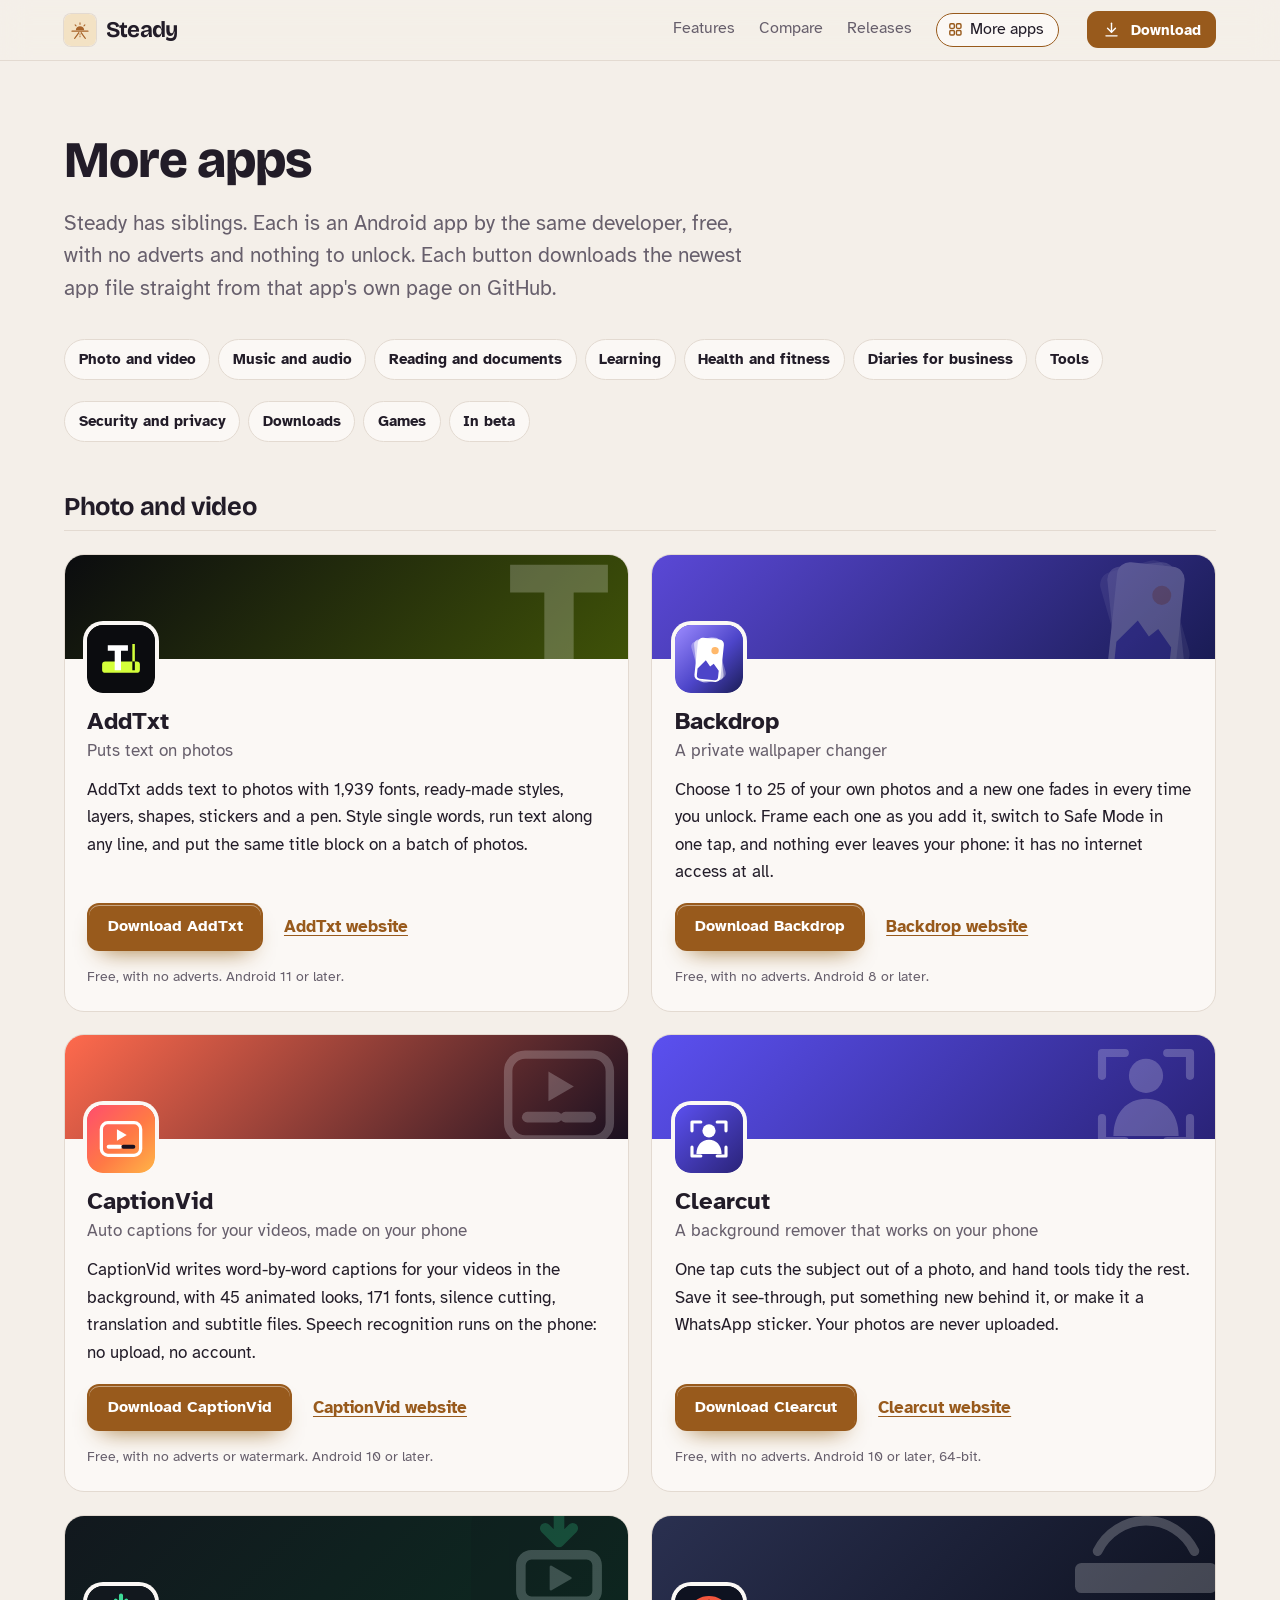
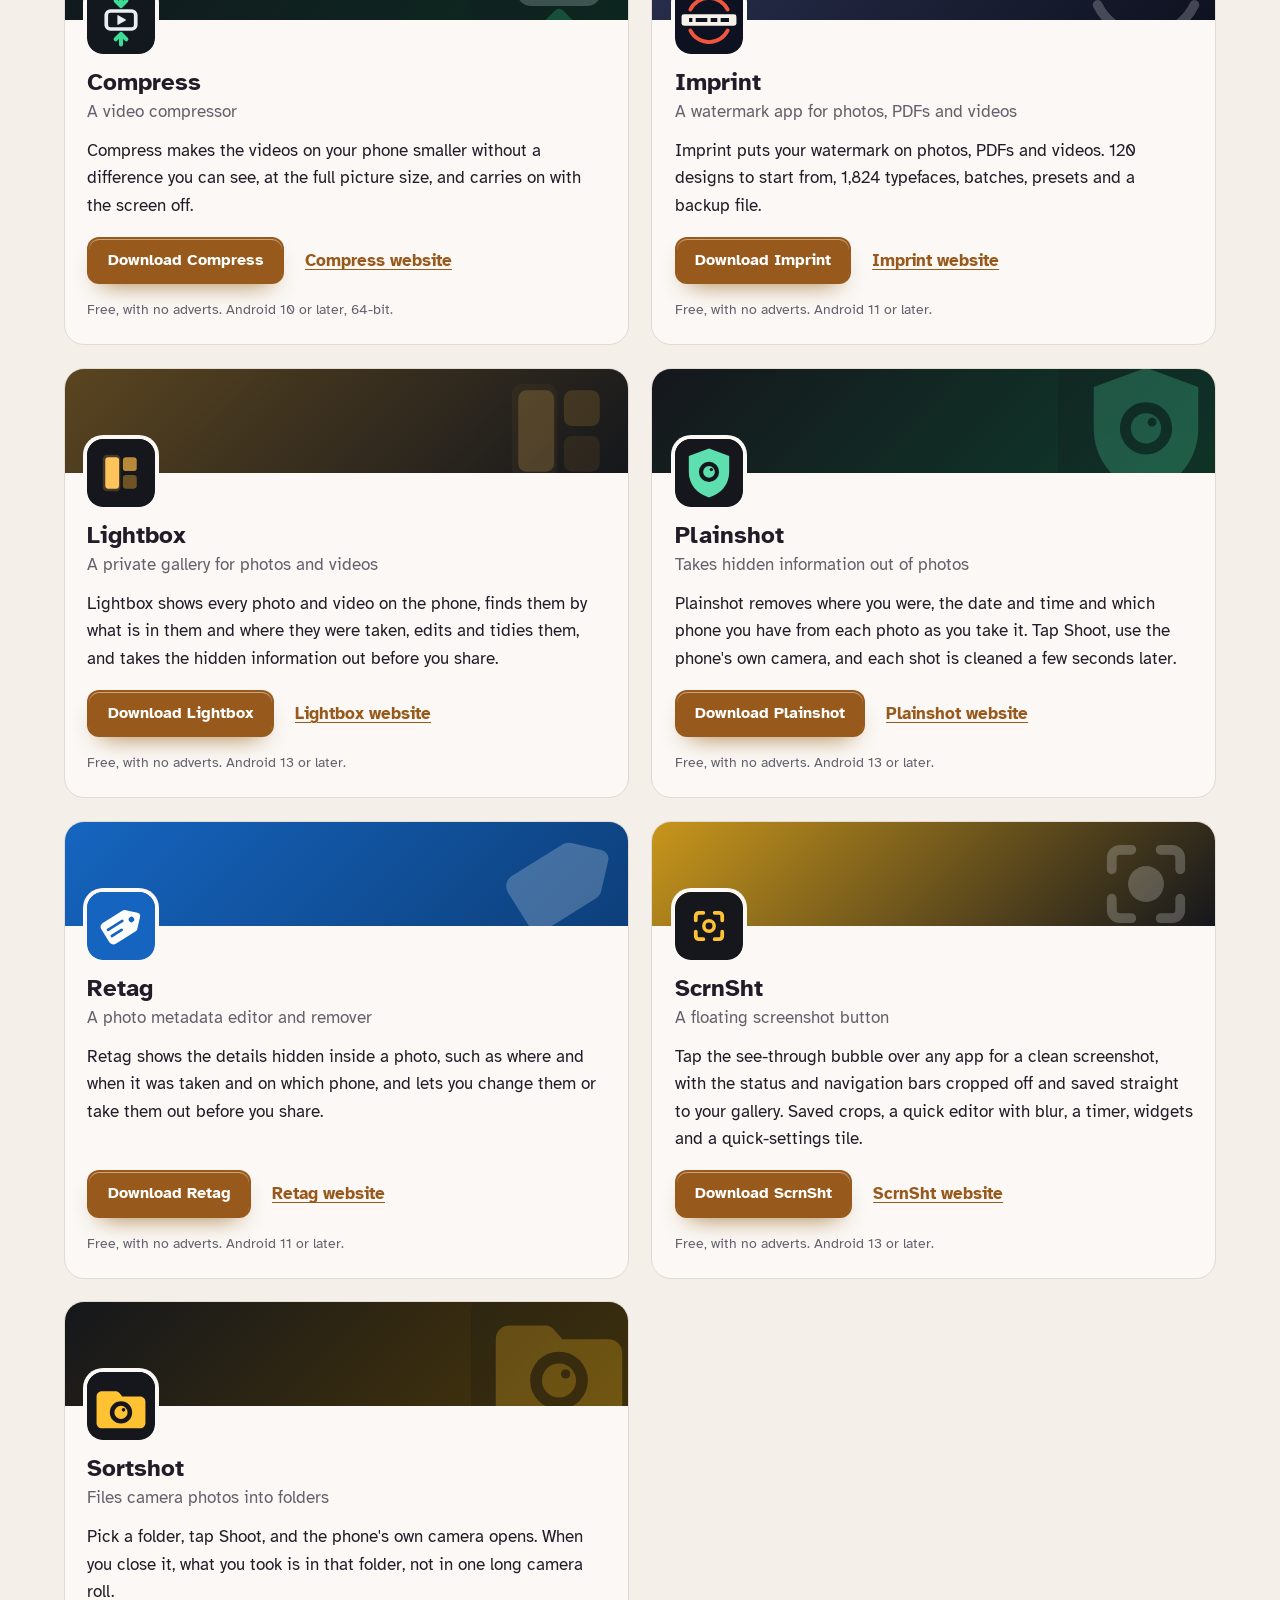
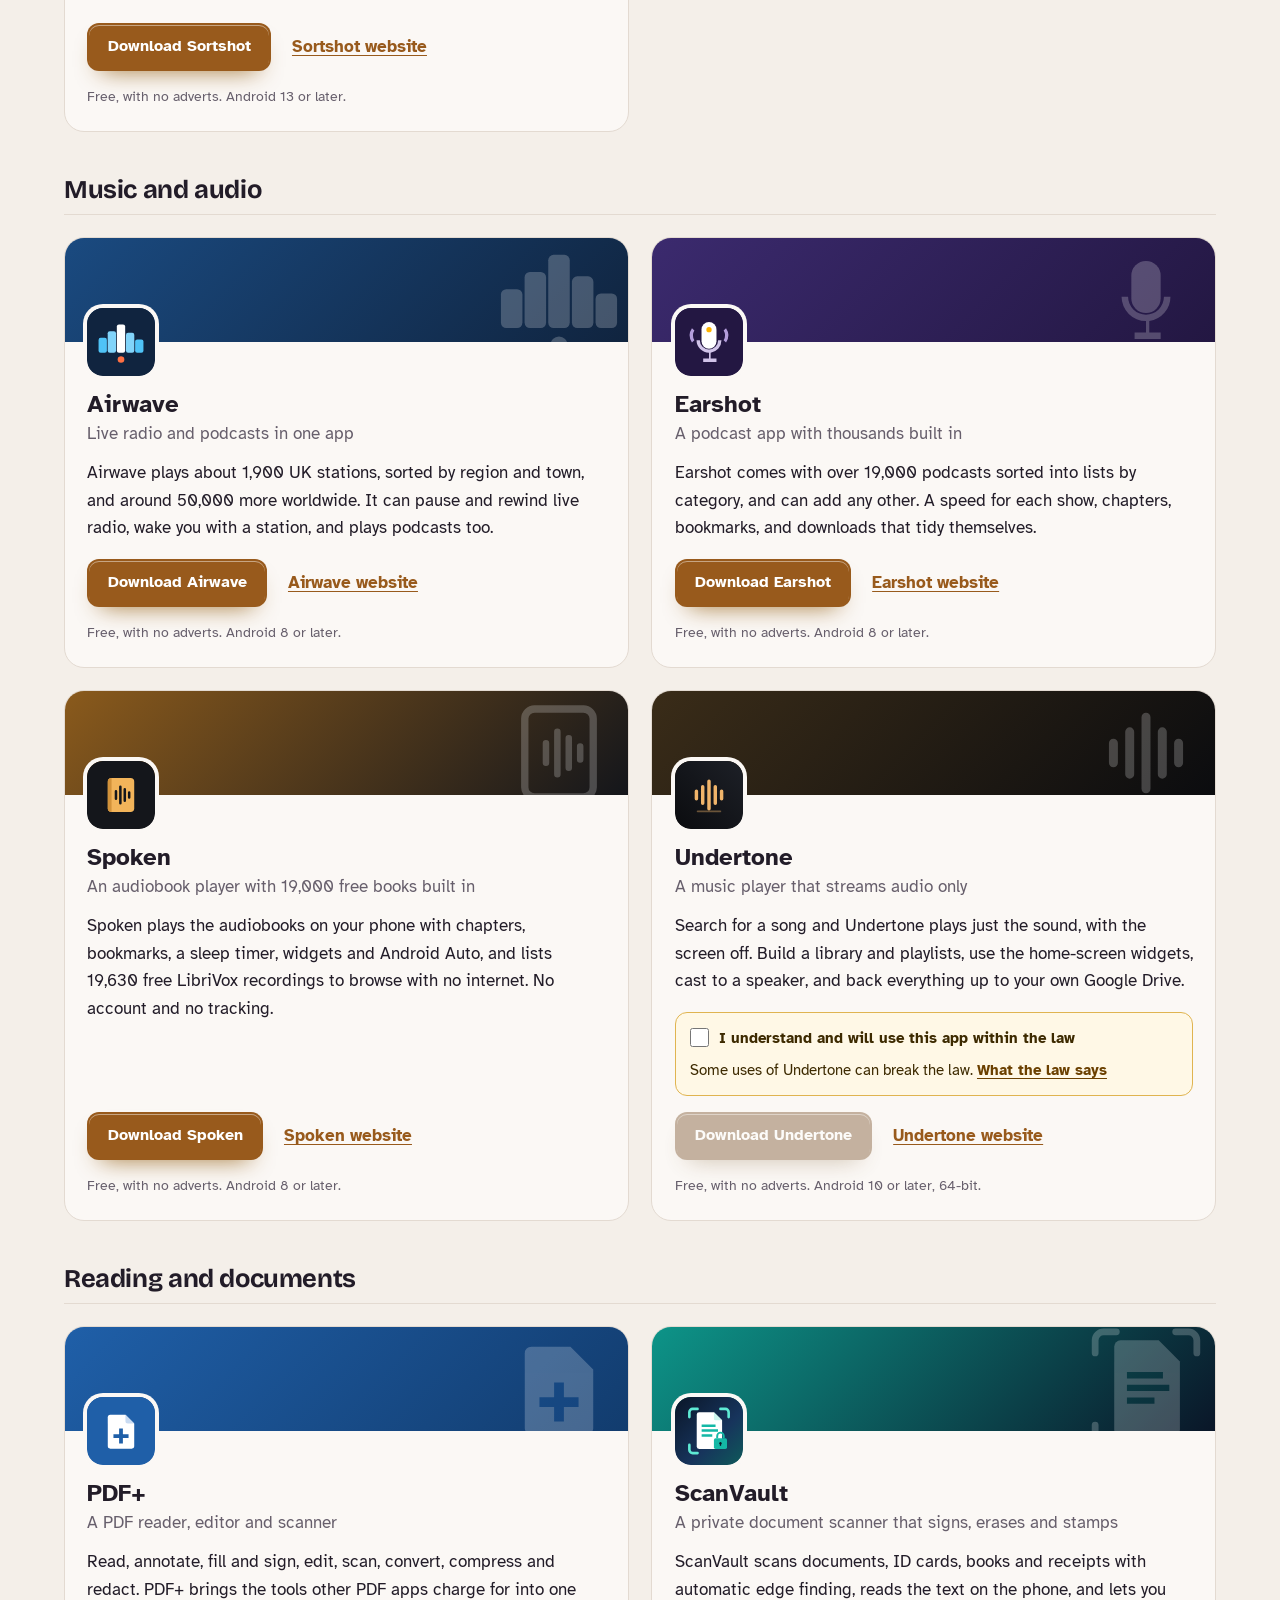
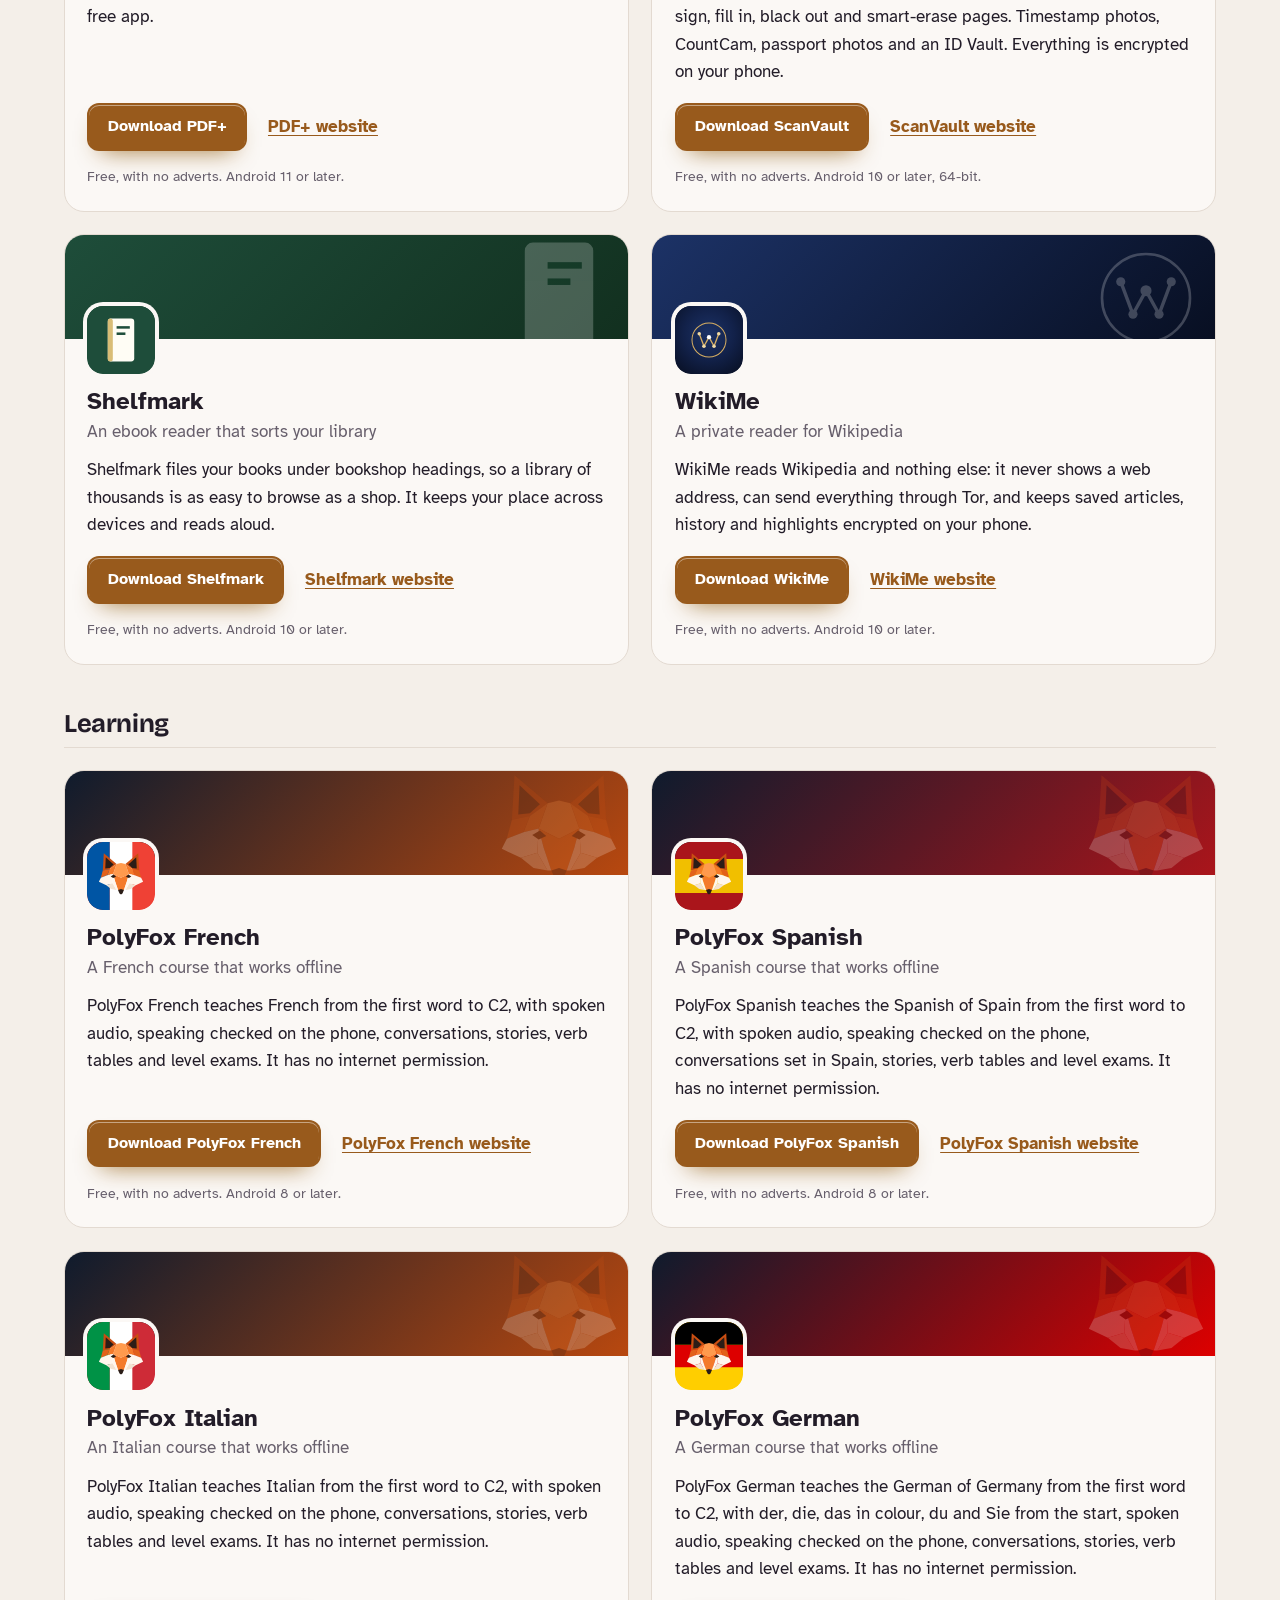
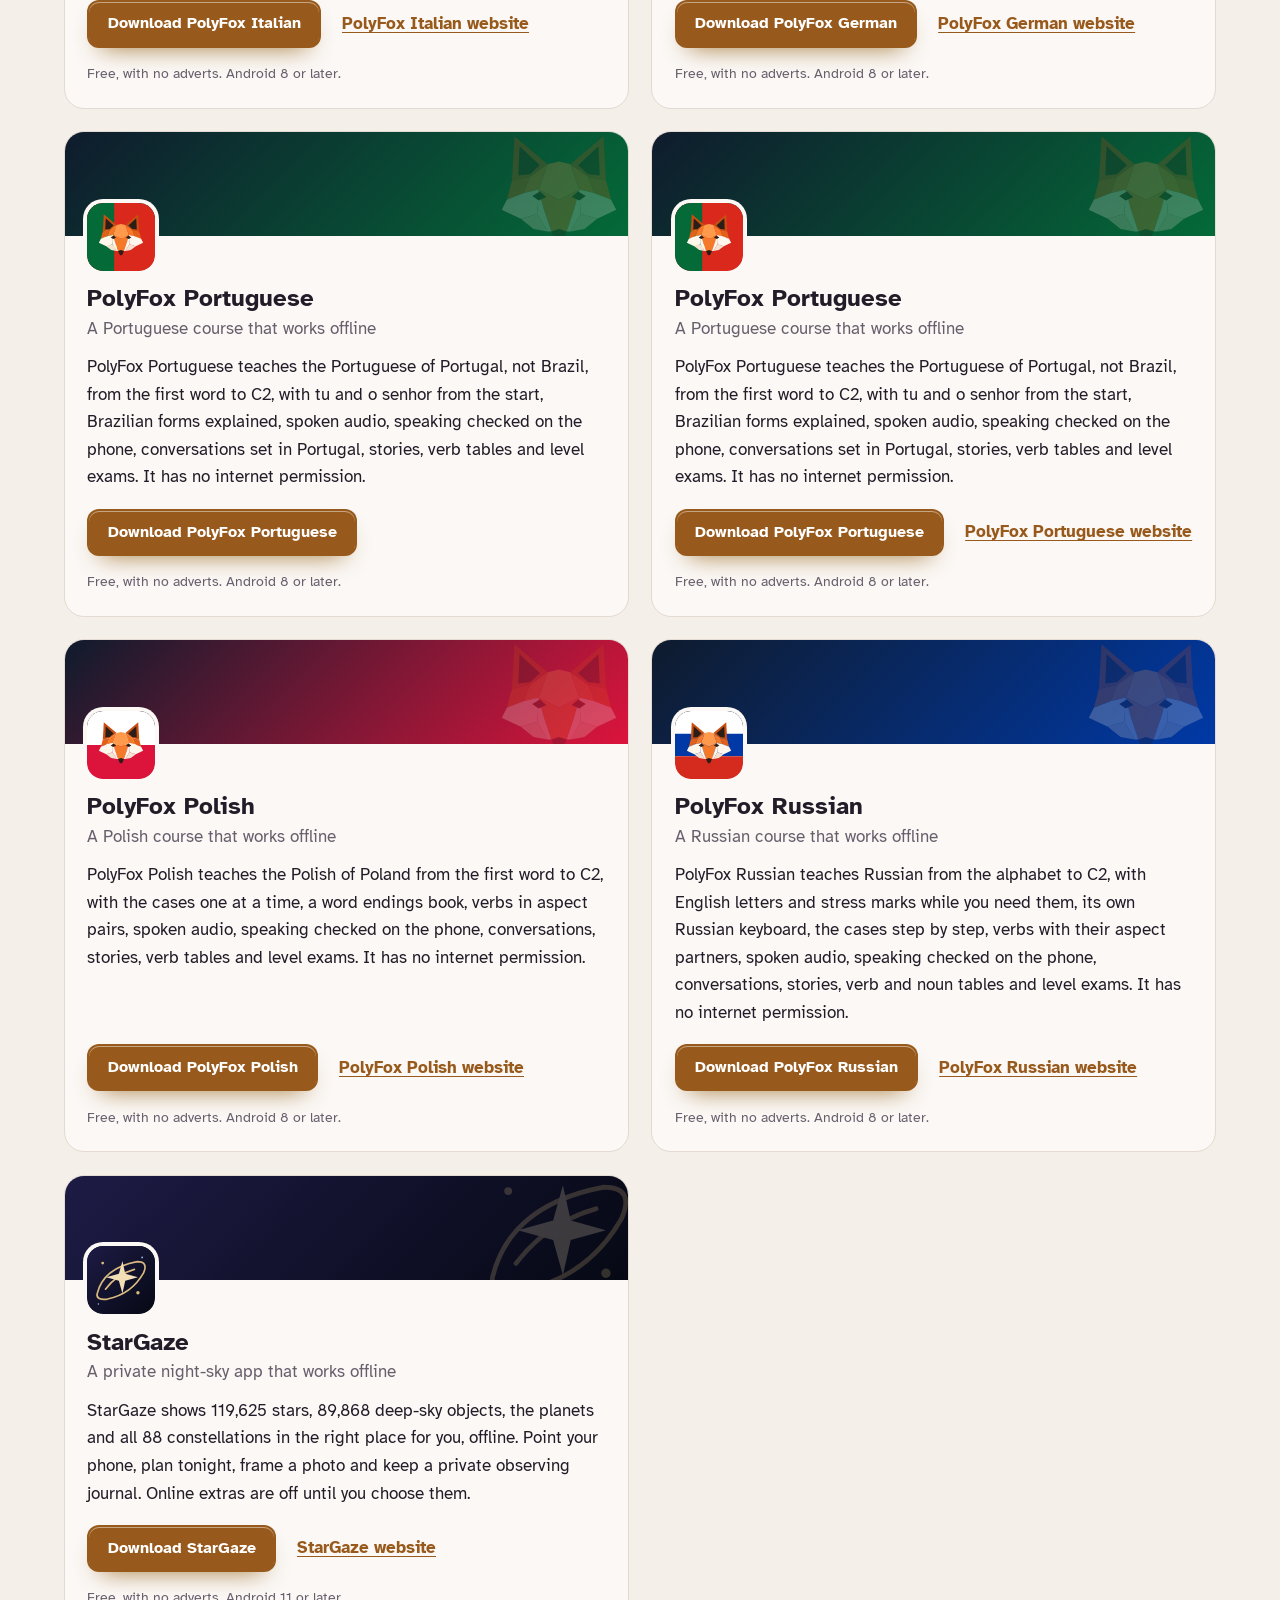
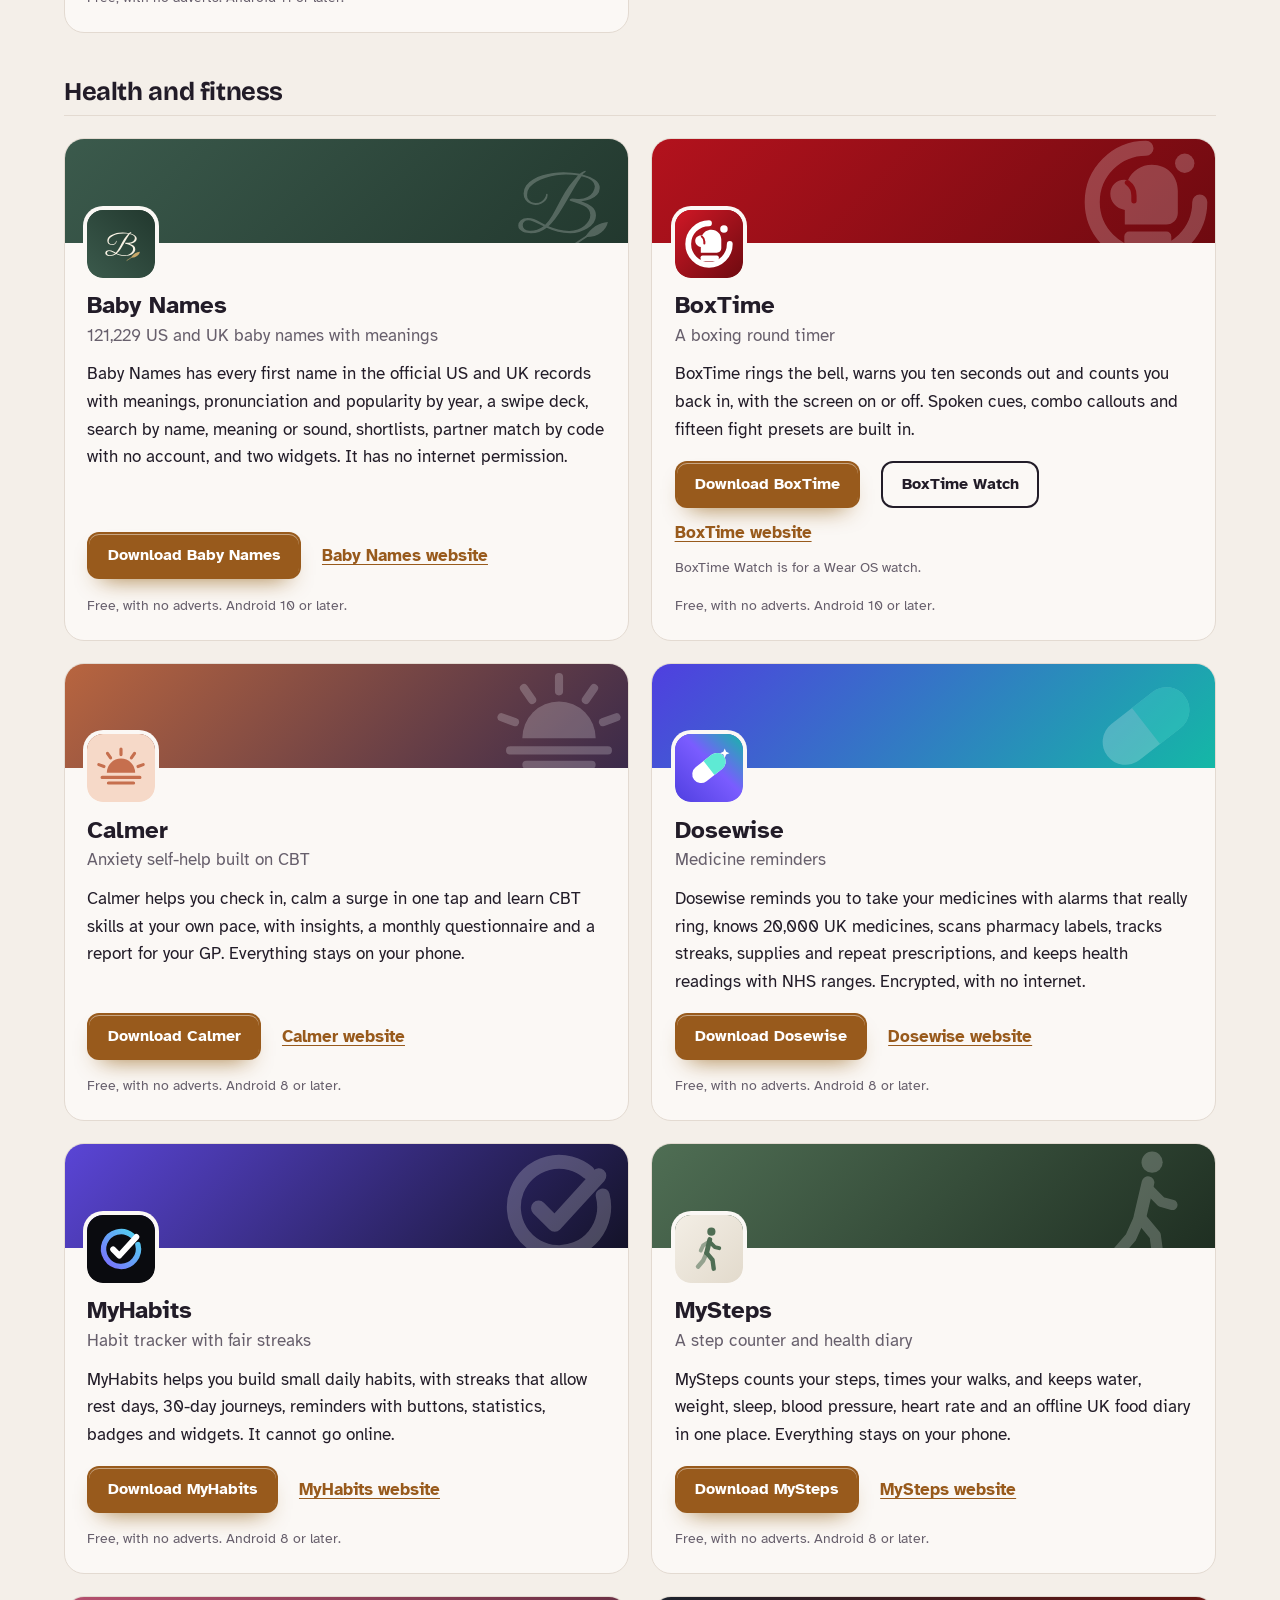
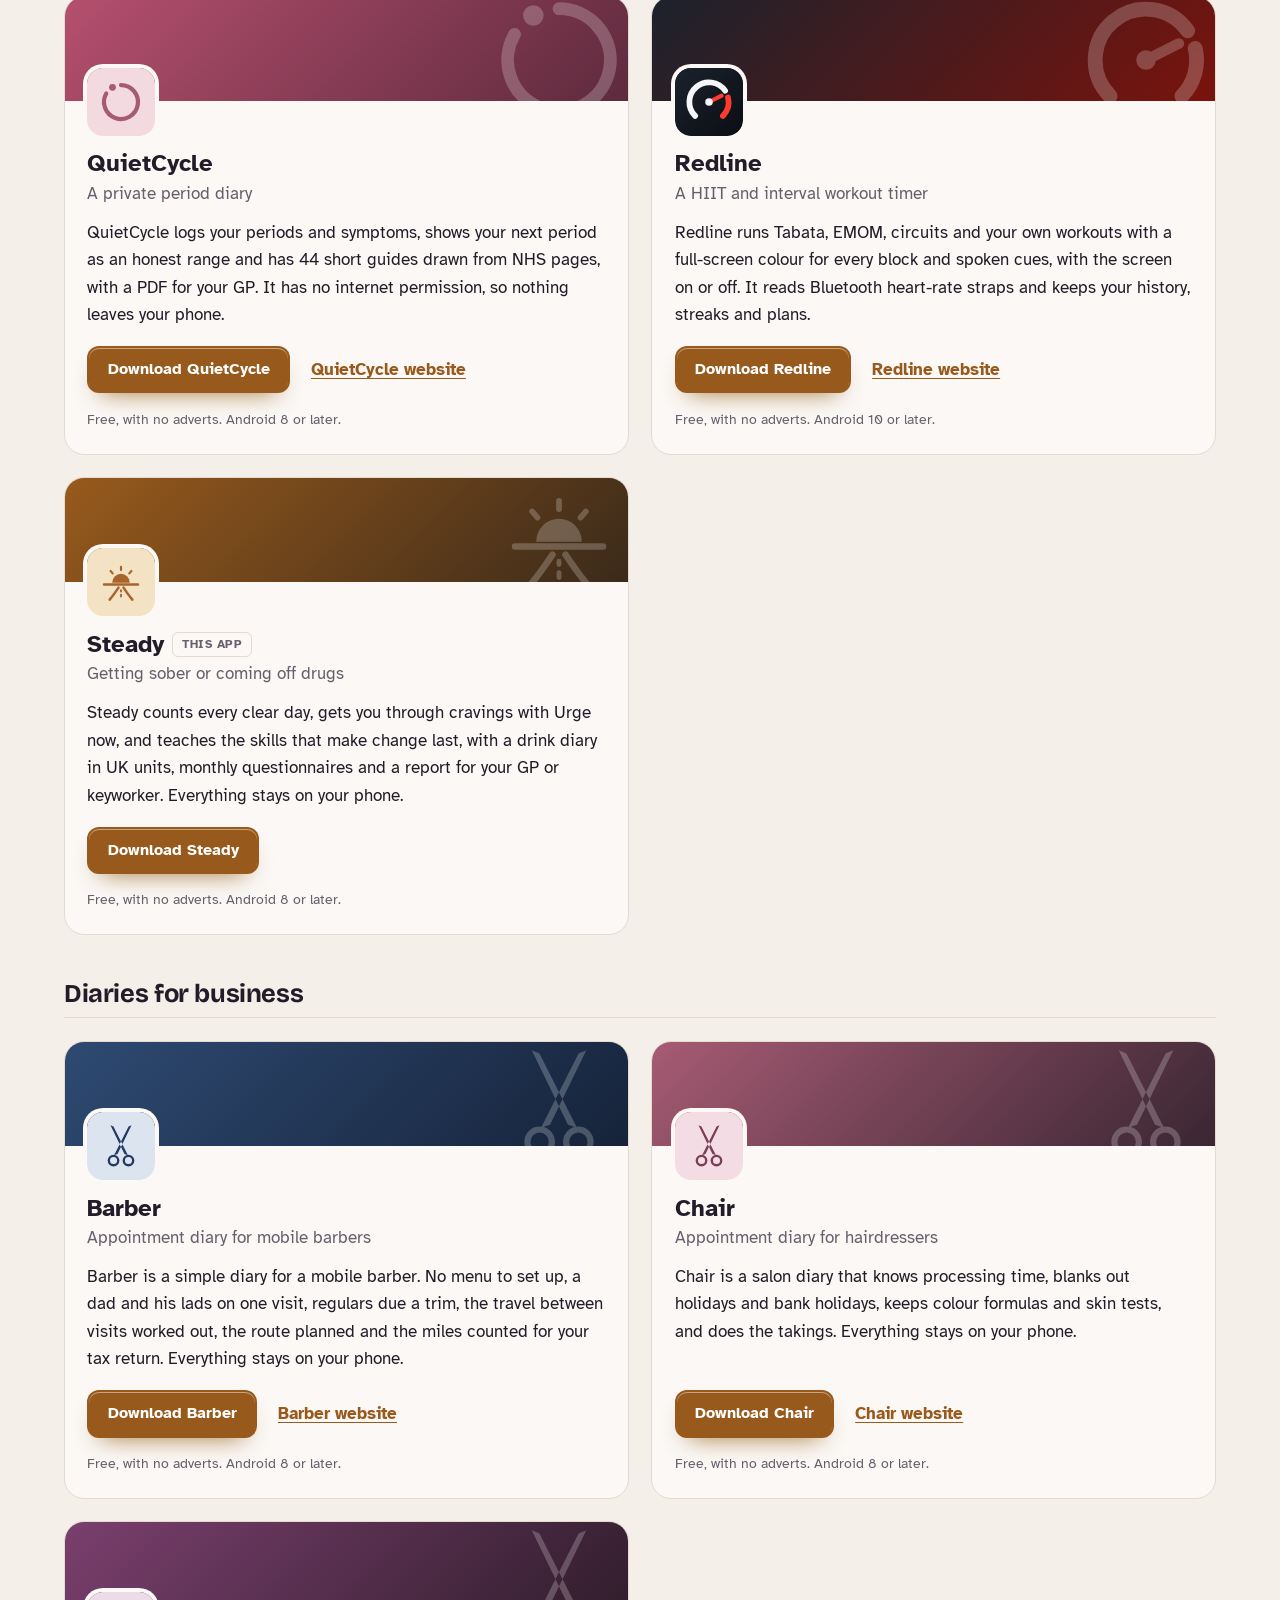
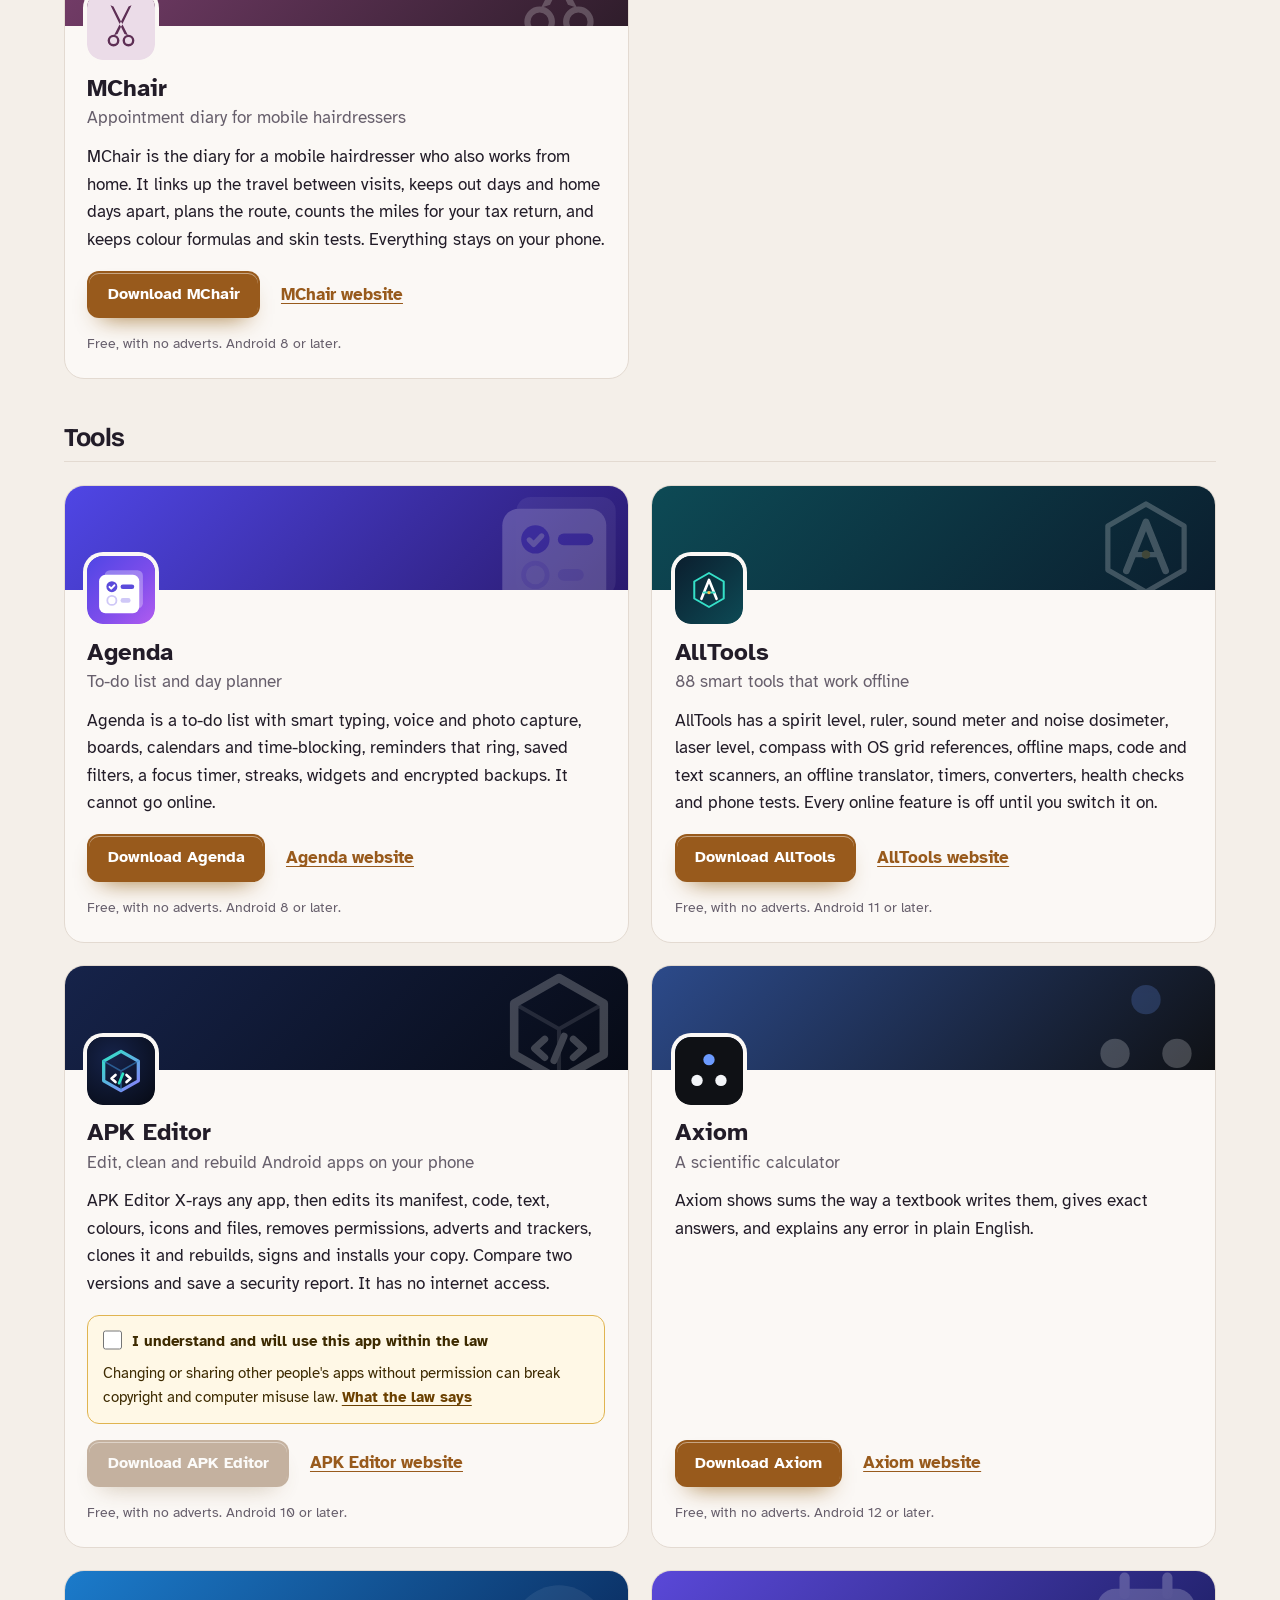
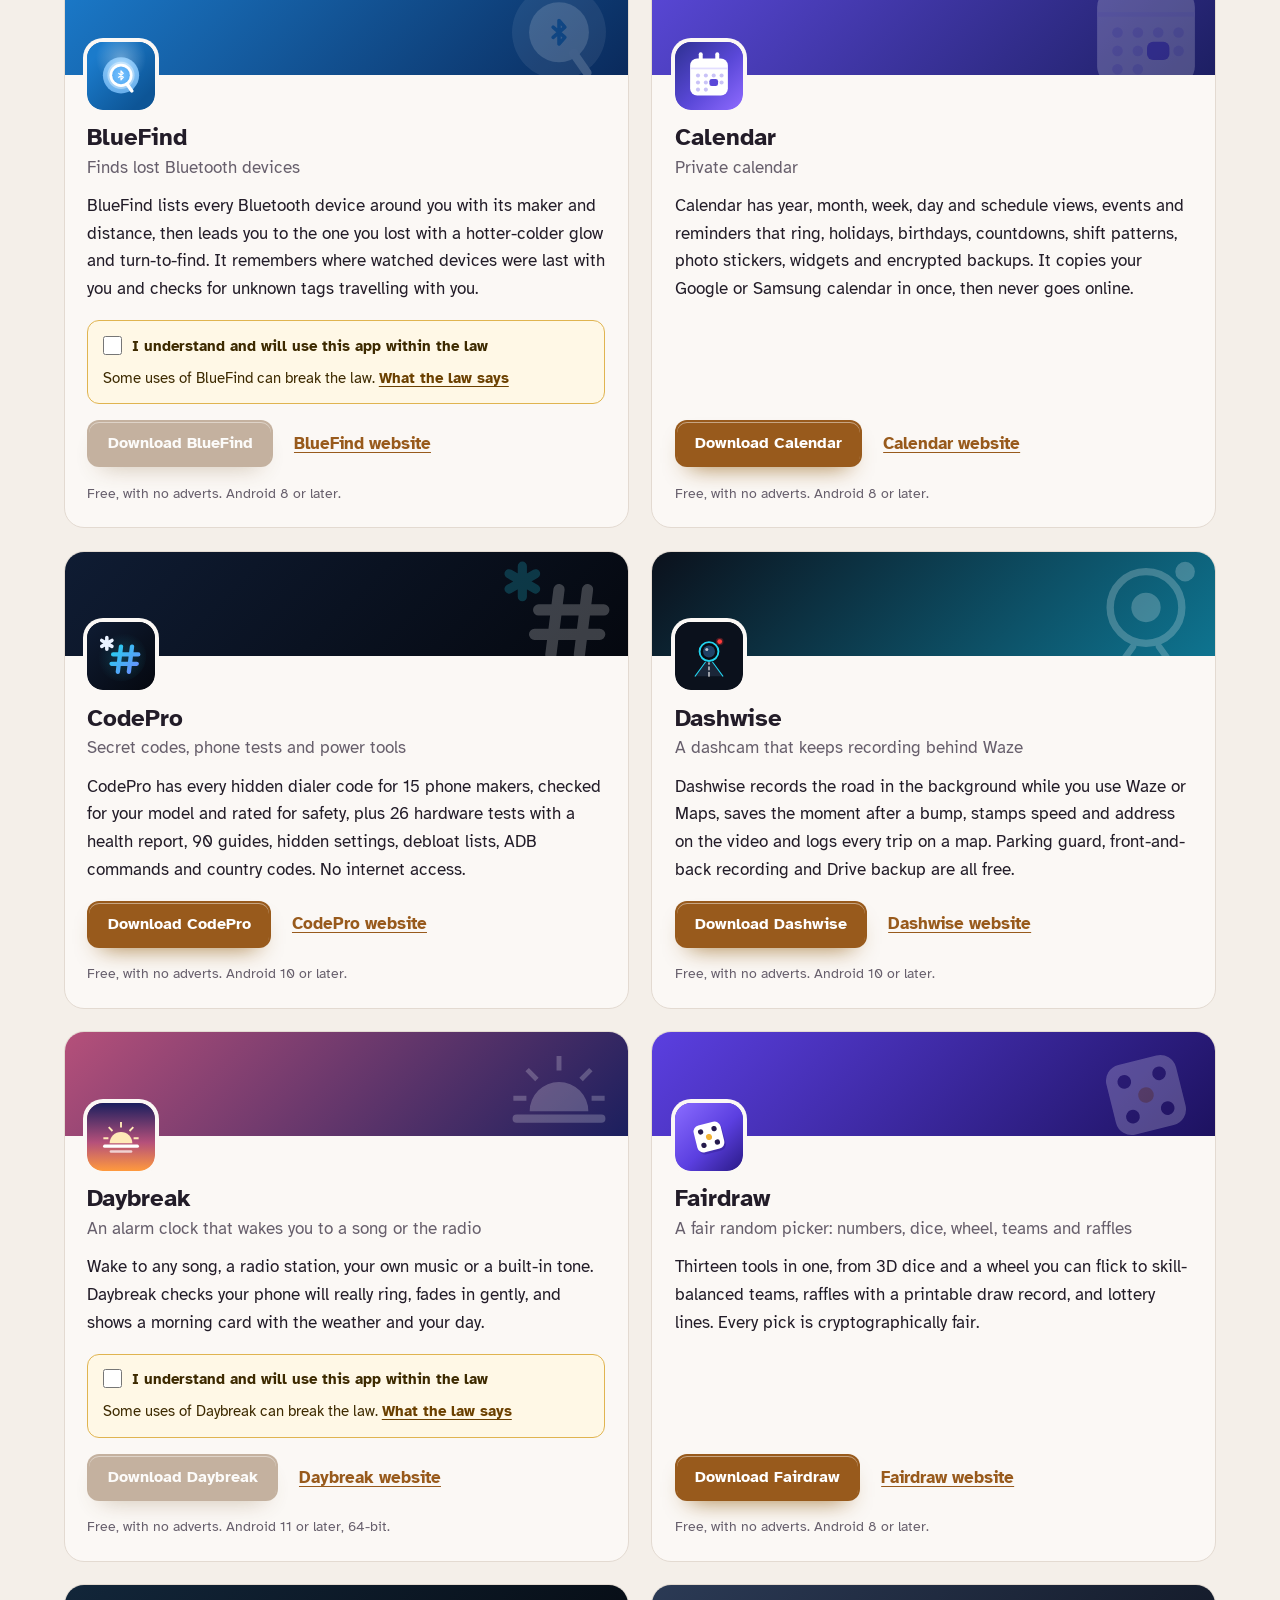
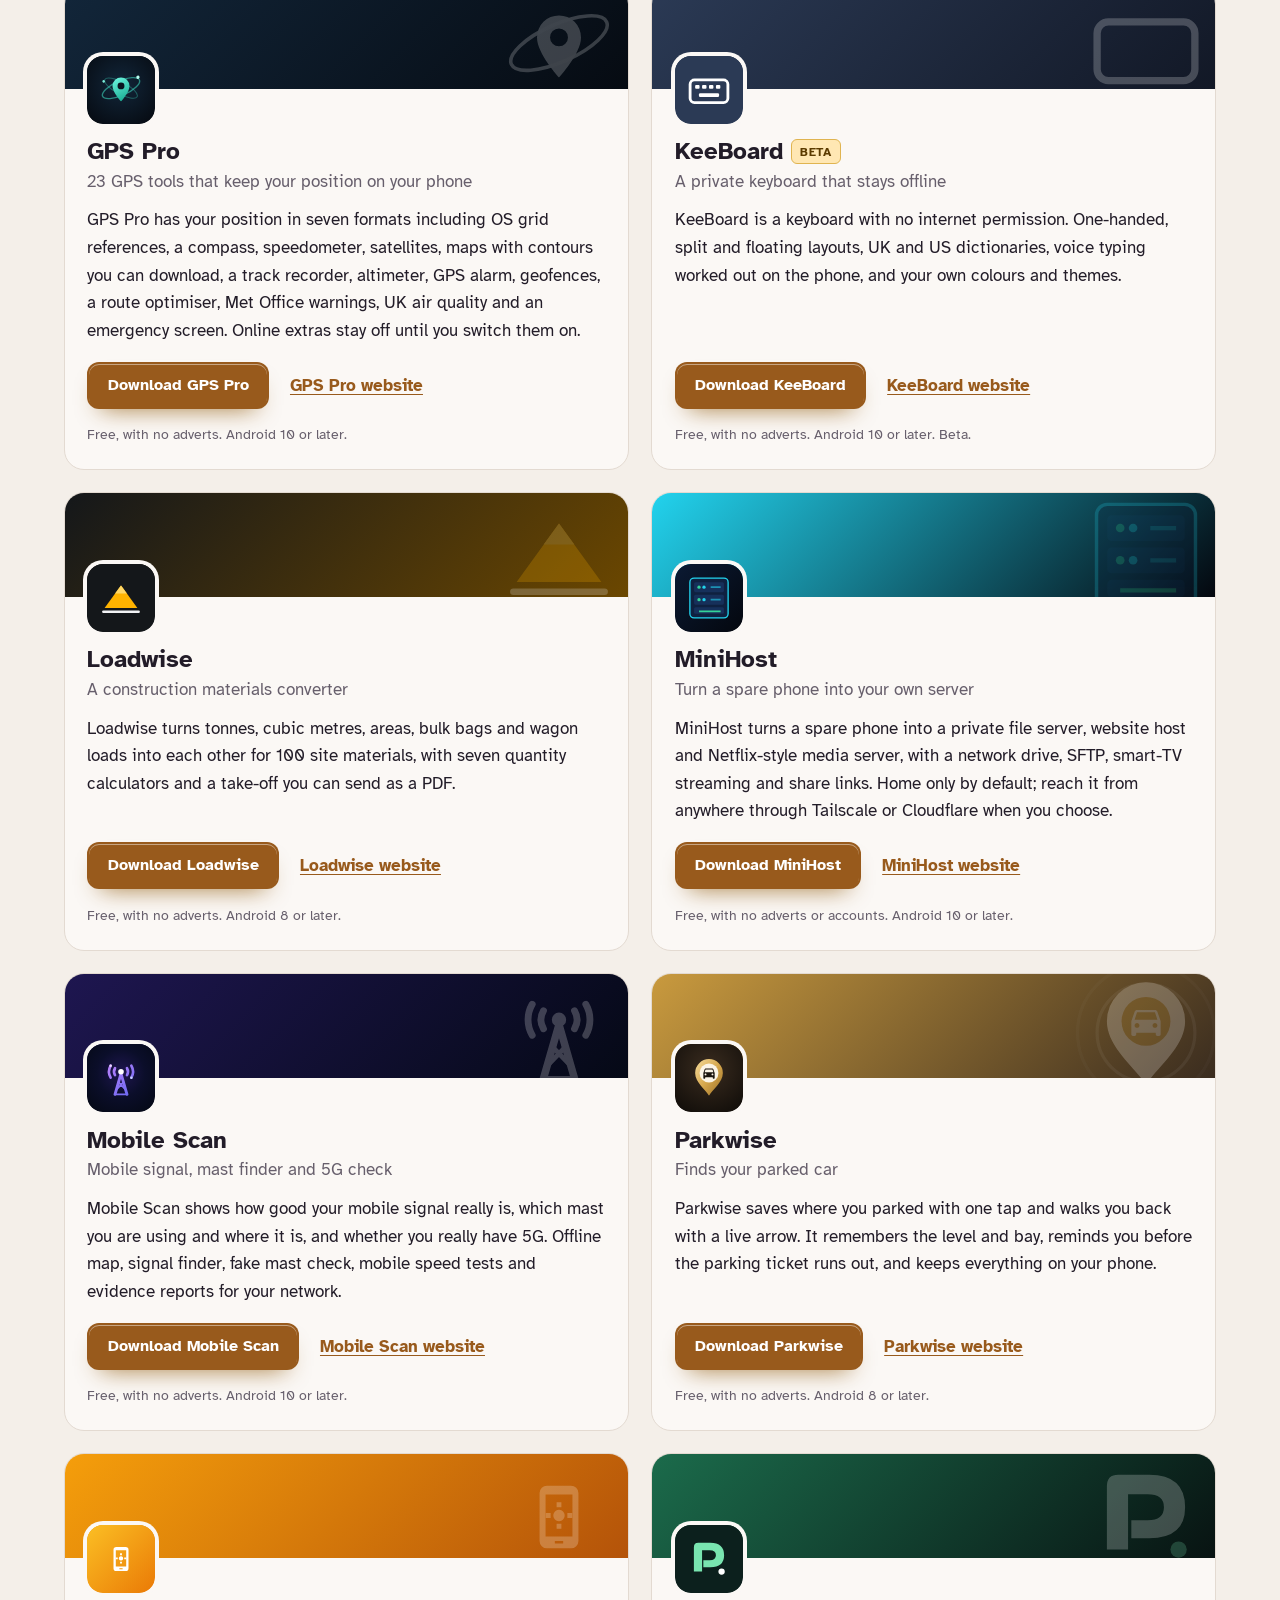
==== commit 02222a1d: "More apps: add Baby Names" ====
--- a/more-apps.html
+++ b/more-apps.html
@@ -4,7 +4,7 @@
 <meta charset="utf-8">
 <meta name="viewport" content="width=device-width, initial-scale=1">
 <title>More free Android apps from the maker of Steady</title>
-<meta name="description" content="All 96 free Android apps from the maker of Steady, in one list by category, each with its download and a link to its website.">
+<meta name="description" content="All 97 free Android apps from the maker of Steady, in one list by category, each with its download and a link to its website.">
 <meta name="author" content="Jonathan Jackson">
 <link rel="canonical" href="https://customgpter.github.io/steady/more-apps.html">
 <meta name="theme-color" content="#f4efe9" media="(prefers-color-scheme: light)">
@@ -12,7 +12,7 @@
 <meta property="og:type" content="website">
 <meta property="og:site_name" content="Steady">
 <meta property="og:title" content="More free Android apps from the maker of Steady">
-<meta property="og:description" content="All 96 free Android apps from the maker of Steady, in one list by category, each with its download and a link to its website.">
+<meta property="og:description" content="All 97 free Android apps from the maker of Steady, in one list by category, each with its download and a link to its website.">
 <meta property="og:url" content="https://customgpter.github.io/steady/more-apps.html">
 <meta property="og:image" content="https://customgpter.github.io/steady/assets/og.png">
 <meta property="og:image:width" content="1200">
@@ -26,7 +26,7 @@
 <link rel="preload" href="./assets/fonts/atkinson-hyperlegible-latin-400-normal.woff2" as="font" type="font/woff2" crossorigin>
 <link rel="stylesheet" href="./assets/site.css?v=1">
 <link rel="stylesheet" href="./assets/house.css?v=1">
-<script type="application/ld+json">{"@context":"https://schema.org","@type":"ItemList","name":"Apps from the maker of Steady","url":"https://customgpter.github.io/steady/more-apps.html","itemListElement":[{"@type":"ListItem","position":1,"name":"AddTxt","url":"https://customgpter.github.io/addtxt/"},{"@type":"ListItem","position":2,"name":"Backdrop","url":"https://customgpter.github.io/backdrop/"},{"@type":"ListItem","position":3,"name":"CaptionVid","url":"https://customgpter.github.io/captionvid/"},{"@type":"ListItem","position":4,"name":"Clearcut","url":"https://customgpter.github.io/clearcut/"},{"@type":"ListItem","position":5,"name":"Compress","url":"https://customgpter.github.io/compress/"},{"@type":"ListItem","position":6,"name":"Imprint","url":"https://customgpter.github.io/imprint/"},{"@type":"ListItem","position":7,"name":"Lightbox","url":"https://customgpter.github.io/lightbox/"},{"@type":"ListItem","position":8,"name":"Plainshot","url":"https://customgpter.github.io/plainshot/"},{"@type":"ListItem","position":9,"name":"Retag","url":"https://customgpter.github.io/retag/"},{"@type":"ListItem","position":10,"name":"ScrnSht","url":"https://customgpter.github.io/scrnsht/"},{"@type":"ListItem","position":11,"name":"Sortshot","url":"https://customgpter.github.io/sortshot/"},{"@type":"ListItem","position":12,"name":"Airwave","url":"https://customgpter.github.io/airwave/"},{"@type":"ListItem","position":13,"name":"Earshot","url":"https://customgpter.github.io/earshot/"},{"@type":"ListItem","position":14,"name":"Spoken","url":"https://customgpter.github.io/spoken/"},{"@type":"ListItem","position":15,"name":"Undertone","url":"https://customgpter.github.io/undertone/"},{"@type":"ListItem","position":16,"name":"PDF+","url":"https://customgpter.github.io/pdfplus/"},{"@type":"ListItem","position":17,"name":"ScanVault","url":"https://customgpter.github.io/scanvault/"},{"@type":"ListItem","position":18,"name":"Shelfmark","url":"https://customgpter.github.io/shelfmark/"},{"@type":"ListItem","position":19,"name":"WikiMe","url":"https://customgpter.github.io/wikime/"},{"@type":"ListItem","position":20,"name":"PolyFox French","url":"https://customgpter.github.io/polyfox/"},{"@type":"ListItem","position":21,"name":"PolyFox German","url":"https://customgpter.github.io/polyfox-german/"},{"@type":"ListItem","position":22,"name":"PolyFox Portuguese","url":"https://customgpter.github.io/polyfox-portuguese/"},{"@type":"ListItem","position":23,"name":"PolyFox Polish","url":"https://customgpter.github.io/polyfox-polish/"},{"@type":"ListItem","position":24,"name":"PolyFox Russian","url":"https://customgpter.github.io/polyfox-russian/"},{"@type":"ListItem","position":25,"name":"StarGaze","url":"https://customgpter.github.io/stargaze/"},{"@type":"ListItem","position":26,"name":"BoxTime","url":"https://customgpter.github.io/boxtime/"},{"@type":"ListItem","position":27,"name":"Calmer","url":"https://customgpter.github.io/calmer/"},{"@type":"ListItem","position":28,"name":"Dosewise","url":"https://customgpter.github.io/dosewise/"},{"@type":"ListItem","position":29,"name":"MyHabits","url":"https://customgpter.github.io/myhabits/"},{"@type":"ListItem","position":30,"name":"MySteps","url":"https://customgpter.github.io/mysteps/"},{"@type":"ListItem","position":31,"name":"QuietCycle","url":"https://customgpter.github.io/quietcycle/"},{"@type":"ListItem","position":32,"name":"Redline","url":"https://customgpter.github.io/redline/"},{"@type":"ListItem","position":33,"name":"Steady","url":"https://customgpter.github.io/steady/"},{"@type":"ListItem","position":34,"name":"Barber","url":"https://customgpter.github.io/barber/"},{"@type":"ListItem","position":35,"name":"Chair","url":"https://customgpter.github.io/chair/"},{"@type":"ListItem","position":36,"name":"MChair","url":"https://customgpter.github.io/mchair/"},{"@type":"ListItem","position":37,"name":"Agenda","url":"https://customgpter.github.io/agenda/"},{"@type":"ListItem","position":38,"name":"AllTools","url":"https://customgpter.github.io/alltools/"},{"@type":"ListItem","position":39,"name":"APK Editor","url":"https://customgpter.github.io/apkeditor/"},{"@type":"ListItem","position":40,"name":"Axiom","url":"https://customgpter.github.io/axiom/"},{"@type":"ListItem","position":41,"name":"BlueFind","url":"https://customgpter.github.io/bluefind/"},{"@type":"ListItem","position":42,"name":"Calendar","url":"https://customgpter.github.io/calendar/"},{"@type":"ListItem","position":43,"name":"CodePro","url":"https://customgpter.github.io/codepro/"},{"@type":"ListItem","position":44,"name":"Dashwise","url":"https://customgpter.github.io/dashwise/"},{"@type":"ListItem","position":45,"name":"Daybreak","url":"https://customgpter.github.io/daybreak/"},{"@type":"ListItem","position":46,"name":"Fairdraw","url":"https://customgpter.github.io/fairdraw/"},{"@type":"ListItem","position":47,"name":"GPS Pro","url":"https://customgpter.github.io/gpspro/"},{"@type":"ListItem","position":48,"name":"KeeBoard","url":"https://customgpter.github.io/keeboard/"},{"@type":"ListItem","position":49,"name":"Loadwise","url":"https://customgpter.github.io/loadwise/"},{"@type":"ListItem","position":50,"name":"MiniHost","url":"https://customgpter.github.io/minihost/"},{"@type":"ListItem","position":51,"name":"Mobile Scan","url":"https://customgpter.github.io/mobilescan/"},{"@type":"ListItem","position":52,"name":"Parkwise","url":"https://customgpter.github.io/parkwise/"},{"@type":"ListItem","position":53,"name":"Pocketmind","url":"https://customgpter.github.io/pocketmind/"},{"@type":"ListItem","position":54,"name":"Refine","url":"https://customgpter.github.io/refine/"},{"@type":"ListItem","position":55,"name":"Shiftwise","url":"https://customgpter.github.io/shiftwise/"},{"@type":"ListItem","position":56,"name":"SimpleCalc","url":"https://customgpter.github.io/simplecalc/"},{"@type":"ListItem","position":57,"name":"Skyline","url":"https://customgpter.github.io/skyline/"},{"@type":"ListItem","position":58,"name":"Slipway","url":"https://customgpter.github.io/slipway/"},{"@type":"ListItem","position":59,"name":"Tagger","url":"https://customgpter.github.io/tagger/"},{"@type":"ListItem","position":60,"name":"TotalClean","url":"https://customgpter.github.io/totalclean/"},{"@type":"ListItem","position":61,"name":"TVLink","url":"https://customgpter.github.io/tvlink/"},{"@type":"ListItem","position":62,"name":"Unbox","url":"https://customgpter.github.io/unbox/"},{"@type":"ListItem","position":63,"name":"WhatsKeep","url":"https://customgpter.github.io/whatskeep/"},{"@type":"ListItem","position":64,"name":"WiFi Scan","url":"https://customgpter.github.io/wifiscan/"},{"@type":"ListItem","position":65,"name":"Auditly","url":"https://customgpter.github.io/auditly/"},{"@type":"ListItem","position":66,"name":"Backchannel","url":"https://customgpter.github.io/backchannel/"},{"@type":"ListItem","position":67,"name":"ENotes","url":"https://customgpter.github.io/enotes/"},{"@type":"ListItem","position":68,"name":"FindMe","url":"https://customgpter.github.io/findme/"},{"@type":"ListItem","position":69,"name":"iLock","url":"https://customgpter.github.io/ilock/"},{"@type":"ListItem","position":70,"name":"ImSafe","url":"https://customgpter.github.io/imsafe/"},{"@type":"ListItem","position":71,"name":"IShred","url":"https://customgpter.github.io/ishred/"},{"@type":"ListItem","position":72,"name":"LockBox","url":"https://customgpter.github.io/lockbox/"},{"@type":"ListItem","position":73,"name":"PassVault","url":"https://customgpter.github.io/passvault/"},{"@type":"ListItem","position":74,"name":"SpyFind","url":"https://customgpter.github.io/spyfind/"},{"@type":"ListItem","position":75,"name":"TextWipe","url":"https://customgpter.github.io/textwipe/"},{"@type":"ListItem","position":76,"name":"Tracewire","url":"https://customgpter.github.io/tracewire/"},{"@type":"ListItem","position":77,"name":"Vigil","url":"https://customgpter.github.io/vigil/"},{"@type":"ListItem","position":78,"name":"Grab","url":"https://customgpter.github.io/grab/"},{"@type":"ListItem","position":79,"name":"Swarm","url":"https://customgpter.github.io/swarm/"},{"@type":"ListItem","position":80,"name":"Plane Games","url":"https://customgpter.github.io/plane-games/"},{"@type":"ListItem","position":81,"name":"Ninefold","url":"https://customgpter.github.io/ninefold/"},{"@type":"ListItem","position":82,"name":"Cubewise","url":"https://customgpter.github.io/cubewise/"},{"@type":"ListItem","position":83,"name":"Tilewise","url":"https://customgpter.github.io/tilewise/"},{"@type":"ListItem","position":84,"name":"Letterwise","url":"https://customgpter.github.io/letterwise/"},{"@type":"ListItem","position":85,"name":"Kingside","url":"https://customgpter.github.io/kingside/"},{"@type":"ListItem","position":86,"name":"Deckhand","url":"https://customgpter.github.io/deckhand/"},{"@type":"ListItem","position":87,"name":"SNESForge","url":"https://customgpter.github.io/snesforge/"},{"@type":"ListItem","position":88,"name":"Fame Boy","url":"https://customgpter.github.io/fameboy/"},{"@type":"ListItem","position":89,"name":"PSPPro","url":"https://customgpter.github.io/psppro/"},{"@type":"ListItem","position":90,"name":"MegaGen","url":"https://customgpter.github.io/megagen/"},{"@type":"ListItem","position":91,"name":"QVR","url":"https://customgpter.github.io/qvr/"},{"@type":"ListItem","position":92,"name":"QVR Watch","url":"https://customgpter.github.io/qvr-watch/"},{"@type":"ListItem","position":93,"name":"QVRLite","url":"https://customgpter.github.io/qvrlite/"},{"@type":"ListItem","position":94,"name":"Onionz","url":"https://customgpter.github.io/onionz/"},{"@type":"ListItem","position":95,"name":"OnionzWeb","url":"https://customgpter.github.io/onionzweb/"}]}</script>
+<script type="application/ld+json">{"@context":"https://schema.org","@type":"ItemList","name":"Apps from the maker of Steady","url":"https://customgpter.github.io/steady/more-apps.html","itemListElement":[{"@type":"ListItem","position":1,"name":"AddTxt","url":"https://customgpter.github.io/addtxt/"},{"@type":"ListItem","position":2,"name":"Backdrop","url":"https://customgpter.github.io/backdrop/"},{"@type":"ListItem","position":3,"name":"CaptionVid","url":"https://customgpter.github.io/captionvid/"},{"@type":"ListItem","position":4,"name":"Clearcut","url":"https://customgpter.github.io/clearcut/"},{"@type":"ListItem","position":5,"name":"Compress","url":"https://customgpter.github.io/compress/"},{"@type":"ListItem","position":6,"name":"Imprint","url":"https://customgpter.github.io/imprint/"},{"@type":"ListItem","position":7,"name":"Lightbox","url":"https://customgpter.github.io/lightbox/"},{"@type":"ListItem","position":8,"name":"Plainshot","url":"https://customgpter.github.io/plainshot/"},{"@type":"ListItem","position":9,"name":"Retag","url":"https://customgpter.github.io/retag/"},{"@type":"ListItem","position":10,"name":"ScrnSht","url":"https://customgpter.github.io/scrnsht/"},{"@type":"ListItem","position":11,"name":"Sortshot","url":"https://customgpter.github.io/sortshot/"},{"@type":"ListItem","position":12,"name":"Airwave","url":"https://customgpter.github.io/airwave/"},{"@type":"ListItem","position":13,"name":"Earshot","url":"https://customgpter.github.io/earshot/"},{"@type":"ListItem","position":14,"name":"Spoken","url":"https://customgpter.github.io/spoken/"},{"@type":"ListItem","position":15,"name":"Undertone","url":"https://customgpter.github.io/undertone/"},{"@type":"ListItem","position":16,"name":"PDF+","url":"https://customgpter.github.io/pdfplus/"},{"@type":"ListItem","position":17,"name":"ScanVault","url":"https://customgpter.github.io/scanvault/"},{"@type":"ListItem","position":18,"name":"Shelfmark","url":"https://customgpter.github.io/shelfmark/"},{"@type":"ListItem","position":19,"name":"WikiMe","url":"https://customgpter.github.io/wikime/"},{"@type":"ListItem","position":20,"name":"PolyFox French","url":"https://customgpter.github.io/polyfox/"},{"@type":"ListItem","position":21,"name":"PolyFox German","url":"https://customgpter.github.io/polyfox-german/"},{"@type":"ListItem","position":22,"name":"PolyFox Portuguese","url":"https://customgpter.github.io/polyfox-portuguese/"},{"@type":"ListItem","position":23,"name":"PolyFox Polish","url":"https://customgpter.github.io/polyfox-polish/"},{"@type":"ListItem","position":24,"name":"PolyFox Russian","url":"https://customgpter.github.io/polyfox-russian/"},{"@type":"ListItem","position":25,"name":"StarGaze","url":"https://customgpter.github.io/stargaze/"},{"@type":"ListItem","position":26,"name":"Baby Names","url":"https://customgpter.github.io/babynames/"},{"@type":"ListItem","position":27,"name":"BoxTime","url":"https://customgpter.github.io/boxtime/"},{"@type":"ListItem","position":28,"name":"Calmer","url":"https://customgpter.github.io/calmer/"},{"@type":"ListItem","position":29,"name":"Dosewise","url":"https://customgpter.github.io/dosewise/"},{"@type":"ListItem","position":30,"name":"MyHabits","url":"https://customgpter.github.io/myhabits/"},{"@type":"ListItem","position":31,"name":"MySteps","url":"https://customgpter.github.io/mysteps/"},{"@type":"ListItem","position":32,"name":"QuietCycle","url":"https://customgpter.github.io/quietcycle/"},{"@type":"ListItem","position":33,"name":"Redline","url":"https://customgpter.github.io/redline/"},{"@type":"ListItem","position":34,"name":"Steady","url":"https://customgpter.github.io/steady/"},{"@type":"ListItem","position":35,"name":"Barber","url":"https://customgpter.github.io/barber/"},{"@type":"ListItem","position":36,"name":"Chair","url":"https://customgpter.github.io/chair/"},{"@type":"ListItem","position":37,"name":"MChair","url":"https://customgpter.github.io/mchair/"},{"@type":"ListItem","position":38,"name":"Agenda","url":"https://customgpter.github.io/agenda/"},{"@type":"ListItem","position":39,"name":"AllTools","url":"https://customgpter.github.io/alltools/"},{"@type":"ListItem","position":40,"name":"APK Editor","url":"https://customgpter.github.io/apkeditor/"},{"@type":"ListItem","position":41,"name":"Axiom","url":"https://customgpter.github.io/axiom/"},{"@type":"ListItem","position":42,"name":"BlueFind","url":"https://customgpter.github.io/bluefind/"},{"@type":"ListItem","position":43,"name":"Calendar","url":"https://customgpter.github.io/calendar/"},{"@type":"ListItem","position":44,"name":"CodePro","url":"https://customgpter.github.io/codepro/"},{"@type":"ListItem","position":45,"name":"Dashwise","url":"https://customgpter.github.io/dashwise/"},{"@type":"ListItem","position":46,"name":"Daybreak","url":"https://customgpter.github.io/daybreak/"},{"@type":"ListItem","position":47,"name":"Fairdraw","url":"https://customgpter.github.io/fairdraw/"},{"@type":"ListItem","position":48,"name":"GPS Pro","url":"https://customgpter.github.io/gpspro/"},{"@type":"ListItem","position":49,"name":"KeeBoard","url":"https://customgpter.github.io/keeboard/"},{"@type":"ListItem","position":50,"name":"Loadwise","url":"https://customgpter.github.io/loadwise/"},{"@type":"ListItem","position":51,"name":"MiniHost","url":"https://customgpter.github.io/minihost/"},{"@type":"ListItem","position":52,"name":"Mobile Scan","url":"https://customgpter.github.io/mobilescan/"},{"@type":"ListItem","position":53,"name":"Parkwise","url":"https://customgpter.github.io/parkwise/"},{"@type":"ListItem","position":54,"name":"Pocketmind","url":"https://customgpter.github.io/pocketmind/"},{"@type":"ListItem","position":55,"name":"Refine","url":"https://customgpter.github.io/refine/"},{"@type":"ListItem","position":56,"name":"Shiftwise","url":"https://customgpter.github.io/shiftwise/"},{"@type":"ListItem","position":57,"name":"SimpleCalc","url":"https://customgpter.github.io/simplecalc/"},{"@type":"ListItem","position":58,"name":"Skyline","url":"https://customgpter.github.io/skyline/"},{"@type":"ListItem","position":59,"name":"Slipway","url":"https://customgpter.github.io/slipway/"},{"@type":"ListItem","position":60,"name":"Tagger","url":"https://customgpter.github.io/tagger/"},{"@type":"ListItem","position":61,"name":"TotalClean","url":"https://customgpter.github.io/totalclean/"},{"@type":"ListItem","position":62,"name":"TVLink","url":"https://customgpter.github.io/tvlink/"},{"@type":"ListItem","position":63,"name":"Unbox","url":"https://customgpter.github.io/unbox/"},{"@type":"ListItem","position":64,"name":"WhatsKeep","url":"https://customgpter.github.io/whatskeep/"},{"@type":"ListItem","position":65,"name":"WiFi Scan","url":"https://customgpter.github.io/wifiscan/"},{"@type":"ListItem","position":66,"name":"Auditly","url":"https://customgpter.github.io/auditly/"},{"@type":"ListItem","position":67,"name":"Backchannel","url":"https://customgpter.github.io/backchannel/"},{"@type":"ListItem","position":68,"name":"ENotes","url":"https://customgpter.github.io/enotes/"},{"@type":"ListItem","position":69,"name":"FindMe","url":"https://customgpter.github.io/findme/"},{"@type":"ListItem","position":70,"name":"iLock","url":"https://customgpter.github.io/ilock/"},{"@type":"ListItem","position":71,"name":"ImSafe","url":"https://customgpter.github.io/imsafe/"},{"@type":"ListItem","position":72,"name":"IShred","url":"https://customgpter.github.io/ishred/"},{"@type":"ListItem","position":73,"name":"LockBox","url":"https://customgpter.github.io/lockbox/"},{"@type":"ListItem","position":74,"name":"PassVault","url":"https://customgpter.github.io/passvault/"},{"@type":"ListItem","position":75,"name":"SpyFind","url":"https://customgpter.github.io/spyfind/"},{"@type":"ListItem","position":76,"name":"TextWipe","url":"https://customgpter.github.io/textwipe/"},{"@type":"ListItem","position":77,"name":"Tracewire","url":"https://customgpter.github.io/tracewire/"},{"@type":"ListItem","position":78,"name":"Vigil","url":"https://customgpter.github.io/vigil/"},{"@type":"ListItem","position":79,"name":"Grab","url":"https://customgpter.github.io/grab/"},{"@type":"ListItem","position":80,"name":"Swarm","url":"https://customgpter.github.io/swarm/"},{"@type":"ListItem","position":81,"name":"Plane Games","url":"https://customgpter.github.io/plane-games/"},{"@type":"ListItem","position":82,"name":"Ninefold","url":"https://customgpter.github.io/ninefold/"},{"@type":"ListItem","position":83,"name":"Cubewise","url":"https://customgpter.github.io/cubewise/"},{"@type":"ListItem","position":84,"name":"Tilewise","url":"https://customgpter.github.io/tilewise/"},{"@type":"ListItem","position":85,"name":"Letterwise","url":"https://customgpter.github.io/letterwise/"},{"@type":"ListItem","position":86,"name":"Kingside","url":"https://customgpter.github.io/kingside/"},{"@type":"ListItem","position":87,"name":"Deckhand","url":"https://customgpter.github.io/deckhand/"},{"@type":"ListItem","position":88,"name":"SNESForge","url":"https://customgpter.github.io/snesforge/"},{"@type":"ListItem","position":89,"name":"Fame Boy","url":"https://customgpter.github.io/fameboy/"},{"@type":"ListItem","position":90,"name":"PSPPro","url":"https://customgpter.github.io/psppro/"},{"@type":"ListItem","position":91,"name":"MegaGen","url":"https://customgpter.github.io/megagen/"},{"@type":"ListItem","position":92,"name":"QVR","url":"https://customgpter.github.io/qvr/"},{"@type":"ListItem","position":93,"name":"QVR Watch","url":"https://customgpter.github.io/qvr-watch/"},{"@type":"ListItem","position":94,"name":"QVRLite","url":"https://customgpter.github.io/qvrlite/"},{"@type":"ListItem","position":95,"name":"Onionz","url":"https://customgpter.github.io/onionz/"},{"@type":"ListItem","position":96,"name":"OnionzWeb","url":"https://customgpter.github.io/onionzweb/"}]}</script>
 <link rel="stylesheet" href="./assets/apps-list.css?v=1">
 <script src="./assets/apps-list.js?v=1" defer></script>
 </head>
@@ -72,7 +72,7 @@
 <li class="mapp" style="--b:#0f1b2d;--b2:#b8480f"><div class="mapp-cover" aria-hidden="true"><svg viewBox="0 0 108 108"><polygon fill="#C94E12" points="26.7,17.9 47.0,35.1 36.1,42.9 25.1,45.2"/><polygon fill="#C94E12" points="82.9,45.2 71.9,42.9 61.0,35.1 81.3,17.9"/><polygon fill="#2B1D17" points="29.8,24.1 42.3,35.8 36.1,41.3 29.0,42.1"/><polygon fill="#2B1D17" points="79.0,42.1 71.9,41.3 65.7,35.8 78.2,24.1"/><polygon fill="#FF9A4D" points="54.0,33.5 47.0,35.1 41.5,50.7 54.0,56.9"/><polygon fill="#FF9A4D" points="54.0,56.9 66.5,50.7 61.0,35.1 54.0,33.5"/><polygon fill="#F47A2A" points="47.0,35.1 36.1,42.9 32.2,53.0 41.5,50.7"/><polygon fill="#F47A2A" points="66.5,50.7 75.8,53.0 71.9,42.9 61.0,35.1"/><polygon fill="#E2611A" points="36.1,42.9 25.1,45.2 22.0,56.9 32.2,53.0"/><polygon fill="#E2611A" points="75.8,53.0 86.0,56.9 82.9,45.2 71.9,42.9"/><polygon fill="#FFF6EC" points="32.2,53.0 22.0,56.9 18.9,63.1 30.6,68.6 40.7,65.5 41.5,50.7"/><polygon fill="#FFF6EC" points="66.5,50.7 67.3,65.5 77.4,68.6 89.1,63.1 86.0,56.9 75.8,53.0"/><polygon fill="#F3E3D2" points="30.6,68.6 40.7,65.5 47.0,76.4 38.4,74.8"/><polygon fill="#F3E3D2" points="69.6,74.8 61.0,76.4 67.3,65.5 77.4,68.6"/><polygon fill="#F47A2A" points="41.5,50.7 54.0,56.9 54.0,78.0 49.3,76.4 44.6,62.4"/><polygon fill="#F47A2A" points="63.4,62.4 58.7,76.4 54.0,78.0 54.0,56.9 66.5,50.7"/><polygon fill="#FFF6EC" points="41.5,50.7 44.6,62.4 49.3,76.4 47.0,76.4 40.7,65.5"/><polygon fill="#FFF6EC" points="67.3,65.5 61.0,76.4 58.7,76.4 63.4,62.4 66.5,50.7"/><polygon fill="#2B1D17" points="49.3,76.4 54.0,74.8 58.7,76.4 56.3,81.9 54.0,83.4 51.7,81.9"/><polygon fill="#2B1D17" points="37.6,54.6 42.3,51.8 46.2,55.3 41.5,57.3"/><polygon fill="#2B1D17" points="66.5,57.3 61.8,55.3 65.7,51.8 70.4,54.6"/></svg></div><div class="mapp-body"><svg class="mapp-icon" viewBox="0 0 108 108" aria-hidden="true"><rect width="108" height="108" rx="24" fill="#CE2B37"/><path fill="#FFFFFF" d="M36 0H72V108H36Z"/><path fill="#009246" d="M24 0H36V108H24A24 24 0 0 1 0 84V24A24 24 0 0 1 24 0Z"/><polygon fill="#C94E12" points="26.7,17.9 47.0,35.1 36.1,42.9 25.1,45.2"/><polygon fill="#C94E12" points="82.9,45.2 71.9,42.9 61.0,35.1 81.3,17.9"/><polygon fill="#2B1D17" points="29.8,24.1 42.3,35.8 36.1,41.3 29.0,42.1"/><polygon fill="#2B1D17" points="79.0,42.1 71.9,41.3 65.7,35.8 78.2,24.1"/><polygon fill="#FF9A4D" points="54.0,33.5 47.0,35.1 41.5,50.7 54.0,56.9"/><polygon fill="#FF9A4D" points="54.0,56.9 66.5,50.7 61.0,35.1 54.0,33.5"/><polygon fill="#F47A2A" points="47.0,35.1 36.1,42.9 32.2,53.0 41.5,50.7"/><polygon fill="#F47A2A" points="66.5,50.7 75.8,53.0 71.9,42.9 61.0,35.1"/><polygon fill="#E2611A" points="36.1,42.9 25.1,45.2 22.0,56.9 32.2,53.0"/><polygon fill="#E2611A" points="75.8,53.0 86.0,56.9 82.9,45.2 71.9,42.9"/><polygon fill="#FFF6EC" points="32.2,53.0 22.0,56.9 18.9,63.1 30.6,68.6 40.7,65.5 41.5,50.7"/><polygon fill="#FFF6EC" points="66.5,50.7 67.3,65.5 77.4,68.6 89.1,63.1 86.0,56.9 75.8,53.0"/><polygon fill="#F3E3D2" points="30.6,68.6 40.7,65.5 47.0,76.4 38.4,74.8"/><polygon fill="#F3E3D2" points="69.6,74.8 61.0,76.4 67.3,65.5 77.4,68.6"/><polygon fill="#F47A2A" points="41.5,50.7 54.0,56.9 54.0,78.0 49.3,76.4 44.6,62.4"/><polygon fill="#F47A2A" points="63.4,62.4 58.7,76.4 54.0,78.0 54.0,56.9 66.5,50.7"/><polygon fill="#FFF6EC" points="41.5,50.7 44.6,62.4 49.3,76.4 47.0,76.4 40.7,65.5"/><polygon fill="#FFF6EC" points="67.3,65.5 61.0,76.4 58.7,76.4 63.4,62.4 66.5,50.7"/><polygon fill="#2B1D17" points="49.3,76.4 54.0,74.8 58.7,76.4 56.3,81.9 54.0,83.4 51.7,81.9"/><polygon fill="#2B1D17" points="37.6,54.6 42.3,51.8 46.2,55.3 41.5,57.3"/><polygon fill="#2B1D17" points="66.5,57.3 61.8,55.3 65.7,51.8 70.4,54.6"/></svg><h3>PolyFox Italian</h3><p class="mapp-kind">An Italian course that works offline</p><p class="mapp-say">PolyFox Italian teaches Italian from the first word to C2, with spoken audio, speaking checked on the phone, conversations, stories, verb tables and level exams. It has no internet permission.</p><p class="mapp-go"><a class="button" href="https://github.com/CustomGPTer/polyfox-italian/releases/latest/download/PolyFox-Italian.apk">Download PolyFox Italian</a><a class="mapp-site" href="https://customgpter.github.io/polyfox-italian/">PolyFox Italian website</a></p><p class="mapp-needs">Free, with no adverts. Android 8 or later.</p></div></li>
 <li class="mapp" style="--b:#0f1b2d;--b2:#dd0000"><div class="mapp-cover" aria-hidden="true"><svg viewBox="0 0 108 108"><polygon fill="#C94E12" points="26.7,17.9 47.0,35.1 36.1,42.9 25.1,45.2"/><polygon fill="#C94E12" points="82.9,45.2 71.9,42.9 61.0,35.1 81.3,17.9"/><polygon fill="#2B1D17" points="29.8,24.1 42.3,35.8 36.1,41.3 29.0,42.1"/><polygon fill="#2B1D17" points="79.0,42.1 71.9,41.3 65.7,35.8 78.2,24.1"/><polygon fill="#FF9A4D" points="54.0,33.5 47.0,35.1 41.5,50.7 54.0,56.9"/><polygon fill="#FF9A4D" points="54.0,56.9 66.5,50.7 61.0,35.1 54.0,33.5"/><polygon fill="#F47A2A" points="47.0,35.1 36.1,42.9 32.2,53.0 41.5,50.7"/><polygon fill="#F47A2A" points="66.5,50.7 75.8,53.0 71.9,42.9 61.0,35.1"/><polygon fill="#E2611A" points="36.1,42.9 25.1,45.2 22.0,56.9 32.2,53.0"/><polygon fill="#E2611A" points="75.8,53.0 86.0,56.9 82.9,45.2 71.9,42.9"/><polygon fill="#FFF6EC" points="32.2,53.0 22.0,56.9 18.9,63.1 30.6,68.6 40.7,65.5 41.5,50.7"/><polygon fill="#FFF6EC" points="66.5,50.7 67.3,65.5 77.4,68.6 89.1,63.1 86.0,56.9 75.8,53.0"/><polygon fill="#F3E3D2" points="30.6,68.6 40.7,65.5 47.0,76.4 38.4,74.8"/><polygon fill="#F3E3D2" points="69.6,74.8 61.0,76.4 67.3,65.5 77.4,68.6"/><polygon fill="#F47A2A" points="41.5,50.7 54.0,56.9 54.0,78.0 49.3,76.4 44.6,62.4"/><polygon fill="#F47A2A" points="63.4,62.4 58.7,76.4 54.0,78.0 54.0,56.9 66.5,50.7"/><polygon fill="#FFF6EC" points="41.5,50.7 44.6,62.4 49.3,76.4 47.0,76.4 40.7,65.5"/><polygon fill="#FFF6EC" points="67.3,65.5 61.0,76.4 58.7,76.4 63.4,62.4 66.5,50.7"/><polygon fill="#2B1D17" points="49.3,76.4 54.0,74.8 58.7,76.4 56.3,81.9 54.0,83.4 51.7,81.9"/><polygon fill="#2B1D17" points="37.6,54.6 42.3,51.8 46.2,55.3 41.5,57.3"/><polygon fill="#2B1D17" points="66.5,57.3 61.8,55.3 65.7,51.8 70.4,54.6"/></svg></div><div class="mapp-body"><svg class="mapp-icon" viewBox="0 0 108 108" aria-hidden="true"><rect width="108" height="108" rx="24" fill="#FFCE00"/><path fill="#DD0000" d="M0 36H108V72H0Z"/><path fill="#000000" d="M24 0H84A24 24 0 0 1 108 24V36H0V24A24 24 0 0 1 24 0Z"/><polygon fill="#C94E12" points="26.7,17.9 47.0,35.1 36.1,42.9 25.1,45.2"/><polygon fill="#C94E12" points="82.9,45.2 71.9,42.9 61.0,35.1 81.3,17.9"/><polygon fill="#2B1D17" points="29.8,24.1 42.3,35.8 36.1,41.3 29.0,42.1"/><polygon fill="#2B1D17" points="79.0,42.1 71.9,41.3 65.7,35.8 78.2,24.1"/><polygon fill="#FF9A4D" points="54.0,33.5 47.0,35.1 41.5,50.7 54.0,56.9"/><polygon fill="#FF9A4D" points="54.0,56.9 66.5,50.7 61.0,35.1 54.0,33.5"/><polygon fill="#F47A2A" points="47.0,35.1 36.1,42.9 32.2,53.0 41.5,50.7"/><polygon fill="#F47A2A" points="66.5,50.7 75.8,53.0 71.9,42.9 61.0,35.1"/><polygon fill="#E2611A" points="36.1,42.9 25.1,45.2 22.0,56.9 32.2,53.0"/><polygon fill="#E2611A" points="75.8,53.0 86.0,56.9 82.9,45.2 71.9,42.9"/><polygon fill="#FFF6EC" points="32.2,53.0 22.0,56.9 18.9,63.1 30.6,68.6 40.7,65.5 41.5,50.7"/><polygon fill="#FFF6EC" points="66.5,50.7 67.3,65.5 77.4,68.6 89.1,63.1 86.0,56.9 75.8,53.0"/><polygon fill="#F3E3D2" points="30.6,68.6 40.7,65.5 47.0,76.4 38.4,74.8"/><polygon fill="#F3E3D2" points="69.6,74.8 61.0,76.4 67.3,65.5 77.4,68.6"/><polygon fill="#F47A2A" points="41.5,50.7 54.0,56.9 54.0,78.0 49.3,76.4 44.6,62.4"/><polygon fill="#F47A2A" points="63.4,62.4 58.7,76.4 54.0,78.0 54.0,56.9 66.5,50.7"/><polygon fill="#FFF6EC" points="41.5,50.7 44.6,62.4 49.3,76.4 47.0,76.4 40.7,65.5"/><polygon fill="#FFF6EC" points="67.3,65.5 61.0,76.4 58.7,76.4 63.4,62.4 66.5,50.7"/><polygon fill="#2B1D17" points="49.3,76.4 54.0,74.8 58.7,76.4 56.3,81.9 54.0,83.4 51.7,81.9"/><polygon fill="#2B1D17" points="37.6,54.6 42.3,51.8 46.2,55.3 41.5,57.3"/><polygon fill="#2B1D17" points="66.5,57.3 61.8,55.3 65.7,51.8 70.4,54.6"/></svg><h3>PolyFox German</h3><p class="mapp-kind">A German course that works offline</p><p class="mapp-say">PolyFox German teaches the German of Germany from the first word to C2, with der, die, das in colour, du and Sie from the start, spoken audio, speaking checked on the phone, conversations, stories, verb tables and level exams. It has no internet permission.</p><p class="mapp-go"><a class="button" href="https://github.com/CustomGPTer/polyfox-german/releases/latest/download/PolyFoxGerman.apk">Download PolyFox German</a><a class="mapp-site" href="https://customgpter.github.io/polyfox-german/">PolyFox German website</a></p><p class="mapp-needs">Free, with no adverts. Android 8 or later.</p></div></li><li class="mapp" style="--b:#0f1b2d;--b2:#046a38"><div class="mapp-cover" aria-hidden="true"><svg viewBox="0 0 108 108"><polygon fill="#C94E12" points="26.7,17.9 47.0,35.1 36.1,42.9 25.1,45.2"/><polygon fill="#C94E12" points="82.9,45.2 71.9,42.9 61.0,35.1 81.3,17.9"/><polygon fill="#2B1D17" points="29.8,24.1 42.3,35.8 36.1,41.3 29.0,42.1"/><polygon fill="#2B1D17" points="79.0,42.1 71.9,41.3 65.7,35.8 78.2,24.1"/><polygon fill="#FF9A4D" points="54.0,33.5 47.0,35.1 41.5,50.7 54.0,56.9"/><polygon fill="#FF9A4D" points="54.0,56.9 66.5,50.7 61.0,35.1 54.0,33.5"/><polygon fill="#F47A2A" points="47.0,35.1 36.1,42.9 32.2,53.0 41.5,50.7"/><polygon fill="#F47A2A" points="66.5,50.7 75.8,53.0 71.9,42.9 61.0,35.1"/><polygon fill="#E2611A" points="36.1,42.9 25.1,45.2 22.0,56.9 32.2,53.0"/><polygon fill="#E2611A" points="75.8,53.0 86.0,56.9 82.9,45.2 71.9,42.9"/><polygon fill="#FFF6EC" points="32.2,53.0 22.0,56.9 18.9,63.1 30.6,68.6 40.7,65.5 41.5,50.7"/><polygon fill="#FFF6EC" points="66.5,50.7 67.3,65.5 77.4,68.6 89.1,63.1 86.0,56.9 75.8,53.0"/><polygon fill="#F3E3D2" points="30.6,68.6 40.7,65.5 47.0,76.4 38.4,74.8"/><polygon fill="#F3E3D2" points="69.6,74.8 61.0,76.4 67.3,65.5 77.4,68.6"/><polygon fill="#F47A2A" points="41.5,50.7 54.0,56.9 54.0,78.0 49.3,76.4 44.6,62.4"/><polygon fill="#F47A2A" points="63.4,62.4 58.7,76.4 54.0,78.0 54.0,56.9 66.5,50.7"/><polygon fill="#FFF6EC" points="41.5,50.7 44.6,62.4 49.3,76.4 47.0,76.4 40.7,65.5"/><polygon fill="#FFF6EC" points="67.3,65.5 61.0,76.4 58.7,76.4 63.4,62.4 66.5,50.7"/><polygon fill="#2B1D17" points="49.3,76.4 54.0,74.8 58.7,76.4 56.3,81.9 54.0,83.4 51.7,81.9"/><polygon fill="#2B1D17" points="37.6,54.6 42.3,51.8 46.2,55.3 41.5,57.3"/><polygon fill="#2B1D17" points="66.5,57.3 61.8,55.3 65.7,51.8 70.4,54.6"/></svg></div><div class="mapp-body"><svg class="mapp-icon" viewBox="0 0 108 108" aria-hidden="true"><rect width="108" height="108" rx="24" fill="#DA291C"/><path fill="#046A38" d="M24 0H43.2V108H24A24 24 0 0 1 0 84V24A24 24 0 0 1 24 0Z"/><circle cx="43.2" cy="54" r="16" fill="none" stroke="#FFD100" stroke-width="3.2"/><polygon fill="#C94E12" points="26.7,17.9 47.0,35.1 36.1,42.9 25.1,45.2"/><polygon fill="#C94E12" points="82.9,45.2 71.9,42.9 61.0,35.1 81.3,17.9"/><polygon fill="#2B1D17" points="29.8,24.1 42.3,35.8 36.1,41.3 29.0,42.1"/><polygon fill="#2B1D17" points="79.0,42.1 71.9,41.3 65.7,35.8 78.2,24.1"/><polygon fill="#FF9A4D" points="54.0,33.5 47.0,35.1 41.5,50.7 54.0,56.9"/><polygon fill="#FF9A4D" points="54.0,56.9 66.5,50.7 61.0,35.1 54.0,33.5"/><polygon fill="#F47A2A" points="47.0,35.1 36.1,42.9 32.2,53.0 41.5,50.7"/><polygon fill="#F47A2A" points="66.5,50.7 75.8,53.0 71.9,42.9 61.0,35.1"/><polygon fill="#E2611A" points="36.1,42.9 25.1,45.2 22.0,56.9 32.2,53.0"/><polygon fill="#E2611A" points="75.8,53.0 86.0,56.9 82.9,45.2 71.9,42.9"/><polygon fill="#FFF6EC" points="32.2,53.0 22.0,56.9 18.9,63.1 30.6,68.6 40.7,65.5 41.5,50.7"/><polygon fill="#FFF6EC" points="66.5,50.7 67.3,65.5 77.4,68.6 89.1,63.1 86.0,56.9 75.8,53.0"/><polygon fill="#F3E3D2" points="30.6,68.6 40.7,65.5 47.0,76.4 38.4,74.8"/><polygon fill="#F3E3D2" points="69.6,74.8 61.0,76.4 67.3,65.5 77.4,68.6"/><polygon fill="#F47A2A" points="41.5,50.7 54.0,56.9 54.0,78.0 49.3,76.4 44.6,62.4"/><polygon fill="#F47A2A" points="63.4,62.4 58.7,76.4 54.0,78.0 54.0,56.9 66.5,50.7"/><polygon fill="#FFF6EC" points="41.5,50.7 44.6,62.4 49.3,76.4 47.0,76.4 40.7,65.5"/><polygon fill="#FFF6EC" points="67.3,65.5 61.0,76.4 58.7,76.4 63.4,62.4 66.5,50.7"/><polygon fill="#2B1D17" points="49.3,76.4 54.0,74.8 58.7,76.4 56.3,81.9 54.0,83.4 51.7,81.9"/><polygon fill="#2B1D17" points="37.6,54.6 42.3,51.8 46.2,55.3 41.5,57.3"/><polygon fill="#2B1D17" points="66.5,57.3 61.8,55.3 65.7,51.8 70.4,54.6"/></svg><h3>PolyFox Portuguese</h3><p class="mapp-kind">A Portuguese course that works offline</p><p class="mapp-say">PolyFox Portuguese teaches the Portuguese of Portugal, not Brazil, from the first word to C2, with tu and o senhor from the start, Brazilian forms explained, spoken audio, speaking checked on the phone, conversations set in Portugal, stories, verb tables and level exams. It has no internet permission.</p><p class="mapp-go"><a class="button" href="https://github.com/CustomGPTer/polyfox-portuguese/releases/latest/download/PolyFoxPortuguese.apk">Download PolyFox Portuguese</a></p><p class="mapp-needs">Free, with no adverts. Android 8 or later.</p></div></li><li class="mapp" style="--b:#0f1b2d;--b2:#046a38"><div class="mapp-cover" aria-hidden="true"><svg viewBox="0 0 108 108"><polygon fill="#C94E12" points="26.7,17.9 47.0,35.1 36.1,42.9 25.1,45.2"/><polygon fill="#C94E12" points="82.9,45.2 71.9,42.9 61.0,35.1 81.3,17.9"/><polygon fill="#2B1D17" points="29.8,24.1 42.3,35.8 36.1,41.3 29.0,42.1"/><polygon fill="#2B1D17" points="79.0,42.1 71.9,41.3 65.7,35.8 78.2,24.1"/><polygon fill="#FF9A4D" points="54.0,33.5 47.0,35.1 41.5,50.7 54.0,56.9"/><polygon fill="#FF9A4D" points="54.0,56.9 66.5,50.7 61.0,35.1 54.0,33.5"/><polygon fill="#F47A2A" points="47.0,35.1 36.1,42.9 32.2,53.0 41.5,50.7"/><polygon fill="#F47A2A" points="66.5,50.7 75.8,53.0 71.9,42.9 61.0,35.1"/><polygon fill="#E2611A" points="36.1,42.9 25.1,45.2 22.0,56.9 32.2,53.0"/><polygon fill="#E2611A" points="75.8,53.0 86.0,56.9 82.9,45.2 71.9,42.9"/><polygon fill="#FFF6EC" points="32.2,53.0 22.0,56.9 18.9,63.1 30.6,68.6 40.7,65.5 41.5,50.7"/><polygon fill="#FFF6EC" points="66.5,50.7 67.3,65.5 77.4,68.6 89.1,63.1 86.0,56.9 75.8,53.0"/><polygon fill="#F3E3D2" points="30.6,68.6 40.7,65.5 47.0,76.4 38.4,74.8"/><polygon fill="#F3E3D2" points="69.6,74.8 61.0,76.4 67.3,65.5 77.4,68.6"/><polygon fill="#F47A2A" points="41.5,50.7 54.0,56.9 54.0,78.0 49.3,76.4 44.6,62.4"/><polygon fill="#F47A2A" points="63.4,62.4 58.7,76.4 54.0,78.0 54.0,56.9 66.5,50.7"/><polygon fill="#FFF6EC" points="41.5,50.7 44.6,62.4 49.3,76.4 47.0,76.4 40.7,65.5"/><polygon fill="#FFF6EC" points="67.3,65.5 61.0,76.4 58.7,76.4 63.4,62.4 66.5,50.7"/><polygon fill="#2B1D17" points="49.3,76.4 54.0,74.8 58.7,76.4 56.3,81.9 54.0,83.4 51.7,81.9"/><polygon fill="#2B1D17" points="37.6,54.6 42.3,51.8 46.2,55.3 41.5,57.3"/><polygon fill="#2B1D17" points="66.5,57.3 61.8,55.3 65.7,51.8 70.4,54.6"/></svg></div><div class="mapp-body"><svg class="mapp-icon" viewBox="0 0 108 108" aria-hidden="true"><rect width="108" height="108" rx="24" fill="#DA291C"/><path fill="#046A38" d="M24 0H43.2V108H24A24 24 0 0 1 0 84V24A24 24 0 0 1 24 0Z"/><circle cx="43.2" cy="54" r="16" fill="none" stroke="#FFD100" stroke-width="3.2"/><polygon fill="#C94E12" points="26.7,17.9 47.0,35.1 36.1,42.9 25.1,45.2"/><polygon fill="#C94E12" points="82.9,45.2 71.9,42.9 61.0,35.1 81.3,17.9"/><polygon fill="#2B1D17" points="29.8,24.1 42.3,35.8 36.1,41.3 29.0,42.1"/><polygon fill="#2B1D17" points="79.0,42.1 71.9,41.3 65.7,35.8 78.2,24.1"/><polygon fill="#FF9A4D" points="54.0,33.5 47.0,35.1 41.5,50.7 54.0,56.9"/><polygon fill="#FF9A4D" points="54.0,56.9 66.5,50.7 61.0,35.1 54.0,33.5"/><polygon fill="#F47A2A" points="47.0,35.1 36.1,42.9 32.2,53.0 41.5,50.7"/><polygon fill="#F47A2A" points="66.5,50.7 75.8,53.0 71.9,42.9 61.0,35.1"/><polygon fill="#E2611A" points="36.1,42.9 25.1,45.2 22.0,56.9 32.2,53.0"/><polygon fill="#E2611A" points="75.8,53.0 86.0,56.9 82.9,45.2 71.9,42.9"/><polygon fill="#FFF6EC" points="32.2,53.0 22.0,56.9 18.9,63.1 30.6,68.6 40.7,65.5 41.5,50.7"/><polygon fill="#FFF6EC" points="66.5,50.7 67.3,65.5 77.4,68.6 89.1,63.1 86.0,56.9 75.8,53.0"/><polygon fill="#F3E3D2" points="30.6,68.6 40.7,65.5 47.0,76.4 38.4,74.8"/><polygon fill="#F3E3D2" points="69.6,74.8 61.0,76.4 67.3,65.5 77.4,68.6"/><polygon fill="#F47A2A" points="41.5,50.7 54.0,56.9 54.0,78.0 49.3,76.4 44.6,62.4"/><polygon fill="#F47A2A" points="63.4,62.4 58.7,76.4 54.0,78.0 54.0,56.9 66.5,50.7"/><polygon fill="#FFF6EC" points="41.5,50.7 44.6,62.4 49.3,76.4 47.0,76.4 40.7,65.5"/><polygon fill="#FFF6EC" points="67.3,65.5 61.0,76.4 58.7,76.4 63.4,62.4 66.5,50.7"/><polygon fill="#2B1D17" points="49.3,76.4 54.0,74.8 58.7,76.4 56.3,81.9 54.0,83.4 51.7,81.9"/><polygon fill="#2B1D17" points="37.6,54.6 42.3,51.8 46.2,55.3 41.5,57.3"/><polygon fill="#2B1D17" points="66.5,57.3 61.8,55.3 65.7,51.8 70.4,54.6"/></svg><h3>PolyFox Portuguese</h3><p class="mapp-kind">A Portuguese course that works offline</p><p class="mapp-say">PolyFox Portuguese teaches the Portuguese of Portugal, not Brazil, from the first word to C2, with tu and o senhor from the start, Brazilian forms explained, spoken audio, speaking checked on the phone, conversations set in Portugal, stories, verb tables and level exams. It has no internet permission.</p><p class="mapp-go"><a class="button" href="https://github.com/CustomGPTer/polyfox-portuguese/releases/latest/download/PolyFoxPortuguese.apk">Download PolyFox Portuguese</a><a class="mapp-site" href="https://customgpter.github.io/polyfox-portuguese/">PolyFox Portuguese website</a></p><p class="mapp-needs">Free, with no adverts. Android 8 or later.</p></div></li><li class="mapp" style="--b:#0f1b2d;--b2:#dc143c"><div class="mapp-cover" aria-hidden="true"><svg viewBox="0 0 108 108"><polygon fill="#C94E12" points="26.7,17.9 47.0,35.1 36.1,42.9 25.1,45.2"/><polygon fill="#C94E12" points="82.9,45.2 71.9,42.9 61.0,35.1 81.3,17.9"/><polygon fill="#2B1D17" points="29.8,24.1 42.3,35.8 36.1,41.3 29.0,42.1"/><polygon fill="#2B1D17" points="79.0,42.1 71.9,41.3 65.7,35.8 78.2,24.1"/><polygon fill="#FF9A4D" points="54.0,33.5 47.0,35.1 41.5,50.7 54.0,56.9"/><polygon fill="#FF9A4D" points="54.0,56.9 66.5,50.7 61.0,35.1 54.0,33.5"/><polygon fill="#F47A2A" points="47.0,35.1 36.1,42.9 32.2,53.0 41.5,50.7"/><polygon fill="#F47A2A" points="66.5,50.7 75.8,53.0 71.9,42.9 61.0,35.1"/><polygon fill="#E2611A" points="36.1,42.9 25.1,45.2 22.0,56.9 32.2,53.0"/><polygon fill="#E2611A" points="75.8,53.0 86.0,56.9 82.9,45.2 71.9,42.9"/><polygon fill="#FFF6EC" points="32.2,53.0 22.0,56.9 18.9,63.1 30.6,68.6 40.7,65.5 41.5,50.7"/><polygon fill="#FFF6EC" points="66.5,50.7 67.3,65.5 77.4,68.6 89.1,63.1 86.0,56.9 75.8,53.0"/><polygon fill="#F3E3D2" points="30.6,68.6 40.7,65.5 47.0,76.4 38.4,74.8"/><polygon fill="#F3E3D2" points="69.6,74.8 61.0,76.4 67.3,65.5 77.4,68.6"/><polygon fill="#F47A2A" points="41.5,50.7 54.0,56.9 54.0,78.0 49.3,76.4 44.6,62.4"/><polygon fill="#F47A2A" points="63.4,62.4 58.7,76.4 54.0,78.0 54.0,56.9 66.5,50.7"/><polygon fill="#FFF6EC" points="41.5,50.7 44.6,62.4 49.3,76.4 47.0,76.4 40.7,65.5"/><polygon fill="#FFF6EC" points="67.3,65.5 61.0,76.4 58.7,76.4 63.4,62.4 66.5,50.7"/><polygon fill="#2B1D17" points="49.3,76.4 54.0,74.8 58.7,76.4 56.3,81.9 54.0,83.4 51.7,81.9"/><polygon fill="#2B1D17" points="37.6,54.6 42.3,51.8 46.2,55.3 41.5,57.3"/><polygon fill="#2B1D17" points="66.5,57.3 61.8,55.3 65.7,51.8 70.4,54.6"/></svg></div><div class="mapp-body"><svg class="mapp-icon" viewBox="0 0 108 108" aria-hidden="true"><rect width="108" height="108" rx="24" fill="#FFFFFF"/><path fill="#DC143C" d="M0 54H108V84A24 24 0 0 1 84 108H24A24 24 0 0 1 0 84Z"/><polygon fill="#C94E12" points="26.7,17.9 47.0,35.1 36.1,42.9 25.1,45.2"/><polygon fill="#C94E12" points="82.9,45.2 71.9,42.9 61.0,35.1 81.3,17.9"/><polygon fill="#2B1D17" points="29.8,24.1 42.3,35.8 36.1,41.3 29.0,42.1"/><polygon fill="#2B1D17" points="79.0,42.1 71.9,41.3 65.7,35.8 78.2,24.1"/><polygon fill="#FF9A4D" points="54.0,33.5 47.0,35.1 41.5,50.7 54.0,56.9"/><polygon fill="#FF9A4D" points="54.0,56.9 66.5,50.7 61.0,35.1 54.0,33.5"/><polygon fill="#F47A2A" points="47.0,35.1 36.1,42.9 32.2,53.0 41.5,50.7"/><polygon fill="#F47A2A" points="66.5,50.7 75.8,53.0 71.9,42.9 61.0,35.1"/><polygon fill="#E2611A" points="36.1,42.9 25.1,45.2 22.0,56.9 32.2,53.0"/><polygon fill="#E2611A" points="75.8,53.0 86.0,56.9 82.9,45.2 71.9,42.9"/><polygon fill="#FFF6EC" points="32.2,53.0 22.0,56.9 18.9,63.1 30.6,68.6 40.7,65.5 41.5,50.7"/><polygon fill="#FFF6EC" points="66.5,50.7 67.3,65.5 77.4,68.6 89.1,63.1 86.0,56.9 75.8,53.0"/><polygon fill="#F3E3D2" points="30.6,68.6 40.7,65.5 47.0,76.4 38.4,74.8"/><polygon fill="#F3E3D2" points="69.6,74.8 61.0,76.4 67.3,65.5 77.4,68.6"/><polygon fill="#F47A2A" points="41.5,50.7 54.0,56.9 54.0,78.0 49.3,76.4 44.6,62.4"/><polygon fill="#F47A2A" points="63.4,62.4 58.7,76.4 54.0,78.0 54.0,56.9 66.5,50.7"/><polygon fill="#FFF6EC" points="41.5,50.7 44.6,62.4 49.3,76.4 47.0,76.4 40.7,65.5"/><polygon fill="#FFF6EC" points="67.3,65.5 61.0,76.4 58.7,76.4 63.4,62.4 66.5,50.7"/><polygon fill="#2B1D17" points="49.3,76.4 54.0,74.8 58.7,76.4 56.3,81.9 54.0,83.4 51.7,81.9"/><polygon fill="#2B1D17" points="37.6,54.6 42.3,51.8 46.2,55.3 41.5,57.3"/><polygon fill="#2B1D17" points="66.5,57.3 61.8,55.3 65.7,51.8 70.4,54.6"/></svg><h3>PolyFox Polish</h3><p class="mapp-kind">A Polish course that works offline</p><p class="mapp-say">PolyFox Polish teaches the Polish of Poland from the first word to C2, with the cases one at a time, a word endings book, verbs in aspect pairs, spoken audio, speaking checked on the phone, conversations, stories, verb tables and level exams. It has no internet permission.</p><p class="mapp-go"><a class="button" href="https://github.com/CustomGPTer/polyfox-polish/releases/latest/download/PolyFoxPolish.apk">Download PolyFox Polish</a><a class="mapp-site" href="https://customgpter.github.io/polyfox-polish/">PolyFox Polish website</a></p><p class="mapp-needs">Free, with no adverts. Android 8 or later.</p></div></li><li class="mapp" style="--b:#0f1b2d;--b2:#0039a6"><div class="mapp-cover" aria-hidden="true"><svg viewBox="0 0 108 108"><polygon fill="#C94E12" points="26.7,17.9 47.0,35.1 36.1,42.9 25.1,45.2"/><polygon fill="#C94E12" points="82.9,45.2 71.9,42.9 61.0,35.1 81.3,17.9"/><polygon fill="#2B1D17" points="29.8,24.1 42.3,35.8 36.1,41.3 29.0,42.1"/><polygon fill="#2B1D17" points="79.0,42.1 71.9,41.3 65.7,35.8 78.2,24.1"/><polygon fill="#FF9A4D" points="54.0,33.5 47.0,35.1 41.5,50.7 54.0,56.9"/><polygon fill="#FF9A4D" points="54.0,56.9 66.5,50.7 61.0,35.1 54.0,33.5"/><polygon fill="#F47A2A" points="47.0,35.1 36.1,42.9 32.2,53.0 41.5,50.7"/><polygon fill="#F47A2A" points="66.5,50.7 75.8,53.0 71.9,42.9 61.0,35.1"/><polygon fill="#E2611A" points="36.1,42.9 25.1,45.2 22.0,56.9 32.2,53.0"/><polygon fill="#E2611A" points="75.8,53.0 86.0,56.9 82.9,45.2 71.9,42.9"/><polygon fill="#FFF6EC" points="32.2,53.0 22.0,56.9 18.9,63.1 30.6,68.6 40.7,65.5 41.5,50.7"/><polygon fill="#FFF6EC" points="66.5,50.7 67.3,65.5 77.4,68.6 89.1,63.1 86.0,56.9 75.8,53.0"/><polygon fill="#F3E3D2" points="30.6,68.6 40.7,65.5 47.0,76.4 38.4,74.8"/><polygon fill="#F3E3D2" points="69.6,74.8 61.0,76.4 67.3,65.5 77.4,68.6"/><polygon fill="#F47A2A" points="41.5,50.7 54.0,56.9 54.0,78.0 49.3,76.4 44.6,62.4"/><polygon fill="#F47A2A" points="63.4,62.4 58.7,76.4 54.0,78.0 54.0,56.9 66.5,50.7"/><polygon fill="#FFF6EC" points="41.5,50.7 44.6,62.4 49.3,76.4 47.0,76.4 40.7,65.5"/><polygon fill="#FFF6EC" points="67.3,65.5 61.0,76.4 58.7,76.4 63.4,62.4 66.5,50.7"/><polygon fill="#2B1D17" points="49.3,76.4 54.0,74.8 58.7,76.4 56.3,81.9 54.0,83.4 51.7,81.9"/><polygon fill="#2B1D17" points="37.6,54.6 42.3,51.8 46.2,55.3 41.5,57.3"/><polygon fill="#2B1D17" points="66.5,57.3 61.8,55.3 65.7,51.8 70.4,54.6"/></svg></div><div class="mapp-body"><svg class="mapp-icon" viewBox="0 0 108 108" aria-hidden="true"><rect width="108" height="108" rx="24" fill="#FFFFFF"/><path fill="#0039A6" d="M0 36H108V72H0Z"/><path fill="#D52B1E" d="M0 72H108V84A24 24 0 0 1 84 108H24A24 24 0 0 1 0 84Z"/><polygon fill="#C94E12" points="26.7,17.9 47.0,35.1 36.1,42.9 25.1,45.2"/><polygon fill="#C94E12" points="82.9,45.2 71.9,42.9 61.0,35.1 81.3,17.9"/><polygon fill="#2B1D17" points="29.8,24.1 42.3,35.8 36.1,41.3 29.0,42.1"/><polygon fill="#2B1D17" points="79.0,42.1 71.9,41.3 65.7,35.8 78.2,24.1"/><polygon fill="#FF9A4D" points="54.0,33.5 47.0,35.1 41.5,50.7 54.0,56.9"/><polygon fill="#FF9A4D" points="54.0,56.9 66.5,50.7 61.0,35.1 54.0,33.5"/><polygon fill="#F47A2A" points="47.0,35.1 36.1,42.9 32.2,53.0 41.5,50.7"/><polygon fill="#F47A2A" points="66.5,50.7 75.8,53.0 71.9,42.9 61.0,35.1"/><polygon fill="#E2611A" points="36.1,42.9 25.1,45.2 22.0,56.9 32.2,53.0"/><polygon fill="#E2611A" points="75.8,53.0 86.0,56.9 82.9,45.2 71.9,42.9"/><polygon fill="#FFF6EC" points="32.2,53.0 22.0,56.9 18.9,63.1 30.6,68.6 40.7,65.5 41.5,50.7"/><polygon fill="#FFF6EC" points="66.5,50.7 67.3,65.5 77.4,68.6 89.1,63.1 86.0,56.9 75.8,53.0"/><polygon fill="#F3E3D2" points="30.6,68.6 40.7,65.5 47.0,76.4 38.4,74.8"/><polygon fill="#F3E3D2" points="69.6,74.8 61.0,76.4 67.3,65.5 77.4,68.6"/><polygon fill="#F47A2A" points="41.5,50.7 54.0,56.9 54.0,78.0 49.3,76.4 44.6,62.4"/><polygon fill="#F47A2A" points="63.4,62.4 58.7,76.4 54.0,78.0 54.0,56.9 66.5,50.7"/><polygon fill="#FFF6EC" points="41.5,50.7 44.6,62.4 49.3,76.4 47.0,76.4 40.7,65.5"/><polygon fill="#FFF6EC" points="67.3,65.5 61.0,76.4 58.7,76.4 63.4,62.4 66.5,50.7"/><polygon fill="#2B1D17" points="49.3,76.4 54.0,74.8 58.7,76.4 56.3,81.9 54.0,83.4 51.7,81.9"/><polygon fill="#2B1D17" points="37.6,54.6 42.3,51.8 46.2,55.3 41.5,57.3"/><polygon fill="#2B1D17" points="66.5,57.3 61.8,55.3 65.7,51.8 70.4,54.6"/></svg><h3>PolyFox Russian</h3><p class="mapp-kind">A Russian course that works offline</p><p class="mapp-say">PolyFox Russian teaches Russian from the alphabet to C2, with English letters and stress marks while you need them, its own Russian keyboard, the cases step by step, verbs with their aspect partners, spoken audio, speaking checked on the phone, conversations, stories, verb and noun tables and level exams. It has no internet permission.</p><p class="mapp-go"><a class="button" href="https://github.com/CustomGPTer/polyfox-russian/releases/latest/download/PolyFoxRussian.apk">Download PolyFox Russian</a><a class="mapp-site" href="https://customgpter.github.io/polyfox-russian/">PolyFox Russian website</a></p><p class="mapp-needs">Free, with no adverts. Android 8 or later.</p></div></li><li class="mapp" style="--b:#1d1b45;--b2:#060914"><div class="mapp-cover" aria-hidden="true"><svg viewBox="0 0 108 108"><g transform="translate(54 54) scale(1.2) translate(-54 -54)"><path d="M20 74Q29 37 77 28Q93 28 86 44Q69 74 35 81Q19 83 20 74M32 67Q48 46 73 39" stroke="#d8ba7f" stroke-width="2.4" fill="none" stroke-linecap="round"/><path d="m56 27 4 18 18 5-18 5-4 18-5-18-18-5 18-5Z" fill="#f2dfb6"/><circle cx="78" cy="72" r="2.4" fill="#d8ba7f"/><circle cx="28" cy="30" r="2" fill="#d8ba7f"/><circle cx="84" cy="22" r="1.2" fill="#a9c4f9"/><circle cx="22" cy="88" r="1" fill="#a9c4f9"/></g></svg></div><div class="mapp-body"><svg class="mapp-icon" viewBox="0 0 108 108" aria-hidden="true"><defs><linearGradient id="i-stargaze-sgbg" x1="0" y1="0" x2="1" y2="1"><stop offset="0" stop-color="#1d1b45"/><stop offset="1" stop-color="#060914"/></linearGradient></defs><rect width="108" height="108" rx="24" fill="url(#i-stargaze-sgbg)"/><g transform="translate(54 54) scale(1.12) translate(-54 -54)"><path d="M20 74Q29 37 77 28Q93 28 86 44Q69 74 35 81Q19 83 20 74M32 67Q48 46 73 39" stroke="#d8ba7f" stroke-width="2.4" fill="none" stroke-linecap="round"/><path d="m56 27 4 18 18 5-18 5-4 18-5-18-18-5 18-5Z" fill="#f2dfb6"/><circle cx="78" cy="72" r="2.4" fill="#d8ba7f"/><circle cx="28" cy="30" r="2" fill="#d8ba7f"/><circle cx="84" cy="22" r="1.2" fill="#a9c4f9"/><circle cx="22" cy="88" r="1" fill="#a9c4f9"/></g></svg><h3>StarGaze</h3><p class="mapp-kind">A private night-sky app that works offline</p><p class="mapp-say">StarGaze shows 119,625 stars, 89,868 deep-sky objects, the planets and all 88 constellations in the right place for you, offline. Point your phone, plan tonight, frame a photo and keep a private observing journal. Online extras are off until you choose them.</p><p class="mapp-go"><a class="button" href="https://github.com/CustomGPTer/stargaze/releases/latest/download/StarGaze.apk">Download StarGaze</a><a class="mapp-site" href="https://customgpter.github.io/stargaze/">StarGaze website</a></p><p class="mapp-needs">Free, with no adverts. Android 11 or later.</p></div></li></ul></div>
 <div class="mapps-group" role="group" aria-labelledby="apps-health"><h2 class="mapps-cat" id="apps-health">Health and fitness</h2>
-<ul class="mapps"><li class="mapp" style="--b:#b3121d;--b2:#6e0a10"><div class="mapp-cover" aria-hidden="true"><svg viewBox="0 0 108 108"><g transform="translate(54 54) scale(1.32) translate(-54 -54)"><path d="M54 29a25 25 0 1 0 25 25" fill="none" stroke="#fff" stroke-width="7" stroke-linecap="round"/><circle cx="72" cy="36" r="4.5" fill="#fff"/><g transform="translate(54 56) scale(1.12) translate(-54 -56)"><path fill="#fff" d="M47 66.5h15.5a2 2 0 0 1 2 2v2.2a2 2 0 0 1-2 2H47a2 2 0 0 1-2-2v-2.2a2 2 0 0 1 2-2z"/><path fill="#fff" d="M45.2 63.6V57.5c-3.6-.6-6-3.3-6-6.7 0-3.3 2.6-5.8 5.8-5.8.5 0 1 .1 1.5.2C48.3 41.3 52 38.8 56.5 38.8c6.3 0 10.7 4.7 10.7 10.7v9.3c0 2.7-2.1 4.8-4.8 4.8z"/><path d="M46.3 46.2c1.7 1.3 2.7 3.1 2.7 5.3v2.2" fill="none" stroke="#b3121d" stroke-width="2.2" stroke-linecap="round"/></g></g></svg></div><div class="mapp-body"><svg class="mapp-icon" viewBox="0 0 108 108" aria-hidden="true"><defs><linearGradient id="i-boxtime-mapp-bt" x1="0" y1="0" x2="1" y2="1"><stop offset="0" stop-color="#d01826"/><stop offset="1" stop-color="#6e0a10"/></linearGradient></defs><rect width="108" height="108" rx="24" fill="url(#i-boxtime-mapp-bt)"/><g transform="translate(54 54) scale(1.32) translate(-54 -54)"><path d="M54 29a25 25 0 1 0 25 25" fill="none" stroke="#fff" stroke-width="7" stroke-linecap="round"/><circle cx="72" cy="36" r="4.5" fill="#fff"/><g transform="translate(54 56) scale(1.12) translate(-54 -56)"><path fill="#fff" d="M47 66.5h15.5a2 2 0 0 1 2 2v2.2a2 2 0 0 1-2 2H47a2 2 0 0 1-2-2v-2.2a2 2 0 0 1 2-2z"/><path fill="#fff" d="M45.2 63.6V57.5c-3.6-.6-6-3.3-6-6.7 0-3.3 2.6-5.8 5.8-5.8.5 0 1 .1 1.5.2C48.3 41.3 52 38.8 56.5 38.8c6.3 0 10.7 4.7 10.7 10.7v9.3c0 2.7-2.1 4.8-4.8 4.8z"/><path d="M46.3 46.2c1.7 1.3 2.7 3.1 2.7 5.3v2.2" fill="none" stroke="#b3121d" stroke-width="2.2" stroke-linecap="round"/></g></g></svg><h3>BoxTime</h3><p class="mapp-kind">A boxing round timer</p><p class="mapp-say">BoxTime rings the bell, warns you ten seconds out and counts you back in, with the screen on or off. Spoken cues, combo callouts and fifteen fight presets are built in.</p><p class="mapp-go"><a class="button" href="https://github.com/CustomGPTer/boxtime/releases/latest/download/BoxTime.apk">Download BoxTime</a><a class="button ghost" href="https://github.com/CustomGPTer/boxtime/releases/latest/download/BoxTime-Watch.apk">BoxTime Watch</a><a class="mapp-site" href="https://customgpter.github.io/boxtime/">BoxTime website</a></p><p class="mapp-also">BoxTime Watch is for a Wear OS watch.</p><p class="mapp-needs">Free, with no adverts. Android 10 or later.</p></div></li>
+<ul class="mapps"><li class="mapp" style="--b:#3b5a4c;--b2:#22382e"><div class="mapp-cover" aria-hidden="true"><svg viewBox="0 0 108 108"><path fill="#fff" d="M36.72 73.11Q35.7 73.11 34.38 72.9Q33.07 72.69 31.84 72.18Q30.62 71.68 29.81 70.73Q29 69.78 29 68.35Q29 66.64 30.52 65.23Q32.05 63.82 34.82 63.82Q36.86 63.82 38.61 64.49Q40.37 65.16 42.05 66.11Q43.74 67.05 45.54 67.98Q47.85 65.76 49.77 62.48Q51.69 59.2 53.61 55.43Q55.52 51.67 57.77 47.88Q60.01 44.09 62.96 40.76L65.65 37.76Q63.94 37.48 62.09 37.32Q60.24 37.16 58.25 37.16Q55.52 37.16 52.31 37.62Q49.1 38.08 45.94 39.05Q42.77 40.02 40.16 41.5Q37.55 42.98 35.98 45.01Q34.41 47.05 34.41 49.68Q34.41 51.48 35.22 52.54Q36.02 53.61 37.25 54.09Q38.47 54.58 39.72 54.58Q41.8 54.58 43.23 53.63Q44.67 52.68 45.38 51.44Q46.1 50.19 46.1 49.22Q46.1 48.89 46.56 48.89Q47.02 48.89 47.02 49.63Q47.02 51.53 45.87 52.91Q44.71 54.3 42.98 55.04Q41.25 55.78 39.49 55.78Q37.87 55.78 36.19 54.99Q34.5 54.21 33.39 52.64Q32.28 51.07 32.28 48.76Q32.28 45.98 33.85 43.83Q35.42 41.68 38.06 40.16Q40.69 38.63 43.93 37.64Q47.16 36.65 50.46 36.19Q53.77 35.72 56.68 35.72Q59.36 35.72 61.93 35.98Q64.49 36.23 66.75 36.74Q67.4 36.19 68.07 35.77Q68.74 35.35 69.3 35.12Q69.8 34.89 70.13 34.89Q70.5 34.89 70.5 35.17Q70.5 35.31 69.99 35.68Q69.39 36.14 68.95 36.53Q68.51 36.93 68.42 37.11Q73.13 38.31 76.07 40.41Q79 42.52 79 45.38Q79 47.74 77.38 49.52Q75.77 51.3 73.15 52.31Q70.54 53.33 67.59 53.47Q71.74 54.81 74.22 56.93Q76.69 59.06 76.69 62.34Q76.69 64.79 75.28 66.78Q73.87 68.76 71.54 70.17Q69.2 71.58 66.43 72.35Q63.66 73.11 60.93 73.11Q56.63 73.11 53.33 72.23Q50.03 71.35 46.47 69.73Q41.99 73.11 36.72 73.11ZM60.28 71.77Q63.15 71.77 65.51 70.89Q67.86 70.01 69.6 68.58Q71.33 67.15 72.28 65.39Q73.22 63.63 73.22 61.93Q73.22 60.31 72.25 58.81Q71.28 57.3 69.2 56.29Q66.52 54.95 64.49 54.42Q62.46 53.88 61.26 53.42Q60.79 53.19 60.65 53.1Q60.52 53.01 60.52 52.91Q60.52 52.45 60.98 52.17Q61.44 51.9 62.04 51.9Q62.96 51.9 64.03 52.04Q65.09 52.17 66.29 52.17Q69.3 52.17 71.47 50.97Q73.64 49.77 74.82 47.97Q76 46.17 76 44.41Q76 42.42 74.24 40.92Q72.48 39.42 67.86 38.22Q65.55 41.41 63.24 45.36Q60.93 49.31 58.62 53.35Q56.31 57.4 53.95 61Q51.6 64.61 49.24 67.19Q48.69 67.79 48.36 68.09Q48.04 68.39 47.48 68.9Q50.26 70.06 53.58 70.91Q56.91 71.77 60.28 71.77ZM35.79 71.68Q38.38 71.81 40.53 71.05Q42.68 70.29 44.53 68.9Q43.42 68.35 41.71 67.47Q40 66.59 38.24 65.92Q36.49 65.25 35.19 65.25Q33.48 65.25 32.6 66.15Q31.73 67.05 31.73 68.21Q31.73 69.41 32.74 70.5Q33.76 71.58 35.79 71.68Z"/><path fill="#fff" d="M70,75.5 C73.5,69.5 79,66.5 84,66.2 C83,71.2 78,75.8 70,75.5 Z"/><path fill="none" stroke="#fff" stroke-width="1.1" stroke-linecap="round" d="M63.5,80 C67.5,77.5 73.5,73.5 80.5,68.8"/></svg></div><div class="mapp-body"><svg class="mapp-icon" viewBox="0 0 108 108" aria-hidden="true"><defs><linearGradient id="i-babynames-bnbg" x1="0" y1="1" x2="1" y2="0"><stop offset="0" stop-color="#3b5a4c"/><stop offset="1" stop-color="#22382e"/></linearGradient></defs><rect width="108" height="108" rx="24" fill="url(#i-babynames-bnbg)"/><path fill="#F7F1E3" d="M36.72 73.11Q35.7 73.11 34.38 72.9Q33.07 72.69 31.84 72.18Q30.62 71.68 29.81 70.73Q29 69.78 29 68.35Q29 66.64 30.52 65.23Q32.05 63.82 34.82 63.82Q36.86 63.82 38.61 64.49Q40.37 65.16 42.05 66.11Q43.74 67.05 45.54 67.98Q47.85 65.76 49.77 62.48Q51.69 59.2 53.61 55.43Q55.52 51.67 57.77 47.88Q60.01 44.09 62.96 40.76L65.65 37.76Q63.94 37.48 62.09 37.32Q60.24 37.16 58.25 37.16Q55.52 37.16 52.31 37.62Q49.1 38.08 45.94 39.05Q42.77 40.02 40.16 41.5Q37.55 42.98 35.98 45.01Q34.41 47.05 34.41 49.68Q34.41 51.48 35.22 52.54Q36.02 53.61 37.25 54.09Q38.47 54.58 39.72 54.58Q41.8 54.58 43.23 53.63Q44.67 52.68 45.38 51.44Q46.1 50.19 46.1 49.22Q46.1 48.89 46.56 48.89Q47.02 48.89 47.02 49.63Q47.02 51.53 45.87 52.91Q44.71 54.3 42.98 55.04Q41.25 55.78 39.49 55.78Q37.87 55.78 36.19 54.99Q34.5 54.21 33.39 52.64Q32.28 51.07 32.28 48.76Q32.28 45.98 33.85 43.83Q35.42 41.68 38.06 40.16Q40.69 38.63 43.93 37.64Q47.16 36.65 50.46 36.19Q53.77 35.72 56.68 35.72Q59.36 35.72 61.93 35.98Q64.49 36.23 66.75 36.74Q67.4 36.19 68.07 35.77Q68.74 35.35 69.3 35.12Q69.8 34.89 70.13 34.89Q70.5 34.89 70.5 35.17Q70.5 35.31 69.99 35.68Q69.39 36.14 68.95 36.53Q68.51 36.93 68.42 37.11Q73.13 38.31 76.07 40.41Q79 42.52 79 45.38Q79 47.74 77.38 49.52Q75.77 51.3 73.15 52.31Q70.54 53.33 67.59 53.47Q71.74 54.81 74.22 56.93Q76.69 59.06 76.69 62.34Q76.69 64.79 75.28 66.78Q73.87 68.76 71.54 70.17Q69.2 71.58 66.43 72.35Q63.66 73.11 60.93 73.11Q56.63 73.11 53.33 72.23Q50.03 71.35 46.47 69.73Q41.99 73.11 36.72 73.11ZM60.28 71.77Q63.15 71.77 65.51 70.89Q67.86 70.01 69.6 68.58Q71.33 67.15 72.28 65.39Q73.22 63.63 73.22 61.93Q73.22 60.31 72.25 58.81Q71.28 57.3 69.2 56.29Q66.52 54.95 64.49 54.42Q62.46 53.88 61.26 53.42Q60.79 53.19 60.65 53.1Q60.52 53.01 60.52 52.91Q60.52 52.45 60.98 52.17Q61.44 51.9 62.04 51.9Q62.96 51.9 64.03 52.04Q65.09 52.17 66.29 52.17Q69.3 52.17 71.47 50.97Q73.64 49.77 74.82 47.97Q76 46.17 76 44.41Q76 42.42 74.24 40.92Q72.48 39.42 67.86 38.22Q65.55 41.41 63.24 45.36Q60.93 49.31 58.62 53.35Q56.31 57.4 53.95 61Q51.6 64.61 49.24 67.19Q48.69 67.79 48.36 68.09Q48.04 68.39 47.48 68.9Q50.26 70.06 53.58 70.91Q56.91 71.77 60.28 71.77ZM35.79 71.68Q38.38 71.81 40.53 71.05Q42.68 70.29 44.53 68.9Q43.42 68.35 41.71 67.47Q40 66.59 38.24 65.92Q36.49 65.25 35.19 65.25Q33.48 65.25 32.6 66.15Q31.73 67.05 31.73 68.21Q31.73 69.41 32.74 70.5Q33.76 71.58 35.79 71.68Z"/><path fill="#C9A86A" d="M70,75.5 C73.5,69.5 79,66.5 84,66.2 C83,71.2 78,75.8 70,75.5 Z"/><path fill="none" stroke="#C9A86A" stroke-width="1.1" stroke-linecap="round" d="M63.5,80 C67.5,77.5 73.5,73.5 80.5,68.8"/></svg><h3>Baby Names</h3><p class="mapp-kind">121,229 US and UK baby names with meanings</p><p class="mapp-say">Baby Names has every first name in the official US and UK records with meanings, pronunciation and popularity by year, a swipe deck, search by name, meaning or sound, shortlists, partner match by code with no account, and two widgets. It has no internet permission.</p><p class="mapp-go"><a class="button" href="https://github.com/CustomGPTer/babynames/releases/latest/download/BabyNames.apk">Download Baby Names</a><a class="mapp-site" href="https://customgpter.github.io/babynames/">Baby Names website</a></p><p class="mapp-needs">Free, with no adverts. Android 10 or later.</p></div></li><li class="mapp" style="--b:#b3121d;--b2:#6e0a10"><div class="mapp-cover" aria-hidden="true"><svg viewBox="0 0 108 108"><g transform="translate(54 54) scale(1.32) translate(-54 -54)"><path d="M54 29a25 25 0 1 0 25 25" fill="none" stroke="#fff" stroke-width="7" stroke-linecap="round"/><circle cx="72" cy="36" r="4.5" fill="#fff"/><g transform="translate(54 56) scale(1.12) translate(-54 -56)"><path fill="#fff" d="M47 66.5h15.5a2 2 0 0 1 2 2v2.2a2 2 0 0 1-2 2H47a2 2 0 0 1-2-2v-2.2a2 2 0 0 1 2-2z"/><path fill="#fff" d="M45.2 63.6V57.5c-3.6-.6-6-3.3-6-6.7 0-3.3 2.6-5.8 5.8-5.8.5 0 1 .1 1.5.2C48.3 41.3 52 38.8 56.5 38.8c6.3 0 10.7 4.7 10.7 10.7v9.3c0 2.7-2.1 4.8-4.8 4.8z"/><path d="M46.3 46.2c1.7 1.3 2.7 3.1 2.7 5.3v2.2" fill="none" stroke="#b3121d" stroke-width="2.2" stroke-linecap="round"/></g></g></svg></div><div class="mapp-body"><svg class="mapp-icon" viewBox="0 0 108 108" aria-hidden="true"><defs><linearGradient id="i-boxtime-mapp-bt" x1="0" y1="0" x2="1" y2="1"><stop offset="0" stop-color="#d01826"/><stop offset="1" stop-color="#6e0a10"/></linearGradient></defs><rect width="108" height="108" rx="24" fill="url(#i-boxtime-mapp-bt)"/><g transform="translate(54 54) scale(1.32) translate(-54 -54)"><path d="M54 29a25 25 0 1 0 25 25" fill="none" stroke="#fff" stroke-width="7" stroke-linecap="round"/><circle cx="72" cy="36" r="4.5" fill="#fff"/><g transform="translate(54 56) scale(1.12) translate(-54 -56)"><path fill="#fff" d="M47 66.5h15.5a2 2 0 0 1 2 2v2.2a2 2 0 0 1-2 2H47a2 2 0 0 1-2-2v-2.2a2 2 0 0 1 2-2z"/><path fill="#fff" d="M45.2 63.6V57.5c-3.6-.6-6-3.3-6-6.7 0-3.3 2.6-5.8 5.8-5.8.5 0 1 .1 1.5.2C48.3 41.3 52 38.8 56.5 38.8c6.3 0 10.7 4.7 10.7 10.7v9.3c0 2.7-2.1 4.8-4.8 4.8z"/><path d="M46.3 46.2c1.7 1.3 2.7 3.1 2.7 5.3v2.2" fill="none" stroke="#b3121d" stroke-width="2.2" stroke-linecap="round"/></g></g></svg><h3>BoxTime</h3><p class="mapp-kind">A boxing round timer</p><p class="mapp-say">BoxTime rings the bell, warns you ten seconds out and counts you back in, with the screen on or off. Spoken cues, combo callouts and fifteen fight presets are built in.</p><p class="mapp-go"><a class="button" href="https://github.com/CustomGPTer/boxtime/releases/latest/download/BoxTime.apk">Download BoxTime</a><a class="button ghost" href="https://github.com/CustomGPTer/boxtime/releases/latest/download/BoxTime-Watch.apk">BoxTime Watch</a><a class="mapp-site" href="https://customgpter.github.io/boxtime/">BoxTime website</a></p><p class="mapp-also">BoxTime Watch is for a Wear OS watch.</p><p class="mapp-needs">Free, with no adverts. Android 10 or later.</p></div></li>
 <li class="mapp" style="--b:#b8653f;--b2:#3b2a4a"><div class="mapp-cover" aria-hidden="true"><svg viewBox="0 0 108 108"><g transform="translate(54 54) scale(1.25) translate(-54 -56)"><path fill="#fff" d="M36 62a18 18 0 0 1 36 0z"/><path fill="none" stroke="#fff" stroke-width="4" stroke-linecap="round" d="M32.4 54.1 25.8 51.7M40.8 43.2 36.8 37.4M54 39V32M67.2 43.2 71.2 37.4M75.6 54.1 82.2 51.7M30 68H78M38 75H70"/></g></svg></div><div class="mapp-body"><svg class="mapp-icon" viewBox="0 0 108 108" aria-hidden="true"><rect width="108" height="108" rx="24" fill="#F6D9C8"/><g transform="translate(54 54) scale(1.25) translate(-54 -56)"><path fill="#C66F4E" d="M36 62a18 18 0 0 1 36 0z"/><path fill="none" stroke="#C66F4E" stroke-width="4" stroke-linecap="round" d="M32.4 54.1 25.8 51.7M40.8 43.2 36.8 37.4M54 39V32M67.2 43.2 71.2 37.4M75.6 54.1 82.2 51.7M30 68H78M38 75H70"/></g></svg><h3>Calmer</h3><p class="mapp-kind">Anxiety self-help built on CBT</p><p class="mapp-say">Calmer helps you check in, calm a surge in one tap and learn CBT skills at your own pace, with insights, a monthly questionnaire and a report for your GP. Everything stays on your phone.</p><p class="mapp-go"><a class="button" href="https://github.com/CustomGPTer/calmer/releases/latest/download/Calmer.apk">Download Calmer</a><a class="mapp-site" href="https://customgpter.github.io/calmer/">Calmer website</a></p><p class="mapp-needs">Free, with no adverts. Android 8 or later.</p></div></li>
 <li class="mapp" style="--b:#4f3fe0;--b2:#14b8a6"><div class="mapp-cover" aria-hidden="true"><svg viewBox="0 0 108 108"><g transform="rotate(-38 54 54)"><rect x="24" y="40" width="60" height="28" rx="14" fill="#fff"/><path d="M54 40h16a14 14 0 0 1 0 28H54z" fill="#5eead4"/></g></svg></div><div class="mapp-body"><svg class="mapp-icon" viewBox="0 0 108 108" aria-hidden="true"><defs><linearGradient id="i-dosewise-dwg" x1="0" y1="1" x2="1" y2="0"><stop offset="0" stop-color="#4f3fe0"/><stop offset=".55" stop-color="#7a5cff"/><stop offset="1" stop-color="#14b8a6"/></linearGradient></defs><rect width="108" height="108" rx="24" fill="url(#i-dosewise-dwg)"/><g transform="rotate(-38 54 54)"><rect x="24" y="40" width="60" height="28" rx="14" fill="#fff"/><path d="M54 40h16a14 14 0 0 1 0 28H54z" fill="#5eead4"/></g><path d="M79 23l2.2 5.3 5.3 2.2-5.3 2.2L79 38l-2.2-5.3-5.3-2.2 5.3-2.2z" fill="#fff"/></svg><h3>Dosewise</h3><p class="mapp-kind">Medicine reminders</p><p class="mapp-say">Dosewise reminds you to take your medicines with alarms that really ring, knows 20,000 UK medicines, scans pharmacy labels, tracks streaks, supplies and repeat prescriptions, and keeps health readings with NHS ranges. Encrypted, with no internet.</p><p class="mapp-go"><a class="button" href="https://github.com/CustomGPTer/dosewise/releases/latest/download/Dosewise.apk">Download Dosewise</a><a class="mapp-site" href="https://customgpter.github.io/dosewise/">Dosewise website</a></p><p class="mapp-needs">Free, with no adverts. Android 8 or later.</p></div></li>
 <li class="mapp" style="--b:#5a45d6;--b2:#141329"><div class="mapp-cover" aria-hidden="true"><svg viewBox="0 0 108 108"><g transform="translate(54 54) scale(1.32) translate(-54 -54)" fill="none" stroke-linecap="round" stroke-linejoin="round"><path d="M67.5 37.9A21 21 0 1 0 74.3 48.6" stroke="#fff" stroke-width="6.5"/><path d="M44.5 54.5 52 62 72.500 39.500" stroke="#fff" stroke-width="7"/></g></svg></div><div class="mapp-body"><svg class="mapp-icon" viewBox="0 0 108 108" aria-hidden="true"><defs><linearGradient id="i-myhabits-mh-card" x1="0" y1="1" x2="1" y2="0"><stop offset="0" stop-color="#7c6cff"/><stop offset="1" stop-color="#4fd8f0"/></linearGradient></defs><rect width="108" height="108" rx="24" fill="#0a0b0f"/><g transform="translate(54 54) scale(1.32) translate(-54 -54)" fill="none" stroke-linecap="round" stroke-linejoin="round"><path d="M67.5 37.9A21 21 0 1 0 74.3 48.6" stroke="url(#i-myhabits-mh-card)" stroke-width="6.5"/><path d="M44.5 54.5 52 62 72.500 39.500" stroke="#fff" stroke-width="7"/></g></svg><h3>MyHabits</h3><p class="mapp-kind">Habit tracker with fair streaks</p><p class="mapp-say">MyHabits helps you build small daily habits, with streaks that allow rest days, 30-day journeys, reminders with buttons, statistics, badges and widgets. It cannot go online.</p><p class="mapp-go"><a class="button" href="https://github.com/CustomGPTer/myhabits/releases/latest/download/MyHabits.apk">Download MyHabits</a><a class="mapp-site" href="https://customgpter.github.io/myhabits/">MyHabits website</a></p><p class="mapp-needs">Free, with no adverts. Android 8 or later.</p></div></li>
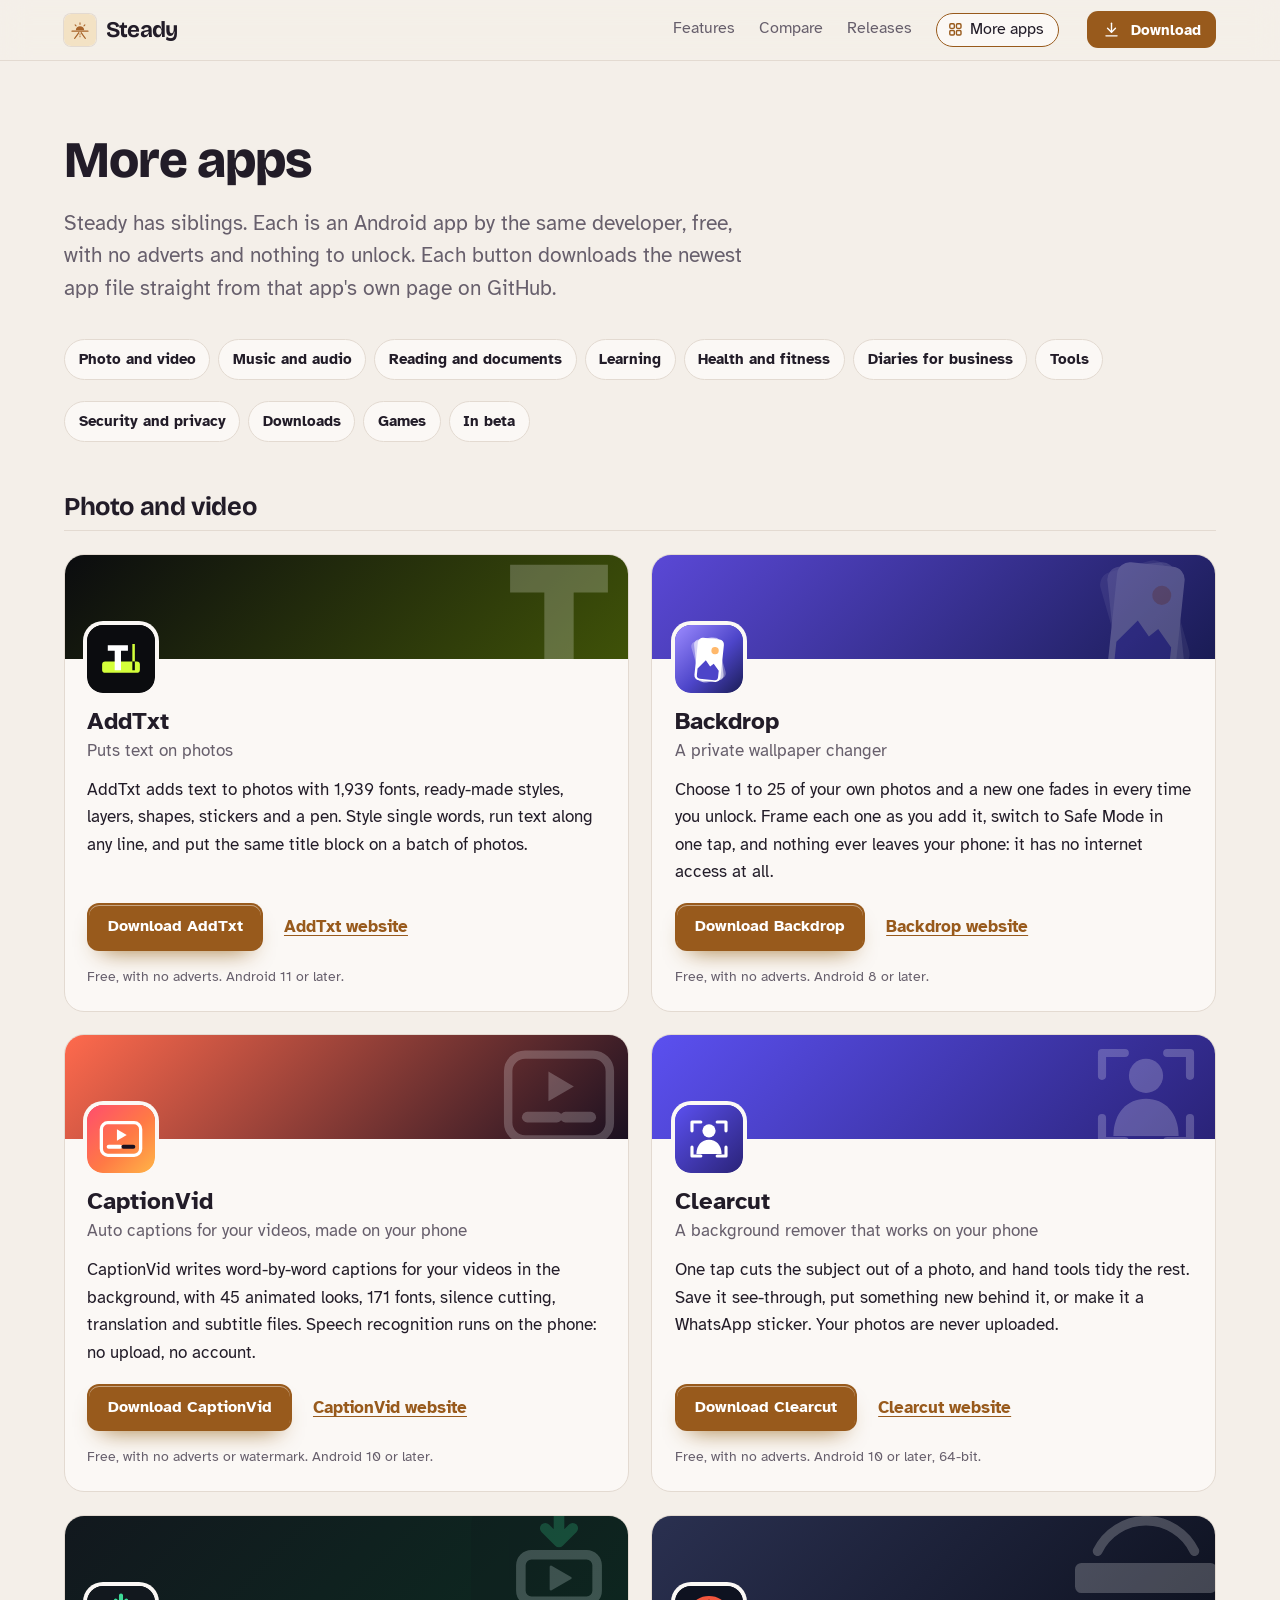
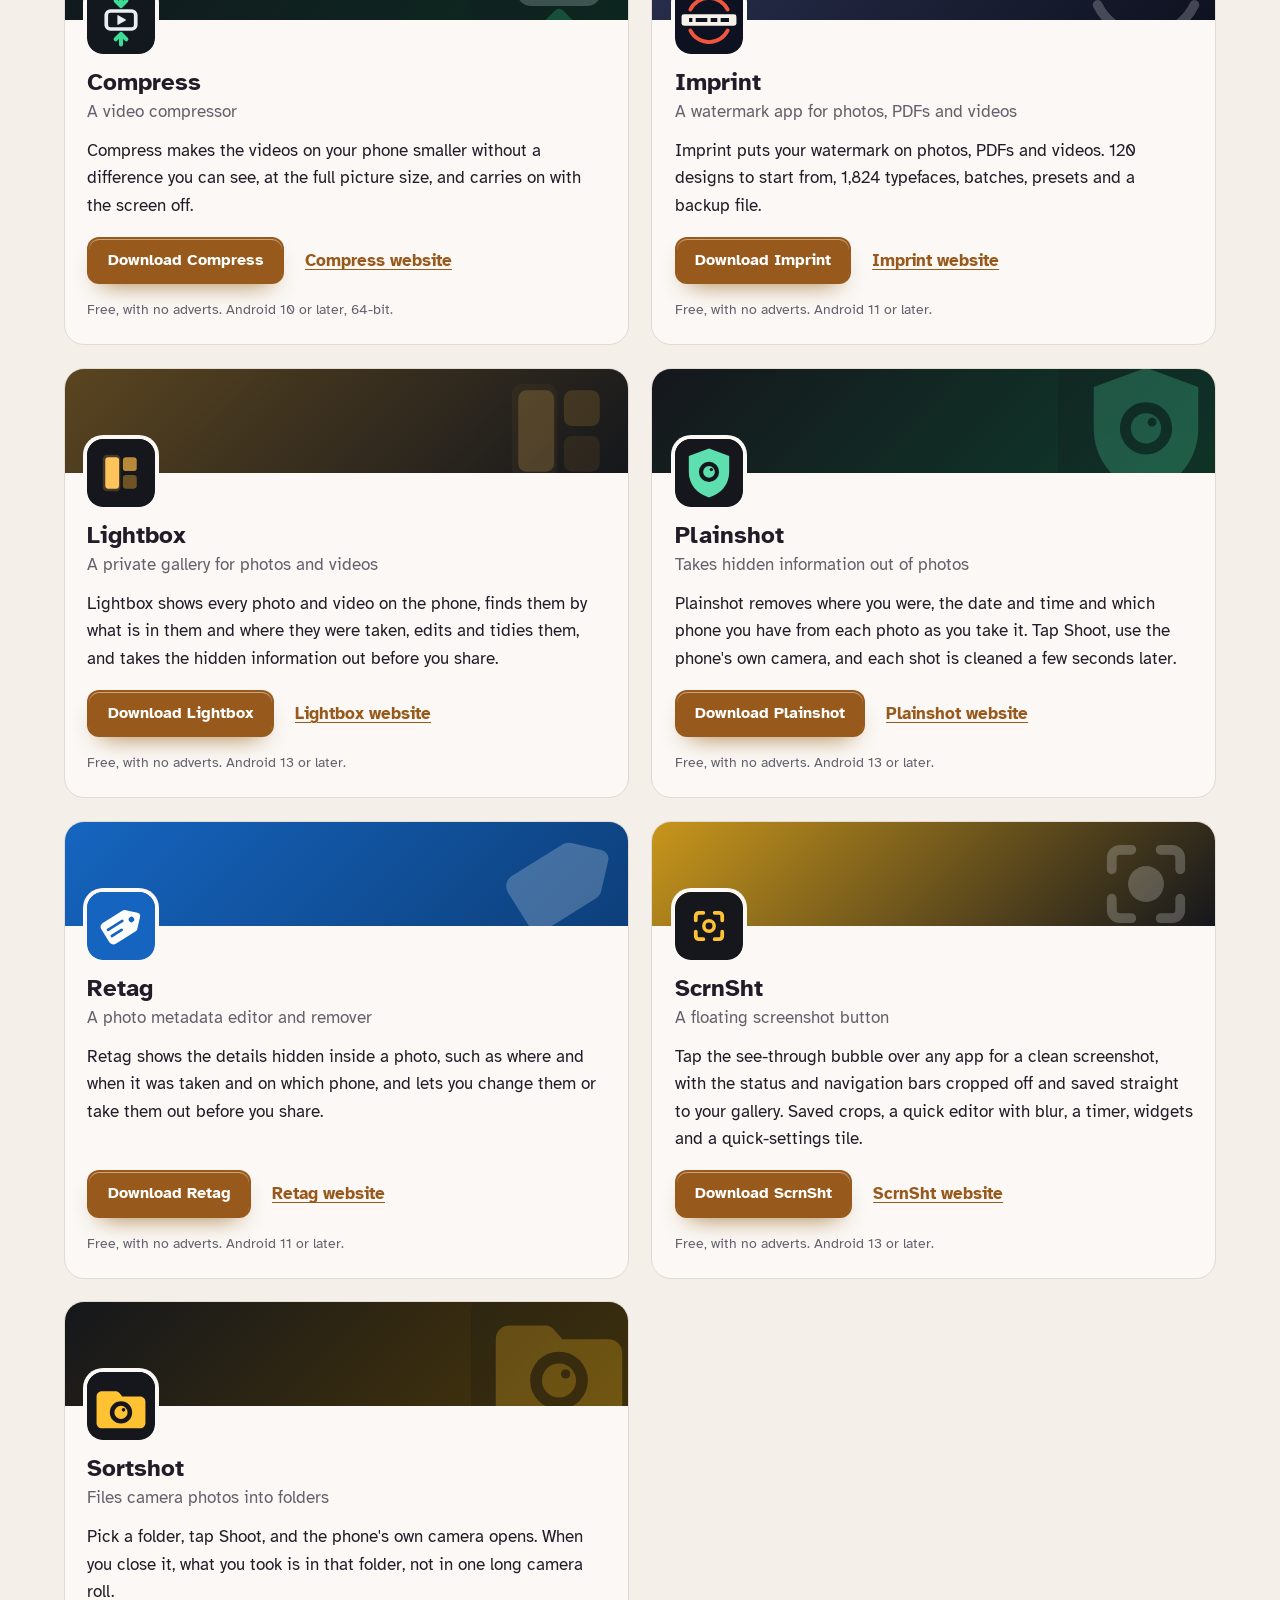
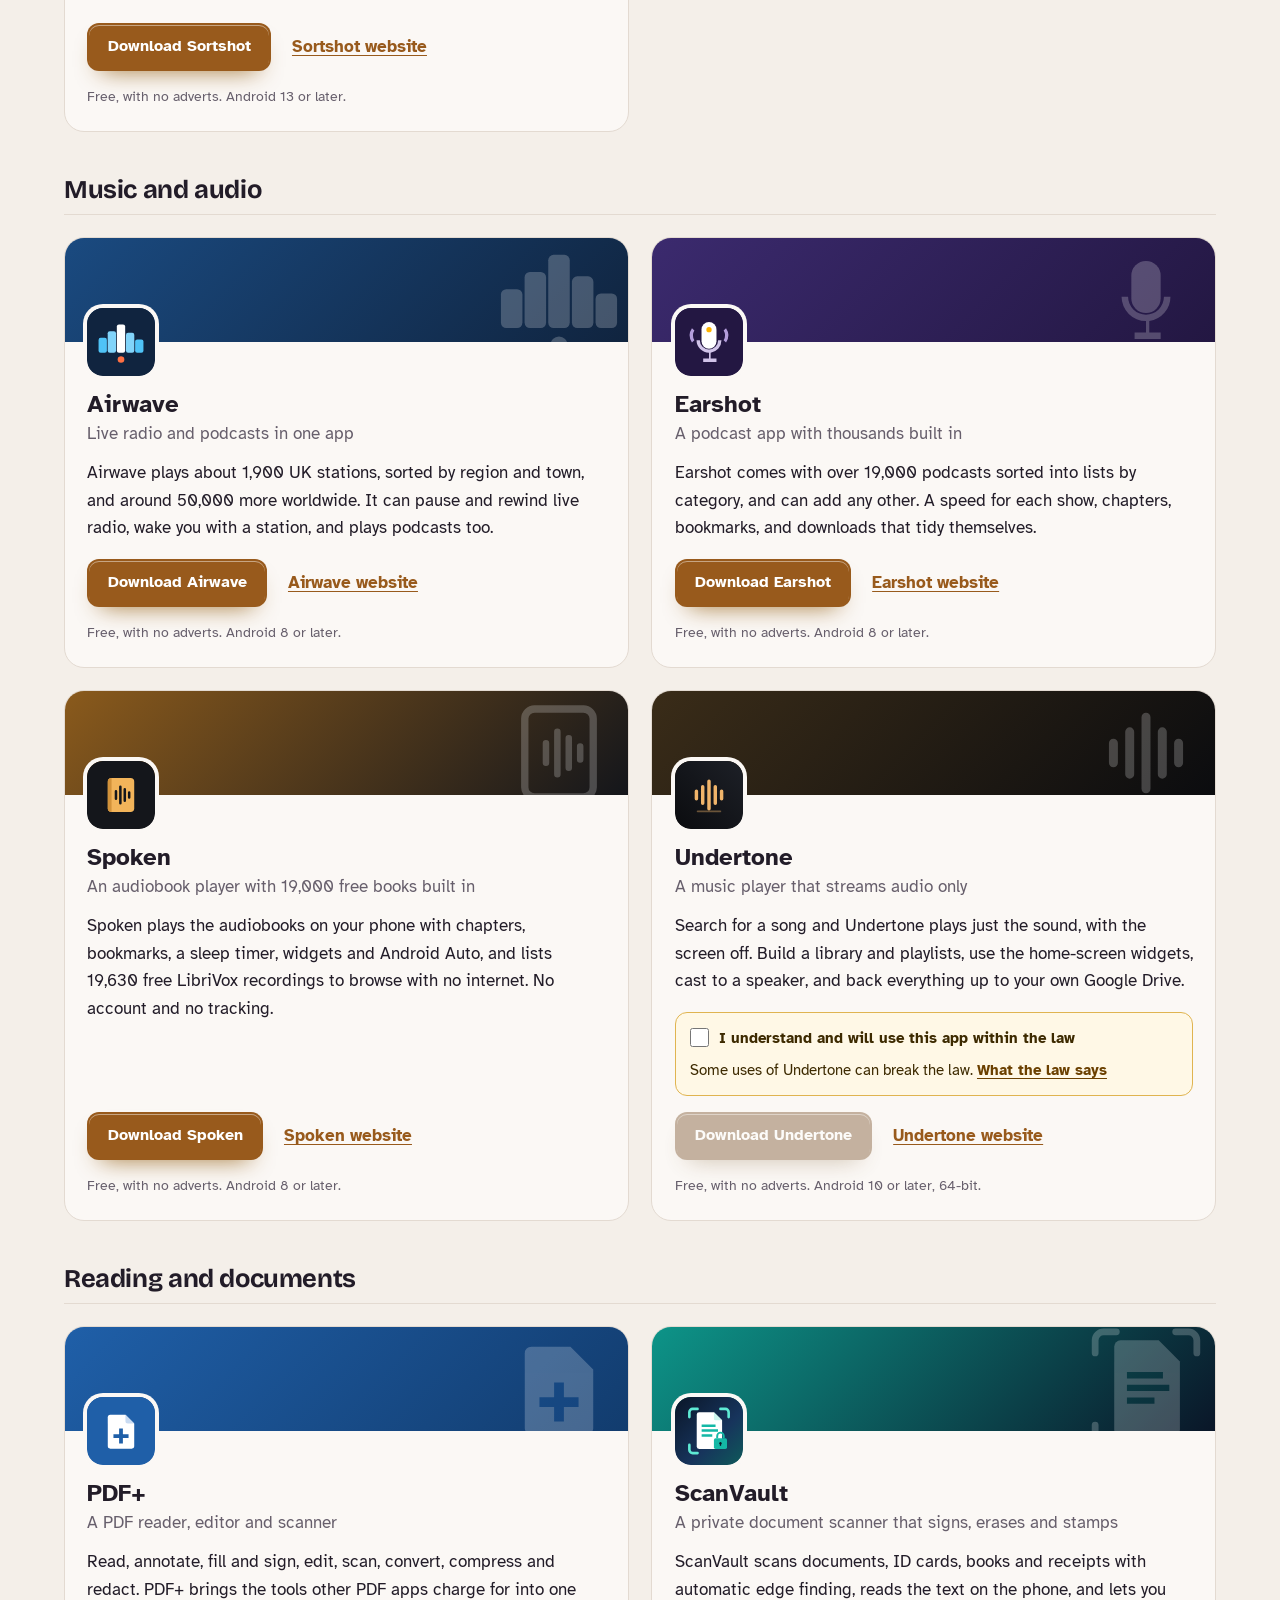
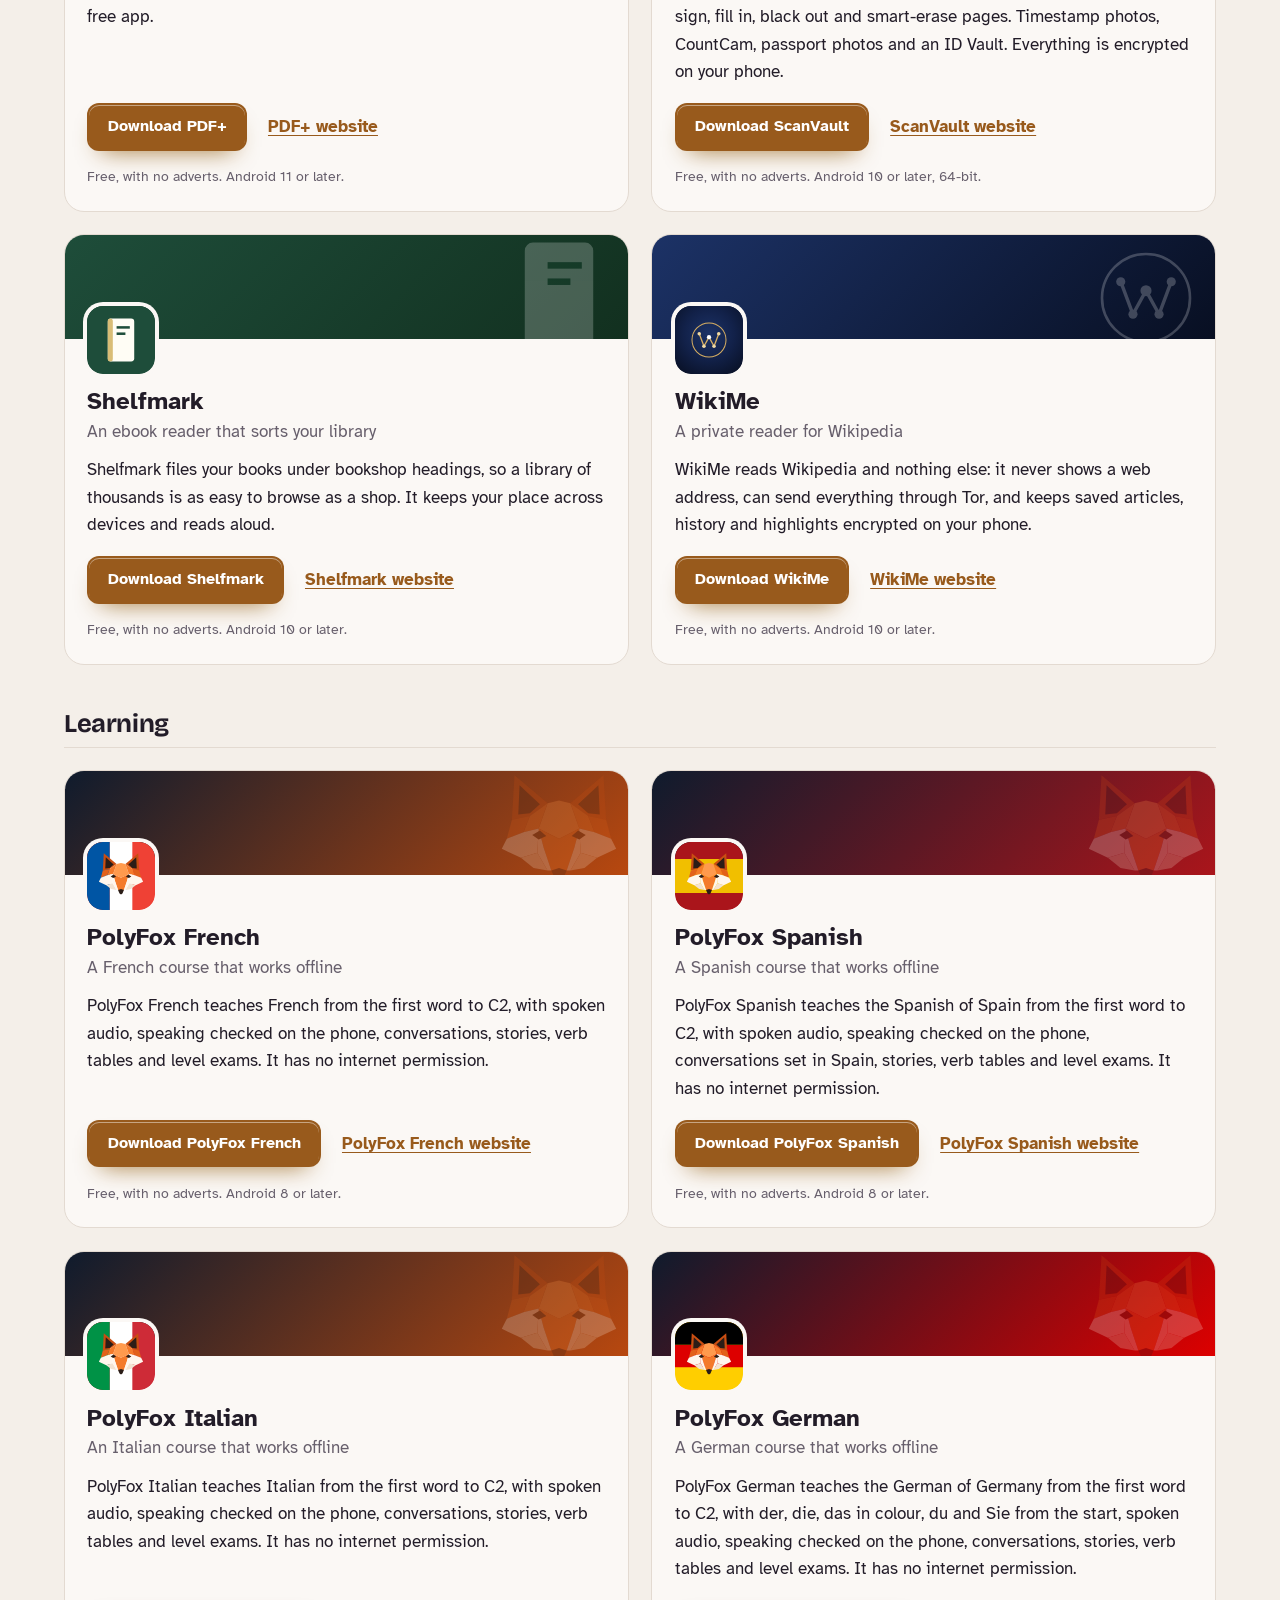
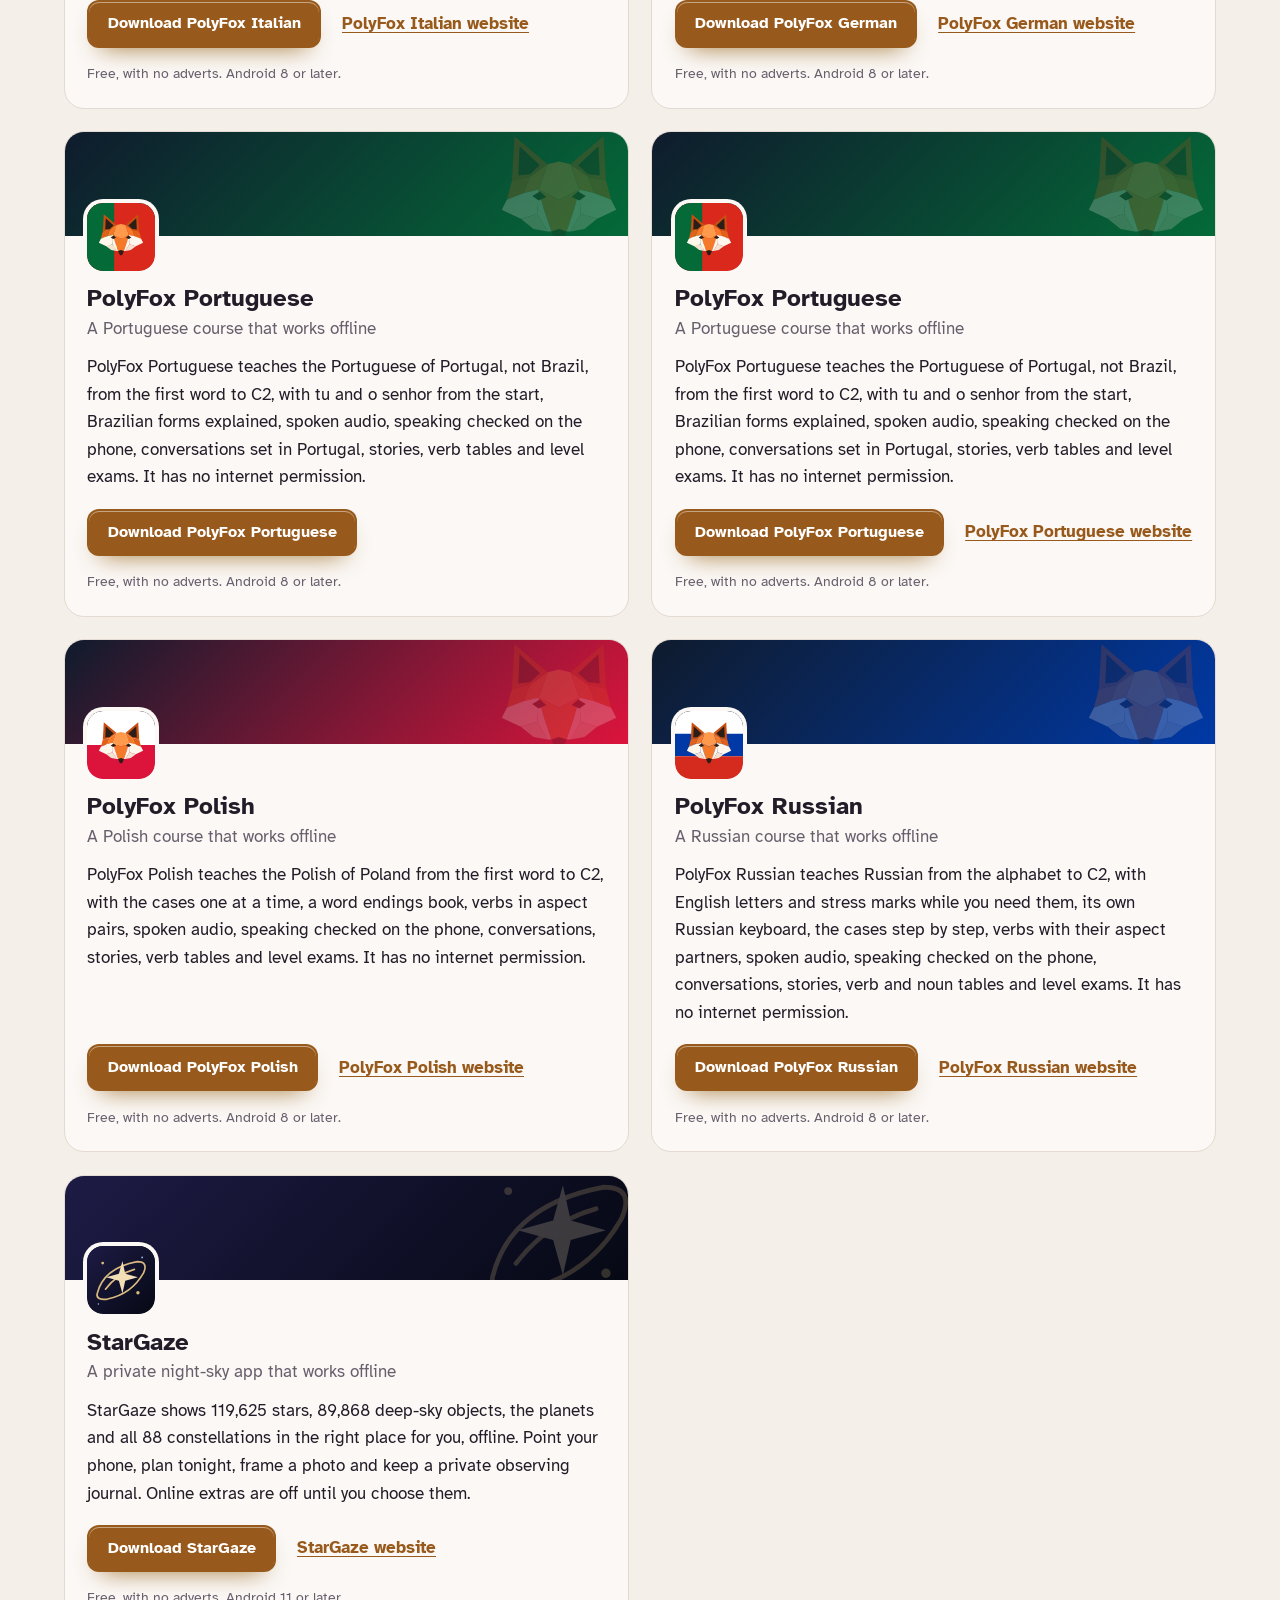
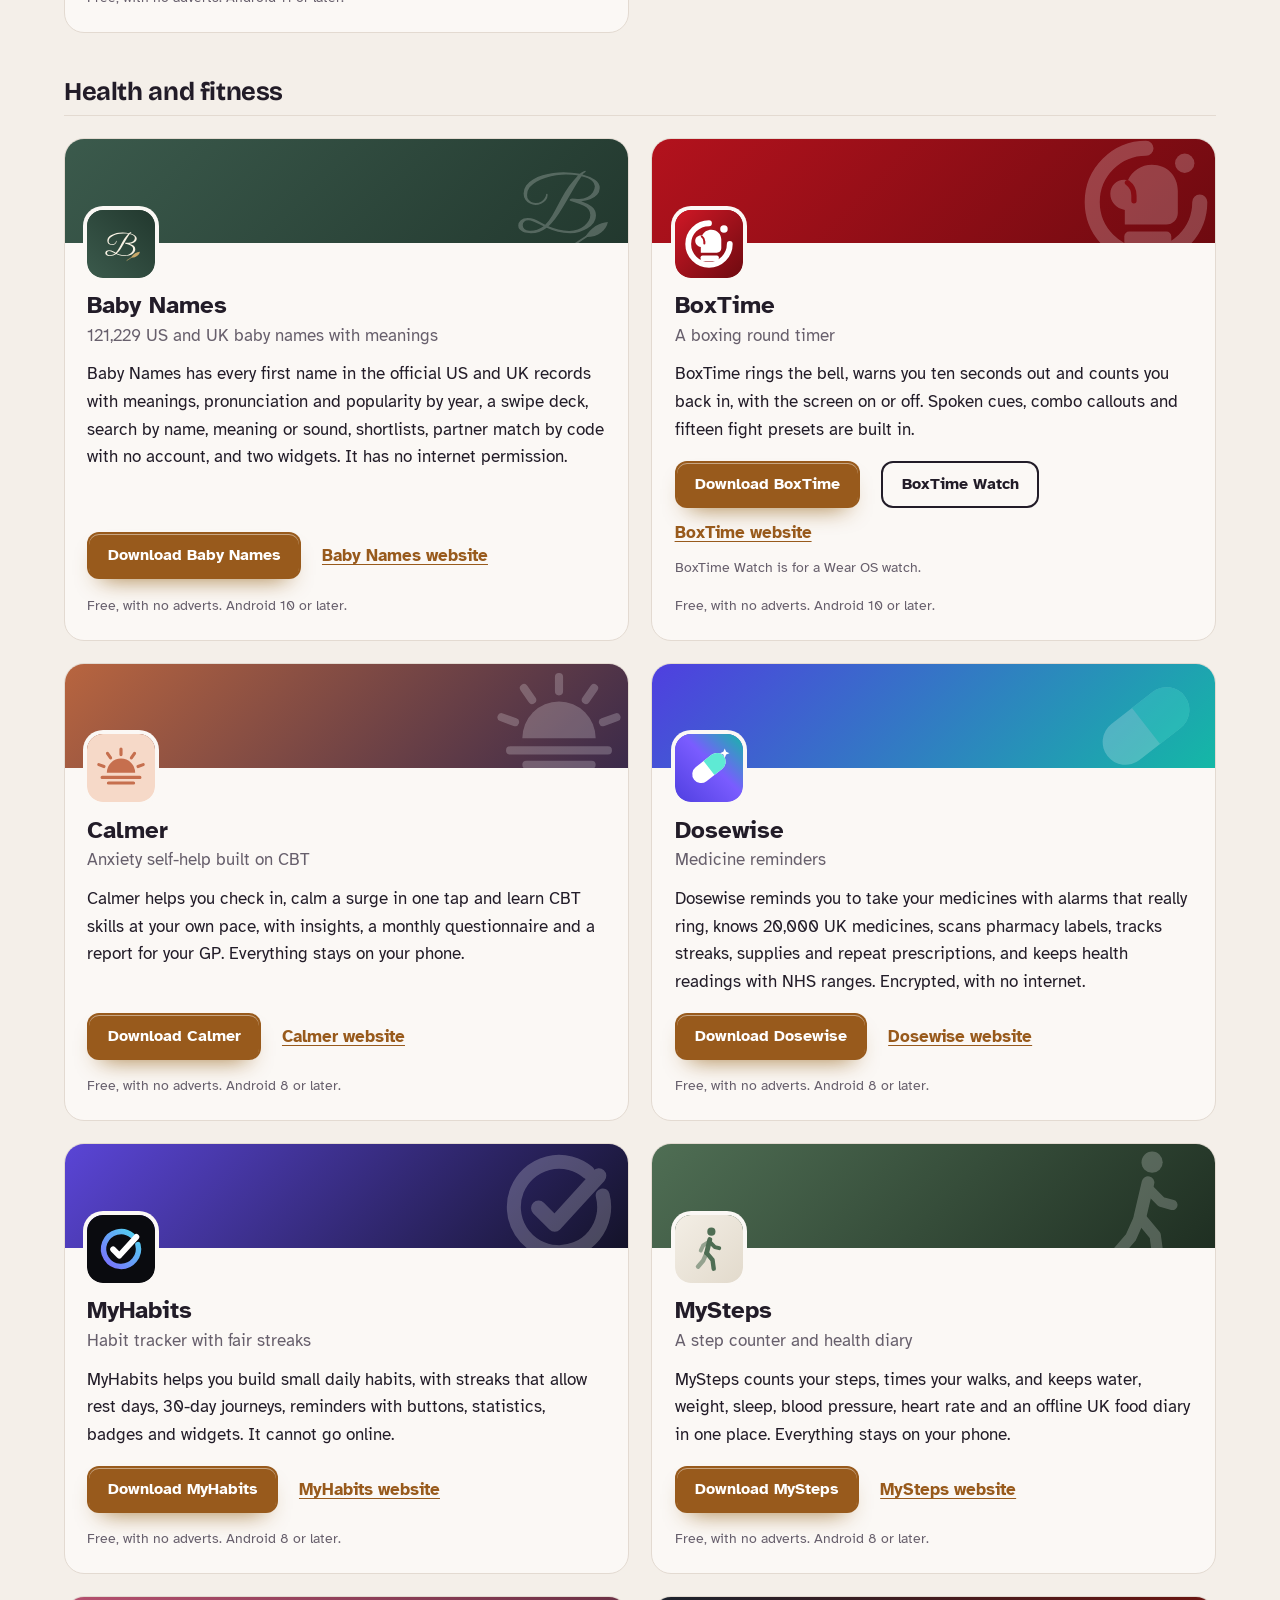
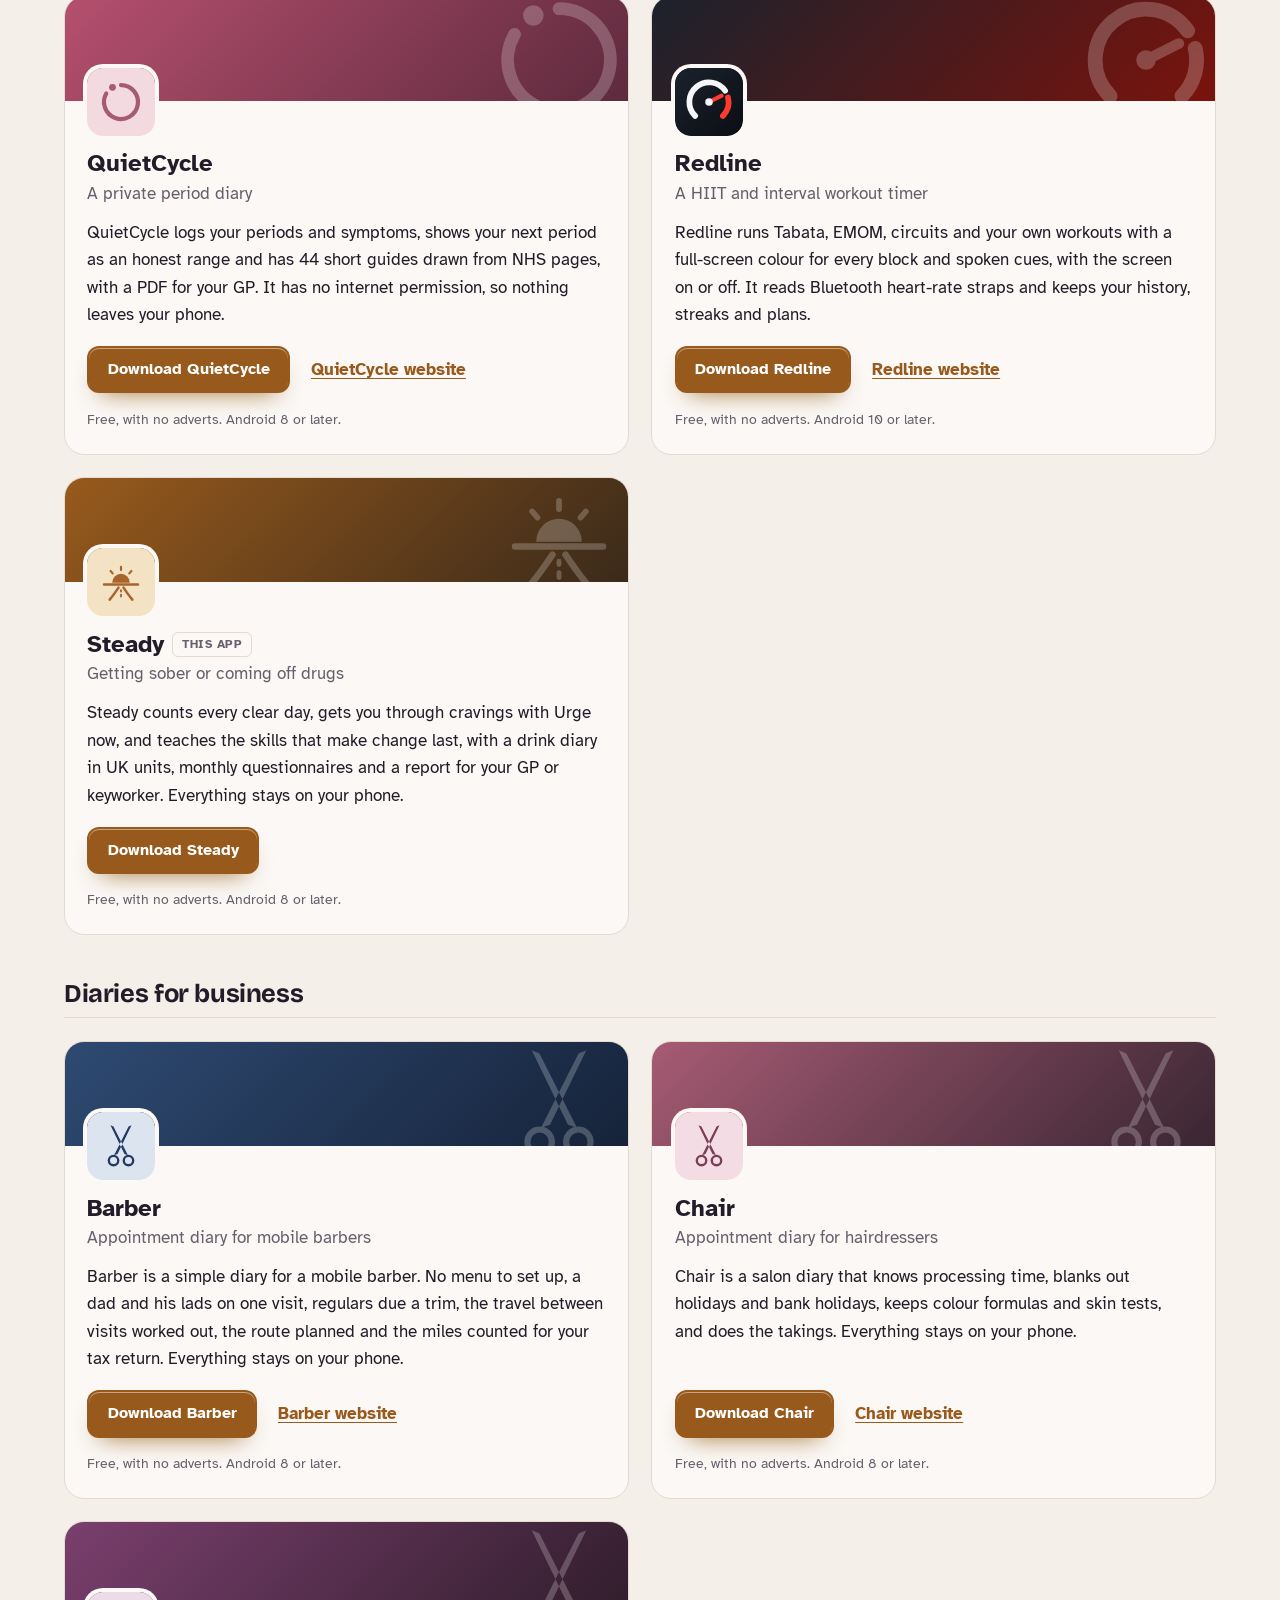
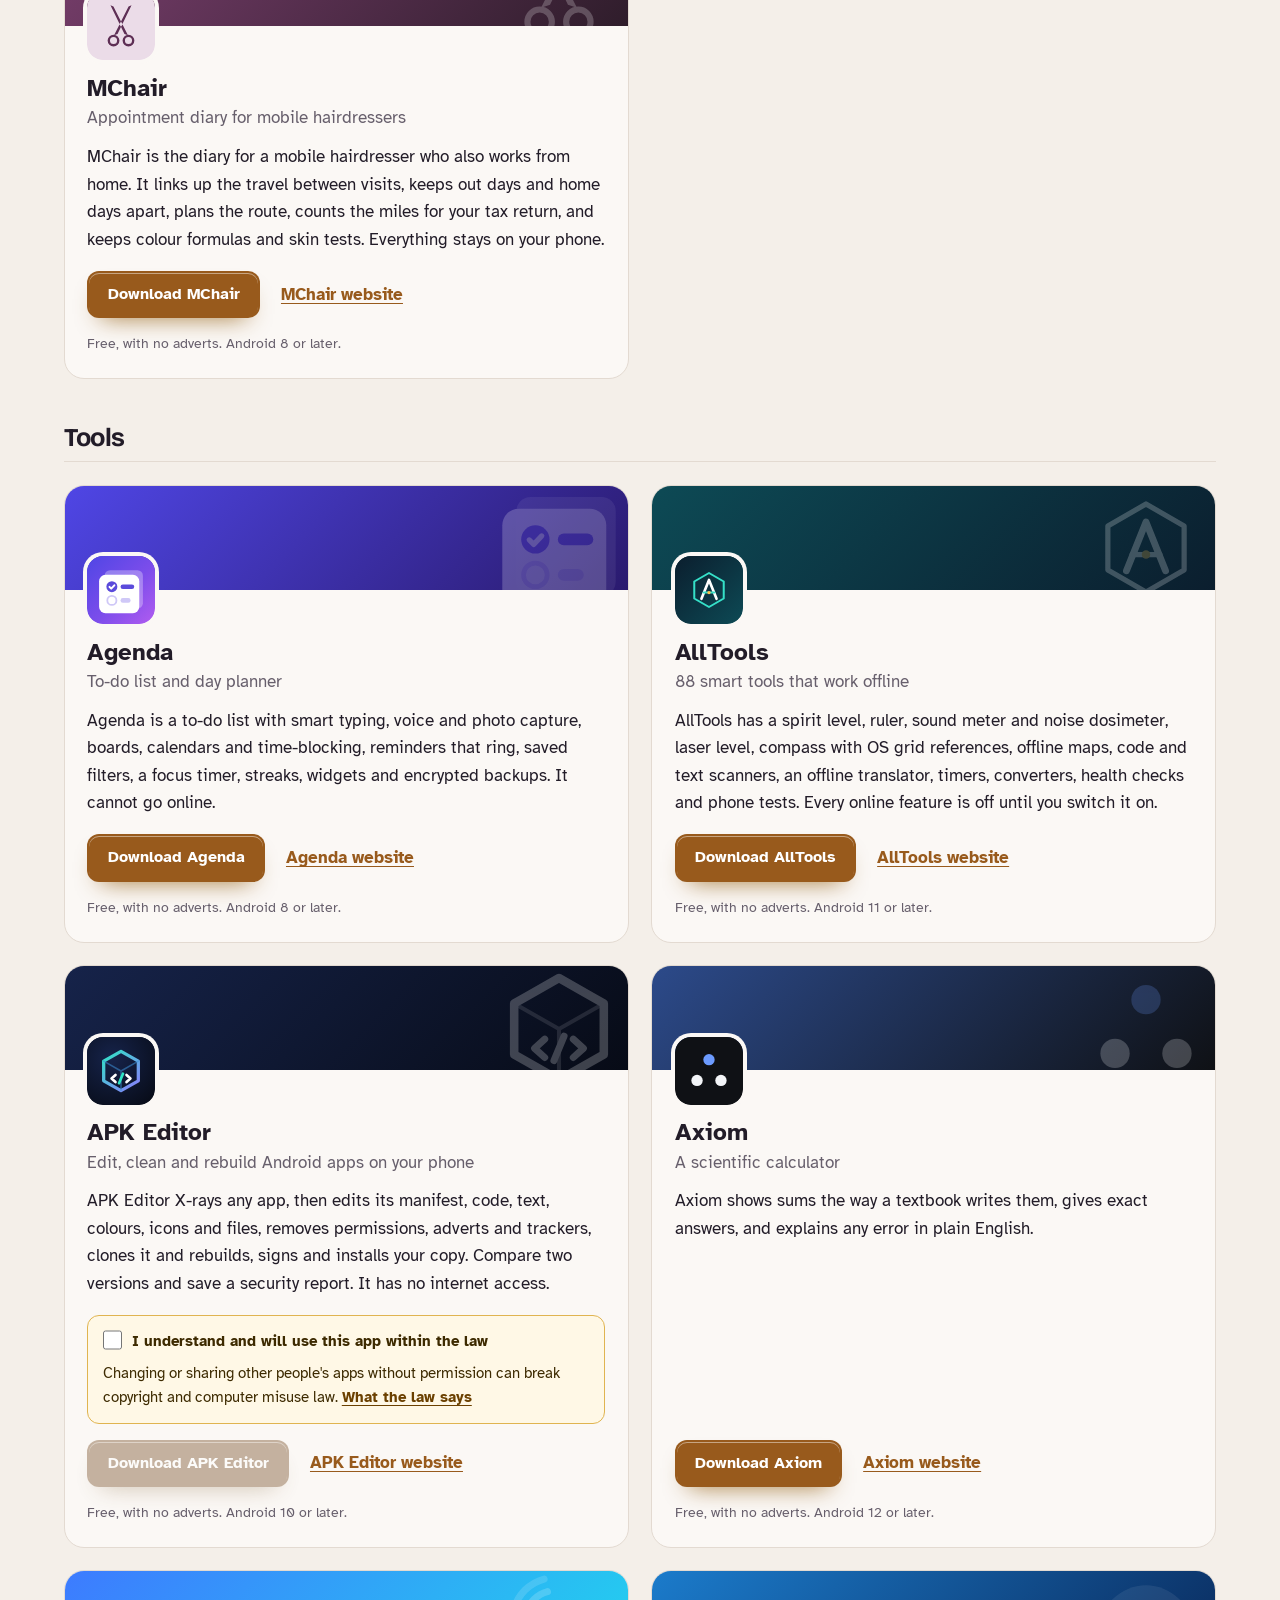
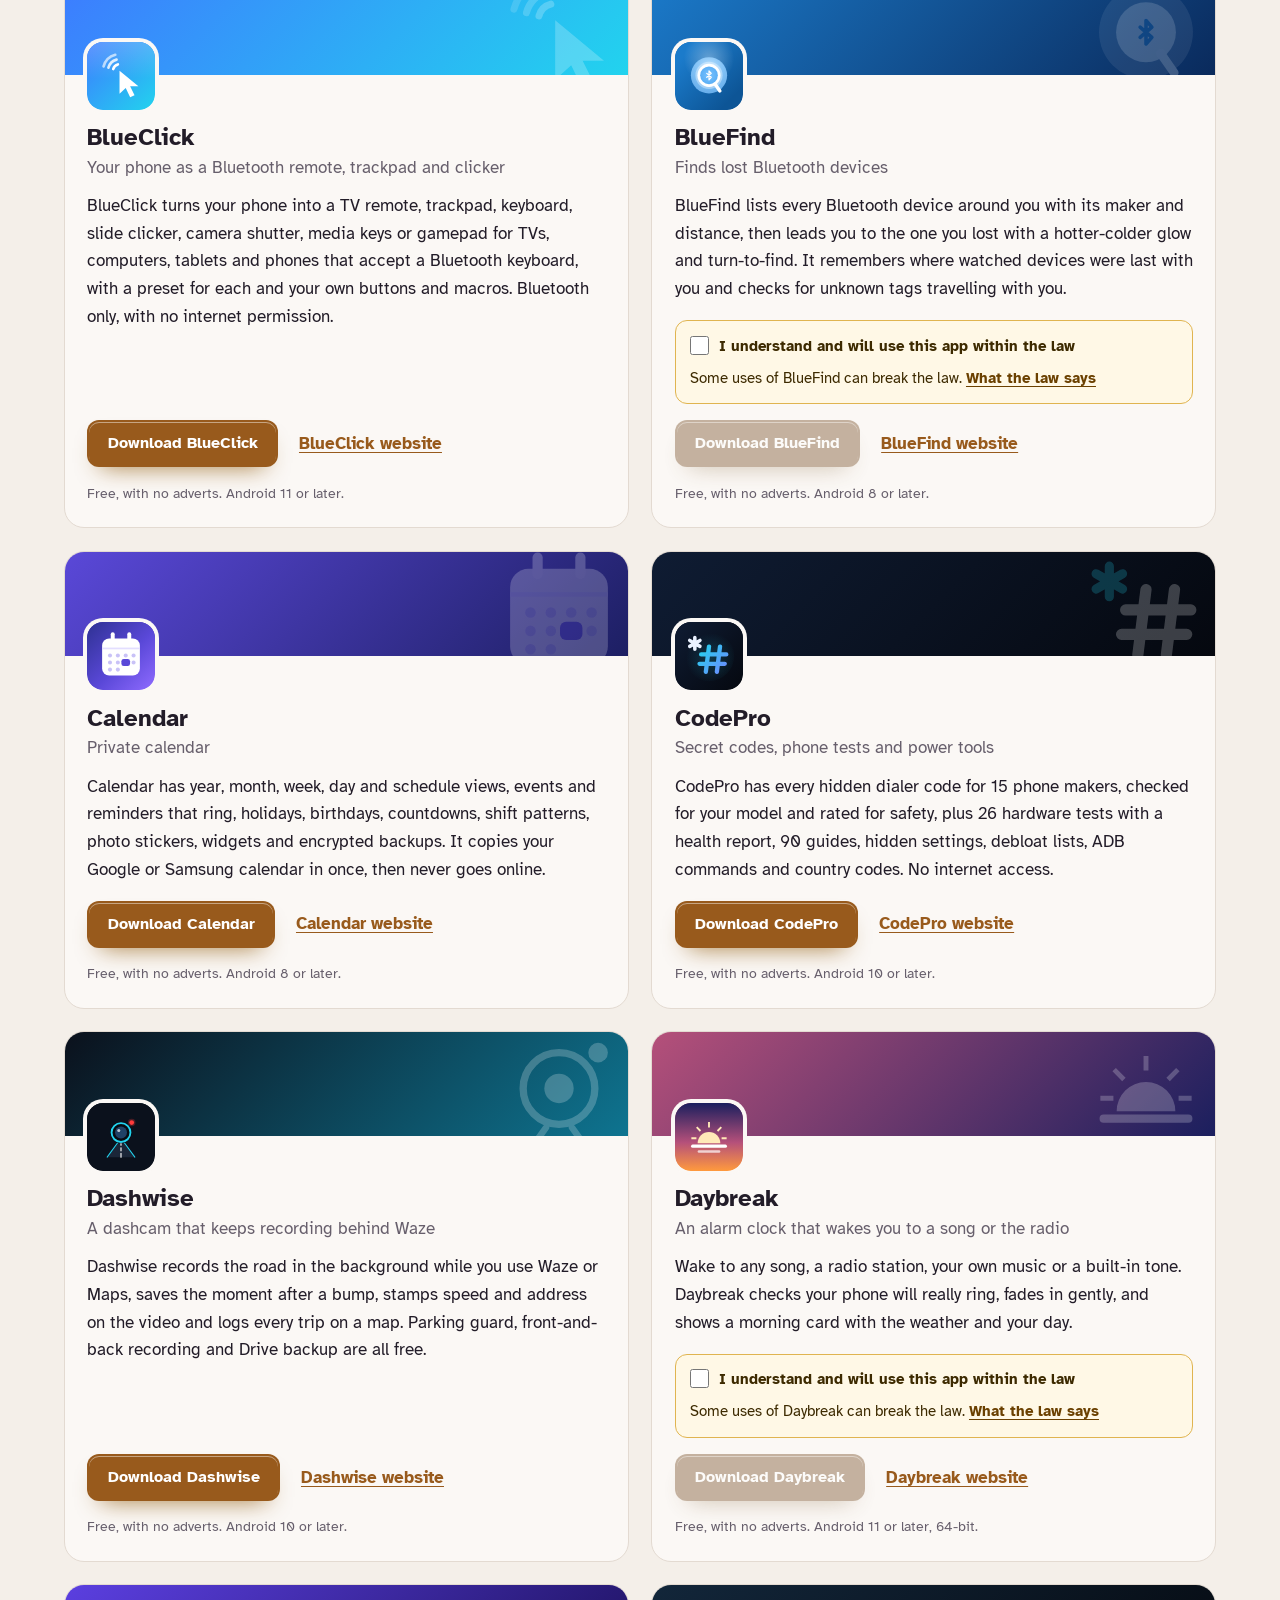
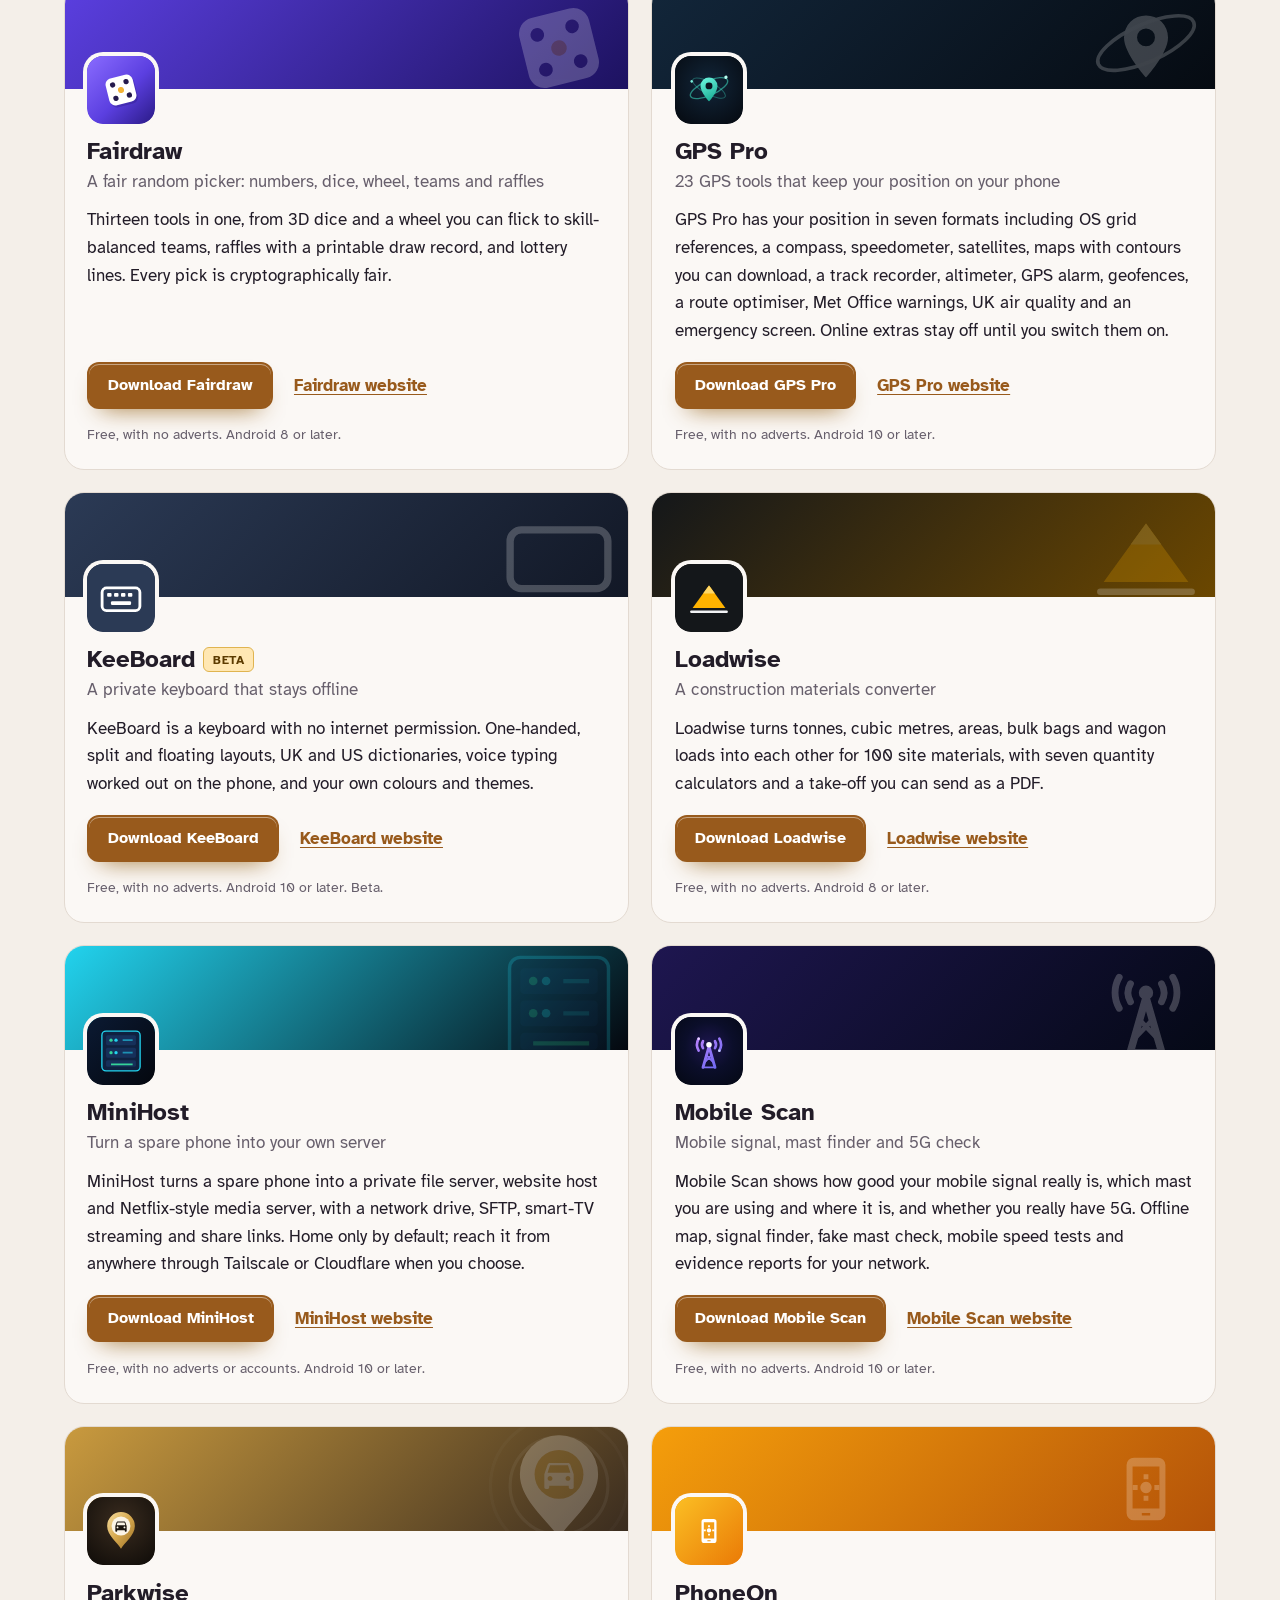
==== commit 93298cf4: "More apps: add BlueClick" ====
--- a/more-apps.html
+++ b/more-apps.html
@@ -4,7 +4,7 @@
 <meta charset="utf-8">
 <meta name="viewport" content="width=device-width, initial-scale=1">
 <title>More free Android apps from the maker of Steady</title>
-<meta name="description" content="All 97 free Android apps from the maker of Steady, in one list by category, each with its download and a link to its website.">
+<meta name="description" content="All 98 free Android apps from the maker of Steady, in one list by category, each with its download and a link to its website.">
 <meta name="author" content="Jonathan Jackson">
 <link rel="canonical" href="https://customgpter.github.io/steady/more-apps.html">
 <meta name="theme-color" content="#f4efe9" media="(prefers-color-scheme: light)">
@@ -12,7 +12,7 @@
 <meta property="og:type" content="website">
 <meta property="og:site_name" content="Steady">
 <meta property="og:title" content="More free Android apps from the maker of Steady">
-<meta property="og:description" content="All 97 free Android apps from the maker of Steady, in one list by category, each with its download and a link to its website.">
+<meta property="og:description" content="All 98 free Android apps from the maker of Steady, in one list by category, each with its download and a link to its website.">
 <meta property="og:url" content="https://customgpter.github.io/steady/more-apps.html">
 <meta property="og:image" content="https://customgpter.github.io/steady/assets/og.png">
 <meta property="og:image:width" content="1200">
@@ -26,7 +26,7 @@
 <link rel="preload" href="./assets/fonts/atkinson-hyperlegible-latin-400-normal.woff2" as="font" type="font/woff2" crossorigin>
 <link rel="stylesheet" href="./assets/site.css?v=1">
 <link rel="stylesheet" href="./assets/house.css?v=1">
-<script type="application/ld+json">{"@context":"https://schema.org","@type":"ItemList","name":"Apps from the maker of Steady","url":"https://customgpter.github.io/steady/more-apps.html","itemListElement":[{"@type":"ListItem","position":1,"name":"AddTxt","url":"https://customgpter.github.io/addtxt/"},{"@type":"ListItem","position":2,"name":"Backdrop","url":"https://customgpter.github.io/backdrop/"},{"@type":"ListItem","position":3,"name":"CaptionVid","url":"https://customgpter.github.io/captionvid/"},{"@type":"ListItem","position":4,"name":"Clearcut","url":"https://customgpter.github.io/clearcut/"},{"@type":"ListItem","position":5,"name":"Compress","url":"https://customgpter.github.io/compress/"},{"@type":"ListItem","position":6,"name":"Imprint","url":"https://customgpter.github.io/imprint/"},{"@type":"ListItem","position":7,"name":"Lightbox","url":"https://customgpter.github.io/lightbox/"},{"@type":"ListItem","position":8,"name":"Plainshot","url":"https://customgpter.github.io/plainshot/"},{"@type":"ListItem","position":9,"name":"Retag","url":"https://customgpter.github.io/retag/"},{"@type":"ListItem","position":10,"name":"ScrnSht","url":"https://customgpter.github.io/scrnsht/"},{"@type":"ListItem","position":11,"name":"Sortshot","url":"https://customgpter.github.io/sortshot/"},{"@type":"ListItem","position":12,"name":"Airwave","url":"https://customgpter.github.io/airwave/"},{"@type":"ListItem","position":13,"name":"Earshot","url":"https://customgpter.github.io/earshot/"},{"@type":"ListItem","position":14,"name":"Spoken","url":"https://customgpter.github.io/spoken/"},{"@type":"ListItem","position":15,"name":"Undertone","url":"https://customgpter.github.io/undertone/"},{"@type":"ListItem","position":16,"name":"PDF+","url":"https://customgpter.github.io/pdfplus/"},{"@type":"ListItem","position":17,"name":"ScanVault","url":"https://customgpter.github.io/scanvault/"},{"@type":"ListItem","position":18,"name":"Shelfmark","url":"https://customgpter.github.io/shelfmark/"},{"@type":"ListItem","position":19,"name":"WikiMe","url":"https://customgpter.github.io/wikime/"},{"@type":"ListItem","position":20,"name":"PolyFox French","url":"https://customgpter.github.io/polyfox/"},{"@type":"ListItem","position":21,"name":"PolyFox German","url":"https://customgpter.github.io/polyfox-german/"},{"@type":"ListItem","position":22,"name":"PolyFox Portuguese","url":"https://customgpter.github.io/polyfox-portuguese/"},{"@type":"ListItem","position":23,"name":"PolyFox Polish","url":"https://customgpter.github.io/polyfox-polish/"},{"@type":"ListItem","position":24,"name":"PolyFox Russian","url":"https://customgpter.github.io/polyfox-russian/"},{"@type":"ListItem","position":25,"name":"StarGaze","url":"https://customgpter.github.io/stargaze/"},{"@type":"ListItem","position":26,"name":"Baby Names","url":"https://customgpter.github.io/babynames/"},{"@type":"ListItem","position":27,"name":"BoxTime","url":"https://customgpter.github.io/boxtime/"},{"@type":"ListItem","position":28,"name":"Calmer","url":"https://customgpter.github.io/calmer/"},{"@type":"ListItem","position":29,"name":"Dosewise","url":"https://customgpter.github.io/dosewise/"},{"@type":"ListItem","position":30,"name":"MyHabits","url":"https://customgpter.github.io/myhabits/"},{"@type":"ListItem","position":31,"name":"MySteps","url":"https://customgpter.github.io/mysteps/"},{"@type":"ListItem","position":32,"name":"QuietCycle","url":"https://customgpter.github.io/quietcycle/"},{"@type":"ListItem","position":33,"name":"Redline","url":"https://customgpter.github.io/redline/"},{"@type":"ListItem","position":34,"name":"Steady","url":"https://customgpter.github.io/steady/"},{"@type":"ListItem","position":35,"name":"Barber","url":"https://customgpter.github.io/barber/"},{"@type":"ListItem","position":36,"name":"Chair","url":"https://customgpter.github.io/chair/"},{"@type":"ListItem","position":37,"name":"MChair","url":"https://customgpter.github.io/mchair/"},{"@type":"ListItem","position":38,"name":"Agenda","url":"https://customgpter.github.io/agenda/"},{"@type":"ListItem","position":39,"name":"AllTools","url":"https://customgpter.github.io/alltools/"},{"@type":"ListItem","position":40,"name":"APK Editor","url":"https://customgpter.github.io/apkeditor/"},{"@type":"ListItem","position":41,"name":"Axiom","url":"https://customgpter.github.io/axiom/"},{"@type":"ListItem","position":42,"name":"BlueFind","url":"https://customgpter.github.io/bluefind/"},{"@type":"ListItem","position":43,"name":"Calendar","url":"https://customgpter.github.io/calendar/"},{"@type":"ListItem","position":44,"name":"CodePro","url":"https://customgpter.github.io/codepro/"},{"@type":"ListItem","position":45,"name":"Dashwise","url":"https://customgpter.github.io/dashwise/"},{"@type":"ListItem","position":46,"name":"Daybreak","url":"https://customgpter.github.io/daybreak/"},{"@type":"ListItem","position":47,"name":"Fairdraw","url":"https://customgpter.github.io/fairdraw/"},{"@type":"ListItem","position":48,"name":"GPS Pro","url":"https://customgpter.github.io/gpspro/"},{"@type":"ListItem","position":49,"name":"KeeBoard","url":"https://customgpter.github.io/keeboard/"},{"@type":"ListItem","position":50,"name":"Loadwise","url":"https://customgpter.github.io/loadwise/"},{"@type":"ListItem","position":51,"name":"MiniHost","url":"https://customgpter.github.io/minihost/"},{"@type":"ListItem","position":52,"name":"Mobile Scan","url":"https://customgpter.github.io/mobilescan/"},{"@type":"ListItem","position":53,"name":"Parkwise","url":"https://customgpter.github.io/parkwise/"},{"@type":"ListItem","position":54,"name":"Pocketmind","url":"https://customgpter.github.io/pocketmind/"},{"@type":"ListItem","position":55,"name":"Refine","url":"https://customgpter.github.io/refine/"},{"@type":"ListItem","position":56,"name":"Shiftwise","url":"https://customgpter.github.io/shiftwise/"},{"@type":"ListItem","position":57,"name":"SimpleCalc","url":"https://customgpter.github.io/simplecalc/"},{"@type":"ListItem","position":58,"name":"Skyline","url":"https://customgpter.github.io/skyline/"},{"@type":"ListItem","position":59,"name":"Slipway","url":"https://customgpter.github.io/slipway/"},{"@type":"ListItem","position":60,"name":"Tagger","url":"https://customgpter.github.io/tagger/"},{"@type":"ListItem","position":61,"name":"TotalClean","url":"https://customgpter.github.io/totalclean/"},{"@type":"ListItem","position":62,"name":"TVLink","url":"https://customgpter.github.io/tvlink/"},{"@type":"ListItem","position":63,"name":"Unbox","url":"https://customgpter.github.io/unbox/"},{"@type":"ListItem","position":64,"name":"WhatsKeep","url":"https://customgpter.github.io/whatskeep/"},{"@type":"ListItem","position":65,"name":"WiFi Scan","url":"https://customgpter.github.io/wifiscan/"},{"@type":"ListItem","position":66,"name":"Auditly","url":"https://customgpter.github.io/auditly/"},{"@type":"ListItem","position":67,"name":"Backchannel","url":"https://customgpter.github.io/backchannel/"},{"@type":"ListItem","position":68,"name":"ENotes","url":"https://customgpter.github.io/enotes/"},{"@type":"ListItem","position":69,"name":"FindMe","url":"https://customgpter.github.io/findme/"},{"@type":"ListItem","position":70,"name":"iLock","url":"https://customgpter.github.io/ilock/"},{"@type":"ListItem","position":71,"name":"ImSafe","url":"https://customgpter.github.io/imsafe/"},{"@type":"ListItem","position":72,"name":"IShred","url":"https://customgpter.github.io/ishred/"},{"@type":"ListItem","position":73,"name":"LockBox","url":"https://customgpter.github.io/lockbox/"},{"@type":"ListItem","position":74,"name":"PassVault","url":"https://customgpter.github.io/passvault/"},{"@type":"ListItem","position":75,"name":"SpyFind","url":"https://customgpter.github.io/spyfind/"},{"@type":"ListItem","position":76,"name":"TextWipe","url":"https://customgpter.github.io/textwipe/"},{"@type":"ListItem","position":77,"name":"Tracewire","url":"https://customgpter.github.io/tracewire/"},{"@type":"ListItem","position":78,"name":"Vigil","url":"https://customgpter.github.io/vigil/"},{"@type":"ListItem","position":79,"name":"Grab","url":"https://customgpter.github.io/grab/"},{"@type":"ListItem","position":80,"name":"Swarm","url":"https://customgpter.github.io/swarm/"},{"@type":"ListItem","position":81,"name":"Plane Games","url":"https://customgpter.github.io/plane-games/"},{"@type":"ListItem","position":82,"name":"Ninefold","url":"https://customgpter.github.io/ninefold/"},{"@type":"ListItem","position":83,"name":"Cubewise","url":"https://customgpter.github.io/cubewise/"},{"@type":"ListItem","position":84,"name":"Tilewise","url":"https://customgpter.github.io/tilewise/"},{"@type":"ListItem","position":85,"name":"Letterwise","url":"https://customgpter.github.io/letterwise/"},{"@type":"ListItem","position":86,"name":"Kingside","url":"https://customgpter.github.io/kingside/"},{"@type":"ListItem","position":87,"name":"Deckhand","url":"https://customgpter.github.io/deckhand/"},{"@type":"ListItem","position":88,"name":"SNESForge","url":"https://customgpter.github.io/snesforge/"},{"@type":"ListItem","position":89,"name":"Fame Boy","url":"https://customgpter.github.io/fameboy/"},{"@type":"ListItem","position":90,"name":"PSPPro","url":"https://customgpter.github.io/psppro/"},{"@type":"ListItem","position":91,"name":"MegaGen","url":"https://customgpter.github.io/megagen/"},{"@type":"ListItem","position":92,"name":"QVR","url":"https://customgpter.github.io/qvr/"},{"@type":"ListItem","position":93,"name":"QVR Watch","url":"https://customgpter.github.io/qvr-watch/"},{"@type":"ListItem","position":94,"name":"QVRLite","url":"https://customgpter.github.io/qvrlite/"},{"@type":"ListItem","position":95,"name":"Onionz","url":"https://customgpter.github.io/onionz/"},{"@type":"ListItem","position":96,"name":"OnionzWeb","url":"https://customgpter.github.io/onionzweb/"}]}</script>
+<script type="application/ld+json">{"@context":"https://schema.org","@type":"ItemList","name":"Apps from the maker of Steady","url":"https://customgpter.github.io/steady/more-apps.html","itemListElement":[{"@type":"ListItem","position":1,"name":"AddTxt","url":"https://customgpter.github.io/addtxt/"},{"@type":"ListItem","position":2,"name":"Backdrop","url":"https://customgpter.github.io/backdrop/"},{"@type":"ListItem","position":3,"name":"CaptionVid","url":"https://customgpter.github.io/captionvid/"},{"@type":"ListItem","position":4,"name":"Clearcut","url":"https://customgpter.github.io/clearcut/"},{"@type":"ListItem","position":5,"name":"Compress","url":"https://customgpter.github.io/compress/"},{"@type":"ListItem","position":6,"name":"Imprint","url":"https://customgpter.github.io/imprint/"},{"@type":"ListItem","position":7,"name":"Lightbox","url":"https://customgpter.github.io/lightbox/"},{"@type":"ListItem","position":8,"name":"Plainshot","url":"https://customgpter.github.io/plainshot/"},{"@type":"ListItem","position":9,"name":"Retag","url":"https://customgpter.github.io/retag/"},{"@type":"ListItem","position":10,"name":"ScrnSht","url":"https://customgpter.github.io/scrnsht/"},{"@type":"ListItem","position":11,"name":"Sortshot","url":"https://customgpter.github.io/sortshot/"},{"@type":"ListItem","position":12,"name":"Airwave","url":"https://customgpter.github.io/airwave/"},{"@type":"ListItem","position":13,"name":"Earshot","url":"https://customgpter.github.io/earshot/"},{"@type":"ListItem","position":14,"name":"Spoken","url":"https://customgpter.github.io/spoken/"},{"@type":"ListItem","position":15,"name":"Undertone","url":"https://customgpter.github.io/undertone/"},{"@type":"ListItem","position":16,"name":"PDF+","url":"https://customgpter.github.io/pdfplus/"},{"@type":"ListItem","position":17,"name":"ScanVault","url":"https://customgpter.github.io/scanvault/"},{"@type":"ListItem","position":18,"name":"Shelfmark","url":"https://customgpter.github.io/shelfmark/"},{"@type":"ListItem","position":19,"name":"WikiMe","url":"https://customgpter.github.io/wikime/"},{"@type":"ListItem","position":20,"name":"PolyFox French","url":"https://customgpter.github.io/polyfox/"},{"@type":"ListItem","position":21,"name":"PolyFox German","url":"https://customgpter.github.io/polyfox-german/"},{"@type":"ListItem","position":22,"name":"PolyFox Portuguese","url":"https://customgpter.github.io/polyfox-portuguese/"},{"@type":"ListItem","position":23,"name":"PolyFox Polish","url":"https://customgpter.github.io/polyfox-polish/"},{"@type":"ListItem","position":24,"name":"PolyFox Russian","url":"https://customgpter.github.io/polyfox-russian/"},{"@type":"ListItem","position":25,"name":"StarGaze","url":"https://customgpter.github.io/stargaze/"},{"@type":"ListItem","position":26,"name":"Baby Names","url":"https://customgpter.github.io/babynames/"},{"@type":"ListItem","position":27,"name":"BoxTime","url":"https://customgpter.github.io/boxtime/"},{"@type":"ListItem","position":28,"name":"Calmer","url":"https://customgpter.github.io/calmer/"},{"@type":"ListItem","position":29,"name":"Dosewise","url":"https://customgpter.github.io/dosewise/"},{"@type":"ListItem","position":30,"name":"MyHabits","url":"https://customgpter.github.io/myhabits/"},{"@type":"ListItem","position":31,"name":"MySteps","url":"https://customgpter.github.io/mysteps/"},{"@type":"ListItem","position":32,"name":"QuietCycle","url":"https://customgpter.github.io/quietcycle/"},{"@type":"ListItem","position":33,"name":"Redline","url":"https://customgpter.github.io/redline/"},{"@type":"ListItem","position":34,"name":"Steady","url":"https://customgpter.github.io/steady/"},{"@type":"ListItem","position":35,"name":"Barber","url":"https://customgpter.github.io/barber/"},{"@type":"ListItem","position":36,"name":"Chair","url":"https://customgpter.github.io/chair/"},{"@type":"ListItem","position":37,"name":"MChair","url":"https://customgpter.github.io/mchair/"},{"@type":"ListItem","position":38,"name":"Agenda","url":"https://customgpter.github.io/agenda/"},{"@type":"ListItem","position":39,"name":"AllTools","url":"https://customgpter.github.io/alltools/"},{"@type":"ListItem","position":40,"name":"APK Editor","url":"https://customgpter.github.io/apkeditor/"},{"@type":"ListItem","position":41,"name":"Axiom","url":"https://customgpter.github.io/axiom/"},{"@type":"ListItem","position":42,"name":"BlueClick","url":"https://customgpter.github.io/blueclick/"},{"@type":"ListItem","position":43,"name":"BlueFind","url":"https://customgpter.github.io/bluefind/"},{"@type":"ListItem","position":44,"name":"Calendar","url":"https://customgpter.github.io/calendar/"},{"@type":"ListItem","position":45,"name":"CodePro","url":"https://customgpter.github.io/codepro/"},{"@type":"ListItem","position":46,"name":"Dashwise","url":"https://customgpter.github.io/dashwise/"},{"@type":"ListItem","position":47,"name":"Daybreak","url":"https://customgpter.github.io/daybreak/"},{"@type":"ListItem","position":48,"name":"Fairdraw","url":"https://customgpter.github.io/fairdraw/"},{"@type":"ListItem","position":49,"name":"GPS Pro","url":"https://customgpter.github.io/gpspro/"},{"@type":"ListItem","position":50,"name":"KeeBoard","url":"https://customgpter.github.io/keeboard/"},{"@type":"ListItem","position":51,"name":"Loadwise","url":"https://customgpter.github.io/loadwise/"},{"@type":"ListItem","position":52,"name":"MiniHost","url":"https://customgpter.github.io/minihost/"},{"@type":"ListItem","position":53,"name":"Mobile Scan","url":"https://customgpter.github.io/mobilescan/"},{"@type":"ListItem","position":54,"name":"Parkwise","url":"https://customgpter.github.io/parkwise/"},{"@type":"ListItem","position":55,"name":"Pocketmind","url":"https://customgpter.github.io/pocketmind/"},{"@type":"ListItem","position":56,"name":"Refine","url":"https://customgpter.github.io/refine/"},{"@type":"ListItem","position":57,"name":"Shiftwise","url":"https://customgpter.github.io/shiftwise/"},{"@type":"ListItem","position":58,"name":"SimpleCalc","url":"https://customgpter.github.io/simplecalc/"},{"@type":"ListItem","position":59,"name":"Skyline","url":"https://customgpter.github.io/skyline/"},{"@type":"ListItem","position":60,"name":"Slipway","url":"https://customgpter.github.io/slipway/"},{"@type":"ListItem","position":61,"name":"Tagger","url":"https://customgpter.github.io/tagger/"},{"@type":"ListItem","position":62,"name":"TotalClean","url":"https://customgpter.github.io/totalclean/"},{"@type":"ListItem","position":63,"name":"TVLink","url":"https://customgpter.github.io/tvlink/"},{"@type":"ListItem","position":64,"name":"Unbox","url":"https://customgpter.github.io/unbox/"},{"@type":"ListItem","position":65,"name":"WhatsKeep","url":"https://customgpter.github.io/whatskeep/"},{"@type":"ListItem","position":66,"name":"WiFi Scan","url":"https://customgpter.github.io/wifiscan/"},{"@type":"ListItem","position":67,"name":"Auditly","url":"https://customgpter.github.io/auditly/"},{"@type":"ListItem","position":68,"name":"Backchannel","url":"https://customgpter.github.io/backchannel/"},{"@type":"ListItem","position":69,"name":"ENotes","url":"https://customgpter.github.io/enotes/"},{"@type":"ListItem","position":70,"name":"FindMe","url":"https://customgpter.github.io/findme/"},{"@type":"ListItem","position":71,"name":"iLock","url":"https://customgpter.github.io/ilock/"},{"@type":"ListItem","position":72,"name":"ImSafe","url":"https://customgpter.github.io/imsafe/"},{"@type":"ListItem","position":73,"name":"IShred","url":"https://customgpter.github.io/ishred/"},{"@type":"ListItem","position":74,"name":"LockBox","url":"https://customgpter.github.io/lockbox/"},{"@type":"ListItem","position":75,"name":"PassVault","url":"https://customgpter.github.io/passvault/"},{"@type":"ListItem","position":76,"name":"SpyFind","url":"https://customgpter.github.io/spyfind/"},{"@type":"ListItem","position":77,"name":"TextWipe","url":"https://customgpter.github.io/textwipe/"},{"@type":"ListItem","position":78,"name":"Tracewire","url":"https://customgpter.github.io/tracewire/"},{"@type":"ListItem","position":79,"name":"Vigil","url":"https://customgpter.github.io/vigil/"},{"@type":"ListItem","position":80,"name":"Grab","url":"https://customgpter.github.io/grab/"},{"@type":"ListItem","position":81,"name":"Swarm","url":"https://customgpter.github.io/swarm/"},{"@type":"ListItem","position":82,"name":"Plane Games","url":"https://customgpter.github.io/plane-games/"},{"@type":"ListItem","position":83,"name":"Ninefold","url":"https://customgpter.github.io/ninefold/"},{"@type":"ListItem","position":84,"name":"Cubewise","url":"https://customgpter.github.io/cubewise/"},{"@type":"ListItem","position":85,"name":"Tilewise","url":"https://customgpter.github.io/tilewise/"},{"@type":"ListItem","position":86,"name":"Letterwise","url":"https://customgpter.github.io/letterwise/"},{"@type":"ListItem","position":87,"name":"Kingside","url":"https://customgpter.github.io/kingside/"},{"@type":"ListItem","position":88,"name":"Deckhand","url":"https://customgpter.github.io/deckhand/"},{"@type":"ListItem","position":89,"name":"SNESForge","url":"https://customgpter.github.io/snesforge/"},{"@type":"ListItem","position":90,"name":"Fame Boy","url":"https://customgpter.github.io/fameboy/"},{"@type":"ListItem","position":91,"name":"PSPPro","url":"https://customgpter.github.io/psppro/"},{"@type":"ListItem","position":92,"name":"MegaGen","url":"https://customgpter.github.io/megagen/"},{"@type":"ListItem","position":93,"name":"QVR","url":"https://customgpter.github.io/qvr/"},{"@type":"ListItem","position":94,"name":"QVR Watch","url":"https://customgpter.github.io/qvr-watch/"},{"@type":"ListItem","position":95,"name":"QVRLite","url":"https://customgpter.github.io/qvrlite/"},{"@type":"ListItem","position":96,"name":"Onionz","url":"https://customgpter.github.io/onionz/"},{"@type":"ListItem","position":97,"name":"OnionzWeb","url":"https://customgpter.github.io/onionzweb/"}]}</script>
 <link rel="stylesheet" href="./assets/apps-list.css?v=1">
 <script src="./assets/apps-list.js?v=1" defer></script>
 </head>
@@ -87,7 +87,7 @@
 <div class="mapps-group" role="group" aria-labelledby="apps-tools"><h2 class="mapps-cat" id="apps-tools">Tools</h2>
 <ul class="mapps"><li class="mapp" style="--b:#4f46e5;--b2:#2a1a6e"><div class="mapp-cover" aria-hidden="true"><svg viewBox="0 0 108 108"><g transform="translate(54 56) scale(1.45) translate(-52 -56)"><rect x="34" y="33" width="42" height="42" rx="6" fill="#fff" fill-opacity=".3"/><rect x="28" y="38" width="44" height="42" rx="7" fill="#fff" fill-opacity=".95"/><circle cx="42" cy="51" r="6" fill="#5b4bdb"/><path d="M39.4 51.2l1.9 1.9 3.4-3.6" stroke="#fff" stroke-width="2.2" fill="none" stroke-linecap="round" stroke-linejoin="round"/><rect x="51.5" y="48.5" width="15" height="5" rx="2.5" fill="#5b4bdb"/><circle cx="42" cy="66" r="5" fill="none" stroke="#cfc8f7" stroke-width="2"/><rect x="51.5" y="63.5" width="11" height="5" rx="2.5" fill="#cfc8f7"/></g></svg></div><div class="mapp-body"><svg class="mapp-icon" viewBox="0 0 108 108" aria-hidden="true"><defs><linearGradient id="i-agenda-agi" x1="0" y1="0" x2="1" y2="1"><stop offset="0" stop-color="#4f46e5"/><stop offset=".55" stop-color="#7c4deb"/><stop offset="1" stop-color="#b15cf0"/></linearGradient></defs><rect width="108" height="108" rx="24" fill="url(#i-agenda-agi)"/><g transform="translate(54 56) scale(1.45) translate(-52 -56)"><rect x="34" y="33" width="42" height="42" rx="6" fill="#fff" fill-opacity=".3"/><rect x="28" y="38" width="44" height="42" rx="7" fill="#fff"/><circle cx="42" cy="51" r="6" fill="#5b4bdb"/><path d="M39.4 51.2l1.9 1.9 3.4-3.6" stroke="#fff" stroke-width="2.2" fill="none" stroke-linecap="round" stroke-linejoin="round"/><rect x="51.5" y="48.5" width="15" height="5" rx="2.5" fill="#5b4bdb"/><circle cx="42" cy="66" r="5" fill="none" stroke="#cfc8f7" stroke-width="2"/><rect x="51.5" y="63.5" width="11" height="5" rx="2.5" fill="#cfc8f7"/></g></svg><h3>Agenda</h3><p class="mapp-kind">To-do list and day planner</p><p class="mapp-say">Agenda is a to-do list with smart typing, voice and photo capture, boards, calendars and time-blocking, reminders that ring, saved filters, a focus timer, streaks, widgets and encrypted backups. It cannot go online.</p><p class="mapp-go"><a class="button" href="https://github.com/CustomGPTer/agenda/releases/latest/download/Agenda.apk">Download Agenda</a><a class="mapp-site" href="https://customgpter.github.io/agenda/">Agenda website</a></p><p class="mapp-needs">Free, with no adverts. Android 8 or later.</p></div></li>
 <li class="mapp" style="--b:#0d4a55;--b2:#0b1e2e"><div class="mapp-cover" aria-hidden="true"><svg viewBox="0 0 108 108"><path d="M54 27L77.4 40.5L77.4 67.5L54 81L30.6 67.5L30.6 40.5Z" stroke="#fff" stroke-width="3.2" stroke-linejoin="round" fill="none"/><path d="M42 68L54 38L66 68" stroke="#fff" stroke-width="4.2" stroke-linecap="round" stroke-linejoin="round" fill="none"/><path d="M45.5 58L62.5 58" stroke="#fff" stroke-width="3.2" stroke-linecap="round"/><circle cx="54" cy="58" r="2.6" fill="#ffc24b"/></svg></div><div class="mapp-body"><svg class="mapp-icon" viewBox="0 0 108 108" aria-hidden="true"><defs><linearGradient id="i-alltools-atbg" x1="0" y1="0" x2="1" y2="1"><stop offset="0" stop-color="#0b1e2e"/><stop offset="1" stop-color="#0d4a55"/></linearGradient></defs><rect width="108" height="108" rx="24" fill="url(#i-alltools-atbg)"/><path d="M54 27L77.4 40.5L77.4 67.5L54 81L30.6 67.5L30.6 40.5Z" stroke="#35e0c8" stroke-width="3.2" stroke-linejoin="round" fill="none"/><path d="M42 68L54 38L66 68" stroke="#fff" stroke-width="4.2" stroke-linecap="round" stroke-linejoin="round" fill="none"/><path d="M45.5 58L62.5 58" stroke="#35e0c8" stroke-width="3.2" stroke-linecap="round"/><circle cx="54" cy="58" r="2.6" fill="#ffc24b"/></svg><h3>AllTools</h3><p class="mapp-kind">88 smart tools that work offline</p><p class="mapp-say">AllTools has a spirit level, ruler, sound meter and noise dosimeter, laser level, compass with OS grid references, offline maps, code and text scanners, an offline translator, timers, converters, health checks and phone tests. Every online feature is off until you switch it on.</p><p class="mapp-go"><a class="button" href="https://github.com/CustomGPTer/alltools/releases/latest/download/AllTools.apk">Download AllTools</a><a class="mapp-site" href="https://customgpter.github.io/alltools/">AllTools website</a></p><p class="mapp-needs">Free, with no adverts. Android 11 or later.</p></div></li><li class="mapp is-gated" style="--b:#16234a;--b2:#070b16"><div class="mapp-cover" aria-hidden="true"><svg viewBox="0 0 108 108"><g transform="translate(54 54) scale(1.25) translate(-54 -52)"><path d="M54 27L76 39.5L76 64.5L54 77L32 64.5L32 39.5Z" stroke="#fff" stroke-width="4.2" stroke-linejoin="round" fill="none"/><path d="M32 39.5L54 52L76 39.5M54 52L54 77" stroke="#fff" stroke-width="2" stroke-linecap="round" fill="none" opacity=".5"/><path d="M47 57L42 61.5L47 66M61 57L66 61.5L61 66" stroke="#fff" stroke-width="3.4" stroke-linecap="round" stroke-linejoin="round" fill="none"/><path d="M56.5 55.5L51.5 67.5" stroke="#fff" stroke-width="3.4" stroke-linecap="round"/></g></svg></div><div class="mapp-body"><svg class="mapp-icon" viewBox="0 0 108 108" aria-hidden="true"><defs><radialGradient id="i-apkeditor-aebg" cx="40" cy="34" r="96" gradientUnits="userSpaceOnUse"><stop offset="0" stop-color="#16234a"/><stop offset="1" stop-color="#070b16"/></radialGradient><linearGradient id="i-apkeditor-aehx" x1="32" y1="27" x2="76" y2="77" gradientUnits="userSpaceOnUse"><stop offset="0" stop-color="#2ee6c5"/><stop offset="1" stop-color="#8b7cff"/></linearGradient></defs><rect width="108" height="108" rx="24" fill="url(#i-apkeditor-aebg)"/><g transform="translate(54 54) scale(1.25) translate(-54 -52)"><path d="M54 27L76 39.5L76 64.5L54 77L32 64.5L32 39.5Z" stroke="url(#i-apkeditor-aehx)" stroke-width="4.2" stroke-linejoin="round" fill="none"/><path d="M32 39.5L54 52L76 39.5M54 52L54 77" stroke="#3d8fd6" stroke-width="2" stroke-linecap="round" fill="none" opacity=".55"/><path d="M47 57L42 61.5L47 66M61 57L66 61.5L61 66" stroke="#fff" stroke-width="3.4" stroke-linecap="round" stroke-linejoin="round" fill="none"/><path d="M56.5 55.5L51.5 67.5" stroke="#2ee6c5" stroke-width="3.4" stroke-linecap="round"/></g></svg><h3>APK Editor</h3><p class="mapp-kind">Edit, clean and rebuild Android apps on your phone</p><p class="mapp-say">APK Editor X-rays any app, then edits its manifest, code, text, colours, icons and files, removes permissions, adverts and trackers, clones it and rebuilds, signs and installs your copy. Compare two versions and save a security report. It has no internet access.</p><div class="mapp-law" data-gate><label><input type="checkbox"> I understand and will use this app within the law</label><p>Changing or sharing other people's apps without permission can break copyright and computer misuse law. <a href="https://customgpter.github.io/apkeditor/terms.html#law">What the law says</a></p><noscript><p>Turn on JavaScript to download, or use the <a href="https://customgpter.github.io/apkeditor/">APK Editor website</a>.</p></noscript></div><p class="mapp-go"><a class="button" data-href="https://github.com/CustomGPTer/apkeditor/releases/latest/download/APKEditor.apk" aria-disabled="true" role="link" tabindex="-1">Download APK Editor</a><a class="mapp-site" href="https://customgpter.github.io/apkeditor/">APK Editor website</a></p><p class="mapp-needs">Free, with no adverts. Android 10 or later.</p></div></li><li class="mapp" style="--b:#2c4a8a;--b2:#0f1115"><div class="mapp-cover" aria-hidden="true"><svg viewBox="0 0 108 108"><circle cx="54" cy="36" r="9" fill="#6c9bff"/><circle cx="35" cy="69" r="9" fill="#f3f5f8"/><circle cx="73" cy="69" r="9" fill="#f3f5f8"/></svg></div><div class="mapp-body"><svg class="mapp-icon" viewBox="0 0 108 108" aria-hidden="true"><rect width="108" height="108" rx="24" fill="#0f1115"/><circle cx="54" cy="36" r="9" fill="#6c9bff"/><circle cx="35" cy="69" r="9" fill="#f3f5f8"/><circle cx="73" cy="69" r="9" fill="#f3f5f8"/></svg><h3>Axiom</h3><p class="mapp-kind">A scientific calculator</p><p class="mapp-say">Axiom shows sums the way a textbook writes them, gives exact answers, and explains any error in plain English.</p><p class="mapp-go"><a class="button" href="https://github.com/CustomGPTer/axiom/releases/latest/download/Axiom.apk">Download Axiom</a><a class="mapp-site" href="https://customgpter.github.io/axiom/">Axiom website</a></p><p class="mapp-needs">Free, with no adverts. Android 12 or later.</p></div></li>
-<li class="mapp is-gated" style="--b:#1b7bcb;--b2:#0a2a5c"><div class="mapp-cover" aria-hidden="true"><svg viewBox="0 0 108 108"><circle cx="54" cy="52.92" r="28.8" fill="#fff" fill-opacity=".35"/><path d="M63 65.88L71.28 77.76" stroke="#fff" stroke-width="5.4" stroke-linecap="round"/><circle cx="54" cy="52.92" r="18.36" fill="#fff" fill-opacity=".95"/><path d="M50.4 49.75L57.6 56.09L54 60.12L54 45.72L57.6 49.75L50.4 56.09" fill="none" stroke="#1B7BCB" stroke-width="2.2" stroke-linecap="round" stroke-linejoin="round"/></svg></div><div class="mapp-body"><svg class="mapp-icon" viewBox="0 0 108 108" aria-hidden="true"><defs><linearGradient id="i-bluefind-bfa" gradientUnits="userSpaceOnUse" x1="18" y1="18" x2="90" y2="90"><stop offset="0" stop-color="#1B7BCB"/><stop offset="1" stop-color="#0D5596"/></linearGradient><radialGradient id="i-bluefind-bfb" gradientUnits="userSpaceOnUse" cx="54" cy="26" r="40"><stop offset="0" stop-color="#fff" stop-opacity=".33"/><stop offset="1" stop-color="#fff" stop-opacity="0"/></radialGradient><radialGradient id="i-bluefind-bfc" gradientUnits="userSpaceOnUse" cx="54" cy="39.6" r="39.6"><stop offset="0" stop-color="#B7E0FF"/><stop offset=".6" stop-color="#7FC0F5"/><stop offset="1" stop-color="#6AB0EC"/></radialGradient><radialGradient id="i-bluefind-bfd" gradientUnits="userSpaceOnUse" cx="54" cy="52.92" r="14.4"><stop offset="0" stop-color="#79C3FF"/><stop offset="1" stop-color="#5AAEF5"/></radialGradient></defs><rect width="108" height="108" rx="24" fill="url(#i-bluefind-bfa)"/><rect width="108" height="108" rx="24" fill="url(#i-bluefind-bfb)"/><circle cx="54" cy="52.92" r="28.8" fill="url(#i-bluefind-bfc)"/><circle cx="54" cy="52.92" r="21.6" fill="#fff" fill-opacity=".35"/><path d="M63 65.88L71.28 77.76" stroke="#fff" stroke-width="5.4" stroke-linecap="round"/><circle cx="54" cy="52.92" r="18.36" fill="#fff"/><circle cx="54" cy="52.92" r="14.04" fill="url(#i-bluefind-bfd)"/><path d="M50.4 49.75L57.6 56.09L54 60.12L54 45.72L57.6 49.75L50.4 56.09" fill="none" stroke="#fff" stroke-width="1.87" stroke-linecap="round" stroke-linejoin="round"/></svg><h3>BlueFind</h3><p class="mapp-kind">Finds lost Bluetooth devices</p><p class="mapp-say">BlueFind lists every Bluetooth device around you with its maker and distance, then leads you to the one you lost with a hotter-colder glow and turn-to-find. It remembers where watched devices were last with you and checks for unknown tags travelling with you.</p><div class="mapp-law" data-gate><label><input type="checkbox"> I understand and will use this app within the law</label><p>Some uses of BlueFind can break the law. <a href="https://customgpter.github.io/bluefind/terms.html#law">What the law says</a></p><noscript><p>Turn on JavaScript to download, or use the <a href="https://customgpter.github.io/bluefind/">BlueFind website</a>.</p></noscript></div><p class="mapp-go"><a class="button" data-href="https://github.com/CustomGPTer/bluefind/releases/latest/download/BlueFind.apk" aria-disabled="true" role="link" tabindex="-1">Download BlueFind</a><a class="mapp-site" href="https://customgpter.github.io/bluefind/">BlueFind website</a></p><p class="mapp-needs">Free, with no adverts. Android 8 or later.</p></div></li>
+<li class="mapp" style="--b:#3D7BFF;--b2:#22D3EE"><div class="mapp-cover" aria-hidden="true"><svg viewBox="0 0 108 108"><g transform="translate(54 54) scale(1.3) translate(-54 -54)"><path fill="#fff" d="M52.20 47.52L52.20 75.60L59.76 68.76L65.16 79.92L70.56 77.40L65.16 66.60L75.24 66.60Z"/><g fill="none" stroke="#fff" stroke-width="3.31" stroke-linecap="round"><path d="M44.55 45.47A7.92 7.92 0 0 1 50.15 39.87"/><path opacity=".82" d="M38.64 43.89A14.04 14.04 0 0 1 48.57 33.96"/><path opacity=".64" d="M32.73 42.30A20.16 20.16 0 0 1 46.98 28.05"/></g></g></svg></div><div class="mapp-body"><svg class="mapp-icon" viewBox="0 0 108 108" aria-hidden="true"><defs><linearGradient id="i-blueclick-bcbg" x1="0" y1="0" x2="108" y2="108" gradientUnits="userSpaceOnUse"><stop offset="0" stop-color="#3D7BFF"/><stop offset="1" stop-color="#22D3EE"/></linearGradient><linearGradient id="i-blueclick-bcsh" x1="0" y1="0" x2="0" y2="58" gradientUnits="userSpaceOnUse"><stop offset="0" stop-color="#fff" stop-opacity=".19"/><stop offset="1" stop-color="#fff" stop-opacity="0"/></linearGradient></defs><rect width="108" height="108" rx="24" fill="url(#i-blueclick-bcbg)"/><path d="M0 24A24 24 0 0 1 24 0H84A24 24 0 0 1 108 24V58H0Z" fill="url(#i-blueclick-bcsh)"/><g transform="translate(54 54) scale(1.3) translate(-54 -54)"><path fill="#fff" d="M52.20 47.52L52.20 75.60L59.76 68.76L65.16 79.92L70.56 77.40L65.16 66.60L75.24 66.60Z"/><g fill="none" stroke="#fff" stroke-width="3.31" stroke-linecap="round"><path d="M44.55 45.47A7.92 7.92 0 0 1 50.15 39.87"/><path opacity=".82" d="M38.64 43.89A14.04 14.04 0 0 1 48.57 33.96"/><path opacity=".64" d="M32.73 42.30A20.16 20.16 0 0 1 46.98 28.05"/></g></g></svg><h3>BlueClick</h3><p class="mapp-kind">Your phone as a Bluetooth remote, trackpad and clicker</p><p class="mapp-say">BlueClick turns your phone into a TV remote, trackpad, keyboard, slide clicker, camera shutter, media keys or gamepad for TVs, computers, tablets and phones that accept a Bluetooth keyboard, with a preset for each and your own buttons and macros. Bluetooth only, with no internet permission.</p><p class="mapp-go"><a class="button" href="https://github.com/CustomGPTer/blueclick/releases/latest/download/BlueClick.apk">Download BlueClick</a><a class="mapp-site" href="https://customgpter.github.io/blueclick/">BlueClick website</a></p><p class="mapp-needs">Free, with no adverts. Android 11 or later.</p></div></li><li class="mapp is-gated" style="--b:#1b7bcb;--b2:#0a2a5c"><div class="mapp-cover" aria-hidden="true"><svg viewBox="0 0 108 108"><circle cx="54" cy="52.92" r="28.8" fill="#fff" fill-opacity=".35"/><path d="M63 65.88L71.28 77.76" stroke="#fff" stroke-width="5.4" stroke-linecap="round"/><circle cx="54" cy="52.92" r="18.36" fill="#fff" fill-opacity=".95"/><path d="M50.4 49.75L57.6 56.09L54 60.12L54 45.72L57.6 49.75L50.4 56.09" fill="none" stroke="#1B7BCB" stroke-width="2.2" stroke-linecap="round" stroke-linejoin="round"/></svg></div><div class="mapp-body"><svg class="mapp-icon" viewBox="0 0 108 108" aria-hidden="true"><defs><linearGradient id="i-bluefind-bfa" gradientUnits="userSpaceOnUse" x1="18" y1="18" x2="90" y2="90"><stop offset="0" stop-color="#1B7BCB"/><stop offset="1" stop-color="#0D5596"/></linearGradient><radialGradient id="i-bluefind-bfb" gradientUnits="userSpaceOnUse" cx="54" cy="26" r="40"><stop offset="0" stop-color="#fff" stop-opacity=".33"/><stop offset="1" stop-color="#fff" stop-opacity="0"/></radialGradient><radialGradient id="i-bluefind-bfc" gradientUnits="userSpaceOnUse" cx="54" cy="39.6" r="39.6"><stop offset="0" stop-color="#B7E0FF"/><stop offset=".6" stop-color="#7FC0F5"/><stop offset="1" stop-color="#6AB0EC"/></radialGradient><radialGradient id="i-bluefind-bfd" gradientUnits="userSpaceOnUse" cx="54" cy="52.92" r="14.4"><stop offset="0" stop-color="#79C3FF"/><stop offset="1" stop-color="#5AAEF5"/></radialGradient></defs><rect width="108" height="108" rx="24" fill="url(#i-bluefind-bfa)"/><rect width="108" height="108" rx="24" fill="url(#i-bluefind-bfb)"/><circle cx="54" cy="52.92" r="28.8" fill="url(#i-bluefind-bfc)"/><circle cx="54" cy="52.92" r="21.6" fill="#fff" fill-opacity=".35"/><path d="M63 65.88L71.28 77.76" stroke="#fff" stroke-width="5.4" stroke-linecap="round"/><circle cx="54" cy="52.92" r="18.36" fill="#fff"/><circle cx="54" cy="52.92" r="14.04" fill="url(#i-bluefind-bfd)"/><path d="M50.4 49.75L57.6 56.09L54 60.12L54 45.72L57.6 49.75L50.4 56.09" fill="none" stroke="#fff" stroke-width="1.87" stroke-linecap="round" stroke-linejoin="round"/></svg><h3>BlueFind</h3><p class="mapp-kind">Finds lost Bluetooth devices</p><p class="mapp-say">BlueFind lists every Bluetooth device around you with its maker and distance, then leads you to the one you lost with a hotter-colder glow and turn-to-find. It remembers where watched devices were last with you and checks for unknown tags travelling with you.</p><div class="mapp-law" data-gate><label><input type="checkbox"> I understand and will use this app within the law</label><p>Some uses of BlueFind can break the law. <a href="https://customgpter.github.io/bluefind/terms.html#law">What the law says</a></p><noscript><p>Turn on JavaScript to download, or use the <a href="https://customgpter.github.io/bluefind/">BlueFind website</a>.</p></noscript></div><p class="mapp-go"><a class="button" data-href="https://github.com/CustomGPTer/bluefind/releases/latest/download/BlueFind.apk" aria-disabled="true" role="link" tabindex="-1">Download BlueFind</a><a class="mapp-site" href="https://customgpter.github.io/bluefind/">BlueFind website</a></p><p class="mapp-needs">Free, with no adverts. Android 8 or later.</p></div></li>
 <li class="mapp" style="--b:#5a48d8;--b2:#1d1f63"><div class="mapp-cover" aria-hidden="true"><svg viewBox="0 0 108 108"><g transform="translate(54 55) scale(1.25) translate(-54 -55)"><path d="M39,32 h30 a9,9 0 0 1 9,9 v29 a9,9 0 0 1 -9,9 h-30 a9,9 0 0 1 -9,-9 v-29 a9,9 0 0 1 9,-9 z" fill="#fff" fill-opacity=".95"/><rect x="41" y="24" width="5" height="13" rx="2.5" fill="#fff"/><rect x="62" y="24" width="5" height="13" rx="2.5" fill="#fff"/><rect x="30" y="43.5" width="48" height="2.2" fill="#e3deff"/><g fill="#c9c2f7"><circle cx="40" cy="53.5" r="2.6"/><circle cx="50" cy="53.5" r="2.6"/><circle cx="60" cy="53.5" r="2.6"/><circle cx="70" cy="53.5" r="2.6"/><circle cx="40" cy="62.5" r="2.6"/><circle cx="50" cy="62.5" r="2.6"/><circle cx="70" cy="62.5" r="2.6"/><circle cx="40" cy="71.5" r="2.6"/><circle cx="50" cy="71.5" r="2.6"/></g><rect x="54.5" y="58" width="11" height="9" rx="3" fill="#5a48d8"/></g></svg></div><div class="mapp-body"><svg class="mapp-icon" viewBox="0 0 108 108" aria-hidden="true"><defs><linearGradient id="i-calendar-cli" x1="0" y1="0" x2="1" y2="1"><stop offset="0" stop-color="#2e3192"/><stop offset=".55" stop-color="#5a48d8"/><stop offset="1" stop-color="#8f6bff"/></linearGradient></defs><rect width="108" height="108" rx="24" fill="url(#i-calendar-cli)"/><g transform="translate(54 55) scale(1.25) translate(-54 -55)"><path d="M39,32 h30 a9,9 0 0 1 9,9 v29 a9,9 0 0 1 -9,9 h-30 a9,9 0 0 1 -9,-9 v-29 a9,9 0 0 1 9,-9 z" fill="#fff"/><rect x="41" y="24" width="5" height="13" rx="2.5" fill="#fff"/><rect x="62" y="24" width="5" height="13" rx="2.5" fill="#fff"/><rect x="30" y="43.5" width="48" height="2.2" fill="#e3deff"/><g fill="#c9c2f7"><circle cx="40" cy="53.5" r="2.6"/><circle cx="50" cy="53.5" r="2.6"/><circle cx="60" cy="53.5" r="2.6"/><circle cx="70" cy="53.5" r="2.6"/><circle cx="40" cy="62.5" r="2.6"/><circle cx="50" cy="62.5" r="2.6"/><circle cx="70" cy="62.5" r="2.6"/><circle cx="40" cy="71.5" r="2.6"/><circle cx="50" cy="71.5" r="2.6"/></g><rect x="54.5" y="58" width="11" height="9" rx="3" fill="#5a48d8"/></g></svg><h3>Calendar</h3><p class="mapp-kind">Private calendar</p><p class="mapp-say">Calendar has year, month, week, day and schedule views, events and reminders that ring, holidays, birthdays, countdowns, shift patterns, photo stickers, widgets and encrypted backups. It copies your Google or Samsung calendar in once, then never goes online.</p><p class="mapp-go"><a class="button" href="https://github.com/CustomGPTer/calendar/releases/latest/download/Calendar.apk">Download Calendar</a><a class="mapp-site" href="https://customgpter.github.io/calendar/">Calendar website</a></p><p class="mapp-needs">Free, with no adverts. Android 8 or later.</p></div></li>
 <li class="mapp" style="--b:#0f1c33;--b2:#05080f"><div class="mapp-cover" aria-hidden="true"><svg viewBox="0 0 108 108"><g transform="translate(54 54) scale(1.25) translate(-54 -54)"><path d="M54 42L50 74M68 42L64 74M44 52L76 52M42 64L74 64" fill="none" stroke="#fff" stroke-width="5.5" stroke-linecap="round"/><path d="M36 30.5L36 45.5M29.5 34.25L42.5 41.75M29.5 41.75L42.5 34.25" fill="none" stroke="#22D3EE" stroke-width="4.5" stroke-linecap="round"/></g></svg></div><div class="mapp-body"><svg class="mapp-icon" viewBox="0 0 108 108" aria-hidden="true"><defs><linearGradient id="i-codepro-cpbg" x1="0" y1="0" x2="1" y2="1"><stop offset="0" stop-color="#0F1C33"/><stop offset="1" stop-color="#05080F"/></linearGradient><radialGradient id="i-codepro-cpgl" cx="58" cy="58" r="40" gradientUnits="userSpaceOnUse"><stop offset="0" stop-color="#22D3EE" stop-opacity=".2"/><stop offset="1" stop-color="#22D3EE" stop-opacity="0"/></radialGradient><linearGradient id="i-codepro-cphs" x1="42" y1="42" x2="76" y2="74" gradientUnits="userSpaceOnUse"><stop offset="0" stop-color="#22D3EE"/><stop offset="1" stop-color="#6E8BFF"/></linearGradient></defs><rect width="108" height="108" rx="24" fill="url(#i-codepro-cpbg)"/><circle cx="54" cy="54" r="40" fill="url(#i-codepro-cpgl)"/><g transform="translate(54 54) scale(1.25) translate(-54 -54)"><path d="M54 42L50 74M68 42L64 74M44 52L76 52M42 64L74 64" fill="none" stroke="url(#i-codepro-cphs)" stroke-width="5.5" stroke-linecap="round"/><path d="M36 30.5L36 45.5M29.5 34.25L42.5 41.75M29.5 41.75L42.5 34.25" fill="none" stroke="#EAF2FF" stroke-width="4.5" stroke-linecap="round"/></g></svg><h3>CodePro</h3><p class="mapp-kind">Secret codes, phone tests and power tools</p><p class="mapp-say">CodePro has every hidden dialer code for 15 phone makers, checked for your model and rated for safety, plus 26 hardware tests with a health report, 90 guides, hidden settings, debloat lists, ADB commands and country codes. No internet access.</p><p class="mapp-go"><a class="button" href="https://github.com/CustomGPTer/codepro/releases/latest/download/CodePro.apk">Download CodePro</a><a class="mapp-site" href="https://customgpter.github.io/codepro/">CodePro website</a></p><p class="mapp-needs">Free, with no adverts. Android 10 or later.</p></div></li>
 <li class="mapp" style="--b:#0b111c;--b2:#0e7490"><div class="mapp-cover" aria-hidden="true"><svg viewBox="0 0 108 108"><circle cx="54" cy="50" r="22" fill="none" stroke="#fff" stroke-width="4.5"/><circle cx="54" cy="50" r="9" fill="#fff"/><circle cx="78" cy="28" r="6" fill="#fff"/><path d="M36,88l10,-14M72,88l-10,-14" stroke="#fff" stroke-width="4" stroke-linecap="round"/></svg></div><div class="mapp-body"><svg class="mapp-icon" viewBox="0 0 108 108" aria-hidden="true"><rect width="108" height="108" rx="24" fill="#0B111C"/><path d="M51,60L57,60L76,86L32,86Z" fill="#1B2638"/><path d="M51,60L32,86M57,60L76,86" stroke="#22D3EE" stroke-width="1.6" stroke-linecap="round" fill="none"/><path d="M54,64v3M54,71v5M54,80v6" stroke="#fff" stroke-width="1.8" stroke-linecap="round"/><circle cx="54" cy="47" r="17" fill="#070B12"/><circle cx="54" cy="47" r="15" fill="none" stroke="#22D3EE" stroke-width="3"/><circle cx="54" cy="47" r="9.5" fill="#1F4166"/><circle cx="50.5" cy="43.5" r="2.4" fill="#fff" fill-opacity=".7"/><circle cx="71" cy="31" r="6" fill="#FF3B3B" fill-opacity=".25"/><circle cx="71" cy="31" r="3.8" fill="#FF3B3B"/></svg><h3>Dashwise</h3><p class="mapp-kind">A dashcam that keeps recording behind Waze</p><p class="mapp-say">Dashwise records the road in the background while you use Waze or Maps, saves the moment after a bump, stamps speed and address on the video and logs every trip on a map. Parking guard, front-and-back recording and Drive backup are all free.</p><p class="mapp-go"><a class="button" href="https://github.com/CustomGPTer/dashwise/releases/latest/download/Dashwise.apk">Download Dashwise</a><a class="mapp-site" href="https://customgpter.github.io/dashwise/">Dashwise website</a></p><p class="mapp-needs">Free, with no adverts. Android 10 or later.</p></div></li>
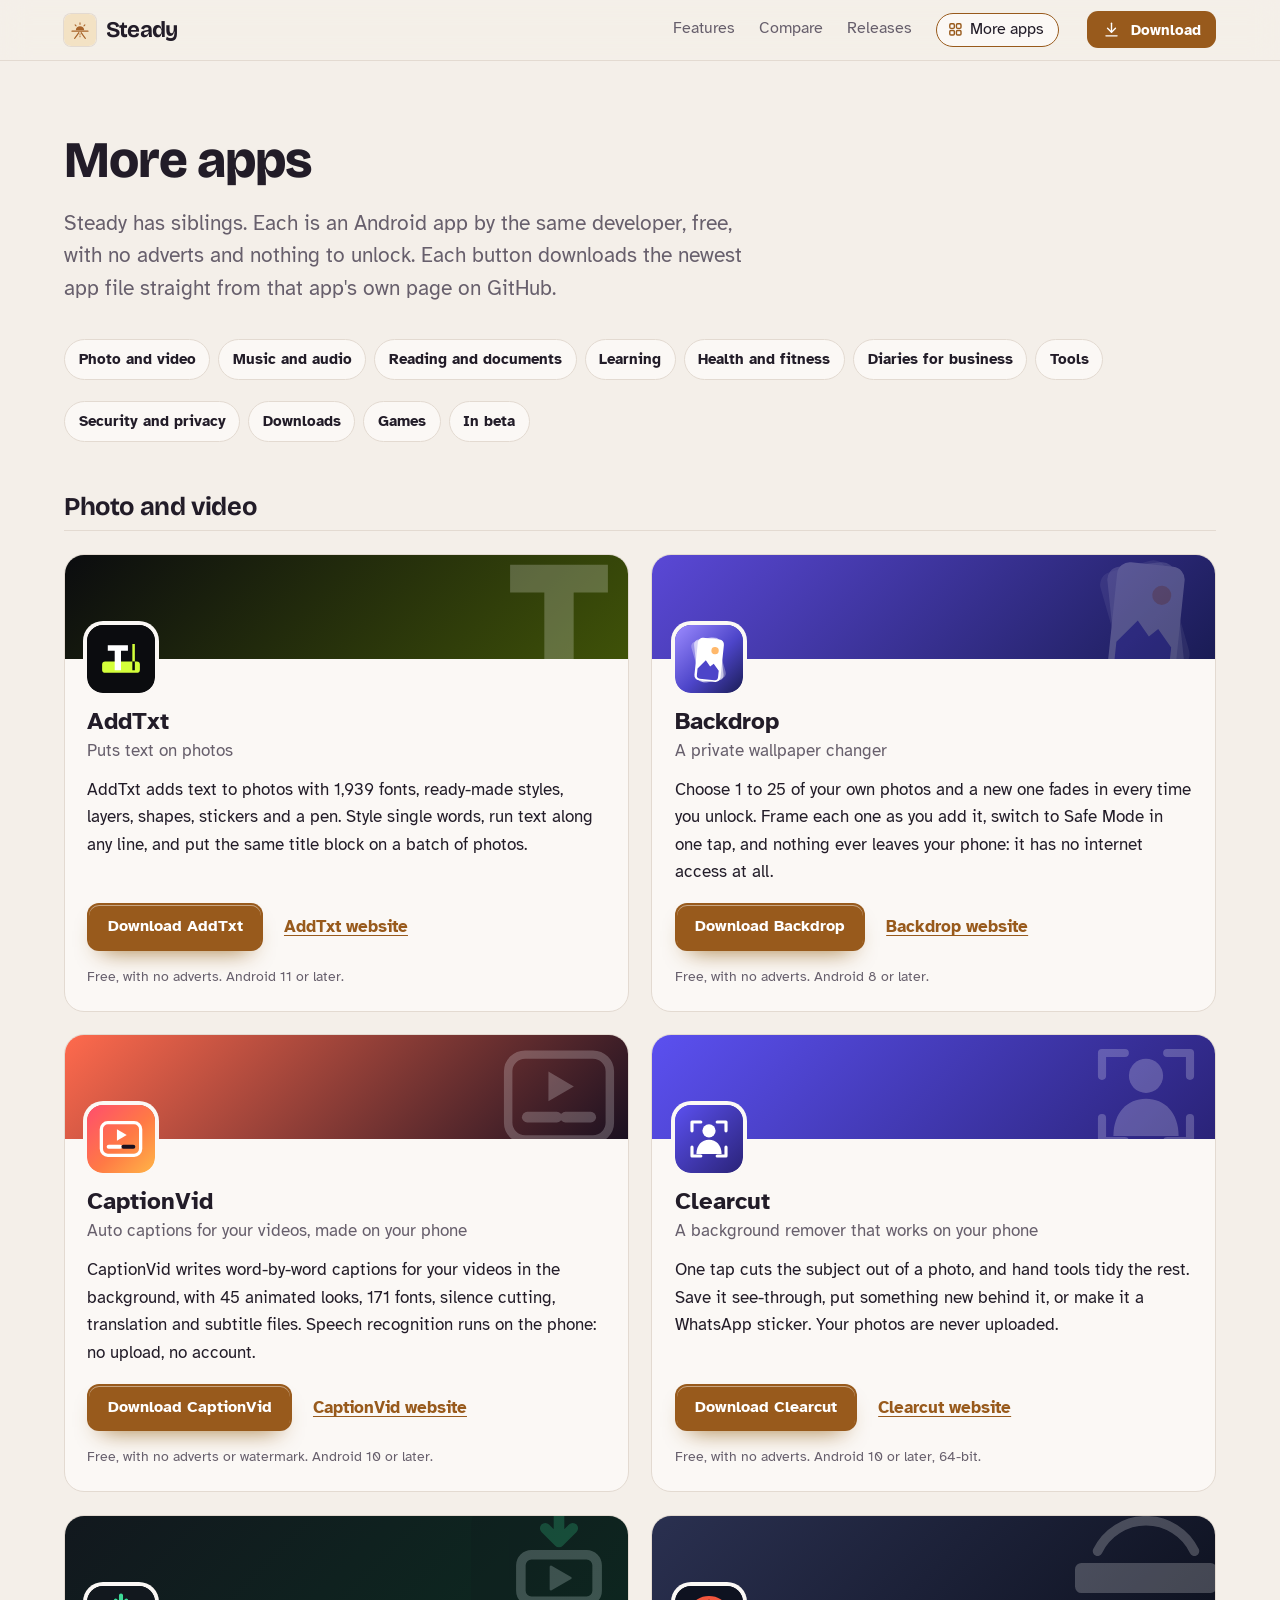
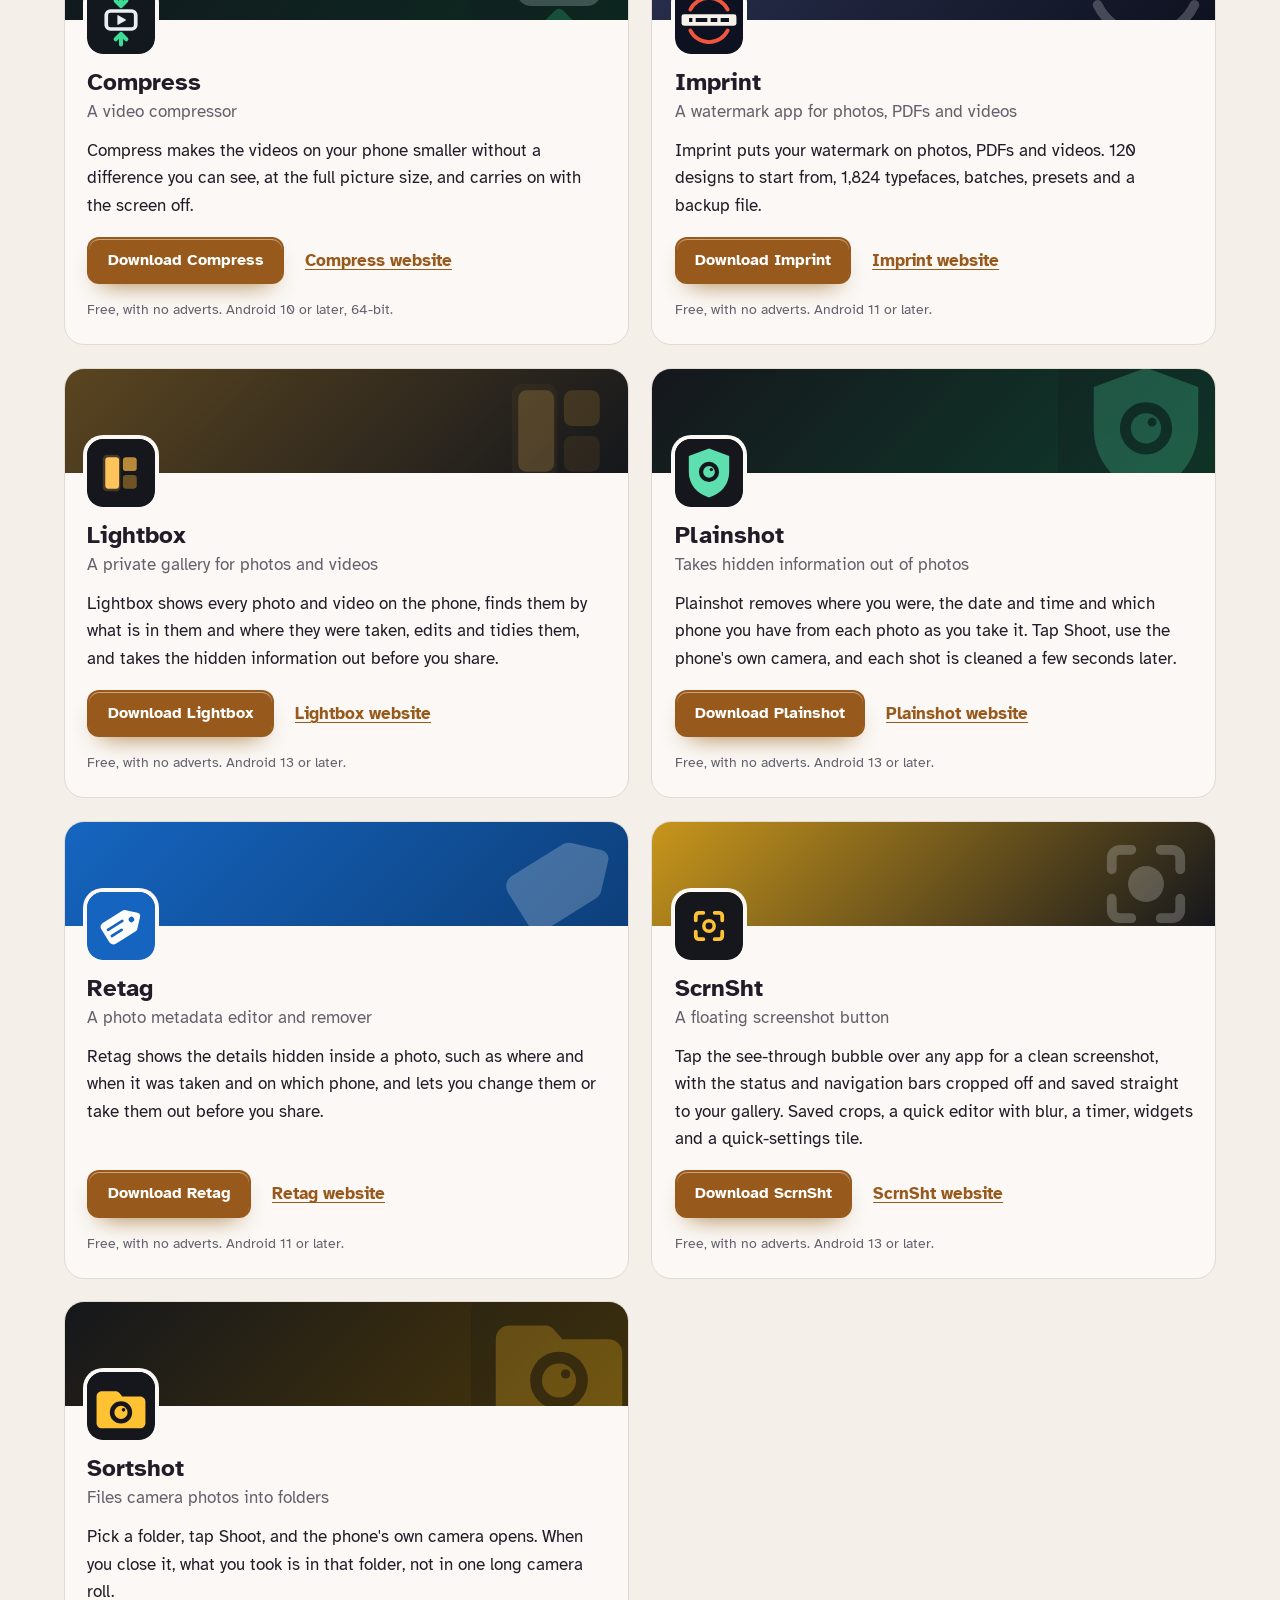
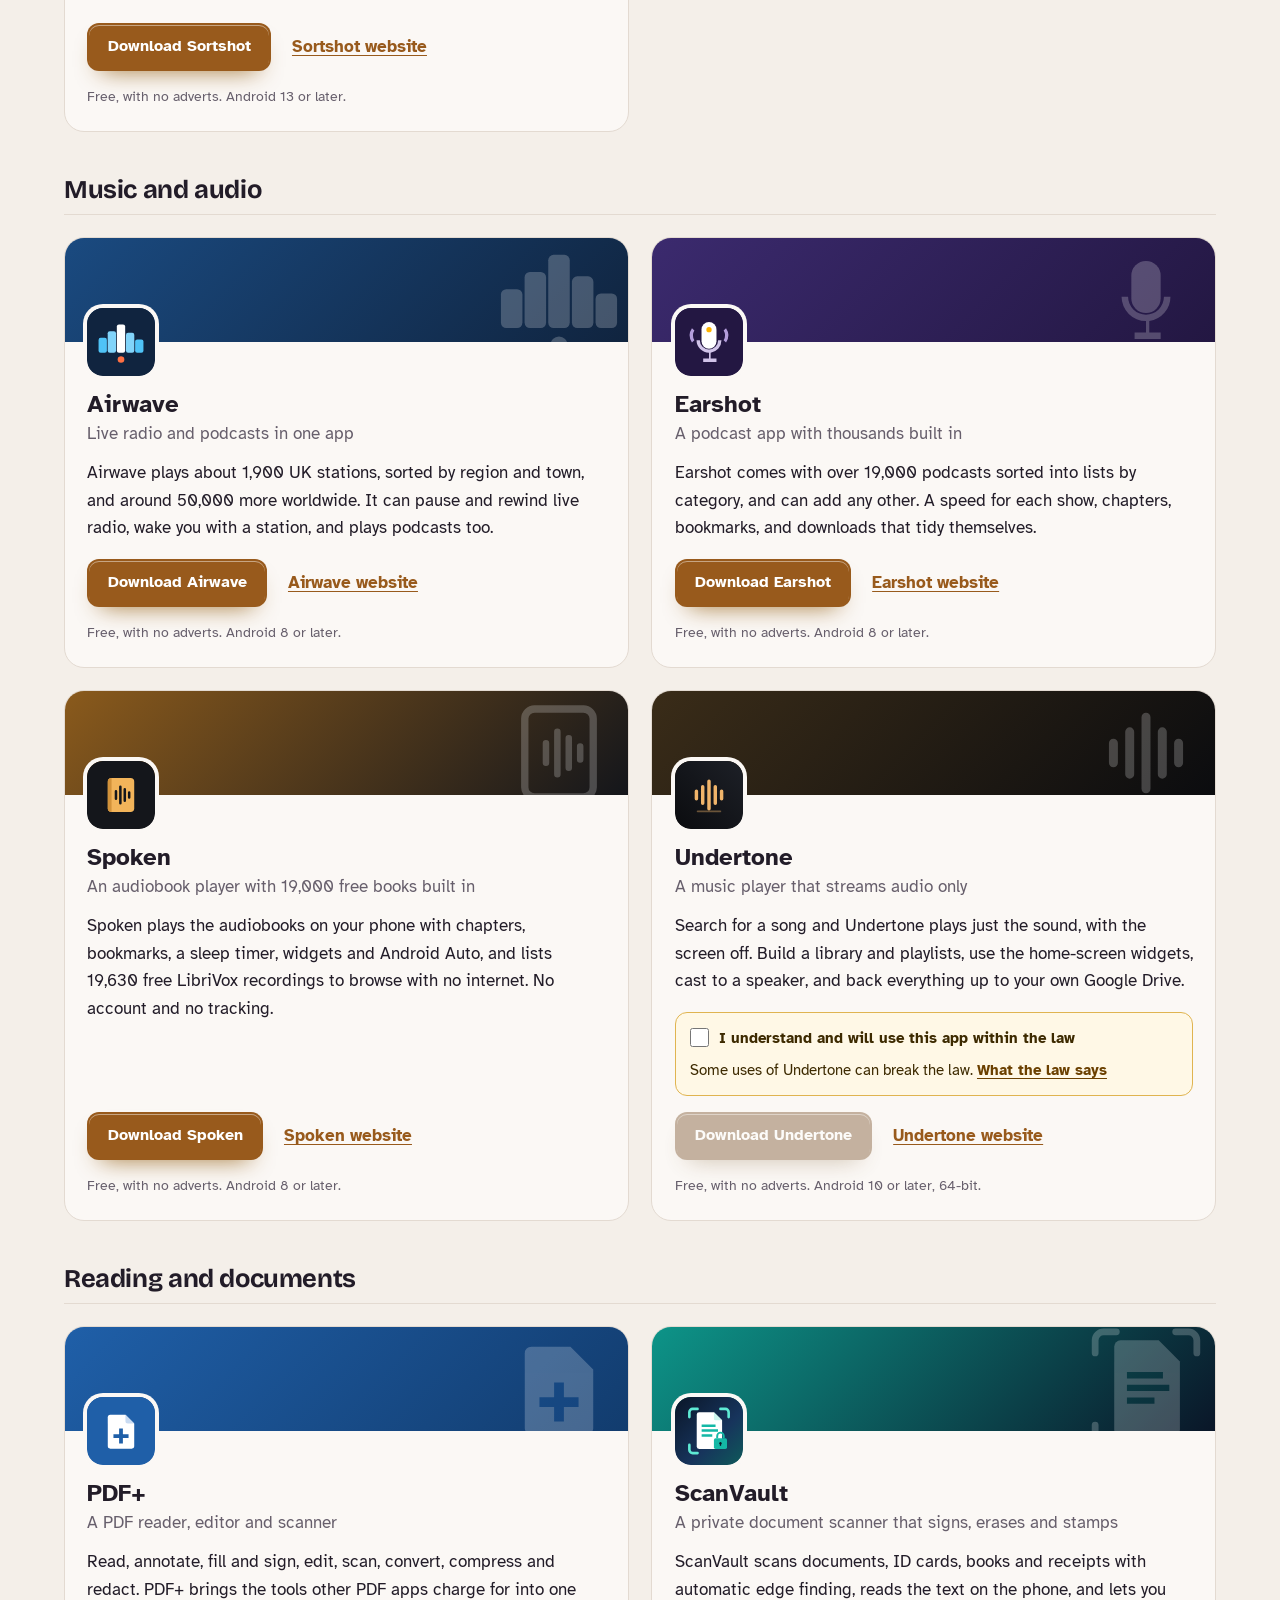
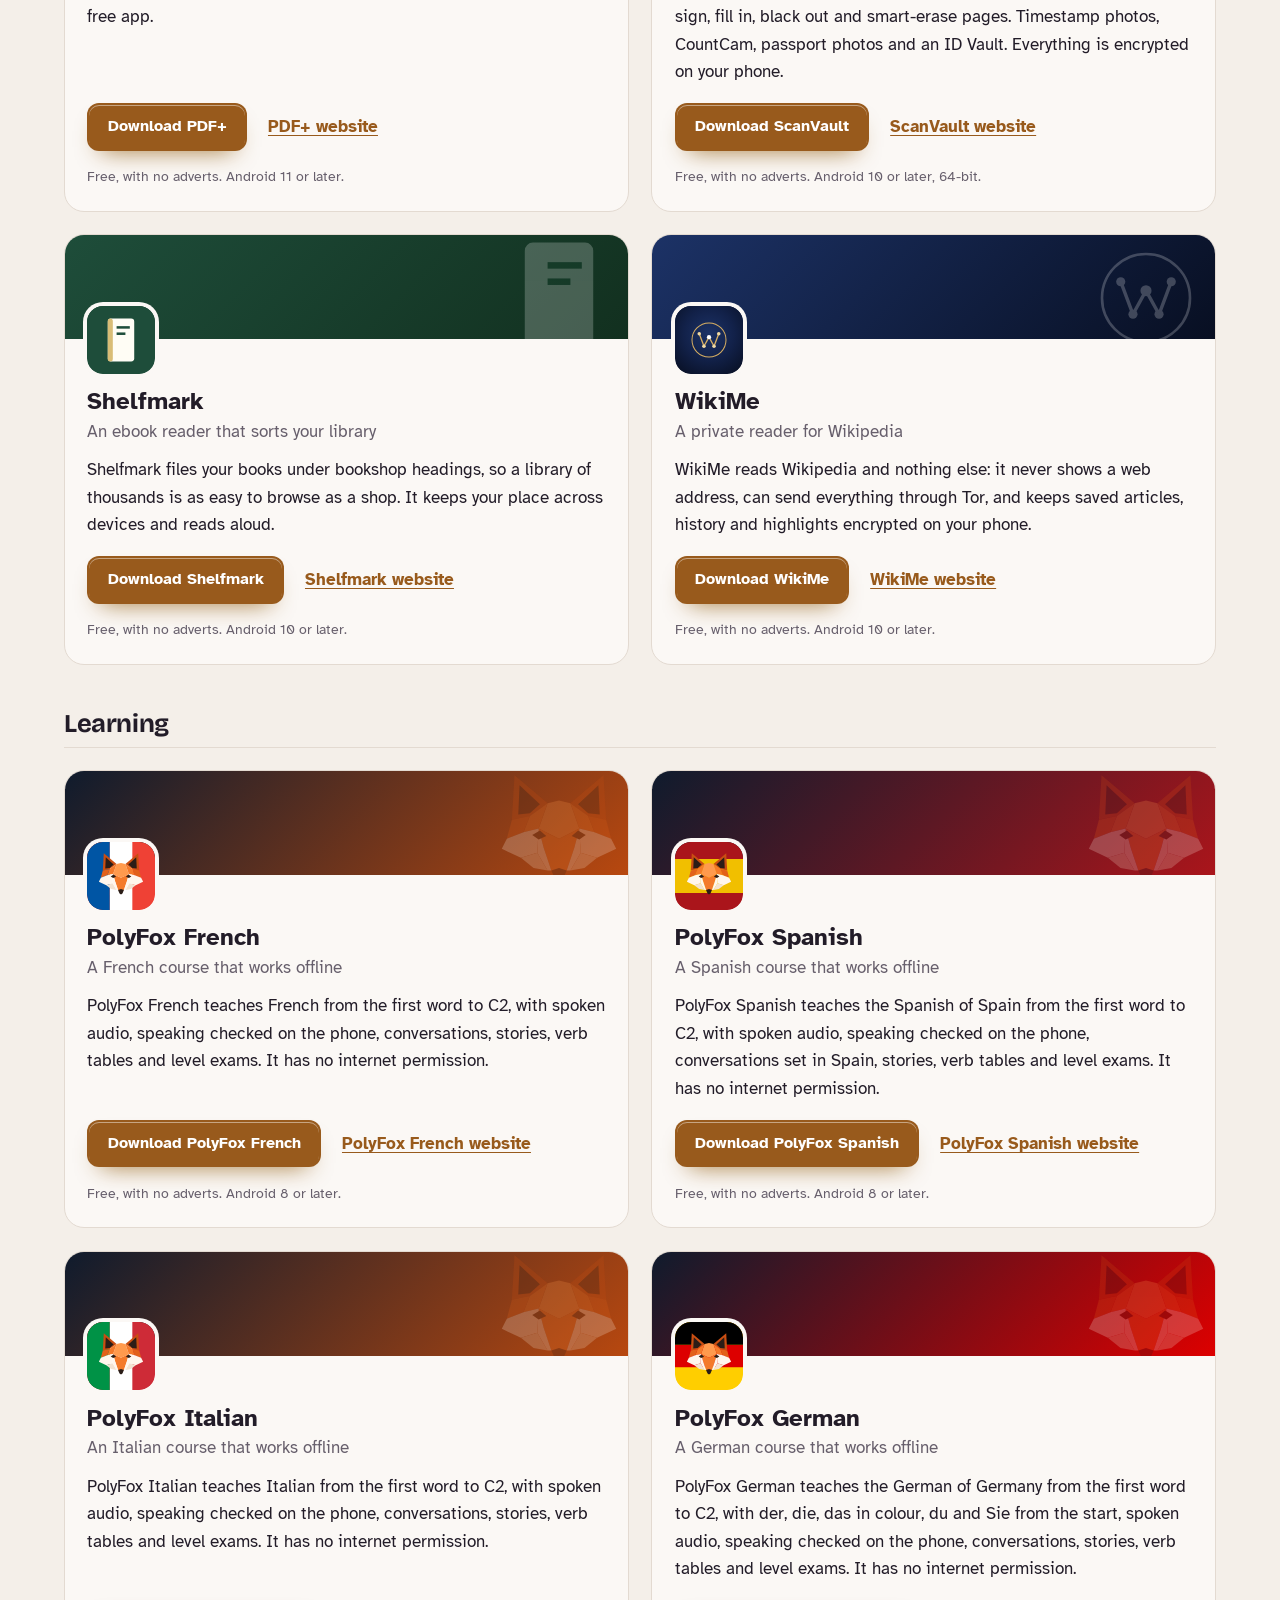
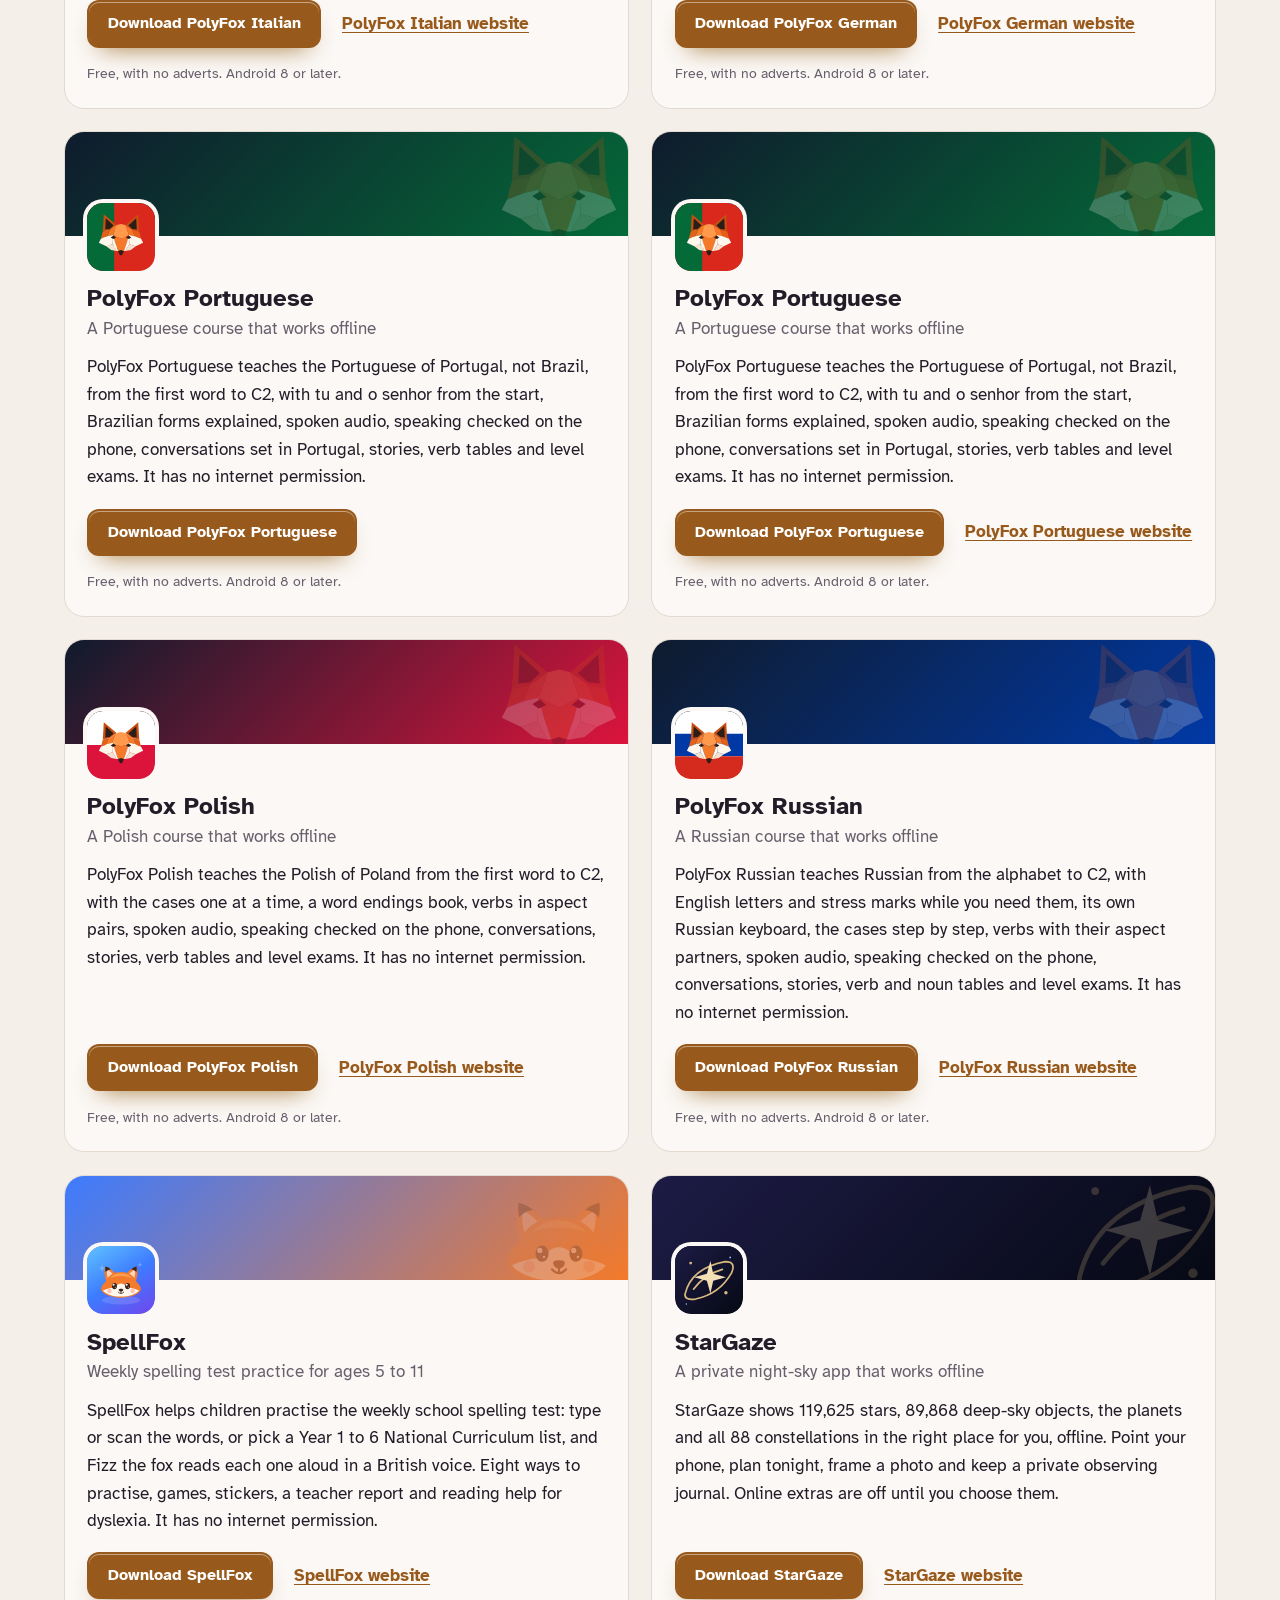
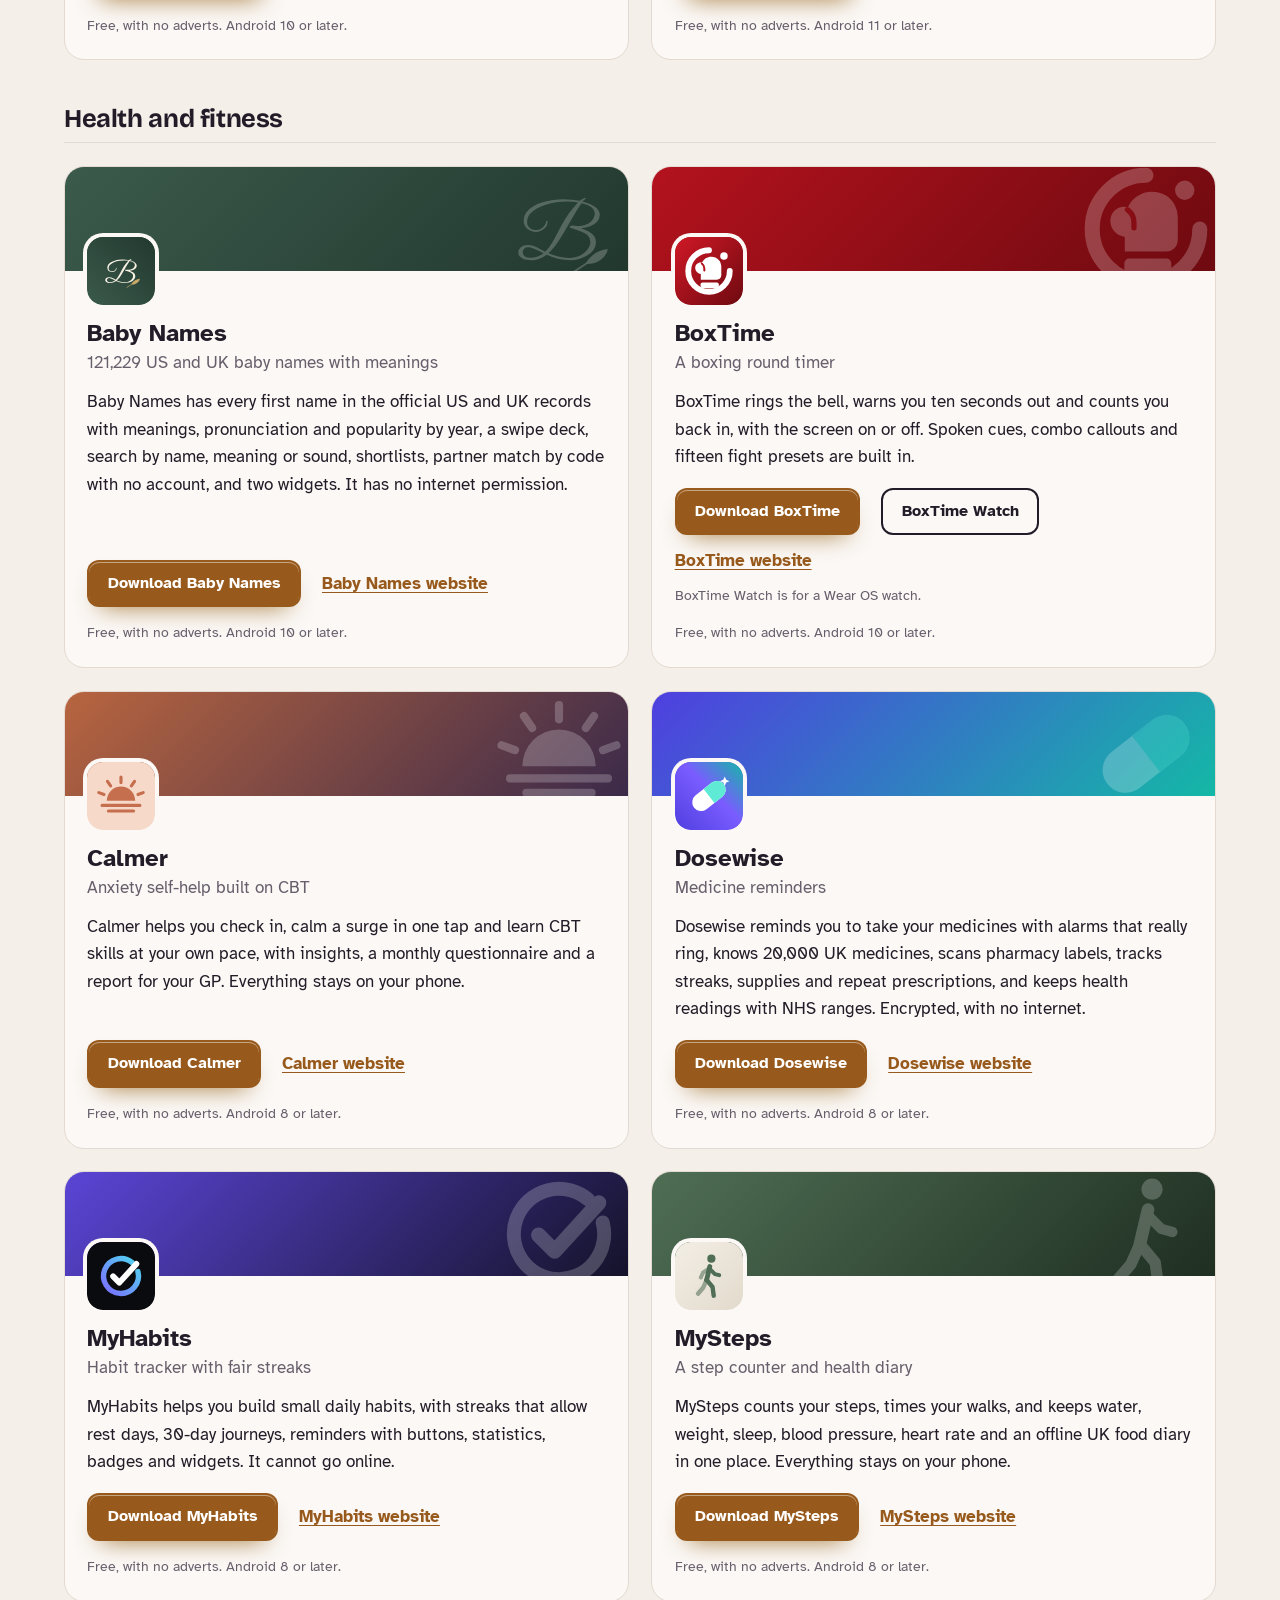
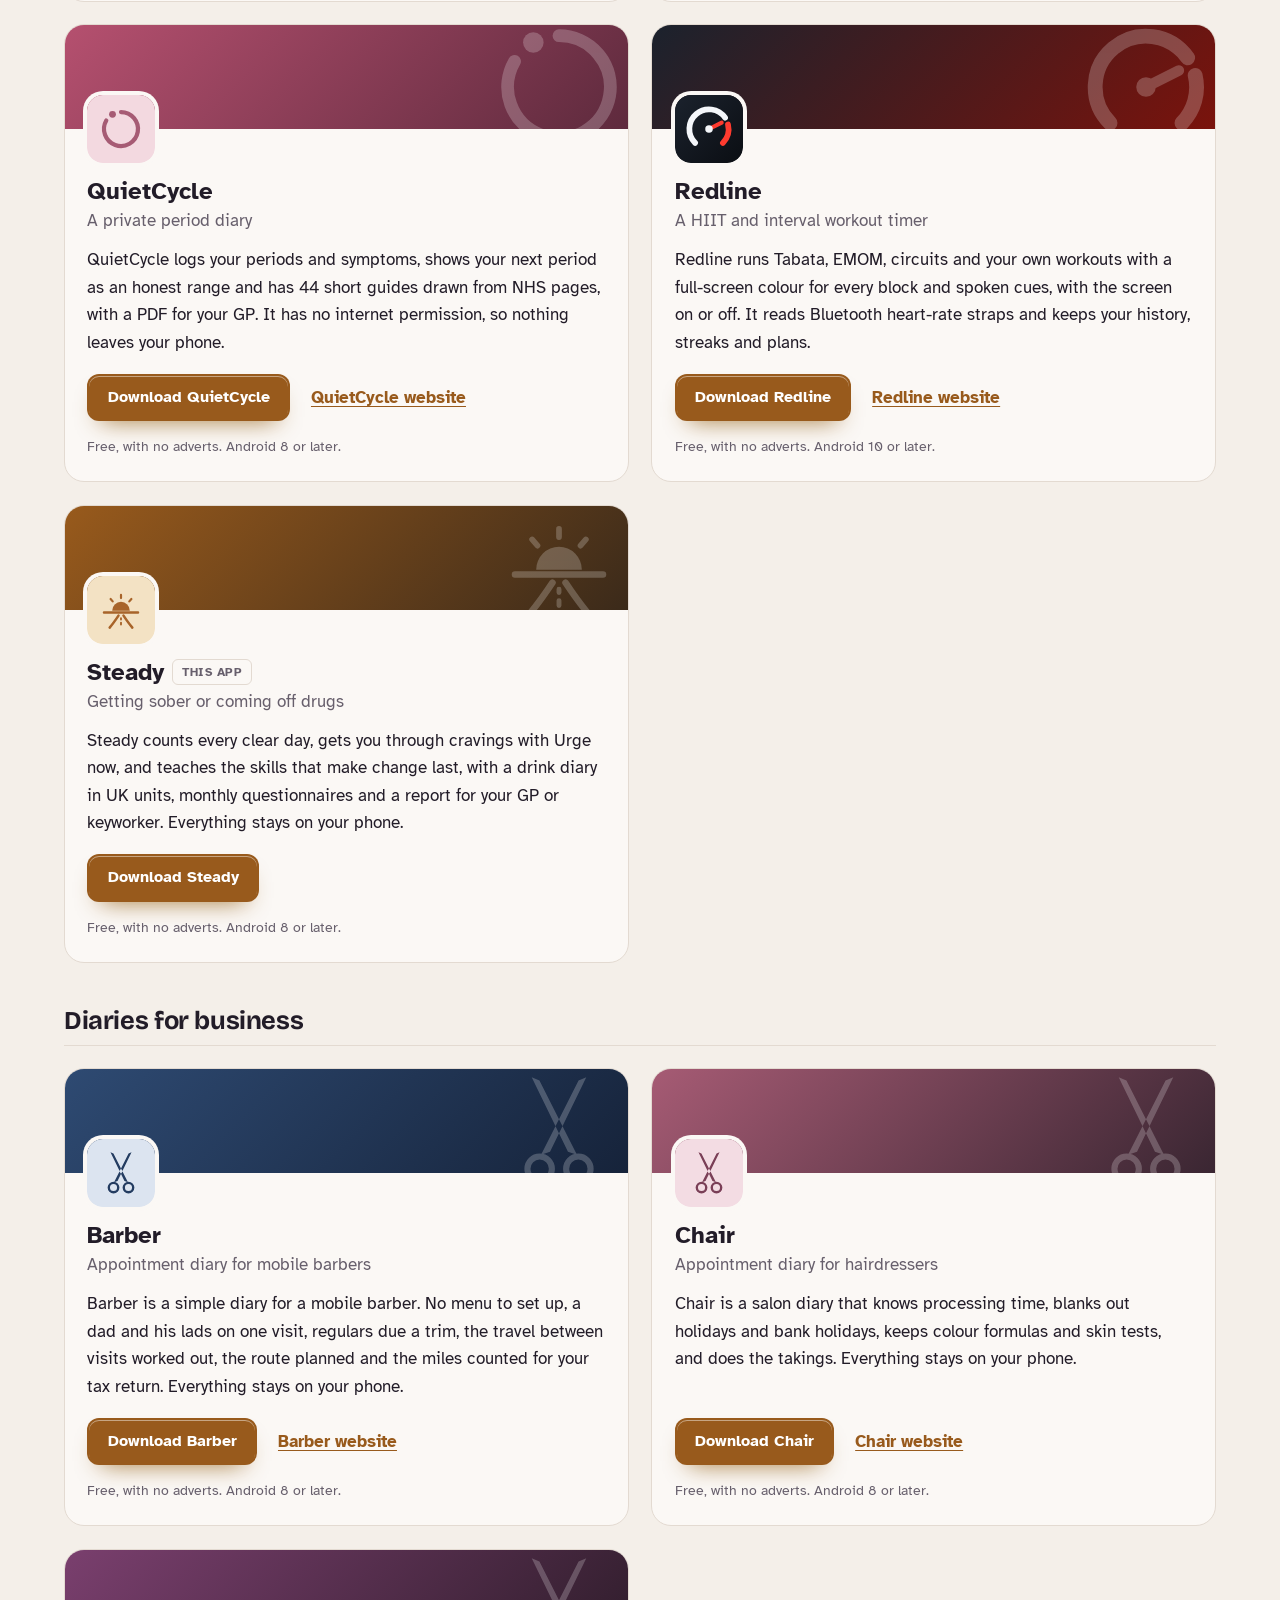
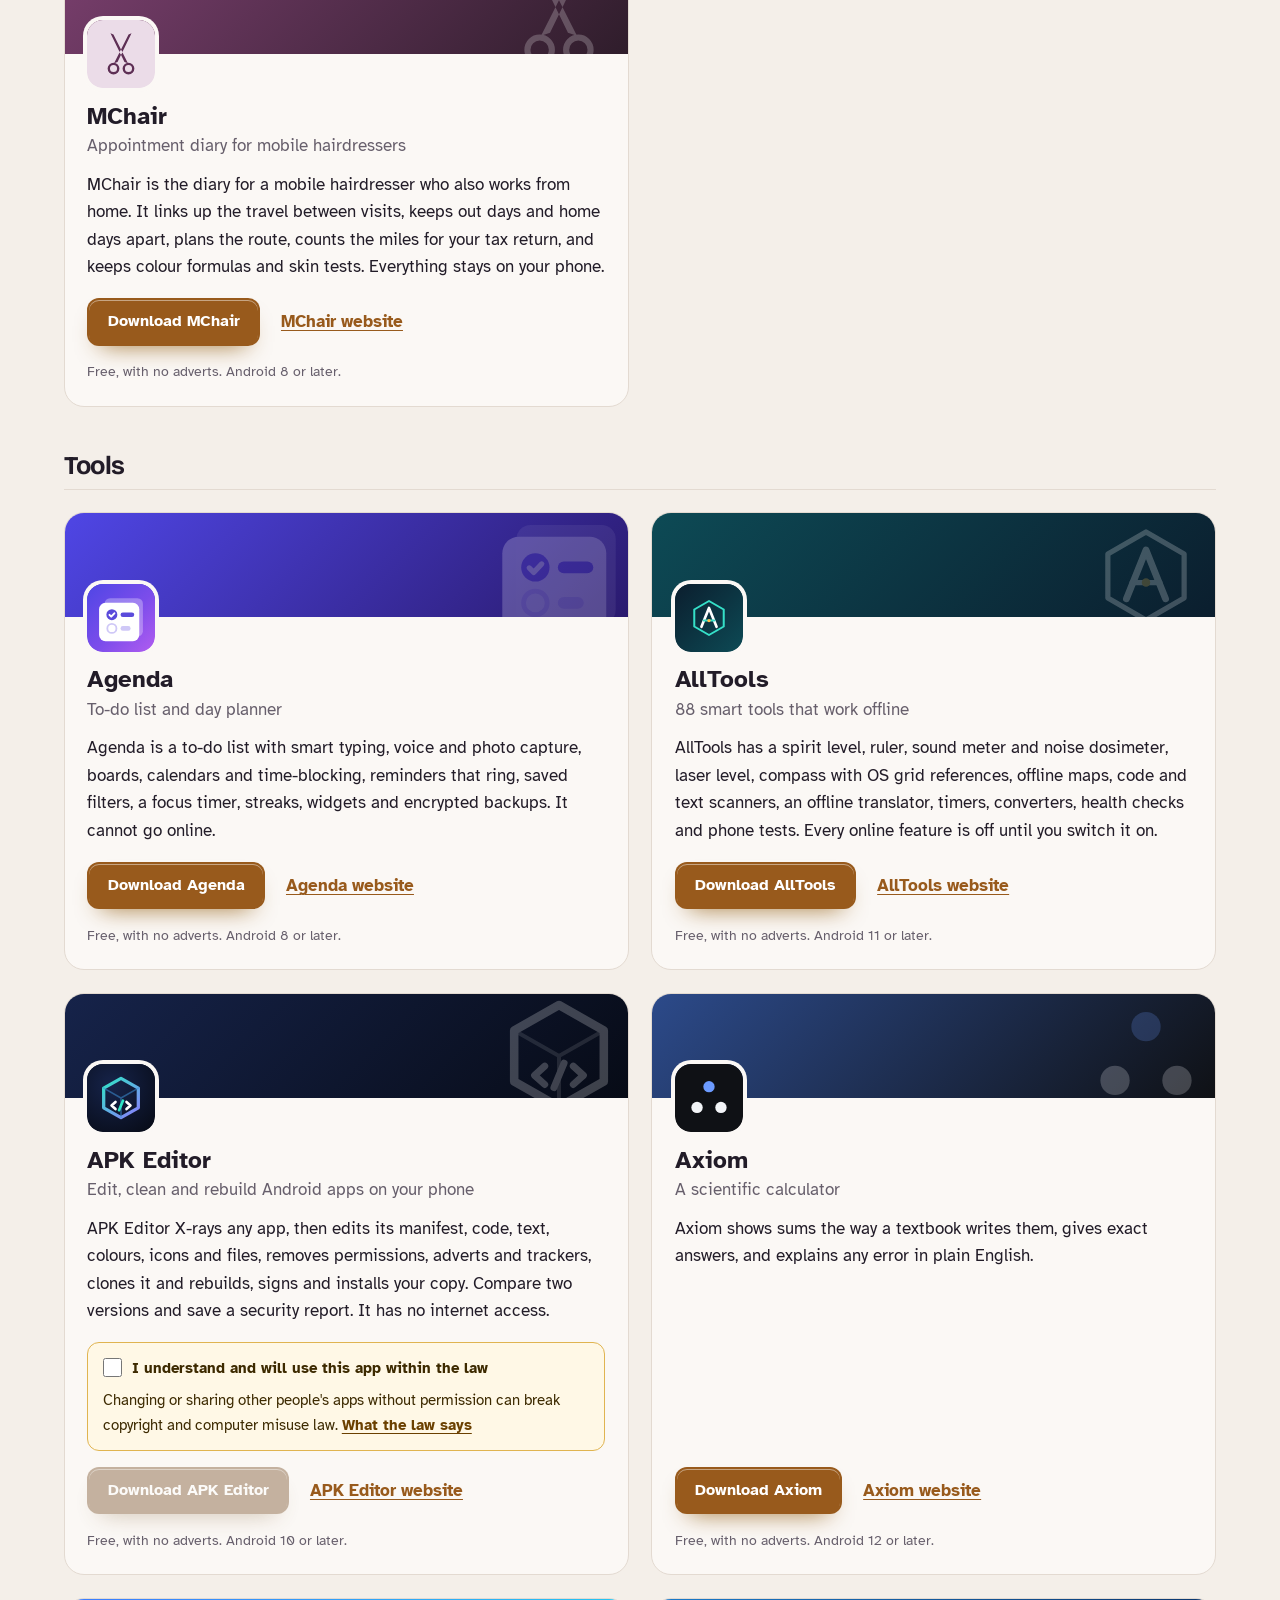
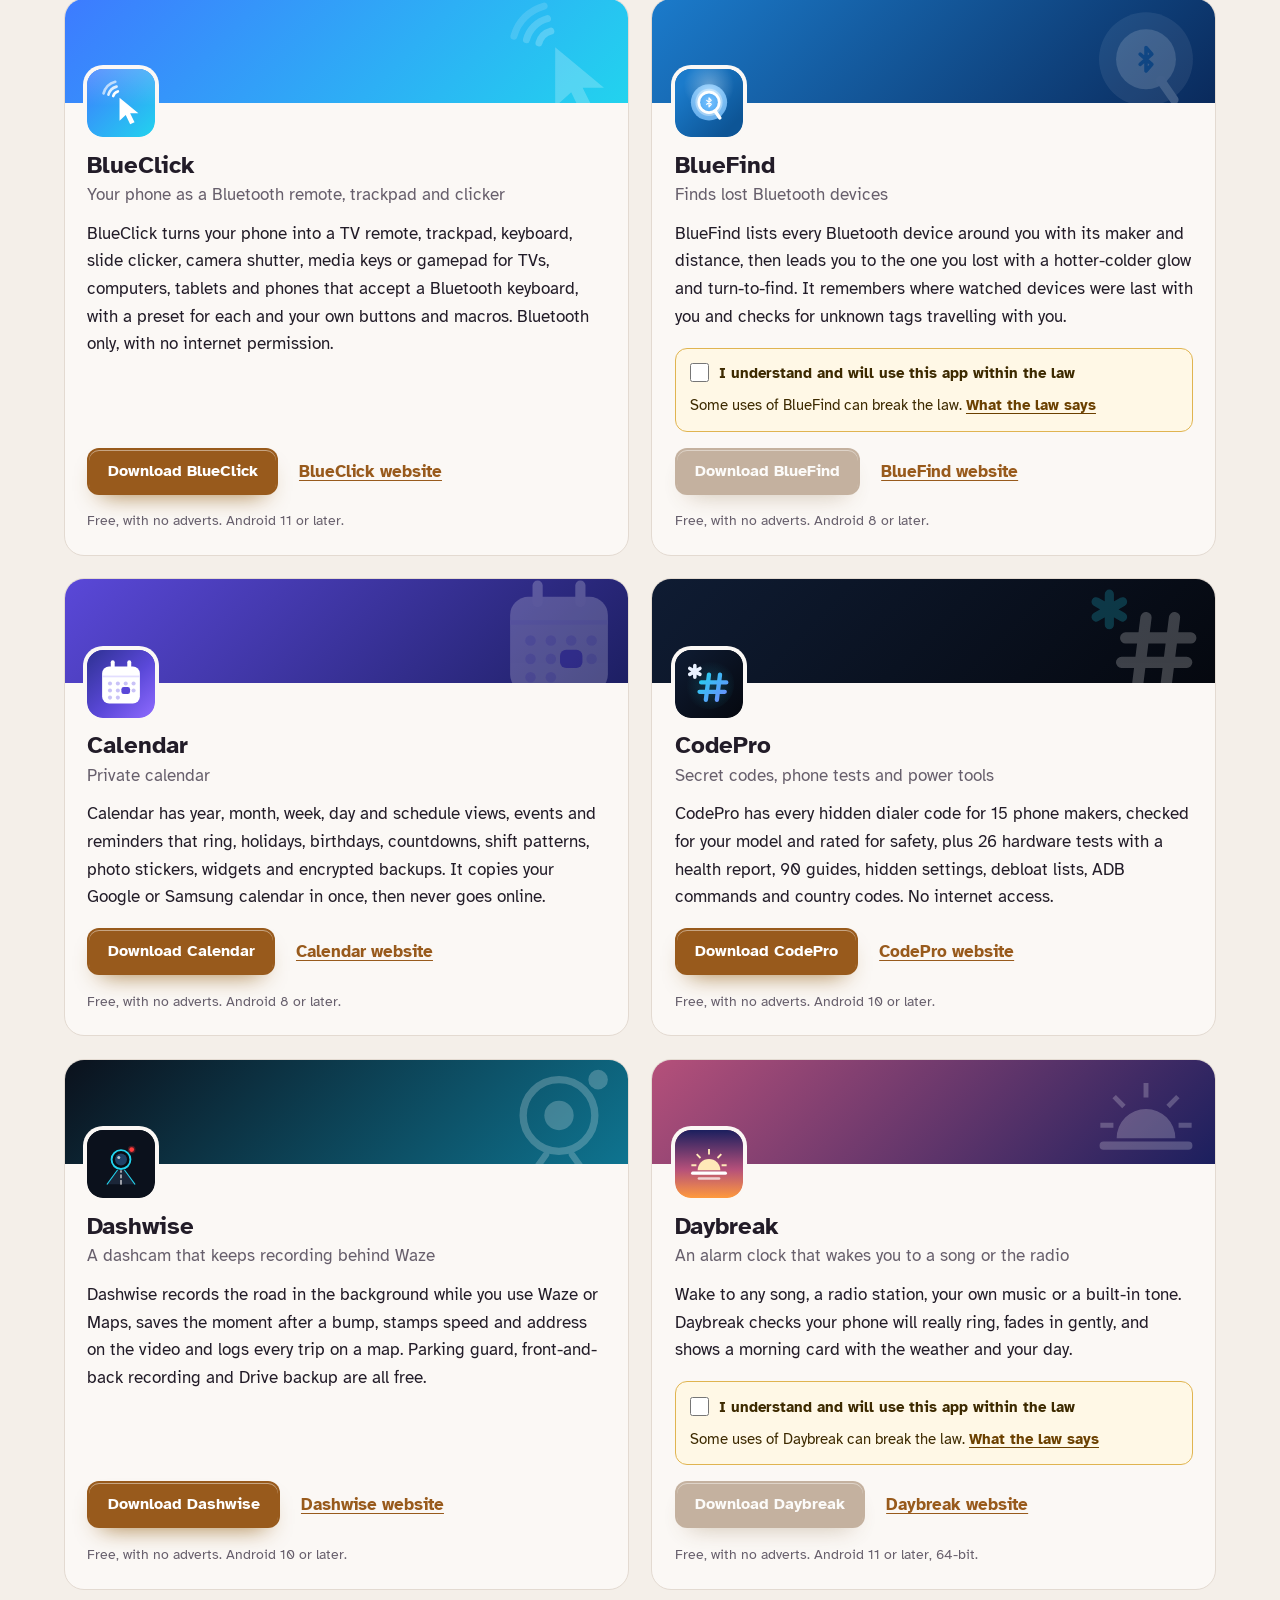
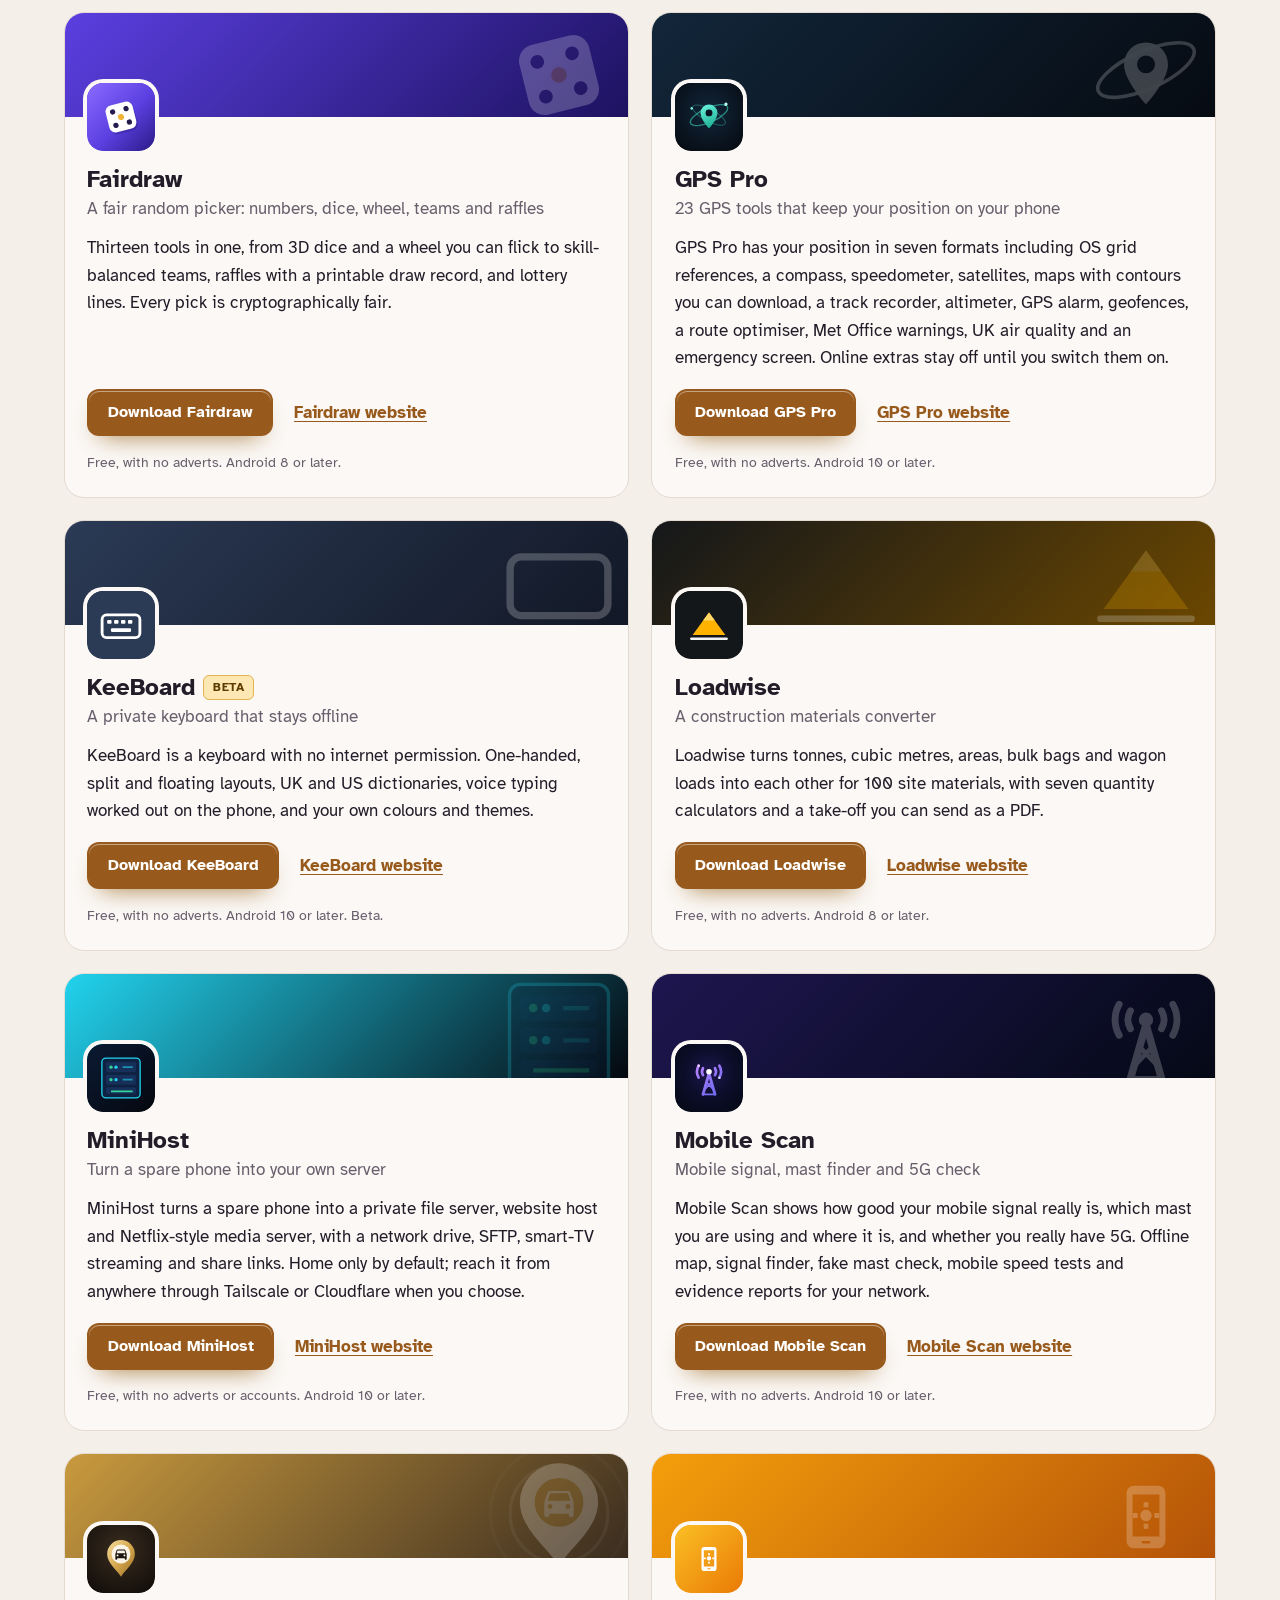
==== commit a0c28f8e: "More apps: add SpellFox" ====
--- a/more-apps.html
+++ b/more-apps.html
@@ -4,7 +4,7 @@
 <meta charset="utf-8">
 <meta name="viewport" content="width=device-width, initial-scale=1">
 <title>More free Android apps from the maker of Steady</title>
-<meta name="description" content="All 98 free Android apps from the maker of Steady, in one list by category, each with its download and a link to its website.">
+<meta name="description" content="All 99 free Android apps from the maker of Steady, in one list by category, each with its download and a link to its website.">
 <meta name="author" content="Jonathan Jackson">
 <link rel="canonical" href="https://customgpter.github.io/steady/more-apps.html">
 <meta name="theme-color" content="#f4efe9" media="(prefers-color-scheme: light)">
@@ -12,7 +12,7 @@
 <meta property="og:type" content="website">
 <meta property="og:site_name" content="Steady">
 <meta property="og:title" content="More free Android apps from the maker of Steady">
-<meta property="og:description" content="All 98 free Android apps from the maker of Steady, in one list by category, each with its download and a link to its website.">
+<meta property="og:description" content="All 99 free Android apps from the maker of Steady, in one list by category, each with its download and a link to its website.">
 <meta property="og:url" content="https://customgpter.github.io/steady/more-apps.html">
 <meta property="og:image" content="https://customgpter.github.io/steady/assets/og.png">
 <meta property="og:image:width" content="1200">
@@ -26,7 +26,7 @@
 <link rel="preload" href="./assets/fonts/atkinson-hyperlegible-latin-400-normal.woff2" as="font" type="font/woff2" crossorigin>
 <link rel="stylesheet" href="./assets/site.css?v=1">
 <link rel="stylesheet" href="./assets/house.css?v=1">
-<script type="application/ld+json">{"@context":"https://schema.org","@type":"ItemList","name":"Apps from the maker of Steady","url":"https://customgpter.github.io/steady/more-apps.html","itemListElement":[{"@type":"ListItem","position":1,"name":"AddTxt","url":"https://customgpter.github.io/addtxt/"},{"@type":"ListItem","position":2,"name":"Backdrop","url":"https://customgpter.github.io/backdrop/"},{"@type":"ListItem","position":3,"name":"CaptionVid","url":"https://customgpter.github.io/captionvid/"},{"@type":"ListItem","position":4,"name":"Clearcut","url":"https://customgpter.github.io/clearcut/"},{"@type":"ListItem","position":5,"name":"Compress","url":"https://customgpter.github.io/compress/"},{"@type":"ListItem","position":6,"name":"Imprint","url":"https://customgpter.github.io/imprint/"},{"@type":"ListItem","position":7,"name":"Lightbox","url":"https://customgpter.github.io/lightbox/"},{"@type":"ListItem","position":8,"name":"Plainshot","url":"https://customgpter.github.io/plainshot/"},{"@type":"ListItem","position":9,"name":"Retag","url":"https://customgpter.github.io/retag/"},{"@type":"ListItem","position":10,"name":"ScrnSht","url":"https://customgpter.github.io/scrnsht/"},{"@type":"ListItem","position":11,"name":"Sortshot","url":"https://customgpter.github.io/sortshot/"},{"@type":"ListItem","position":12,"name":"Airwave","url":"https://customgpter.github.io/airwave/"},{"@type":"ListItem","position":13,"name":"Earshot","url":"https://customgpter.github.io/earshot/"},{"@type":"ListItem","position":14,"name":"Spoken","url":"https://customgpter.github.io/spoken/"},{"@type":"ListItem","position":15,"name":"Undertone","url":"https://customgpter.github.io/undertone/"},{"@type":"ListItem","position":16,"name":"PDF+","url":"https://customgpter.github.io/pdfplus/"},{"@type":"ListItem","position":17,"name":"ScanVault","url":"https://customgpter.github.io/scanvault/"},{"@type":"ListItem","position":18,"name":"Shelfmark","url":"https://customgpter.github.io/shelfmark/"},{"@type":"ListItem","position":19,"name":"WikiMe","url":"https://customgpter.github.io/wikime/"},{"@type":"ListItem","position":20,"name":"PolyFox French","url":"https://customgpter.github.io/polyfox/"},{"@type":"ListItem","position":21,"name":"PolyFox German","url":"https://customgpter.github.io/polyfox-german/"},{"@type":"ListItem","position":22,"name":"PolyFox Portuguese","url":"https://customgpter.github.io/polyfox-portuguese/"},{"@type":"ListItem","position":23,"name":"PolyFox Polish","url":"https://customgpter.github.io/polyfox-polish/"},{"@type":"ListItem","position":24,"name":"PolyFox Russian","url":"https://customgpter.github.io/polyfox-russian/"},{"@type":"ListItem","position":25,"name":"StarGaze","url":"https://customgpter.github.io/stargaze/"},{"@type":"ListItem","position":26,"name":"Baby Names","url":"https://customgpter.github.io/babynames/"},{"@type":"ListItem","position":27,"name":"BoxTime","url":"https://customgpter.github.io/boxtime/"},{"@type":"ListItem","position":28,"name":"Calmer","url":"https://customgpter.github.io/calmer/"},{"@type":"ListItem","position":29,"name":"Dosewise","url":"https://customgpter.github.io/dosewise/"},{"@type":"ListItem","position":30,"name":"MyHabits","url":"https://customgpter.github.io/myhabits/"},{"@type":"ListItem","position":31,"name":"MySteps","url":"https://customgpter.github.io/mysteps/"},{"@type":"ListItem","position":32,"name":"QuietCycle","url":"https://customgpter.github.io/quietcycle/"},{"@type":"ListItem","position":33,"name":"Redline","url":"https://customgpter.github.io/redline/"},{"@type":"ListItem","position":34,"name":"Steady","url":"https://customgpter.github.io/steady/"},{"@type":"ListItem","position":35,"name":"Barber","url":"https://customgpter.github.io/barber/"},{"@type":"ListItem","position":36,"name":"Chair","url":"https://customgpter.github.io/chair/"},{"@type":"ListItem","position":37,"name":"MChair","url":"https://customgpter.github.io/mchair/"},{"@type":"ListItem","position":38,"name":"Agenda","url":"https://customgpter.github.io/agenda/"},{"@type":"ListItem","position":39,"name":"AllTools","url":"https://customgpter.github.io/alltools/"},{"@type":"ListItem","position":40,"name":"APK Editor","url":"https://customgpter.github.io/apkeditor/"},{"@type":"ListItem","position":41,"name":"Axiom","url":"https://customgpter.github.io/axiom/"},{"@type":"ListItem","position":42,"name":"BlueClick","url":"https://customgpter.github.io/blueclick/"},{"@type":"ListItem","position":43,"name":"BlueFind","url":"https://customgpter.github.io/bluefind/"},{"@type":"ListItem","position":44,"name":"Calendar","url":"https://customgpter.github.io/calendar/"},{"@type":"ListItem","position":45,"name":"CodePro","url":"https://customgpter.github.io/codepro/"},{"@type":"ListItem","position":46,"name":"Dashwise","url":"https://customgpter.github.io/dashwise/"},{"@type":"ListItem","position":47,"name":"Daybreak","url":"https://customgpter.github.io/daybreak/"},{"@type":"ListItem","position":48,"name":"Fairdraw","url":"https://customgpter.github.io/fairdraw/"},{"@type":"ListItem","position":49,"name":"GPS Pro","url":"https://customgpter.github.io/gpspro/"},{"@type":"ListItem","position":50,"name":"KeeBoard","url":"https://customgpter.github.io/keeboard/"},{"@type":"ListItem","position":51,"name":"Loadwise","url":"https://customgpter.github.io/loadwise/"},{"@type":"ListItem","position":52,"name":"MiniHost","url":"https://customgpter.github.io/minihost/"},{"@type":"ListItem","position":53,"name":"Mobile Scan","url":"https://customgpter.github.io/mobilescan/"},{"@type":"ListItem","position":54,"name":"Parkwise","url":"https://customgpter.github.io/parkwise/"},{"@type":"ListItem","position":55,"name":"Pocketmind","url":"https://customgpter.github.io/pocketmind/"},{"@type":"ListItem","position":56,"name":"Refine","url":"https://customgpter.github.io/refine/"},{"@type":"ListItem","position":57,"name":"Shiftwise","url":"https://customgpter.github.io/shiftwise/"},{"@type":"ListItem","position":58,"name":"SimpleCalc","url":"https://customgpter.github.io/simplecalc/"},{"@type":"ListItem","position":59,"name":"Skyline","url":"https://customgpter.github.io/skyline/"},{"@type":"ListItem","position":60,"name":"Slipway","url":"https://customgpter.github.io/slipway/"},{"@type":"ListItem","position":61,"name":"Tagger","url":"https://customgpter.github.io/tagger/"},{"@type":"ListItem","position":62,"name":"TotalClean","url":"https://customgpter.github.io/totalclean/"},{"@type":"ListItem","position":63,"name":"TVLink","url":"https://customgpter.github.io/tvlink/"},{"@type":"ListItem","position":64,"name":"Unbox","url":"https://customgpter.github.io/unbox/"},{"@type":"ListItem","position":65,"name":"WhatsKeep","url":"https://customgpter.github.io/whatskeep/"},{"@type":"ListItem","position":66,"name":"WiFi Scan","url":"https://customgpter.github.io/wifiscan/"},{"@type":"ListItem","position":67,"name":"Auditly","url":"https://customgpter.github.io/auditly/"},{"@type":"ListItem","position":68,"name":"Backchannel","url":"https://customgpter.github.io/backchannel/"},{"@type":"ListItem","position":69,"name":"ENotes","url":"https://customgpter.github.io/enotes/"},{"@type":"ListItem","position":70,"name":"FindMe","url":"https://customgpter.github.io/findme/"},{"@type":"ListItem","position":71,"name":"iLock","url":"https://customgpter.github.io/ilock/"},{"@type":"ListItem","position":72,"name":"ImSafe","url":"https://customgpter.github.io/imsafe/"},{"@type":"ListItem","position":73,"name":"IShred","url":"https://customgpter.github.io/ishred/"},{"@type":"ListItem","position":74,"name":"LockBox","url":"https://customgpter.github.io/lockbox/"},{"@type":"ListItem","position":75,"name":"PassVault","url":"https://customgpter.github.io/passvault/"},{"@type":"ListItem","position":76,"name":"SpyFind","url":"https://customgpter.github.io/spyfind/"},{"@type":"ListItem","position":77,"name":"TextWipe","url":"https://customgpter.github.io/textwipe/"},{"@type":"ListItem","position":78,"name":"Tracewire","url":"https://customgpter.github.io/tracewire/"},{"@type":"ListItem","position":79,"name":"Vigil","url":"https://customgpter.github.io/vigil/"},{"@type":"ListItem","position":80,"name":"Grab","url":"https://customgpter.github.io/grab/"},{"@type":"ListItem","position":81,"name":"Swarm","url":"https://customgpter.github.io/swarm/"},{"@type":"ListItem","position":82,"name":"Plane Games","url":"https://customgpter.github.io/plane-games/"},{"@type":"ListItem","position":83,"name":"Ninefold","url":"https://customgpter.github.io/ninefold/"},{"@type":"ListItem","position":84,"name":"Cubewise","url":"https://customgpter.github.io/cubewise/"},{"@type":"ListItem","position":85,"name":"Tilewise","url":"https://customgpter.github.io/tilewise/"},{"@type":"ListItem","position":86,"name":"Letterwise","url":"https://customgpter.github.io/letterwise/"},{"@type":"ListItem","position":87,"name":"Kingside","url":"https://customgpter.github.io/kingside/"},{"@type":"ListItem","position":88,"name":"Deckhand","url":"https://customgpter.github.io/deckhand/"},{"@type":"ListItem","position":89,"name":"SNESForge","url":"https://customgpter.github.io/snesforge/"},{"@type":"ListItem","position":90,"name":"Fame Boy","url":"https://customgpter.github.io/fameboy/"},{"@type":"ListItem","position":91,"name":"PSPPro","url":"https://customgpter.github.io/psppro/"},{"@type":"ListItem","position":92,"name":"MegaGen","url":"https://customgpter.github.io/megagen/"},{"@type":"ListItem","position":93,"name":"QVR","url":"https://customgpter.github.io/qvr/"},{"@type":"ListItem","position":94,"name":"QVR Watch","url":"https://customgpter.github.io/qvr-watch/"},{"@type":"ListItem","position":95,"name":"QVRLite","url":"https://customgpter.github.io/qvrlite/"},{"@type":"ListItem","position":96,"name":"Onionz","url":"https://customgpter.github.io/onionz/"},{"@type":"ListItem","position":97,"name":"OnionzWeb","url":"https://customgpter.github.io/onionzweb/"}]}</script>
+<script type="application/ld+json">{"@context":"https://schema.org","@type":"ItemList","name":"Apps from the maker of Steady","url":"https://customgpter.github.io/steady/more-apps.html","itemListElement":[{"@type":"ListItem","position":1,"name":"AddTxt","url":"https://customgpter.github.io/addtxt/"},{"@type":"ListItem","position":2,"name":"Backdrop","url":"https://customgpter.github.io/backdrop/"},{"@type":"ListItem","position":3,"name":"CaptionVid","url":"https://customgpter.github.io/captionvid/"},{"@type":"ListItem","position":4,"name":"Clearcut","url":"https://customgpter.github.io/clearcut/"},{"@type":"ListItem","position":5,"name":"Compress","url":"https://customgpter.github.io/compress/"},{"@type":"ListItem","position":6,"name":"Imprint","url":"https://customgpter.github.io/imprint/"},{"@type":"ListItem","position":7,"name":"Lightbox","url":"https://customgpter.github.io/lightbox/"},{"@type":"ListItem","position":8,"name":"Plainshot","url":"https://customgpter.github.io/plainshot/"},{"@type":"ListItem","position":9,"name":"Retag","url":"https://customgpter.github.io/retag/"},{"@type":"ListItem","position":10,"name":"ScrnSht","url":"https://customgpter.github.io/scrnsht/"},{"@type":"ListItem","position":11,"name":"Sortshot","url":"https://customgpter.github.io/sortshot/"},{"@type":"ListItem","position":12,"name":"Airwave","url":"https://customgpter.github.io/airwave/"},{"@type":"ListItem","position":13,"name":"Earshot","url":"https://customgpter.github.io/earshot/"},{"@type":"ListItem","position":14,"name":"Spoken","url":"https://customgpter.github.io/spoken/"},{"@type":"ListItem","position":15,"name":"Undertone","url":"https://customgpter.github.io/undertone/"},{"@type":"ListItem","position":16,"name":"PDF+","url":"https://customgpter.github.io/pdfplus/"},{"@type":"ListItem","position":17,"name":"ScanVault","url":"https://customgpter.github.io/scanvault/"},{"@type":"ListItem","position":18,"name":"Shelfmark","url":"https://customgpter.github.io/shelfmark/"},{"@type":"ListItem","position":19,"name":"WikiMe","url":"https://customgpter.github.io/wikime/"},{"@type":"ListItem","position":20,"name":"PolyFox French","url":"https://customgpter.github.io/polyfox/"},{"@type":"ListItem","position":21,"name":"PolyFox German","url":"https://customgpter.github.io/polyfox-german/"},{"@type":"ListItem","position":22,"name":"PolyFox Portuguese","url":"https://customgpter.github.io/polyfox-portuguese/"},{"@type":"ListItem","position":23,"name":"PolyFox Polish","url":"https://customgpter.github.io/polyfox-polish/"},{"@type":"ListItem","position":24,"name":"PolyFox Russian","url":"https://customgpter.github.io/polyfox-russian/"},{"@type":"ListItem","position":25,"name":"SpellFox","url":"https://customgpter.github.io/spellfox/"},{"@type":"ListItem","position":26,"name":"StarGaze","url":"https://customgpter.github.io/stargaze/"},{"@type":"ListItem","position":27,"name":"Baby Names","url":"https://customgpter.github.io/babynames/"},{"@type":"ListItem","position":28,"name":"BoxTime","url":"https://customgpter.github.io/boxtime/"},{"@type":"ListItem","position":29,"name":"Calmer","url":"https://customgpter.github.io/calmer/"},{"@type":"ListItem","position":30,"name":"Dosewise","url":"https://customgpter.github.io/dosewise/"},{"@type":"ListItem","position":31,"name":"MyHabits","url":"https://customgpter.github.io/myhabits/"},{"@type":"ListItem","position":32,"name":"MySteps","url":"https://customgpter.github.io/mysteps/"},{"@type":"ListItem","position":33,"name":"QuietCycle","url":"https://customgpter.github.io/quietcycle/"},{"@type":"ListItem","position":34,"name":"Redline","url":"https://customgpter.github.io/redline/"},{"@type":"ListItem","position":35,"name":"Steady","url":"https://customgpter.github.io/steady/"},{"@type":"ListItem","position":36,"name":"Barber","url":"https://customgpter.github.io/barber/"},{"@type":"ListItem","position":37,"name":"Chair","url":"https://customgpter.github.io/chair/"},{"@type":"ListItem","position":38,"name":"MChair","url":"https://customgpter.github.io/mchair/"},{"@type":"ListItem","position":39,"name":"Agenda","url":"https://customgpter.github.io/agenda/"},{"@type":"ListItem","position":40,"name":"AllTools","url":"https://customgpter.github.io/alltools/"},{"@type":"ListItem","position":41,"name":"APK Editor","url":"https://customgpter.github.io/apkeditor/"},{"@type":"ListItem","position":42,"name":"Axiom","url":"https://customgpter.github.io/axiom/"},{"@type":"ListItem","position":43,"name":"BlueClick","url":"https://customgpter.github.io/blueclick/"},{"@type":"ListItem","position":44,"name":"BlueFind","url":"https://customgpter.github.io/bluefind/"},{"@type":"ListItem","position":45,"name":"Calendar","url":"https://customgpter.github.io/calendar/"},{"@type":"ListItem","position":46,"name":"CodePro","url":"https://customgpter.github.io/codepro/"},{"@type":"ListItem","position":47,"name":"Dashwise","url":"https://customgpter.github.io/dashwise/"},{"@type":"ListItem","position":48,"name":"Daybreak","url":"https://customgpter.github.io/daybreak/"},{"@type":"ListItem","position":49,"name":"Fairdraw","url":"https://customgpter.github.io/fairdraw/"},{"@type":"ListItem","position":50,"name":"GPS Pro","url":"https://customgpter.github.io/gpspro/"},{"@type":"ListItem","position":51,"name":"KeeBoard","url":"https://customgpter.github.io/keeboard/"},{"@type":"ListItem","position":52,"name":"Loadwise","url":"https://customgpter.github.io/loadwise/"},{"@type":"ListItem","position":53,"name":"MiniHost","url":"https://customgpter.github.io/minihost/"},{"@type":"ListItem","position":54,"name":"Mobile Scan","url":"https://customgpter.github.io/mobilescan/"},{"@type":"ListItem","position":55,"name":"Parkwise","url":"https://customgpter.github.io/parkwise/"},{"@type":"ListItem","position":56,"name":"Pocketmind","url":"https://customgpter.github.io/pocketmind/"},{"@type":"ListItem","position":57,"name":"Refine","url":"https://customgpter.github.io/refine/"},{"@type":"ListItem","position":58,"name":"Shiftwise","url":"https://customgpter.github.io/shiftwise/"},{"@type":"ListItem","position":59,"name":"SimpleCalc","url":"https://customgpter.github.io/simplecalc/"},{"@type":"ListItem","position":60,"name":"Skyline","url":"https://customgpter.github.io/skyline/"},{"@type":"ListItem","position":61,"name":"Slipway","url":"https://customgpter.github.io/slipway/"},{"@type":"ListItem","position":62,"name":"Tagger","url":"https://customgpter.github.io/tagger/"},{"@type":"ListItem","position":63,"name":"TotalClean","url":"https://customgpter.github.io/totalclean/"},{"@type":"ListItem","position":64,"name":"TVLink","url":"https://customgpter.github.io/tvlink/"},{"@type":"ListItem","position":65,"name":"Unbox","url":"https://customgpter.github.io/unbox/"},{"@type":"ListItem","position":66,"name":"WhatsKeep","url":"https://customgpter.github.io/whatskeep/"},{"@type":"ListItem","position":67,"name":"WiFi Scan","url":"https://customgpter.github.io/wifiscan/"},{"@type":"ListItem","position":68,"name":"Auditly","url":"https://customgpter.github.io/auditly/"},{"@type":"ListItem","position":69,"name":"Backchannel","url":"https://customgpter.github.io/backchannel/"},{"@type":"ListItem","position":70,"name":"ENotes","url":"https://customgpter.github.io/enotes/"},{"@type":"ListItem","position":71,"name":"FindMe","url":"https://customgpter.github.io/findme/"},{"@type":"ListItem","position":72,"name":"iLock","url":"https://customgpter.github.io/ilock/"},{"@type":"ListItem","position":73,"name":"ImSafe","url":"https://customgpter.github.io/imsafe/"},{"@type":"ListItem","position":74,"name":"IShred","url":"https://customgpter.github.io/ishred/"},{"@type":"ListItem","position":75,"name":"LockBox","url":"https://customgpter.github.io/lockbox/"},{"@type":"ListItem","position":76,"name":"PassVault","url":"https://customgpter.github.io/passvault/"},{"@type":"ListItem","position":77,"name":"SpyFind","url":"https://customgpter.github.io/spyfind/"},{"@type":"ListItem","position":78,"name":"TextWipe","url":"https://customgpter.github.io/textwipe/"},{"@type":"ListItem","position":79,"name":"Tracewire","url":"https://customgpter.github.io/tracewire/"},{"@type":"ListItem","position":80,"name":"Vigil","url":"https://customgpter.github.io/vigil/"},{"@type":"ListItem","position":81,"name":"Grab","url":"https://customgpter.github.io/grab/"},{"@type":"ListItem","position":82,"name":"Swarm","url":"https://customgpter.github.io/swarm/"},{"@type":"ListItem","position":83,"name":"Plane Games","url":"https://customgpter.github.io/plane-games/"},{"@type":"ListItem","position":84,"name":"Ninefold","url":"https://customgpter.github.io/ninefold/"},{"@type":"ListItem","position":85,"name":"Cubewise","url":"https://customgpter.github.io/cubewise/"},{"@type":"ListItem","position":86,"name":"Tilewise","url":"https://customgpter.github.io/tilewise/"},{"@type":"ListItem","position":87,"name":"Letterwise","url":"https://customgpter.github.io/letterwise/"},{"@type":"ListItem","position":88,"name":"Kingside","url":"https://customgpter.github.io/kingside/"},{"@type":"ListItem","position":89,"name":"Deckhand","url":"https://customgpter.github.io/deckhand/"},{"@type":"ListItem","position":90,"name":"SNESForge","url":"https://customgpter.github.io/snesforge/"},{"@type":"ListItem","position":91,"name":"Fame Boy","url":"https://customgpter.github.io/fameboy/"},{"@type":"ListItem","position":92,"name":"PSPPro","url":"https://customgpter.github.io/psppro/"},{"@type":"ListItem","position":93,"name":"MegaGen","url":"https://customgpter.github.io/megagen/"},{"@type":"ListItem","position":94,"name":"QVR","url":"https://customgpter.github.io/qvr/"},{"@type":"ListItem","position":95,"name":"QVR Watch","url":"https://customgpter.github.io/qvr-watch/"},{"@type":"ListItem","position":96,"name":"QVRLite","url":"https://customgpter.github.io/qvrlite/"},{"@type":"ListItem","position":97,"name":"Onionz","url":"https://customgpter.github.io/onionz/"},{"@type":"ListItem","position":98,"name":"OnionzWeb","url":"https://customgpter.github.io/onionzweb/"}]}</script>
 <link rel="stylesheet" href="./assets/apps-list.css?v=1">
 <script src="./assets/apps-list.js?v=1" defer></script>
 </head>
@@ -70,7 +70,7 @@
 <div class="mapps-group" role="group" aria-labelledby="apps-learning"><h2 class="mapps-cat" id="apps-learning">Learning</h2>
 <ul class="mapps"><li class="mapp" style="--b:#0f1b2d;--b2:#b8480f"><div class="mapp-cover" aria-hidden="true"><svg viewBox="0 0 108 108"><polygon fill="#C94E12" points="26.7,17.9 47.0,35.1 36.1,42.9 25.1,45.2"/><polygon fill="#C94E12" points="82.9,45.2 71.9,42.9 61.0,35.1 81.3,17.9"/><polygon fill="#2B1D17" points="29.8,24.1 42.3,35.8 36.1,41.3 29.0,42.1"/><polygon fill="#2B1D17" points="79.0,42.1 71.9,41.3 65.7,35.8 78.2,24.1"/><polygon fill="#FF9A4D" points="54.0,33.5 47.0,35.1 41.5,50.7 54.0,56.9"/><polygon fill="#FF9A4D" points="54.0,56.9 66.5,50.7 61.0,35.1 54.0,33.5"/><polygon fill="#F47A2A" points="47.0,35.1 36.1,42.9 32.2,53.0 41.5,50.7"/><polygon fill="#F47A2A" points="66.5,50.7 75.8,53.0 71.9,42.9 61.0,35.1"/><polygon fill="#E2611A" points="36.1,42.9 25.1,45.2 22.0,56.9 32.2,53.0"/><polygon fill="#E2611A" points="75.8,53.0 86.0,56.9 82.9,45.2 71.9,42.9"/><polygon fill="#FFF6EC" points="32.2,53.0 22.0,56.9 18.9,63.1 30.6,68.6 40.7,65.5 41.5,50.7"/><polygon fill="#FFF6EC" points="66.5,50.7 67.3,65.5 77.4,68.6 89.1,63.1 86.0,56.9 75.8,53.0"/><polygon fill="#F3E3D2" points="30.6,68.6 40.7,65.5 47.0,76.4 38.4,74.8"/><polygon fill="#F3E3D2" points="69.6,74.8 61.0,76.4 67.3,65.5 77.4,68.6"/><polygon fill="#F47A2A" points="41.5,50.7 54.0,56.9 54.0,78.0 49.3,76.4 44.6,62.4"/><polygon fill="#F47A2A" points="63.4,62.4 58.7,76.4 54.0,78.0 54.0,56.9 66.5,50.7"/><polygon fill="#FFF6EC" points="41.5,50.7 44.6,62.4 49.3,76.4 47.0,76.4 40.7,65.5"/><polygon fill="#FFF6EC" points="67.3,65.5 61.0,76.4 58.7,76.4 63.4,62.4 66.5,50.7"/><polygon fill="#2B1D17" points="49.3,76.4 54.0,74.8 58.7,76.4 56.3,81.9 54.0,83.4 51.7,81.9"/><polygon fill="#2B1D17" points="37.6,54.6 42.3,51.8 46.2,55.3 41.5,57.3"/><polygon fill="#2B1D17" points="66.5,57.3 61.8,55.3 65.7,51.8 70.4,54.6"/></svg></div><div class="mapp-body"><svg class="mapp-icon" viewBox="0 0 108 108" aria-hidden="true"><rect width="108" height="108" rx="24" fill="#EF4135"/><path fill="#FFFFFF" d="M36 0H72V108H36Z"/><path fill="#0055A4" d="M24 0H36V108H24A24 24 0 0 1 0 84V24A24 24 0 0 1 24 0Z"/><polygon fill="#C94E12" points="26.7,17.9 47.0,35.1 36.1,42.9 25.1,45.2"/><polygon fill="#C94E12" points="82.9,45.2 71.9,42.9 61.0,35.1 81.3,17.9"/><polygon fill="#2B1D17" points="29.8,24.1 42.3,35.8 36.1,41.3 29.0,42.1"/><polygon fill="#2B1D17" points="79.0,42.1 71.9,41.3 65.7,35.8 78.2,24.1"/><polygon fill="#FF9A4D" points="54.0,33.5 47.0,35.1 41.5,50.7 54.0,56.9"/><polygon fill="#FF9A4D" points="54.0,56.9 66.5,50.7 61.0,35.1 54.0,33.5"/><polygon fill="#F47A2A" points="47.0,35.1 36.1,42.9 32.2,53.0 41.5,50.7"/><polygon fill="#F47A2A" points="66.5,50.7 75.8,53.0 71.9,42.9 61.0,35.1"/><polygon fill="#E2611A" points="36.1,42.9 25.1,45.2 22.0,56.9 32.2,53.0"/><polygon fill="#E2611A" points="75.8,53.0 86.0,56.9 82.9,45.2 71.9,42.9"/><polygon fill="#FFF6EC" points="32.2,53.0 22.0,56.9 18.9,63.1 30.6,68.6 40.7,65.5 41.5,50.7"/><polygon fill="#FFF6EC" points="66.5,50.7 67.3,65.5 77.4,68.6 89.1,63.1 86.0,56.9 75.8,53.0"/><polygon fill="#F3E3D2" points="30.6,68.6 40.7,65.5 47.0,76.4 38.4,74.8"/><polygon fill="#F3E3D2" points="69.6,74.8 61.0,76.4 67.3,65.5 77.4,68.6"/><polygon fill="#F47A2A" points="41.5,50.7 54.0,56.9 54.0,78.0 49.3,76.4 44.6,62.4"/><polygon fill="#F47A2A" points="63.4,62.4 58.7,76.4 54.0,78.0 54.0,56.9 66.5,50.7"/><polygon fill="#FFF6EC" points="41.5,50.7 44.6,62.4 49.3,76.4 47.0,76.4 40.7,65.5"/><polygon fill="#FFF6EC" points="67.3,65.5 61.0,76.4 58.7,76.4 63.4,62.4 66.5,50.7"/><polygon fill="#2B1D17" points="49.3,76.4 54.0,74.8 58.7,76.4 56.3,81.9 54.0,83.4 51.7,81.9"/><polygon fill="#2B1D17" points="37.6,54.6 42.3,51.8 46.2,55.3 41.5,57.3"/><polygon fill="#2B1D17" points="66.5,57.3 61.8,55.3 65.7,51.8 70.4,54.6"/></svg><h3>PolyFox French</h3><p class="mapp-kind">A French course that works offline</p><p class="mapp-say">PolyFox French teaches French from the first word to C2, with spoken audio, speaking checked on the phone, conversations, stories, verb tables and level exams. It has no internet permission.</p><p class="mapp-go"><a class="button" href="https://github.com/CustomGPTer/polyfox/releases/latest/download/PolyFox.apk">Download PolyFox French</a><a class="mapp-site" href="https://customgpter.github.io/polyfox/">PolyFox French website</a></p><p class="mapp-needs">Free, with no adverts. Android 8 or later.</p></div></li><li class="mapp" style="--b:#0f1b2d;--b2:#aa151b"><div class="mapp-cover" aria-hidden="true"><svg viewBox="0 0 108 108"><polygon fill="#C94E12" points="26.7,17.9 47.0,35.1 36.1,42.9 25.1,45.2"/><polygon fill="#C94E12" points="82.9,45.2 71.9,42.9 61.0,35.1 81.3,17.9"/><polygon fill="#2B1D17" points="29.8,24.1 42.3,35.8 36.1,41.3 29.0,42.1"/><polygon fill="#2B1D17" points="79.0,42.1 71.9,41.3 65.7,35.8 78.2,24.1"/><polygon fill="#FF9A4D" points="54.0,33.5 47.0,35.1 41.5,50.7 54.0,56.9"/><polygon fill="#FF9A4D" points="54.0,56.9 66.5,50.7 61.0,35.1 54.0,33.5"/><polygon fill="#F47A2A" points="47.0,35.1 36.1,42.9 32.2,53.0 41.5,50.7"/><polygon fill="#F47A2A" points="66.5,50.7 75.8,53.0 71.9,42.9 61.0,35.1"/><polygon fill="#E2611A" points="36.1,42.9 25.1,45.2 22.0,56.9 32.2,53.0"/><polygon fill="#E2611A" points="75.8,53.0 86.0,56.9 82.9,45.2 71.9,42.9"/><polygon fill="#FFF6EC" points="32.2,53.0 22.0,56.9 18.9,63.1 30.6,68.6 40.7,65.5 41.5,50.7"/><polygon fill="#FFF6EC" points="66.5,50.7 67.3,65.5 77.4,68.6 89.1,63.1 86.0,56.9 75.8,53.0"/><polygon fill="#F3E3D2" points="30.6,68.6 40.7,65.5 47.0,76.4 38.4,74.8"/><polygon fill="#F3E3D2" points="69.6,74.8 61.0,76.4 67.3,65.5 77.4,68.6"/><polygon fill="#F47A2A" points="41.5,50.7 54.0,56.9 54.0,78.0 49.3,76.4 44.6,62.4"/><polygon fill="#F47A2A" points="63.4,62.4 58.7,76.4 54.0,78.0 54.0,56.9 66.5,50.7"/><polygon fill="#FFF6EC" points="41.5,50.7 44.6,62.4 49.3,76.4 47.0,76.4 40.7,65.5"/><polygon fill="#FFF6EC" points="67.3,65.5 61.0,76.4 58.7,76.4 63.4,62.4 66.5,50.7"/><polygon fill="#2B1D17" points="49.3,76.4 54.0,74.8 58.7,76.4 56.3,81.9 54.0,83.4 51.7,81.9"/><polygon fill="#2B1D17" points="37.6,54.6 42.3,51.8 46.2,55.3 41.5,57.3"/><polygon fill="#2B1D17" points="66.5,57.3 61.8,55.3 65.7,51.8 70.4,54.6"/></svg></div><div class="mapp-body"><svg class="mapp-icon" viewBox="0 0 108 108" aria-hidden="true"><rect width="108" height="108" rx="24" fill="#AA151B"/><path fill="#F1BF00" d="M0 27H108V81H0Z"/><polygon fill="#C94E12" points="26.7,17.9 47.0,35.1 36.1,42.9 25.1,45.2"/><polygon fill="#C94E12" points="82.9,45.2 71.9,42.9 61.0,35.1 81.3,17.9"/><polygon fill="#2B1D17" points="29.8,24.1 42.3,35.8 36.1,41.3 29.0,42.1"/><polygon fill="#2B1D17" points="79.0,42.1 71.9,41.3 65.7,35.8 78.2,24.1"/><polygon fill="#FF9A4D" points="54.0,33.5 47.0,35.1 41.5,50.7 54.0,56.9"/><polygon fill="#FF9A4D" points="54.0,56.9 66.5,50.7 61.0,35.1 54.0,33.5"/><polygon fill="#F47A2A" points="47.0,35.1 36.1,42.9 32.2,53.0 41.5,50.7"/><polygon fill="#F47A2A" points="66.5,50.7 75.8,53.0 71.9,42.9 61.0,35.1"/><polygon fill="#E2611A" points="36.1,42.9 25.1,45.2 22.0,56.9 32.2,53.0"/><polygon fill="#E2611A" points="75.8,53.0 86.0,56.9 82.9,45.2 71.9,42.9"/><polygon fill="#FFF6EC" points="32.2,53.0 22.0,56.9 18.9,63.1 30.6,68.6 40.7,65.5 41.5,50.7"/><polygon fill="#FFF6EC" points="66.5,50.7 67.3,65.5 77.4,68.6 89.1,63.1 86.0,56.9 75.8,53.0"/><polygon fill="#F3E3D2" points="30.6,68.6 40.7,65.5 47.0,76.4 38.4,74.8"/><polygon fill="#F3E3D2" points="69.6,74.8 61.0,76.4 67.3,65.5 77.4,68.6"/><polygon fill="#F47A2A" points="41.5,50.7 54.0,56.9 54.0,78.0 49.3,76.4 44.6,62.4"/><polygon fill="#F47A2A" points="63.4,62.4 58.7,76.4 54.0,78.0 54.0,56.9 66.5,50.7"/><polygon fill="#FFF6EC" points="41.5,50.7 44.6,62.4 49.3,76.4 47.0,76.4 40.7,65.5"/><polygon fill="#FFF6EC" points="67.3,65.5 61.0,76.4 58.7,76.4 63.4,62.4 66.5,50.7"/><polygon fill="#2B1D17" points="49.3,76.4 54.0,74.8 58.7,76.4 56.3,81.9 54.0,83.4 51.7,81.9"/><polygon fill="#2B1D17" points="37.6,54.6 42.3,51.8 46.2,55.3 41.5,57.3"/><polygon fill="#2B1D17" points="66.5,57.3 61.8,55.3 65.7,51.8 70.4,54.6"/></svg><h3>PolyFox Spanish</h3><p class="mapp-kind">A Spanish course that works offline</p><p class="mapp-say">PolyFox Spanish teaches the Spanish of Spain from the first word to C2, with spoken audio, speaking checked on the phone, conversations set in Spain, stories, verb tables and level exams. It has no internet permission.</p><p class="mapp-go"><a class="button" href="https://github.com/CustomGPTer/polyfox-spanish/releases/latest/download/PolyFox.apk">Download PolyFox Spanish</a><a class="mapp-site" href="https://customgpter.github.io/polyfox-spanish/">PolyFox Spanish website</a></p><p class="mapp-needs">Free, with no adverts. Android 8 or later.</p></div></li>
 <li class="mapp" style="--b:#0f1b2d;--b2:#b8480f"><div class="mapp-cover" aria-hidden="true"><svg viewBox="0 0 108 108"><polygon fill="#C94E12" points="26.7,17.9 47.0,35.1 36.1,42.9 25.1,45.2"/><polygon fill="#C94E12" points="82.9,45.2 71.9,42.9 61.0,35.1 81.3,17.9"/><polygon fill="#2B1D17" points="29.8,24.1 42.3,35.8 36.1,41.3 29.0,42.1"/><polygon fill="#2B1D17" points="79.0,42.1 71.9,41.3 65.7,35.8 78.2,24.1"/><polygon fill="#FF9A4D" points="54.0,33.5 47.0,35.1 41.5,50.7 54.0,56.9"/><polygon fill="#FF9A4D" points="54.0,56.9 66.5,50.7 61.0,35.1 54.0,33.5"/><polygon fill="#F47A2A" points="47.0,35.1 36.1,42.9 32.2,53.0 41.5,50.7"/><polygon fill="#F47A2A" points="66.5,50.7 75.8,53.0 71.9,42.9 61.0,35.1"/><polygon fill="#E2611A" points="36.1,42.9 25.1,45.2 22.0,56.9 32.2,53.0"/><polygon fill="#E2611A" points="75.8,53.0 86.0,56.9 82.9,45.2 71.9,42.9"/><polygon fill="#FFF6EC" points="32.2,53.0 22.0,56.9 18.9,63.1 30.6,68.6 40.7,65.5 41.5,50.7"/><polygon fill="#FFF6EC" points="66.5,50.7 67.3,65.5 77.4,68.6 89.1,63.1 86.0,56.9 75.8,53.0"/><polygon fill="#F3E3D2" points="30.6,68.6 40.7,65.5 47.0,76.4 38.4,74.8"/><polygon fill="#F3E3D2" points="69.6,74.8 61.0,76.4 67.3,65.5 77.4,68.6"/><polygon fill="#F47A2A" points="41.5,50.7 54.0,56.9 54.0,78.0 49.3,76.4 44.6,62.4"/><polygon fill="#F47A2A" points="63.4,62.4 58.7,76.4 54.0,78.0 54.0,56.9 66.5,50.7"/><polygon fill="#FFF6EC" points="41.5,50.7 44.6,62.4 49.3,76.4 47.0,76.4 40.7,65.5"/><polygon fill="#FFF6EC" points="67.3,65.5 61.0,76.4 58.7,76.4 63.4,62.4 66.5,50.7"/><polygon fill="#2B1D17" points="49.3,76.4 54.0,74.8 58.7,76.4 56.3,81.9 54.0,83.4 51.7,81.9"/><polygon fill="#2B1D17" points="37.6,54.6 42.3,51.8 46.2,55.3 41.5,57.3"/><polygon fill="#2B1D17" points="66.5,57.3 61.8,55.3 65.7,51.8 70.4,54.6"/></svg></div><div class="mapp-body"><svg class="mapp-icon" viewBox="0 0 108 108" aria-hidden="true"><rect width="108" height="108" rx="24" fill="#CE2B37"/><path fill="#FFFFFF" d="M36 0H72V108H36Z"/><path fill="#009246" d="M24 0H36V108H24A24 24 0 0 1 0 84V24A24 24 0 0 1 24 0Z"/><polygon fill="#C94E12" points="26.7,17.9 47.0,35.1 36.1,42.9 25.1,45.2"/><polygon fill="#C94E12" points="82.9,45.2 71.9,42.9 61.0,35.1 81.3,17.9"/><polygon fill="#2B1D17" points="29.8,24.1 42.3,35.8 36.1,41.3 29.0,42.1"/><polygon fill="#2B1D17" points="79.0,42.1 71.9,41.3 65.7,35.8 78.2,24.1"/><polygon fill="#FF9A4D" points="54.0,33.5 47.0,35.1 41.5,50.7 54.0,56.9"/><polygon fill="#FF9A4D" points="54.0,56.9 66.5,50.7 61.0,35.1 54.0,33.5"/><polygon fill="#F47A2A" points="47.0,35.1 36.1,42.9 32.2,53.0 41.5,50.7"/><polygon fill="#F47A2A" points="66.5,50.7 75.8,53.0 71.9,42.9 61.0,35.1"/><polygon fill="#E2611A" points="36.1,42.9 25.1,45.2 22.0,56.9 32.2,53.0"/><polygon fill="#E2611A" points="75.8,53.0 86.0,56.9 82.9,45.2 71.9,42.9"/><polygon fill="#FFF6EC" points="32.2,53.0 22.0,56.9 18.9,63.1 30.6,68.6 40.7,65.5 41.5,50.7"/><polygon fill="#FFF6EC" points="66.5,50.7 67.3,65.5 77.4,68.6 89.1,63.1 86.0,56.9 75.8,53.0"/><polygon fill="#F3E3D2" points="30.6,68.6 40.7,65.5 47.0,76.4 38.4,74.8"/><polygon fill="#F3E3D2" points="69.6,74.8 61.0,76.4 67.3,65.5 77.4,68.6"/><polygon fill="#F47A2A" points="41.5,50.7 54.0,56.9 54.0,78.0 49.3,76.4 44.6,62.4"/><polygon fill="#F47A2A" points="63.4,62.4 58.7,76.4 54.0,78.0 54.0,56.9 66.5,50.7"/><polygon fill="#FFF6EC" points="41.5,50.7 44.6,62.4 49.3,76.4 47.0,76.4 40.7,65.5"/><polygon fill="#FFF6EC" points="67.3,65.5 61.0,76.4 58.7,76.4 63.4,62.4 66.5,50.7"/><polygon fill="#2B1D17" points="49.3,76.4 54.0,74.8 58.7,76.4 56.3,81.9 54.0,83.4 51.7,81.9"/><polygon fill="#2B1D17" points="37.6,54.6 42.3,51.8 46.2,55.3 41.5,57.3"/><polygon fill="#2B1D17" points="66.5,57.3 61.8,55.3 65.7,51.8 70.4,54.6"/></svg><h3>PolyFox Italian</h3><p class="mapp-kind">An Italian course that works offline</p><p class="mapp-say">PolyFox Italian teaches Italian from the first word to C2, with spoken audio, speaking checked on the phone, conversations, stories, verb tables and level exams. It has no internet permission.</p><p class="mapp-go"><a class="button" href="https://github.com/CustomGPTer/polyfox-italian/releases/latest/download/PolyFox-Italian.apk">Download PolyFox Italian</a><a class="mapp-site" href="https://customgpter.github.io/polyfox-italian/">PolyFox Italian website</a></p><p class="mapp-needs">Free, with no adverts. Android 8 or later.</p></div></li>
-<li class="mapp" style="--b:#0f1b2d;--b2:#dd0000"><div class="mapp-cover" aria-hidden="true"><svg viewBox="0 0 108 108"><polygon fill="#C94E12" points="26.7,17.9 47.0,35.1 36.1,42.9 25.1,45.2"/><polygon fill="#C94E12" points="82.9,45.2 71.9,42.9 61.0,35.1 81.3,17.9"/><polygon fill="#2B1D17" points="29.8,24.1 42.3,35.8 36.1,41.3 29.0,42.1"/><polygon fill="#2B1D17" points="79.0,42.1 71.9,41.3 65.7,35.8 78.2,24.1"/><polygon fill="#FF9A4D" points="54.0,33.5 47.0,35.1 41.5,50.7 54.0,56.9"/><polygon fill="#FF9A4D" points="54.0,56.9 66.5,50.7 61.0,35.1 54.0,33.5"/><polygon fill="#F47A2A" points="47.0,35.1 36.1,42.9 32.2,53.0 41.5,50.7"/><polygon fill="#F47A2A" points="66.5,50.7 75.8,53.0 71.9,42.9 61.0,35.1"/><polygon fill="#E2611A" points="36.1,42.9 25.1,45.2 22.0,56.9 32.2,53.0"/><polygon fill="#E2611A" points="75.8,53.0 86.0,56.9 82.9,45.2 71.9,42.9"/><polygon fill="#FFF6EC" points="32.2,53.0 22.0,56.9 18.9,63.1 30.6,68.6 40.7,65.5 41.5,50.7"/><polygon fill="#FFF6EC" points="66.5,50.7 67.3,65.5 77.4,68.6 89.1,63.1 86.0,56.9 75.8,53.0"/><polygon fill="#F3E3D2" points="30.6,68.6 40.7,65.5 47.0,76.4 38.4,74.8"/><polygon fill="#F3E3D2" points="69.6,74.8 61.0,76.4 67.3,65.5 77.4,68.6"/><polygon fill="#F47A2A" points="41.5,50.7 54.0,56.9 54.0,78.0 49.3,76.4 44.6,62.4"/><polygon fill="#F47A2A" points="63.4,62.4 58.7,76.4 54.0,78.0 54.0,56.9 66.5,50.7"/><polygon fill="#FFF6EC" points="41.5,50.7 44.6,62.4 49.3,76.4 47.0,76.4 40.7,65.5"/><polygon fill="#FFF6EC" points="67.3,65.5 61.0,76.4 58.7,76.4 63.4,62.4 66.5,50.7"/><polygon fill="#2B1D17" points="49.3,76.4 54.0,74.8 58.7,76.4 56.3,81.9 54.0,83.4 51.7,81.9"/><polygon fill="#2B1D17" points="37.6,54.6 42.3,51.8 46.2,55.3 41.5,57.3"/><polygon fill="#2B1D17" points="66.5,57.3 61.8,55.3 65.7,51.8 70.4,54.6"/></svg></div><div class="mapp-body"><svg class="mapp-icon" viewBox="0 0 108 108" aria-hidden="true"><rect width="108" height="108" rx="24" fill="#FFCE00"/><path fill="#DD0000" d="M0 36H108V72H0Z"/><path fill="#000000" d="M24 0H84A24 24 0 0 1 108 24V36H0V24A24 24 0 0 1 24 0Z"/><polygon fill="#C94E12" points="26.7,17.9 47.0,35.1 36.1,42.9 25.1,45.2"/><polygon fill="#C94E12" points="82.9,45.2 71.9,42.9 61.0,35.1 81.3,17.9"/><polygon fill="#2B1D17" points="29.8,24.1 42.3,35.8 36.1,41.3 29.0,42.1"/><polygon fill="#2B1D17" points="79.0,42.1 71.9,41.3 65.7,35.8 78.2,24.1"/><polygon fill="#FF9A4D" points="54.0,33.5 47.0,35.1 41.5,50.7 54.0,56.9"/><polygon fill="#FF9A4D" points="54.0,56.9 66.5,50.7 61.0,35.1 54.0,33.5"/><polygon fill="#F47A2A" points="47.0,35.1 36.1,42.9 32.2,53.0 41.5,50.7"/><polygon fill="#F47A2A" points="66.5,50.7 75.8,53.0 71.9,42.9 61.0,35.1"/><polygon fill="#E2611A" points="36.1,42.9 25.1,45.2 22.0,56.9 32.2,53.0"/><polygon fill="#E2611A" points="75.8,53.0 86.0,56.9 82.9,45.2 71.9,42.9"/><polygon fill="#FFF6EC" points="32.2,53.0 22.0,56.9 18.9,63.1 30.6,68.6 40.7,65.5 41.5,50.7"/><polygon fill="#FFF6EC" points="66.5,50.7 67.3,65.5 77.4,68.6 89.1,63.1 86.0,56.9 75.8,53.0"/><polygon fill="#F3E3D2" points="30.6,68.6 40.7,65.5 47.0,76.4 38.4,74.8"/><polygon fill="#F3E3D2" points="69.6,74.8 61.0,76.4 67.3,65.5 77.4,68.6"/><polygon fill="#F47A2A" points="41.5,50.7 54.0,56.9 54.0,78.0 49.3,76.4 44.6,62.4"/><polygon fill="#F47A2A" points="63.4,62.4 58.7,76.4 54.0,78.0 54.0,56.9 66.5,50.7"/><polygon fill="#FFF6EC" points="41.5,50.7 44.6,62.4 49.3,76.4 47.0,76.4 40.7,65.5"/><polygon fill="#FFF6EC" points="67.3,65.5 61.0,76.4 58.7,76.4 63.4,62.4 66.5,50.7"/><polygon fill="#2B1D17" points="49.3,76.4 54.0,74.8 58.7,76.4 56.3,81.9 54.0,83.4 51.7,81.9"/><polygon fill="#2B1D17" points="37.6,54.6 42.3,51.8 46.2,55.3 41.5,57.3"/><polygon fill="#2B1D17" points="66.5,57.3 61.8,55.3 65.7,51.8 70.4,54.6"/></svg><h3>PolyFox German</h3><p class="mapp-kind">A German course that works offline</p><p class="mapp-say">PolyFox German teaches the German of Germany from the first word to C2, with der, die, das in colour, du and Sie from the start, spoken audio, speaking checked on the phone, conversations, stories, verb tables and level exams. It has no internet permission.</p><p class="mapp-go"><a class="button" href="https://github.com/CustomGPTer/polyfox-german/releases/latest/download/PolyFoxGerman.apk">Download PolyFox German</a><a class="mapp-site" href="https://customgpter.github.io/polyfox-german/">PolyFox German website</a></p><p class="mapp-needs">Free, with no adverts. Android 8 or later.</p></div></li><li class="mapp" style="--b:#0f1b2d;--b2:#046a38"><div class="mapp-cover" aria-hidden="true"><svg viewBox="0 0 108 108"><polygon fill="#C94E12" points="26.7,17.9 47.0,35.1 36.1,42.9 25.1,45.2"/><polygon fill="#C94E12" points="82.9,45.2 71.9,42.9 61.0,35.1 81.3,17.9"/><polygon fill="#2B1D17" points="29.8,24.1 42.3,35.8 36.1,41.3 29.0,42.1"/><polygon fill="#2B1D17" points="79.0,42.1 71.9,41.3 65.7,35.8 78.2,24.1"/><polygon fill="#FF9A4D" points="54.0,33.5 47.0,35.1 41.5,50.7 54.0,56.9"/><polygon fill="#FF9A4D" points="54.0,56.9 66.5,50.7 61.0,35.1 54.0,33.5"/><polygon fill="#F47A2A" points="47.0,35.1 36.1,42.9 32.2,53.0 41.5,50.7"/><polygon fill="#F47A2A" points="66.5,50.7 75.8,53.0 71.9,42.9 61.0,35.1"/><polygon fill="#E2611A" points="36.1,42.9 25.1,45.2 22.0,56.9 32.2,53.0"/><polygon fill="#E2611A" points="75.8,53.0 86.0,56.9 82.9,45.2 71.9,42.9"/><polygon fill="#FFF6EC" points="32.2,53.0 22.0,56.9 18.9,63.1 30.6,68.6 40.7,65.5 41.5,50.7"/><polygon fill="#FFF6EC" points="66.5,50.7 67.3,65.5 77.4,68.6 89.1,63.1 86.0,56.9 75.8,53.0"/><polygon fill="#F3E3D2" points="30.6,68.6 40.7,65.5 47.0,76.4 38.4,74.8"/><polygon fill="#F3E3D2" points="69.6,74.8 61.0,76.4 67.3,65.5 77.4,68.6"/><polygon fill="#F47A2A" points="41.5,50.7 54.0,56.9 54.0,78.0 49.3,76.4 44.6,62.4"/><polygon fill="#F47A2A" points="63.4,62.4 58.7,76.4 54.0,78.0 54.0,56.9 66.5,50.7"/><polygon fill="#FFF6EC" points="41.5,50.7 44.6,62.4 49.3,76.4 47.0,76.4 40.7,65.5"/><polygon fill="#FFF6EC" points="67.3,65.5 61.0,76.4 58.7,76.4 63.4,62.4 66.5,50.7"/><polygon fill="#2B1D17" points="49.3,76.4 54.0,74.8 58.7,76.4 56.3,81.9 54.0,83.4 51.7,81.9"/><polygon fill="#2B1D17" points="37.6,54.6 42.3,51.8 46.2,55.3 41.5,57.3"/><polygon fill="#2B1D17" points="66.5,57.3 61.8,55.3 65.7,51.8 70.4,54.6"/></svg></div><div class="mapp-body"><svg class="mapp-icon" viewBox="0 0 108 108" aria-hidden="true"><rect width="108" height="108" rx="24" fill="#DA291C"/><path fill="#046A38" d="M24 0H43.2V108H24A24 24 0 0 1 0 84V24A24 24 0 0 1 24 0Z"/><circle cx="43.2" cy="54" r="16" fill="none" stroke="#FFD100" stroke-width="3.2"/><polygon fill="#C94E12" points="26.7,17.9 47.0,35.1 36.1,42.9 25.1,45.2"/><polygon fill="#C94E12" points="82.9,45.2 71.9,42.9 61.0,35.1 81.3,17.9"/><polygon fill="#2B1D17" points="29.8,24.1 42.3,35.8 36.1,41.3 29.0,42.1"/><polygon fill="#2B1D17" points="79.0,42.1 71.9,41.3 65.7,35.8 78.2,24.1"/><polygon fill="#FF9A4D" points="54.0,33.5 47.0,35.1 41.5,50.7 54.0,56.9"/><polygon fill="#FF9A4D" points="54.0,56.9 66.5,50.7 61.0,35.1 54.0,33.5"/><polygon fill="#F47A2A" points="47.0,35.1 36.1,42.9 32.2,53.0 41.5,50.7"/><polygon fill="#F47A2A" points="66.5,50.7 75.8,53.0 71.9,42.9 61.0,35.1"/><polygon fill="#E2611A" points="36.1,42.9 25.1,45.2 22.0,56.9 32.2,53.0"/><polygon fill="#E2611A" points="75.8,53.0 86.0,56.9 82.9,45.2 71.9,42.9"/><polygon fill="#FFF6EC" points="32.2,53.0 22.0,56.9 18.9,63.1 30.6,68.6 40.7,65.5 41.5,50.7"/><polygon fill="#FFF6EC" points="66.5,50.7 67.3,65.5 77.4,68.6 89.1,63.1 86.0,56.9 75.8,53.0"/><polygon fill="#F3E3D2" points="30.6,68.6 40.7,65.5 47.0,76.4 38.4,74.8"/><polygon fill="#F3E3D2" points="69.6,74.8 61.0,76.4 67.3,65.5 77.4,68.6"/><polygon fill="#F47A2A" points="41.5,50.7 54.0,56.9 54.0,78.0 49.3,76.4 44.6,62.4"/><polygon fill="#F47A2A" points="63.4,62.4 58.7,76.4 54.0,78.0 54.0,56.9 66.5,50.7"/><polygon fill="#FFF6EC" points="41.5,50.7 44.6,62.4 49.3,76.4 47.0,76.4 40.7,65.5"/><polygon fill="#FFF6EC" points="67.3,65.5 61.0,76.4 58.7,76.4 63.4,62.4 66.5,50.7"/><polygon fill="#2B1D17" points="49.3,76.4 54.0,74.8 58.7,76.4 56.3,81.9 54.0,83.4 51.7,81.9"/><polygon fill="#2B1D17" points="37.6,54.6 42.3,51.8 46.2,55.3 41.5,57.3"/><polygon fill="#2B1D17" points="66.5,57.3 61.8,55.3 65.7,51.8 70.4,54.6"/></svg><h3>PolyFox Portuguese</h3><p class="mapp-kind">A Portuguese course that works offline</p><p class="mapp-say">PolyFox Portuguese teaches the Portuguese of Portugal, not Brazil, from the first word to C2, with tu and o senhor from the start, Brazilian forms explained, spoken audio, speaking checked on the phone, conversations set in Portugal, stories, verb tables and level exams. It has no internet permission.</p><p class="mapp-go"><a class="button" href="https://github.com/CustomGPTer/polyfox-portuguese/releases/latest/download/PolyFoxPortuguese.apk">Download PolyFox Portuguese</a></p><p class="mapp-needs">Free, with no adverts. Android 8 or later.</p></div></li><li class="mapp" style="--b:#0f1b2d;--b2:#046a38"><div class="mapp-cover" aria-hidden="true"><svg viewBox="0 0 108 108"><polygon fill="#C94E12" points="26.7,17.9 47.0,35.1 36.1,42.9 25.1,45.2"/><polygon fill="#C94E12" points="82.9,45.2 71.9,42.9 61.0,35.1 81.3,17.9"/><polygon fill="#2B1D17" points="29.8,24.1 42.3,35.8 36.1,41.3 29.0,42.1"/><polygon fill="#2B1D17" points="79.0,42.1 71.9,41.3 65.7,35.8 78.2,24.1"/><polygon fill="#FF9A4D" points="54.0,33.5 47.0,35.1 41.5,50.7 54.0,56.9"/><polygon fill="#FF9A4D" points="54.0,56.9 66.5,50.7 61.0,35.1 54.0,33.5"/><polygon fill="#F47A2A" points="47.0,35.1 36.1,42.9 32.2,53.0 41.5,50.7"/><polygon fill="#F47A2A" points="66.5,50.7 75.8,53.0 71.9,42.9 61.0,35.1"/><polygon fill="#E2611A" points="36.1,42.9 25.1,45.2 22.0,56.9 32.2,53.0"/><polygon fill="#E2611A" points="75.8,53.0 86.0,56.9 82.9,45.2 71.9,42.9"/><polygon fill="#FFF6EC" points="32.2,53.0 22.0,56.9 18.9,63.1 30.6,68.6 40.7,65.5 41.5,50.7"/><polygon fill="#FFF6EC" points="66.5,50.7 67.3,65.5 77.4,68.6 89.1,63.1 86.0,56.9 75.8,53.0"/><polygon fill="#F3E3D2" points="30.6,68.6 40.7,65.5 47.0,76.4 38.4,74.8"/><polygon fill="#F3E3D2" points="69.6,74.8 61.0,76.4 67.3,65.5 77.4,68.6"/><polygon fill="#F47A2A" points="41.5,50.7 54.0,56.9 54.0,78.0 49.3,76.4 44.6,62.4"/><polygon fill="#F47A2A" points="63.4,62.4 58.7,76.4 54.0,78.0 54.0,56.9 66.5,50.7"/><polygon fill="#FFF6EC" points="41.5,50.7 44.6,62.4 49.3,76.4 47.0,76.4 40.7,65.5"/><polygon fill="#FFF6EC" points="67.3,65.5 61.0,76.4 58.7,76.4 63.4,62.4 66.5,50.7"/><polygon fill="#2B1D17" points="49.3,76.4 54.0,74.8 58.7,76.4 56.3,81.9 54.0,83.4 51.7,81.9"/><polygon fill="#2B1D17" points="37.6,54.6 42.3,51.8 46.2,55.3 41.5,57.3"/><polygon fill="#2B1D17" points="66.5,57.3 61.8,55.3 65.7,51.8 70.4,54.6"/></svg></div><div class="mapp-body"><svg class="mapp-icon" viewBox="0 0 108 108" aria-hidden="true"><rect width="108" height="108" rx="24" fill="#DA291C"/><path fill="#046A38" d="M24 0H43.2V108H24A24 24 0 0 1 0 84V24A24 24 0 0 1 24 0Z"/><circle cx="43.2" cy="54" r="16" fill="none" stroke="#FFD100" stroke-width="3.2"/><polygon fill="#C94E12" points="26.7,17.9 47.0,35.1 36.1,42.9 25.1,45.2"/><polygon fill="#C94E12" points="82.9,45.2 71.9,42.9 61.0,35.1 81.3,17.9"/><polygon fill="#2B1D17" points="29.8,24.1 42.3,35.8 36.1,41.3 29.0,42.1"/><polygon fill="#2B1D17" points="79.0,42.1 71.9,41.3 65.7,35.8 78.2,24.1"/><polygon fill="#FF9A4D" points="54.0,33.5 47.0,35.1 41.5,50.7 54.0,56.9"/><polygon fill="#FF9A4D" points="54.0,56.9 66.5,50.7 61.0,35.1 54.0,33.5"/><polygon fill="#F47A2A" points="47.0,35.1 36.1,42.9 32.2,53.0 41.5,50.7"/><polygon fill="#F47A2A" points="66.5,50.7 75.8,53.0 71.9,42.9 61.0,35.1"/><polygon fill="#E2611A" points="36.1,42.9 25.1,45.2 22.0,56.9 32.2,53.0"/><polygon fill="#E2611A" points="75.8,53.0 86.0,56.9 82.9,45.2 71.9,42.9"/><polygon fill="#FFF6EC" points="32.2,53.0 22.0,56.9 18.9,63.1 30.6,68.6 40.7,65.5 41.5,50.7"/><polygon fill="#FFF6EC" points="66.5,50.7 67.3,65.5 77.4,68.6 89.1,63.1 86.0,56.9 75.8,53.0"/><polygon fill="#F3E3D2" points="30.6,68.6 40.7,65.5 47.0,76.4 38.4,74.8"/><polygon fill="#F3E3D2" points="69.6,74.8 61.0,76.4 67.3,65.5 77.4,68.6"/><polygon fill="#F47A2A" points="41.5,50.7 54.0,56.9 54.0,78.0 49.3,76.4 44.6,62.4"/><polygon fill="#F47A2A" points="63.4,62.4 58.7,76.4 54.0,78.0 54.0,56.9 66.5,50.7"/><polygon fill="#FFF6EC" points="41.5,50.7 44.6,62.4 49.3,76.4 47.0,76.4 40.7,65.5"/><polygon fill="#FFF6EC" points="67.3,65.5 61.0,76.4 58.7,76.4 63.4,62.4 66.5,50.7"/><polygon fill="#2B1D17" points="49.3,76.4 54.0,74.8 58.7,76.4 56.3,81.9 54.0,83.4 51.7,81.9"/><polygon fill="#2B1D17" points="37.6,54.6 42.3,51.8 46.2,55.3 41.5,57.3"/><polygon fill="#2B1D17" points="66.5,57.3 61.8,55.3 65.7,51.8 70.4,54.6"/></svg><h3>PolyFox Portuguese</h3><p class="mapp-kind">A Portuguese course that works offline</p><p class="mapp-say">PolyFox Portuguese teaches the Portuguese of Portugal, not Brazil, from the first word to C2, with tu and o senhor from the start, Brazilian forms explained, spoken audio, speaking checked on the phone, conversations set in Portugal, stories, verb tables and level exams. It has no internet permission.</p><p class="mapp-go"><a class="button" href="https://github.com/CustomGPTer/polyfox-portuguese/releases/latest/download/PolyFoxPortuguese.apk">Download PolyFox Portuguese</a><a class="mapp-site" href="https://customgpter.github.io/polyfox-portuguese/">PolyFox Portuguese website</a></p><p class="mapp-needs">Free, with no adverts. Android 8 or later.</p></div></li><li class="mapp" style="--b:#0f1b2d;--b2:#dc143c"><div class="mapp-cover" aria-hidden="true"><svg viewBox="0 0 108 108"><polygon fill="#C94E12" points="26.7,17.9 47.0,35.1 36.1,42.9 25.1,45.2"/><polygon fill="#C94E12" points="82.9,45.2 71.9,42.9 61.0,35.1 81.3,17.9"/><polygon fill="#2B1D17" points="29.8,24.1 42.3,35.8 36.1,41.3 29.0,42.1"/><polygon fill="#2B1D17" points="79.0,42.1 71.9,41.3 65.7,35.8 78.2,24.1"/><polygon fill="#FF9A4D" points="54.0,33.5 47.0,35.1 41.5,50.7 54.0,56.9"/><polygon fill="#FF9A4D" points="54.0,56.9 66.5,50.7 61.0,35.1 54.0,33.5"/><polygon fill="#F47A2A" points="47.0,35.1 36.1,42.9 32.2,53.0 41.5,50.7"/><polygon fill="#F47A2A" points="66.5,50.7 75.8,53.0 71.9,42.9 61.0,35.1"/><polygon fill="#E2611A" points="36.1,42.9 25.1,45.2 22.0,56.9 32.2,53.0"/><polygon fill="#E2611A" points="75.8,53.0 86.0,56.9 82.9,45.2 71.9,42.9"/><polygon fill="#FFF6EC" points="32.2,53.0 22.0,56.9 18.9,63.1 30.6,68.6 40.7,65.5 41.5,50.7"/><polygon fill="#FFF6EC" points="66.5,50.7 67.3,65.5 77.4,68.6 89.1,63.1 86.0,56.9 75.8,53.0"/><polygon fill="#F3E3D2" points="30.6,68.6 40.7,65.5 47.0,76.4 38.4,74.8"/><polygon fill="#F3E3D2" points="69.6,74.8 61.0,76.4 67.3,65.5 77.4,68.6"/><polygon fill="#F47A2A" points="41.5,50.7 54.0,56.9 54.0,78.0 49.3,76.4 44.6,62.4"/><polygon fill="#F47A2A" points="63.4,62.4 58.7,76.4 54.0,78.0 54.0,56.9 66.5,50.7"/><polygon fill="#FFF6EC" points="41.5,50.7 44.6,62.4 49.3,76.4 47.0,76.4 40.7,65.5"/><polygon fill="#FFF6EC" points="67.3,65.5 61.0,76.4 58.7,76.4 63.4,62.4 66.5,50.7"/><polygon fill="#2B1D17" points="49.3,76.4 54.0,74.8 58.7,76.4 56.3,81.9 54.0,83.4 51.7,81.9"/><polygon fill="#2B1D17" points="37.6,54.6 42.3,51.8 46.2,55.3 41.5,57.3"/><polygon fill="#2B1D17" points="66.5,57.3 61.8,55.3 65.7,51.8 70.4,54.6"/></svg></div><div class="mapp-body"><svg class="mapp-icon" viewBox="0 0 108 108" aria-hidden="true"><rect width="108" height="108" rx="24" fill="#FFFFFF"/><path fill="#DC143C" d="M0 54H108V84A24 24 0 0 1 84 108H24A24 24 0 0 1 0 84Z"/><polygon fill="#C94E12" points="26.7,17.9 47.0,35.1 36.1,42.9 25.1,45.2"/><polygon fill="#C94E12" points="82.9,45.2 71.9,42.9 61.0,35.1 81.3,17.9"/><polygon fill="#2B1D17" points="29.8,24.1 42.3,35.8 36.1,41.3 29.0,42.1"/><polygon fill="#2B1D17" points="79.0,42.1 71.9,41.3 65.7,35.8 78.2,24.1"/><polygon fill="#FF9A4D" points="54.0,33.5 47.0,35.1 41.5,50.7 54.0,56.9"/><polygon fill="#FF9A4D" points="54.0,56.9 66.5,50.7 61.0,35.1 54.0,33.5"/><polygon fill="#F47A2A" points="47.0,35.1 36.1,42.9 32.2,53.0 41.5,50.7"/><polygon fill="#F47A2A" points="66.5,50.7 75.8,53.0 71.9,42.9 61.0,35.1"/><polygon fill="#E2611A" points="36.1,42.9 25.1,45.2 22.0,56.9 32.2,53.0"/><polygon fill="#E2611A" points="75.8,53.0 86.0,56.9 82.9,45.2 71.9,42.9"/><polygon fill="#FFF6EC" points="32.2,53.0 22.0,56.9 18.9,63.1 30.6,68.6 40.7,65.5 41.5,50.7"/><polygon fill="#FFF6EC" points="66.5,50.7 67.3,65.5 77.4,68.6 89.1,63.1 86.0,56.9 75.8,53.0"/><polygon fill="#F3E3D2" points="30.6,68.6 40.7,65.5 47.0,76.4 38.4,74.8"/><polygon fill="#F3E3D2" points="69.6,74.8 61.0,76.4 67.3,65.5 77.4,68.6"/><polygon fill="#F47A2A" points="41.5,50.7 54.0,56.9 54.0,78.0 49.3,76.4 44.6,62.4"/><polygon fill="#F47A2A" points="63.4,62.4 58.7,76.4 54.0,78.0 54.0,56.9 66.5,50.7"/><polygon fill="#FFF6EC" points="41.5,50.7 44.6,62.4 49.3,76.4 47.0,76.4 40.7,65.5"/><polygon fill="#FFF6EC" points="67.3,65.5 61.0,76.4 58.7,76.4 63.4,62.4 66.5,50.7"/><polygon fill="#2B1D17" points="49.3,76.4 54.0,74.8 58.7,76.4 56.3,81.9 54.0,83.4 51.7,81.9"/><polygon fill="#2B1D17" points="37.6,54.6 42.3,51.8 46.2,55.3 41.5,57.3"/><polygon fill="#2B1D17" points="66.5,57.3 61.8,55.3 65.7,51.8 70.4,54.6"/></svg><h3>PolyFox Polish</h3><p class="mapp-kind">A Polish course that works offline</p><p class="mapp-say">PolyFox Polish teaches the Polish of Poland from the first word to C2, with the cases one at a time, a word endings book, verbs in aspect pairs, spoken audio, speaking checked on the phone, conversations, stories, verb tables and level exams. It has no internet permission.</p><p class="mapp-go"><a class="button" href="https://github.com/CustomGPTer/polyfox-polish/releases/latest/download/PolyFoxPolish.apk">Download PolyFox Polish</a><a class="mapp-site" href="https://customgpter.github.io/polyfox-polish/">PolyFox Polish website</a></p><p class="mapp-needs">Free, with no adverts. Android 8 or later.</p></div></li><li class="mapp" style="--b:#0f1b2d;--b2:#0039a6"><div class="mapp-cover" aria-hidden="true"><svg viewBox="0 0 108 108"><polygon fill="#C94E12" points="26.7,17.9 47.0,35.1 36.1,42.9 25.1,45.2"/><polygon fill="#C94E12" points="82.9,45.2 71.9,42.9 61.0,35.1 81.3,17.9"/><polygon fill="#2B1D17" points="29.8,24.1 42.3,35.8 36.1,41.3 29.0,42.1"/><polygon fill="#2B1D17" points="79.0,42.1 71.9,41.3 65.7,35.8 78.2,24.1"/><polygon fill="#FF9A4D" points="54.0,33.5 47.0,35.1 41.5,50.7 54.0,56.9"/><polygon fill="#FF9A4D" points="54.0,56.9 66.5,50.7 61.0,35.1 54.0,33.5"/><polygon fill="#F47A2A" points="47.0,35.1 36.1,42.9 32.2,53.0 41.5,50.7"/><polygon fill="#F47A2A" points="66.5,50.7 75.8,53.0 71.9,42.9 61.0,35.1"/><polygon fill="#E2611A" points="36.1,42.9 25.1,45.2 22.0,56.9 32.2,53.0"/><polygon fill="#E2611A" points="75.8,53.0 86.0,56.9 82.9,45.2 71.9,42.9"/><polygon fill="#FFF6EC" points="32.2,53.0 22.0,56.9 18.9,63.1 30.6,68.6 40.7,65.5 41.5,50.7"/><polygon fill="#FFF6EC" points="66.5,50.7 67.3,65.5 77.4,68.6 89.1,63.1 86.0,56.9 75.8,53.0"/><polygon fill="#F3E3D2" points="30.6,68.6 40.7,65.5 47.0,76.4 38.4,74.8"/><polygon fill="#F3E3D2" points="69.6,74.8 61.0,76.4 67.3,65.5 77.4,68.6"/><polygon fill="#F47A2A" points="41.5,50.7 54.0,56.9 54.0,78.0 49.3,76.4 44.6,62.4"/><polygon fill="#F47A2A" points="63.4,62.4 58.7,76.4 54.0,78.0 54.0,56.9 66.5,50.7"/><polygon fill="#FFF6EC" points="41.5,50.7 44.6,62.4 49.3,76.4 47.0,76.4 40.7,65.5"/><polygon fill="#FFF6EC" points="67.3,65.5 61.0,76.4 58.7,76.4 63.4,62.4 66.5,50.7"/><polygon fill="#2B1D17" points="49.3,76.4 54.0,74.8 58.7,76.4 56.3,81.9 54.0,83.4 51.7,81.9"/><polygon fill="#2B1D17" points="37.6,54.6 42.3,51.8 46.2,55.3 41.5,57.3"/><polygon fill="#2B1D17" points="66.5,57.3 61.8,55.3 65.7,51.8 70.4,54.6"/></svg></div><div class="mapp-body"><svg class="mapp-icon" viewBox="0 0 108 108" aria-hidden="true"><rect width="108" height="108" rx="24" fill="#FFFFFF"/><path fill="#0039A6" d="M0 36H108V72H0Z"/><path fill="#D52B1E" d="M0 72H108V84A24 24 0 0 1 84 108H24A24 24 0 0 1 0 84Z"/><polygon fill="#C94E12" points="26.7,17.9 47.0,35.1 36.1,42.9 25.1,45.2"/><polygon fill="#C94E12" points="82.9,45.2 71.9,42.9 61.0,35.1 81.3,17.9"/><polygon fill="#2B1D17" points="29.8,24.1 42.3,35.8 36.1,41.3 29.0,42.1"/><polygon fill="#2B1D17" points="79.0,42.1 71.9,41.3 65.7,35.8 78.2,24.1"/><polygon fill="#FF9A4D" points="54.0,33.5 47.0,35.1 41.5,50.7 54.0,56.9"/><polygon fill="#FF9A4D" points="54.0,56.9 66.5,50.7 61.0,35.1 54.0,33.5"/><polygon fill="#F47A2A" points="47.0,35.1 36.1,42.9 32.2,53.0 41.5,50.7"/><polygon fill="#F47A2A" points="66.5,50.7 75.8,53.0 71.9,42.9 61.0,35.1"/><polygon fill="#E2611A" points="36.1,42.9 25.1,45.2 22.0,56.9 32.2,53.0"/><polygon fill="#E2611A" points="75.8,53.0 86.0,56.9 82.9,45.2 71.9,42.9"/><polygon fill="#FFF6EC" points="32.2,53.0 22.0,56.9 18.9,63.1 30.6,68.6 40.7,65.5 41.5,50.7"/><polygon fill="#FFF6EC" points="66.5,50.7 67.3,65.5 77.4,68.6 89.1,63.1 86.0,56.9 75.8,53.0"/><polygon fill="#F3E3D2" points="30.6,68.6 40.7,65.5 47.0,76.4 38.4,74.8"/><polygon fill="#F3E3D2" points="69.6,74.8 61.0,76.4 67.3,65.5 77.4,68.6"/><polygon fill="#F47A2A" points="41.5,50.7 54.0,56.9 54.0,78.0 49.3,76.4 44.6,62.4"/><polygon fill="#F47A2A" points="63.4,62.4 58.7,76.4 54.0,78.0 54.0,56.9 66.5,50.7"/><polygon fill="#FFF6EC" points="41.5,50.7 44.6,62.4 49.3,76.4 47.0,76.4 40.7,65.5"/><polygon fill="#FFF6EC" points="67.3,65.5 61.0,76.4 58.7,76.4 63.4,62.4 66.5,50.7"/><polygon fill="#2B1D17" points="49.3,76.4 54.0,74.8 58.7,76.4 56.3,81.9 54.0,83.4 51.7,81.9"/><polygon fill="#2B1D17" points="37.6,54.6 42.3,51.8 46.2,55.3 41.5,57.3"/><polygon fill="#2B1D17" points="66.5,57.3 61.8,55.3 65.7,51.8 70.4,54.6"/></svg><h3>PolyFox Russian</h3><p class="mapp-kind">A Russian course that works offline</p><p class="mapp-say">PolyFox Russian teaches Russian from the alphabet to C2, with English letters and stress marks while you need them, its own Russian keyboard, the cases step by step, verbs with their aspect partners, spoken audio, speaking checked on the phone, conversations, stories, verb and noun tables and level exams. It has no internet permission.</p><p class="mapp-go"><a class="button" href="https://github.com/CustomGPTer/polyfox-russian/releases/latest/download/PolyFoxRussian.apk">Download PolyFox Russian</a><a class="mapp-site" href="https://customgpter.github.io/polyfox-russian/">PolyFox Russian website</a></p><p class="mapp-needs">Free, with no adverts. Android 8 or later.</p></div></li><li class="mapp" style="--b:#1d1b45;--b2:#060914"><div class="mapp-cover" aria-hidden="true"><svg viewBox="0 0 108 108"><g transform="translate(54 54) scale(1.2) translate(-54 -54)"><path d="M20 74Q29 37 77 28Q93 28 86 44Q69 74 35 81Q19 83 20 74M32 67Q48 46 73 39" stroke="#d8ba7f" stroke-width="2.4" fill="none" stroke-linecap="round"/><path d="m56 27 4 18 18 5-18 5-4 18-5-18-18-5 18-5Z" fill="#f2dfb6"/><circle cx="78" cy="72" r="2.4" fill="#d8ba7f"/><circle cx="28" cy="30" r="2" fill="#d8ba7f"/><circle cx="84" cy="22" r="1.2" fill="#a9c4f9"/><circle cx="22" cy="88" r="1" fill="#a9c4f9"/></g></svg></div><div class="mapp-body"><svg class="mapp-icon" viewBox="0 0 108 108" aria-hidden="true"><defs><linearGradient id="i-stargaze-sgbg" x1="0" y1="0" x2="1" y2="1"><stop offset="0" stop-color="#1d1b45"/><stop offset="1" stop-color="#060914"/></linearGradient></defs><rect width="108" height="108" rx="24" fill="url(#i-stargaze-sgbg)"/><g transform="translate(54 54) scale(1.12) translate(-54 -54)"><path d="M20 74Q29 37 77 28Q93 28 86 44Q69 74 35 81Q19 83 20 74M32 67Q48 46 73 39" stroke="#d8ba7f" stroke-width="2.4" fill="none" stroke-linecap="round"/><path d="m56 27 4 18 18 5-18 5-4 18-5-18-18-5 18-5Z" fill="#f2dfb6"/><circle cx="78" cy="72" r="2.4" fill="#d8ba7f"/><circle cx="28" cy="30" r="2" fill="#d8ba7f"/><circle cx="84" cy="22" r="1.2" fill="#a9c4f9"/><circle cx="22" cy="88" r="1" fill="#a9c4f9"/></g></svg><h3>StarGaze</h3><p class="mapp-kind">A private night-sky app that works offline</p><p class="mapp-say">StarGaze shows 119,625 stars, 89,868 deep-sky objects, the planets and all 88 constellations in the right place for you, offline. Point your phone, plan tonight, frame a photo and keep a private observing journal. Online extras are off until you choose them.</p><p class="mapp-go"><a class="button" href="https://github.com/CustomGPTer/stargaze/releases/latest/download/StarGaze.apk">Download StarGaze</a><a class="mapp-site" href="https://customgpter.github.io/stargaze/">StarGaze website</a></p><p class="mapp-needs">Free, with no adverts. Android 11 or later.</p></div></li></ul></div>
+<li class="mapp" style="--b:#0f1b2d;--b2:#dd0000"><div class="mapp-cover" aria-hidden="true"><svg viewBox="0 0 108 108"><polygon fill="#C94E12" points="26.7,17.9 47.0,35.1 36.1,42.9 25.1,45.2"/><polygon fill="#C94E12" points="82.9,45.2 71.9,42.9 61.0,35.1 81.3,17.9"/><polygon fill="#2B1D17" points="29.8,24.1 42.3,35.8 36.1,41.3 29.0,42.1"/><polygon fill="#2B1D17" points="79.0,42.1 71.9,41.3 65.7,35.8 78.2,24.1"/><polygon fill="#FF9A4D" points="54.0,33.5 47.0,35.1 41.5,50.7 54.0,56.9"/><polygon fill="#FF9A4D" points="54.0,56.9 66.5,50.7 61.0,35.1 54.0,33.5"/><polygon fill="#F47A2A" points="47.0,35.1 36.1,42.9 32.2,53.0 41.5,50.7"/><polygon fill="#F47A2A" points="66.5,50.7 75.8,53.0 71.9,42.9 61.0,35.1"/><polygon fill="#E2611A" points="36.1,42.9 25.1,45.2 22.0,56.9 32.2,53.0"/><polygon fill="#E2611A" points="75.8,53.0 86.0,56.9 82.9,45.2 71.9,42.9"/><polygon fill="#FFF6EC" points="32.2,53.0 22.0,56.9 18.9,63.1 30.6,68.6 40.7,65.5 41.5,50.7"/><polygon fill="#FFF6EC" points="66.5,50.7 67.3,65.5 77.4,68.6 89.1,63.1 86.0,56.9 75.8,53.0"/><polygon fill="#F3E3D2" points="30.6,68.6 40.7,65.5 47.0,76.4 38.4,74.8"/><polygon fill="#F3E3D2" points="69.6,74.8 61.0,76.4 67.3,65.5 77.4,68.6"/><polygon fill="#F47A2A" points="41.5,50.7 54.0,56.9 54.0,78.0 49.3,76.4 44.6,62.4"/><polygon fill="#F47A2A" points="63.4,62.4 58.7,76.4 54.0,78.0 54.0,56.9 66.5,50.7"/><polygon fill="#FFF6EC" points="41.5,50.7 44.6,62.4 49.3,76.4 47.0,76.4 40.7,65.5"/><polygon fill="#FFF6EC" points="67.3,65.5 61.0,76.4 58.7,76.4 63.4,62.4 66.5,50.7"/><polygon fill="#2B1D17" points="49.3,76.4 54.0,74.8 58.7,76.4 56.3,81.9 54.0,83.4 51.7,81.9"/><polygon fill="#2B1D17" points="37.6,54.6 42.3,51.8 46.2,55.3 41.5,57.3"/><polygon fill="#2B1D17" points="66.5,57.3 61.8,55.3 65.7,51.8 70.4,54.6"/></svg></div><div class="mapp-body"><svg class="mapp-icon" viewBox="0 0 108 108" aria-hidden="true"><rect width="108" height="108" rx="24" fill="#FFCE00"/><path fill="#DD0000" d="M0 36H108V72H0Z"/><path fill="#000000" d="M24 0H84A24 24 0 0 1 108 24V36H0V24A24 24 0 0 1 24 0Z"/><polygon fill="#C94E12" points="26.7,17.9 47.0,35.1 36.1,42.9 25.1,45.2"/><polygon fill="#C94E12" points="82.9,45.2 71.9,42.9 61.0,35.1 81.3,17.9"/><polygon fill="#2B1D17" points="29.8,24.1 42.3,35.8 36.1,41.3 29.0,42.1"/><polygon fill="#2B1D17" points="79.0,42.1 71.9,41.3 65.7,35.8 78.2,24.1"/><polygon fill="#FF9A4D" points="54.0,33.5 47.0,35.1 41.5,50.7 54.0,56.9"/><polygon fill="#FF9A4D" points="54.0,56.9 66.5,50.7 61.0,35.1 54.0,33.5"/><polygon fill="#F47A2A" points="47.0,35.1 36.1,42.9 32.2,53.0 41.5,50.7"/><polygon fill="#F47A2A" points="66.5,50.7 75.8,53.0 71.9,42.9 61.0,35.1"/><polygon fill="#E2611A" points="36.1,42.9 25.1,45.2 22.0,56.9 32.2,53.0"/><polygon fill="#E2611A" points="75.8,53.0 86.0,56.9 82.9,45.2 71.9,42.9"/><polygon fill="#FFF6EC" points="32.2,53.0 22.0,56.9 18.9,63.1 30.6,68.6 40.7,65.5 41.5,50.7"/><polygon fill="#FFF6EC" points="66.5,50.7 67.3,65.5 77.4,68.6 89.1,63.1 86.0,56.9 75.8,53.0"/><polygon fill="#F3E3D2" points="30.6,68.6 40.7,65.5 47.0,76.4 38.4,74.8"/><polygon fill="#F3E3D2" points="69.6,74.8 61.0,76.4 67.3,65.5 77.4,68.6"/><polygon fill="#F47A2A" points="41.5,50.7 54.0,56.9 54.0,78.0 49.3,76.4 44.6,62.4"/><polygon fill="#F47A2A" points="63.4,62.4 58.7,76.4 54.0,78.0 54.0,56.9 66.5,50.7"/><polygon fill="#FFF6EC" points="41.5,50.7 44.6,62.4 49.3,76.4 47.0,76.4 40.7,65.5"/><polygon fill="#FFF6EC" points="67.3,65.5 61.0,76.4 58.7,76.4 63.4,62.4 66.5,50.7"/><polygon fill="#2B1D17" points="49.3,76.4 54.0,74.8 58.7,76.4 56.3,81.9 54.0,83.4 51.7,81.9"/><polygon fill="#2B1D17" points="37.6,54.6 42.3,51.8 46.2,55.3 41.5,57.3"/><polygon fill="#2B1D17" points="66.5,57.3 61.8,55.3 65.7,51.8 70.4,54.6"/></svg><h3>PolyFox German</h3><p class="mapp-kind">A German course that works offline</p><p class="mapp-say">PolyFox German teaches the German of Germany from the first word to C2, with der, die, das in colour, du and Sie from the start, spoken audio, speaking checked on the phone, conversations, stories, verb tables and level exams. It has no internet permission.</p><p class="mapp-go"><a class="button" href="https://github.com/CustomGPTer/polyfox-german/releases/latest/download/PolyFoxGerman.apk">Download PolyFox German</a><a class="mapp-site" href="https://customgpter.github.io/polyfox-german/">PolyFox German website</a></p><p class="mapp-needs">Free, with no adverts. Android 8 or later.</p></div></li><li class="mapp" style="--b:#0f1b2d;--b2:#046a38"><div class="mapp-cover" aria-hidden="true"><svg viewBox="0 0 108 108"><polygon fill="#C94E12" points="26.7,17.9 47.0,35.1 36.1,42.9 25.1,45.2"/><polygon fill="#C94E12" points="82.9,45.2 71.9,42.9 61.0,35.1 81.3,17.9"/><polygon fill="#2B1D17" points="29.8,24.1 42.3,35.8 36.1,41.3 29.0,42.1"/><polygon fill="#2B1D17" points="79.0,42.1 71.9,41.3 65.7,35.8 78.2,24.1"/><polygon fill="#FF9A4D" points="54.0,33.5 47.0,35.1 41.5,50.7 54.0,56.9"/><polygon fill="#FF9A4D" points="54.0,56.9 66.5,50.7 61.0,35.1 54.0,33.5"/><polygon fill="#F47A2A" points="47.0,35.1 36.1,42.9 32.2,53.0 41.5,50.7"/><polygon fill="#F47A2A" points="66.5,50.7 75.8,53.0 71.9,42.9 61.0,35.1"/><polygon fill="#E2611A" points="36.1,42.9 25.1,45.2 22.0,56.9 32.2,53.0"/><polygon fill="#E2611A" points="75.8,53.0 86.0,56.9 82.9,45.2 71.9,42.9"/><polygon fill="#FFF6EC" points="32.2,53.0 22.0,56.9 18.9,63.1 30.6,68.6 40.7,65.5 41.5,50.7"/><polygon fill="#FFF6EC" points="66.5,50.7 67.3,65.5 77.4,68.6 89.1,63.1 86.0,56.9 75.8,53.0"/><polygon fill="#F3E3D2" points="30.6,68.6 40.7,65.5 47.0,76.4 38.4,74.8"/><polygon fill="#F3E3D2" points="69.6,74.8 61.0,76.4 67.3,65.5 77.4,68.6"/><polygon fill="#F47A2A" points="41.5,50.7 54.0,56.9 54.0,78.0 49.3,76.4 44.6,62.4"/><polygon fill="#F47A2A" points="63.4,62.4 58.7,76.4 54.0,78.0 54.0,56.9 66.5,50.7"/><polygon fill="#FFF6EC" points="41.5,50.7 44.6,62.4 49.3,76.4 47.0,76.4 40.7,65.5"/><polygon fill="#FFF6EC" points="67.3,65.5 61.0,76.4 58.7,76.4 63.4,62.4 66.5,50.7"/><polygon fill="#2B1D17" points="49.3,76.4 54.0,74.8 58.7,76.4 56.3,81.9 54.0,83.4 51.7,81.9"/><polygon fill="#2B1D17" points="37.6,54.6 42.3,51.8 46.2,55.3 41.5,57.3"/><polygon fill="#2B1D17" points="66.5,57.3 61.8,55.3 65.7,51.8 70.4,54.6"/></svg></div><div class="mapp-body"><svg class="mapp-icon" viewBox="0 0 108 108" aria-hidden="true"><rect width="108" height="108" rx="24" fill="#DA291C"/><path fill="#046A38" d="M24 0H43.2V108H24A24 24 0 0 1 0 84V24A24 24 0 0 1 24 0Z"/><circle cx="43.2" cy="54" r="16" fill="none" stroke="#FFD100" stroke-width="3.2"/><polygon fill="#C94E12" points="26.7,17.9 47.0,35.1 36.1,42.9 25.1,45.2"/><polygon fill="#C94E12" points="82.9,45.2 71.9,42.9 61.0,35.1 81.3,17.9"/><polygon fill="#2B1D17" points="29.8,24.1 42.3,35.8 36.1,41.3 29.0,42.1"/><polygon fill="#2B1D17" points="79.0,42.1 71.9,41.3 65.7,35.8 78.2,24.1"/><polygon fill="#FF9A4D" points="54.0,33.5 47.0,35.1 41.5,50.7 54.0,56.9"/><polygon fill="#FF9A4D" points="54.0,56.9 66.5,50.7 61.0,35.1 54.0,33.5"/><polygon fill="#F47A2A" points="47.0,35.1 36.1,42.9 32.2,53.0 41.5,50.7"/><polygon fill="#F47A2A" points="66.5,50.7 75.8,53.0 71.9,42.9 61.0,35.1"/><polygon fill="#E2611A" points="36.1,42.9 25.1,45.2 22.0,56.9 32.2,53.0"/><polygon fill="#E2611A" points="75.8,53.0 86.0,56.9 82.9,45.2 71.9,42.9"/><polygon fill="#FFF6EC" points="32.2,53.0 22.0,56.9 18.9,63.1 30.6,68.6 40.7,65.5 41.5,50.7"/><polygon fill="#FFF6EC" points="66.5,50.7 67.3,65.5 77.4,68.6 89.1,63.1 86.0,56.9 75.8,53.0"/><polygon fill="#F3E3D2" points="30.6,68.6 40.7,65.5 47.0,76.4 38.4,74.8"/><polygon fill="#F3E3D2" points="69.6,74.8 61.0,76.4 67.3,65.5 77.4,68.6"/><polygon fill="#F47A2A" points="41.5,50.7 54.0,56.9 54.0,78.0 49.3,76.4 44.6,62.4"/><polygon fill="#F47A2A" points="63.4,62.4 58.7,76.4 54.0,78.0 54.0,56.9 66.5,50.7"/><polygon fill="#FFF6EC" points="41.5,50.7 44.6,62.4 49.3,76.4 47.0,76.4 40.7,65.5"/><polygon fill="#FFF6EC" points="67.3,65.5 61.0,76.4 58.7,76.4 63.4,62.4 66.5,50.7"/><polygon fill="#2B1D17" points="49.3,76.4 54.0,74.8 58.7,76.4 56.3,81.9 54.0,83.4 51.7,81.9"/><polygon fill="#2B1D17" points="37.6,54.6 42.3,51.8 46.2,55.3 41.5,57.3"/><polygon fill="#2B1D17" points="66.5,57.3 61.8,55.3 65.7,51.8 70.4,54.6"/></svg><h3>PolyFox Portuguese</h3><p class="mapp-kind">A Portuguese course that works offline</p><p class="mapp-say">PolyFox Portuguese teaches the Portuguese of Portugal, not Brazil, from the first word to C2, with tu and o senhor from the start, Brazilian forms explained, spoken audio, speaking checked on the phone, conversations set in Portugal, stories, verb tables and level exams. It has no internet permission.</p><p class="mapp-go"><a class="button" href="https://github.com/CustomGPTer/polyfox-portuguese/releases/latest/download/PolyFoxPortuguese.apk">Download PolyFox Portuguese</a></p><p class="mapp-needs">Free, with no adverts. Android 8 or later.</p></div></li><li class="mapp" style="--b:#0f1b2d;--b2:#046a38"><div class="mapp-cover" aria-hidden="true"><svg viewBox="0 0 108 108"><polygon fill="#C94E12" points="26.7,17.9 47.0,35.1 36.1,42.9 25.1,45.2"/><polygon fill="#C94E12" points="82.9,45.2 71.9,42.9 61.0,35.1 81.3,17.9"/><polygon fill="#2B1D17" points="29.8,24.1 42.3,35.8 36.1,41.3 29.0,42.1"/><polygon fill="#2B1D17" points="79.0,42.1 71.9,41.3 65.7,35.8 78.2,24.1"/><polygon fill="#FF9A4D" points="54.0,33.5 47.0,35.1 41.5,50.7 54.0,56.9"/><polygon fill="#FF9A4D" points="54.0,56.9 66.5,50.7 61.0,35.1 54.0,33.5"/><polygon fill="#F47A2A" points="47.0,35.1 36.1,42.9 32.2,53.0 41.5,50.7"/><polygon fill="#F47A2A" points="66.5,50.7 75.8,53.0 71.9,42.9 61.0,35.1"/><polygon fill="#E2611A" points="36.1,42.9 25.1,45.2 22.0,56.9 32.2,53.0"/><polygon fill="#E2611A" points="75.8,53.0 86.0,56.9 82.9,45.2 71.9,42.9"/><polygon fill="#FFF6EC" points="32.2,53.0 22.0,56.9 18.9,63.1 30.6,68.6 40.7,65.5 41.5,50.7"/><polygon fill="#FFF6EC" points="66.5,50.7 67.3,65.5 77.4,68.6 89.1,63.1 86.0,56.9 75.8,53.0"/><polygon fill="#F3E3D2" points="30.6,68.6 40.7,65.5 47.0,76.4 38.4,74.8"/><polygon fill="#F3E3D2" points="69.6,74.8 61.0,76.4 67.3,65.5 77.4,68.6"/><polygon fill="#F47A2A" points="41.5,50.7 54.0,56.9 54.0,78.0 49.3,76.4 44.6,62.4"/><polygon fill="#F47A2A" points="63.4,62.4 58.7,76.4 54.0,78.0 54.0,56.9 66.5,50.7"/><polygon fill="#FFF6EC" points="41.5,50.7 44.6,62.4 49.3,76.4 47.0,76.4 40.7,65.5"/><polygon fill="#FFF6EC" points="67.3,65.5 61.0,76.4 58.7,76.4 63.4,62.4 66.5,50.7"/><polygon fill="#2B1D17" points="49.3,76.4 54.0,74.8 58.7,76.4 56.3,81.9 54.0,83.4 51.7,81.9"/><polygon fill="#2B1D17" points="37.6,54.6 42.3,51.8 46.2,55.3 41.5,57.3"/><polygon fill="#2B1D17" points="66.5,57.3 61.8,55.3 65.7,51.8 70.4,54.6"/></svg></div><div class="mapp-body"><svg class="mapp-icon" viewBox="0 0 108 108" aria-hidden="true"><rect width="108" height="108" rx="24" fill="#DA291C"/><path fill="#046A38" d="M24 0H43.2V108H24A24 24 0 0 1 0 84V24A24 24 0 0 1 24 0Z"/><circle cx="43.2" cy="54" r="16" fill="none" stroke="#FFD100" stroke-width="3.2"/><polygon fill="#C94E12" points="26.7,17.9 47.0,35.1 36.1,42.9 25.1,45.2"/><polygon fill="#C94E12" points="82.9,45.2 71.9,42.9 61.0,35.1 81.3,17.9"/><polygon fill="#2B1D17" points="29.8,24.1 42.3,35.8 36.1,41.3 29.0,42.1"/><polygon fill="#2B1D17" points="79.0,42.1 71.9,41.3 65.7,35.8 78.2,24.1"/><polygon fill="#FF9A4D" points="54.0,33.5 47.0,35.1 41.5,50.7 54.0,56.9"/><polygon fill="#FF9A4D" points="54.0,56.9 66.5,50.7 61.0,35.1 54.0,33.5"/><polygon fill="#F47A2A" points="47.0,35.1 36.1,42.9 32.2,53.0 41.5,50.7"/><polygon fill="#F47A2A" points="66.5,50.7 75.8,53.0 71.9,42.9 61.0,35.1"/><polygon fill="#E2611A" points="36.1,42.9 25.1,45.2 22.0,56.9 32.2,53.0"/><polygon fill="#E2611A" points="75.8,53.0 86.0,56.9 82.9,45.2 71.9,42.9"/><polygon fill="#FFF6EC" points="32.2,53.0 22.0,56.9 18.9,63.1 30.6,68.6 40.7,65.5 41.5,50.7"/><polygon fill="#FFF6EC" points="66.5,50.7 67.3,65.5 77.4,68.6 89.1,63.1 86.0,56.9 75.8,53.0"/><polygon fill="#F3E3D2" points="30.6,68.6 40.7,65.5 47.0,76.4 38.4,74.8"/><polygon fill="#F3E3D2" points="69.6,74.8 61.0,76.4 67.3,65.5 77.4,68.6"/><polygon fill="#F47A2A" points="41.5,50.7 54.0,56.9 54.0,78.0 49.3,76.4 44.6,62.4"/><polygon fill="#F47A2A" points="63.4,62.4 58.7,76.4 54.0,78.0 54.0,56.9 66.5,50.7"/><polygon fill="#FFF6EC" points="41.5,50.7 44.6,62.4 49.3,76.4 47.0,76.4 40.7,65.5"/><polygon fill="#FFF6EC" points="67.3,65.5 61.0,76.4 58.7,76.4 63.4,62.4 66.5,50.7"/><polygon fill="#2B1D17" points="49.3,76.4 54.0,74.8 58.7,76.4 56.3,81.9 54.0,83.4 51.7,81.9"/><polygon fill="#2B1D17" points="37.6,54.6 42.3,51.8 46.2,55.3 41.5,57.3"/><polygon fill="#2B1D17" points="66.5,57.3 61.8,55.3 65.7,51.8 70.4,54.6"/></svg><h3>PolyFox Portuguese</h3><p class="mapp-kind">A Portuguese course that works offline</p><p class="mapp-say">PolyFox Portuguese teaches the Portuguese of Portugal, not Brazil, from the first word to C2, with tu and o senhor from the start, Brazilian forms explained, spoken audio, speaking checked on the phone, conversations set in Portugal, stories, verb tables and level exams. It has no internet permission.</p><p class="mapp-go"><a class="button" href="https://github.com/CustomGPTer/polyfox-portuguese/releases/latest/download/PolyFoxPortuguese.apk">Download PolyFox Portuguese</a><a class="mapp-site" href="https://customgpter.github.io/polyfox-portuguese/">PolyFox Portuguese website</a></p><p class="mapp-needs">Free, with no adverts. Android 8 or later.</p></div></li><li class="mapp" style="--b:#0f1b2d;--b2:#dc143c"><div class="mapp-cover" aria-hidden="true"><svg viewBox="0 0 108 108"><polygon fill="#C94E12" points="26.7,17.9 47.0,35.1 36.1,42.9 25.1,45.2"/><polygon fill="#C94E12" points="82.9,45.2 71.9,42.9 61.0,35.1 81.3,17.9"/><polygon fill="#2B1D17" points="29.8,24.1 42.3,35.8 36.1,41.3 29.0,42.1"/><polygon fill="#2B1D17" points="79.0,42.1 71.9,41.3 65.7,35.8 78.2,24.1"/><polygon fill="#FF9A4D" points="54.0,33.5 47.0,35.1 41.5,50.7 54.0,56.9"/><polygon fill="#FF9A4D" points="54.0,56.9 66.5,50.7 61.0,35.1 54.0,33.5"/><polygon fill="#F47A2A" points="47.0,35.1 36.1,42.9 32.2,53.0 41.5,50.7"/><polygon fill="#F47A2A" points="66.5,50.7 75.8,53.0 71.9,42.9 61.0,35.1"/><polygon fill="#E2611A" points="36.1,42.9 25.1,45.2 22.0,56.9 32.2,53.0"/><polygon fill="#E2611A" points="75.8,53.0 86.0,56.9 82.9,45.2 71.9,42.9"/><polygon fill="#FFF6EC" points="32.2,53.0 22.0,56.9 18.9,63.1 30.6,68.6 40.7,65.5 41.5,50.7"/><polygon fill="#FFF6EC" points="66.5,50.7 67.3,65.5 77.4,68.6 89.1,63.1 86.0,56.9 75.8,53.0"/><polygon fill="#F3E3D2" points="30.6,68.6 40.7,65.5 47.0,76.4 38.4,74.8"/><polygon fill="#F3E3D2" points="69.6,74.8 61.0,76.4 67.3,65.5 77.4,68.6"/><polygon fill="#F47A2A" points="41.5,50.7 54.0,56.9 54.0,78.0 49.3,76.4 44.6,62.4"/><polygon fill="#F47A2A" points="63.4,62.4 58.7,76.4 54.0,78.0 54.0,56.9 66.5,50.7"/><polygon fill="#FFF6EC" points="41.5,50.7 44.6,62.4 49.3,76.4 47.0,76.4 40.7,65.5"/><polygon fill="#FFF6EC" points="67.3,65.5 61.0,76.4 58.7,76.4 63.4,62.4 66.5,50.7"/><polygon fill="#2B1D17" points="49.3,76.4 54.0,74.8 58.7,76.4 56.3,81.9 54.0,83.4 51.7,81.9"/><polygon fill="#2B1D17" points="37.6,54.6 42.3,51.8 46.2,55.3 41.5,57.3"/><polygon fill="#2B1D17" points="66.5,57.3 61.8,55.3 65.7,51.8 70.4,54.6"/></svg></div><div class="mapp-body"><svg class="mapp-icon" viewBox="0 0 108 108" aria-hidden="true"><rect width="108" height="108" rx="24" fill="#FFFFFF"/><path fill="#DC143C" d="M0 54H108V84A24 24 0 0 1 84 108H24A24 24 0 0 1 0 84Z"/><polygon fill="#C94E12" points="26.7,17.9 47.0,35.1 36.1,42.9 25.1,45.2"/><polygon fill="#C94E12" points="82.9,45.2 71.9,42.9 61.0,35.1 81.3,17.9"/><polygon fill="#2B1D17" points="29.8,24.1 42.3,35.8 36.1,41.3 29.0,42.1"/><polygon fill="#2B1D17" points="79.0,42.1 71.9,41.3 65.7,35.8 78.2,24.1"/><polygon fill="#FF9A4D" points="54.0,33.5 47.0,35.1 41.5,50.7 54.0,56.9"/><polygon fill="#FF9A4D" points="54.0,56.9 66.5,50.7 61.0,35.1 54.0,33.5"/><polygon fill="#F47A2A" points="47.0,35.1 36.1,42.9 32.2,53.0 41.5,50.7"/><polygon fill="#F47A2A" points="66.5,50.7 75.8,53.0 71.9,42.9 61.0,35.1"/><polygon fill="#E2611A" points="36.1,42.9 25.1,45.2 22.0,56.9 32.2,53.0"/><polygon fill="#E2611A" points="75.8,53.0 86.0,56.9 82.9,45.2 71.9,42.9"/><polygon fill="#FFF6EC" points="32.2,53.0 22.0,56.9 18.9,63.1 30.6,68.6 40.7,65.5 41.5,50.7"/><polygon fill="#FFF6EC" points="66.5,50.7 67.3,65.5 77.4,68.6 89.1,63.1 86.0,56.9 75.8,53.0"/><polygon fill="#F3E3D2" points="30.6,68.6 40.7,65.5 47.0,76.4 38.4,74.8"/><polygon fill="#F3E3D2" points="69.6,74.8 61.0,76.4 67.3,65.5 77.4,68.6"/><polygon fill="#F47A2A" points="41.5,50.7 54.0,56.9 54.0,78.0 49.3,76.4 44.6,62.4"/><polygon fill="#F47A2A" points="63.4,62.4 58.7,76.4 54.0,78.0 54.0,56.9 66.5,50.7"/><polygon fill="#FFF6EC" points="41.5,50.7 44.6,62.4 49.3,76.4 47.0,76.4 40.7,65.5"/><polygon fill="#FFF6EC" points="67.3,65.5 61.0,76.4 58.7,76.4 63.4,62.4 66.5,50.7"/><polygon fill="#2B1D17" points="49.3,76.4 54.0,74.8 58.7,76.4 56.3,81.9 54.0,83.4 51.7,81.9"/><polygon fill="#2B1D17" points="37.6,54.6 42.3,51.8 46.2,55.3 41.5,57.3"/><polygon fill="#2B1D17" points="66.5,57.3 61.8,55.3 65.7,51.8 70.4,54.6"/></svg><h3>PolyFox Polish</h3><p class="mapp-kind">A Polish course that works offline</p><p class="mapp-say">PolyFox Polish teaches the Polish of Poland from the first word to C2, with the cases one at a time, a word endings book, verbs in aspect pairs, spoken audio, speaking checked on the phone, conversations, stories, verb tables and level exams. It has no internet permission.</p><p class="mapp-go"><a class="button" href="https://github.com/CustomGPTer/polyfox-polish/releases/latest/download/PolyFoxPolish.apk">Download PolyFox Polish</a><a class="mapp-site" href="https://customgpter.github.io/polyfox-polish/">PolyFox Polish website</a></p><p class="mapp-needs">Free, with no adverts. Android 8 or later.</p></div></li><li class="mapp" style="--b:#0f1b2d;--b2:#0039a6"><div class="mapp-cover" aria-hidden="true"><svg viewBox="0 0 108 108"><polygon fill="#C94E12" points="26.7,17.9 47.0,35.1 36.1,42.9 25.1,45.2"/><polygon fill="#C94E12" points="82.9,45.2 71.9,42.9 61.0,35.1 81.3,17.9"/><polygon fill="#2B1D17" points="29.8,24.1 42.3,35.8 36.1,41.3 29.0,42.1"/><polygon fill="#2B1D17" points="79.0,42.1 71.9,41.3 65.7,35.8 78.2,24.1"/><polygon fill="#FF9A4D" points="54.0,33.5 47.0,35.1 41.5,50.7 54.0,56.9"/><polygon fill="#FF9A4D" points="54.0,56.9 66.5,50.7 61.0,35.1 54.0,33.5"/><polygon fill="#F47A2A" points="47.0,35.1 36.1,42.9 32.2,53.0 41.5,50.7"/><polygon fill="#F47A2A" points="66.5,50.7 75.8,53.0 71.9,42.9 61.0,35.1"/><polygon fill="#E2611A" points="36.1,42.9 25.1,45.2 22.0,56.9 32.2,53.0"/><polygon fill="#E2611A" points="75.8,53.0 86.0,56.9 82.9,45.2 71.9,42.9"/><polygon fill="#FFF6EC" points="32.2,53.0 22.0,56.9 18.9,63.1 30.6,68.6 40.7,65.5 41.5,50.7"/><polygon fill="#FFF6EC" points="66.5,50.7 67.3,65.5 77.4,68.6 89.1,63.1 86.0,56.9 75.8,53.0"/><polygon fill="#F3E3D2" points="30.6,68.6 40.7,65.5 47.0,76.4 38.4,74.8"/><polygon fill="#F3E3D2" points="69.6,74.8 61.0,76.4 67.3,65.5 77.4,68.6"/><polygon fill="#F47A2A" points="41.5,50.7 54.0,56.9 54.0,78.0 49.3,76.4 44.6,62.4"/><polygon fill="#F47A2A" points="63.4,62.4 58.7,76.4 54.0,78.0 54.0,56.9 66.5,50.7"/><polygon fill="#FFF6EC" points="41.5,50.7 44.6,62.4 49.3,76.4 47.0,76.4 40.7,65.5"/><polygon fill="#FFF6EC" points="67.3,65.5 61.0,76.4 58.7,76.4 63.4,62.4 66.5,50.7"/><polygon fill="#2B1D17" points="49.3,76.4 54.0,74.8 58.7,76.4 56.3,81.9 54.0,83.4 51.7,81.9"/><polygon fill="#2B1D17" points="37.6,54.6 42.3,51.8 46.2,55.3 41.5,57.3"/><polygon fill="#2B1D17" points="66.5,57.3 61.8,55.3 65.7,51.8 70.4,54.6"/></svg></div><div class="mapp-body"><svg class="mapp-icon" viewBox="0 0 108 108" aria-hidden="true"><rect width="108" height="108" rx="24" fill="#FFFFFF"/><path fill="#0039A6" d="M0 36H108V72H0Z"/><path fill="#D52B1E" d="M0 72H108V84A24 24 0 0 1 84 108H24A24 24 0 0 1 0 84Z"/><polygon fill="#C94E12" points="26.7,17.9 47.0,35.1 36.1,42.9 25.1,45.2"/><polygon fill="#C94E12" points="82.9,45.2 71.9,42.9 61.0,35.1 81.3,17.9"/><polygon fill="#2B1D17" points="29.8,24.1 42.3,35.8 36.1,41.3 29.0,42.1"/><polygon fill="#2B1D17" points="79.0,42.1 71.9,41.3 65.7,35.8 78.2,24.1"/><polygon fill="#FF9A4D" points="54.0,33.5 47.0,35.1 41.5,50.7 54.0,56.9"/><polygon fill="#FF9A4D" points="54.0,56.9 66.5,50.7 61.0,35.1 54.0,33.5"/><polygon fill="#F47A2A" points="47.0,35.1 36.1,42.9 32.2,53.0 41.5,50.7"/><polygon fill="#F47A2A" points="66.5,50.7 75.8,53.0 71.9,42.9 61.0,35.1"/><polygon fill="#E2611A" points="36.1,42.9 25.1,45.2 22.0,56.9 32.2,53.0"/><polygon fill="#E2611A" points="75.8,53.0 86.0,56.9 82.9,45.2 71.9,42.9"/><polygon fill="#FFF6EC" points="32.2,53.0 22.0,56.9 18.9,63.1 30.6,68.6 40.7,65.5 41.5,50.7"/><polygon fill="#FFF6EC" points="66.5,50.7 67.3,65.5 77.4,68.6 89.1,63.1 86.0,56.9 75.8,53.0"/><polygon fill="#F3E3D2" points="30.6,68.6 40.7,65.5 47.0,76.4 38.4,74.8"/><polygon fill="#F3E3D2" points="69.6,74.8 61.0,76.4 67.3,65.5 77.4,68.6"/><polygon fill="#F47A2A" points="41.5,50.7 54.0,56.9 54.0,78.0 49.3,76.4 44.6,62.4"/><polygon fill="#F47A2A" points="63.4,62.4 58.7,76.4 54.0,78.0 54.0,56.9 66.5,50.7"/><polygon fill="#FFF6EC" points="41.5,50.7 44.6,62.4 49.3,76.4 47.0,76.4 40.7,65.5"/><polygon fill="#FFF6EC" points="67.3,65.5 61.0,76.4 58.7,76.4 63.4,62.4 66.5,50.7"/><polygon fill="#2B1D17" points="49.3,76.4 54.0,74.8 58.7,76.4 56.3,81.9 54.0,83.4 51.7,81.9"/><polygon fill="#2B1D17" points="37.6,54.6 42.3,51.8 46.2,55.3 41.5,57.3"/><polygon fill="#2B1D17" points="66.5,57.3 61.8,55.3 65.7,51.8 70.4,54.6"/></svg><h3>PolyFox Russian</h3><p class="mapp-kind">A Russian course that works offline</p><p class="mapp-say">PolyFox Russian teaches Russian from the alphabet to C2, with English letters and stress marks while you need them, its own Russian keyboard, the cases step by step, verbs with their aspect partners, spoken audio, speaking checked on the phone, conversations, stories, verb and noun tables and level exams. It has no internet permission.</p><p class="mapp-go"><a class="button" href="https://github.com/CustomGPTer/polyfox-russian/releases/latest/download/PolyFoxRussian.apk">Download PolyFox Russian</a><a class="mapp-site" href="https://customgpter.github.io/polyfox-russian/">PolyFox Russian website</a></p><p class="mapp-needs">Free, with no adverts. Android 8 or later.</p></div></li><li class="mapp" style="--b:#3D7BFF;--b2:#F47A2A"><div class="mapp-cover" aria-hidden="true"><svg viewBox="0 0 108 108"><g transform="translate(14.00 29.20) scale(0.4)"><path fill="#F47B2B" d="M44,74 C34,52 32,26 38,8 C56,14 76,30 86,46 Z"/><path fill="#FFD3BD" d="M50,62 C44,46 42,32 45,20 C56,26 68,36 74,46 Z"/><path fill="#3B2418" d="M38,8 C46,10 54,14 60,19 C52,20 44,24 39,30 C37,22 37,15 38,8 Z"/><path fill="#F47B2B" d="M156,74 C166,52 168,26 162,8 C144,14 124,30 114,46 Z"/><path fill="#FFD3BD" d="M150,62 C156,46 158,32 155,20 C144,26 132,36 126,46 Z"/><path fill="#3B2418" d="M162,8 C154,10 146,14 140,19 C148,20 156,24 161,30 C163,22 163,15 162,8 Z"/><path fill="#F47B2B" d="M100,30 C130,30 152,44 160,68 C172,78 182,92 178,104 C168,122 134,132 100,132 C66,132 32,122 22,104 C18,92 28,78 40,68 C48,44 70,30 100,30 Z"/><path fill="#FF9D4F" d="M100,35 C118,35 134,42 142,54 C130,49 116,46 100,46 C84,46 70,49 58,54 C66,42 82,35 100,35 Z"/><path fill="#FFF8EF" d="M100,76 C112,76 120,86 128,92 C142,94 158,97 172,104 C160,119 132,128 100,128 C68,128 40,119 28,104 C42,97 58,94 72,92 C80,86 88,76 100,76 Z"/><path fill="#3B2418" d="M64,86 a10,12.5 0 1,0 20,0 a10,12.5 0 1,0 -20,0 Z"/><path fill="#FFFFFF" d="M66.5,81 a4,4 0 1,0 8,0 a4,4 0 1,0 -8,0 Z"/><path fill="#FFFFFF" d="M75.2,91 a1.8,1.8 0 1,0 3.6,0 a1.8,1.8 0 1,0 -3.6,0 Z"/><path fill="#3B2418" d="M116,86 a10,12.5 0 1,0 20,0 a10,12.5 0 1,0 -20,0 Z"/><path fill="#FFFFFF" d="M118.5,81 a4,4 0 1,0 8,0 a4,4 0 1,0 -8,0 Z"/><path fill="#FFFFFF" d="M127.2,91 a1.8,1.8 0 1,0 3.6,0 a1.8,1.8 0 1,0 -3.6,0 Z"/><path fill="#FF8E7C" fill-opacity="0.50" d="M45,106 a9,9 0 1,0 18,0 a9,9 0 1,0 -18,0 Z"/><path fill="#FF8E7C" fill-opacity="0.50" d="M137,106 a9,9 0 1,0 18,0 a9,9 0 1,0 -18,0 Z"/><path fill="#3B2418" d="M91,100 C91,95 109,95 109,100 C109,105 104,109 100,109 C96,109 91,105 91,100 Z"/><path fill="none" stroke="#3B2418" stroke-width="3.2" stroke-linecap="round" d="M100,109 L100,113.5 M89,110 Q100,122 111,110"/></g></svg></div><div class="mapp-body"><svg class="mapp-icon" viewBox="0 0 108 108" aria-hidden="true"><defs><linearGradient id="i-spellfox-sfbg" x1="20" y1="0" x2="88" y2="108" gradientUnits="userSpaceOnUse"><stop offset="0" stop-color="#5BB8FF"/><stop offset=".5" stop-color="#3D7BFF"/><stop offset="1" stop-color="#6A4DF0"/></linearGradient></defs><rect width="108" height="108" rx="24" fill="url(#i-spellfox-sfbg)"/><path fill="#fff" fill-opacity=".13" d="M54,86 m-30,0 a30,7 0 1,0 60,0 a30,7 0 1,0 -60,0"/><path fill="#fff" fill-opacity=".25" d="M24,30 l1.6,3.6 3.6,1.6 -3.6,1.6 -1.6,3.6 -1.6,-3.6 -3.6,-1.6 3.6,-1.6z"/><path fill="#fff" fill-opacity=".25" d="M84,26 l1.2,2.7 2.7,1.2 -2.7,1.2 -1.2,2.7 -1.2,-2.7 -2.7,-1.2 2.7,-1.2z"/><g transform="translate(14.00 29.20) scale(0.4)"><path fill="#F47B2B" d="M44,74 C34,52 32,26 38,8 C56,14 76,30 86,46 Z"/><path fill="#FFD3BD" d="M50,62 C44,46 42,32 45,20 C56,26 68,36 74,46 Z"/><path fill="#3B2418" d="M38,8 C46,10 54,14 60,19 C52,20 44,24 39,30 C37,22 37,15 38,8 Z"/><path fill="#F47B2B" d="M156,74 C166,52 168,26 162,8 C144,14 124,30 114,46 Z"/><path fill="#FFD3BD" d="M150,62 C156,46 158,32 155,20 C144,26 132,36 126,46 Z"/><path fill="#3B2418" d="M162,8 C154,10 146,14 140,19 C148,20 156,24 161,30 C163,22 163,15 162,8 Z"/><path fill="#F47B2B" d="M100,30 C130,30 152,44 160,68 C172,78 182,92 178,104 C168,122 134,132 100,132 C66,132 32,122 22,104 C18,92 28,78 40,68 C48,44 70,30 100,30 Z"/><path fill="#FF9D4F" d="M100,35 C118,35 134,42 142,54 C130,49 116,46 100,46 C84,46 70,49 58,54 C66,42 82,35 100,35 Z"/><path fill="#FFF8EF" d="M100,76 C112,76 120,86 128,92 C142,94 158,97 172,104 C160,119 132,128 100,128 C68,128 40,119 28,104 C42,97 58,94 72,92 C80,86 88,76 100,76 Z"/><path fill="#3B2418" d="M64,86 a10,12.5 0 1,0 20,0 a10,12.5 0 1,0 -20,0 Z"/><path fill="#FFFFFF" d="M66.5,81 a4,4 0 1,0 8,0 a4,4 0 1,0 -8,0 Z"/><path fill="#FFFFFF" d="M75.2,91 a1.8,1.8 0 1,0 3.6,0 a1.8,1.8 0 1,0 -3.6,0 Z"/><path fill="#3B2418" d="M116,86 a10,12.5 0 1,0 20,0 a10,12.5 0 1,0 -20,0 Z"/><path fill="#FFFFFF" d="M118.5,81 a4,4 0 1,0 8,0 a4,4 0 1,0 -8,0 Z"/><path fill="#FFFFFF" d="M127.2,91 a1.8,1.8 0 1,0 3.6,0 a1.8,1.8 0 1,0 -3.6,0 Z"/><path fill="#FF8E7C" fill-opacity="0.50" d="M45,106 a9,9 0 1,0 18,0 a9,9 0 1,0 -18,0 Z"/><path fill="#FF8E7C" fill-opacity="0.50" d="M137,106 a9,9 0 1,0 18,0 a9,9 0 1,0 -18,0 Z"/><path fill="#3B2418" d="M91,100 C91,95 109,95 109,100 C109,105 104,109 100,109 C96,109 91,105 91,100 Z"/><path fill="none" stroke="#3B2418" stroke-width="3.2" stroke-linecap="round" d="M100,109 L100,113.5 M89,110 Q100,122 111,110"/></g></svg><h3>SpellFox</h3><p class="mapp-kind">Weekly spelling test practice for ages 5 to 11</p><p class="mapp-say">SpellFox helps children practise the weekly school spelling test: type or scan the words, or pick a Year 1 to 6 National Curriculum list, and Fizz the fox reads each one aloud in a British voice. Eight ways to practise, games, stickers, a teacher report and reading help for dyslexia. It has no internet permission.</p><p class="mapp-go"><a class="button" href="https://github.com/CustomGPTer/spellfox/releases/latest/download/SpellFox.apk">Download SpellFox</a><a class="mapp-site" href="https://customgpter.github.io/spellfox/">SpellFox website</a></p><p class="mapp-needs">Free, with no adverts. Android 10 or later.</p></div></li><li class="mapp" style="--b:#1d1b45;--b2:#060914"><div class="mapp-cover" aria-hidden="true"><svg viewBox="0 0 108 108"><g transform="translate(54 54) scale(1.2) translate(-54 -54)"><path d="M20 74Q29 37 77 28Q93 28 86 44Q69 74 35 81Q19 83 20 74M32 67Q48 46 73 39" stroke="#d8ba7f" stroke-width="2.4" fill="none" stroke-linecap="round"/><path d="m56 27 4 18 18 5-18 5-4 18-5-18-18-5 18-5Z" fill="#f2dfb6"/><circle cx="78" cy="72" r="2.4" fill="#d8ba7f"/><circle cx="28" cy="30" r="2" fill="#d8ba7f"/><circle cx="84" cy="22" r="1.2" fill="#a9c4f9"/><circle cx="22" cy="88" r="1" fill="#a9c4f9"/></g></svg></div><div class="mapp-body"><svg class="mapp-icon" viewBox="0 0 108 108" aria-hidden="true"><defs><linearGradient id="i-stargaze-sgbg" x1="0" y1="0" x2="1" y2="1"><stop offset="0" stop-color="#1d1b45"/><stop offset="1" stop-color="#060914"/></linearGradient></defs><rect width="108" height="108" rx="24" fill="url(#i-stargaze-sgbg)"/><g transform="translate(54 54) scale(1.12) translate(-54 -54)"><path d="M20 74Q29 37 77 28Q93 28 86 44Q69 74 35 81Q19 83 20 74M32 67Q48 46 73 39" stroke="#d8ba7f" stroke-width="2.4" fill="none" stroke-linecap="round"/><path d="m56 27 4 18 18 5-18 5-4 18-5-18-18-5 18-5Z" fill="#f2dfb6"/><circle cx="78" cy="72" r="2.4" fill="#d8ba7f"/><circle cx="28" cy="30" r="2" fill="#d8ba7f"/><circle cx="84" cy="22" r="1.2" fill="#a9c4f9"/><circle cx="22" cy="88" r="1" fill="#a9c4f9"/></g></svg><h3>StarGaze</h3><p class="mapp-kind">A private night-sky app that works offline</p><p class="mapp-say">StarGaze shows 119,625 stars, 89,868 deep-sky objects, the planets and all 88 constellations in the right place for you, offline. Point your phone, plan tonight, frame a photo and keep a private observing journal. Online extras are off until you choose them.</p><p class="mapp-go"><a class="button" href="https://github.com/CustomGPTer/stargaze/releases/latest/download/StarGaze.apk">Download StarGaze</a><a class="mapp-site" href="https://customgpter.github.io/stargaze/">StarGaze website</a></p><p class="mapp-needs">Free, with no adverts. Android 11 or later.</p></div></li></ul></div>
 <div class="mapps-group" role="group" aria-labelledby="apps-health"><h2 class="mapps-cat" id="apps-health">Health and fitness</h2>
 <ul class="mapps"><li class="mapp" style="--b:#3b5a4c;--b2:#22382e"><div class="mapp-cover" aria-hidden="true"><svg viewBox="0 0 108 108"><path fill="#fff" d="M36.72 73.11Q35.7 73.11 34.38 72.9Q33.07 72.69 31.84 72.18Q30.62 71.68 29.81 70.73Q29 69.78 29 68.35Q29 66.64 30.52 65.23Q32.05 63.82 34.82 63.82Q36.86 63.82 38.61 64.49Q40.37 65.16 42.05 66.11Q43.74 67.05 45.54 67.98Q47.85 65.76 49.77 62.48Q51.69 59.2 53.61 55.43Q55.52 51.67 57.77 47.88Q60.01 44.09 62.96 40.76L65.65 37.76Q63.94 37.48 62.09 37.32Q60.24 37.16 58.25 37.16Q55.52 37.16 52.31 37.62Q49.1 38.08 45.94 39.05Q42.77 40.02 40.16 41.5Q37.55 42.98 35.98 45.01Q34.41 47.05 34.41 49.68Q34.41 51.48 35.22 52.54Q36.02 53.61 37.25 54.09Q38.47 54.58 39.72 54.58Q41.8 54.58 43.23 53.63Q44.67 52.68 45.38 51.44Q46.1 50.19 46.1 49.22Q46.1 48.89 46.56 48.89Q47.02 48.89 47.02 49.63Q47.02 51.53 45.87 52.91Q44.71 54.3 42.98 55.04Q41.25 55.78 39.49 55.78Q37.87 55.78 36.19 54.99Q34.5 54.21 33.39 52.64Q32.28 51.07 32.28 48.76Q32.28 45.98 33.85 43.83Q35.42 41.68 38.06 40.16Q40.69 38.63 43.93 37.64Q47.16 36.65 50.46 36.19Q53.77 35.72 56.68 35.72Q59.36 35.72 61.93 35.98Q64.49 36.23 66.75 36.74Q67.4 36.19 68.07 35.77Q68.74 35.35 69.3 35.12Q69.8 34.89 70.13 34.89Q70.5 34.89 70.5 35.17Q70.5 35.31 69.99 35.68Q69.39 36.14 68.95 36.53Q68.51 36.93 68.42 37.11Q73.13 38.31 76.07 40.41Q79 42.52 79 45.38Q79 47.74 77.38 49.52Q75.77 51.3 73.15 52.31Q70.54 53.33 67.59 53.47Q71.74 54.81 74.22 56.93Q76.69 59.06 76.69 62.34Q76.69 64.79 75.28 66.78Q73.87 68.76 71.54 70.17Q69.2 71.58 66.43 72.35Q63.66 73.11 60.93 73.11Q56.63 73.11 53.33 72.23Q50.03 71.35 46.47 69.73Q41.99 73.11 36.72 73.11ZM60.28 71.77Q63.15 71.77 65.51 70.89Q67.86 70.01 69.6 68.58Q71.33 67.15 72.28 65.39Q73.22 63.63 73.22 61.93Q73.22 60.31 72.25 58.81Q71.28 57.3 69.2 56.29Q66.52 54.95 64.49 54.42Q62.46 53.88 61.26 53.42Q60.79 53.19 60.65 53.1Q60.52 53.01 60.52 52.91Q60.52 52.45 60.98 52.17Q61.44 51.9 62.04 51.9Q62.96 51.9 64.03 52.04Q65.09 52.17 66.29 52.17Q69.3 52.17 71.47 50.97Q73.64 49.77 74.82 47.97Q76 46.17 76 44.41Q76 42.42 74.24 40.92Q72.48 39.42 67.86 38.22Q65.55 41.41 63.24 45.36Q60.93 49.31 58.62 53.35Q56.31 57.4 53.95 61Q51.6 64.61 49.24 67.19Q48.69 67.79 48.36 68.09Q48.04 68.39 47.48 68.9Q50.26 70.06 53.58 70.91Q56.91 71.77 60.28 71.77ZM35.79 71.68Q38.38 71.81 40.53 71.05Q42.68 70.29 44.53 68.9Q43.42 68.35 41.71 67.47Q40 66.59 38.24 65.92Q36.49 65.25 35.19 65.25Q33.48 65.25 32.6 66.15Q31.73 67.05 31.73 68.21Q31.73 69.41 32.74 70.5Q33.76 71.58 35.79 71.68Z"/><path fill="#fff" d="M70,75.5 C73.5,69.5 79,66.5 84,66.2 C83,71.2 78,75.8 70,75.5 Z"/><path fill="none" stroke="#fff" stroke-width="1.1" stroke-linecap="round" d="M63.5,80 C67.5,77.5 73.5,73.5 80.5,68.8"/></svg></div><div class="mapp-body"><svg class="mapp-icon" viewBox="0 0 108 108" aria-hidden="true"><defs><linearGradient id="i-babynames-bnbg" x1="0" y1="1" x2="1" y2="0"><stop offset="0" stop-color="#3b5a4c"/><stop offset="1" stop-color="#22382e"/></linearGradient></defs><rect width="108" height="108" rx="24" fill="url(#i-babynames-bnbg)"/><path fill="#F7F1E3" d="M36.72 73.11Q35.7 73.11 34.38 72.9Q33.07 72.69 31.84 72.18Q30.62 71.68 29.81 70.73Q29 69.78 29 68.35Q29 66.64 30.52 65.23Q32.05 63.82 34.82 63.82Q36.86 63.82 38.61 64.49Q40.37 65.16 42.05 66.11Q43.74 67.05 45.54 67.98Q47.85 65.76 49.77 62.48Q51.69 59.2 53.61 55.43Q55.52 51.67 57.77 47.88Q60.01 44.09 62.96 40.76L65.65 37.76Q63.94 37.48 62.09 37.32Q60.24 37.16 58.25 37.16Q55.52 37.16 52.31 37.62Q49.1 38.08 45.94 39.05Q42.77 40.02 40.16 41.5Q37.55 42.98 35.98 45.01Q34.41 47.05 34.41 49.68Q34.41 51.48 35.22 52.54Q36.02 53.61 37.25 54.09Q38.47 54.58 39.72 54.58Q41.8 54.58 43.23 53.63Q44.67 52.68 45.38 51.44Q46.1 50.19 46.1 49.22Q46.1 48.89 46.56 48.89Q47.02 48.89 47.02 49.63Q47.02 51.53 45.87 52.91Q44.71 54.3 42.98 55.04Q41.25 55.78 39.49 55.78Q37.87 55.78 36.19 54.99Q34.5 54.21 33.39 52.64Q32.28 51.07 32.28 48.76Q32.28 45.98 33.85 43.83Q35.42 41.68 38.06 40.16Q40.69 38.63 43.93 37.64Q47.16 36.65 50.46 36.19Q53.77 35.72 56.68 35.72Q59.36 35.72 61.93 35.98Q64.49 36.23 66.75 36.74Q67.4 36.19 68.07 35.77Q68.74 35.35 69.3 35.12Q69.8 34.89 70.13 34.89Q70.5 34.89 70.5 35.17Q70.5 35.31 69.99 35.68Q69.39 36.14 68.95 36.53Q68.51 36.93 68.42 37.11Q73.13 38.31 76.07 40.41Q79 42.52 79 45.38Q79 47.74 77.38 49.52Q75.77 51.3 73.15 52.31Q70.54 53.33 67.59 53.47Q71.74 54.81 74.22 56.93Q76.69 59.06 76.69 62.34Q76.69 64.79 75.28 66.78Q73.87 68.76 71.54 70.17Q69.2 71.58 66.43 72.35Q63.66 73.11 60.93 73.11Q56.63 73.11 53.33 72.23Q50.03 71.35 46.47 69.73Q41.99 73.11 36.72 73.11ZM60.28 71.77Q63.15 71.77 65.51 70.89Q67.86 70.01 69.6 68.58Q71.33 67.15 72.28 65.39Q73.22 63.63 73.22 61.93Q73.22 60.31 72.25 58.81Q71.28 57.3 69.2 56.29Q66.52 54.95 64.49 54.42Q62.46 53.88 61.26 53.42Q60.79 53.19 60.65 53.1Q60.52 53.01 60.52 52.91Q60.52 52.45 60.98 52.17Q61.44 51.9 62.04 51.9Q62.96 51.9 64.03 52.04Q65.09 52.17 66.29 52.17Q69.3 52.17 71.47 50.97Q73.64 49.77 74.82 47.97Q76 46.17 76 44.41Q76 42.42 74.24 40.92Q72.48 39.42 67.86 38.22Q65.55 41.41 63.24 45.36Q60.93 49.31 58.62 53.35Q56.31 57.4 53.95 61Q51.6 64.61 49.24 67.19Q48.69 67.79 48.36 68.09Q48.04 68.39 47.48 68.9Q50.26 70.06 53.58 70.91Q56.91 71.77 60.28 71.77ZM35.79 71.68Q38.38 71.81 40.53 71.05Q42.68 70.29 44.53 68.9Q43.42 68.35 41.71 67.47Q40 66.59 38.24 65.92Q36.49 65.25 35.19 65.25Q33.48 65.25 32.6 66.15Q31.73 67.05 31.73 68.21Q31.73 69.41 32.74 70.5Q33.76 71.58 35.79 71.68Z"/><path fill="#C9A86A" d="M70,75.5 C73.5,69.5 79,66.5 84,66.2 C83,71.2 78,75.8 70,75.5 Z"/><path fill="none" stroke="#C9A86A" stroke-width="1.1" stroke-linecap="round" d="M63.5,80 C67.5,77.5 73.5,73.5 80.5,68.8"/></svg><h3>Baby Names</h3><p class="mapp-kind">121,229 US and UK baby names with meanings</p><p class="mapp-say">Baby Names has every first name in the official US and UK records with meanings, pronunciation and popularity by year, a swipe deck, search by name, meaning or sound, shortlists, partner match by code with no account, and two widgets. It has no internet permission.</p><p class="mapp-go"><a class="button" href="https://github.com/CustomGPTer/babynames/releases/latest/download/BabyNames.apk">Download Baby Names</a><a class="mapp-site" href="https://customgpter.github.io/babynames/">Baby Names website</a></p><p class="mapp-needs">Free, with no adverts. Android 10 or later.</p></div></li><li class="mapp" style="--b:#b3121d;--b2:#6e0a10"><div class="mapp-cover" aria-hidden="true"><svg viewBox="0 0 108 108"><g transform="translate(54 54) scale(1.32) translate(-54 -54)"><path d="M54 29a25 25 0 1 0 25 25" fill="none" stroke="#fff" stroke-width="7" stroke-linecap="round"/><circle cx="72" cy="36" r="4.5" fill="#fff"/><g transform="translate(54 56) scale(1.12) translate(-54 -56)"><path fill="#fff" d="M47 66.5h15.5a2 2 0 0 1 2 2v2.2a2 2 0 0 1-2 2H47a2 2 0 0 1-2-2v-2.2a2 2 0 0 1 2-2z"/><path fill="#fff" d="M45.2 63.6V57.5c-3.6-.6-6-3.3-6-6.7 0-3.3 2.6-5.8 5.8-5.8.5 0 1 .1 1.5.2C48.3 41.3 52 38.8 56.5 38.8c6.3 0 10.7 4.7 10.7 10.7v9.3c0 2.7-2.1 4.8-4.8 4.8z"/><path d="M46.3 46.2c1.7 1.3 2.7 3.1 2.7 5.3v2.2" fill="none" stroke="#b3121d" stroke-width="2.2" stroke-linecap="round"/></g></g></svg></div><div class="mapp-body"><svg class="mapp-icon" viewBox="0 0 108 108" aria-hidden="true"><defs><linearGradient id="i-boxtime-mapp-bt" x1="0" y1="0" x2="1" y2="1"><stop offset="0" stop-color="#d01826"/><stop offset="1" stop-color="#6e0a10"/></linearGradient></defs><rect width="108" height="108" rx="24" fill="url(#i-boxtime-mapp-bt)"/><g transform="translate(54 54) scale(1.32) translate(-54 -54)"><path d="M54 29a25 25 0 1 0 25 25" fill="none" stroke="#fff" stroke-width="7" stroke-linecap="round"/><circle cx="72" cy="36" r="4.5" fill="#fff"/><g transform="translate(54 56) scale(1.12) translate(-54 -56)"><path fill="#fff" d="M47 66.5h15.5a2 2 0 0 1 2 2v2.2a2 2 0 0 1-2 2H47a2 2 0 0 1-2-2v-2.2a2 2 0 0 1 2-2z"/><path fill="#fff" d="M45.2 63.6V57.5c-3.6-.6-6-3.3-6-6.7 0-3.3 2.6-5.8 5.8-5.8.5 0 1 .1 1.5.2C48.3 41.3 52 38.8 56.5 38.8c6.3 0 10.7 4.7 10.7 10.7v9.3c0 2.7-2.1 4.8-4.8 4.8z"/><path d="M46.3 46.2c1.7 1.3 2.7 3.1 2.7 5.3v2.2" fill="none" stroke="#b3121d" stroke-width="2.2" stroke-linecap="round"/></g></g></svg><h3>BoxTime</h3><p class="mapp-kind">A boxing round timer</p><p class="mapp-say">BoxTime rings the bell, warns you ten seconds out and counts you back in, with the screen on or off. Spoken cues, combo callouts and fifteen fight presets are built in.</p><p class="mapp-go"><a class="button" href="https://github.com/CustomGPTer/boxtime/releases/latest/download/BoxTime.apk">Download BoxTime</a><a class="button ghost" href="https://github.com/CustomGPTer/boxtime/releases/latest/download/BoxTime-Watch.apk">BoxTime Watch</a><a class="mapp-site" href="https://customgpter.github.io/boxtime/">BoxTime website</a></p><p class="mapp-also">BoxTime Watch is for a Wear OS watch.</p><p class="mapp-needs">Free, with no adverts. Android 10 or later.</p></div></li>
 <li class="mapp" style="--b:#b8653f;--b2:#3b2a4a"><div class="mapp-cover" aria-hidden="true"><svg viewBox="0 0 108 108"><g transform="translate(54 54) scale(1.25) translate(-54 -56)"><path fill="#fff" d="M36 62a18 18 0 0 1 36 0z"/><path fill="none" stroke="#fff" stroke-width="4" stroke-linecap="round" d="M32.4 54.1 25.8 51.7M40.8 43.2 36.8 37.4M54 39V32M67.2 43.2 71.2 37.4M75.6 54.1 82.2 51.7M30 68H78M38 75H70"/></g></svg></div><div class="mapp-body"><svg class="mapp-icon" viewBox="0 0 108 108" aria-hidden="true"><rect width="108" height="108" rx="24" fill="#F6D9C8"/><g transform="translate(54 54) scale(1.25) translate(-54 -56)"><path fill="#C66F4E" d="M36 62a18 18 0 0 1 36 0z"/><path fill="none" stroke="#C66F4E" stroke-width="4" stroke-linecap="round" d="M32.4 54.1 25.8 51.7M40.8 43.2 36.8 37.4M54 39V32M67.2 43.2 71.2 37.4M75.6 54.1 82.2 51.7M30 68H78M38 75H70"/></g></svg><h3>Calmer</h3><p class="mapp-kind">Anxiety self-help built on CBT</p><p class="mapp-say">Calmer helps you check in, calm a surge in one tap and learn CBT skills at your own pace, with insights, a monthly questionnaire and a report for your GP. Everything stays on your phone.</p><p class="mapp-go"><a class="button" href="https://github.com/CustomGPTer/calmer/releases/latest/download/Calmer.apk">Download Calmer</a><a class="mapp-site" href="https://customgpter.github.io/calmer/">Calmer website</a></p><p class="mapp-needs">Free, with no adverts. Android 8 or later.</p></div></li>
